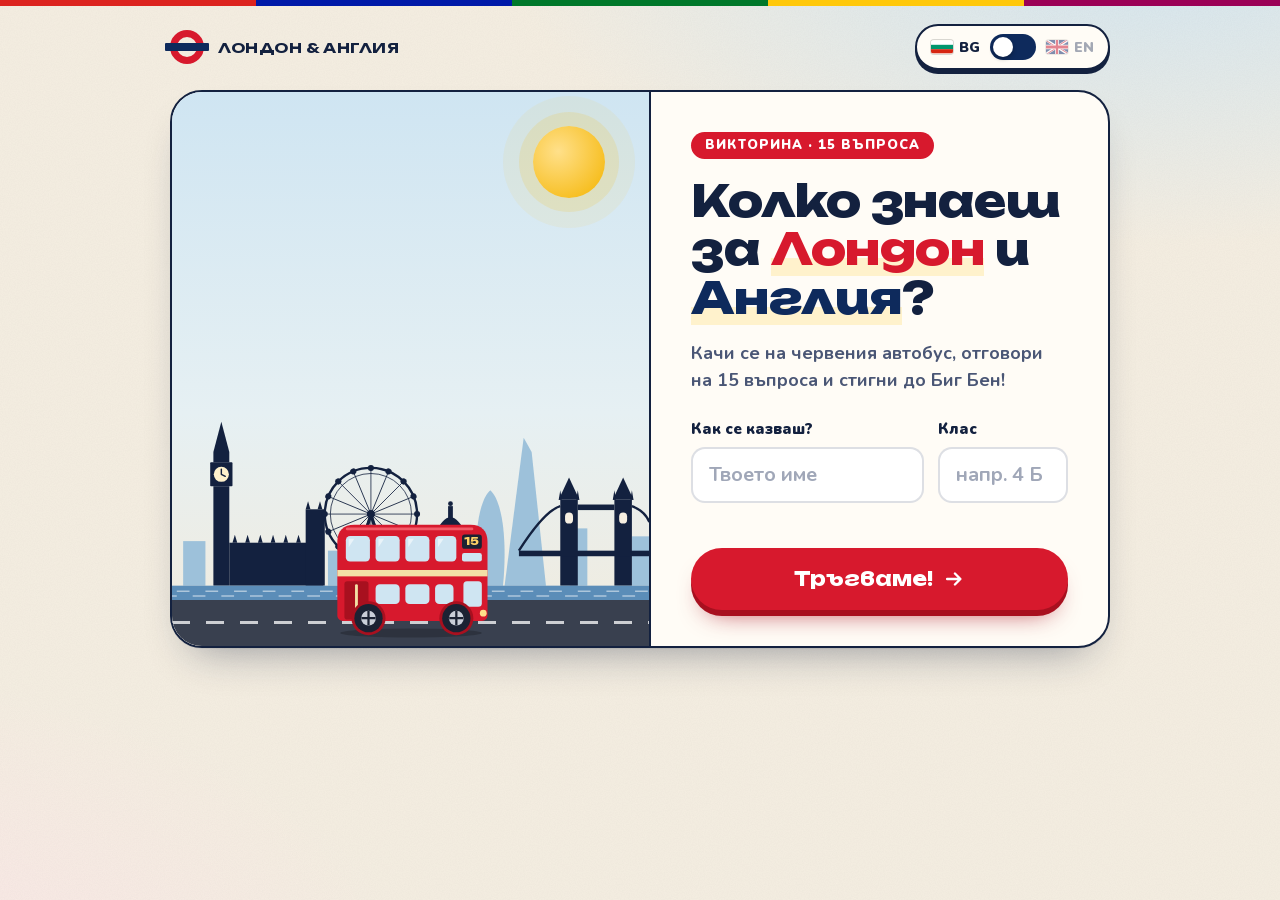
==== index.html @ 05cbfc50 "London & England quiz" ====
<!doctype html>
<html lang="bg">
<head>
<meta charset="utf-8">
<meta name="viewport" content="width=device-width, initial-scale=1">
<meta name="color-scheme" content="light">
<title>Викторина: Лондон и Англия</title>
<style>
/* ===== Шрифтове (вградени, работят без интернет) ===== */
@font-face {
  font-family: 'Nunito'; font-style: normal; font-weight: 400 900; font-display: swap;
  src: url("[data-uri]") format('woff2');
  unicode-range: U+0301, U+0400-045F, U+0490-0491, U+04B0-04B1, U+2116;
}
@font-face {
  font-family: 'Nunito'; font-style: normal; font-weight: 400 900; font-display: swap;
  src: url("[data-uri]") format('woff2');
  unicode-range: U+0000-00FF, U+0131, U+0152-0153, U+02BB-02BC, U+02C6, U+02DA, U+02DC, U+0304, U+0308, U+0329, U+2000-206F, U+20AC, U+2122, U+2191, U+2193, U+2212, U+2215, U+FEFF, U+FFFD;
}
@font-face {
  font-family: 'Unbounded'; font-style: normal; font-weight: 500 900; font-display: swap;
  src: url("[data-uri]") format('woff2');
  unicode-range: U+0301, U+0400-045F, U+0490-0491, U+04B0-04B1, U+2116;
}
@font-face {
  font-family: 'Unbounded'; font-style: normal; font-weight: 500 900; font-display: swap;
  src: url("[data-uri]") format('woff2');
  unicode-range: U+0000-00FF, U+0131, U+0152-0153, U+02BB-02BC, U+02C6, U+02DA, U+02DC, U+0304, U+0308, U+0329, U+2000-206F, U+20AC, U+2122, U+2191, U+2193, U+2212, U+2215, U+FEFF, U+FFFD;
}

/* ===== Цветове и основни настройки ===== */
:root {
  --paper: #F5EEE1;
  --paper-deep: #EADFC9;
  --card: #FFFCF6;
  --ink: #13213F;
  --ink-soft: #4A5675;
  --red: #D7192D;
  --red-deep: #A8101F;
  --red-tint: #FCE6E7;
  --navy: #0E2A5C;
  --navy-tint: #E4EBF6;
  --sky: #CFE5F2;
  --sky-deep: #9DC1DA;
  --river: #5B8DB8;
  --green: #0A8A45;
  --green-tint: #E1F4E8;
  --gold: #F4B400;
  --gold-tint: #FFF2CC;
  --road: #39404F;
  --line: rgba(19, 33, 63, .14);
  --shadow-sm: 0 1px 0 rgba(19, 33, 63, .08), 0 6px 14px -8px rgba(19, 33, 63, .3);
  --shadow: 0 1px 0 rgba(19, 33, 63, .06), 0 22px 44px -22px rgba(19, 33, 63, .45);
  --font-display: 'Unbounded', 'Nunito', 'Segoe UI', sans-serif;
  --font-body: 'Nunito', 'Segoe UI', sans-serif;
  --ease-out: cubic-bezier(.2, .8, .2, 1);
  --bus-w: 84px;
}

* { box-sizing: border-box; }
html { -webkit-text-size-adjust: 100%; }
body {
  margin: 0;
  min-height: 100vh;
  font-family: var(--font-body);
  font-size: 18px;
  line-height: 1.5;
  color: var(--ink);
  background:
    radial-gradient(1100px 560px at 90% -10%, rgba(207, 229, 242, .95), transparent 60%),
    radial-gradient(900px 520px at -10% 110%, rgba(252, 230, 231, .9), transparent 60%),
    var(--paper);
  background-attachment: fixed;
  overflow-x: hidden;
}
/* Лека „хартиена“ текстура */
body::before {
  content: '';
  position: fixed;
  inset: 0;
  pointer-events: none;
  z-index: 0;
  opacity: .55;
  background-image: url("data:image/svg+xml;utf8,<svg xmlns='http://www.w3.org/2000/svg' width='180' height='180'><filter id='n'><feTurbulence type='fractalNoise' baseFrequency='.85' numOctaves='2' stitchTiles='stitch'/><feColorMatrix values='0 0 0 0 0.07 0 0 0 0 0.13 0 0 0 0 0.25 0 0 0 .07 0'/></filter><rect width='100%' height='100%' filter='url(%23n)'/></svg>");
}
button, input { font: inherit; }
h1, h2, h3, p { overflow-wrap: break-word; }
.sprite { position: absolute; width: 0; height: 0; overflow: hidden; }

/* Шарена ивица като линиите на метрото */
.tube-stripe {
  position: fixed;
  top: 0; left: 0; right: 0;
  height: 6px;
  z-index: 20;
  background: linear-gradient(90deg,
    #DC241F 0 20%, #0019A8 20% 40%, #00782A 40% 60%, #FFC80A 60% 80%, #9B0056 80% 100%);
}

/* ===== Горна лента ===== */
.topbar {
  position: relative;
  z-index: 2;
  max-width: 980px;
  margin: 0 auto;
  padding: 24px 20px 10px;
  display: flex;
  align-items: center;
  justify-content: space-between;
  gap: 16px;
}
.brand {
  display: flex;
  align-items: center;
  gap: 14px;
  font-family: var(--font-display);
  font-weight: 700;
  font-size: 14px;
  letter-spacing: .04em;
  text-transform: uppercase;
}
.brand__mark {
  position: relative;
  flex: none;
  width: 34px;
  height: 34px;
  border-radius: 50%;
  border: 7px solid var(--red);
}
.brand__mark::after {
  content: '';
  position: absolute;
  left: -12px; right: -12px; top: 50%;
  height: 8px;
  transform: translateY(-50%);
  background: var(--navy);
  border-radius: 1px;
}

.lang-switch {
  display: inline-flex;
  align-items: center;
  gap: 10px;
  padding: 8px 14px;
  border-radius: 999px;
  border: 2px solid var(--ink);
  background: var(--card);
  box-shadow: 0 4px 0 var(--ink);
  color: var(--ink-soft);
  font-weight: 900;
  font-size: 14px;
  cursor: pointer;
  transition: transform .15s var(--ease-out), box-shadow .15s;
}
.lang-switch:active { transform: translateY(3px); box-shadow: 0 1px 0 var(--ink); }
.lang-switch:focus-visible { outline: 3px solid var(--gold); outline-offset: 3px; }
.lang-switch__opt {
  display: inline-flex;
  align-items: center;
  gap: 6px;
  opacity: .5;
  transition: opacity .2s, color .2s;
}
.lang-switch__opt.is-on { opacity: 1; color: var(--ink); }
.lang-switch__flag {
  display: block;
  width: 22px;
  height: 14px;
  border-radius: 3px;
  box-shadow: 0 0 0 1px rgba(0, 0, 0, .15);
}
.lang-switch__track {
  position: relative;
  width: 46px;
  height: 26px;
  border-radius: 999px;
  background: var(--navy);
  transition: background .3s;
}
.lang-switch__knob {
  position: absolute;
  top: 3px; left: 3px;
  width: 20px; height: 20px;
  border-radius: 50%;
  background: #fff;
  box-shadow: 0 2px 4px rgba(0, 0, 0, .3);
  transition: transform .35s var(--ease-out);
}
.lang-switch[aria-checked="true"] .lang-switch__track { background: var(--red); }
.lang-switch[aria-checked="true"] .lang-switch__knob { transform: translateX(20px); }

/* ===== Екрани ===== */
.app {
  position: relative;
  z-index: 1;
  max-width: 980px;
  margin: 0 auto;
  padding: 10px 20px 56px;
}
.screen { display: none; }
.screen.is-active { display: block; animation: screenIn .55s var(--ease-out) both; }

/* ===== Бутони ===== */
.btn {
  appearance: none;
  border: 0;
  cursor: pointer;
  display: inline-flex;
  align-items: center;
  justify-content: center;
  gap: 10px;
  font-weight: 900;
  font-size: 18px;
  line-height: 1;
  padding: 16px 26px;
  border-radius: 999px;
  transition: transform .15s var(--ease-out), box-shadow .15s, background .2s;
}
.btn svg { width: 22px; height: 22px; flex: none; }
.btn:focus-visible { outline: 3px solid var(--gold); outline-offset: 4px; }
.btn--primary {
  background: var(--red);
  color: #fff;
  box-shadow: 0 6px 0 var(--red-deep), 0 16px 26px -14px rgba(168, 16, 31, .8);
}
.btn--primary:hover { transform: translateY(-2px); box-shadow: 0 8px 0 var(--red-deep), 0 20px 30px -14px rgba(168, 16, 31, .8); }
.btn--primary:active { transform: translateY(5px); box-shadow: 0 1px 0 var(--red-deep); }
.btn--ghost {
  background: var(--card);
  color: var(--ink);
  box-shadow: inset 0 0 0 2px var(--ink), 0 6px 0 var(--ink);
}
.btn--ghost:hover { transform: translateY(-2px); box-shadow: inset 0 0 0 2px var(--ink), 0 8px 0 var(--ink); }
.btn--ghost:active { transform: translateY(5px); box-shadow: inset 0 0 0 2px var(--ink), 0 1px 0 var(--ink); }
.btn--big { font-family: var(--font-display); font-weight: 700; font-size: 20px; padding: 20px 30px; }
.btn__arrow { transition: transform .2s var(--ease-out); }
.btn:hover .btn__arrow { transform: translateX(4px); }

.eyebrow {
  display: inline-flex;
  align-self: flex-start;
  align-items: center;
  gap: 8px;
  margin: 0;
  padding: 7px 14px;
  border-radius: 999px;
  background: var(--red);
  color: #fff;
  font-weight: 900;
  font-size: 13px;
  line-height: 1;
  letter-spacing: .08em;
  text-transform: uppercase;
}
.title {
  margin: 0;
  font-family: var(--font-display);
  font-weight: 800;
  font-size: clamp(28px, 4.2vw, 44px);
  line-height: 1.1;
  letter-spacing: -.01em;
}
.title em {
  font-style: normal;
  color: var(--red);
  background: linear-gradient(transparent 68%, var(--gold-tint) 68%);
}
.title em + em { color: var(--navy); }

/* ===== Екран 1: Начало ===== */
.poster {
  display: grid;
  grid-template-columns: 1.05fr 1fr;
  background: var(--card);
  border: 2px solid var(--ink);
  border-radius: 32px;
  box-shadow: var(--shadow);
  overflow: hidden;
}
.poster__art {
  position: relative;
  min-height: 420px;
  overflow: hidden;
  background: linear-gradient(180deg, var(--sky) 0%, #E6F0F3 58%, #F1EBDD 100%);
  border-right: 2px solid var(--ink);
}
.poster__body {
  display: flex;
  flex-direction: column;
  gap: 18px;
  padding: 40px 40px 36px;
}
.lead { margin: 0; font-size: 18px; font-weight: 700; color: var(--ink-soft); }

.art__sun {
  position: absolute;
  top: 34px; right: 44px;
  width: 72px; height: 72px;
  border-radius: 50%;
  background: radial-gradient(circle at 35% 35%, #FFE08A, var(--gold));
  box-shadow: 0 0 0 14px rgba(244, 180, 0, .14), 0 0 0 30px rgba(244, 180, 0, .07);
}
.art__cloud {
  position: absolute;
  width: 92px; height: 26px;
  border-radius: 999px;
  background: #fff;
  opacity: .95;
  animation: drift 34s linear infinite;
}
.art__cloud::before, .art__cloud::after {
  content: '';
  position: absolute;
  bottom: 8px;
  border-radius: 50%;
  background: #fff;
}
.art__cloud::before { left: 16px; width: 34px; height: 34px; }
.art__cloud::after { left: 40px; width: 42px; height: 42px; }
.art__cloud--1 { top: 66px; left: -100px; }
.art__cloud--2 { top: 124px; left: -100px; transform: scale(.7); animation-duration: 46s; animation-delay: -20s; }
.art__skyline { position: absolute; left: 0; right: 0; bottom: 46px; width: 100%; height: auto; display: block; }
.eye-wheel { transform-box: fill-box; transform-origin: center; animation: spin 60s linear infinite; }
.art__road {
  position: absolute;
  left: 0; right: 0; bottom: 0;
  height: 46px;
  background: var(--road);
}
.art__road::before {
  content: '';
  position: absolute;
  left: 0; right: 0; top: 50%;
  height: 3px;
  margin-top: -1.5px;
  background: repeating-linear-gradient(90deg, rgba(255, 255, 255, .75) 0 18px, transparent 18px 34px);
}
.art__bus {
  position: absolute;
  left: 50%;
  bottom: 8px;
  width: 170px;
  margin-left: -85px;
  animation: busArrive 1.6s var(--ease-out) .25s both;
}
.art__bus .wheel { animation: spin .4s linear .25s 4; }
.art__bus .bus__body { animation: idle 1.6s ease-in-out 2s infinite; }
.art__bus.is-leaving { animation: busLeave .7s cubic-bezier(.55, 0, .8, .2) forwards; }
.art__bus.is-leaving .wheel { animation: spin .3s linear infinite; }
.art__bus.is-leaving .puff { animation: puff .6s ease-out infinite; }

.form {
  display: grid;
  grid-template-columns: 1fr 130px;
  gap: 14px;
  margin-top: 6px;
}
.field { display: flex; flex-direction: column; gap: 6px; font-weight: 900; font-size: 15px; }
.field input {
  width: 100%;
  padding: 14px 16px;
  border-radius: 14px;
  border: 2px solid var(--line);
  background: #fff;
  color: var(--ink);
  font-weight: 800;
  font-size: 20px;
  line-height: 1.2;
  outline: none;
  transition: border-color .2s, box-shadow .2s;
}
.field input::placeholder { color: #A0A7B8; font-weight: 700; }
.field input:focus { border-color: var(--navy); box-shadow: 0 0 0 4px rgba(14, 42, 92, .15); }
.field input.is-invalid { border-color: var(--red); animation: shake .45s; }
.form__error { grid-column: 1 / -1; min-height: 1.4em; margin: -4px 0 0; color: var(--red-deep); font-weight: 900; font-size: 15px; }
.form .btn { grid-column: 1 / -1; }

/* ===== Екран 2: Въпросите ===== */
.route {
  background: var(--card);
  border: 2px solid var(--ink);
  border-radius: 24px;
  padding: 12px 16px 10px;
  box-shadow: var(--shadow-sm);
}
.route__inner {
  position: relative;
  display: flex;
  align-items: flex-end;
  gap: 8px;
  height: 92px;
}
.route__road {
  position: absolute;
  left: 0; right: 0; bottom: 4px;
  height: 22px;
  border-radius: 11px;
  background: var(--road);
}
.route__road::after {
  content: '';
  position: absolute;
  left: 12px; right: 12px; top: 50%;
  height: 2px;
  margin-top: -1px;
  background: repeating-linear-gradient(90deg, rgba(255, 255, 255, .6) 0 10px, transparent 10px 20px);
}
.route__track { position: relative; flex: 1; height: 100%; }
.route__stop {
  position: absolute;
  bottom: 10px;
  left: calc(var(--bus-w) / 2 + var(--k) * (100% - var(--bus-w)));
  width: 10px; height: 10px;
  margin-left: -5px;
  border-radius: 50%;
  background: #6B7385;
  box-shadow: 0 0 0 2px var(--road);
  z-index: 1;
  transition: background .3s ease .75s, transform .3s ease .75s;
}
.route__stop.is-correct { background: #3DDC84; transform: scale(1.25); }
.route__stop.is-wrong { background: #FF5A6A; transform: scale(1.25); }
.route__bus {
  position: absolute;
  bottom: 9px;
  left: calc(var(--p, 0) * (100% - var(--bus-w)));
  width: var(--bus-w);
  z-index: 2;
  transition: left .95s cubic-bezier(.45, .05, .25, 1);
}
.route__finish { position: relative; z-index: 1; flex: none; width: 36px; height: 100%; }
.route__finish svg { position: absolute; bottom: 8px; left: 0; width: 36px; height: auto; }
.route.no-anim, .route.no-anim * { transition: none !important; }

.bus { display: block; width: 100%; height: auto; overflow: visible; }
.bus .wheel { transform-box: fill-box; transform-origin: center; }
.bus .puff { transform-box: fill-box; transform-origin: center; opacity: 0; }
.bus .puff--2 { animation-delay: .3s !important; }
.bus.is-driving .wheel { animation: spin .32s linear infinite; }
.bus.is-driving .bus__body { animation: bob .2s ease-in-out infinite alternate; }
.bus.is-driving .puff { animation: puff .6s ease-out infinite; }

.quiz-meta {
  display: flex;
  align-items: center;
  flex-wrap: wrap;
  gap: 12px;
  margin: 24px 4px 42px;
}
.counter { font-family: var(--font-display); font-weight: 700; font-size: 16px; }
.counter b { color: var(--red); font-weight: 800; }
.tag {
  display: inline-flex;
  align-items: center;
  gap: 7px;
  padding: 6px 12px 6px 9px;
  border-radius: 999px;
  font-weight: 900;
  font-size: 14px;
  line-height: 1.1;
}
.tag__icon { flex: none; display: block; }
.tag--london { background: var(--red-tint); color: var(--red-deep); }
.tag--london .tag__icon { width: 10px; height: 18px; }
.tag--england { background: var(--navy-tint); color: var(--navy); }
.tag--england .tag__icon { width: 21px; height: 13px; border-radius: 2px; box-shadow: 0 0 0 1px rgba(0, 0, 0, .15); }
.points {
  margin-left: auto;
  display: inline-flex;
  align-items: center;
  gap: 6px;
  padding: 6px 14px 6px 10px;
  border-radius: 999px;
  background: var(--gold-tint);
  color: #7A5600;
  font-weight: 900;
  font-size: 15px;
}
.points svg { width: 18px; height: 18px; color: var(--gold); }
.points.is-bump { animation: bump .55s var(--ease-out); }

.qcard {
  position: relative;
  background: var(--card);
  border: 2px solid var(--ink);
  border-radius: 28px;
  padding: 36px 34px 26px;
  box-shadow: var(--shadow);
}
.qcard.is-entering { animation: cardIn .5s var(--ease-out) both; }
.roundel {
  position: absolute;
  top: -30px; right: 34px;
  width: 64px; height: 64px;
  border-radius: 50%;
  border: 11px solid var(--red);
  background: var(--card);
}
.roundel__bar {
  position: absolute;
  left: -22px; right: -22px; top: 50%;
  transform: translateY(-50%);
  padding: 5px 0 4px;
  border-radius: 2px;
  background: var(--navy);
  color: #fff;
  font-family: var(--font-display);
  font-weight: 800;
  font-size: 14px;
  line-height: 1;
  text-align: center;
}
.qcard__text {
  margin: 0 70px 26px 0;
  font-family: var(--font-display);
  font-weight: 700;
  font-size: clamp(22px, 3.1vw, 31px);
  line-height: 1.22;
}
.answers { display: grid; gap: 12px; }
.answer {
  display: flex;
  align-items: center;
  gap: 16px;
  width: 100%;
  padding: 14px 18px 14px 14px;
  border-radius: 18px;
  border: 2px solid var(--line);
  background: #fff;
  box-shadow: 0 4px 0 var(--line);
  color: var(--ink);
  font-weight: 800;
  font-size: 20px;
  line-height: 1.3;
  text-align: left;
  cursor: pointer;
  transition: transform .15s var(--ease-out), border-color .2s, background .2s, box-shadow .15s, opacity .3s;
}
.answer:hover:not(:disabled) { border-color: var(--navy); transform: translateY(-2px); box-shadow: 0 6px 0 rgba(14, 42, 92, .3); }
.answer:active:not(:disabled) { transform: translateY(3px); box-shadow: 0 1px 0 rgba(14, 42, 92, .3); }
.answer:focus-visible { outline: 3px solid var(--gold); outline-offset: 3px; }
.answer:disabled { cursor: default; }
.answer__letter {
  flex: none;
  display: grid;
  place-items: center;
  width: 44px; height: 44px;
  border-radius: 50%;
  border: 2px solid var(--navy);
  background: var(--paper);
  color: var(--navy);
  font-family: var(--font-display);
  font-weight: 800;
  font-size: 17px;
  transition: background .2s, color .2s, border-color .2s;
}
.answer__text { flex: 1; }
.answer__mark { flex: none; display: none; width: 30px; height: 30px; }
.answer.is-correct { background: var(--green-tint); border-color: var(--green); box-shadow: 0 4px 0 var(--green); }
.answer.is-correct .answer__letter { background: var(--green); border-color: var(--green); color: #fff; }
.answer.is-correct .answer__mark--ok { display: block; color: var(--green); }
.answer.is-wrong { background: var(--red-tint); border-color: var(--red); box-shadow: 0 4px 0 var(--red); }
.answer.is-wrong .answer__letter { background: var(--red); border-color: var(--red); color: #fff; }
.answer.is-wrong .answer__mark--bad { display: block; color: var(--red); }
.answer.is-dim { opacity: .45; }
.answer.is-picked.is-correct { animation: pop .5s var(--ease-out); }
.answer.is-picked.is-wrong { animation: shake .45s; }
.qcard.is-entering .answer { animation: answerIn .45s var(--ease-out) both; animation-delay: calc(.12s + var(--i) * .07s); }

.qcard__footer {
  display: flex;
  align-items: center;
  justify-content: space-between;
  flex-wrap: wrap;
  gap: 14px 18px;
  min-height: 62px;
  margin-top: 22px;
}
.hint { margin: 0; color: var(--ink-soft); font-weight: 700; font-size: 15px; }
.feedback {
  display: flex;
  align-items: center;
  gap: 10px;
  margin: 0;
  font-weight: 900;
  font-size: 19px;
  animation: fadeUp .35s var(--ease-out) both;
}
.feedback svg { flex: none; width: 30px; height: 30px; padding: 5px; border-radius: 50%; color: #fff; }
.feedback--ok { color: var(--green); }
.feedback--ok svg { background: var(--green); }
.feedback--bad { color: var(--red-deep); }
.feedback--bad svg { background: var(--red); }
.qcard__footer .btn { margin-left: auto; animation: fadeUp .35s var(--ease-out) .1s both; }

/* ===== Екран 3: Резултат ===== */
.result-hero {
  position: relative;
  display: grid;
  grid-template-columns: auto 1fr;
  align-items: center;
  gap: 34px;
  padding: 36px 40px;
  border-radius: 32px;
  background: var(--navy);
  color: #fff;
  box-shadow: var(--shadow);
  overflow: hidden;
}
.result-hero__flag {
  position: absolute;
  right: -90px; top: -60px;
  width: 460px; height: 230px;
  opacity: .1;
  transform: rotate(-12deg);
  pointer-events: none;
}
.result-hero > *:not(.result-hero__flag) { position: relative; }
.result-hero .eyebrow { background: var(--gold); color: var(--ink); }
.result-hero .title { color: #fff; margin-top: 12px; }
.result-hero__sub { margin: 8px 0 0; font-weight: 800; font-size: 18px; opacity: .9; }
.result-hero__sub span + span::before { content: '·'; margin: 0 10px; opacity: .6; }
.rank {
  display: inline-flex;
  align-items: center;
  gap: 10px;
  margin-top: 16px;
  padding: 10px 18px 10px 12px;
  border-radius: 16px;
  background: rgba(255, 255, 255, .1);
  border: 2px solid rgba(255, 255, 255, .25);
  animation: popIn .6s var(--ease-out) .9s both;
}
.rank__icon { font-size: 30px; line-height: 1; }
.rank__title { font-family: var(--font-display); font-weight: 700; font-size: 17px; color: var(--gold); }
.rank__note { display: block; font-weight: 700; font-size: 14px; opacity: .85; }

.score { position: relative; width: 170px; height: 170px; }
.score__ring { width: 100%; height: 100%; transform: rotate(-90deg); }
.score__track { fill: none; stroke: rgba(255, 255, 255, .14); stroke-width: 14; }
.score__fill {
  fill: none;
  stroke: var(--red);
  stroke-width: 14;
  stroke-linecap: round;
  transition: stroke-dashoffset 1.2s var(--ease-out) .2s;
}
.score__num {
  position: absolute;
  inset: 0;
  display: grid;
  place-content: center;
  text-align: center;
  font-family: var(--font-display);
  line-height: 1;
}
.score__num b { font-size: 52px; font-weight: 800; }
.score__num span { font-size: 16px; font-weight: 600; opacity: .7; margin-top: 4px; }

.section { margin-top: 40px; }
.section-title {
  margin: 0 0 8px;
  font-family: var(--font-display);
  font-weight: 800;
  font-size: clamp(22px, 3vw, 30px);
  line-height: 1.15;
}
.section-lead { margin: 0 0 20px; max-width: 66ch; color: var(--ink-soft); font-weight: 700; }

.symbols { display: grid; grid-template-columns: 1fr 1fr; gap: 18px; }
.symbol-card {
  background: var(--card);
  border: 2px solid var(--ink);
  border-radius: 24px;
  padding: 20px 20px 18px;
  box-shadow: var(--shadow-sm);
}
.symbol-card__title {
  display: flex;
  align-items: center;
  gap: 10px;
  margin: 0 0 16px;
  font-family: var(--font-display);
  font-weight: 700;
  font-size: 18px;
}
.symbol-card__row { display: grid; grid-template-columns: 1.25fr 1fr; gap: 16px; align-items: start; }
.symbol { margin: 0; display: flex; flex-direction: column; align-items: center; gap: 12px; text-align: center; }
.symbol__visual { display: flex; align-items: center; justify-content: center; width: 100%; height: 140px; }
.symbol__flag {
  display: block;
  width: 100%;
  height: auto;
  border-radius: 4px;
  box-shadow: 0 0 0 1px rgba(0, 0, 0, .12), 0 10px 18px -8px rgba(19, 33, 63, .45);
  transform-origin: left center;
  animation: wave 3.2s ease-in-out infinite;
}
.symbol__arms { display: block; height: 132px; width: auto; max-width: 100%; object-fit: contain; filter: drop-shadow(0 8px 8px rgba(19, 33, 63, .25)); }
.symbol figcaption { font-size: 14px; font-weight: 700; line-height: 1.35; color: var(--ink-soft); }

.anthem {
  display: grid;
  grid-template-columns: auto 1fr;
  align-items: center;
  gap: 18px 22px;
  margin-top: 18px;
  padding: 22px 26px;
  border-radius: 24px;
  background: linear-gradient(135deg, #17387A, var(--navy) 70%);
  color: #fff;
  box-shadow: var(--shadow);
}
.anthem__btn {
  display: grid;
  place-items: center;
  width: 78px; height: 78px;
  border: 0;
  border-radius: 50%;
  background: var(--red);
  color: #fff;
  cursor: pointer;
  box-shadow: 0 6px 0 var(--red-deep), 0 0 0 7px rgba(255, 255, 255, .12);
  transition: transform .15s var(--ease-out), box-shadow .15s;
}
.anthem__btn:hover { transform: translateY(-2px) scale(1.03); }
.anthem__btn:active { transform: translateY(5px); box-shadow: 0 1px 0 var(--red-deep), 0 0 0 7px rgba(255, 255, 255, .12); }
.anthem__btn:focus-visible { outline: 3px solid var(--gold); outline-offset: 6px; }
.anthem__btn svg { width: 32px; height: 32px; }
.anthem__icon-pause { display: none; }
.anthem.is-playing .anthem__icon-play { display: none; }
.anthem.is-playing .anthem__icon-pause { display: block; }
.anthem__head { display: flex; align-items: center; gap: 12px; }
.anthem__title { margin: 0; font-family: var(--font-display); font-weight: 700; font-size: 19px; line-height: 1.2; }
.anthem__by { margin: 4px 0 12px; font-weight: 700; font-size: 14px; opacity: .75; }
.anthem__bar { display: flex; align-items: center; gap: 14px; }
.anthem__time { min-width: 86px; text-align: right; font-weight: 800; font-size: 14px; font-variant-numeric: tabular-nums; }
.anthem__range {
  flex: 1;
  height: 8px;
  margin: 0;
  border-radius: 999px;
  background: linear-gradient(90deg, var(--gold) var(--fill, 0%), rgba(255, 255, 255, .22) var(--fill, 0%));
  -webkit-appearance: none;
  appearance: none;
  cursor: pointer;
  outline: none;
}
.anthem__range::-webkit-slider-thumb {
  -webkit-appearance: none;
  width: 20px; height: 20px;
  border-radius: 50%;
  background: #fff;
  box-shadow: 0 2px 6px rgba(0, 0, 0, .45);
}
.anthem__range::-moz-range-thumb { width: 20px; height: 20px; border: 0; border-radius: 50%; background: #fff; }
.anthem__range:focus-visible { outline: 3px solid var(--gold); outline-offset: 5px; }
.anthem__eq { display: inline-flex; align-items: flex-end; gap: 3px; height: 18px; }
.anthem__eq i { display: block; width: 4px; height: 25%; border-radius: 2px; background: var(--gold); }
.anthem.is-playing .anthem__eq i { animation: eq .9s ease-in-out infinite; }
.anthem.is-playing .anthem__eq i:nth-child(2) { animation-delay: -.3s; }
.anthem.is-playing .anthem__eq i:nth-child(3) { animation-delay: -.6s; }
.anthem.is-playing .anthem__eq i:nth-child(4) { animation-delay: -.15s; }
.anthem__fact {
  grid-column: 1 / -1;
  margin: 0;
  padding-top: 16px;
  border-top: 1px solid rgba(255, 255, 255, .16);
  font-weight: 700;
  font-size: 15px;
  opacity: .9;
}

.review { list-style: none; margin: 0; padding: 0; display: grid; gap: 14px; }
.review-item {
  position: relative;
  padding: 20px 22px;
  border-radius: 22px;
  border: 2px solid var(--line);
  border-left: 9px solid var(--green);
  background: var(--card);
  box-shadow: var(--shadow-sm);
  animation: fadeUp .5s var(--ease-out) both;
  animation-delay: calc(var(--i) * 50ms);
}
.review-item.is-wrong { border-left-color: var(--red); }
.review-item__head { display: flex; align-items: center; flex-wrap: wrap; gap: 10px; margin-bottom: 10px; }
.review-item__num {
  display: grid;
  place-items: center;
  width: 32px; height: 32px;
  border-radius: 50%;
  background: var(--ink);
  color: #fff;
  font-family: var(--font-display);
  font-weight: 800;
  font-size: 13px;
}
.review-item__status {
  display: inline-flex;
  align-items: center;
  gap: 4px;
  margin-left: auto;
  padding: 5px 12px 5px 8px;
  border-radius: 999px;
  font-weight: 900;
  font-size: 14px;
}
.review-item__status svg { width: 18px; height: 18px; }
.review-item.is-correct .review-item__status { background: var(--green-tint); color: var(--green); }
.review-item.is-wrong .review-item__status { background: var(--red-tint); color: var(--red-deep); }
.review-item__q { margin: 0 0 10px; font-family: var(--font-display); font-weight: 700; font-size: 18px; line-height: 1.3; }
.review-item__answer, .review-item__yours { margin: 0; font-weight: 700; }
.review-item__answer strong { color: var(--green); font-weight: 900; }
.review-item__yours { margin-top: 2px; color: var(--ink-soft); }
.review-item__yours s { color: var(--red-deep); text-decoration-thickness: 2px; }
.review-item__fact {
  display: flex;
  gap: 10px;
  margin: 14px 0 0;
  padding: 12px 14px;
  border-radius: 14px;
  background: var(--gold-tint);
  font-weight: 600;
  font-size: 17px;
}
.review-item__fact svg { flex: none; width: 24px; height: 24px; color: #B07C00; }
.review-item__fact b { font-weight: 900; }

.result-actions { display: flex; flex-wrap: wrap; justify-content: center; gap: 16px; margin-top: 36px; }
.credits { max-width: 72ch; margin: 30px auto 0; text-align: center; font-size: 13px; font-weight: 600; color: var(--ink-soft); }

/* ===== Анимации ===== */
@keyframes screenIn { from { opacity: 0; transform: translateY(18px); } to { opacity: 1; transform: none; } }
@keyframes cardIn { from { opacity: 0; transform: translateX(40px) rotate(1deg); } to { opacity: 1; transform: none; } }
@keyframes answerIn { from { opacity: 0; transform: translateY(14px); } to { opacity: 1; transform: none; } }
@keyframes fadeUp { from { opacity: 0; transform: translateY(10px); } to { opacity: 1; transform: none; } }
@keyframes popIn { from { opacity: 0; transform: scale(.7); } 70% { transform: scale(1.05); } to { opacity: 1; transform: none; } }
@keyframes pop { 0% { transform: scale(1); } 40% { transform: scale(1.04); } 100% { transform: scale(1); } }
@keyframes shake { 0%, 100% { transform: translateX(0); } 20% { transform: translateX(-8px); } 40% { transform: translateX(7px); } 60% { transform: translateX(-5px); } 80% { transform: translateX(3px); } }
@keyframes bump { 0% { transform: scale(1); } 40% { transform: scale(1.25); } 100% { transform: scale(1); } }
@keyframes spin { to { transform: rotate(360deg); } }
@keyframes bob { from { transform: translateY(0); } to { transform: translateY(-1.2px); } }
@keyframes idle { 0%, 100% { transform: translateY(0); } 50% { transform: translateY(-.8px); } }
@keyframes puff { 0% { opacity: .9; transform: translate(0, 0) scale(.6); } 100% { opacity: 0; transform: translate(-16px, -6px) scale(1.6); } }
@keyframes busArrive { from { transform: translateX(-460px); } to { transform: translateX(0); } }
@keyframes busLeave { from { transform: translateX(0); } to { transform: translateX(520px); } }
@keyframes drift { from { transform: translateX(0); } to { transform: translateX(760px); } }
@keyframes eq { 0%, 100% { height: 25%; } 50% { height: 100%; } }
@keyframes wave { 0%, 100% { transform: perspective(500px) rotateY(0deg); } 50% { transform: perspective(500px) rotateY(-9deg); } }

/* ===== Малки екрани ===== */
@media (max-width: 820px) {
  .poster { grid-template-columns: 1fr; }
  .poster__art { min-height: 250px; border-right: 0; border-bottom: 2px solid var(--ink); }
  .art__bus { width: 130px; margin-left: -65px; }
  .poster__body { padding: 28px 24px 26px; }
}
@media (max-width: 760px) {
  .symbols { grid-template-columns: 1fr; }
  .result-hero { grid-template-columns: 1fr; justify-items: center; text-align: center; padding: 30px 22px; gap: 20px; }
  .result-hero .eyebrow { align-self: center; }
}
@media (max-width: 560px) {
  :root { --bus-w: 60px; }
  body { font-size: 17px; }
  .topbar { padding-top: 20px; }
  .brand__text { display: none; }
  .form { grid-template-columns: 1fr; }
  .qcard { padding: 34px 18px 20px; border-radius: 24px; }
  .qcard__text { margin-right: 0; }
  .roundel { right: 20px; }
  .answer { font-size: 18px; gap: 12px; }
  .answer__letter { width: 38px; height: 38px; }
  .qcard__footer .btn { width: 100%; }
  .points { margin-left: 0; }
  .anthem { grid-template-columns: 1fr; justify-items: center; text-align: center; }
  .anthem__head { justify-content: center; }
  .anthem__bar { width: 100%; }
  .symbol-card__row { grid-template-columns: 1fr 1fr; }
  .symbol__arms { height: 104px; }
  .symbol__visual { height: 110px; }
}
@media (hover: none) { .hint { display: none; } }
@media (prefers-reduced-motion: reduce) {
  *, *::before, *::after { animation-duration: .01ms !important; animation-iteration-count: 1 !important; transition-duration: .01ms !important; }
}
</style>
</head>
<body>

<!-- Иконки и знамена, които се използват на много места -->
<svg class="sprite" aria-hidden="true" focusable="false">
  <defs>
    <clipPath id="uj-s"><path d="M0,0 v30 h60 v-30 z"/></clipPath>
    <clipPath id="uj-t"><path d="M30,15 h30 v15 z v15 h-30 z h-30 v-15 z v-15 h30 z"/></clipPath>
  </defs>
  <symbol id="flag-uk" viewBox="0 0 60 30">
    <g clip-path="url(#uj-s)">
      <path d="M0,0 v30 h60 v-30 z" fill="#012169"/>
      <path d="M0,0 L60,30 M60,0 L0,30" stroke="#fff" stroke-width="6"/>
      <path d="M0,0 L60,30 M60,0 L0,30" clip-path="url(#uj-t)" stroke="#C8102E" stroke-width="4"/>
      <path d="M30,0 v30 M0,15 h60" stroke="#fff" stroke-width="10"/>
      <path d="M30,0 v30 M0,15 h60" stroke="#C8102E" stroke-width="6"/>
    </g>
  </symbol>
  <symbol id="flag-en" viewBox="0 0 50 30">
    <rect width="50" height="30" fill="#fff"/>
    <rect x="22" width="6" height="30" fill="#CE1124"/>
    <rect y="12" width="50" height="6" fill="#CE1124"/>
  </symbol>
  <symbol id="flag-bg" viewBox="0 0 5 3">
    <rect width="5" height="1" fill="#fff"/>
    <rect y="1" width="5" height="1" fill="#00966E"/>
    <rect y="2" width="5" height="1" fill="#D62612"/>
  </symbol>
  <symbol id="i-bigben" viewBox="0 0 10 20">
    <path d="M5 0l2 4.5H3z M3 4.5h4V7H3z M2 7h6v5.5H2z M3 12.5h4V20H3z" fill="currentColor"/>
    <circle cx="5" cy="9.7" r="1.5" fill="#fff"/>
  </symbol>
  <symbol id="i-check" viewBox="0 0 24 24"><path d="M5 12.5l4.5 4.5L19 7.5" fill="none" stroke="currentColor" stroke-width="3" stroke-linecap="round" stroke-linejoin="round"/></symbol>
  <symbol id="i-cross" viewBox="0 0 24 24"><path d="M6.5 6.5l11 11M17.5 6.5l-11 11" fill="none" stroke="currentColor" stroke-width="3" stroke-linecap="round"/></symbol>
  <symbol id="i-arrow" viewBox="0 0 24 24"><path d="M4.5 12h14M13 6l6 6-6 6" fill="none" stroke="currentColor" stroke-width="2.6" stroke-linecap="round" stroke-linejoin="round"/></symbol>
  <symbol id="i-star" viewBox="0 0 24 24"><path d="M12 2.8l2.8 5.9 6.4.8-4.7 4.4 1.2 6.4L12 17.2l-5.7 3.1 1.2-6.4-4.7-4.4 6.4-.8z" fill="currentColor"/></symbol>
  <symbol id="i-bulb" viewBox="0 0 24 24"><path d="M9 18h6M10 21h4M12 3a6 6 0 0 0-3.6 10.8c.8.6 1.1 1.4 1.1 2.2h5c0-.8.3-1.6 1.1-2.2A6 6 0 0 0 12 3z" fill="none" stroke="currentColor" stroke-width="2" stroke-linecap="round" stroke-linejoin="round"/></symbol>
  <symbol id="i-play" viewBox="0 0 24 24"><path d="M8 5.2v13.6L19 12z" fill="currentColor" stroke="currentColor" stroke-width="1.5" stroke-linejoin="round"/></symbol>
  <symbol id="i-pause" viewBox="0 0 24 24"><rect x="6" y="5" width="4.2" height="14" rx="1.2" fill="currentColor"/><rect x="13.8" y="5" width="4.2" height="14" rx="1.2" fill="currentColor"/></symbol>
  <symbol id="i-restart" viewBox="0 0 24 24"><path d="M4.5 12a7.5 7.5 0 1 0 2.2-5.3M4.5 4.5v4h4" fill="none" stroke="currentColor" stroke-width="2.4" stroke-linecap="round" stroke-linejoin="round"/></symbol>
  <symbol id="i-user" viewBox="0 0 24 24"><circle cx="12" cy="8" r="4" fill="none" stroke="currentColor" stroke-width="2.4"/><path d="M4.5 20.5c1-4 4-6 7.5-6s6.5 2 7.5 6" fill="none" stroke="currentColor" stroke-width="2.4" stroke-linecap="round"/></symbol>
</svg>

<div class="tube-stripe" aria-hidden="true"></div>

<header class="topbar">
  <div class="brand">
    <span class="brand__mark" aria-hidden="true"></span>
    <span class="brand__text" data-i18n="brand">Лондон &amp; Англия</span>
  </div>
  <button class="lang-switch" id="lang-switch" type="button" role="switch" aria-checked="false" aria-label="English">
    <span class="lang-switch__opt is-on" data-lang-opt="bg">
      <svg class="lang-switch__flag" viewBox="0 0 5 3" aria-hidden="true"><use href="#flag-bg"/></svg>BG
    </span>
    <span class="lang-switch__track" aria-hidden="true"><span class="lang-switch__knob"></span></span>
    <span class="lang-switch__opt" data-lang-opt="en">
      <svg class="lang-switch__flag" viewBox="0 0 60 30" preserveAspectRatio="none" aria-hidden="true"><use href="#flag-uk"/></svg>EN
    </span>
  </button>
</header>

<main class="app">

  <!-- ========== Екран 1: Начало ========== -->
  <section class="screen" id="screen-start" data-screen="start">
    <div class="poster">
      <div class="poster__art" aria-hidden="true">
        <div class="art__sun"></div>
        <div class="art__cloud art__cloud--1"></div>
        <div class="art__cloud art__cloud--2"></div>

        <!-- Силуетът на Лондон -->
        <svg class="art__skyline" viewBox="0 0 600 230" preserveAspectRatio="xMidYMax meet">
          <g fill="#9DC1DA">
            <polygon points="418,212 442,26 452,44 470,212"/>
            <path d="M384 212 C378 150 386 104 400 92 C414 104 422 150 416 212 Z"/>
            <rect x="296" y="150" width="30" height="62"/>
            <rect x="500" y="140" width="22" height="72"/>
            <rect x="14" y="156" width="28" height="56"/>
            <rect x="196" y="168" width="22" height="44"/>
            <rect x="578" y="150" width="22" height="62"/>
          </g>
          <g fill="#13213F">
            <!-- Биг Бен -->
            <polygon points="62,6 72,44 52,44"/>
            <rect x="52" y="44" width="20" height="13"/>
            <rect x="48" y="57" width="28" height="30" rx="1"/>
            <rect x="52" y="87" width="20" height="125"/>
            <!-- Парламентът -->
            <rect x="72" y="158" width="118" height="54"/>
            <path d="M76 158l3-10 3 10zM92 158l3-10 3 10zM108 158l3-10 3 10zM124 158l3-10 3 10zM140 158l3-10 3 10zM156 158l3-10 3 10z"/>
            <rect x="168" y="116" width="24" height="96"/>
            <path d="M168 116l3-10 3 10zM189 116l-3-10-3 10z"/>
            <!-- Катедралата „Сейнт Пол“ -->
            <rect x="322" y="168" width="56" height="44"/>
            <rect x="330" y="148" width="40" height="20"/>
            <path d="M330 148 Q350 104 370 148 Z"/>
            <rect x="347" y="112" width="6" height="16"/>
            <circle cx="350" cy="109" r="3"/>
            <rect x="316" y="150" width="10" height="62"/>
            <rect x="374" y="150" width="10" height="62"/>
            <path d="M316 150l5-10 5 10zM374 150l5-10 5 10z"/>
            <!-- Тауър Бридж -->
            <rect x="488" y="104" width="22" height="108"/>
            <rect x="556" y="104" width="22" height="108"/>
            <polygon points="486,104 499,76 512,104"/>
            <polygon points="554,104 567,76 580,104"/>
            <path d="M486 104l2-12 2 12zM508 104l2-12 2 12zM554 104l2-12 2 12zM576 104l2-12 2 12z"/>
            <rect x="510" y="110" width="46" height="7"/>
            <rect x="436" y="168" width="164" height="7"/>
          </g>
          <path d="M436 168 Q468 118 488 112 M578 112 Q594 118 600 132" fill="none" stroke="#13213F" stroke-width="3"/>
          <g fill="#F5EEE1">
            <rect x="494" y="120" width="10" height="14" rx="5"/>
            <rect x="562" y="120" width="10" height="14" rx="5"/>
          </g>
          <!-- Часовникът на Биг Бен -->
          <circle cx="62" cy="72" r="9.5" fill="#FFF2CC"/>
          <path d="M62 72V65.5M62 72l5 2.5" stroke="#13213F" stroke-width="1.8" stroke-linecap="round"/>
          <!-- Лондонското око (бавно се върти) -->
          <path d="M250 122 L224 212 M250 122 L276 212" stroke="#13213F" stroke-width="4"/>
          <g class="eye-wheel" fill="none" stroke="#13213F">
            <circle cx="250" cy="122" r="58" stroke-width="3"/>
            <circle cx="250" cy="122" r="51" stroke-width="1"/>
            <g stroke-width="1">
              <line x1="250" y1="64" x2="250" y2="180"/>
              <line x1="250" y1="64" x2="250" y2="180" transform="rotate(22.5 250 122)"/>
              <line x1="250" y1="64" x2="250" y2="180" transform="rotate(45 250 122)"/>
              <line x1="250" y1="64" x2="250" y2="180" transform="rotate(67.5 250 122)"/>
              <line x1="250" y1="64" x2="250" y2="180" transform="rotate(90 250 122)"/>
              <line x1="250" y1="64" x2="250" y2="180" transform="rotate(112.5 250 122)"/>
              <line x1="250" y1="64" x2="250" y2="180" transform="rotate(135 250 122)"/>
              <line x1="250" y1="64" x2="250" y2="180" transform="rotate(157.5 250 122)"/>
            </g>
            <g fill="#13213F" stroke="none">
              <circle cx="250" cy="64" r="3.8"/>
              <circle cx="250" cy="64" r="3.8" transform="rotate(22.5 250 122)"/>
              <circle cx="250" cy="64" r="3.8" transform="rotate(45 250 122)"/>
              <circle cx="250" cy="64" r="3.8" transform="rotate(67.5 250 122)"/>
              <circle cx="250" cy="64" r="3.8" transform="rotate(90 250 122)"/>
              <circle cx="250" cy="64" r="3.8" transform="rotate(112.5 250 122)"/>
              <circle cx="250" cy="64" r="3.8" transform="rotate(135 250 122)"/>
              <circle cx="250" cy="64" r="3.8" transform="rotate(157.5 250 122)"/>
              <circle cx="250" cy="64" r="3.8" transform="rotate(180 250 122)"/>
              <circle cx="250" cy="64" r="3.8" transform="rotate(202.5 250 122)"/>
              <circle cx="250" cy="64" r="3.8" transform="rotate(225 250 122)"/>
              <circle cx="250" cy="64" r="3.8" transform="rotate(247.5 250 122)"/>
              <circle cx="250" cy="64" r="3.8" transform="rotate(270 250 122)"/>
              <circle cx="250" cy="64" r="3.8" transform="rotate(292.5 250 122)"/>
              <circle cx="250" cy="64" r="3.8" transform="rotate(315 250 122)"/>
              <circle cx="250" cy="64" r="3.8" transform="rotate(337.5 250 122)"/>
              <circle cx="250" cy="122" r="5"/>
            </g>
          </g>
          <!-- Темза -->
          <rect x="0" y="212" width="600" height="18" fill="#5B8DB8"/>
          <path d="M6 219h600M-10 225h600" stroke="#fff" stroke-opacity=".5" stroke-width="2" stroke-dasharray="16 20"/>
        </svg>

        <div class="art__road"></div>
        <div class="art__bus" id="poster-bus"></div>
      </div>

      <div class="poster__body">
        <p class="eyebrow" data-i18n="start.eyebrow">Викторина · 15 въпроса</p>
        <h1 class="title" data-i18n-html="start.title">Колко знаеш за <em>Лондон</em> и <em>Англия</em>?</h1>
        <p class="lead" data-i18n="start.lead"></p>

        <form class="form" id="start-form" novalidate autocomplete="off">
          <label class="field">
            <span data-i18n="start.name"></span>
            <input id="player-name" type="text" maxlength="30" data-i18n-placeholder="start.namePh">
          </label>
          <label class="field">
            <span data-i18n="start.grade"></span>
            <input id="player-grade" type="text" maxlength="10" data-i18n-placeholder="start.gradePh">
          </label>
          <p class="form__error" id="start-error" aria-live="polite"></p>
          <button class="btn btn--primary btn--big" type="submit">
            <span data-i18n="start.go"></span>
            <svg class="btn__arrow" aria-hidden="true"><use href="#i-arrow"/></svg>
          </button>
        </form>
      </div>
    </div>
  </section>

  <!-- ========== Екран 2: Въпросите ========== -->
  <section class="screen" id="screen-quiz" data-screen="quiz">
    <div class="route" id="route" aria-hidden="true">
      <div class="route__inner">
        <div class="route__road"></div>
        <div class="route__track" id="route-track">
          <div class="route__bus" id="route-bus"></div>
        </div>
        <div class="route__finish" id="route-finish"></div>
      </div>
    </div>

    <div class="quiz-meta">
      <span class="counter" id="quiz-counter"></span>
      <span id="quiz-tag"></span>
      <span class="points" id="quiz-points">
        <svg aria-hidden="true"><use href="#i-star"/></svg>
        <span id="quiz-points-text"></span>
      </span>
    </div>

    <article class="qcard" id="qcard" aria-live="polite"></article>
  </section>

  <!-- ========== Екран 3: Резултат ========== -->
  <section class="screen" id="screen-result" data-screen="result">
    <div class="result-hero">
      <svg class="result-hero__flag" viewBox="0 0 60 30" preserveAspectRatio="none" aria-hidden="true"><use href="#flag-uk"/></svg>
      <div class="score" id="score">
        <svg class="score__ring" viewBox="0 0 120 120" aria-hidden="true">
          <circle class="score__track" cx="60" cy="60" r="52"/>
          <circle class="score__fill" id="score-fill" cx="60" cy="60" r="52"/>
        </svg>
        <div class="score__num"><b id="score-num">0</b><span id="score-total">/ 15</span></div>
      </div>
      <div>
        <p class="eyebrow" data-i18n="result.eyebrow"></p>
        <h1 class="title" id="result-headline"></h1>
        <p class="result-hero__sub"><span id="result-grade"></span><span id="result-score"></span></p>
        <div class="rank" id="rank">
          <span class="rank__icon" id="rank-icon"></span>
          <span>
            <span class="rank__title" id="rank-title"></span>
            <span class="rank__note" id="rank-note"></span>
          </span>
        </div>
      </div>
    </div>

    <section class="section" aria-labelledby="symbols-title">
      <h2 class="section-title" id="symbols-title" data-i18n="symbols.title"></h2>
      <p class="section-lead" data-i18n="symbols.lead"></p>
      <div class="symbols">
        <article class="symbol-card">
          <h3 class="symbol-card__title" data-i18n="symbols.england"></h3>
          <div class="symbol-card__row">
            <figure class="symbol">
              <div class="symbol__visual"><svg class="symbol__flag" viewBox="0 0 50 30" aria-hidden="true"><use href="#flag-en"/></svg></div>
              <figcaption data-i18n="symbols.flagEn"></figcaption>
            </figure>
            <figure class="symbol">
              <div class="symbol__visual"><img class="symbol__arms" src="[data-uri]" alt="" data-i18n-alt="symbols.armsEnAlt"></div>
              <figcaption data-i18n="symbols.armsEn"></figcaption>
            </figure>
          </div>
        </article>
        <article class="symbol-card">
          <h3 class="symbol-card__title" data-i18n="symbols.uk"></h3>
          <div class="symbol-card__row">
            <figure class="symbol">
              <div class="symbol__visual"><svg class="symbol__flag" viewBox="0 0 60 30" aria-hidden="true"><use href="#flag-uk"/></svg></div>
              <figcaption data-i18n="symbols.flagUk"></figcaption>
            </figure>
            <figure class="symbol">
              <div class="symbol__visual"><img class="symbol__arms" src="[data-uri]" alt="" data-i18n-alt="symbols.armsUkAlt"></div>
              <figcaption data-i18n="symbols.armsUk"></figcaption>
            </figure>
          </div>
        </article>
      </div>

      <!-- Плейър за химна -->
      <div class="anthem" id="anthem">
        <button class="anthem__btn" id="anthem-btn" type="button" aria-pressed="false">
          <svg class="anthem__icon-play" aria-hidden="true"><use href="#i-play"/></svg>
          <svg class="anthem__icon-pause" aria-hidden="true"><use href="#i-pause"/></svg>
        </button>
        <div>
          <div class="anthem__head">
            <h3 class="anthem__title" data-i18n="anthem.title"></h3>
            <span class="anthem__eq" aria-hidden="true"><i></i><i></i><i></i><i></i></span>
          </div>
          <p class="anthem__by" data-i18n="anthem.by"></p>
          <div class="anthem__bar">
            <input class="anthem__range" id="anthem-range" type="range" min="0" max="100" step="0.1" value="0" data-i18n-aria="anthem.seek">
            <span class="anthem__time" id="anthem-time">0:00 / 0:00</span>
          </div>
        </div>
        <p class="anthem__fact" data-i18n="anthem.fact"></p>
      </div>
    </section>

    <section class="section" aria-labelledby="review-title">
      <h2 class="section-title" id="review-title" data-i18n="review.title"></h2>
      <p class="section-lead" data-i18n="review.lead"></p>
      <ol class="review" id="review"></ol>
    </section>

    <div class="result-actions">
      <button class="btn btn--primary btn--big" type="button" data-action="again">
        <svg aria-hidden="true"><use href="#i-restart"/></svg>
        <span data-i18n="actions.again"></span>
      </button>
      <button class="btn btn--ghost btn--big" type="button" data-action="new-player">
        <svg aria-hidden="true"><use href="#i-user"/></svg>
        <span data-i18n="actions.newPlayer"></span>
      </button>
    </div>
    <p class="credits" data-i18n="credits"></p>
  </section>

  <noscript><p>За да работи играта, трябва да е включен JavaScript. / Please enable JavaScript to play.</p></noscript>
</main>

<!-- Химнът (вграден запис, работи без интернет) -->
<script type="application/octet-stream" id="anthem-data">SUQzBAAAAAAAI1RTU0UAAAAPAAADTGF2ZjU4LjIwLjEwMAAAAAAAAAAAAAAA//tQAAAAAAAAAAAAAAAAAAAAAAAAAAAAAAAAAAAAAAAAAAAAWGluZwAAAA8AAAd6ABLeEAADBQgKDBASFRcZHR8iJCYpLC8xMzY5Oz5AQ0VHS01QUlRXWV1fYWRmaGxucXN1eXt+gIOGiIuNj5OVmJqcn6Kkp6msrrC0trm7vcDDxsjKzc/S1dfa3N7i5Ofp6+7x9Pb4+/0AAAAATGF2YzU4LjM1AAAAAAAAAAAAAAAAJAWAAAAAAAAS3hDxaJx0AAAAAAAAAAAAAAAAAAAAAP/74EQAAAJ/AFTtAAAKWaAaraCAAV3xjUn5rJIDtrGnfzWQAAa2602+205cHn8gAY8PPDwAwAAAMPDx/4AH4Gf0PDwAAAAADD9///4ABn////+Bh4ef/gAAAfmHh493/+YeHj/dgAACMf/+7//MP+OPAAAQC0nGXNHHJLxj/AAAPDz+hgBgAAD/Dw8M//gB4eP/AAM/////wAAEB4/////T//0gAAAGg8PDx//////+AAAABjYeHh6QAAHf/h4eGAAAACA8PDw9IAAAAIDwCSJ0LENpQzNgKBCqnEtJjYJig2dVSMkTZnjfpQCEMGNLMGABBAUy6EYFmGHgkOguZ8wIL7tCFBRFMYSHakkMdCyAFPMupFG/h2/Foo4yejO2pwEsGsFCIJelksE1YGoGfvnWfe6wV424rwfmN5yOjlUapIFmOTODWYeiuo3PTD9U0gl1+/FnedurKrsw8EAV5VhPz0jdC9QUEptVY1AsJaa20lporTyi/Rdj9Wjpf+lw5hDGVf69NlV/DPsYrXtTfN9tz0MY1OztfvafHcx8os2aXLKtvGxb5jE7HLOH///81dr9lmOVq3zpa0DNOiIAA1RDhDYjUUEopRkkmRy02jYaBGrWiASVBDxmHDDIsSYAg4CgpiUaW4ANg0SFQo1XMN1T4EgqNMo4zUTmONIlr4qWOq47SEnYRdd56lzDRbSXEZ9cmZhasXibvuQSjpZv/DDxOgw52ZJBcTgWYe2NQ9WaxMNwjUcaNBLbwfDMRgNxqGNRaIUstnr3NxCzyvLpXHKar8rp7mP75TS+n3nhhq3lQ/S8yor+W7kvxpa+VflLbld+3KOUsTu544XLNeiu27UrnLU1lR3aszPYSizYq6yrY416PCxMyW5jM8///6a7Nw9XszUSpu1VqrRyBGOHZzZCiEi3RQBdigRojIZoWMw/SDklG8PwhiGYYD8HYxNchiUCmXj49y8YuitjqnRRWmyKJ1AxWZKdk2SRsplqXMGXNCTMDM8kcNkJkZGJTLDqZ5FCvU5xLRZS13rWy/UiitaaM4ujbspSSC12st2WnSdSlPVejegtb0HudoIsupp8gCulPEqZRIlJylgDnAoCUAygsREYgYIcZfDOPw4C2JsxHoCVBKcUPE7MtuPHFwNdxw6x91GhNj7ncyaSu5vPH0sRULDQlTyg3ibj/0mLnSJqWToYlvOTUOaOG82/Ap+lt0837/NJ8Iz4XBwCfdlyIM6SqoZkkgSlMAniYAxIwg0yRBqAosiCJwhBQPqrNVDKpJLGfN7frvZjEH8nassiOFVOMPIGHrOQKDPJwKWopOdg2F5z+k2ScWkKJgW0yYNOGxWDcme8+S8Z/jhPe7OIwy8kZEZ7Fu6m/McuzVaNnXVD2OSHcf/7sES0gAQlW9P/PaAKbsbaj+egAVF9eUnsmRViW68o/[base64]/[base64]/VEs1rZRLIDaRN09XcsgROJcKtI9y8spaZxBm6ZA/N7Nu7GZ9t9IgWPz3s7eUlJUDOMdTQzaRJJVDkho2BAcqiWOjHo2niIFmzCEwChEwCUV+tWetWmkg2VhABllBWgIwPCweJIIRoYHnHYKO4PtqqMwRIFQQQF2gg+hRXAGIQwu/glyiLjcIEZROS8HekvBzEkFkz9TfTNtbrs93s0ZNN+m+dmad3Wd7//uwRNAABI9dU3sJHPqVK6pPZeZdUmVrReyk0Spxrih1pKK0aqr7OWh6fWR3e9w1YlN0/2z9KdMaT1yUwViFt7KWyiUklwgsTGEqAcpDkYNnGuEtRT0Q/GBCKybDHpY8FRg7JLEfnpbJG2u24xbg17ziAibJkYqHCdSDGl5KkFI0iRgtEwrKDBQ+0s3FhHFg+wgtM+y31WCspNwgp8tEpmqlcBGWqOWfFZpdjWXSmqibnd2g73aObimMh7lGVrivW/ZrmnS7o9ZZ4pzhOUPFwCBeRRizUCgs/96lDE/YTRAAIJgIoX8Q/ChGJDhmpiQRKZrGRmWKWnV1xs5fRS3qtWDhESmBxCTMCUsaXmtIWVEBmeL6IvsZHYyabRkkF0C0YQEaVnklOhQtpo0MzEGAg2XkhmkjFkKSRFjEV1iv1BVxmvtol1opxxtVFrrvzuadfXOm+SWXCbE9WmsxdJ/cyoOi/auE52nLl68pjY5UU7L+1mCUGhkJDMkoIpUwSegxiOSoGQ6LfIkoLgF4cdpqa7V4xHLi+VUXMaSwUkKR8PSkGNjxZZ6kFzAilkvVhq2jgXQyuUslc71tiJEPTzChx1ezT8vS/3SwT2YmuaRuQdrkONOOVedekia6deUqKa+heRGzVf55eM1o3ve/Iv+Vvs52ZtXuTutmXuPuiYcz4TZDHP/KYFZLeWRUsTacvJE3hC5phIPoI4hZe0YQIjfQVDgQVG0qTSaFKoI1cll40NC6E9BrUY4mHBEPiIjyAWGRMJ9ZFGEF4j3QoCtGpRCpE4xRIeRg37pJsrdyf9bc2oyYu48V95TGFL7lNjSZIbwf5iz/[base64]/aTQPIbPwgjvaRyK9lGnqb3rKae/URyIOR5sifSRtRWRkvYicuEZWhVsNWCJTyENGATeP9A4ommpOYLjvI1GokcgagxQHMCwivRlKD0wlmzG83gZpzHtaGCo6HQOzQoO6fP30Krry8dQRR3ix/oXI8vCWj5SrT5X1jaeq7nyntQtCDa1fJnGQ3lZ5pioq/naWVMPay7dX8mYx4WrCEXRLZUYzut2rcKJU8f7esdRqeIP42d2Xc2kDguOiQQJmi7CyjXQCocs6oZlpJpzDMGnglhooDBpaD832IqhDRVkNA4wkWZnoLTkSEhmMwuronPHxIKdC61it7S8N15k1HEv/Mi220bWlcKJgobkgNBMKG/HlGjZCCJjkydo2lW3upWwotZ6SR7WaXSWn/zrUyHaEmx3V/E1O6Vm9swpvWnT6ljLz6XOp5vTKK1/LnnszVswQweLPO2Jh5m40UQAFDGGU+1hQsiOIqMedIkyVZkBiFlUqAU1F6ta7TtfAImhi0I3SKxy9GVEq6QMEiMULk6O0M5T7mRtaZ6MlG6i8j2CJTafKj438vlJrKT1Vx1qS3GRzPtvKMpk4l75BTbdM6WW9+X+fPu2+Z2fYZ21/uXnNqP/7sETPAASJXNJrLDRYkktqP2GGiVHtd0OtJNNqdy/[base64]/QSnAcEYQ3dcOdQylZUrCAzghAMBDgYwWqFOQOX6lEKr7SKKIJKgDeiORDNVy4JDEXchNRrUHTtLgJF2kvmJjJYFcxszRERSgeqz7esaKVkyqox43BtOfA0DhiyHQc4yGMSPTuXElGpqY6Ei1KWsxZ8TFbpnRVMmkUMhkTi6QX6OrkYhWtm5dzcQz7an1/y6t4n432+yM3ZSEqbLV9tn+TVVVEedkwFDwVUEAXSEQ0SSJSlBwzCEUAcLstKoxcTEUAQRcKJAgBJbrFungftkqXbU4HYjAUaRslIAh4dicOTBgSByLLa6JoyKz52kqy3EObjRMcPYIjiVcjRlGOCJHjBrBIGeUmfzfcJtWFqejztPuCzcP4tRH/[base64]//[base64]/Tp9zdRJ5hhqpy47UUK6PM011GcMBqTgAVBQK4lTp+1CfRRSbp9sr1TnKrqEZgbi6C6mJBnCuwaKLAITG1Z9HGlkweGM9YwcC9BlSxJkyEmF2PSmouB6pc/Xbnorx+6Kq2jh4/MJ+4lHhj2j84NGineH36oa5Set/[base64]/[base64]/+8BE0YAFB17Rayw1uJKLei1hJplSyXlP7DzL6m0vab2GGnT/NqqPtxe06satg2/[base64]/[base64]/+WXZ/VHY7Zmv5YlTzkX/ldqKcunLfHd3OCSAhxJwEj/[base64]/7sET6gAS4XlJrKTWomevaPWGGpxFhdUWsPMmiTS6o9YeaFY4MAefgOnzCAing0mDrDkzSAHMdC9KeKNvESy9044vT0ZKPKzEKdBgep9okQn4xLvp689Um+xunKcvPe5vOu+FRmaQytSnDT+/vH1mjaZtRLcUrXwnsadzkoNUVieXSxtxuTgqKX5neaIBQSCYpFNM5JmBBV3JdJGRi/7gsPabFWmGhcXMB0ZXiL5bOIydUL3Olo6aWCeTztQwfGTC77nkS086E4x1uJ5m9rfC0sstKy1FETRVmn7IGTxL1sWgZNnH55umqa1GebaXQlEjMwb4rGznb/j4nl38fs1lfafnbUWW0VkHk2jSWKTFyXMYbBbF99crTbk3ARQEsvuFgARSSxMvcCC0B4rvDQi+i/JHAyxS8cCxl5HLmpeavWoTJiwcuGgCws4ENCBpAjomChh2uSkGJH4xFuST3YAjDlYvo1ZjNpOqr6fuV1HwyFpVtqHGRS8wpLLnv/[base64]/YFnXfmZ+JxCnR0dTdDDbjt//uwRPmABKNeUusMNGiPCwpdYYaFUvF3Sewk1mpoLij1hJrs1DWMtISitWekTol9Vk0xjmdxWFQnyxgi9ZNNJBO/hAuxlLtVKtqcJKLkzbyyNYioQIjbllpHNqlo2zIY56v93GyJfJzvjrrSkVfIu47T3hCDd2UuXBIoei8mJD4IrBUJ/9IiBDhVFWcSLbmBkYKTaCBuS+JCCLBDwrhiyQBJHiGhAUUmIftQdIfkWrtYPY0WMjYJtC4IHwh1NzXV9xYYcDpOTopI2ARAESwlQqRSKyBa06n1K002TXiSyjAI7wjfzU95dZEuPSRuTn63PQeT32nOhoNwr93qfTLvFkZ/JTSG0h8Y9t2sRO2ub5ZsCH5I1H45/CsQI3WFg2axtyS8kGiW8IGSUMKqQiwoBuJW0LhVYnOkelCk24OkL57M0uDcLor4ZnnnFJUhFGs5OrgcQTCkjSXle2GyiNJH2bRC5wjmm6immhBE0ngvCE3s5hmN6lm6HxakbQLtKlYpqO0tpPfb87H3O7TZX+b9+9q/e8f/[base64]/+7BE9gAEnFtR+y8zSozLqm9h5mkR4WVLrCTTqk0uaLWGIjRwrnDWq07tN4nv9hbL1kwTxHytBg73pXIU2ONr7tYQp6ZHGEi4fPYinyXJcMOuhqaTLn1aRUl1dkSrI/A536ZJuoqGaZmLiEgZZixEnXhhaRYFBpkJ/roCRDdFRYzbTj3LAhZRcwB1MvxjoeAVnIB4sMCyC/Kqe4wy1QUVBC4RCZXADgPI6DmtMrMQSCqZyeTO1MvNzLZeOYuwNtFPBmyQgaCoHbMw9orwJwoxHRyjOUtbPgmEc2IiIYc4bSyj9vnEZtI86zrJV97zl71xq3zWqWftd5ZcnmIKTlQExN4Ke+CYgRs5PHNgdmE2AHR/sxoJahZSSBJJUHEj9QQSHcWAVSA1HEsNs+CIV5FAJERK5G6jEUrS4UbkEVhmfkOVJqSVGYK0fnL7MkIdmOB4oZNVSdqkpTNksoseie09DWkjANHXoHJTmRKTbg2mLQKKLxkyaMS7JkU0TyYSdphfFM39Ia76U2O+9s8a2zNNv+/Gdb16Kp6flOza/MyJut8ELfnDqorAZttskZaicw5tACloHFEBIgN8QGlm0/Uz0QEq0oVfMvjCMztoirtbHU00OUW2Jw9XVmaFHbV3kZXfjJARn5MV3JYjUZhQUSbkIj/pziYijuKJLkJC0288zFsmEAnpc8ZIFEECd6xhG5emBx6tfJT2LdKL5lG5B960Y3eHvbxNID8x1YfaRRx3W7E3KQQR7vdwoiNokKJJP/s5ze6HSEj7Y5okzGpSxEBZIAE4Qqx4xsjJA8QXihPRsHDoONShvSlRCOZf2AYcvWYtH//7sET7gATHW9J7CTWYk2tZ/WUmtxOtfUWsJNciX6+otYSazEh5dNoD0YJLPW8oZWSaZgbH3IGbMj6ycUkaI0nKhAcJNOMZJ/G60GCseWYQa5FI5jqPIIM4Qldxh/QNMRVsm6dAiKzd+Rsz+VrU9d9a/rV5lCCHw8gkkVZ0vEQjry9whKOnARmCSC9/890KBZ2yTdZbjd5VMDghwRCYVxgwoedQ4JVq6L0obtCToy5WbuWhqdmsKFamsiFJOBgLCRwGA7JEoRozw4iyU5rzYdFVi32aib8MRI2xK2TijdwT22ykmw2JzSEwqREizaqLoElTKhta9LpP5LYiZLx6a/jbvR7Fa/jMtF+/[base64]/lOlxGARx1FVU60ppl5iksWegxF2orrnJefbSXdOzWyOVvpy7VydKdsw19hXakysvCn2MVX8k4Tbu/xTLCJv/oASU4hSdI23W3m5GAqVBDAayMyOV0x5SiwVQNv//uwRPGABKddUmspNHqay3o/YSa5UvVzSewk1mJMLqk9hg6tBphuiTp042G/r2pyXZo/vy7e6HBNQGjZy1AJ6/lcR+lOThyZRFpw5UPMemmPHG1/rI4D4lWXauPDl56jkUjY8jsysWNqc+OvQNuECyCBIKCWQEJBFGD1zlgTqDkQkEpJHXs8lPtNPexN6VJKaESfiiHM/EINBknqMkE5VAc+0m5JwHc4oT0BViDAywN23dsIsuGx069UT4XM07KCit7fZZTAhDj6p7d1mTeNa+PsOfHbTlh1sur56K98GJ+MCfwHZNNvpQC20jw1AxaivQwn4QNNLSjGSqU7TWEItfkofgpO/p5HOU8bI16jFMuk9Wm0zkzCb/Ol7bo/O9f/[base64]/Y4cL6ttha7AaMOnDDLA8UTkFBzD9CkgmpFXzK2SJiLUCZOutref1/5WR8VyLz7Kk4tnPeYZ9dvy0MiIfM/7VE/vlUXnmLyMxxn7FTrGoOgIB+IM0kklTgJAEIqVH/+7BE6wAErF1S+wk12ppryk9hJrUTFXdJ7LDTIlivaPWUmsyyGDjWRjXUaTaDyg5uBxoRmi3oenGXlt+185i8za1ct3LK8UA7VnhgWEsOE6JUKbjTRKWQDU9hkyaAhyXWBBkqiEQFoGGIo7oIedh5WIMy1PZ65a58+kHo/kYjYpUv6v8/e3aHzd5Xltb6967FeF/+nopoOCMgvGovdmLRQUjy97FBV7yJNNX/dQTX01U0ki28TLKgIMO4QAQhKQMUOGRAMBmGnMpNWxv+XFyAQVLbsU0OtYhkw3RYKEh9AykU66lpG2UMkiYRKp8jZLtPN2rVn4wKI9XXi0aXOJakw1NpY/cUMs8PPJ56CrkROwhQo4k1ebi8yqSxqaZFVJQQrLXWrSTJsnrtl/VzHc7ciPFU+5nTjC2gulAadi/[base64]/7sETigAS4XVJrCTT6lMvaPWDJvxGlcUmsJHdiQi4pNYYaHJmeYBOMFK7PLLhtrQByIVgMsVgaCvBawYX6kHRcAup/WjA1LhEiK6sQTS6b6MNuYUmCnmiTE0j4OYuQQwQkMqz9rIYWh7tKcsnVaeZX/JBRpAs9fgcYB2QYp0Cee/pMJ12/4zoLK66V9stfOL5bLc/+d7vtR7KOe83/M7jVkSFXi6pTsQpKtd4SVxuJ3INjDBVoJCZLJtleH7Q4oA1gi1A1VTZWlp8TYqnlvWEe6m5TxOayiLMxoD/[base64]/nkpapusUEe4GISSglSZIQIiFFLMW2cgTVFAXhGtiY4yUi04VFKBFVp1PQrMqXMB8hF4QL4TrwdABPGDls8O4cq5QsvRtx1SKYWm4XnruL4rywo9e0dqKpMSGH/aktuM2UPVbiHu9oHOtsFv3u73LqGiYfWvjyBVF00yXmx1ajnhpmOzoKKxNnqs3P+9tdo7PohQanhTGD5m86LmAP2yO//uwROSABNNcUmsJNcqUy4o/[base64]/7QUnpA1WkUnMYHqOEgywYYSVRFJFiEBEB0oKq0agoWkdWTMzHh810wXgd1m5ZaSnZ4Tg5XrQymHH3j/xSTrTawK6A6KgGP/OJE0UHLTL78t6woslMXspogmbLadRkpObqE0dkoZtHkF48zJpUXU40zqWtEvezmZ2Mh4fS7yJSanntv/o0zWvEtgydMAjsCQMRQTlUAjrjTcvBkxQyioigYIlWxQHReQvUyovOWyL2x5yZ100w/1lLOybfK87caIi1CYedF/q6tfrVTAzfYMkb9W06oOz/rnPoSctxXqiYFDXnY0RST8banPUj2lylyYd2OOZB4tATHk1Ww5J0uGWoYdudLKjmwkHVCc1KD9HcSKIOPNo6CnVu/U4kYgi3i2aRNIJBAoOEhKP+quJtNuYGgRTHDhaw7YsKMKxGRBgeY6oKElSRQkUpnXAFqWMspCoOiZRpGaXF0JbwIQb6HEmsRsAQQ2kgUdqPAOlXOfDl2yZtbwoy0Gw1JCUCaLMgXMS84TKgiospjM/Psyyd4S6GTGpNKuY73jtTNjwufVtn3ZfHY7Paq+/NIN4KonlTFyilroRaKQsvYWammn/+7BE3QAEdlzSaww0Opcrml9hiLVRsXNLrCTQ6i0s6TWWDt05gaoZI7AQocQQDhhlysCUSGiGAgIJI1Ul2/BzXAMJY3alF9oVFlVv9lTT39nqe0ugZoTLTXiVDU9ahKyw0Xak1i+MxrNQurG0taZVpF/Uu/[base64]/8aZvq3JueQqCWw28xXPLclD39qcp1KKV5FWbCUHh8QEFHLFc0atPz0hd6iYANklDT5txy+MKnBiy4U98Xp3yoJ1alb9DlerQ+L0j/CQtp/H5noQchhs6sEhOWSFEiNSDiFveppJwmcy6SWUQgU0Gi058sWgnrucg5AGvWAyxZulEoSN7uuYJa3w/D7pIq/mvrjIzv7/aXyCqvGl8s6spPwzurW/9/52T7fLXS8Z7WiDbE7WwikngE/NydEAMFOTWDhCROGIaWMtzBkyYUDCBhAJgwKzOT7PjRDo/UdpnEQAoifZ60PsxWalKY1FLD1DA+CVUXYiWPKpXGwVKNNWUJ7+0W2VtHWW6A2E0lICnW50nI0eAedJh1UIIi/1FuCEJMwfqj7h2LPdO3053ViVzFdHHyD5mJtrxOJk5LLzM1uqSv1UWeV0WEuF4YFIEFv/7sGTkgAUwXtJ7LE2og6tab2HmTxSld0WtMNaqGR1pPZwk/Wkj4OIZCdBAlI4pO0zG3QuOfiCy0dnGxjEEy95a70P3f1+7x7jVurEX8XqApTIqtYn46rOsO6MDtP25qbGGLkJjuydEMJkjDcSJyNVqBtlaDVcvOedh6T4VXJxMunDYGpjyBeaTU1IKJIqYg6DS8aQTWeopNwMZDZVe1ta8KYcKoLk/1/[base64]/ajIpbkWPqRKxBRC7IRapFOFtGESNl1oZG9KDgWt4fTZm3EgYCNQQt8wjCgleKLJ3QEc0YnPJmpnVIyeRCBO4mUcFnEVwfcBhAQND//uwROEABL1b0/sJHdqT63pNYSPHUmV5S6ykdyJWrel9hJrMQ8Lm0pJuZSgp76ABIpemJ60ReIaNCA6YNUXpHlpDsGZRDbD3XcVkDDkvqepVgaKt2TgqMMgew1kWWYkeD44goXNuDT8TapkKa6U4uF6hp9WVeVETpnKTejk5GJSRSxW1pTMTRP2KQPVA4z7FP+53z42dy/VXjpW74yZmokHNjbLY5O5xNADgqsK1+cnY2bbXkuSVYBbVMzSRab4WuMwp8Ac6YKhAYWBVOiQCDHtSWSJT0ftYZ5YiGC391ovZdCBmlXH1gliDV52W3/pF0n6h0fkNtyiPygX2axFCmzhduI4vE4GtpMYxtXb9CmDiB0lmLXeykYfRnNqCSOkKLtvm75p3zXqlLfOW2wzsVrFErt9PyMx57t85Tu3v3y4CEikyTixSUgqa2YvPf6wQvBJoikmnODCg4gkEMoM0Vhwo2kRAAYMBQA6JfZXrIJO8TetjCHJPXYNK4oYB7nQE/dC0mItRltmPWJQycRpwVCMYG2kYZmgPI1RHTLacUpswV7UhDDpQROnp68atBTzYdOWO5BaByV8/1cuyUNffbaumkXuJcieBJ596XTmI71hdPv8GbpHy/cympr9vTkOimSMscSxG9t1q6te/oh94Oxxyy7ngUHFjohQKY5rPiKefgwaIVpS1QORmuOi4roJXfvD0JVJieuIZkEdiwdxKSPrDJ2igurrFcSH1Ct/E8u0Z9Pe1b0LUuY2/xR5vn4eVxwmtn2IZjh2K9n2mFkwpwi0Qjg2dCATZqGECFgRXMCeHMWe46jhxkNSSQsgzIJUxg3P/[base64]/+2zV56UdWYgkHkilQCfIIIotMwMttluu4uqGFqJDoxZoUDNAJhgXDDgw4YBELJHS0DajW2Ao5d72VXXfkc/z8mQFHIYrheUVPOuYmwgLEEBoYgE9IVhUbJT4pMti0qqVgcxaRAvoFZtNFJITiOn3bigsbvJkyZZ6RtVNvK8dDdYrrSmGzqft2NucNlKcKs5v/7sETXAAS4XFL7KTW4lquaT2UmtxI9cU/ssNRiYK5pPYSa7ML5aDrltO/yubNooPS/uKOwogA1gZKIjTjtvPQRLSbgrQVEmSBjMUBqUfWhCITZVO51+Ul5CJru729S/w8a3VjwIyas05UGFWlq3QbFJPsTiBbC6qZEq20i1ax5a8XMVJqlldkZ7Jq0pWwxOWfaTjv20qxeoKzENOJV5ul3tpoGVDizH/Md8RpspxHTxJ615lV9t5Z1H2k9s65rs/US02TSJA05P0YOSkRaIAOWUXSKSdw9MPCMIMUQxFVUSLhRxxChNCIoFQiLAddsV2DjkDzlWUxK0eK8xjn6iyqq227O+u+TkSSiBo2EWzKB7hOtZjTQjmtcJh5jzUmtIwgkFijtSR1Nb1pa2KLPZ9NOrHi8fZ6MnMYgo34Qi/BAnDGWhra/[base64]/FnKg3a5gzJekoefDsXBhI4KSiPMxhTVmoSiuw3BaMXmKWaxQkQ60uzNKq1nD+I2WfasVluw3sGZT6bNlUx1OoVJ7fQ071LWc//vARNIABLBaUespNbqaC4o/YYi3E3F1R+zhJ+JVLek9lJrUyGQl79SfLHev78GTPSSYz6pksnV07x2k4UnrEOuTiSMiVMia6v/c8SBDkXNTqKUUuCwYQE+AKfMwZ0wdqnWiYgOTELtixDuQpqyRaX4enhAdR+ppJyR3569ZWzfbhBa1XXdOR1Nl6gs3jDUi1wjOgp4F8SFL2124oaqtIjSzuzm2UQG7JzUwWiXRCbtO7Kor2ucyX8w2V33WXml+aleS2l771ivqFNOf7ualm3n3kdSPhnx/9JkMXidvO/+mRDNUO2JRRTopEFFZSadg1pUAOnERVTEbEyWLptoeS9Z8AYBqZuW4UiGZmus9/39f6BwuAoyrA2ZXjBHZG1L2sQ19o3rejqfZY+Hp1ta4wnoo2nQQAkuDTMhUNenM7XJrnFmxiGIGmyVJxzyYUqzISSbHX+RN9eWY3oczKa5zNdejIPOqr/Txy10Ziu9a5dtxCR+l2UedAgNK/9RgZkqQDLGm5HOFhmKMMg2JlGygbASDVuFmMzKgAQ0sCpCYyqRcQiBds4PA01osTt16aBm5vPZijuWGMiQlLoDAKFXFjNwCtIsVk2QKnXnDg9CiZhaD0FsC2slXc9iwNNMgaZS0AMOjRaRxMAHJxlUiiKokSaawjVRGY17+2V/Bl5//eZdlqLT3620Ws7IzvXk+2KBlmQJ5xPQJMnnS/[base64]/+7BE/QAE11tRaww1qJ8Lqk9hJrcTbXFHrKTYYlSuKb2HpeQbpCjuC5pc8DzM4tW9016WUBVhvNRmj4uTpPNNKKoI73R5barNEyToDKNjmoklLRJMWfFKfUrU2mYWpGkI0yqlJmZHFiBNHMYTW8PWQhiU1P5/chv8c8EnQVaqqTxJKLFSVn0m7pVqpNZlNfqJbNJpNZQz53/M2pJeaWJgFiE8xtTBIawPNEADwjxYYsh+JKEoMNsNc6PIAbFrBwmVqoR+3Ndp3BahQ42JO2JqNu/KqW5Eb80dFBXMne5sZJkW4mQtFItKkDCod/jQ7QB5SgtDGF9zxqCJibtupknIOSYikexbBaouu2yz8lddnR3ujRld9lvERtb0MLzmNTemlFJ9d1FL+dp14A9J2cPACKPUkSSbkwWSIhrzJQnOSCBFEYMxsMW4yj4OQwmfWKW/YYAq7ftSHKd6vv51cfsqPV7XdVlkarOp5mCt4mHsNkYX0efD9DLvn9We028TtwMmBsjKYU5h6zGUnXjdYnpZsvqPQZkDZgitVM8VbLrNU9Fylqs13sV7w7fG9+zLqCONCG/MM7blNiK97EUClvsXO8G8l2cHqBrzuO5pVu4E0NMBEU1JMN4+NqTPQCAqSawgUWRVhYslu3WLppXPgSahu/OTd7d1sKXMw/3Jh4Fjx5/4OlccpOwaiwYQuanEYQ65CmWfNhbIBDSLsZmElalxgKSBJWcomtAmQG6mbjeM0l5RuYwj/LR719y528zqlLf4+F/PByKTxsMY5tvHk3JXRrpFo09pxCNXvJnp9pMYE8u63C03JxlAEpBR0EEGWi0YSv/7sETugATSXlNrKTYaluvKPWHmfVMBdUusJNhqYa6pNZeaHPU5LSHKAUBAwYxAWmQeg3LX/LrUFxtDugjKUOpIDaYI/51FeQoiljM7x6wJdYjbGhVnJFMkEHhijSZYYjeor65SHHofznubX/yk7p7qUYSoqT/OqlyrJmabDY2PD3UNu/FybT4dtb+rY9ZeGJlRk+PM+do1yi4JTRMQUixOIPFnpEAN/vUgAYZk8lEpLARRi66ZgYCOI3i1yEKiQeQaCClJss8nmOPUtCJwJAEzcl7+7tV8+KNo/p1PCstOVczUrlbv3sKf+bxtaaKEhWgs2swMEhZVSDYljPonSnsUa0d81W5F1JrOzlnMcnKBAPD/aEFIRB2VdJOK7VHfJnU5Z7Kxsr1Ny1Z+3i/9b97fNaEyAGUjRMUqGLJJAqGv+kghY4uRpJOXiAQUyo6FOCCSsZHNJclQAyFxTOAoco9k8jxJyM9sXKskpHtpb8TltKuAaU81uzADhLzpDOe8DUJ/9kI20TSNpoGIviH2EdxQHcdDImIqlYGm3ZKCG5zSj4bbpZAfSaijWy5xrJ7ezRQfrFpvRxQaRbX9S3Nfv/[base64]/k6zXjJ3KwC//uwROSABMJc0WsJNiieS7o9YYmxUuVvSawk2Kpgrmj1hJrskolJWtoEFyOKIpNuc3pC3oBAnBKwxMitAqzw8tKVArYLnLhXvKIGLwVpbegp5Gpw1hhlijoptLoxMQpiAS4rFFKjUoz7YmaSnJpZPu2KE/jEVi4SMK2ou6SWvfVrd0L1SXmp5TmlFtQeW0kt75KYzqdazUJL5kU3226b01O5f92zwkZ1xqBzdkseL/J0jXQlXdR5xogmi5OSwuf/pUgT3p822q5eYkEs00BSRwem+JgKgG6iZ1jJEIsMjYoz1xWGGeFPhVa1LxUEbDtYkKhJCPkFIUhrH+F2jfvtRHSA8tMz9RuHTLrMUg6ovaY6nr16QvfD9a606vOIS/ArvVO5Rih1FUnhUUc3TacZs1P78jD1KX6uIOY0DXPxFs3lEz9oqdzn35Ky5+NBjJTVHbptKKxkkDIHNf9JEBDJMajCm5G+blEP16kmjoUdKDiFVSjoQcDLEBlmqzwl7X9UAHrXcKUOi4Yp9at4XAZMDMOBKKQ/zWl9NZgQlkZEOTZ+mRM4tP9xUhH5u445SjkT1XKwuwrVjys4pzOPS9Hj9bVLLg+hgqohoYzlmcTRdvN3339xD1ubSOjzzF7DltYr4qZ6hkS1jEK1HDzSB5JAqGhzlj6cAENE8qaic5iimQwKJMMBkEMFGEvWEDAmsKyMFT92zeYWumL/40EPOn7jSmMy9rDF97fGHFHVrVb0udSDYeidqNJCrE2VkhtAiMiThVt5CqTmCBtR+K97MaSYthwvUiQl1UdRNsFiFGXZO8st4zMtsuvrxM2m29nKiE5bo+v/+7BE2IAE1VtS6ww06Jiryk9hiI8TcXdLrKTY4lku6X2GGqR8PFFZRkYlj6ufjnTKk6Yh62rw8TRM5E49PcSxJ6TQACBQjdlJty84lN3F4BRpgY2EjRK3EEjECgoJcCjs+7fsTFo/hej0sgDJtmTQBFF5DCj520Jxt3PoWw+6xdk/On437rbWrSSp2vW8+P4C8vTPqvcct8Grg9if9nzQHuIydNKSfzhznM9nRuM/[base64]/WQAKWGckSk3wgpiomgZan4QN0aQt4g+D2hxDK0v8jo5zB5cw4DRr1aLOKOhD9LPU3GqLea+jjSWGFoTDJCWUTYQoGRsohiwtYnchteI0wTQ3XEDTCcgR7M6YZpZD9hNG5HCOqxnUGjGyDxW//7wETNAAS3XVN7CTWomEv6LWUmjRQZf0WsJNdiYy5pNZSbFGoRZagTJ4qzCSubDldqhuvrgbCVbcKNrDZzrhjo84t9bxZCnNY08UAOVr2SCWsZ9OR/ZLuT1kKmqCtNlOO9xTEAdgVVMYQloBlZiALPDqSI0wQQM0SARZk8ucIWNz5hBcgg1x5ZXv8fCHa8VysPS89SvMy7Fik0qoQhkjoqrguv4I8eDvuTFCoXkyqS7Hpwx1Uhkvk945rsVKUGmGAb7mkiQWFKcTrrWd/zbOt/[base64]/l2y37mRpqSFtve3c6e12siYsmMO1LZDpwlkTjlvB5zK1yir8X0OCH1p3DJy46E4QFFmQVLBoDuM8Ijc/GNvLSNCryiCcXTgSfk8dsrz1tZd9IHq6Vuawzd1bU8ljce653FOlwd65GueZKazYH3E594cl178ZtekrJBjlrx8hcoZmvusvkk7rVIkoulfMM1UvjRmvdPft6mCo5q4LS1n/JEs/T1ZEyKQLxCRBhgdrijcuNwMwCmbAJ8L4iFENCbdJAHVOOIjkv3Dky5+OMAg4zpqfot8bxM3KxvAeFG8fPEkOhrjtrttU2LwXz4m75xVqsngf/F1beX4oh8V5FYdvZsr17ywiF5rPmPvElbJ5JVj030yyB+NMWW5ZZmUl1udFak7bW9FAp2QfcVBfuS+lTkEDCtdmZnUX0GNa9jfpUAZeeFvIOLnT6ua/83NLkICjmIEpRvIvQOqEXU1sRIVnaLYYPIWbERf3zN5//uwRPQABJlc0/sPNFiTy5pdYYa3EzF3Say8z+JULen1hhrNJdTTUTy6qm1a2+sSnVFwLEUtugXHIX+xA00B0rrEVqJup6LBGk1sKB0iB4NM51c5Og2uGMOKx2scaRWxqAeobIpB3mj4iHYz+CUdpV6YlKz7SfDX0hJZRUBZ9dkqdSBj32xn5flRVbzN/Z5LtNVoJU9/Z2yS3gJwTNpZlUSyHUlwBlKNgRBQEuWPGbHfRAe9QU8iotwhuzvCIk1QVqr/FuxorxTU+96Og1ZIsDDWfVERHfzrg5UW3QiZIlQOTw/WNxbo+bydOtSYUL+K/VjZKxvJUyZQEago5PRSEHHwtRhrxv8mkCI7biOBxY0pSJKkjtlAhkY8WyAnoUz4/fWKc0k2kG7xbFJVnOenIGH54hFdlelohSnC3NNuS8wiE1zwjsFzFU4GMMtEQgAhMEFLJvNhl7RIbYCLK5uzTUrsRK9TUM0lqi3OUF+G2stRyxoK0293ZQnEJMlW10QZIiRAYJSzJqC8gKIByKIoskdDkika/Qlys/ruWdaFCCSZlzDBYE62ZGV5n+sm8Tny/rtv//MMrUXsm+JGRXnKjxyikkX5TmmqKPzjOgWWdp+IkvqjrJBNN2MC1jLxlw3STADF7ErQxcDyiMIFAgZR0JOgTgZPYIF32nkSggNKbS13lOlKvuKV3zZWI0lOK13Hs1DOUrXwXUVRKqzvwWWLQYl+VF2WR2k2nLdA09MidLmMV+/XZIw6HiD22V3Murs0zkVMQ9UW9I7G7aSB7TNtr7fi/t/S9e/4re9s2Vmtq0G4Z50DmNTr4dsZTcvMARB5mBj/[base64]/[base64]/W9k3i7t8o4w+iqakGkUUSSxtRbDfNX2rrkm4NgMoUkJGThEYSCDJIJIYKHlJHCQQ0HK3kLtxd3gw2lqS9x1yyai9p7lvUsgiOc3cQlidi/aeHae9Qv1Ll1taQNuw2jYO1tZiABfUnziGuJ1H2YVr0KEubxv9OCiOp4V8KIOjiemkMlMOlaOHFnHnaaZfY3M/1G7Vs/dW+/GmD0UC9q9znINcv/[base64]/BIajCeOgkgS9p8qQkmpMrctIxBzaNDHnpVoWlEp5GaRvbMgzt/kpsCf5U5lpvj81t8U6NsvfaOXrd4jMZ9KccWa7Gpaeh1EUhCQIxMbQ1Eo5uWFiFUGDsTQ0lgJrS3ChgCaCAsMFCRlkaqjoMDDny+IRtU8UFVNmjzF5RD8FNBp+0cpfEiIrOSUhk+9ctFQQHLqEpsdt3si8ks1/[base64]//vARNEABKlcU2sJNbqZq6pfYYa1U311Tayw2Kparil1hJsVbG0p0LLJ5y05fX7ms0SwhLHP74n1KZbPzlVn74WPA0rQzBBwk6VHwFooGj66pqNy9PwcLBBLlLkAhH/L5V0RUUpSPJiRSFtliaXh2YwC8saFQgRnjMHSqtFkq1mz0Uu0rWZuasUNJPtTpS0UYHAXCeIjweaVRL06XXtsHR5WkcyFk7BJh7yZ8V4qX+dkJrlP/90lbqZ9XXe/9103+viPe98RNEynx4FEJL/avBbdtKxytb/vjpgN7RS8UJOdUQLqpCme32kjun5gIGJhKhhEwxBwcEhCAowwzCLXQFBiy5YCdZlkpXmlOoDOstZGwgSFVeXxYdQwzys0ojOPo7MXsuXJdlbhkXEZsV07DHgzk0SWpv4LGbhBJMFMMXsdl9MmuVmwdo9UZRk5lllkziKyj1amRtF3qCoh4md/3/7ev2r3mv0cLKLLIVJxyV6m7k1lJIMGknpgtC2M85pg3uC4MAAyo0TyJxyUHgAcpYEOUWlRQmrK3XzrQ1MyIGCMEe1ysN9qyGLUMzn8cRmJlJfEIYUvIQJBS0l+Ks+VhuwLSEPoDXj98r+mdftlRPtaGYUYQnS9KtseK7pX0pchNHeZaYZYPG3sghzlHnXj7q/ZsSqn1O9wpmLWbmqbIh+HZu8RZ7sXb+YwrY/3O2u/+vtt+rLh6/UAcyzZNqSXnX/mArlUUaZWYk2OCwigOglekxsHInbCCzArwkHjMZEg8byuwPExGKlKwT8QC34oLcOPRiURhTpU266vcDZ0+whqPOUqs4eKiaPDx5uK00gKNqjiyQ8591fLm0GlQY8H65WEIMYDETDpOtCW6fiSlmOTMmt2TnvL7/PUy1KrvhBj6Z5RL81BFk0xpTEtgwsyDkidE0hA+hpmHqs6HQAJwiVi2tW28vOLVkJsCpTckE1Wb6giGMx7hQdcNUX/+7Bk+4AE9FxT6y80upTK+k9lhscUgXtLrTDWok6taf2GGxXZvNPiUgdm9H5HhYEIWoUMxlaT8sU1JYgRnzL5FaM6PDY3ZiNasvQW2AcLuwNuia3rdLLIP6/TpM1uVR5EnWOccBKUaQQIwSIHQPMFp3CJExBdonlYUhB81pNSvxW2+xaT1DfdXWz2n9s/+9u/+dtfNYzxuUQQOjR2XKKRy8JYWMINHQw5Jug+lpZaws8s5EEiRG3lWJrI6WWY8kafFySU/KCXVtpKtOiMDL5jqdiCaquJN1T4YsoTnlupdJJUj2MKkyPIDaG2ZQMldQLRfmKs69Jqe+0caevgiXBmGF/lAbsRAvDxc8lcO4U9xZhwUQOaGkFhy0LMlGos2POBTEB05VhGgcYxjWokB0aOyttSy3iXBgNUZVCFRHQJpV9oDAMUyIRBlCjd4SoJawAZC4Xsi0NwCQo0pWuu8Sh+ZWssiafNxd7QtvRfHcjWcj69OvlNEid3KiGerovV1V1YzFz6ZF1qeNbS04dEJPQDiUVxT2SqO/NbaertgpDTI/+/ZpubZrUjNeHa82Mhn+Tk3tbGs9YXjNpsnmoXharWgQ5p/FInLuBnheKSwEcGvEBC5IottiKGk3hgrcbRIF/6QyjtQXKGaNINQmJOYpc9kbL+NCq5VoPSUPVAntGPpkxcTnnFkbUl5qKuXFIGE26RuGD0m5IK+dqN2RMRbEomF5DFQ/MkiSIobpVWteH9uxs2u7Oej6ijiwl6ws04+hAjXJItpxo43NvmyvooERxhAoXkmmuQrgYc44y2XZmSsAmKSttRNycSeZR7HUDyxggOKP/7sETtAASbXdP7CR3IlCuqf2WGmxP1eUusJNbqOy5pdYeONYhsSImXx0Re+Zn2Ey/II3GoLljLHBUK9/[base64]/dSyiKP9O3+3F1Xufqd/WdHP27XcQ7/X+TLH15ECiIIeYnBirrqN1ASotPHVE3ZxA0yOfEVgdBiFQSsvoEDAzWwrLROZ5EwEJqUqA1Kth7PWuYULdZEY1wi3FgYnrMylXBqoSwOyRBpxoFr0Z4GYbIm2OArYLCxkSq4a/DotWIJcEKTS5AqOsMRV7Rfs72owxB/[base64]//[base64]/Bj1EID9Y4c2k+GCobt8g08K2mK0/be5JAtUcVXNJ3jFoA1h9iRMMUjQTXGyODCKMrrY3j/bFJRA1jY5pBuVkIefUxmMXjvu39WPhvf/[base64]/WERQ6d6MQI2B+BtabMoS2rf300uhNOl0WgQRWyRjUWmEHlTGpInIWeeIY/PaFyVrMbieML2qGXqMb2lGyUqCzT+6NpXv5e4jmtuVRz/[base64]/zaDC0NTQImWXJG9a7KV5nXQ819rE/4nt+8JG70mLfsqNkxsKeXsz/vX17ZbRHw416hG84E2FutlBU2+NJOKXA2BelsYpMNmmoUldhiYOS+gjAmY0iD2DN1lhrQ4EolsBNEGSQ5cvMuAzNXjkqoQ0i51ZW5XLEGF2xzZJDZfLMPs0eK3OYxAFtVkVp/[base64]/CafN+OxhLc3Pef/7wETLgAS8XlL7DDW4lAuqXWGGm1HFZ02sJHdqdK5pNaYa5enQhRg3ipY5o1SVqnhyYhvcOMKChb/jeRGsakvKEDNJC+hbQWzS6hRckuVmGQjIwYRWSShAMlXcIS5xQ5gwbZWEioSEtWlFsaEx3UtZC7LE5RdvY1IBfqJz8PzLGyOzZy1gxWSVFy1+F07pSBrrc6XWeve5oSx/bQlxWYUOXuuquS2psC6E5vbi5SkbRTt6MJi7+xKlHN+gcWtZukJY7znpk+m7Jd310s2zfIx02Pvsn1P8R147GmFlVNNmmaniLSIAKSQVKpktucYLFiSwfCjHiSeFr3hkQk0CjRo4IsSZWG+3moB+ad7REokL/MCDygDIJKdKNkV542rl42SWYaQoyHy1jxX69xBchJOrPcsFEtSBFJI7hDXGZz7HZj4smciUpFItXNo2KAkunSa/hzW7FclsRD98zf0H3J/jaqW+82vMt/q+rGlKMMGEGOMBU7FQgeITILIYAUioobLSbk47kCPSdEAAFogELDlEwLCGoF4SgUrpGf0cXFjyLtqlsQTM16lfJjBO8dVmDoTmwvAgFtEo0kK1qVo5h3WVFYgor2WcBw4kkwxBAiRTWg2WHgj9vqnMKTK3LHaYU6Z0dsXCEP9heTJOryH9NF/+37W5jPmw3MzzLTP6XX1QYiTjgpESQBBg0mkKhCjtII/qTAe0O9jTjt5VkiMKPJAGmrwjYkOgoZnDtiEIq5E1dKkrNMTEvdwXK0xkD5yONwLNIRjzbb8RixFAZXPkZ4FBOJZohCmPsk2pMRlBGg5ayyVuSG1mm1qaMGYxSiiBFvCIg0OmpNTpyYtOMg81mtmnYRba8VF2aS1LGNJsjs14bkSU/En1iplouLc769WU5CJqkUszCyBSJSZVp8RChdqvZWnLNwtIh8+IwEFS2lEybPgIIkRLy3YAIQdbCjHI4cDiLNPmst3GutTn//[base64]/La5gzfMa2owbN3xv59NFxUXe9XtIRcMliSy3NQYEjRuwsSmFkuKSWcAuhYF6yooSRFzx5JStcBELSCINRBlEsRYfuLlr79Wcgnbhc7lz261929cZ4VrHVeSAzPeQFxLI1lTMCBW1r/Q8na7UcdFTR1wnrY8wqQLgd3WpIu0GS3CnZSaBMJ90JVromvOJSVl6z5hre65e7B7I6bMZjf4z78dvG4z/q/rvHpVpORbgSLZaK9aKKbQkabbjmYmEWGCgSx5IKfRYILsTHixMhIkWls1Bp9yCDACQ66zuXztFhANLaUELRN+nio9fgY114eMggfWntrw/G/KimFQmtN7ED5+8oTNLnYLn8dbIHdzyO2aa39qOsjiUxb1SBOHLMQFmvon8su/cFs91O9tsuobOjrT4fNP+M+7GiX/2M/KRKTdWFsYYpVNGTcBQuBREoxy9bIN8zEYIjyVWjVgpUSevWbVmVK/ycC84CZABCRXWMFydhf/+7BE8oAEmVnT+wk1upKLil1lhrdSoXNJrDDVKmwv6PWGIuR6s2stplgIvawlsvQID5HdZgnBEm8rJDtSumbsJL1RUsIepN9oTKL0lOOV9b78/3Jqp3oo6TBVfF0yyyUjU6qs8QcdFpj5FiC1WI0lRiqL7i3dvGH1jGmWsZdVKwO5lqYiqsWUO2HGQ5hrCYKi4/jG1Wwn4xn3Io3MEGGYCMDgJABIs/[base64]/[base64]/7sETugAThW1LrLDW6mStqTWGGt1Idb0usJNbibi3o9YYi3JypD1TJZLftltsEEOJNapWPWg692nzytrBxnsp1Tp2gZ11VcphnWpcVOmBsuWlVpp6l+gCey9ZNx1jX+hUPnVNLnsHq5lniR7IxlWNQgsWDsUPQJypdrHC5aDUHDn4ythsDEL5zqg1c0fHS13tzM7/k+iP8KuoejWLcoVYTUYIQRLQTf0IxQjgyB2rckd3GkDC4gAAiKpfQiCvcxACpFNBRBdFxGrtphCiAeOP1m7l4JxxZO/[base64]/bRNYzpKu1mZh67+rbimW7QpBp4kLosmhZx06VjLggFMLTabbl4BCMmJ0jCDQcHVm1IS3aInGChcgSDU6ml5xVXBgodz1RKGXvsewkHgSTpPQTz9l+WVFbLlyw4QaVZ+jDd4WD4td3/USoGYX2CUpgxx5v6c9UTVviFV7K04Y7UgXBat2Hba6MeiyoJNvkCdt1D3s7tFU75VrljlDE6x9dp/U9oRvJmQWs+AHZ1ZaM1MSEgI1u2JNu//uwROSABL5c0/sMNUiWzApdYYizEnFzS6yw0apNrel1hhrdXmNTWk/jIUOUh0HikAW+GiRVHYuW3KWMDkLQDKynq5R6WqXfRuhbfQQIb5ksWocBAsZra9YzHZfGXWnBbZfFR7LN1yhVvB/4TWD3f93GPYai8vnKeHpCZQlO610Mw4k6TtdzG7zedp/xbZ2x57V2d6p2Xfw+IQZLZ07JdhNNT4/f7YtolJPi36S+qU4VTUMcHtaSacy6hAURIOSxtyOiGYSEsmCsqYiGJlQsPDM0/i9wiNFXtruhAMmpN97lyOLmYpPU8ikcgPnaSfnBqh2Z1o2tf2l/nPXfaLFJrHSqOWKYNbMdKWmGFtxX929x+FfesPTRQQiM0DplsVRZTNNTc1JZvES5EkjNANy2tIhQYxqHJwrgnN/qLRkJ16oWPJ+cmJAQIJFWk45OcZAsSOmGMKAQSUpYEABJfhxLgjoYYE+95uj8N8iTIbtPWvJUy+3jlksMkxyu68XhK/opHo5uP2qy7S4eowq6ZKsYSQXMRNV/EaMiBJkjckX0wrdIFFGZHDw83ExIvjFZErT+wIi5I1W9O964uWZueXnJoGsrFZqd7dy0MZ1mt4aY/55dlXb74nAcx8hNkIE6ZNLBlhPTGnljkm4skQgC6glhtDDrQiWCqYlcUAMHKCzk/G9shHj37+n3hI6SB9Tu7K50uIPfe08LCB9KyxEDgtgfBlYVgaVFKIeaRSsoJEQXhrTGjWxjJok9wU9NWkkgWYU8klFmlUVz6mkWf6dR7TkYkWkvdy4O6cfv2aLZ4753MPepIzWTMoDHZKMPUhWxjI7SiaH/+7BE4IAElVvS6wwdypxrmk9lJsdTEXNPrCTW4mAu6bWUmxQbiCjOWHqaqRRHXKnJLeEIiEluwoAAsgbEPFipTRS/bGCQVICctMPstFLTw9F405MhHSoHysbvIEavJXnVGAFY7WMejkthde6KLG5sKKkRlidSZCOVpTg6sIUiiaMpjq05MEOne2ERi6HB04pWGlzJxoeAu89FclbFx1PI/[base64]/AT5lxIJDih0oEfJBCEyKXuMG4qd75jjTupP2a/KdVCH8o5Zkz0q71L9FxaeaRMuq29+KgH6s5/AUH1NG68OqlhiA/9koyNqaHTLY2ZEqavuYa7NbunfjH353bGc2m/n5ey2Rmsn5Z3dCEHZ49PfYaqzgLUwZMxGKYsqOJVMYRtxy3mRqPyYRoYb7pUESRw4gAAwIIR1SfT3OoyuQNbLV93m3F5gQ6XzkyKEbMdRJB82dUUagGB2w6hbNmkC9NOWTpW8vRQ3/wGk5IdvfWKGjnp3lPYagtAcdVaMYrkmi4sKQwwZUC7k6z46xFEqTdKoxCupVB3VjI7phYoPUGxM13caqrcIS/jwuxLvESSqzQ2h7SISf/7sETXgAQzXNRrDBzqjyu6bWGGwxLVd02sMRNiZS7o9YYi3AcQRSUmAGzPMu2ZKBarRUvhgqWhZxL1NwSM9zBFb4g4wVDbu24Bi4gBT2oxUlBc6hq54bTuO/nrMjeF1ZaSLFCYEmlWV2Y2MFbt/5UiyNUdavW3hdWqyEOr5OWqc6EqSyDXKI7F/[base64]/SvHfu/77xPaMRg6NbatwldanX9U/arJda3Joz5SMmqVvV4tvkebGiPmrS0l6HIyWBoweE1QfYrUOEhoaqFBA578IMuS3bcOCAlqZrM+ds4jc2N09aUoI3tlLOm6OQhzMh7RIuB0ByWrphFB1T1pYntd7kI/ZpTfMVEHWokz5ZYu+5CuKc+3CVzkpI1WxvLt614WP91+3uJ1k7164YIiRZvWKo2vETXFB6iJJsNpZ/B7wxe6yo4RWHgUxRAwQuSJENpRZklKTBQQ3QRhAMIL1DigPXQFjgIGXaeAAWerAS11etyMceYp5yCGPhQWH5zfcSAGHFZNtjXiIhSJyFTBQJSdVeMBKosam1zCuykVqCUVBmQu5qbBE39bVIEQosC2XcFOoJJkCt0JXmUjpJIucNQHPtkiqL4sYXCZMlpbM/a//vARNuABOJd0usPS1qZi7ptYYO7U+11Rayk1upzLqk1lJrtC3d8KqsKaDMVVpM9NrFmMaiQhs7JF2qi1YfEeNSHSyORi2spWSa2depgEBpgOXChhmBg1EURMEtX4QaXrcB7XdmmlJF/VsNwamEEsrlm4NjoAHLpyStD0QHA0KBF4gqEIHk3qoNLS3S4+7xaBS2/dIErSl0RZVqU4Fg8jZfNGkbTJSUkba5nRZNBXg9U6ig6OpTUq5W3+7PrTHaysRmUqwqKupT9HP2loRru7NLoIVhrHFvjHxNmYP59zSwBDHLW201OKtBzCERLUxBYGJmcmKDZmZiIgsS5ZoLCqiClt/8Y5PMCi0M2IjQK8YtKb8sgZ+VceSIT5IVRPw4nhaQa52C0zM3wmT7CSGvqQ0TVrNUajb/Qecb7J1d2ILSpBhZkxzyO6V3v92hmbvfZ3/+fe2ZvP93mplwv21LS8pqzIx2OM7kOBHol2mkGczP9CZgpjS8TbcvEeT1BVAxPNQ32KHgA8yRedMusGUlN19sU9FQRu/DkGYMCv2c8biiiZzRHtaa9zJVCp63DJhtpqksssssiFoSmtJOa5CdjEdSmZWbaGCeEDj2t9PRiNjC2eTKTTaYc6DsTyDH5TM3XbH+sf5BNzs3vVvuJ/GaJ870++NSS4RTg10McpJD2gQFEyLnnJAjoYWGYoo0iyk30jAW8Ywaejtk9QIoQiKqAABHgdsY2jpZKwV9nxKESGmdSfhqD6YS2bl4thMfRrPQlv5aU9EXtv2xjHYPODtlQt4r2bJixpQfKrO0qia2LI7w36kHP6x3Nr/vBUkLGDuXPco1W8E2hzLzlmXD9SM5CePGZPqPU/I9PmovMdO6lqz/anbQWF80DgK1EDtiIQOdViDJmhypFtYN4UBBY6I2L4RSMLiEgiAXwEgATmeth0pBVEIi4eMDYX+zmoG5SFMJg8OdeYStSmrS4izT/+7BE/gAUk15Sawk1uJZLyk1hJrcTEXtHrDDT4kEvKTWHmTwIKdyNyifZRU5/F6cVSAVJkMiKYggaUxFw95iodn/zxBKuV+akZuGM2sfdGY9uY7L3XjTkZs4rKlcw9tay87tm1Xq+dncv3rqtfNPKhSJe6RIpap/9KrQhDFI6243OI9mqQWabbhVNwbij7Jx6LACU4QpsL9rDQ88aA+diHInGmu02o9qiZC2f5ZuGW4WZqMZy5/67PNhFZisHzxItmKwqLCqYeSOBMIagmTU9uCKBCNpAR1v0hblQJSVoQqLMCYi+67gxG103iMtNvzduGrDI7O11mP/GanzGbZZH9/y3f5OI/mMio8s1jSRmLLKpipqNVyXdWc1KLDi5oNytoHTEizxGmKKLl+q8vTOi1MIQ24hSx25FLWVqcvMbDuhxZaAIG1zC/n6/47f8Th59KFsqHR7GhlxYcsr3YJPy5kmegGxyDSYhJHDn2LSxz5LJoASEkHPfKQQZ4hWeK0i38qffDSztuVDnpahbPvbX9waz/Fa8nzn1DO8Ndk3mgNJZaJBUWSKJJKTGKaQxioxqmhQQQmERKjwyWARVbiElAxaEKHjIGaIkDI4Kck4MxG+CwjqARA1ZCPTYTltiygqyacA2fjWGB03emesr7tYi1Oni3aafTWFWzfjaK0Q7nQdO/ldVWBoKPyti1kozxTMfLEmZCgXgBL9h+SKc6jw3ba2UpzPe+ut0p1j3fKilN94y6qIIc11mE0KFzbGwiimm6p2AakKAqsEQL3NDEbCEpdeGkCIsxlFGlZI6AFAnpqI5Stvq2sa/tYfr5VJpE0Qoa//7sET8AASvXdLrCTYakquabWGGp1MVdUmssNGqVK6o6YYa5a5RafPMStVHmXfSF9ZzdYLjjDVVdDyxnJz1FLi5lxSUxpiTXgcZfbmBqNS+8/sKxJFAWGuCRCyKm2uW708ZYNBqUl959bnqu7s7bnapzfrvz+zVP+4+q2IQjXozDHkqKVKDEDRJST5iGEwLkiVxnoCB413QJW4oaU34ECRxbtWW/WiYOXqWjxDARs3bfsHy3GicRqH54yvuoWzHeuTCiWUVNbF7JN6GGq0ps9C/A2kfTvzmEIITBtQ3Ccp5qUBgd9Qvyl0k7bGxjXzkGqu6aTVO5/[base64]/Z7mX9cNSobtvwqkZUNL861/lrnJ2pBDS7hUgbpqxfIFosstLrrpTJ9uHNiVaQUi8Yr/5OteQkjnMOnrlPK/6oo5j91m/RPqL/hjjvNWuI68bpotUPjrQEd/zSQkzm026m5eHDE9iOCVwqWNjXmVCAQEEvELiEjtgkCszB2In6dEyVcYoR95K+ixyZtr9FUaiAxXcR7V//uwRPeABKFfUessM/iQq2ptZeh5Uel7S6ww0WJmr2k1h5n8gWKYXEvkSi1vVlKm22TbALaoEe01Uq/8ejLFe6xePrQGqknPlNCUirsqmmy4OKJ4QKI1UZbdNBmfcMemuDLu1K/TnJSVWIMn/uezyXzNK8taWR0jM6aLHTGSswzuvm2MAIRWNoqNzmYqbpniiMACOyV1RPlBNWXlUaQW5yF0SlANE1+hp5+kQQw+jVWNEIwSzUZHB7VDZg0iRGI2qPqQm0vH/viSWqxtCtalWqLVNBC4rDR7GqXcyPLxNauvCk072i64+aZGE9wPEHUUyb4yT7/G4zsb92o1Nx83uchF20O0NtbCR2McUiRElzRBRUGkHGP+tIEoZRqSpuXlwSLiHMrSDANlYuMjhofDF0XSY0AzgWl8XMqDLiMc8AN1adP6MQcDZrWNExVSfU0VYTxeWykaq4XN4aqzRoZGOxlxQjTBVnfwAAigZzxI/GhoHtNSzoHXNvqUx1M6RxDolF4yjK9o98+MUyyzJhtns1G0hekHebY+4GwdhrJNiGVR3iiWdLcRIv5HqMiSGVWpqDG5SRtu4KIM2AZU4STPLOhmkVUq0x2+XqPApbKuWIKoJw/YyNz8AyseisZkMnx/T302QsevxTJ28kO4Fx9AcS8uRvokyG80YrKOOPJCxIT0wgkSeY5TaFUsyYkQUQw2g9Q+iCH1h4Rpi/mmc+5kZHvc1F+V1ySUK44bWzWxrk7LfvcuPjqXzzQ9VIx9nsl4yszjbkvMr4wdi/wJQGiiZEOQLIAVEyyVnEwKSEC1leMIaOyuxFJdJ6MAgT1NFs7Kzwb/+7BE94AEpFxSawk06Jcrmk1h5m9R2XFNrDERYlSuabWWDrUXGCoDYgk+rX3fd1lhc6Mlll8AvfpRe5intzbk8pLaHaRI2+6vijs/[base64]/[base64]/7sET2gARzVtLrCUTalku6XWkmt1Fta0/sMG+qUq7pdYYarBqDeLXbxWMVq1bmrmcgXVWnj+sFWl7L/uhvGhksTNLGltVtNacdXe8S5paNSfWVrdoj9Z+uzt17Tw2fx4hWN93s29DHkx9Znu3aY97mQTauO2SGoH1CbkKpCMSIRJBJvGmYeLMGmgEBAwipp44GARBaEs0puilL+rDV3idKSuw+2q6wN/mW8ZpcMnnYu9sYv8sxLGjb/XLzTVVkfIBILPVRKxBNd8FJmums7ZsNx9nWcI1UCllk2hIbYUPXciAITTwSR200SJz8oR7E6xdmzZMWqCjP93fGTfx6bTNOMPz7pszma/Vh//ZwpM5Kh3ezCKAsrLykCwdwpppu3mkwW+hzAyF+Exhq5UGAVOKW+VEkld4oPAbVhMTv0kKrRMQBo92+8edqFe/[base64]//[base64]/Lbeiia3r/0mJwlC39QVnOWnVxerbs//+5X1n3dp6NZErVFE4BLRpEWUjXAyaqRbtiRalo/tOo+rTAOqVYLaUcvRSBK2yDj1Ig7peghQjkFCIfpkCxZyfYPCnbAP1SqANJkNYKtusdOg4bO2uoIaw9ScoHEtrGEjhXLyVx/6N0yaXIkTvQXIVHEExoUlblGMPToFlMSfhUL5a145dTmk3ELPvJmPrLPI2xqD1OO21OxdXnlJk5mS+VcUcNpY0HiUqwJT1GM5AqeVd2gWcoOXMi0kZSSTnBi0DCEwKoioiEKUBAcRCHCEHHA0Amje+TDSrjskIBHesr/pLAWCfOB4vbgFPtRDtVIC3t1dSDc06iZJSGSha2U1tfozCSmnz9cyYj6T7q4Du+1aYm+TISBhvqD8v3e9A9Imnu/rdnv+4xtT88m9kM9lsva9z9rWTavhsuQpA6q2ixuoZ8tlY5MaHw1aBUlPibmzGBZbXk0lJbwskWqYYORiogc6PGLSJrAuD/+7BE7wgEt1xR6yk1OpbLqk1hhplS+XdJrLDVIoAuqXWXplUXKCpA1W4z2IAHfewcYXc/[base64]/TNBy8EE1Xu4HpjY5R5lIKVXo7X1v/S5Z3+W7bLP7/3P/WbEw/v61dmepqmaKPkitIdmqSuG6kyJzbEym25eIVsHEKjDkGoDLkVEBYd1wCajGUu5PeSvhxg4je/FCzetJgduW4Sz9Lbp60VoJKzEZMt0hKa+ZZWLnkbqvUI7ZYWP1FTkHp2hFfI2HS9Iac2utryNjd7mIpn0jTLzgSzDRYOeWe0s2VBcZlsZdVXzu0tRe09ZnZ2ztlvn3ZfypmY1UnUzQuzTyaR77IUnEASDYPl0dzTSTmBAy9BGEKoI/g94DJjsYhRMBkvUVATMIduKo4JMKeDkoVYicQhpMXTv1ZZWQEQFKYBjLZGnm0K6Z4YHSzmZpKSxmGHXCNmUx9A8xiBCQ31tBwgbQ7rOzNGu92kptioooveiRLI/vYmXvW29bt4mW282/m/xRfyK/hzaendqyX6nZUNNnZ9EmY7pH3awWjjQBZWZlkpEtO8wACf/7sETjAARqXVLrGTH4l6uqXWGGtxKla0uspNbiXK7pfZSjFIheYFQTCCakjSSE92RUsMCHVTTWS7kKaC/E1Bgpq8gUdkT7hFtqB1ktWV+PKyLGr+LcGhXqfGtAdrLWTjayrLyjm4R/0Q6j2ollnzsqdxf/u0bR0DyEGWzKdXNjku6LjWybaG2dNUfWFJ0Wn3XketX7daMyoj7RLSOWEKuZbx44wcp4UBvdiwqVwUaqlAIkF1V845LbxD8AviUcK3CEtMIWzQ1Ig3LLoQ6UC/kABWWL/K0m8f6YsxdYKs/1mVvqDQFGN24DmcB+SbCZTZ4VFSCCFdDBjUve2OVJDaQICckpqYjWYaRYNWypvR6qHps5kTJyJ0AEtLOf7JonzqeadfKvRyba0mb+2Lp+cU8/lnbrXP82zeJViTTWFdzXj1G9269dY1oFoWNulJtzlziYpmAVkAqZ3lDRYCIH3kNyIFoBQbZoAUSzhWMMBdR2qkxFwCBEJrs3VT8qTmdXZVGkUaizvTqwO4BlqKI5kY08SyYu7A1aZiKovSssGVwnQ959dP0jZJkGLTCYk+6NIENVTfUw5VeE3/994+PefMpjHL7N/8z721m39pzIxWHPjSd3OLhyfQRDpopJnhyoIAYzVWXSxyW8TbChsGmWcghHrRoYsFAFAQoKKkIhggwNTlmqGHAdfOb5XdJhr84wzVkqqME1JC3jwrKGUN31x+RkZ8/WypcdniM9cVd9tKqxppqGYnBZaK7t43SjVVhTFH/WmDjefAZNXhBCMn/Jbw9+sLfbjHV7gtvbPJZf5j743602/zNZn9Pfz7yg0Vt0nKD0//uwROEABLpd0/spNbiXS7pNZSbDEp1zT+yw1qpaLum1hiLcgpiRmpZ3G5ZbyKaSKw5hQDPgthN4dgMQIYMzC7B0cWtl6rdgbO8upLekZf2MvCw1ur2BAm83OzFdfQYr+V2KZ2lvspCbEyueYLVW+9kW/eY6kJiCntlqkwrepEaDqDzIFZtpOWRpNkRydDjXEBYMljy6eYG33YrotRUjx+ZeWSRxCcJcFO/J8rTxy5W/XcnFxJLvZJkWYXWIKIu6ySOyXmYIkcIS0EydADRWEAwQGYFgCIpQ9Lqj0s3UeMACKszxWhAL3ETsZ0sPkMxfoQlVGqOwBu5Y9YWv1dlMZtPuUixcwlpS5+/[base64]/oiAiLsrrkkk4a8RHEDSoUAONyRbBIVFExDLiL8DCWMlRUcjBq3/nYh9EpbdxqQzD+rX3O3HYypJDLcFkNT06zYpIZ6+/eFM2yrSNR1cj5KLDg+eVNHr30ZmKxGTizpBiIB21GkH+Ub84dJ9Sd5bSjkikv8tkPR3i79ZrVe5rTm+XtqzMf+8/8xkP93ijSSB//[base64]/3yWyXzyf0onL1H5N5PZGMK/[base64]/sxBeaztVP4UyrY7exWa27W0+LLynym5EzEW+Gs1SXm0SKQMnDqTNUAMAJ61pKOcLAAE1TEziRoY/wiswQCFA4OCIh6pMfC9tD1EyyLyXq8H0ioaWJRGfoIaY9fksm9ENmsB5U7+Mua4/6EPuLBol0SrJJM2y/QinGtSCaJdFib2Ow9Flp7srT8NnF8flykq8ZehZ70cJ9dMy//PWNkZ63O8EfPQLzfZuwz27bNSk2ZmT5v/7sETZgASdW1NrDBzalIuaTWUms1N1dUmspNkiSq6ptZYa3R9Xmd9JIolo87kcBjjFmf+jgCQsumNy27jBhth0pgFl8g84rIT0Jm0ggw+PhycnzaHQLBlmYpe3R4F0bNyO2qqh9/X6xYW4n1p8HVrelVgUKYsPGUyiC9bRn3y1/fWS3uElYy18HXQu+EuuT9culnZRNY8I5YOFEEJ3wdV4+9mfDbjd/RQxkPJ1KXVdDPJeP2eSs2UJe8Hauf/tTLzrSjBxxWq1YARVIQWI4027wPoL2X0GZAMz24RvDJIWmEZjkguktJ6Fmle8RKjdJakVwS9QPAy14V2NMebPKL5MBq3+/ZWXFdkooIgWOiZCbaEZtN8VyZs2ohViFFY45ObT2m8VT8W6D4SRQLMd7MpBXMYnOGU2I1W/Xo22f537L9eUPU9kPNsIdoX/clMVZrLlOWqcp9NIvVQ2+KOBThdIVqocbZMbvDghA8j2bwpoln6wYRIhEmy0Z0kF0zHEi8lLcNLYaRdRuMT1HWGirVNLY/FEAj9Sygmb6E1V0py5eu169FBWDRL1LSSvK6jqT4OJM1u8Fa5aLFon+5TroROtNZtphhFguKCA8wo7TfIWPHMxEyzM2biGZ+7Gfez18nZott+dAP6iSSEm8i5bJyvZzO16aR5VZiDGUSU5SJCBkGLm645bzBlNrAzACqRwg0uSi3IFTVZ6gS/rT6RWQuhrXyLzAN1k7BOuOTK0lmvB2PcQvHHvAtt65lBPeHChKWNBvn9ej6cnVj/JatafTqB+3VfuErkHqOyjhmht09sPw8HwYSNPNqzIM+ZNqRo0aL4t//uwRNUABL9bUvsJNiqei4o9ZSbVUrljTaw9E2pRLOm1hJsdQ/HPfBl6pnRBKsikPHLCjHU5uwsMuVkmRxWPFKyw2JHzAFIepgvcjVc3BnV0KqGpBhSKsCXxEIow0HUGPlCcesppEOhdDWvk+YZVpzwubBFQInu3WiPV8Kfpqa5fks5L0xtIFojw0TTVQIoweRCubEmIlDCPPozCObC1gOg9DckEFDhGa1rZZb/[base64]/95TUjZppaXuMp4RaACFothoJJzirwcKQiGJEIWTwAFv2lp8A4RM1QwszLo816UJHggm5T2NSgxSKKnqVpUoxP5bs6Uclh4kQg+iWHZwtgiU+0ysUuZWHT63b/[base64]/[base64]/4I10O40pKoRNixiggK4RtYOZOTT6OZh7PEKwI0gkyOVDa7laDS91wVtCi3NgzByPSECGcXQ2hVgDtEuZshpzgwgQQvsYwgwxtaLMIAF2AdMEAgUrRRVI3pwwqV7rdqxH245vtKq8BJkNAhm3PPxOAMxpIoBzQ7AlmsJCdV0TaCikx2j6e8UIZIueBGs3/6YflKPBSZjVZzxz4rL718uOm+69m/OxeEX9VNtR1sWc+te6rk4c/EzIjIiPes63xcO0HkTLgkVu1prnOtEpAD1UZI0Ck5zKgVIVQjFbMo403wcwgQaeZY4OAlIJEZLBjgyh1xkNzqeXPQ6ZATGWdRP/7sET4AAS4X1NrKTTIkouKbWEjx1KVeUusJNZqfq9o9ZSjHK67Q4A2fGXRKKFgV7MrsJlDMYdlhV6SgNJkmsyt1XuhHehuwFHpW1A6egx/LxevHJVfP8y1GOJscUqIVAsQRDmNQ2LZIHqpcTatSR3L3y4+EStX1sYsjPR/THzQ8c8UQLh0G6EKqOEziQ0RZPNaIAYMGfKQaU7UwUKvwzV1GifsjQLdpMCgTHWMKw86nIyFghgiQ9YxizvoiSTLOtgkWxxd0rZS12GnYMgwvKDCP2rLVsRwsiQIrf9AYOvMp4iDOsp7/Bf+6bCcd0OXXJeQPZXNY8c2eiRXRywJOcJGd38YdrrhWd/SW/WjvTnRTT3l0DEUDzCG3qqL5rdmMmboUQJ8ncOpjIOhru+tgC0M1hEBJ3hx4Y6mQaeJCAfoIm4vvEYQHvXSJkedVueFchkjUdjG24yTEPU8z2vF8e38Kqndljk5guDLSM0uXIz7DaaJl02oHAkhbSX4KVjMfxWx4Z2juZCVFQRotMmhcdzxZ5OT/1oAYAnpT316/kxNRxeVqLHO+/TyS8oxRSexME3JZWqWT1ceKtE0+WJn4C3yxSJxJyozb9cIDchy9jTbmT8I5IzGM4VSBxDUS+pWO+ETXUhXNU7juw+YKy5lBegaG2MN7fwyxZipe61tsy7FMRIPyXJyw2wyJaCxUosNiJEG86ujA/mCiEBC0tVKiFCp1s9l6KRhZtZek3MY+epXHaVyMT1p2lSkIrVEdUaJkdIkKpKSwmzo+mjQ5Zab4KmOZCoRiX01CglchY+EDSVbTROOzqkCFM+MLQSMIsRhdkok//uwRPAABN5cUessNcibK5otZSa3EmVnTawkd2pULem1hJsV0IBTUeLyyq6wFpDnBnXkmr0DU5UVJrdSGqVpl2f+xOI6svhd+EWYOIixXwgbJTgZQkwm1SLtRBFyxPvaWwmOwEG7iytWKIUXirWpBVGnpEpdo4SjumHR633vLesQsqE8uSTwUp3Tj43d7xcxM99eP/t8q/t/[base64]/x9F/dzEfqfHUGXQ9CQ/[base64]/[base64]/[base64]/W7M7BEC8SfWR3NT6hTsZ4/+uglFOKuH45hyaIdKz8FF+WLrpwpaURmL6JuIwznsSA1G452u5TpPrLy/i++u/dsnbQtrfFwW/5Z5eNuloxc6d/t7YNbosSS853ukupYDCW/rIlJLg74P0YFiCgWIYhiblLUNwsceEncEDtVVsWYQMKjWdunl5qC+8om5HHxClwa+UYli2SfZCfLQaMllUnXRqf9ciWqDlbN5eruesGropxhrrTfeifZvVfeYE8VrQZj1zhquak1Ytj56061bY72FxM1zTyp5TmsSYRZHMFEK/UDoZGSK8Ui8IxKjgADP//7sEThgBSxWlPrCR3KmwvKXWWGxVJla0+sMHdiYi7pcZeabVKrAoOztViR5kiDi4osAAjMFFvnUDCy7qWaWxijxalHRGrMRMSJjD/s3op4iJ6fydZ0iDLi/VoYSwa2WRigKZDYkklmtVT7ls4yVxCesZoz4vBsPmXOqxjtb5/Ekbp+Z56uVj53eLS1lNCXWzJ+6hmp+91Br46Ld08MuzTrrNdqlz7li7LwjLNlxv2IzGnEca+ivC0U071w+XLMGkqXxpOSXg6oAMmGhaIlAGaqRVYXJNKw5BVCGChfGQ/aIYt7Tssl8QBKLKTjJ33h4IquKWXngdaJjzKSGD3HOTI5HMt85G1tTmqBM4NL2CaB0O2fEKiqle01kDZbuUpRK3k01LCV4fOpVuGoHGJ/6uG16iMnvU77cpH7Zl9mUOquwFU9GTY1jPkpXdRn8VaMoHScXHLq0KiFjy7T1u4cEoIMHCkQAQq1LvCpkRS/[base64]/1JnbW0t5/Z59og2HnI/qQXXl/P0f84rR+PPdikvT09gcrlkXoafmYV+R0gNm601/uxua7u2QwozD4jfhB4bY31Q7ESMJ1nTMzuX1lk4vKUgmcuZSrrrfXd3NOx7w//uwRNoABLhd02sJNbiVC3p9YYPJUmVzTaww1ypcLel1lhsdqUN7pMFlZWt1G3PyBAIrU2FZLwSiRirxADI4EZZodIhPDkAEEoQp4Og/qhcWxMIaXPRLXumzIT0zZr01tFbtq5Houn44k5uzFXoY9ZXN3eWkkeIaN5fsmpLm184Jos39LxtD/5Hpcu2x2VveI4mjETsrSPZWHGCmFTpe3nhfTftZemNW/XQ/z1P5Vxcszz6/ww+XLNLoq5iW/fQQ9pGNWKpi1c0MTL5XZLbuVVAd7hGQqIYfIiqvEtsDsDR2dLC5enzctm17vSLlGzwCAUyajvGZddWS1oPo838Q9lxI6wzqPXFjlHor4PP/r/jQjO2VHofQVZegqujFbRYE2ubOLBiA6mVAOQgh0EbIP4+N3pNxIojrZCnlKmUukF5iqpB/hkqseyCI9MSHK4gIQnPVCY7eKBApN/zOXULGoyk1KlHIKBAZNQIHE022SYRMw12+kdmmgghMhqo1tiOJlCz0ZicSh8kEg6tjZtPgx6wkgOGBALa/fOEBivZocXvSlRz2Hv0pb+/kLDBOp7GLn3X7be+NYjiebhcmIOjlUV/L+Ck5SktvO2k2lwpkHPU6aZRxKWr5/O26OFm57Qk1LePloJsWRoIknJeMFsGRxJKK7khwVJRUBhEJxWATEGATjMBQsJkhM+j9qVuobOLhjMghcFKXTp0uhTCgDramKMLRm1N1rcvHSbZ2I/CYdNM7IBs1ZWgMMipR7rs4taXGkmcpSMmQVxtN9Wfr9tvXd6aM9Pch1pox+bSmow90rSiG1f21P4R/07vlt7iEohLTmsD/+7BE1YAEOFpU6wwc2J0Lml1lhsdR+W1NrDDSqnquKfWHmj3NKvk8M7lnkFKwJA3djHbNuISg40QFsongEA2FWxcQICX+R4Inz211z8gHUUlLONLWAH0qcx/K0nwhSnSynRSvJ663WHvaWjrpka6I3Tyj+Ctw4eIsIn7y3zcWBXMi4kUtlmZNwcK6dQYgPHsaE2UiQsQI+cUkmOiczfW1eM2YTpaksusxkISzfKbGlskrC+nJXMRlLmc6a22ZqjKtLu/KIU2FV6PYG0qsTBJN9RNqTvAC0CIgEMOhMCgaUy6DCoDiYtCFwV8WSVo+Ml7WzrVGcyyzPzd9c7yu/HWiXpArfZcxCdZX3PWRucwr4rnlPlNZK1HfqjyhRn/[base64]/iGz0u36knKJE0hZKeTENSx55HmP6ayIhlZ3ErJeX4AXWHARzATsQXGtNRgCoB32iow3tI1rPToBIre85dVXNTSmahjNlrlP46LD4fXk99p8FD3sMDlcb8lOkF9a1OfCm/mukgFrb75ku7ZnbDGBigQ48GJhzGp8JyGzbcmm21Dg8E2aCm/e8z0plpNOvv/7wETTAAR3XlPrDEW6nyvKTWUmuxLNcU+sMNbqgi+o9ZYa3bxu5tUos/HX8KzU77ZXt9Z35kInkpWBHvAvUz3gO1iAwInCiQ05wc4DrU2hAwKHmcsEjoC08QaEgnTtKLIO0IwXPeE0RIXL+Sh1C5WL7w68UOlyHv3N5YLbLC9iJoTS00qODyBtNdGsKaAx77qwLaFa7Uia2opL5Terf5alKRNBRhk8igWiEwWiZjkUARpTmo1bqd3nu/L5b32/1HNiY61tN+nKqTPyOf+aUmE7Un4ZBHKGj0jbD4esHNaBmnZJKASkMNSKSc6vih4QBIJhQQOpJ72A0JbUyRC5wjXb6utSkZUaANfKklUTCw7D/[base64]/YynI3e1HYvclc0xbmubCOZK4tlykeVswgYWXcOfAT0yB/WhpojIWAYhCapIyOcyFASCzxhaQGEFQ0zhJoiBJHBhqJU/x89vShFLrtuST4iE+7tOi3GspuixSPHXqtJU3X4qIXMRWbS1vVt2sGsrdQg3Zt3vLIJ1ySrHl+7JLyHOunR8+xLjncjWtFErvRKzU1mJmGZun/Yb21xK+Vbvd7HxDwV3p6/VW5Mdtd3LfM1onznAu1GFXh2oXTIv0BSJIaW3XLzWJNCBkQBHEQBoFhl0BMrKhIcI6JQFfxT3omViQTxTbM6aNFQK//uwRPwABNBdUmssNUqbK4pNZeaZErl7S6ww1yJmr2l1l450XRpYOTNQlmL6YZhB8lfWDjSRW8ubeyt5XsM1JKU8XcTI4ZGHxoJzwouYm2q/YazXpK2vouMv6tz3UOryV/[base64]/FZD2khEWcbEIEcluyBqkCIZojREnJJeg+G5lhlWVCCkzFZpbpBihgsoBgMcmmPFMiQaWMw05D7gVsFElLio1OKSgntqsgQAm3w9wi3e/Z4p0tiemICprHzO2kq9Yu8k8lpZWPj3vO/fao0HpqQO1AzXT+/J0gj6aZtjjIwyPSnPfSpb5nzxVp6/5b62/Lm3yJzJas3Z1d3uR4vXGHZaL4rF6xVUockADEbm7ZNNqzjBABLAVQPPVMAqx8RlgqYmCDplExI29cZQrtMoWyhdP13F/ArCBou4sD0SaidUrlk80mW21jZE5Tayq8muuRnZKfQ7bui/KwayQVzjcdT5R1WEiRs80q7gxRh6OF2Ubvn1OM62K3exsQ9sEpCjDD5Su37k4ND+7IfaU1I766P718+epl38b6tjclKGfuSLk1UVoAWMlNmEbVdvEBBgng4YyVS+wCPExH8GBFr/[base64]/NpgHhAnX4nFGHDUB+xba5cm/13dHCO8DF9itDN/2U0lHpE/RcD9X3ckjEcw1mpprXPg0oiowvEmvIaMzT21vM8wieXiZvv9nyHanyMyG/vcVSe1NRL6j31d2AVXK1KMx3dWcMiEYZAQpeGhE3sQZKbwqXiHAIGkseXQ0ZnIK4s2aG3wHDMsWGCGso595XCMG0as+nHmDSEyPcpNUdeYaJF806hxrCbMTySBhfrEvV/jf36T4UJSqP1zqJOv5PFwS1AtCsKfAO8a2+2WxhG2mmJIL7VP/80fbonv6jFI1OQSPyIRU2tdeun+Xo84tImYLG2hQXCKplpuVLc8hjGEMjALJhe46hQqiFS51K1gYQa40uUcWmouDt5P2VTT/gweXZUVrFHseBhcAQE970m23n2AGDMVD7LqpYwwWtmpJ6NII3chUOjr5isQhk1FZhczAoy0rT+LNlAwo5hp7uBW2oeZEmBLqxpmL/q58knpXa+yMsVlS1ZAH/mHJpViGIM0Zb6+VtW+lJQ57wfdAGDZSI62ZZd2TnsYwwGOEP/7sETogAR5XdPrDDTYl4t6bWXmm1M1bUmspNbiXy5p/ZeaNRJkmBhrczDVZ8NKonhBLvT694DSvNcuR6mvKNGzFFzFL+jnNTRi/E2K3ca/NlKakg2goRe80N9Bv/[base64]/C5dkZwSLqLDcpIFkgwN5VIwg2MRmIhmnM+NhZW7nRyY95nmY9tUT4GTeG5Tyzlmm617kP/[base64]/DUGl4kpvmyc+Y7ZZyCD6/pbnFdso1eloG9JJKoMd6vtSB0qlymOqtLECby//uwROOABKtd1GspNciW66ptYYa3EzF1Tay80Wpiryn1pg7tLGxZY1Jbuw4Spg4aCIJbkIuFDJkQkMfZlRZMLALuMXomnjonG/UlcQQ2hEuvyu2X2WZLqlPKVZRfdpekLwQ3cLsN3IThs7YQ26MQ3KXUetwPFcs8xFJi2tf7D+Jyq+85tOnq2tK6nPvlVwv7BiJC+afrDD8xxTFw2Og/QtNq2YNyBRKSSE9QKMw46QJazrGkoCrlAXyhsSqsigMNSySyXmApjkzoCXEajZkTMgnGsBJGotmT55pydNcRkzwv2+s7wr9pdPsybk9Tei/[base64]/CoHB9jXN5NWfxw+QmVCNKU7l5NasDakOuj558TX+rKG09jnfPdUyTe5ZnSPvlktYqyYNUqMCWk0zEnrW7HT3f6VuM/yLdvfyddcfHguni8msxa9tdH7/+7BE2wAEnFzT6wkeOpLLWm1l6IlTPW9P7LDYqkcuKbWHmjVDFESJpcpR0lktTBxBiPJlO29MIP6yw6bC7gpEYEZCiR0U0A5cISfa9PKVvsXtnK1iOnDgVzfvVVAPwxzIgmOhQqsevXLTidZxKxQJojC9V94m/Vhval+eksufK1z7v//[base64]/laRgzR0iHz6j1F/vkDn3y5MFZQhJPYy3qRQWX1lvTATnWj2JMD6JFPRqnQQAsPNLrapF5XCWV5smUU+Xk94ZvXZ8PrcXP3MRySvO96Sg9SNg0LPwmd3QRPA//YgId9TUks6nYs2dIAjJsFWikQYUQJAEEBQhnSJ7AlA90LaJDrvUDfwuPkoGCJ25TZjodAlTtPgFfpUEq583d2UTjpqiztaEQlOxtzersebV1xvMH7BdJWK2riPCTWdZRFjvlidEq7JuktL5HqYSGZEiBnFmm5oupUZyZRyXpwfU25xQQbgbv/7wETZAASjSdRrDDYql8u6TWEmxRTxe0dNPTbibC9pNaeZ/[base64]/WmwEQzJ427bcw8FkEVDyQwNANgipLF5wyBa9KQvvq3CbjP2SyynhhmUgcCPULFGcQWIGNNmg8Q1iVCxa+l0jXOSNFy98TUN60wH1ZqHC/hv41ROcz1e3M+uY/[base64]/Bp84VmtukUHQZyRzXmPUf45J1aC4/ese9ZHpoH2s5jWvX1JSG4I0y4g9KsxyR9tMq6jye5yXgnUI7pcgAkYwxNJtzssHqrzNKwQ8KeAX0gQNMsFB0k+xqUvvORRKal6/pYvYiSk3Dl82igQZ4uaGVI2fTD8PEnueBjWEDlihTP3kmd5qRfa4+4qYjd/qqGT58fMmrvVMtmQ1N39FGSkc52nJ6u8dG8rLVlLqYybj5GT03/qX12pXOWy87RqORGclpjd3MompEHTAwzITyekL0EDMwUljSWW3dWwHpe40jCxywI4jCCByyAIZZPsmNR8ZPbgVC/DGG4//uwRP0ABOpcUusPNHqgS6pdZeapUolzSaw802JkrOn9h5qlclRZO26rHFiQwFDqOdcncdIi4br9mq8RLRBh56vY6VviZQSNrDHPwNFZkY1Hkq77vCyvvbxs+TkZIKbPHLRs6CikbMnYR2iGHQ+mlGp6z6/vNj/116bsTV5Xe3ubnZuKySo3/[base64]/[base64]/o8+3NW29AiEC2ZWVQyC81BC3CmICHHA3DBiAj6GWpHAQztnspXzB/zsSE0D+FF5FUU/h2rMXmCEp7MiOw9HGFEgUjYm03/+7BE7oAFDVzT6w9E2qLL+k1h6IsSZXdP7LBzal6vaXWXmjWo5evsQiEoYVZViB5I9EGDokIcgACQCJ09xZ4zlVccLo4zOv7D7qxSP6EHnu/l2FSj2LzyqdYyrrNi+4xmKIyvGrDG3skptSO5o3P1qr9PnzVLe0Tb2URxZ+kDDm51zOUXoImnoGukPd2ZJXb/mlRTZ+z5j+/Ed9vc/TbcvTsTyfMb+3bvRJKYKuEe1YopcSmVtCpoHm5T+VuS/s/K6CA6nRc4KHcIcXNihyKUTCHQqDE3c3EL9SfUlmb7QfduB47aStpaOad5mPVfvJF5NKKZfjg0ENavJiRdfvdjw+mbTteyBjC5jsK+e5vdY+FFYWmlbxDbphG7cw+9zaUymeEpd0rrlTJbfXJ+t9qzLnPrN/gc8wlZ05GNe/chy9fehkEzjdLILGQBIixCUSaku6epGSQrqLAUQxg5gsDi0ZcMoWaWklfyTlgiBA4qj5AOPXI1nWxza60PnZXKlSBm7z5dcU2fffhG0xxsPKHW5XrC+uozEyNCj77Kfe7vbdOBESRLmeybSak55uJJyNNYikYrd1kqW14zxsthCtQYvO7zHQyGy8XHoltZBiHOw3DI5/[base64]/7sETdgASPXNRrDDW6liuqb2WGt1MRd0/spNbiaCzpvZeabVZxc9tSpCAVWGJjLTclvFDB01RMCVCEoEijSCkBqYYTNJQSEMZgWJUGSObEwwakvUdh04mYYr8agPW4Fw3fzNxUI5zXFHBFx3PDujxYu61Dv3ldZgHM8evdcc8amZZMM2rwrwsEAPZdIsy30kZJ5HvcZOuzqlM1I/ZSbLZcp9KJUqRJj3ql+1zue/tVu6V3qc7PM5bXta6KHcwiZZUo4KpACnw5tNFJzu+NdJTgwp+Bc8rYIQi0giIBRLEiBlqDd0e4HXmAu5/efH/DDVY6WX1aJGcP6IRWKgYKkryZGOSDaVb13vj1thKf/8Hi6C+QUFhzJJYFyqo/[base64]/ROA95RrvESlHOut4SiQNtNebmYjOzvv54hB//uwRNcABJ5c0ussRTqZi6pNZeaNUvVzT6yw1upOrel1lhqlxDlbO3ZWQ/fT2jMmC+hNtkqvlIGK9EmYcLAkRKMkvKrZ8eLUADBhEgcoexWcJGI8ExbBSEHDGCvcAQCWam5FZcShqc7SLCt0TRIQEhi831lqhm9FpemKsdvN3m+hwElsEfaNTPdvnVJvt2ZusRtDnDwaQdeoFEwAU0ogZChM1qDnvZy+jV5kNeReP76H/NV/nc/DzMxsfJLKNl6Jyr5PPtDfKBGndkHDKBGqRBlxFXSJbbzNDkDbcACmIuAHAhFTFRUGLmVMsMOiLRgBfdxiYqbZrypCi+GCmp530AMYbhXzDhEwPLxfFc0VGh3eO19aYrOprPPr28KtoXwXx/iJbDda0t5K8XnadfYs8a9obFB0pLQRMF1bXiLK10bc1r+Xryzm8u2Tj4XO41wzN3fe8N3YyfTmfoomJbziyCDyXqP28K1ADVoaRMpqTsUOQGCBAiY0o6olaVASAUwoxC8AriKN36RHWWIrhRGzdjybEmB/BOM6qTx+CcHswpViYBHxQuEe92AbUSApHh6KtRKGj+Vq/vSg7cwrQef6dlVkCr5khQbvcZzyxBiGW2hWEXBzbzIZbur/Yp/WT8X+yLoma+F4qXx06P/+9vFOeYaemybY5UTzrMaXsgZnOAiBBOS+RPVeFHqfQkgChgysMlJzl9gi8toONihp8NBx7K0ywKIGMuCTczsoVUqyYwVItVlr8yoQi434Aoow0ZjlBIIvEns1lj1cAy36qyud4dNxrj+Wb2svlNj/kpF1+5qG57BK2sVepQklmtR9M5od3bz/+8BE0YAEwF9Say80aKRL2j1l5o0TZXNHrLEW4mCuqXWXmmxIcUcKxDTzJTVMzwZTvI5WH3bmTRkUzLFjpc+EE4/Gm3tTwOdltlWhUUQYLvyPUMjEBV39CAcLQuihVlvC4AOrZAImRgs5AgMOtkHDqxjxKwIQRVoUqqF7TBAo8asJcYGSt8cY+h0spOGRJMiPZl8tIMDvyeG1d5uRTMVHjLI1Nvzj4Oze5vQ+X9KxZ47JmtJou6LRRgnWrMqlhB5RhUNta/fXmo0x4VoqPBPTzKdJ/6Q3HQPfW68f1hkxkJW2/5mKvzTavGvxstu8s8/aQgBxQyl8ZJJdwoE+iLnCCaIRSgi3DTVwSoOW1pB+XPghx1DxgDrunsek4QARjyaUedQziSqtzYiDIua1n9pE34zjhvjMmd3UCnteaJFTjulMXE/gvqWUzZWtYU7/bYYQKLMtwurFp+KhBZPvCnzOWtA9aNoHV4Yb+zTmTzSxrme/2bR6Ze6dNaubbmkUYrEHb2xv3Grf8hmUugBAwFiIQ45xABATZDkKFzChB84NEyUIAgw6ELfrDJ+v87CYNeVBAWmz+XeVCD/Pc/MZdJFreWVybXnCaam+jaNO8rSd23SisxCd8cAabVfmAncZ/AE16rWl3e3+XL0v8z0Xim4plztguPNcpH7EUWZziJIFAsMbP9Ipo9mi6qRnDk1X5KavNIsZIq6Mlz7ihORjCzvIpBBo9/+pwCJF+YxSSXtzFyBIwFFAk4kFHrllDQBaUZCYihc92aX1uyBQoVAMWdRfJb5NaigLkrTvb+o2O++DFne9u9kG6uE8K5M0toLJagg+jWk+Gts4CI3LpJWHKF1KJ3HVcYaY1GHmM6KRSDSAnRarxmS/6BsNbFPbXKf5WXFmR7x4xeO3srHyZcrVpY+u8ZssfN04201a2Rt9PlGbulUCNCOkxuS3x8W8CkBnlGCwYAY8kj0PMM9MMv/7sET1AATNXNP7DzTamyuqPWko1RNRd02ssNbqfy6pdZeiNBrKFVu4ta/VMsiD2fu++egL6+jDrVaHg9Z/[base64]/XVEy5Q3VVraUiNikjPUfiXNIZII1tLD09LPN+7+bOLS02XYdrDI3tp2h0HY12Z/1Kf/+Sby0UBpTLHvM3jtXVUQ613j3kd8lun7ZIp8bFW7FzLPvGw3rZTYK0kYAKCGmAwG5OQwGxG7QNgMVo8VVbhGmJKtUJlbqGkUto06uiImLOEwSDKYwirsAuxS4KYX/3yZTtCPf3AcQZbQDf06UOEF5Md/+zIj+/W0Ipf+a735f69U4rD61bz7Ue0adpuO29ikMbFnobLHchwpfvlaqebn/+ueuMx+yCuY0FaVap+qM6TF4VmW+SjkH7wWNRlalQKLfsnCINdRj7jUt3l4etNsKomQWspAOFIrgNwDW7KFLyW0Ns6RTaTXbVmlQDOTnf17MmWTjX4y6AqM/lBc8FU63ZLAygRG4roOVxngFIEJvFQfJZlYHZL/GDrFx9SaTVDjCmSkGik0JXUPcpkrLdDZOJ6Z8mR+ZBX2o5E9KLf5ihVzbQk15LIxUyLS4rLoau6pfbXUlMohR1S6mR6W+L//uwROSABKhb0+sPNGiZK+o9ZYa7EkFzT6wlFqpXran1h451iZ5sE2kA/8nADAiXkUgEeEICVWx9M7OkQlObNw3S0g3NEhHpt5YL4xI6+2l1FSV2sS3RSXzGZX0JHsT5hYM6q8u9jqyFqDR6TBixX7RVJKZ8sZ/[base64]/Y8nrzGbre0X8s+PmXdfZ3S98vDeBd3OqpH4Qj69p7Ga37U72s7XplKqA8xqoictt4MTC0ijpgjAQsFLJQiIYZYGEwPEAQhaZzdKEVbYQi3kEynvU4b1HF8I6snn4Y1WEKvpZc/9LGoGf+2xwxRJPbcdpCfV5v2F0Vh5aDtHkRVLpu7+LK3VPbf7e3lb3cyXStaWKHmQY4kUozyFd95h/P1fIu0d199zTwY+VV5mybnZt7aj8MbMdNPnYkV/O9fHqzDsCQAEBJyUUXPDof0VWI1mSZ0gNxCsGOkSQ3iLqF7HZ8WHajpEe9WlD3vsYwSmC5mbiJVG7rXlduzFQrDKTyLRYzA06XKuNS20VEbsD56RXJaSpCwx1Z+8LMLuR9KilKKQ4PzZatKMbbZcINrw8va2jPpJB4Ocq/XucPxo51DDKYzXakr5WxVaqyNFIuq7/3XL/+7BE4IAEvF3Uay80aJoLWm1lhslTmXlHrDDW4jst6bWWDj12EkiBiRgWN04igk76Uw2aMYakrJfDI9aFkQLGYB5gAMtMk4oNEgQ5hWVPtTh21Y++eojaOkoJ6wGUxnrcIXvc3ZsalZwQT8wPRKMf7udrbk9oG9+sCvaR9oZLoqZ6Zmk9zdXfWs5C0cOwM2Yls/+0QYcLGoogwowxGcB0Sez8vmOORz19PIhIKjUqLD9PJ1wS5b+fXdYjmzjFgBZoCOKz+NKKXFU42SRIECJsNOQpsYVTHCRAMYyqYhaxcLGTEAuzBkMM7irGZI64ojAjEoHd2RGYUJHsdXa4mTfznzcYfxd6IskkuNhZCyX+SonJ/Gi4et6zagftWl+zWpJe3rlSsC6L4EiSG9GjXsu1LV3mYzZ1v6a+xE1Z3rxs2Wb3Xcs6B2YtYwP+bzStI5c4Q170yipxbZBp2pntUQ7JMWiECXEpxtuy7liB1e3cQZVtE+L/EbUQQoQ+XBgC878pTpgVdhOQatamhmS2XhTbHoPOj1DYgd6hhMNWJfdR39fZGvm11GZIj34VV4t2+35DNPY/hIbGhbtfWyASbozNQZoLlJI+Jx7k1nLZ4b78iXe85rdSOls1T3zlafm3l9E1bfPkGb8MZO6bYn0ZsGsPTLa7Z5TWj+lslBNu+ySy3s9B9hY4EOlsEgIll7UKw5ZNeLiSZ6YFB2KZDVvr8Sv22xQVCZJGrCPSfENPLblpYTVxqySTIc4NmHrKRUuX59Dqy1/WX0Hm6UaEw/TrveQ2nHrLW9oKWmlZhicShGRsTXbDmSnWzwtbLliGPK8K+bU7D//7sETZAAUQXdJrLDY4lguabWHmfxLRdU+sMNiqVq6pNZeiHK77W5jpU215+bd787lV/[base64]/W8utv6eHd5n5e45CZ12HsazgKDQVzccdvTsNxQLw7OL7AJ4uIScDgAogYmwJKkcoVzRUwLzHiz9MLtEIk6Hg/FFiAXFExm+8jxyUqWzEe87ku8bsxby4kjOqFpEYJ4symQ9i3LBV8X7j+lCOI3udZdmEFOkyL3rq//vARM2ABPdd0usJNjqVC8pdYYa3Eo11Taw8z+Jerel1h5ptzLzdhi3rXxtKgy0Ku5XMlyVkhulimM+f997Vmu9+tOd6t/DJSdLIr1jnJGQuGg2Elo5I5ZOnYdFlpjlgGoBY2RAP4mwHEFitGS7kV1kd6NByZdp8p6ZApErXyGr1BJEdrxVYQBvhOTg2nyn4sG21MXFwYWRr51qJ8/ZG0Lrv4GMG/W0WDCZHe566zkMid832yjdyFESrQTxNFCkyIPgxF83tJ3kvKdOo9eW33v+0zrZXm4o1vPefut5bX7XTnITOpmF2c2RMDisNZJJqTsqJ10jzCSf43SaAkhFAQwUevZ2FUEumHjxcnWmBh6l2NZUTtwTdk2+sGQgssAZM6KWw/SxRcXYHJW4XnmG/srbTdieAZp6v+dl1k6pG02fwMnEyek06OCiPePBR57YQQeLaD8PQg5zJh35XbD5fQyB4OQYuK7dqNe2Qz/cv260nz1teWXkmRvPozpICDhmFE6LQaA6MSacckt7AhM9HgGMRIazbMMKgUVCYHLpHhg0W9hknYyX7ubfqlTPfK9UR+P5k1Au2HY8YNQalHJCgu3r5sR7ewscZ6tVg4oYsSWH6B+Po63aA1ODlC+vAaG17vE8fe9ahxNS3gtWEDSGhSNC7CEi2ZeGz23XMZkLN/OJtdZs5twzF4/bLQK+zW13K/lDPpjIsWQgo0IhPzEhFMIVJuOThUuYeEOBm7IcQUjIjCWCI4JAhYIv0HLJZE1MI2zgKAIThVrdYBNV+/daqpOTy925W5JHlWtfMG4mn4rFtPP6xsN4ILOR2hQmxNLTdWrOPJV+IFXAYUaCIKEqNSTxFiCBSx5KroyF67shbBOX8gou5Si6p4i/nPzHLQV/ZbTfk3Ymtqtt4j998mnqyifZMYSp9NtERLgrkW8kOZaCOCDQWSGyHmgJA9cu+I4FCQ4EmzQvcd4gsZqH/+7BE+QAU0F1Sayw1uJmLam1l5o9TTXdLrTDW4mKu6XGGGrVJLaSjECI5O7wvKAmv+20JhEfSsWLqjq9dYeVyJPbGY7vOBM6sYVYKiIntR5YYO7UuMxH0vv25JWFhnIo+3Cq63Eim1n6/SNu0evuTbK3fkG2cZ2yZs5t30aWix2/t9x3imJanLoRC6pwdGnqU6PUSIllF2kpQhBo81MpuXxkj6RGG9jjyyA/QdkzBDoGRUWGCtpI06X+b8dbXmpQjMquBTsUtnMYRQLpCHypMQYCXgOEGc2EvbMqveHk+ljfe81m1lVa3aDgoM1ZPBfWpDa7S0x8I8qD0CXgtj+JRXehmvUpjfaXXA7fdxpxtYbVPt6/RTKhLb/g58nap2q0M/KxbdbFSakkVPIpmnanK8GNhAUFOxFpNy+WlGWuHkIIeYCJ4BfQEMVFIGsCEA38kaBkugcRfm5Q+jgOaY1sMpI7OwMIzOpYptyhmTULlSpb+DtcpcHI5NoI7cOjl6P4Ct27ush2ookvp+ok8htXIGtdS26l5QktblkCybF2CMzb47vu5s01mY51RklGrmaY+j7b/pHZFQpBEpUP+UXGQ6DKy9+SWg/sRaUkso9EBAAUwNFJvlUBlGBEAbapT1IDZRzEmApgfuHyl9rq3pXDhI6XXo29zNweFLbm7VOl8JMfvGD30QQIK2i2hCDLI1hUPWeiKqCwSI7KMZOXIawIisi1nIWq3eRuQxA5IyhOYRgWicm+Zr3eQpBq8eEIU247RijjX6cM8oZtMgTZtKb/bvu3//cvGh3+Ve80slR+wKVJh5E6UUZYgmgXnAiXHeWJGM//7sETsgATLXNLrDzTamuvaTWGGxRMxdUesMNbqSi7pdYSa3YgUeYrVBdEGTSEioXADttzKH59TDlcsMOIHgtrcAQOHkXFZq01shCwWUVItOIMBC/j5GfWHiA9kCBd5PcnIKA6V5uALCE8ueM7e1ladzDZz+jiCa+uBdCnl9NIlY68e9Ux37O329qKe+vtL52Vd+Pd30cRc8uGIetUcXrOxCnVy/gMfBvSNZqqsiFRqNRKy/[base64]/foKfcGpEBv3sDLvBPIgWSw6sQQPuSdFN0kakdKiqdMpn9kCW2e+n2sqtURytT/x3wvO+l0iFy+4W6DtZX7S/JzFqt0umjJgspidlHX9e/5aWRIxhDcRokHD5IGQino05LesKdABoNk8RYWNMAoWdgHJlYYZKsQaBsZrrzdglCwtzW82szL6VM/dF1ZY3tC1pQ4eJvEkECKiTTQKhiasJsZF8ElBXGE84KtM4f4wcJGDZWdJDx6T3G4mn7h8YQTmcEFhAGdlzau9WU5Zq7IjVw94QQf+c1Pb9WyEIerg3Eq7J+CjUNaavU//[base64]/Zdl+s2tft1RTPGUsiZl5zKIJFInFURNMs1dpePUonfFmlerKXsx/mzVT/23bVsPDMyt05D7RnaobtCJSz2CSO2YZNEJAqJCYbRal6+AiEy0TPEa0D11GR0gkQNlYHHpZFC8H0isk1fAo5eK3rSFPEOj6cRuwrQcyj3V7dFhzKYa96QV1CW5/GiL941X7bBNv0ZZpS7vdUtnT/dr3myST1E4/VJxBzL1co6khr3NL5RlZ2s12OO1Bn7Rhj6xW6q8ffdmS3M8/JQvYToz3Jnbu3OsiJATpFhsPGGSuzH62naixJZXLJuqYH/ACVV1DTLNNwBfA2B6oNI7qcVHUYXSO6gC/tyzKYLnY1bsX10AKYfahJ4yWQntTwieerqxkRDYiPqOopjyEn/1MbH4ocwjREGGq1S4w70CmK7tl7sbj2bk/jNUzDz33+WLTlIN/7xM2XRImR6IIpSbnD/+7BE0wAEgFxT6ww0apoLuk1l5n8SYXNPrDB1qlquqXWHmf2ahCOQWoKqKoJ8KG10jhDBLVqY9PFRZUDImiyk3JJchOCdggLnDkQ1a3QdsOowQslCC4FuoonSUgCNmMxI2IxqiPDtUzFJAhx6DDJv3tLrhHacUo/alev7Zn79NVW4W6DNg0tiVKOdXzehigUUFW4iwnL+ua8maQ3YKt8UAF6Ujz8hFBEk+xhaL6h413eIblZ82/rX4YtCInTv53CPi4wso7H+NupN9zSBWulS3FJpGmIU9pqy3qKmWgGepERtCwwGhDu64HCTkkCBBrMGsOl80HFs15eurJJOX1bmEGgk1Qxl2FiZ388CkRxg2pFiLM+NV1AfrEKsBAP65kbR2yPN3fNdXkucfu3jKxVetMJtg2hekuqK1CmquujVn5j/YTKeIpDzh6DSvsyDPIkjym2zpS3zSv5xSDRe122/4G3TYSajE/qpYMMJShSbk3XyYogDPQ1HCULQxggFeAoQHjHQLLs1p2RbpiY2dj7/0ye9FfJGhkzJJDVBsl/O88r1tmE07pvMNabNMGYmaxJZIRetVgRsiPRX9NqpcQPAvB/7Zap2cjLLHx/iRhckb8LVDTDSqt2oj7LwXLR87rbxm5CayGG3JmdZ7VmkDnhFLtq2LPCQ5TYFHlUVC4XT/rSNA+tEuOeOhlowCEEoZmcQB7YhEyJYCgo7pY1Ki9aa6PNZ4xilkrwzT8VaabXOwGnprrJGwI2Wf5sNmmIX+PG8bfRpGIba8fvz8yDj0W7ZY9s2ZmxFkihS0Dvp/UrWPJHXiRqiRSqsrTUa/SiH1/eyjf/[base64]/x/TV8e877R3j6d889MzcadfdcgHoI3udJTK1Is7/UuqsmmBXZWzW3kEDGczrNwn6MjglsFhcQ1dBZZAXDejDndmgOizAT/0eJA/zRL4qUeD5C7cmUniCP75rSBCTVlhRvGKC2uEWWMqdXjMzYFY9c8RoB9zOMPyIqr7+LWO/ePolJ2yOuZ8sz55vG2cYxMgmwhIYURWqJdqIcrXKU4nwSeaT11LNkUQ9zv0te6+EnRwxXMLUBQ9iBYUo44nrdyShmKgeLYTuBZBrMFl4g54mYvAoTy4t609QABFXid/soUzieF3laNS69qw3VVBVDRejC8jfVQ8l/WH33SzmX64Z9+1uIkMT2QkGv5dqz5y1eNqBq9P/5XdtEdKKYqtwXgzP7W60zqpkUyZOhki6z8suF6CQbqGQw0SR8grt1EDMOHcN2AS0RLjoBUJhSKSfUNHx2LGQEQFAhQNHUCWMUGD1KJ4kHD86gMnXLNUvkxctS+OvXYleHrQKEn8adpuyqT3zVb3ZWN2W58dE/iQcwH8rFTtQm/eO86PF37fMeJWXGsUHn0l/h2pZ7LjX1O1vGGsi+9NH70n3PWlt//vARMyABLFc0+sPHHiQa5ptYYO7UulzRUy81uJmLqm1h5rcW7T0243f/Gbt0Pnms+Tjf9l76bXtJz9UXZ9hLhKC6CnAEN/vrRCrice0ttu+A0dtx6A6xBwJOpkrcLQUJWeKHYm2Frl5yxDeo+kYrS9lsfxbruaXw6zwNDYe4YwpYzRcRR2o6+nThFQhntEtMcsKaBBXYLy0CtKEOWGadx6MadtjbjVTkTvOAVomV3Rbm3faCzY6FEVbDr7f4xLV+mszavs7wV+W/icX9wscjW9u+s9Ov0Xe/d5r2pEopWti5iosiTRQ1OKS3wSRKoVhjgoIUBDbStzISbgs+jaPANLTsEI8FsQCgzzu5MWYuth2c69eoxpPCBohCZaw8k3CML6EW5DBsaHkOHVlBImsYI2wehpPCRZ/q7D6+TYdGQ92YV5KEiXnPYybRLWlUpxY5NPszGSDvWQEH7O/cbOyCaMtDtEZrZl7cVVwpGDS69Mj/XdR+eRMey1r5dR0gCkahjTTkvTtH4Bh4TsISiK4jyS+vDxK8Q4QBDTboF1ZK+pIpI38fyCokOhSinoKPF2lqNbp29jbPB5GkYCaMBAY6yNMUxRGUQNg4ksQQFYiLwLkSohQr1iUh9SaUFJ2njZBtQmpjFlVstZ56CoYka5BGcpBjIpl7vEY8007RFkiPhpZ+T/Kg3WubrNNN8nMW1Ulabs6ILplnJroto4gSA23KnXHHL2YA4qHw0FeBrOPelZf0teECh9Y8F4IZXIu0d5IYYbnK0n5rOWa2ud7ZTTQ3i3eX8mHlSsgd+5PWdP5eoCUYmTTPxMi+RhZ9GXxvL5e+nBK5MMsTZ1dzB/NgmoJBgywBTxKXiQfg5hHDSelMoff4myOdghwmb0gkzxjUt29feAYIKgZRIUEI+iakiba5B4nLtu0gFMiMgmcUUOUcS6lZZ0ODJgggcHHzcwldEpEhW1Fw1+xCutvH5L/+7BE/AAEzV1Tayk1yJ9Lqk1lJrcSDXdPrCR44nSs6fWUjyxjt6XJYa86j9l15y58YVulMO3fBVsz8oogWg26CzA4o9fFSokIEYoWkkziuwLLqq4xFWcexK67zwoQk0BGgQkRMiuC1toTLV3NLE031qmtbLaaVmknTfSwLAxYOnVCxjRCW7p/ghwwMEqQGAxBbVWcROINVtyO3JPHCq4Y6u2M0yTEOBR6zBZomIRtHDFpvKpj8ufPUE0lukUwjzZ8tfBi8aDkMBGQD+XlhOL5tMwMn0O4ucghbceguwYb3PqS6dNG65daN1/[base64]/f/paahU11lRWbEQbXgw8EpyBjYXWJ/lEgMBRiAlJqcdBiSsRNDEGR0eXTDQqKZkBwiDI55lBShvpzSt9Hdb6WtfpuIj1NS3LTpRSkgt4pY9lN93OJzdr+gwlzTnMRSzlO4Z0/pb6EBZvZzJmXKZpA05Qdtam+Wxe2pI9ZRaNynbwbBsu/9s8tu5V7V53nXbOU7FvSWRkN/43ozkPFVhw0H2l0aBNCp3tBEH3M/WieKDbTck68xKsZYEAYpHAY+qucDISBScvFmHv/7sETvgAScVlNrLDTammv6TWUmxxK5cUetGTmiX65pKZeZ/DyZtL+CqcyQW8A57zTbhLSaRVSTJ5SH9O4sQ7o0akskYnkWC3QITM7pXWss8LMbwXq5S7972dxg5Vc2/aOltiR2zlVKDFmmomEpoX17+gRkuEEpzGVPbffZze/jGliGMtBzM7dT5Tv8tsxWG5X2EgOjU4LDEBNpDSweV97VfITcUOsksm5CsfwDrFJhCcsoD2rnYuPBQSIdi9b4vOjDS3WIS59Jb1/[base64]/QwRou9u+fmwhnFEJV+5KAjHXmHpLF0ZmtmJBySBV2WnCEQdCnpMvkBi5lAWkXcpxBR66SbWkX0Bv28hneU0tXtI3Sew2ZbmKifHjMKlPHWekBBIWsVjFsVMlSp/9EicJgIbbUUuEQMJOmSWGbJAEmYBcZRGHMjCi1WkSF9wgM+jjKB08TBMy5I40KNmFR5gP+3Bx1xZLXiGexHNFLBJWVhYq8cpG9dbLfYthvtxkyffjNWu9LSh1D2PpBww4IssWSpSq7SkvhJ+e6g6oMxpBVIrIzK/spLW1Vc7al7EV7M7GXAuWi2U+MbEWx2XKj1mSSiMKDTcQ6kZgEUIhzFDMJYIZL//uwROiAFIxeU+sJHjiaK9pKZSabEj11S60xD+pFrum1lho11Fl16FAkyHFPA/SwctgNosqePASLCVWAu96EbMsg4siPsokOHPivTDi3s/0J5lrVbRK4YMjfOghWDLGFDVLTHAcrNTqleqNPB5dSQWgayrNvbIIVdvqzHttvb+3Mwu5vGpmiGNYu0sKIeNbM81VtH7bj2dpExtG2ZdHydZGO0JTSQKZKakxn7glsqIGnEgnNCA/SAVlBJgnGaunyRSJ6OE06vBCAqWwNIXqDXzwAr8ZHdM9TyXZXOjyBYcz0sTbBKZranXhZYbxl5FBlrQsjsmUH751HjcevLvmArCI0jlugXs4i6NNmmPWH//47bTwjq8k9G5ZziJauaivfhCJmXiky2kvSzZN1+s29w+D0dI4WFaaC+c7nhEoAIYGQmYm5Lebv53CGUaYqCYYjKAUwYEpSAUlUVqjwjPKy7s5pWKWwDS48azafZTSfl7//T2X338KiVR2ET6al2nQwdEj0yHqDOIoxWbSTZggSGmSSE2yaB51lrSFuUx5+fZXZL69LykK25i10hNIJI5e/zV2tvSMNaGUtv3d6ztdKboXqrLN5qcvcPfPIEzTb5ZKjSMGF1vMimUNNNuS3lWGDYSVhqRS9wcYMWYXMFAF0mNQM0cRjEoVIvAxNkumj30x8QIIgeqtEEls+SOK8w5QsnM3xJIgF0sdFSOPw5E5wU6gIWBilh1FgR6yZ/wmamdKkkVXKcYtWIKMbYRsPWF/WbD4JkU0m6JZ6DHFoSWVJKnWi5mdT5y4Ml2uDlTeF1l15s3FnJJJ6kTtfx17jFpAwUMX/[base64]/d4qSzpts7bu/LaJP7/P6t3atGE16TNu3xysUZ/qDAZLDiLbbU5ACYgQJRC4CHhNaZtSMCBhjCg4yB04metAaLPtJVfaS0tPLuD7EqdOd+G5HntqU5N76XHnwXQwEhokWUkQR6p8vaSM03kLEwhPNwUJ11Qa188jndZFOe0pBGpyfXO1BZknSnW5rzDkt129br+f+/ZuqH/[base64]/7sETaAAS0XVJrKTW6livKTWEmxVKRdU2sPM3qda5pNZYbHHujMikkNRjcW99aX7ICDUiPFG5ZJ3rMYBhJaMYABZJknFZgYUDlB5xo8WFCYfdqszh9rCR72It4QAj7ghleygSthm6lejnb3YBEYTly54GCakCF1Y9WBdE0vXY6hKdrR8tPFta3L0HkROt54tVct5/DeNmhnCol1399uCke1cuL2/jI3qz4vJVJFtNz+Mqr/mHfyU1r8RbZ4rY2byPPOYwFxKF7EjkSRVv+qiMTsCIWJ2R2ScdSCVANZE0ZgaxjKBZJfYt8NPk7evIpypGgqrVqqUxeBuyhtcnIsXYlS6mKO/RRqCYIulz4alkGUesFDoomjIoEepyw5TL0yOaEgPTRX0nbnj1y5ZzFoVmUEmREgldaAImEICBV6HtiH5EFJ1kkI8yyOuVw53K6qx4/BrmNfsTKZkoAC9hKlBmZIdTR9kblkvWDArhK5MkhgFhncRGxMJDkDrzxHEsK4UldLgUmocJ5oidkC5aT9nfIcsWopF3FgLlqTgGXTC3Viq53JGq/6kRLTvFAmFk7xR5JRxNyIKCJeTWGMGMPYOvWFyuZZVXTIEJvPRLyefXamlm75me2m3ZjfkbqsrGcgYytejLf1+k71G+sydh2VKPX6O/LTAiiebssst440RwA0xma6gesxEW4t1F0tw+qNKGSlynNy2s6NrARaBOwxAWi1drDcxR7kf501XKGQsCGoTF2qlQxeagj0wffqfFhgsL0IYnpK0/GByjbVo2mqwJsSMUms0BER0uXLi7hBb0aFn94a0EHjLfLKOzE7yd2+2x4//vARNGABI1aU3sJHjqTa8pdYeZfE5F3T6ww2Kpxren9lhsVdDGpGvWMVZ8d37WxI+dO3wrStyxBFKDC/YLpCb0uczAmQyOVjkttvEQojiMUEYZFQDHBLMBDBEYVSzDIZClAyJ3mr386k4ODUy/YKKgSyqEgFkdqvSSeUPT9u/dudUlG52/mFRCjxyPXK/X1rJ4V3MK0filU2qbVk8zJLTj19SuE5H5ElrsW+qVJqQALtysmUyR7iOPaT53SMfxsbfxG9Dxrdi8M1+vuqM/Yy/[base64]/eJpy3kKJlDCyZmEiFMvcSNDYA9WXfKB4UrtRJ3WD/ZosV416S8oBDMmMkaCn7+elK6AMbS4z+MPyNBahjb+M5galWJcc75JLuxAL8EqDF1SRkJsZ3U9F2W/nEMdKn8ukpp1UUZUHfrPZpcgQWhKD332CGHPqbCJ8wce2F/vTodm06C+Wxf7vi/0X1JquZCmnDsZArQNscakl7GRsAtsSCFUjen5Joh50xwUNOpe8GS9odPekllQGMufYa5K40Y3ssi9nbOjAVrLFnr/+7BE/gAEw1zTewkeSpVr2m9kw8lSsXtNrKDYIl4uqXWHmpXCYwLbEywZIzI7asQGVTNBWDMdUrCjSRLAXXujTBfS4x8MTY9Ab4c3HLtBK7Q1NVwFFjxhHEd0ouuXcms37nai1b2Mzs5Vfd8z9bF/Wd5wtnITc+JXKCLJUkxzyAtRVUQG4jLW0o5eOGhBxbMEkDooOwJgychC4YDNiJn4YUzy6ui5D791F8Y4zT9QW9IUTkdJQPvDMHhB0nXxhhCaxfF+Y3cF5jAVKWsRy1Iwqs8nERpSCwJmUmSLOe0imPQALp1mneTkEokJyIPLafjivf2/jWcih6P8wv7h8VLaSPdvuGLtjM7c1u2yXO30JjEWoEQ6RXoPaaJNqaYkBlkyItNqTsxHhhaM11grGW4FRyK0aiSXIBIGQ2bhknRLn7aTKFzVolADLoOqBAsKlkezvwU1L6axUorKYmqeuGmXDEesNNIUFSyLCiRhg3kRxuEl19Jw8TN0g5BAmunujy0x57N96d/zl23SZUzXazYPy/CzYInmVvjCyz9yp3O/+N85WVmzt1Zf6KeIcbVJrTWmiLXJPDRCIEFTyjSSbnHWU5G7ALlqROYFWSblpAwYLIwAhIR/ZIvecfCVXFztMilVWtvYmti19yLQp6VNZLTUl3OSI1TcxepLdqFzE7bwytkjSbBGFac9DQogPQTrWIeHA0yBz+7moM8+W5REjc4ZkKPCi5pPpOxkUuTqLDBWrj5vIvuCuIIgIRSKwwh+/Rn68fQUIxBn+O9eBkLIEhFTkhuMiRoWUAkmB1BIrGkCQwMADyGNMYYcxRMetEk+uNFnKv/7sET3gATQW9LrKTYKmau6PWUmxVJhdUusmHrib66oaaSbDEFSWQP2FwVS7JLGVeC7NNzGlrp30tq8t2AZQuCxn6G2GY8qwnK2YcQooSnqALeuWnljGTspZBP4Y1oyzoh0+jazzfcl0bieU+F6h9c8/C4dnhsbNz4ZgmkmjXTpZzeNd88gynLsJIDzKCOBJXjytB5N3la10Q4tmsjjsm4hYnIG0JsQgVJA6SOpS/IOUAksPD+Jwo3wpPitIa+TKaF+7zgPRG0e72WML+YfS3V1qlxGgF7DDacBChnG9LhFNSUy/bybM5rC9QdBEknd+wECh4FPg4heOmhWke5pkk0nVJ6IS2y5nNytjEu9Sh3ydmvTn21+FpPklJU4dVHaljNTtgfYotbRLo8jcGUQMYnZEWUpO0szBYWAugqAP0iCdKkDOCpQOXk1IhPbQOCcrBmxHKMkTkPRSLAJFKOSzqAiA+GVt/kRIJCJ55MZfN9VJvENa8aqtYKPYG6w0TVZE8uYzrgiQnSj4P1/zdt7yzrSMUXZ721Vr36wvEEdTicdvDMc2xqDX5/[base64]//[base64]/[base64]/DkX9STZos0BL8YBcswHYHsTdJK4agOao5v8nxTdnOSpqqFvNqc2xR4IbWFBMmoWaXSF10aN3hNooy4xh575p5sl7nZb2QfsbevPlnZ3Ry8mbdNE7da+3fvi4Z75c27avJnkXMZFXxKY1o/4Ywnr/+7BE54AE4lvUewk2qqCL2l9lJsUTSW1L7KTYqmcuKP2kjx15JIomZ0rppDAAgQIGQkpNN8gNgQiNIQcECB4mmegilGZAgkAWXeZky7ocXK+j/OPgmHBzXG1XuqVyysc53IJpsc3Jic/a7auo02NUppukApURsKFWjjMS04LEEnzKLHmVyHiAHz823UImA/EqQXiAgVVPJefExiDjTDGpMeMvoanihioWwsZ2In/bRqQOX1/[base64]/wpmIAZSJJRuOabcGFPDSdoFaIzhjiqYiG04qDIIIC36JR4OFzqwkpBiXmWrabuwpw0rpr5ZJ61NHJfPW88Y6llupOuq7Ljxjeeu5DK5mrZhR9qlg4lKp6zZzT1k3CDjiBKGclLBCJMyXpV192MbL+FOXOZIgoqE8fQOJakIxDlEEO9/u9q7veb4raecP2kE2Rwy0NNy5TpA2QMGfrGlI7eSRGRB3QQIgKJ0INKFJgmBRFmWt4mohcw+NZoSXwQCEyppnrZq0PKNNm1BFmjlbNKSgudsQUo7zKZdviTVzUnWvbFi5xd8VbSbBy6yrgf08Xma87XGlIYeS1BLYfk5CjkPe7Eo5ZVz++t92EN647P/7wETWAAT2XtN7DDYolstKf2GGxVL5eU2sMNiica1ptZYbFVv0c06KW33N8L2Fx/PxSm9m2UtuyR/QYwVWvNp6f3ueTzAHORVtRuXbkoowUHIrwKh4YoVaG2gsAFBJMOvwJEjwyNrbS5utZhVNRQa+b6RxyaexQWrUbU/EamWXL6WHMpkklSglriy2+ZbydqNo4jIlFjzUBcF7/rXtKc35e0Dp5MJPRgWexBBScrBCG1MWXn049Bq3EdLTgT77KaPNGb5KeHPrmFptmSySog4/TTwJcXVH8gSZda8l6kCiJtpABgF5MpFuzlVMGMFCIVTcQpVLETGFLAqgAg56Mp+X14YU88/zEGPPlHnVWhKlF5/VlGZgRoiKlrIgBVlI3FgC4/RHpGTzYfUiEkTUmt2AZyeEq/bVkQoJFGV4pVjRAe03BiL8uUoOjlzmw01jEoYqrB2o50iYYGxUxvXXTIs+GVY12Qf9sQSTfO+7mRDryqkHTPpE/RzS5Qoe6pgBuUmjbcl262yooPEkoLSR8QquJgJICNI941XS0gEd5c16naZKmAfIOxSNU8svyqJTti8q2X5UlN9xM/KzTmXfD66urqrvijm0xrlyqrjIGl5uDxUQionI5lgu1Sp4co/[base64]/mU9tmxFXy65d1vZn7PbJd6KV79wCHbP7me5arMk92faI4DIiQWdNoWSApTn8Takl6s4pI9DTSCgA+pCQmgCgoAwzU04aJzUFKXTpmhzAjEtxg8oUHgC//[base64]/HV4+orlFwhgbkzQutT2ejkLfRGsAFumbJwsdCSWsiY5I4mQFU3LSPkvyyJCq/svlmvSG/5Z1FhCRSOY+zfbUjiszGeTCB5ApuSUrpfvkcrGOrGzQ+R4UmWc2o6KRBrUNpTabs7GSxMPYmQmIkkA6P4161kgXCKI2zdJd8kBz7upqwkvSw9XyUPhsZHtyaU2e5t1u3afWo2l3ytSlSZwLFlWXnJP5nt6IXY+aORCDJ6DOwQsmINHD6p+ajp/5j3WQzAvUnSwREzXrctNLCbaX7QN74aSOd674muZLK3W9Z2Qxfz98jp63SP7agBasp0eFNqZhaX/vCArQfbZRbl6s4iULigV5whsNDuLYi16NwUFcloCWr3MhsSahvGACqOKXZWKiyIUFl9itWhiIQ1G69LR/ktGvu6hasfWne1GTaWw0sbspKaQiNpnkOuTafHICNLkpR4+04vb3SUQBot16dt7FnPetGoOdK/J+Hqbc7fNwx2cyTFzda7Z8Vd6+yk1a8ENVTSYtRabEEBYTGO/0iQApmZWyKKit7RRFUAsUdlZAmcQtjTIQson/+7BE8wAEylzS+w81GpnLul1lJsUTJXFLrKTYonct6T2Umx2kCz11BES36lN9T03aThaHBMEsPSrpzAEY/FGq5TMmVU1Ib1/6qakV3xmBwvijKJGrI3Up4bFupuKB8Oa9Bh5Ng+XP2ab1LRY5P55OaPpOacaK3bQ3oNZVb2kRkheBHVmlQdvRyM7UKpJ2ViSu/AxmvZ+zRqzqStCIUsjIImlVGGIGhUkQAGEhGkiTTbvKgpgTN6BoUOo88IHRJAaSR1BQUwrS3B7mRVp2glRAVEF8oEG4oa+KIS/F6fisvi0Oy7W94rG+iutpOTbpgppZ1vZX20+YX7VVgyfZ5tiFfy1Q0kUftqQXz/YlqBqx4PIzhzoIX9WZDv+jUNuk1dO1reIpEfn8kedaO8E9TYy4qzR8SdJ5tQI4fMOth40PCpABAHczCGbKUkvbGOLCwIlSh1KPhFKzRLgCDjAwKBFgVHrrAnEZLa0hyliv2yS1njWi1zUXOaLPVbKQ9uHe0t2qBh+SHGLojydqXR1uV/MYxAzkIHA4pmQXi6qknJhUjuEsXz+vO3+yTGl4pRcXbfDJvn62Fk6EXaaaZiikW550GSMIk6/[base64]/[base64]/n23bKW94z67sfBR+/ilB6L6WaVEQFTlThvZJJL1HRixEISzDImAGbElwshsZzvUL+CDAkQyaDNOdgOPgdJplrvJbQQZFtncSSyZyIGCVxt75rv20DoLhp2kzMAzbidsoOnz2jiEsbh/IfbMTg+PyxBxLVW6BKuEZVV7eO1pYXGlvCXCkWUZXmtrInUSzFbmr71vfPs5u+4yJnKKd66i/H7f56rGblRXRNuXpNKEdKzEkAzRjOIhTUdvVlHcCaMFiK2hHhuPh+bNkOhjirBMtQ/bOo9Kr7Z7YWFV+hdBaukR2SgZBmy3GRTu2ICTP1xh/3Fv1btjTJTLEQXcOUEh5Eic8NmHmkDB7QKOhk6mHihhYxinDBiuc1SPOY4eoeKh/dajk/in7F1OFUsm1HbuScdKWstei8W+vVpHfdca2MaEKkZNLrlMPLLCAk5MaQlSaak6OoMiIoiY8hMHtCwic4IdkFxQd1AZYMRsUBGQ8IGk0nAgycaXEjQ0Ze2ohSdCd1JoCZ2YQEUdW9n9REn/4qjRBidMfYCpFaWUZHwPmXZeuOqKstcQn4OgsWUWcRMUlpjIEfiF2bjysP3eX2qjfn/qvz6esQ8fy3///uwRNsAFOReU/sMNiqYq4pvZeijU5F3S+yk2KJQLylxlhsVydyWj1y2nN1ne7vPtu/zfQkaKk4DI7tKLMOSSkEzGtVrUVFeiMomCGBBcgKCA9dRGnJio6LJORB6O9xtrM+OCNSjlGzRYN0gSU/k7du4WpJqQc38ymh+vhZTt7s6WOu7XlsCRZRrWnWBedZtmy87k2Vr6icwc5lDcIQoCxLXwHTw9FK0v1PPuIfyigtqPgxF+0PNxba7glblCsyjvvPvk8fV+/m2x794depJMmcxWtIQE2BBWE7TUdvUTBCBM+PEDJiEZlmFMcDCAVGCUhwC8pxmGcWeR2BCowRc8ZWKra04LiwLfrrlgVkgNDeSYs2sJIkHcs1GLoQlIXlYoO9R8FlqeWOyVAleSuoV18RW4gQROgLKUzH2xKoE2Rx3w4/dORpVsep0c6Jy3TqLTCjS+0b/8nEqauQSJPcqhTTEtse+ovMdDGOSDZMseiT109QwGEQmg45nbd0/x3YPXDCCUTMRmJshBQomJANVS8KoERaNjTPY+gyIuAWNOjddOxo6tKqIz083yxNG8gUdItGSDBmw3Rcvl9nexPLFcytR0jmyQo61n57BdlxLLFTeE5VdHhzeTFJG74SksnQSeDcgRXsxynhH8tq/bK7f7/V7GvrThmbtIOdEYym37/huY19f2UbdrVYXOQAKmgJb2xySXt3BhikZftOYbWYYCRkAiZQyVnyaqh803fvwudLPr1FvOhinSxIBhSzt3qWVUq1n1pYzlaiiEFy3THb5JBkSnY0RfK39lm60UOZOLDYfavZA0pbu6vpLEP0agds59Wv/+8BEzwAE9F5Teyk2KJgrio9l5o1S+WlP7DB5ImyuqX2WGyWt7kDLMuqY59pjG69v/32DRIPGYNBcfUkvwlkFY6Cf6Q49NJrI7YM9QqDQ01AQejEiAAxiRSZaSkt8rJUCK5NcQkD6ZitMOASjBi1rWkCUKhxVGhlusQqHZQ2gtuiwlOwiL347hlm/NadiNW1LBkTurbD6262sB+lf+Ju7PMqVz8y0Kb4xSB6y30y9iNAgozOqftNrwMs8myNewoSrmmS3T4oaV74m0c9XO1nxoMufs+6bUmMpujsdWlqPiqxmusvfha1YedkjE6/ckLowAWEwKTaSbcvICzESJwizCY4l+AXE1hqgvugtTN+MBs3YxO6u1xwlv2sKnHihQyOipUC260rrylgl6VRuYt11f/rbTqgNnnItSUPp+DHG1MPWhdIQioyVHMJVpecYR0lcH0RqTdyqrd4baed6d7lZEY0lZDv1p13dq0vutsv3Hd/9v212W2IT5pkI7r8ETprI6xB5EqTcqhB0Re5jltm5ACWJCddKxY4umZ5irCKlYcICT+fclFpWZSi/A/UBrF4RK23Z4yErJay/T7V6HrpTFJF4nKJoGC2M6JlNkSG3rl/xONrtTcIAbJGyYlMAqgTNxWbmKJ7s2kepoprrrfGnMujJjEkly5JZMjihhCJGStXmyHFlOoR3S62g9T0NqM0cDZFfSqXBLBAfqBClZWzZ1ii6LQKwQPbiSbk6BZQiRhgUURol+xihyQEOrlFiIq+UsaksmP/9MIAmzqCypsibkwFTbNSG2JnuTd83JFIHJDE0mosbvHQtgZKwX8qOESFRaJ0QwIDAx9WbgGjRpOyOLQflwzuhbFF5ynpB7FvjmsXioy/usYU99Ose0dzeqd/5Mtsz72z5DxpV/u2z4zwF4uTiJaHNmE5qmQoBpJNrBLaj4ilC0RO+WzC7odOsMNKg0FJcOEpEYlus3f/7sET1gAS+XVL7LDYqnAuqbWUjyVLZe0usvNSidy9o9ZYbFDlfXPOAioRGmjzSskFPsFDZrF/JE+7wIMv5JZvVJiplz7DFOHVg8l5KxDl7OUxHFBWhwD4kRPlg7ZXk2Vq8wLLAdwtErUJ914KdnTsHv2vbbV9r8fMUeUhuQnmWBFXz8rvXQ1P72Wt2z19X+/t3yfUkWVtm6ol6tM46kP6LaoAnCHqompJfDBy2V5VSSXGknCA0Qoky5Bd94MQ+nVbpfaluAGM0CDINjrIFqA9Db0qd8D5U7oYaztbiK4sL0NQmjBQ2ZUIGVe0iibo5Yg0oRhw0PkkjTnLsNJyuY63aiqJjBeyrabaSzNxiITjKcaKsMyw/uw6IZaRiK6KZIyDNyqZWLgjXkFe6IJTzjfDpqzefirndcs8msxK5mzYxHJQrktMC9pluW3oCQrWUrp+CNEOlBUJWUTBWmItVgJRLJd1u1B0oCJ0zWBOG7qj+LIN/JJfvS+pykh2USmqgJ5hdlxw+bd/7UjbvE7QrwOM2ObRBSUsfivi5YVH+565g1S/[base64]/3y17s3Gfptz//[base64]/BuS5+FpOigkzltwyCX6CpRQUYVinKzW82dDxfx87rWfcGcsH04WKNsoVbnHn/1VIDcYuMSKTd8BgDZS5gTKkcDV0NiRJHCmii6G1EEXbR+ufVrI4FApqDXfSp0BJr7TR0+AQ/[base64]/[base64]/zz5FR9jaAlhKLN4mgIE6081bndcUBsj/c86KLO36QMD/[base64]/gwkcDjQLgpdrC0TaTkvkpUTD3puTgZ4mbX+1cdQMddStlyymzMWt0T+WEyrDfOy+zdpssCWasVn7XH1lViis1J1LfmduJmKsbghsoszGtyYRjWJ0dCC7FLKzMfG08KpwthrcqGK+00mbibQzLrDd1AjvaRlEsKoPXiNv52Pt9/7pN0Wq2jS97ZlPFX6zn43PjDCDf+iAllE3kylGaZQLa6pxu+nBkcPHEiNWi1gesHRI1io4GGdlyGdLNVbYl+dchFq0k25rYGkAadGiEy3G7GEQOSyBX0m3jQGzDvv1JIIvJIvtTdmaVsUGcTbqNJTb5QmHiKOMIliKpKpmXh1ogBM/D6IYY+ZSR0Me0wLYzfvnGo4vN/q/KpLd+Vvf3Rv9GsZMnN2hNtNpyCKNpYVrSshr7En8kWVKyj/6iVAhFA4UuJR29bZVxL9G1eOBjKgcFJCaNDcBtMxZYvlVq3LlPFcx0dpq459XjPLpgpv/7sET8AASNWtR7D0L6lQu6bWUmyRP9dU2spNpiZ65pvZSbFexLII/eEFTHw7ejtROypdtJCUlAIshQFUgaXY/a0RTkemtPAhFnc0q6upYIRRKjAqcJIHtp2FfyB5psIZN3PyO1TZWkZZmPdktQmv773qSdk4lLd7JJSjUvWLmLrCqzsZv3MSZKx0pBKgMggSBKTVtxWePgyIsgWMW8A4S8zrICEfSsFZoKqdVRnOe3aMhoGaCuxrqmdcwDfOzW/2yBddA2j/0VXIIU9kxR3MJaxbteevY9cMNmWewOQfFzCMTKU0TI0zW+SjZ1tPa+q6uonp1WGP83Xen2oaqrZ/NOOROs45+yaVmbrffbJ96Rmdf/33p3xTthV/dP1somqUihCZkpQoCInMhSESSUkvaOOGlYiDyXI2KZIigi0CAUWIiJSiduwu4rkbbWJIrEUxqQmadARD7cTMWfz3bGlj8tAz4lPtME1BLqDHHQ2dw9dk5JKahbmFDWzs8goAqTfQ83ZIXia+VJsE2spI+0F0QRJKt89Vq9s/veNf8TVR+XJyGvt2xBd0Y6iCHwx83T+zJE0JujE0PBRjaOUF9tkckvlpoagLABYgAIAClQR/[base64]//[base64]/FKSvxWe49NAJS45VU3EbbuC2G0UmojeKkKmyiCRhB3wMSIHHnX40vyikxwGG2s/kt4iki3JmR3PNe6TSbn/9Dre1lRSCoTdrISVDkBNhexu4QBwis0Zm0m3N+9ZAEjwJCCjhANMEOKiyMlBRm7LvRkgZMPK249sKAb6KNhb2k6h7+FeZ5TSm5qvn9pbdn9RdFlSNpU9PFLhYPw1QyrchdGQQlTA6qxJT2uebGu0nQ5znNRoewNzVebKBSmXRZ/4dj/2LpkDbMK3LrugknJO+tayZhV/Pe+GZGFs6wQ9s5JQ8lsKrUSbAECCiijSSflxxehlAcwvgarEjVQFYa1CLWIqxJSOwFY4M6NbhsNKHthWIh8ENTcJsmT8o3EUyqCWFFAcGaOr5FUugVyvnRt2mDFefLpvb15qmow4dCJ1IYcKylMeg2mr7TqLL/NzYc57NZFtpLzKObuZ6dnuv43t3aM7VvlKKnl79re+fddDHhvetSCgOz6SzXIwOQhBoIXiSbkt4wuZG4aQH/+7BE6wAFAFxS6wk2mpMrin1hJsVSnW9JrLzN4nUtqXWUmyWWCIQHXmIaqwrFYiPISlVzImcJ0WIW9syj9IYbfxIVWbpgINappy9yZjs1fzocLCDU9fpVmURlJBAs8klSMxeKRGwqb3IBPo0C8WxIWSPcqja1/7M2+UNIzKJsbfqrLTJ2ysFdX1aaSzUEkUaaGrHb1tuui2g3TJMb5btL6bDy2J9WXE5enLiFIaAmdLBS5ZVAIhFRNRpt3wAcnh4B5aqYLMZpp3MWT8LX0yUDD3yB/[base64]/DpzCnf61P2iRLA0cbfQjOItrcvpHoMfUq58NWiYU0bKb3qkZ2iF2xmL8K8dfe3bdxs6H1LXyJxm+ftGXEsxZwlzEvhiOnxipOP/oMAOQAAUiY23L0qjkREqAQIQljJQiHKDjMGEZYOKiSmrP76ZnZ2TZQUiM5qx0gABzxtmHG63JiWvaw+IkkKGuyQAxXFaRrI2c4oDDAtaZlUqs3tvTjLq0rPEurqN1nhrnc8zkT/Zk4Xri4LN1OOYnUuiaxu7u0UkRZ0N+t6y3yLmqvnkzmLc2/NL7azMm70U1//7sETfAAS1W9LrDzN6lyvKTWWGwxORcUnsvM/iTq3p/YealVcAhKEm+PqL2WbP+hQArAQKjqklu3FVj+SjhbgVSBrF1SaaKBhgUCyVhZC9ymnaKNX0GJEwRSaIjRbQgHR8kjtRLwCTtCm232EVGxWivqaD12yNUDQ8lkCEagwKtyxdUaunRRhkkOSfG09qZjyeQdzIPJLhJRrzTmxTdLGncKtWwf91s7LMVWnJdD/6YnEeIpmj/ayiouvtJNb4j9laxmZgqNmVJtxzbrwB7RqBcdGc5AMpkJZQlYMTK0pH99JOjXeuRGdBIX9forRM4gWDN2vcOGjFMxQXLvAJGfLZ33G2+cWDzt8Sqk3FmXpYEryAy4bX+Ib5PKiFF1Go1Zea39G97rdIYWYTiGLRXoG+XtTOkmsDMdLeQtBCzjGLPSoQZ0Oi/VsflqVynd7s+TlJXECbPt+aUBJvpDaiAANABJGuNxycqNNQhNAKOF+m5Cyg4ZWQVGiYlU76Sk8XLmrUE3CayjC30jmZp+zZUNl81DLZem8kDMm7FtwSUgndXuyB9BKM7IIAuRDQ61bqlcw1fCy8lgvVQ5PJWaOi1KsZi2kSGFjS9M2RD5DHvoySbn5/vw7Kx3fWpspzqNp52c/b/tV/Z77Jl5Eacoyf325pBK+QeQMHmibCHGwhEmPEGIDCECKcVbkt7CA9hGARmgIi6ZaKcGA4BiDrwSs5VZ+FLL2MWkY0x81hWngbrGAGmjcijhth3riWNdsawMUeLKoGYdoSRWH5DbmWCJkOS8Ox6kHjxEFTDj5xQJjCYXbKzg6RzUc9luqMFh4SitbmExBA//vARNcABMxc02sPNGqiq7pPYebTU51tTew9ESqXL+k1lhtExFVexg9GG1FwYLUfXGrttZOezVVrJj/8u7IqLLWx6iooI4iTZuYPcJTicyAIQFVFIm5eqiYgglaI0FBw/QGoOMXZFQUkcmPJzNRL+QJTy6orDDMuehqD75g0ml7ch+BJGFhYy22depeLfy6zXlDiqrBg8Xyr0jlwUBpnCEqXgUEuETmSaSp1qJcmJC0W1pPJKJyyo4IcYZpLW3ECRkJhWPpAuIqWOcnr5G7kGW0z/9nDi3+LSOZG/c3jvqd15pGU10mcCmBZjnWTR1aUpnmLdNpEipB5QtuSXpOA7hWgKrEYiAZaoOQ25JELCgFiCE+WJ1z1SFcBWZk0nTfSb4DVv3zIpXNaboubWehYOPq/eLkSsr3TlBRU0Df3l6t7gwG2EuNMNMR81zCheHVwTkyuphw8fcleqqK0fksqlegmp9N41yn160iyv7h4bV9qnI+M7Z9aVQ6/ZnSVr29Xf9kEmYYWACSuICAwgAam2mpJu+IAAJkGYiMQPiCYFyAw5VGn8vGwKh4j3XwmpWW3aHYbBDb6VgMyBsYDZo6fIMi1VdyflWAoRLts0IVAZdZvEQXcJqUhIUB1ohnI2reIpuSQk8q9EMnoXarE4+pbaiOEVmoRMkrdtKJ5SGrRlnZs45VesmtKEv/[base64]/4RWVStep/pyzP+gdKdw86lpElW7sU0mkv5/+CJ1OoBBzAPiTLlu9CACApIGsF1AKaSQswfU0j/+7BE8wAEo1vTaw8z+qCrel9h6aNTKXFLrD0t6miuqXWHmqUaBIXsXi86aEKr2potRaYA8iv1ZpsFijMggFVSPSWt/0p7qADLF3ndm8Vk/qz3VTDBx9dvntBx/Kqoj/F6NiWmr4wYEtdozhrdNWLSk8QCgQnD5nCajCNFJEHv1FamlZe7vtM2y0oKPezpiKcmnKiRTW8+/X30Xo/lsnDTRzufSmX4VQSMiE1U023OncYQAOJM4cGjj65UZDFQMkY6QR+z6lWQ1JB+TSKMdUlF9zM5BkcQR2NyWG3qlDlQE81BavWkPsdb+xGVrV9Wpbk9YNndY9qTVku2yqBgfQkKzkIlnElXB7RdOTygqKyafpmmqzpPBu5kSikhDf7rPa//[base64]/p15vh2Zrq6QaXnxeO9v6zo+IRZTJcvZfXB7x01dlPucyEXMgOEqkdlvJEDKGQCgrIkLVgEFKmKAARpmKBF2DEIFplF+3LcB1WyaSDUH2rQOCFRW0+pXNUTHFfcJICS0m0+dtw2mp/EdSPTgW2LN/EiQXNkniMCo1jVdR3syti3XoGlvVqldICIajk5Xf7U49IzkWW3Y3SPikZOn7533b8y85d/odsmtKfWqvFfKlobeUQhJFRpWP/7sETlgATnXtJrKTaYl6uafWEmx1NNb0/svM/qVi7p/[base64]/ZQd1uvyF8dWkqIksvcWJTlNQ28zy1zKCg+T3JttKNQtkh2Fp3mSOOn3nR+ROpGWkx/tB7ayznpF00odFEo7IlLEI5CmTInEkOPjMPlBLSZEyEKMhaDbckkvIVAMg0kajQQDXpeUSmI2RUA0QbzqIvvkyilpFhXDMk9RBnTdVdwXKhQWHe8sapWs5T8npt4IQ/240ZmRb7NluBu9QqsQMHUS6FECNLCw+DVQRTHrUSQijigJ1ZXmmTB6+TFVuofe3R1Dy+bFvrVcw+ZJ2zjRk//uwRNoABM1d0uspNpiba7pNYSbJErlvT+yk2GpwrWm9lJsd6+l+Mdt2Pcb434Zv/UmYqz/2vUjILkiICczFIVlN2XdTozkEIgxtPgpVEBYOuHpRCWNBvq6g6Gs1eFikir0lw3JfprLJ1gWWBEC7+sbk2FlWG3OWe64rZ/6LI0g3nxhXQIbYLR0sXc1OTSZyLy66ogxWbLRYbSZWbh5ZBAXYXxk8ltVi7iIoxJtnp2cuSvHzthhvlsU8s2EntN0eiSUT6L7zFzCe0VrzowswgRkqo/SKR4lCIGMiSEibjsnLFRmFOybARYkTRLqC1aKZDGCQnDZqX1ddc9DKJJD5eGG02FV2wU+IgKpM5JUs6Ruib9TGeNMlHqpURLoh9YcvAwyStjYp5wttW0SgHi2sVJD045991YviKzX+pxsXmNJ42HAFk0ykS7MzZOycTpnnd9bG/[base64]/Lw0rT2Go8hoZzyts12R5aZhIpiuph+rh7ZEVi/sEP+mMDBl2xOSS7jmRoCP0YqaWxF+KTERYlURAkTsYXWj4rUuiT7abcGBpZGWsy1JRrxEWvyRSwvuKAjKtmtvOA6IloUze1I/eaeDsyH9GpiqpIOtxXDvibMT7DWzv3Uam7/+8BEzYAE0l7Teyw2KKJLyk1lhscTpXdNrLzVKmIvKbWEjySsowPVgFyGSQ8eKHUOKLhEsowMkb0KY/[base64]/jFE+cZHhaTLIkJTcEvnsMULmpuDZfXuCoKA5VRa5aAIOjyrU+UrYlu9P6vSQkan0HOvYzzVbCdPkvy+xqpcF0KrBtggjyjAlYXQojnSiVvqjeVVf79lrhi2n/s3OZWRXx9pZx5cS6V5STVUVXyEaklyllFXHcaTCjQ/[base64]/IKHGRyAMMPVtJxzcsSF6BQwZpuOlwKIHVgOWDQERhwEafd6ERlcJ0SiHaKnCg2FuxNKuUfayFR1qH4o9011VGll2XJh6RkFdoqGlsdW59ehmZZTN0rVlkv5BOOrWBm7i2A+ujemOjS9TBy7/o1RdDa1t0YsYMqKRGFLHDKFZ3K4M1vlV61SHii3SIyVihtReURLHI4r+QopmOVAcmHkCf/[base64]/[base64]/dw0efsAACAQCTSMLTfIEhYExRhVAE/nEsHDCapb0gHNQCHSgVBHAoKHm4fxlxUGh5drIgNEXvjwcjD0ttRXsKVigKi7SR22DpJ6xLaaRxlelLYv/SxpClsNJE+QzI3NjconYcaZUg47S6469NOpDbdoemudizE4wiRO5dQ+vPw1lDYhkMaf1tqT/9Es9BIuC86cfHS8NuP9fNjw2/7mxEH2C+gyKSLlJ/sTY1/uLbyBmAKaBFtVK5b+KrOUWoMxOODWoFFFoUuyEAlDYUnKyFUauNTzMFSBfBHxOoYKL0KWaCxVNUmLV6UNxlrm9x1VSaz12kz4r65nnq/HTZRlMuoIBxI0ssiObUoMpjU//vARNKABOZcUusvNTqrq7ovZSbjE1lvUeyk2mqgLqk9piNV2Z3tjCvTlPKWU9wVxwOya0i2J0TIxq62kKp99a77jxcM/9xXuNaTzy+fenGUU78qWxaplM1up/aUJu7n6u0IgCEIJCosquXlUggqhwMMRS3G0hhyoctBxMqhjCA2QJgtzYmgEi9x3odBwYoAqvRAR4TQiJjQ0WgyI97eabBkZ3SW4KRPt7/[base64]/xB5gYjKopBUifa8nVBFSIQmq3MQgTNjtA5rtLr1Oxr49bBpdJFDC52B1pdU7OjzmtB1nZ7TI4xCbdO93JK1mFpCZAgo22TGzU7b9sy1+UJCCo4isHfR2FDQexizOF02pF21u/KcPdkQqgcmBKcQdTZIFCE0cbbknHCSKxhgBhg5AOMWFEEV80BRMFKwTqsyQFLdSItV67xggGzeLsib5mEVMUAlV9hMntxBH2vek+WSwBAHikpuV5VkkxcrZTnJShRqnJUjMJIGUw/No+dRa2upM9GzgTJ1Pk0o/XN9hRm0YlKEyixMj4Z5MXskY3TMmHy/X+t6nUtku8dPe7fHy09vYZnd/+VP/+7BE6AAE7VpT+ykeSpuLim1lI9dT6XFLrSTaaoGuqXWWD12HoPZijZWMuuiBohO0W3rNxxxOkKBAg0kaBpYxGq4LBK5MQRDVTZWbagEBXaaNApgeDSwVNCkJj+kp0OVIMkdus3sEd1zeCzbN/CCqs2s6tlr8JTFWsf2Lqtcqlqq29KdVLBZ3GITsDWo3HW1JcY1xC1w+ZbW1JtXL2oizrZVxWzWLFfDqOOR6ee+Km55US4NhheYIGSwADBRYtiRPFRiDixlbQoDg4/teJA4Qnseak25CcWeLmD0zPhccwpQh9QQwxgUHZaAjO01QfKjdukESzlLpYRbYM/hNE/EkcWRTEMCw01DNb/6JJRuzbeJ5WZIBZ1/oFiv057tQZpC624sTK1CLvQ30sqWtMSYVNYlHLljGLq54oreiV+JC9VbroiiuyZ4GonBM5lPaVwsssZRInZpyzu+fCxhCEHdZjnu5tsV3tbTeDMiGx8TgCAA5oBQaUkkm5CU7iAQeXIQA1sEEhyYsCpcFyWcoqI3K5Yfk903QCo0cZbUtpFyoVNxmIIjVgIe1Ro27QB/y26eTYyywM8ZxpRrMTCzI1EBGqc5wocTt1nCyIWZT2RIl6z1KubltWFl0dcMaYzNml4/+Pm/f2rddmrxLmvsTDkmUVFrjmHo4ZqKTW83dp/wh6vPMRiPuHKAQgXyJJNyclWMlA1EjqSGAwi4zByL95RhcFDcoioDF1NJ2kadDJoir8X+thAYk/BgKNl8QnKTUDl6aeKV5ZuIhwkpv6SPpAzYgtMxOM1Ye1qlPYyx683scNip/92ihOKNOTyUu+OU5VHbS3P/7wETSgAURXdNrKTa6lsuKb2XmpVNJdUussNiqbC1pvZSjHay051PGbbx9Mx7r4jUOkZyvReqrwm/zpf9pKm9rNi9fvDef0E4OKC2OOOznxoYaAJiRFCyByS3kMBCEaRgkYXlEyigwivbdKUaCn3MQR4qkjcDSqqIRZCxdPYtAvN+DIMZtHKXPdpISBX6syiy9Zf6I02FrRHK+/4HHQghiN3qFpxAoXuxKk0RqmIszYGGFUE6p24m0flD9jhhziPEkl4UOGKOMOyBYgu4tk5rXjWpeJor3rpHGUTpfR6PYzlPSxIqpFONDzCUjbVUpDoubSRuW7kgRgiKUBI5AuFEAYANTUgcSNo2Gzqeakl/VeS9KwAS5809SzWU2DNGgbB/kplvHmxJWLAuMgCRnc12pJV2PKOwy6kqVkSN/[base64]/LtDKXhQUk927zuBOszJlZslSMTvVQaPJFh4lNMkWqH8JVOOpLtjJfWcwMgR2EmXiKRHHb931GHyN+Nj5nZozM/fcR3djS80zKLp9p2aHaWjpM5jQZw66SMmSAaKOjrbrl45IC2Y6S2L2gvhJZ//uwRPaABMtc0+svNSqpi6pNZSbVUtVvTayk2mphram1hI9dRlqBCAABlznkAKNYSWv3LLAqLVOxiINIjoOzP/[base64]/hStYStjGManKV20HP6l20V1+6dHRaT0jbWibPvIS5yraNOiutMktqLd+9ZcR0/1iGxvom9o3ePW6dWM0XLGGrCZ4+ElEGIkiW67c/uaH/utCMz0PN6Fj8wgIR42JHKbiSA0kKUoS5bxkowUEEZogrQIzATEwVCBhQZNA8HsSTwUHhtg1nZVD+AwnqpJQrrfE+tsNncGI+bwhzjhriujtEKYlItJyBCGtP6uZSPK0CGYt3UBG/GkCFaj1xL5dRDIvSzUYWU+yb0vsmxbWhzGkto3Jdo2H9IPhBeLi7ezDIp22Gp8ZbXC0S0ECZRAIInwnbajkJkDkJnCRxyS7ptGNB/Wb+AVBbUAsSAMCQoMehVfkdK8qVjet7hbBwHmY7LrLdpaMRg+URmV40CbUcmZ+9uIFn7H0MMTscTzi2dm1ZjdLZSsbii0XxIWFts6aglaK7S1UzfjtNM9kNsfek3cuSTpOdXgo7X1kjPy8Uqbh2s2djyevYeoDmyjcUVSm0pLH1jmy5vHjWP/[base64]/[base64]/Uzqm+vJyVrOMdSb6m5lfGWdhuMzPstrxhjHmGvMfFRaaHcDDp8lnJltM/0gUGgPtFkxzeVvO15xxrE8MVGpHfgw3xWXIIu7bO5RqrQuhYkqxn8W9UBIJJoLnI4FSpGieVzL+EMvfMd+TMTJ36RnyeFp5VYNKOMQmqWF4en1p/JXERh4pNDGa6a0JNIVTKabXzuzOvO3arkoKXO9ZKHKgp/Ms9lzfkvm3WxbcapIstEyXtjEcItJ7/5fqISk4oWfKKkXxC//3EAMgntlN228gKOFABfmCQWvFzxQErSEmiAsDuh5r4whti/D/OvUj4hrDrVkJyyXsjxhbJtRyzGX7eCSax3lLQ6FFq4ZQLCoP9T7bMIamcSww2UdFEO6kwk/wcQ+ibaItMqsER+mCA8gf/[base64]/peIeBne58uOhMLS/7y8PB65BCvXnrNj6/2Oi+o12o/xHGHYRzLjJ4rSqcRZGDWQ1JShlZuXQb1DjsD8Jf//zMOD2Zx8VSBBUABINKxyy9OwTKCIy1pgormMQcxAWyAgcIUfWLCoDqLXkNpur4gAtj4jSkA5KNiAWU242gS6evH0XwU8A1tzrLkpDuAuopYUb9OMUOSKwNcjNGplwbVK5w25/[base64]/GTrY8NGSU8Z3o7k35McI4HdiplHIyysc6TlLmiEHl2WmsLs88FlO0kBERCBynaarl8vG5i41/MjB2DBEsq9qBQALGWrIZqeXRvOAo0IiNCTVJAROkhkdVajtWKSyPId2+bNjeqS0u59L2zjiva/P/hWlQmUy2YIU4TNq4p0cKV4057E6UCrJTnUlotzbWha3EB2cKpoNLcEEQ4VcGwMyZFdhwZsqbuh0SUBFshQLlCMJhKKySxnM1FEFRRLS5IHoUQAKiAn//uwRPKABRxd03svNGqkK6o/ZeabExl1T+wkeqpzrem9hhsdRJNKy3rSDfBp1Llpj5BBNeKkCVQOi/[base64]/zH3pFmZySRjaYyIAVEyqhwG3awrWsSxnP3RUstVI0RGVmEJByIeqUiX3EZY6WxrPC6t9taWTARLiwsbOzKej+ZUXfwLPYrHKqA4EGpAgiggdA8iQRQ9j0TdT5x7IYEU2kmZThMuQyDGVObpzX8aWOhi/SOf7UXv04gHBnP/+7BE2oAEn1tUewweKplL2l1lhscTrXNP7DzU6mOu6T2UmxVqbkrKzSZStYlkOc8HNyDLgxVabkugASQBAIIEktS+fNMcnHLRiiSPc4CpgM6qmGFTD3jgTV1qSh58qEcPiaHZZyCr/[base64]/jGVfnP8nt2/7ofKVysQ2yDmJKLrlu8H+8tnTJYG20oeDpJ9RQCZFUgCVqjckvekxrJpEJzpUeeDnEUSkwwU2iS/dBZTUFhKfD6iR2TvsZbdPV5RZk3ejNDDLuqURd7uVqV0kM8stdm5tC6xUu0lDAaGGJ7ARo5YnNdpd7UW9IGkq9qnsZSZVkstJf/7wETPgATIXNLrDzRqoEuaX2Em0VLBcU/[base64]/3+C4A/+IHyynukymkvynhb5OrzInDpnUal8pacguFB/aAjdxEAlYrE3L2fmKmgsYRhdEmMLOnREDhTYCDoIwtRhLeJF4We6Q63miLNiS+WbExT616vzPtjyxt50kBhA1vKrjaWDUwpo7AsYoJslJiookodF3QQzmrN8I1gxR7XMQdKnGxdoGtLm2/m14fGOtHfb6drplrRxtKa30svXKMaXrtsMDKmd6Xn9O3OLy9XjJWzcsix7G7yoRJr/sCJlQRGUiktk3jpjeEKMCgAsCCLznQzloUA4jeMkVlqpX7k37EAZ1OaG4tWdctXM9xn5uNslsxivnWiSk6avdvP1GmTxaMxSVUsbEhqi0YCJaSpptCODyJGkaMgu2QL9IuC+ZadydcEbDnUo5GBhQqQ2gUTy1XTOYfQv+YI+N/VInHDRWqEVtoYHDccoKc/B7WBSTVpm+KvFDdSIDpcpG3N0lzTkHIC2UkA1JYeeRnppj0QnkjXSQsPqkszkqlwiBF0QmIKYuFKQIN7+Y3JmGmCTMRz5lHSIk73t2rMp4SzLt7GbNlGmZMJtrGSVA0NmsogTgaYb/yD9ip4kxt16U3IkYZx1oYnbxJBojX3ZttS1zWqthtbW/7cowmutZZT79lmSvT15Z8//n+fFHM3N2KEE2QdHEnHJ1FzX8usF6pqk8TOlN0BFH//uwRPGABN5a03spNpqXy8p/YSPVEwVxT+wk2mpkLql1hJtUQAarIGapksnSspeRqHlFou1qKyRpDXQEhm34z1iRQqa1PTM4wss1Xwxt0Oa45Pu3vG7COwXVOGjsZXgKAO9ZZPim2a8JiBzSpJFI32MZWFGbCZ2Hm27aNMR+7dvS+/hDM+vD5V3XQ3/0iz7FbiTZvxm9e9x7l3/Pw/oEClA8ocsvdRJEQDFoXOOR29J0y7CQAVAWMBKiAoy9QUm+JOtl+1YEmlA56ozmcM5EgFTwctcRklYqrDODUNgnoMplk+IiQBd09KXUhSwXiLg2eu4edeDBdyvYUDSdf4hMs0Ms30Le42WucJ854K6wtkgQAE4KRRm9Ip6gSlpxtZTVELicd9Pi5P2/f+nsVqaX/bfsl1lI7ulRiu6kNKMSjlEECKBCCgaUJW3Epbuk6ZcqEAJQTQBxoXBX2GAmWENL2kkxQRM4TeV4hDCepOILKgzyoCCdWkjWulZGjcDDCCUmxqZRnaLlGRR2sUV8KYT1mzhpC6M4iKeV5UWY2qwuF91tCoW3Iwima7CizKFpyKjjKAaKssvlLWX//JwnDblfnWq6zL71F0EclBhn13poU2sWJd2a2WQJTZhiCpS6J3gYYkQkymAFC0sxtzkqJpxk1pdFWwBLooBcFyzDHElE9WroeXFSWOUkpKgMpbo8a0HarDJrNM7eFyRonstgHn08yrFf/NsQ0DddddEmbXl6tPMU+CsMkcVIkljgbiTiAgZGFlW5W1e9fE/h0HxwgNnY/s48gtXTm6/n7iK7425+0rh5NTkzu4mM86uRvN7LVQOsceD/[base64]/5z5t2j21/CatqcZqvEnMtYRUeYy0mx8tqUVOOJys1E/TkNjkgQ4UiJlZUblvLBZjpkziGydYaUhaCRBUQiAFE1VVmqVJQInw5Ilh2/hh5pXx1FhZKnpc2yCx99+KeL1fwia/[base64]//[base64]/qNzbyZn3/n/s0ta4w0pHfWr0jda9j5YFw1KyfLI0imhhiv+1h2WpSOySzbkKyy5FFkxCUBUGMOKLCegaQxBhqKC3mV1JuBaRd85TtcgakiLYoLpq1S/[base64]//[base64]/UV3RYiVMbM61S50lhFSAaHmenI87CISIQ56BqIUQEEYAslPQIgIRvacDg+3Mq6mCq14iYy7UxWyTYL8+y2ZP3dbD6chp0w+d3M+r/PvH7vhPkT7xItNOkTiTU+J6xUftvtrxOZQlfhxIypIoFxSOzkBb4bksmDVAQAhINRGgIDiJ7JU6mvsVlfWOW81VpwPDI7bOJP/[base64]/M0K0T7h1Ccq3UGrHkpKRKPpF3Jbiem2hsnIuic/tCZY42O/iTjm/5f2LZm/Z2QguX/yXe/5rlmPFv3vejJ0xzMz/FezqIAr/[base64]/ajFS8SOzgnQhsxEjOvX1UjX9WZ4TRg1wAgrT9uKg9NmZe+09idJM+/6vqeqmylNiGZmxLa/+I02PXvBHORsYNi876nPCF22Wk2m5LxgcFKg5hGWNneaChkRDGbZQagSZo0LjC2Tqps6ZckwcNqqGq24uqmm3As9RLSoYz+YUhO96/bmeRftASzxwg6fv6P8TRos27J1sGbt4v2bJcRZ7OnWmV5iYLzRSJIl0E5RANJomMBeFQVEuZLwXjtBUV8qsjsz5+2aaBwSrZi7Z/[base64]//7sETcgAS/XVN7KTTqmAtKXWXmf1K5Z0uspNVqWK7o/ZYaNaXTZFFYRbDdKoP5GSQQAYmAIIRJSc4JJNjgX8ASAhRFzhZIeAIl1FCJFQZ10tGNbrtmpq6lcrVlwZINSEQ6w5eE6k9QmFw9nzA+JiETr2aaoeqp9xirP26j1ITRgW/7fuIayKYZCC0tMPdFI6oszruyyNnUXXzX7d2w3em1HN7S/L/vEo2LjegxbyxsrZvhc/3jb/X0OaacjRsDisLBfDiieJEklqEFAAgorqHAE4tGFhRXc3mjJVEhi2wiKYOClC3QqA1l64AYjDPUuY2o/ZlFJAt6VUFvCi09O+KfTxDs5rv2KJhjFUP8h22CenUvVYb39Mx9SxxrS6C21Usf0qOSSqYm2CGzRMcWxjKH8sU5x58KzNFyw1Ia64i69PgbcpA29XPs/SKQ25RMahQwRhRyiHDIu5A20D4HQz+uqwGOspsluWXgUcx+jUXOMssPiA4Ap04kEOAAZNGEiCQvZLL3EQN/NQSLtFiksvHAhkVWr1lcSfKjHrn1sDSyBQ27t2XdWIKMfli1atQsQp0/gGDVbrFyyivImS0avMJ6PRVcvqy8TJz1kNYUlx7RXZtWuuw0ts3kFTgj1pkPglrkCjfHYiHeBDU9FHyqI/UQFdBBmQIYOFWJRgXWqyBpkZG4zJbwQ4BWMoUtmmg5hFltwuRHZVc1jVkDFDQX+iSZ92faFpkMPVJZbZXNyruVeSs8lt5KCAxKzjAyJ0C7aMVCshKxXJ+iV2She5/HpesWq9yTBcPGPvm1BjILSWqB+WFgSwi2Laud0mV0kEiWILdR//vARNWABNRd0WspRcicK7pdZYOfUwFzTawk1yphr6j1lho0PE6nCGdGqnntn6ETJ9yc5wFc7ReN9deYli42/c9yQ1BBh60qAHTYAKRSMnAggCKAS5ZAuSHoC4LTzJIESSmRQeHBKXtQcNBhU9DLlL5YJ55iiJSXmpf1sRpnFzLzUHcDhZuZHhZ19ewruerKRNXvRZKVO6krkUMZV263SS0Ketl6qlTMYpsLlA+Nd7unpcPcFHxdINRmshflFt0t8jLb9OKzLtN9f2/eLP2ZOPCuFiCVs5SYTARB594U/+uMSuP61uJqXGL8bNCeZgFwMYwIEUEgQcEAjisUoEVmQzpXVZ+HBMKQkrToV9vG9MBxyD9UtBFL0OJywdON9AptH7p+M1rC9Wy/0BMPRIPz5x16I+XOrS+pwe8XsHlnE0W5lupVGU9F7c7OYa7vr/xsZX5waq3tcXik3/RSicv659LzntWXsIles7OXX/UilFc7UEYc5J1pBMFY1OFOJxSW8ZIW6eUAza2cknYbPysosZQMuyrImmzt0IHJvrgQyS+W4k6qCF07Q8jMNMWWELTvlizMc4qCMzb0YPKQV6w8uRrThLbUPA3RjM3H0/MqQ36UJlMWU8QjUINEv61Etv/yitnMKebktOp8mI4y3gz90V/l1rbT6jFv9/8vqu+G2ownuxEPhbrWJAZi8aKRSb0gHtCSzWRloHCFyqgBwEJq/i7QdUu6u9mzkjUGTF7UNlXpbsckcrUhws95FV0ZORSzyN9/NSFFSV4TtYixwiiGCHYHlsz4xEKwpYEBploskeYmcTTKpd4kdI53ijD9ltbbF7irkpM5xKGTPbUGJ7FxyiVMjhem6858uJfXXvVHasaocrECCSSFE4IjzZp6St1NkVSZyJN2W9rAaYqDC+k6AeVF2jAwEE5WEtMNFVUZOytfIEBIowwlSSiazc6coIw/j2kOAUGndNME2qr/+7BE/YAEulzTayw1qo/Lmn9hJplTDX1HrDDS4lUu6bWEmlzEQQuCVG4xVGljKilARBhvRFkieJJgNW6RBqSXZmESoShKRBiZSdRKCbNu7qVzHfDJo5bASFKn14OxD7knIQbOZxR8Qx1NVZdIN6rHxWsfBR5aKFDZSxqel3IgNqzXVttt3qVG9xQZS1PQA2CfB0FKS0IYwuy25mQ4y/GGI2t1e5jifiOszI3kZW7dzN6c550EKXZtqYNL7VIHBQ/rfwLlq5txp+aJMjjhjd8rM97kSbTmkER6m/v4u7xXJL7z9pjPvmOuPfttJb3Xr/l5/p7aZnuCO/1usXMNZ7oPVNTsbhkv7QXN6OGmJqukmci51IACZjziZLkl7KjmgicKJGQGPhrgzZUIICEELUzIgFNO0tQHZYg26l0BIcVOJ+YbQDgfIZUQFg0rehfCg6N4Inxbua+YvNO5PdVmD3XXYjpOg+w2/i5031Xe/KjtDXWcbfvAlyZck+RZkEdC7zLkg5WMS5m2aIMHvyt2bdLVTTfAhQODIyKUhqGM0jBVCEpKypmzjIPQ8XHwg5SjExKk5LYo27cmCbQn9SF0+ZQFEhqAguz4aKIwFeH8jGdID+VauJOmhpoBVbVqURa3IXt7IDqTq/JfMXHfLaImm8aBB1TkEzD08DkZEJGpJAAIDwosmFuHRPQ8vZjJcgqAiK+Xey+eHuMy4yK9mdVlnKMGe0co+ZNjwXCD56mMjJZsZCbyPLtvUvKeEjXT3OYomSCIxKdK5Gm5LuzE0zMIguaAzKQlIxVIUtwkig0TOS7VpdlkDN4PtSd7FZ28v/AlO0enyP/7sET6AASsXlLrDDW4msvKTWGInRJJb02sPMvqNC8p9YSalLyYCairWNIMhq42OVc4HIKcwi0uovRtRUglENQRJg5rObTcg3Xl34MYpC0DYhHucyFRLIVHydKQZ8apyd9R8v0+bZVF6Z37/KXqO5ZsNMoVkJZb5H77DRi4QhDKTjYUcZSJSUwCuiSpIpIg6bRshKQqkJvtPTbixCFZrgMjSbXROO7fcMaRZlZascKliqZIsdD57R8hoxEHQwZXunBgsOXXQO2pEpD8oqtPJ3uginpdnB8rH1gMuyHyP9LDUpE5AC1y2fTKIBbzvlc3qefS6Z+72XRdlp/3sYhsfNTeD/a8ZIhVNvM2XYFXWO5QnAtBvFFqEkkpzAGZwQPJCChYYGGBoBkGNEyhp5UW344V3W6QGlGvCkhqIlQLNP2LwIAAkJC7aGmwH1kx125QVqTFeusd3iRSeV95gsH9jR+tCktPbtVS5dhyK/x4afjzCsmG2kJA7KRJIpGwheFspW9MrYbYKRxJy/uRTYhiqeDPP/Smy+vD82tZshm2K09jDtJumt51ZENNMlxEogBKiZVNgF8GyC8C8hnGC8KBESkAwMEw1HW3Pytgj45N0kDcVc8z40Mn7vU8B6w8xs4EhCOXfBZ17S2y2TIT5lbqERiQNaRRUFD+8m3tVh1zykJrKai7xj9bZDEso2bIU7Y7XOrQS5025vuk5zxj5NXeIN/v/Ky+2Z7+Rkazs+Gok7QWgjL7wlGoKLTHKRSBKTmIxU3Ac+Y6wJcByoFBCAEbxZdnyWjLRIRoWLZWINN5BFIgRcXObtoWK/NlbQDyYGmPHhOd//[base64]/6ffWRQmmmwLItptAppbmQ1vSrdiE8v/dzpovUSU7NHTfX35jNKed691BqGZqCow5/bfxTEJolXlR+JGacBUlODRUbTcl3BIkkVXBzSEZmWW3Y6k8jE1YLhWoPLkuE4jCpKXyfadr0vZT3Za5VJ9DWm459Sm+o1Gpj+B1uqnpSC+dRgkroUkRNFrAclD6us5qcUMCfXaOQnvgu11VpEYF4YiIE0koZkM1AU3Xe7m987cnxKsZ90z/uq0vGZOypF2x+Y/un8JM0QrDoy8ZjCosMIvqxIFEpSnJbIhopHt1RyYhigFZkoQnKAAAUZesSVk0a4j5J8JG+zBoFy4kJEBHWngBqPZssDSrTWkLKhu47CE5JlJOeWHlWNbUULeugIpnhYIoN9OfruCn+M/MQwSb98Mg2mRHv/PnRQv14yvW1Z+M6HeOdPirxxDFNsnbh6XOk/Ed2bmoLdHb/LgFFqGJJEFpTmaKxhaJPMIACDmcrAQCovYkWOIVtQ4r/ts8X62Kuwqo0eLTlcvMCatO9bPRLl5TXGb/+7BE9QAElFtTaww1mpJLqo9hJsVRiXVJrCTTIkAuqTWGIlylpVRlG9NF522twbuOTIszyzDghIyYEMgYpGSaLkCIwVMc0xbl7loYtz0D0sqIdKgu15Y/[base64]/[base64]/7u5N/Ii0sh7b3qo3s5L5gIBEa/JHBJoAmytSmWm7LuFrGACA411WDGZAQsPr1Ijg4AQ1iyHkFKpJ6gxghBFHgIlvgJHo6yhgmHV5+wHzFy1CWCU1shJ36KZKusZjGNxYgZq7GwIRrpvIzNOnpcRmSOajZw8tE1Jk0qhSiGXsFxh6JAls5ZO3QxfR52Q2p5im2oLxpNRQrlrQ/Nre9vVw9c0iZGEJReLfPBI+SurEWVshVN15NIpS81OCoh4xzCm6AYHRKvyJA9VCFLZviUzZpUnqIwM+qMQaGz1+7dXBdj+p5vHT44Mrwv/7sET7gAR+W9LrCTTIlWtqTWEmxVMxb0/sJNPiRK1pdYSa3MpkQjBklGkLYPmbv68fTbkektPo1zcYQ6ITObU3HxyH6NOUy09Tu/Ds6YqohBrdfObc7lL7XrPkPTXjbju3yu+bpSXJ7z88tN92LtGn7Qi+XN7cUiINo6yuCIcs0QTabl5B1VVAIOsQMBQgM1RlAgDrGMZIZiCiicEQbsC4lZ4247QZUTGeSiiqIYXkeAkWF2zgj2uyDjKbJ7Rt/oVAopRNSqNNEYEoZBVl3w6obUUh30W5kEz5Xdxqe6QSRNLI6fUO253iALSFpECj2OjUXV6jGsnWou0zO4ZkSXTufMnc7K/+cy8zemTvDZMNNJJsORRFR28wucQEQUEMceLsGRImcCjwpeZWDCAY8FlC10YKCYIgK/52FNmeEoBOZLsJlHR3q16lpnYoZa+9uoji/9XCUEakE2Y1pkiXg6GXDmD0VuJAmifBYHG7XkomGyIme57bLpISNbpKT5LDCfDf6upNZ0fm1SKC1EzDhMjUuk86Nnvll5nX/jd9ORunLLeqhmO+IIu2eWNWaeiCvHiiIDhFKEZxuRS8K+RQRsBBXWHMgxJF4eQYBA4QVTURdYLSQETHThYmtODqi4nVsjlAcryCYtwgPcUOLsVFd/oDq2JW21Ft9mS7/z6G/3PIEIxtz92ehWIaT6OtdeCZmrLFEe/dBTJwuRfOr/oVE5gluRCqudYyx9KlQeJkympdCG9JvDF5ZmRmEaC2oCrYjbW1SLUkvFIjQAT0LFbKwsyjeTXqRIkwccVkx4lLh2PrKEh38rhYWA6hQmny/MNQwls2//uwRPqABJlcU2sJNLiha4pdaSbHUY1tT+wwc6pgLam1lJsUaJ09e6/9qzYzuNTx783piui6JFqYVbOPD8TUYRQLuIRMi+nDh5HTKeJqHXS4ayJ9FQ06nC/tqJkklR1HkVkpeDqrtsP0ptHXi5m7xJ1f3aCdJuhXT+Gecjpc7MSx3V6wyqTTMyQiG7GWknJeBBzDBDBjDCWiYh5OMRPKyFBqWKmj2EocgjzSy4ydLTVrWXoIh4ehbi+T0zg0fqi2lfaAMxUP/IiE8Z6sckrBGhUpVnzuVI0KQsWjj4kzJSaTC5uKD+2qTUKMdGugjMYGVy0oSu0nWzrNvl06k6374o0l2ZyhkMT3x9uY6N818T8U4zkz0LCUJdm9gzJz8Qj8m/[base64]/+7BE9QAE8F5S6y9MqJzrak1hJsdSpXVPrKR46nIuqTWUmyUyIJ/REIn3VbqvxMJ/X3kLxEw9zUnWBKpq82y4UmDrd3nT2F60W6aUpURKNMl7wlWDQwUxpRakPfAqnGKrzs02Up4JJRWtyLJo7y1G2rSWGF8DxSURW2wgXj9uWv17RzviOz1+9yd3K7ubinJa/1kZtnox3mf5LaFGrwISQ6P6O8rOZWgU4vbW427efEh4hGMKHlOUYKwEIY+MFl2whoIImBEI16nZkhazlz0RJt2yKepKqtlQ14dOlZs0iIrkZ2RiRJdbTBneE4rG66w2+TIH2ZgJ9kSSBCffpuEpFZfPxHMh9I/6fmNlp9Z0H0VqdxDHwZpOIblNFlkj8QdWJEF+qPuLbb/[base64]/urVZvD8xBdOWHHMqKB+eu9c/MHIHXCrS0rzxdHr26TSi5A/6Nm3yUKIwmmIkuPDwemSMJ0zrJE895v0qlktwVmS1Vj80yK2kkm/bup5hl4zb+ddtqWU1VmY6MggEdE4Y5P8HiAEJGcKiJbjt4f/7sETlgATFW1NrLDVIkit6f2GDqxLNc02ssNaqYy+pfYSa3KsWEEjJ2N1AMTMh7YLGrl6Ay15U6vaVbQOGYAsvLiEpkQyIzToxH4fTKhibot8ZduuzbQa/bgQuxKRwDsdbugqfQI9mhTEOpGnj+LTYXZVMAuxlMmVKzHPIFGU8viFsSjfdXT1bxAROGtsVeBKSXey2d1XD7nMW9rnr/eWB3bUoY5qi6wi+PCVEUMJn9i3WUQQ1VJQ843JLz2YJUllAbt5AoiCWhoRD4EgAJFGiUkAMsuMjAIwFYpQCcBoRa+qmeSHDc8LbnsIlBJPO6pTNcQx2Tx2RxjtjBicw8OybLmYNXKdpFDdzaEy7WpILjAcnONJlFbuNST6861o7hBlkXM/p4zx3m57P71+2Vv7xC5/7/n/s0eKze7sfRcWLflfoYfscYCYigyzVpyyXFfFipjCd3UFJmdhQjAOE1lMGbES3CoJejkBiQlBYDYFYotOVQyyKjI4m4VF2ykjjE2Y4br27RCkiN5iGbqWb0cPceahhavEusVB++Jq9d11nPe17aUWsLVlK0U6xH2Swiy0efLnZ/zaXuR5CTPFIPqmvUdqp1znOsGrX6aaGr2qymTSy0fABt5gJAjFBqoo7LuOGCYlBTABa5oAARDQIAHgEy0FnYSMlt3iBq22kzrJRzIbzJmpOEFZBNB/g51BOg7MGTF4NIIc3Uke00sMZWNpa/fVXrYWrLqes7pjuXV3XPmim+btNJaVtbsKut2MBHw7Wy57TYh6hTvfUy1T3nzz9lue97bF9Wdyuc5vxttCMOQpOUSno4srdRdOG0ESsbO0V//uwRN+ABJdcU/[base64]/RdEJPKVtOuSXnNxgM25rqpaSKUAFqO0Awp/MhasWeZJqkQ3n77CmZEI2b2aCNtCjbXWUCzVkevLmX00JWIhxSmp0H3iasKbfn6jkSiq1gQGn6Qm8uVWmMrNMQZNMrio/ZsVluE4kIlWPq1oFJygxWbtd5hs3/Gi/+r1uQ2bVaeq8ZbYV6ftNQshJMuXZFy8Kra4QUE1UiRE5LgCA2EUzOLxIpUww0nI3IainwCD0QqKHrcbWW38ac1zkX2LUurHK5W3d1hK/a8ByL1t3nQ1/7dpxn8VVqcxftQ5J65a5BG88rpkcVJUc3akGxv60hw3+Kmx6hnv8cHaxtbJUXWiit82y5hsoJ/ctobX/rvnS3S8aISDRHs1o/5qG9J+0nSnaB4lN4gDLhaLmCAEIGUERaajc5+OiOEaEGCGgJOZCj4AusHLTMeSaSdcy6ykRCDpDIQaFI9Q/LWBwc4buuvSOb3OP2HUS1rDAhjr0NbjQs5MtWmSmWW/djWQcQDxxn36bsDT75ka+VZw0WIubbifbfeNH6etayW0+J/n4LQMP3ii8fxFy9TcRPbsa9e6Goso6QPQuUQ1fognTHr/+7BE3IAEh1vTaww0ypcLik1hhp8TfXVJ7DET4mSuqXWEmxQCljbsRxwktnoiSYKLt7Libklx2eAYhogpAlcIzhR5QQdO0VAYQIeZnarWRsNEBC3zRZIyNDui3/NXI65+N+em4dle5qpAKvJdNWsCEG4nkKMG4kMXOMs2rywdmktMPkc6xMgNxafBCPjUO5RxqJhDQeKuzioWsJbFnY5Twxs5Fn+/cR55xTMnHyabP6TZcy5cFxmn9sl5zGV9ndKzN1ZrHtsGWjICEXKCNJtyO894BoIwCjQzGSRlUxVyIFuotMrGv7MINGg7jkBBpcVjyewQOUIlIHszUnexJJkw07raVNxn8fi7oxjfP3q5ittB6NNut00EU/axUImoEd5RCxqDBDu1NFCaSPY9TWEazhXNnLkhJVYRybtrGWWb/9XtZV6+5/ZVka9IFHMt02w2vU7qC0FP5Qzcu8WuL3/Oi5ZPM/cQCAoxSZpySS3meAjCXACiSwEleMlooBJniSwcOwWBvvp0BqqwyBMScWrWyRLqasRuMN/nIqlmCt/VppuKTlWP4vopKWVcuvbW7FDzFJoVFCCR88F2Rm1osEj87EHq2qJrzP0MWsrYwTBQnKJKOHap+zOMbsXuN6mvXa0ezRTINr/ZL6MJPuOdnxtwyNbP0MS0pRrael904T0CAkKwDmUbTre4I6l8pSY3AAhYgbft6MIWkBhHpohQKYajdtk0wiLcnpTGdhOGHMs6GI2qtepXiL/X6bOOvBFc6WgSXo41fmLL+xek+NrafTO6n6yNULStqGlUGYIrxx2hXvLkzdl8aU3Qo43ivEEg+3tFqv/7wETVAATpX1L7L0xImUuKb2Em0xORaUvsMRqqdqypNYSbTWHokuMf2mKaKjla7+bm5Y4x7OFXIFSupVx8ree5tsMDWQjTZakQ9ukYAQjB0Gmm5byTamwZUwwESBHIQ1ZuKqDrNsii3yHN4LdMDxh4U+0QU0nRS6lE1X1QX9wNGKF9tX6beDtz2M1aaIx6VWpLLmFU0W/Z0gXknIWs2zMRmy2KKoXNMpMqMpGCEugUfVUPlzE2Cx6pOTrCHJmZ0ShWpnOi/XTol/9Is4gYBmo6yTGotUYVy4e0N/8v/l5usMaUDjsImFwqoJoQAROSdVQblcvFdt0TPMh0ryXAgWn28xNgaKZSFLDi1APQLFBSCMz+uWogDIDo26VqwuUE/ln5fq7k3hom16FC3e1JHiWhT+jq9oHirUPUtUg/Yn1EQ3Zy1TZsFpEjCwQLLondDDDBRe+cNiCnzZvTnmMZzdKgyZeHzc79pbG13yYVBOqn9Fo/[base64]/PF6ZkdjKpq/nFz9XZyeYxbHazWE2SRCzeyLxTMWfSF6Y3o6wUkwUTRXWUXZNzMAyHTCB6gE0VWJVK7roHwsBHBw6DDIrSmHAiqXbvw8/EcdyQy//[base64]/YgXpZH1DYctFT7svEOBiFp4zcvaR6A/+8+ngnZnTVk5RHyuS9ybJkNFrvwkWjjmt72NdHmMFI1Ado36q8Kd3nvt9nP7R9ydbWfb35FbneP33TQzInICBBfQAKCEtUKMcfBqokKHck4hZ4COkrA8EBRUJ79EgkGEITaYMAHn12sXkTuMwEoIrTSmBniTZlPbVlI6Qe2amgJHW/jLYIOkbPLcTvUXveUspMHGlnJ1DCBu8uFysz84zAatX1zEy29FDN/c2zHTko5JbJlY2p2BZwpG8KrcOY4pToPzYzFHEF0+oO7szHNrunvwr7OvHYs+zUGIumsggFE3Qg0X1pG5pHLxTz3w2JnCvTQ0zqULW2TKpBE2cBoELNOmvQKkQ0ly2NAhCUw7iwWCJNG6TbdxoWCwPnrn4h9YzHhwo00zQoTQdt64crMs6KTFmsZzO8jZa1f/2rLiI4oUGCIFNBSIgMxxhBKTSBmyIiZDNqIcCF1WOvAkI291Qq4nFWBTmxwiZThABnwi8QKB2KPRIbHM2ggRRIyyi5JzK0QyTnDMxwcAD/+7BE8QAE0VrTeyw2KqALuj1lhscSwXNPrDxv6niuqTWVmyQAlCeEQI03KhkF5CyZQjcetYZqLOYw374DQDVuyOdfBvr1FlixuP6kcxDKsUriT/0Bxsbbk3O0gaGZN0l2gnqH95EGGx+UFjmcbDZyTrf7M0VbcKIrH1CS48Z2Ip9j+nuOprUcF1KKiiNdcO7vNRjPLvdzD68lU/MzNjfkb4nMceQIAdtKwmYPGAl/+9WApyu6SO223FtBMNtjGCLYCNYKpRMLII9KcCExl6H8IiUNMVc5/asfIUIBhF6xR0NuWyy1H2QZW6LckXPexpdQEWiOsDR7r6DGE0CxNzI9oMJ8gBqE1lz6eBVS9ykqHqIIUGQJugOSgsvUQG9I2ASDEUVWzKMX7g9LSsvJPKur/hn3zeNDFMe07WHR9z20lrV5U/nk1ZUC6ggm12S0XJby9wO2GKMwAoQy2ITPIOIDpQ4BBNPJSyp9qUogLKV7KoMbAixZ521HPq4X9sgs18a0STojPbVZkoIUrr1jtWr7fTtakiKnujUT0S+sB8IjD+S+Tgqqoyd0o/UNLIIHD8MMOeCpubSJxDuxI/F0g8agWSyyPS3F9/uQ31sfdMl330aXqGvSTF/0fNVzn6ziayLDinjUckck3N8kFLJ3GOOLVGm8aUw0gg8LQN3EQrjChascyzpk6PjotyMwrk3Rcuk4ebY4wdnlWJWI/EOjR1HGbnPKujXfuHq/gma2y08DC16VbSsiU3ArJDYb6gjUQOkgxI+GQQ+nYUdNKHcosShkjfDrZFn9ns8PEzX+18ZpLwuoS37kPhdVuRbNzqc2oxHJu//7sETggAS9UVPrLDYql0uqXWGGxRNhd02svM/qgi5o9Zel/Xg8s2MP55SeSQFp1xksoyOY5UQ5ozhjHRTrDk2UFdQcEDrIWCi4dLuoVw6OhF1SPdkDZg+CIjLENxRWcqFzlFvidqgmYDnVCWYbNThuNfMrqeR/HUl86iaSedx5Xw877jeOqJY8PWmUSNOeRRIk9JJqwoo9IeZXG5lYvaydq5cUMvdy3KrVp/16ndr7192GRpVROEI5Gqdey6XVV2sdC5zuC6rKDC+MtqSKADB67JSbjk4miDYCMWAscQzTVI0oehiWYBcT6AhjF5XJR4QcRXqVDzQUPHkc/O7PiNJDkZ1Lp3V7cml/DfLhazuBLDi37O9SDt4uY0OLFo2pE7AyY7x54Pc3Fv21KNUYiqyXqTaLF09c0TpyxS22sYSrISi1uQvYJwjPC0dSm5fr/f8ns7V68nX/76709nPPlL58UMtzuzsbUlKwygPmk/6mlTMPWrW5ZuTgL6SRMJJbJAGY85Gg/okakoxi0IDmDf1TlPHwF6m0OWGZh2tbWJWjEMvF54ro/wrosG6iRS7mwuIr+DPS1oeMtc8yFWxSKc5Ns3iUerN7f7bE7qYadsyNd1pmFLMVWaKSC7PjWR6/js2NeftXvDs19edanNR7LP+R53l0Il5Znn5SD/8t82tRNm0IEhJTORtqRyXj0w8o6wgNQ5GcCbLI0LShCaQJiRmuGIogaFDaMppEAZWAS6GIsPc1Yzipvh5M6O7UGC9RRzr0u49lW8xJp7uI8Si5fXa4rYzr0NijIUKYWGPHfPkgxSuDYvOTHm59TbaUlfTsJsgS//vARNIABQxc0msPTNiSq3p9ZeZ/[base64]/rZ1y9FOeQznLy71Blw+vl/u5f/a4SU6TS3dE1pefWstFRPWvYwnsZ1FYEye422m45OB0TgHbmCSHaMBwhTR7XeLNJXhcBhgJPHQZWxBAayeRNFgBfKhVNUaJzyhCU3eCE4lKtZA1nLlsCovr9cg61VBkolhq6MtsNQ0DQoHd2IDoxW3UsRAR5JRpCThLTXREHUZ197dZVxOOvJQZF+tM43M/u5lC78HRptbGNsnV//b7mZj3eRm7ccsqyzLXFuNVrkLDpsiiasl54LnEaYgRizKyDAhiJoD1OyYIBJjQ0yQhuDTTpECi3Cn/4o6uK7As1D0O51Z3fF66yPT1oeyfEcE6Zq3fKxvNlSMp2YW0Xmt/WviasYrHLsvM9rvwLa476/[base64]/[base64]/TdwkxZAR/JBKFJPC4EFUGmTARjrytkidUNwpnkPD2BEnFrToeWyspc4DKJO3Y5WPV+41Ula5tHutFZeqRY4dLU153YG/tDbuyjLz9V0Fqpl87OLYKV0YUCIydB0DhszdRQr19mqrbwvpp14hnCYtTJtFa5ZSTrbRFUHg/HNlgZI7IRNLcbTck3IRBgjSUNMj4VWhXRMJI4XAGFTqhQEpAdkUKI81UfnBRlOm4+TeJShcdUwsDNcqM8rV9w7PSNumSaF4+4VxWREmLYHweKogoHKNPZlGEqP/uCnG2ZJEkmHrAwUFyRiyKkKL2RJrPRbyyLJKGc2WsPF/fdw+lk30LG2MctShVx2ZEFIosrMwshJY25OuxsFAmP/6wEEKm20kpJeCOphwKUoFvl0BGaLA2YQ1M9Kd4gSBCCkXiLPV4+sfjq+3bncVSGhmbR17wvXvN331rS2Eeg8s3tn28bhbLUfMM0RrpWSVIc1XPVq/qXhwJC194EwcYLu4Sc/ByVNAWUU7MCKWZL1dwhL69nnzOsYwrPbnd52seTMKk1zbqb6bEHMxq20ggHIxRAnYuFngIaEADQk0kmnLxT5aMOURsRKCygvSkQ/Gkprl5V1F/mo4vCTHZP/7sETwAARdXVNrDBx6mauaXWHobRLlc0usMNNqXq4pNYeapJYjclITqjk9+e2kp22sx7HdApHdn8zuLtweiQvG9++meU8OaE698umubFd0u4MFZZmlWzyu4FVhcmKz/H7cy3hrYq/rkGJtUpzzsh92lxL1+11H1nfNb+009++LulEJSo1oTZCu8VEpED090gRF+VggG2/rQQERRKVKnHJbjdgMkxagdehiOiEiDUEbRIdYBNyBxGO3rPFMTIGBJbSFhBY0kNHi5K8sgj0EvflIKJ6VsQ2/Df6O/[base64]/aZQESrMU6STYSQ5OBlLpD96rhH/c2JxgxD5/633nf5VDwh/l7c0GP6q9x3dTivOc2JSVRmv5qqpqlIEBpQmEcj+IsRf/JkAgU0oAtNOczTKEtUNxiWjQgYgooVQA8ySKicBmAIlus/BakiuwZyqRha4/06X7D/dF3FPIY9ZJ1dnRSuWwzd+jNzCpZx6qakT0TLCkdOagP6NxtOVdRGXhT5yOwTVC0ylrZaLInSaWVjJ5nn5VHJFeaQ86lsNu1Da1NhTKKLw8zbWyNbXx4yOx1o6TWeeE6SCiToM2PKTBr8zaTk//uwRO0ABN5Q0/[base64]/w7Ud0dIEJUoyHUbHqZBJQ9aJSkk4DWGgEIjTUE1FMpVlGFzFlFYyQFEMIh6apkxgpJmT/qaITVzQfeuUjoXI8NMMChhDbRcNyqfEE1tWsFIotLyQwiz5oe5c+WJWJnBIet9GuZDZ6BJF/6UWTZSDQy+iZ7W+kmTKknBP7zEIMe27pc9rhOogn71O6dyeu/bYbZ/1t5eTdRLeWqwKgU9ealyD4kICCHULTSbnFpjKDN8IxRwu6Iox0EmJUSMIxu5ABODgTuRKaDggQcpUytFQqiJRT+5VGH/lDYr0tswzYvQBAbPGT52tzILhwTNtzAYSrSguBU7IQREgebBS2htY/qxRRRfUdaRd2ZHtHtLtd8HyzEHOSMcu5NN1UPre3L2GT/a5Qptm9jvnxWYXja1vzFxrp5L6YiX3ZNaJxXRByysIZxCSQ+tMmmm5OZNLHU6BkjgxYpnWTNdgayXaHVrVOJg6kxEi6KH+LM8KB7aSQ2WXppMUimtIAXfziyZ5FJhoaIJ7J4ntqKAoL5k292CJfRgwe7UibZ7jGB9zj3hezSjiKCuTDgbghAIRYDZg/T2/uMKZKD1GBCmnaFr3Lg+WRu6cU3zWZ5wz/+7BE3YAEs1xS6wk1Wp+rik1lJsVSHWtNrCR1Ykot6b2EmxXMcwMxExYIBEYt/[base64]/s2aY0VU/GPeOZAZ8lT6zM38F+D0l7krq3gpzHePu12opP9Fnv/[base64]/sui6rx6nQv5imFpxyjNDdqHaMAy5bD0xFZUmgVEtQhUutr5pZIf6vcdfFnblLt+kYhFMhm8y6wqZStDzR5ELTP2EfCrh81ZO5L2ZYhOQ/7OfV1d2VBoGYaL+lgaZDfaaRACEkGlRFNOTcBTDoKwi5gu8LDaeUPVuDIL8LpRUgArqZtCxkBieifCSZC0NhRSyL8h1p1ieu2WbYdVdIsrSbF9nLS2SeQly5eE0wLmJO9bRYVB8xtmyvor3fYLU8vQphaHLFR2jqKcw67Hy//vARNGABL1bU2sMHjqfq8pPYYa5E7VtTewxFupnruk1l6XcKlC1CMfBA0/3dhsvFz2fNbvzew44eaIYiCp5SlBCRjjhIPJgW+OxiTZuxxkuKIgtY7ZAajFZSILbvAwYlAHUhhwXVGEUJAmmjMahCzEAUIGCFzSlwiY9KCZE5cAZZEOLBt4kcydYah1ustuGUhSTJjIwDXm/CzKTcl0erV8FF7+cCdzhK9nXl7Qo/KXjjUZqKOWms3mIAdVfcyys06Zg/azXrPirvrGoR377/qc8pq2MRCKs22GOk0k+6an0sUqEuxjCJ80TEonZWki+ABECRINFDG3Jw8pRV3SkJwRSFrigTKRLIcUKJjYrJPiH1Eyai5F0ihGADpSIqnq56JYPq65fRo5cY21WmnYSdawlmWLAzqLaryl378fLetreISSo9y/RRi/cJ8vss0aK6WnFUYbWouKWkOMokgITaDo4cRRgoL9UQwqUmSeOEY2VWGo48Rl+nNl7iFNvUWsbNjH7xyxVGovB3c6BwYbKJIs6+cCiGVSiiSlLwVkOwBjiZTlwLFALB4TuDcQkIwefUOY5mnOlsu5hZKKPpPv7exjlp8Z+pTY9eWr2nnKdCyxlSy85JLfhRLZx5xjt/QutGbIfF2ISXIHmKahSKadUvd1LP3zPCO0+PrUVj02ETMepZK4bU0YrdvLgtOm7xcu70Etpu6Y+6otsgZBbZUJO0NwjSaRoCmWDnQyEnbXW3FFLznQGsC8Qd2HDKdAUpZ0NhwZfsVShgAgixCw7QFbW9pVnueSCyGOxCbchd2D1VJ6s71Be1lktK/zCoQEaHS/LnoJwsUGh6oWAVSaHAOCazadJEsG7tkKNhAUUm2wiVbbqVNETSzZGfdp7zc3ZvOa0TSBttqaLoKfLaP/5XWXmzlNQby7ua8ZTxeFL6xRyCy5cQBR0gN2fNpKOXgYw8EAgIrDXhAA08YMBSpn/+7BE9YAFG15S+w9E2JYLik1hJsUTYWlNrKTY6lAuKWmFmxVuGOg4IUuZXoWOM0zeebERVJwDKM5RZl1TUPTTJpqzc7Kg4djClpCgfUj6u8sckhJU117BQOauUh4UpHHjUqM8FhJF8MIucujeaid3ZO8w0jk4m1rwvnPmS2EloNksb52583Gdkr8B7+/5Exsu7luyinxzUg/qGJE00jnNM1XQJplCg45wdII2REUAyDALR6IBLqiZNEz4qoxEgDnaBnC1Wn0740ydrZs9ajcfqXsJdk/9zdPhPIDfvxXCY/e1o2t4Voi8z7agLMLVrQSRf8rtVu1Rpl6B84Q+wYhmYUgMIAFMZVlE7JyfBNAtSPnr4nYZq25R+9s7RPSpb6xWXsNlXtO77rLoxiPs1ZEF0OamRoQT9ZgANGy2smSbiVRm4OgRcLUipiA0JIAj3xJQjLDIoOhqt0RpCBuOl62yZI++nzlT3J/MSvRp+ofIDuVK3/gBTsRCldqGZcH5Y/[base64]/[base64]/[base64]/xS3ytis+zrfpBk02sbO3Uqqcv00tAY1z/XC680gQrUrlKEhwOq6TInzBDpalYbIfSJPJcqM95qmiJKRVuTleI9Y2bN7yv8bu+N+3O+Wh/PbZffSzRkWsqzPSt7HYDwECAyGBL+wtDE0sxRlGgsC1SYwZBRxLWCAyWDoDiZOAGEjymD+KclkIjDu2NyIdVUkJ8cD6sNiSQXtLNshQs8ZXQKtaWiQtQ3POYG5H8X+RuKWTNPDjd/O5Q5bKh630xNjFol8x81IE6yx9vMiIPTrnP7tzIpmX//[base64]/TsLqi6178Lx3ahyfC1g+ZwcGyvFmj1jJ69Zx7oosKstdRG0WiSEt9iMoH02MuudSi51M1eQXEyzL4RfTMvSAz9Y8MhT/Wy+4038VzbxXNyC/nrnTfJnYU3GCWye2CY27OMSPzCyIgUAlGJRpakw+ZCFTIKHp0P5bRLYVOyddyZ7qPUhhPyWJ4Xmsf806Q5NrCdn3WjZA98yL1NRTRUBzsDxpcJC1UK2wPJlE9ctdvbVyxeLJ7MUm+P6d53XQI93q0tLoWkner7JtKNFkDDiX/j0kmbV6vGtLx2vbkv0Xv0pt+XnfHyjKPxM0yx01KRQiJxCAwMjlkUjLbuNAwI2JeUwRVKkcAGFFr9coaBDQoGCL6HGrKGZiQpm6XohFoqJ/IHLjhKkjIWNrw9QCa0radbKZDXy+xwDLdyOrqiFFsdphAZbKGlRW65pn+ybrdROFteTj+D5lppBElzS4s8p11p7KzMlWZX+SbuxLx8bJ9NnsuZUsyLinZ4tmc5PPmzUlGRB8Z0bGGIgzGI44pLLeZBEPoQUPGTaVJYJBQ61tPcmJOWQhr4UAw/hdUZt5qp08AOxhcn/+7BE/[base64]/TgiMj6PLWhmIzuU9jDzH5btrHFrKaZCw+7e5e5Re/hnDXa4i16iURFU22I5WxS6hT5OKScDx+dLvRTDkCPHQut0GohfrnbV7UP/U7cFy8eM13i/6v/v0IR/dte/[base64]/bG16u9jspPUpaNYzFZli2QeM6ccvCq1Jbnrfdi4ghF5k8yt8fDvu40yvtvgufdoURmBPfF7kl43/RvWTjrkmgg5LKEn80zIO5MI7gAGXH1OSk5LzFJGMWAAihUoX+WRKVjolQOQgf/7sETwAASeW9NrDDW6nWuafWGGu1KJcUvsMNNqXa+pdYYanNWCplNI3DpuCpmz9H9ZRUEvS9qadcdMpHoMlooKB0nhqVAOzNrg+RXMuoTfLbbgscX/efYyTyxrJLLBpMFx2ajX1Ahkr0EKtlIhX9ZEYNDlWakgktN78F5X13v6uit+/MfPrZanou3dy2x1XNXRTQbiugpYs+tNeq0/c9LhJEm7sjkibt4Yca0mAUmaiOJKJi1jO1O0aYFSr6AoxZMxAK5m8m1yykUMTAidtIdAEJer2iQGFlXBiZ60RwJiTDx8FhMbgYVBUnLm2IH7VX1ch/epJjsblJJRuwzWZiNPrvXjdqdmtd8+ZufssH18kxDszZ62fbPGF7sJRzt943/qF06JTPr/SuWllEY6qW5UxOCmk5ZtG3HbxoY058wG4OgACnkg1pBseSoSp60KjXrOO4VtaZNpEw6MuGqU9uNw4DVlrZO+PYDGnTz43YimQui1uRx0qxq347k60KN4OBJlbRQQ09nZjL3sRWbLCXHb/8dEma8TTVJUeGM+VWGy+HxuJ+YZnRsRGTexz2dVefrWrynTL6ab+6x9zYLh56u5fPbnxhRorc3HJT/ibBakcbkUcdvEEwX5thLBaIxMNaFfl9R6ZdNqjWUtX7iDsqwymdZRUJRNdg+/akUTkNS9TXXjsWKOQqoONIdZWQqJYwXtBHU0JG0bk5mK8p0hE6KZu04LQSZWaZNQ1NM6eYImDqhdY06mhw06f8m9dN4dCVqWnvbGLXMFFlvCGp/5eU7fPb73rpflpve5B6XaCMSZjoQqqOIAtcTkaJku4UJGohII//[base64]/N0lJL45c+IZ4PsrRA09G5K9cit87auz+FQ0WAvFykS0FqYRAoTa6cfsYoaeQUDNTX7oRdEkfFPMg5C/[base64]/+7BE3IAFBV1UewkeSpfrqm1hI9dSpXFNrL0PqmktqbWUjyUHx5vNRKwsS9NrshglZjXHLNmQSBkiR2ZxRpxy9WMnEBAIKkISguqbgA9KKirmFnEypYXKabEi8ggBS/fpfLvDAa96Skp4fcyetW7VuR6ncpGzBWmKSGzSimRfkEgWWkylAmZa5Ro+eWikRpomse2kRoZkQdNssjTbqTuSUJ/NiW8E+p5+IeUe9WoO9yDZrXSXIkKFGMs3OqKWHMPmII1JFmxPzNDCoKABRLA7BAGsBFB9+Saabk4YKTGEIZCmIRypKHTjWL6lAig6DaGqf7XWRKXgp8OI1ElLEn1LnhjCMqnpaZjaWKGpgXiozVLFDA5849bq/aLD1a1rlIz1temwp19PSV95ZnlpqaS0tqaPS2XjyCbZqFSZgrDlO77rp/qMWyT1RT7jShMqZ/z/06hdduzziOZL7j/1soIskRQPPogyYUfW3a52AXKKk2WnJebhIeyj+CQRGaFHxINRAvoJCFnxUVvR0Vri42FmPxHkWrE4G9DcIcRXMkrZ1Q/[base64]/PCOYvU+epb6v1cYSSjT9s7CyteSvhDd/1//7wETPgATEXtNrLDTalIt6bWXmb1Lpc0/sMNOiVK3pdYYaXUQufSSUUjXr+bL7vpsGV/1ne9eu6XZUNu6cx+tK9OvRcIiKg2TKCiojKbRjl4J8W7ecl4ADBZB9GUFDlISRKyVDkiI77xBubZGzUqqcUVQV981j4axQXVSPJ0jXEkHhtGdokohDb3m2jLYWSywidxhA5ZzsKGT5w+9n0tKgcMuXRpEmoxzax2KI/4bSrTdDw0It+tbfPbnNJVNMIl5l83El/ppeKo3dybSpzP/[base64]/RWwnlne55CfbxHevlyzPKylSTSz++mJ0vuCoCcLJuIIVhhA8NBcEgg+Gw5EnpO53uWg0XhqMhSfOoJwTZG6qqfpy9ct6eI8l3++xG2z/u9RGM3zK3Gf+2jz2mkZe9u6IeU6RhNYoIAIC80aLabl5CEX1RArQKSazC0WLqaBwi540lkBWitA6lRZNTNiySy1EnGQxXKmgedktXVj2X40l/[base64]//uwRP4ABJ1dU2svQ3qUK6pdZeZfUzF7S6wZGqJ/Lmk1l5qlCX6scepy/QawGA7SGvKfw4iRdVxaTe/dA73aA3rGrX8LMCNEpYjR3l7uFn0Np6oyRGIEjiJxPkF5K29kK1Iyk1FtiYblvbagd6/d1nXyomTzvDZDs7opzEWn0kWcgsvwhIZZ+EaENvOlxSJuXkqwdMLDD0qWwrKVlDQQjiL2DxRliQ0IiF723/ViKZSBazBSU8079Utjbi6obQkESZr1Qp6a3GEWS8CDux+KeMwMa5evn8u4qQ7e2x12z03bTK+gbtPbV9u3nS5yjss8tfbQyt98xePmqv43VM038Xvr9vDNMVaWz5NMSN/Zy9xdJRteKJkSGwnRZCKDncj2LAmQ2IZKykW5OgIHmgMkZQoFGGMQYIhUBQC/ybJb6sl8yXTlEwarnSQ9aTABMhqTQTIxGKuF9vimCHK1lhnEFPY9w8Tw8OlnUdofQVcTPc0w2O9o2XXUCn713IK/[base64]/Pc16yV1rMkGdLl7N9B+8PE8XSa028oVbW/aj7j1d93mfT7kvmvSP/3e8duVHqORoh5L4ZBN4ayN5ZvT1UEFKO2ppSOXDMRrgEAWaHIlxTWKBF4jVUfDYdu4jClj/[base64]/b8kQi9Xl82atGGarp6fIt8Uw+uONJdbo7gAEyh340U3L0yB9iQItkLSKnDOpOB2hNqTIBI7JUG4dqbEmGMqasbYLWKxX5QlAqsNBW9yHqlIWcfqLXqd90wpTOXJYaUWL8UFS2rNl2/f7I89+cXAZ9t4h7RPys7QtODtohbWmVSHS5y2k4xEhuS76/hjczZ02Hxu3b68w1RX397rIW+lcvzZHgdOnT1mxZTjCsL6RY7rckl1mxU1Oa607JeYyw1iBjzVbZeIUDmMFiUwxYtqRhBz5fVqdsqCCJOLs2S1RIoFac8MnazsQZhrOGqemhMklKVdXVSkQye0kWvf2z3rKPzBi3/ggTjbZvMFvTfkJGdXCaEbauFOczhzpNWjsbmLKQj2lPfM+8rcYxvOfOuNp2rvu7mzb7dPjvfVG23yuf1Mk74gQZDg+ezQRMDKDNJARycyLCMwPXP/7sETpgASrXVNrLDYqmiu6XWGGxVKRcU+ssNiqTK2pfZWbFOsEyRwKMkyowAS0x2PFwYPUtGhn9HQDCPJiksgEyoC7w8bnr7TRpyprvGp17U5lghZSzdyoUvXPoZ5Bs39P4aOp12ouJq/VV3TySSUgSR5qMKckf6Kdo6n7VqJr/[base64]/JjMP35nrNTq3fdRto3YKKW9nYTjcp/[base64]/18VUIaV0jDj0/RxkpSQkwOk0WmneYwAtGiKOopFAyMAqt6DEC6SDhiL5oIoE7DIYwEVooqDMDKojqyztWjmotqvTXXa5bzl9MpHPt2qhMpak5OLeEAeQs2jYmLdGuZB4hWclN+Sc3sCBTKOZkWQpk+t82f8XXzaNzdaPcN7SbC/H9/773xDQyaTnrZnbH7WrDEMqqLtj04mQBMoHsk//uwROSABNZaVGsvM/qdy8pdZYbHUuF5S6yk2KqBL6k1hhsUTH7t6ekw0IgBDXJMpt3lrCdYS04lO7jNEQxp0yELlPAQ8TCqm0l7RwExJMvSXjeVJwXK/jOomzMv8NMgLtNtU05lqMx9CVvVThykV8hVKZZMWY47zeGCq7aWuD62GB5k5flx+rYFBFH/[base64]/OrHDtWrMXNU+qh2Juzy/RNPNpCsY/XHtcPhDXvez96arZMtraRz5koZYauhH392v/CpiXudwqWed2zqo13gu7/3u+zHeJuq3zRECS7xRLpHF2iEVdr2JFySXiDFDRPowA1FBlAFGDU5AGJUlQY1Ao+FEWv2ZeDrhpyJJTKmYUHTRaYQDMhBs4nZ8BVNg5GR6uNsCeqvbsO6zS3ld1luY3F1WS6rK1HljRzGfZDtYUl+mIqpmJc+DXUtozXFlEN+2dVr/sxa+1rFhFhETLC3/[base64]/[base64]/5dzTqjW0sQPfGTMYlISEhANS2QkEtS9E0nYdiCFBnO9YWIlmwEDFFoteYcFEJhJuiMoik9MUQtfBHgolDL8Vo4v+XvRj2X17GrfLUqwzs22jYYV+ffs69lG2zKzRRp7GLDGsfbUu4I4a5FM/[base64]//7wETOAATVXNL7CTVKlsuqTWEm0xOdeU2spNpiiC/[base64]/[base64]/3H9jDYLkep56VuDO27fs+npf2/gFzFIiO5z1SU5MEl11pWoung8KkCa5qXOojDYbSRlSlhbNblJkt27n00FYuDrh8Po8ly9fDrk5+VN87S+9V1mbtZFZlLLmXLOPhetbIF7aLASACTk1vN4eEYUS04k3JLwuUHPiAIDKiBtPctUL//[base64]/[base64]/ODm/1Q46Mv4po62/PqlokOKkB7FtLHVVblOf9PTE03PZipMl8oyHr+mvft1Hjv+/dn+z0HfsqfcobsEbhGmZapRGrJRDBazt6TkW1iKSG2k2k2peM3DBJljCCu4IIVVyUgWHFQiAxn8KrGgSOMIk3oaZrbiSceNiWRKHP5Xm6FMOvdmaaConP7lbc2ZT+dNlRTNetGIHFVH6ywaZfJQvAH04ssKPpAw0Gowry9k7UWlEmb2LLQl9y1VRXKu9hLdKQRL39j2/fsgzF2i+//5U/iElwF6llGHtBbvLBOZBDWPlJVqX6yUT/+7BE5QAEwF3S6wlE6pdLql1hhsdTLXFLrCTaal8tqTWWGqWglE0CU1LxDGCjjNHJlDFFBCAjTaaKFhEKBwOWkhVGfSH4SRETD1MVh9Ttks5IGeP8jNB2Sdl4R18NG3QwpNKrzSYcPDTeaj8+P6R0jWQZypwonnNxIN5evRUj9k1HNn/+lHeT0XWZq9FEAz/[base64]/WuoI1uxGOWZCwDsnmM5ZF72NSXs/cym7e5PWaSWvM7rr+pTOi76Bwj+hxzv2u73IOIaJkp+5XJ5HHTmzsG/JlojF7W1e577JKNl9xUdjHyDa9yVkVlG/G1pp6lsnmVajDBBpKtPIoNhAzz+UkkDTGU63XJyqSHkBxJjsDISF4cKPFSIaORNLNPeODrMv0jfMwo1TzzC0+NY4yLOW3N3+xa9Vhi03RxbGdyUlQJpsXiGqSVQU7rvILQ2fThIckwqo0zA+ih4EZte14tqoh0/qSqdkc29coY3ymbFF9WF2zRy/W1u3JRXLOf/7wETbgAT8X1LrD0Rom2vqXWWG0xNJa02spNqqbi0p9YelvbHTbLrtjW9Pevv/20Wt87P3p6fEAgcowtj7Hhp8DYSZNEkZjd1/[base64]/IS/SSQKKpoq0WX2HEzFBYDXY49K8s5UnYFhufpKtubpdW+36jQ+bqdBYWkgghHhyKKDQgxiVtpzlOWjjMqle+/cg8wJ0MpWNIE4IHJIZIJp1Ma3uZd9wtrzNNOj61KyXgnB3rPOX14UWlLR+rbyC3unl4S/1JZR3GpYgtB7NdXtBsVCzRIJKKXjDwuaCnzDdICyw2F0B7NXocEx4SBYgwEaLmGcGcApjtIiPI2kzj8yQ9LjZRaWxvg1Iz8oaRE5l/B9Q4uyEe0L4Yqp8tBDwiOMuLGhest69qaPN6+FmdtmLwn9qiRhsu7M0PMPEZv9ZjMmrz9TypOvcit3/[base64]//[base64]/DGzsZb+9R/e3xj03iNh0JIr36SGTHcW05HLxI8a/DFAQKWnFKAasy1i40otUiMg8RiKtvt6OjPfNJGumOGDR1aKOK4SWs0rckd8sen4NiG4MUbaDpEzV+6xBiWcY8KeFIJTbI1YYQyXk2sK6PthvB0DmmPlDLhpQJAVtgZb7Brz5MP+X3vHj1sb1ss1ffNe23Cl/nM2TXgpu7MQ39kZ/e3UyakxkJWFMaYJ23+G5/pIBS6pshbjl4lUXE0MO2pEA0ImaGeoUsBGruSWiMgL8cLKprw8vpnTRx51PhAsTHCNOzZsPR67o9v8cMZC3cOR1Nr3yuMVrlSsKW3PEVgdDFqOAcBYseq2GEpqhCRcUMOsQhdxd1Kowwe5djiNKXF3E+742R/Xay57qu9QW8tUVEzdLZK0w1RrSnzY05MUUx+KoJkJWRWpqIHESgk5NJUlI3OAoh7gKE3iDoAUQli0KJFj/[base64]/n2YoqlWnvtwi1FGbddPulo5WKQKNtsskgBDbPgbPNtaRszhKLbJpHt3IUGYqmKdaTIsb9oH5/fYkOCUs65RGzPyTddP0PzzNVXZDk3eARhwYcSKNAEWgYGwATIZiXayTktvBLU9hoQ9VGoZubAwQ/gktyjEiIkgXXbtBZPcaAgDJnJ4P+UWgZ/Orj1SvTjk3AxjEIJJBuYWe+ZFzE3M/3BdYw/ulkbdgljByreMxG9HRmSsGMtb3NPG0e8k4TOdwJlXN84kaDnQjXQgF/Y8/szJw6LLzdvydlovRP62N9vdqeklEah5ztUVX27YxKXPlLWIrAmqFMiqJ8pMuNud4yLhLEx0wsGIIRrcOiGSAeMIgAaZWQmq1RVZZgBDwreJOq2CDhubkivz03tf23k7mgVfrsWqkOPiSd7PXKm1B6veFUwPWqkw/X7herO3p5yq/U2poUvyojHPmCG6SSSPRIKX7OYFB6c88/fT4fq7P9PsX5z/v5e2fd9tjzvtDMhlFfHRiYfLieYLlGP/7sETngAT7XlN7CR8om8uKbWHmm1N1eUusvNGiZa4ptYeZ/WZrY08hsyPwkQOKMqJvW7thJsEyCI5cEYaAvrGjQ0J+BV7zIOEypIomhMiNgcMoHdinbKMK5m09jSkx22vH7kF68hdFPTwiz72wsvyr8omCoYUHQMLDBrxDUcP3rXDgYhfhyQFAwfZEHRIF6iSJDUaTszrDplIgX6zRx/m6tbV82oKo67rX3/[base64]/B7JONrfPe2GbWamy6tHcheYUaee5rytSgI6iZBLrgECucRSVpe9/D/G/bFtG21LpoMS7PvNa4s/7jbmuQaKzNpi3ZA1KQPIAEIqBBkJuTgFjaqiENRwYh8FrNYZgJlg8AJnxCKITcRRGgt2lhoRSJQ3rB6QztyDf0cqumRVFQnnFzZ1KN19mNtVZN7z9O6xNm1FZXLGvywme5ep18uclyUG0LrumIK0KNxFVal2PnZHHl2eOdSKXK6UWRBS6eWOq//uwRNYABMpcUussRjqZy2p/YeabUsl9SawxE2JWram1liLdKWx6TU329K00OYioFNBptlTBAuUMPDMmMWPMzSLYCJijTSLkm5i7FoUggUGh1EZAWIhhKYeRihIi65aJKCYiBQG7sNKxyBbKcECvtZqtUuauZ4rH5LEawvkSCVsjVL5+xKY1/6XylqUhEr9ltML+6VxdfcL7EsDT7HQkmbvDJSKIT5Y8JasYslU0PDXFSsT/STcDZXqEiIj1axx5y3vwSk0OKShSihcs29YQSkQWeRx0ifbFp7gUi23gVU5jU4EcgBgArACB4ANGluLACvKUZGzWUPqr1WqWv/[base64]/7Rv75L1FJ6pN2vaV7q6RT6GWynjlfor18VsOUgQKIzA5z8wrCbagH1EMkxltlJuTlrg8S+TJcEjETS3wvgqHIxqxjpdIYtTqNPYeuibeWRUCbNuXfHW4N/LIW/MpWHhyMk4mj2F03Ek/AoP5/zTLVpe6BhuzN7OqXpuXChX8rZj+nEXWHKdTpafsMXX1lRpTLhJ29YqED/+8BEzYAEn1rSUwkeupjr6j1hJsUS/XdLrDDW6mOvaOmGGnSccpalb3OXmIV/W2U8HZVLbbsx6q2U8b/+1VsV44LvKw0vlgWrWmGTMhCYXIUAm4+mEPmL+iHphmIFo9E8BgaQafYXrBxaFGJkC71nORNs4tDAGpzlmikqldZCojOaGJsTAeAPV48WmYwV81U4h633ipWYII1E8YDuxaCvnNtp8xliKLawsS7Gvn737cQrC6sE5iNpzDSz/WC5fO+FIJ5+o/dLL1Cpr1rXFePjH42+8atMbz2RYgGYXwNpaiCCC5Lv/qqkENSwNJNuTCXA7yER9cCiJoAUpMVOQoGXCBiIeEQHKd1paAJOlszKJ1/hK0OOl+pJb7JPhtnGD7415Y/uFW7dZFHq3ML2NFjVm4J7jrqDbWiQLBgqlpgxTWLSVRSa2OKLSV2Vs57qTScMh5V5mZFNTdf1UdCjtGbLIoZCjJGhmawLLueSU9SZSoU1Ov5CdBwibgad2UJZCSLZSUcuAC4mETJglAxBoABqZMqiARDvAIAIaJBn6lDD25PlOu/QJSQ9Zrbh5nkX+Pdo5RYv2q0egTeG8FFYzYnLGFDft1nohIluxeKyXq8FU/[base64]/jdqSJpxA0QRCwPUdIgzVa3emispmNhuRxrS7iN6LAGAcJgP8cISvyCUF5igABG2YRghy3Lk8Ghz+NMOgVBjEqaHYtLoakP/[base64]/shfdK4vcyC+MKHnfbWXcqy1BHnTAvb95IcK2cYZXdD3w6DEsHDQ/RgASOJZxB5XNA/uwbRdilpxZujOCOEPczTJPXWGeDhGwlmMgEMQSSy5KBqKbECcl3L4C7EAJxAEpVOVBt+wsWQYYoUy9LdjtdYZkco03bB+iatuXfypB+PLfIrnndiSgSKMv7BMTA5it2S0dcimLxM4odPtodCwdEwCqQVNyZ3gyXmXKeo11HKQdwjxZIjAtoSKlpusRJKIZzGJb+gi/35U1uzcUYzXkGNbnFVBmsjppSU4Rjn6jRKeWVNFHUj2ABAyGESkpt24kScilYROgJIFgsDIrtxHiq3AZlsQBfurVEhCMsqTrLykggVF1pXC4hAtqTuPK8WBXJTFcsxso4Co9Du5tNm4MapftSl20aoCI1rZ3cRqKDgqWVuCIRfMyCjvrpQywxLVJQxDaz3/6vIIj86CnytVRbmQVv9pWBVB2W1N1R8zvWn6c6Buo1ibvU4dqLrADKSjFJJSdkvV+LlGxAdJrkW4dso+wwIaFwFwJ4GDX/MwepJQWnQ5xmurTL//uwRPQABIFb02sMHOqV65pdYSbDUt1xS+wk1upPrul1hhptsX0IpRtfHEI2ubK5MeY1I9OSasJR5OWoX44M/a6jmqx0a+osvxw/tnaODyYQqSbvt6fa6kkdGUFlGxGCCSBOuU6CDzLO1PjZLHNvZLKd3e0Xpd5iatzW+P/TPZ1YR1Gs7ukgidai9VgmgIcqUcbbrk4OkITq2AcY60KOJRJ5KHgp6RYTt+AYBIbFyVWsWqw7ssCT3ea0qMx6W6P2wAiJ5fuvHgwiaLdkIIzI+pCnlZJ6sMLL3IYCZaX8VUitNFTaM4ZuYOXXO2RLSmwo1a5HVvkeOc/NKxIqP0DD/v5PLVqvu5jxV+d3FX8+tksU1u6FbF7Gf7tvUdz8XpMdBFHZe91WsE1xmEpl1y8ZYYSoyE6xyJKYKGKBCzwcddoGW7ggIw5uLO1uPfzG3JRZNqtfrxPly39SBata3lGKmNzKq3Rel2pcoHCo+SCLe/[base64]/9eO7bbM+Pud83bp22G8/ZmHZsfu1ayT7tIk5O+VM2ggSl0oSopHLyygnIOiEcEFFLwRhvhg5MuByZLpGUic7/[base64]/MK1a2w3O7r5KXGpcXF2MH2vKCb1oKYKZrKNpvZizKANswpYtc3NTVjrcl4I0pc2JaRenPv8qvPfLecy/[base64]/eKwhnp+WBpSumT1DOMHFEZXUVFOnbJ5qAAAskEbSBTk51BmKWvYcQQGjjIKGImCoEsRiYUJXyjoteAhAMBXxIcFJl/RIQsBruo5uQUyi6nFSL3ZY5UZiOX0KnrOeGNEr3QrRPHZpm+HHzTJJce1tUZe7zbXXd2cN3f3ozOrNQrCzgc8GUis61dWvy2t1cgLwjeNZT2a+F9/2xqnS5+fvjz1Z2fcac3MmLU2q0ESMpuhjrTPyFP/7sETpAATTXtLrKTY4mgvaPWGGxVONe0vssNiihq7pdZYbHBHOJuMqyXm5KW7MUAyDiZVXIKCJjAuM7T8ggVNGmJgm5oSFDXngdqNLXHio1EYhTQBLYci92AhgCkmrFiOonYSXXC6qVORvsrXHmbNIptBUJGq/g8IDC2jZTMNdbmC7CizTDEEzZo/[base64]/l5MfWEO09G9eSJU20jgpYeZtuTck9tdJ7sunyu9rf+v2abqFLO16Sy2b/NTErn15zq6Z3JyRIGVpt7abWCJYCneGXGXNLeheC4FIB0INIKWBwylK7yhhf4QsQJpeoYZ0TH7M5A7oFGPK88jWGwwQE8rYoQdGRYTXOEhcNa1Bcce+GJkmwqoaTaPWVtBVrtj2hiHDPXDewra+jdTSKJqQ5pcUOiqWRt/ht7I0sG4BMVNBLEDZSgSnZpxrGfcIOyeJ3VRvLzlPRCNaL6DNbxb7FlNXfZt2+I57oogifU7BYySRDADRTglmVllvQ7AYgVSfaKHkrhgbFRkoYkeIspvULUq4MbiHAYMjyyZMxmKeH8nXiVVeannrllYeewbBJZITFd+fkzzSx/rTxrW7VnsdatgZZYgR+K9mVUGO56/a3Oa0dSShw2bowOa//[base64]/MFSTJ3gXMixB1YYcQcXnhYZiCcJ5scgs6pKyfHa8qlRpH3Ffw40di0HLai8E24x+WEVJsfFkvljOIx1Q4uw2LoQZbRMqkal5qaYjiygUk1ABVzFOfQ6iY3xQ7vMSAaw+0oLOsUpfGtlCwmm7a2tOjiXmkOVmj5SrwJ5gaFK4Xn8OWqZS97yVICr5KwKDwfMj0xVwyq//tj9SOOMu7s0ppQRPPmUGSsTcMeiWi0/5jvW20/EC7Gv9KicpvJCXc37ExXKx/0Fez4mjvmXOkofmHLOLiTJJouWfNvoI7jblylcm48E0TEnJ6ggAXOIF2Sy4Jmy0dfB6syuLTQU6ZVizCbJAjQPlm2cs+X7i2es7ReSLXJbQw+DkwuD4Lf+n3eHKkJXkGfbQY8DvnYN5DGCKomY7Y7v9idNyUYsvYWR9wiUjrd1jGETD1aaFFhECQ64kwsZRNC/zeVFwtUm/Nf3VjWUdtZRyWNGLbjTa1cel2SUPKmc6izZGoSmIAL31qqWS7mUw4EHMBZlnEDxwLU6RAm94gRDRWNH2NOkLGGYh4X5YxyB5aLMtI59xZ63LtiD1auhqqG6leUiUZ9YU9sUyynum9agwBCnz6O3n+gZo/69CfwHNtcnujMJdKiCK1qSyCIkwlh7gSfii6P++Gqooi8zzTnaDnONdS2tImhMqZ1u1G7/qFHGKtvV4R8bksXCrufFZRAKzpcabjm4hQmWH4CoCgYiSOpU7/+7BE9AAEzlzTaw8z+J+Lin1h6MUTQWlRrDzP6n4uqbWDJ9VWDKFNfCkpcAUqax5ljQm9j6VcPwyljeqOzk9bi3ofhc+kU5mXcJ5ytz9qpXn5q/TX5JI7+Nychies4UE0IhyLKfqvjJ+d/6lqbpLdaeJJg73bJ2cVM4zwZbJsKZbx48NGFU+r34futX13Utth7vHzZLSRm+IN2fUZVrdpa4Yl6zocMKpfa2OXkUKGhBYbzSLdbd5w2SkLMjfQYtHkvWUSRcLbaL/u6VFwI9DqsANbTGZInRlxFJHnPS3dxU5n7kvDWtt8CE7VMCz+qto6cneCcH3EamyODlmuyRD8JuyOUfDUzQ9Ppa4yIIL/LZFXjscoLIuYqArNaUZX21Gyu8xD/nvnQy9KqHypUzpe9ZjFFZ+g821nHtt05fCVklozMHIHGtmwSwnUwAXJLwtc2uBgzAEyNVURPJtpQC4nOLnv6VA07PFOH2MZUFtKVOA0V1GXKtN2kSPeQzab3fazb2jQ54G6bSTnrMSZcVzJLQTqStOpSkhxo+773WFiGSNIeYjOd45/LzVwjZTHmBpdoog0vFb3iyiqqXqH16l/1FKFbLz7+r9S6eVDt718yP/xetvzj2WEGxQqMKSSSYTQGbXpFmnLZx8YtIocTPJEFVQXgRCXgPILemBDE0EqA+AnLLxqgZStqAWxIx07+TUUfqHL9azbjtqq8br07PHPq16SIid/tJOqv6SU8/HEyFX76+Etp8YyLdv+tjyyy4C4kvWQQdPmscQtPn5RRKXPUWS17TwRlEe2Qct4NbEo7P8iM+vGd33Gt6+3lNb+W9pW9v/7sEThgATBXFLrDzP6mQuKXWHpfxLlZ0+sMNiqhK5pNaeZ/FOGHJJJaAS2USSQ25OHSzghyasBjxKYHRwiBFBIcFJmBgkxQBp6rCsC2KSrvLywrhWn8oWNdZfF/VW3+4aIhRYdHarjeDtIxKxtxGKNqNiTwaR5rHa93o5VISWPCYMHI7zH9GwimBJ1a+iBzhhzsalMhNjyjR9nDOpZUpmYoOeUm2f5jSU1tr5uwV8qXd6/[base64]/85I61O8afVDuX1E6lDpaM5/V23Yr+7Qlf/+HCv3K4XrbSXLwVdGX/euUXJznwbrp41Gqo+Djik0i4r6iMelI4urUlOJvrnR/RhxZjq/dJBkSaPTY4xEglB8kYwGCSy/ydSbCM9ShMFtdbcknNeyEx0Kc2gtBIcdUHkQbaWx9BpaoXMt2VUxEUaM67SZlcg2lpvZyYJVufXnpdferPktpG4IP267sTqBiiSVyJmYo+Lkqd9cMHlU6BcIlilQCtJ0gJyf0o9Mr2lYpssQfDT6NDrJ6O01Fm89//vARNOABOFc0usvNGqXy5pNYYbFUvV3TawkeSJQLWl1hhsVHbS8PmZy9Wu7w4TnfRQ81KvK/n+aGdUowJkCg3g4BR21BimWthNpiQtNFuXgEpqIAskzjgocOI2MkEdQwKQZfttUUkmYk+I0RJrkhmVoj1NTGGUBSPcWtabNG8b2sGKYZZ0g1xHz7jAKIORRvc52YkM7a/InLq3eZefrNt2FnO7R8+gwIQRbyb9kcytRQWi2bXL+az6zsXvqISd0POZP74lcP5/OXim/9Q183KSYqSyyUrosOsDwu9XJRCOWxyKq3mygCkf4mLB1ELEAMx9LSR8b4IMx0LrhzaiwYNJCma1fKlBcKtESdN50eVxVUcoVWTOiLtChj+fsr6iSLBRKM7MwPKK/OkNgNUBufkzmtLdcxIlfHxmbbfVkSS/mOxRZ8QIWqK5pxjCG2Tr/[base64]/+7BE/wAFHF7Taw81Wp5LWl1l6Y1TJXtLrDDWomAsqTWGGm3arnQ6xPiiFeRImDJEnH5kvidcwZ6NWgs3PQ5DOCKzaWzq677HOXs4aXvl7iSU31zy4vWijqZCzmPknDFklMsK6RwGcUSwMROlVEmPPx/[base64]/[base64]/L221pPUDmN4rwBIUZVJItu8uKadHsIXCSrFP/7sETsgASYXlNrLDS6nQvKXWXmjxL1a02sJNpqbK7pdYeabWmEZRsRERFZgGGasmerymkocglIsVez51CYz522EwhD1iK5vVGYUOR1GeJ20Fz0ehF6186cLQIOHktn0inOuL6aSMWk8LvI081oEGQS02RAFUivyIydku9sEJ6k0SgqYnO+FqbS87nodL/P8t8/9nqjR8V/[base64]/vjB+Lmxby1pw8o/VO6rSSLXR8lCIYZBykFELaTVGRBKMlnHhiVU8cgakDEDCiCohFOuseMLIgZVfIiDj/WNBwq7Uky9qObdFJYz1EpBIrOfEPNpfaYJil+KEhFF606y43jvN0yzsIMo7Uw5NMnZTXXw3ehO0UElKBVLjZ3zaHAdMn06VGhJKhRiME0ZO7y8Grs5eIKNLLpAmIntOVnW0s8fv263/v78i/[base64]/r303//uwROIABOFc0msMRbqbC5pdZYadUvlxUewk2KpeLym1lhsUfu6y80ut2IczCC2ADeGsVabcvNwcoxHzEqVxEqQWOU5FBaokWXSS6R5R643IWLWWpmnMwJGRi0xPS+Cn/sSu3UtvVv49NwwgLZLLHmqnFobPVMlJ8m+KCWV+2HRzadUW6u2UJpl9xdJaL+w/[base64]/[base64]/Ia9mWULYq8Jk9JcVHOaoo+WJJCWmDklmoUWV3YyFZmPtdjUBJBCuyix5KVsrJtBWkzAjy3EDaZVGqnS5SNsBF3slNg3352GT/+8BE1YAE4lpT+wkeSpULSm1h5n9TRXVR7CTY4l8uqf2GGxV/vP8vbpFtmPvY9qfE9qbLqmzNlk/ea47E6VtmT9xjcSgABigyaNwuS3lvCWITZH1rRU2h2XAj0EKRxFAxpLx/rskEuDhQNVOVCQk8zS9jNX6+cot1a7wUc5Juv4jjAnaPBIhFl/FtFx8n/L9Hath8pnno0FvW85YxH+xTKcHsg0b1B7MSss65rDEWDMafluyqajkif1/WQncc45FozwY+bjnK91EO+XVN48tfvDpXCBSO6qS/KRsSqoSCmLLumW3KODAjQWQuXEw5I8ooS8QdRFpaVsZJDFVsiC4ktqSKD8kJiurH42yOxAUObYbgkS4LB7FuPwu4HRjRzC9drcOLSiSeU8CVvi0eeMSismJoNQO5F5kth0lp2bv2JBwsUwgG2LMUQ1jsokbRSW1Hu03WkX+S6SMtLbW++aGP8nO/[base64]/PJZ5MpCTy6vsbal4QoEMAxUfI4OKLvk0JoSysMj7Cx6RMGkbGDxNEbMCRLVfYoleqwNI0yoVdgBPl3HfWq06LdhpKGkpJ6Gh/Iz1TvQ6caW4hQ1qyy2NLF+bSLKJzZcsvZmN5tiGqoCjpMFGORtnTYeMebNZSKLg8K5fQQhzNTM/F8JbuGOjehkKSmIKNXqqo4PDcAvdwRMkAgMZxNJNydpQwIYx48wQAFSoEoj0iwRQK6QgHi4JJUjVmxcJgiRIKKkJCILFvI/LQrBKNQz2Nms//7sET/[base64]/BnLuXc8G8i/67rakl1br5hwTUpHpbDhb0vUDHC0ECUkWdykejFlYgnpdujlnwqZp713X52d1t5Vvi53Mf7FH5/y89xLVr2hs8/beukYhxKIHzXKMSIL4mJBKX2OpSSTnUgrEgMFzN4F7gxc6ICi82DB0WplyUD26KKDmUxWTiwAwxIsBSZa+Utdm1fuyPPaitTbJoyzEcJDMNyKnb4fxB0xU1F3ph1qN+40ngq10Drc2NnYWx/aFaK/QNyh8db7kAnvopTCQ7friUjQoemVtUuaLv7lN4o42Md730yfe83cpryteXfvb7t/znTLsz6fcbOyl7DkSEYfqm0o7uXaGFmJSABWgL//uwRPCABMJcUusvNLqai6pdZeapU6l1Taw82Kp4rqm1hiMV5Bj5EgJCFprMFgVAIl3t7AiKtsFjok2SqYJk2GAndhtF1k8zbr1Wq2M4GjMNBC5DN51Sll07tbqG4Ns3a9cWj9++6YBDdurqdb29HRQ8kgs/[base64]/Verf3mfsc2bc5rYfRptP5xAze2P4lnludiYvMNe5bAFNOy2JKybgrAJoHxT9WsKPEc0Y0jCuKXAtaUovQVAySig6ecD0z6EhlWUzTYzDSmDB4EiDrQCi5QzsOTcAoedoJNFDpf7l3i671pdU2m02LT+TLQY0j7d3pu44bHOrENL65/lPOLV71LYinIQfL5AZi/X1LXQR2xWv/aflW/byuju/TANJpv+8dslURa2x2hVO5CUkRKiy00rTloqGmHGSymW6CgzdSCIwNMWCTAjEIahYhWAgRa8FGx4LhMFwfdWNaGmluyksii/b3X5e8LQ5vHClWXXxbiQh+Yl24OkI5j9YylQH/w/+tXG43OgYK5Rre7dulZSB69mZr1YnkazkG6mX3oNV4CeZGpmkd6Oai7jtFX4HhGHhZpSQtU46kCMx/PIuJmdDoPCUGL/+7BE4AAEmllT6w8z+pyLam1hhsdSbWlLrLB3Kk2taXWGGt2HatWwg1Q02im1L17nEwPml8VWp8F8yhYyAlEskDNfpCoMLSPuRHYBPsjnV5Lgr27OcLl9XeFEhxtRS8qQE1pi1CJnfH7Eua/cyWr6rjgKLT750LeWnC+D+yKGIWut+7mF4Yiiy4Y2W4VkqpPGWU/8Y1KhFKjt6rf7jVHbc1nXdSxeTXV91b22a8nRYrSzzFwoMjaB5D6qyZEivsKjkl5cABXNpCtjFCBTTyg14iCXmA1pOjO1C+ystwsV7S7sRQTAL6Mb+zMoUoafNym5bQAQqU3gQwjj7zyEj3vT77BxmjJlEPbPFY/WW0rm3p2bJXyo0ZrGj9TIAiCM6WkcSQCRREGyiQvgNJG7kuTVv3ySyjmRTvtUyg3dzb+fJvK/MpLG9d14s66zO0Ou9gk24e9OF+kOVPWCVBtlE1JN0AANuceAoK+CoZZRM59ChLFgKCHR0r5Vm5r4RwhlNFu5KAaLKMTdRhMdJ2DEgDI1W1EwKQ9qp0UpkZWVm7VSRqpI2zzZ78+nUr28G+pJle5DVO83qk933pFo7jmgxJ4UEoVljmrY/lriq1s3P3kr6/bs+bNKkkbDmtUGnHtKR11fdoc99jTF4bV0P5qpIEHivUoppzjqZfkSsMU2BiRARBFabcx4UadW61w0I2nbfYFOotQMSEPCpmHTwqo3B4wKAvhnL+PU6YY3DWrXXrUAx/DsNtSkdL2rK61u+tMq5S/HtNa8HQ6H6G0Bl9QWRzpCTxIkehlFj1cZmZefdVekDps3eUfult7VEfJm+1yVPrea/f/7sETbgATrXdPrDDW6lGt6fWHmmRRVe0mspNqiVq9pdYSbDN0dX+oom3n4iiUQR7efk52h5Yix0vUCSoLy+pP9KACOFuYKTTvEJygJHVy13ipgAhFp0wWkiCMBZwAErH1Hg8qUcfSmZ6qtG4PcWAm7koaVnNJHI2Fx5/njmuPD95gMSo1KxaDZ0m0FCSWRLgWvOl0ayyY+hhaCT8vmoTKt11t9k5rwvIpMsvMZ8v5VOXTvry35ve3h9Z+3tnyn7f0zQ26in1ajmTmMh8aWZHNwD/v7JaftIxEEcYNYmi3J2UBFARExchAXUaoETk/[base64]/[base64]//vARM2ABPtb0vsPRLqhK9o9YSjJE2l3S6ws2KJnrqj1l5o0K6SLd9KS9p4kfF2QbviGIy8brZGRHg+4i7hZ+XY6sWfF87PHg/eauflRvbO65x9Rvf7R5buHX5s1ZZBEhcmo/[base64]/[base64]/Q2qLHhMwzYblB56PoE/ho+SJih+g/GOi7eywY2LPG5+wxWaqr1I/xOhMG8jgMlm+dt7C98OD2pFSJA+yWUayNJeK6TVpGZp5KzLgi7Yj/GK/p8rXxoe/Gd3bG31v/2n2PuZu/t9x8RPeibYDiWlB1ImiQ6vJEgopMkAZYwEFVKP/+7BE7gAEwl3T6ww2KqArul1lg8lSjXVNrDzRqmWtqXWWDx2lCkSfRQA/Q0AxYILFjC7yuphCYKhjw6wwXFas7A9hALzQ5IXYfyDJFViKA+KSC5uA0foxjc2kWMtJ4Ldhem9Jv9tVR7aAaF9c6h1j0osuu6Tp2t6rm4ce6FdlMSRAmAAEiASdThzjQADXyQICIQmM4/8rUsOzoDOhI1x6RVysMya0PWMVAYUkkBEqQLTpcIaSatyFZMEUBllkvyRp5R4hBkPRAwhhEJUjAafMqlycixHtfmCU/kA+FukmolRXrGeEMcztSx9E6cNWq5fH/[base64]/jbrK1LDt0rc2tq8RsprrKi23xra1v5g73kXVVTd81faNW13xCLgNdP/7sEThgATHXVLrLDYolou6bWHmpxIZZ0msMNbqZa6ptYeZ/dqaTskvTpIQnbhuKXEEaQM2cNdzG1CWg8rcvCtKJGushLstzEPYNE4tOlmzi9b5Wcb92qNNEbIVoFj2iR4Nn7JqHVzWj8f5bpWorVRJAebTTm36bUMs/Vd5KYXfWm9KKe0GS8J9TJEEOhCXPzdL3l7M7fRrcyIKzOWWzfNeTIyryD2Kr+PnY9J0jiveYtgKgYezovTmMLpiAwJ0hCiTbc3BKzoIWQUKWsQlMiQ5ajZMdS4sqEOLAmtRdexhINue9BGuIHGGURl85y6ddVKh6F4eS6mq/PKHiLDAwHpZ/k90YCQRwxBJMKOOSAgWPDoTC0KhHmqNuTiEZRkfdfEBer099dz9jGeSLQ94z92OasfNmZ1tcsqOdCrQ5aDMemeWa0WT+b6qNJ+WQa8uZs3JkEwOEZErStm3BpJqJAMlJMeDECYjHQrZ6i2uoCEohAIuEy5U6Mz9ziftC/TWaeGovSrThEhgKHJSIgLTbHp4sQ7uMnJAPY4Yal7aRR9tY3LLyhS8N0MEMcPVShqNWhrOMCQclaJfEUTIrfCy2O9Yaa2kda6Znqt/[base64]//uwRNuABLZc0/sPNDqfC6p/ZYa3UmFtTeww02pGrqk1h6HtxvuLiWM221ptbwCtZTnrzPJaEIqgIhMFNzmQxqMRXCGgYoUMcQEShgSA5cJeYSGja/[base64]//Y4cssvJX1lFywTkmL/ek9UEdCgi4Ij71w87UGRAbkxG9SZCftNT99zJn3K94x5DmbUJW/KvoMgs0GxdEGdLTwOtAJs2wlFJOcsCAILEZAxoUAmB2MFC0UEYQFLFgwuXIi7Mqf0/[base64]/bu3MDhGlPR8QB2LoJsFxRT9ViuqvzJlu0qVt85l3I4HKV3YqvRpmkKU2mz8qccTzXRipdOzHs9GNCwSw6VIq6WL/[base64]/EAVpJeyrg8SVLpzVUYLTTNW1MLDGHqTc20nzXZsn1jNrRtVuaxf02La/EJtMVku/enttGw2IFmJlAI+0D6gxXFKiEANQKUJpEpOVQUWMFApJmgBaJAUPFMoRUa91vrgoNS+6LxAByipeBgAXKqBrELu0jwUkATsrlYhFC3uQZyYyCzyEaRJBsmKCKK5ZpFLZFIVLaSYwegyy1ZuK/hqwMl8CLmn2Hfnu+VVXZByCdF1Zxvg2JzcrPUpRHt8TVfk292DMubpkGSn60T5SNImO3fYqku0riDMI7AZGakEim5eAIgPQy8FmAABlMBFGAVMUHUEpkUHql99oo0gPC0GXu2neqvJOiFgwBCJ05hZ5OkhOkJEw3i5kKOasPGHNXQnkx2gw3HJvBE/DHEEUhpbSB2n/rN7fcj/FlYieKNQRvfltojv9LsshM7c23Sau9bja/6VF/nMVbTl6o1PZpTZkFpnIaW8I+BzGopKIIoyAyqUEgUnMXTBJBVBJIe2DPhzjMBrQ8OCQuda7xzkfmkf2uM4fyB18v7I879Kz6pEeZdB11RXmyIwI9vLleiVYhq1iKcXMSj39Fc8O8wTK04qU+ClrF6Ewk5ssbHyzPFrOVVqLXhXmtvcXjny9RX/8QuZffa9m4EF5KmS3cRl3ZjUMc33uxAGpvaIyRoq6QqJNbgakvRqIwCrjUIxjMywe8DIf4i+XFEBS1bZZ1/4aAA0cGCORFmEv+83fORyIogot47WJqeyWjFDXaQx9Ohm//[base64]/dzt//aG/buztz/[base64]//uwRPmABKtcUvssNNqOa8ptZSaXUhFnTawkeSpQLmk1hJsNayc9MEDTK9rCf6haTIlEJrAQzhSFpiUKA7c58aS9X3fHwm/cpoUh8shhRaV6JyS6JmJx/29RN5+f/U3sMR1Ke+02/MlzMyV6mLEEA7FhwLE1gpJjg6qIN4pNWRtuXtAO4wwR2SIGqziFI8kSEliQLCECoYIyrqI6QVLrqFGQsnMOuq3ICzn2hgrzGBUo/[base64]/FkqSSmaUtNRhDUhPsXT1DSBiAgBMsxEzkmx3y2FJeqz9NteEXokolJUTsuctE5cOd/+8ZkbWxR1/[base64]/+7BE/AAFBF3Taw9K6psL6l1hJscTUXFLrDzP6lEuab2Ejx1KrKrff5TthooG5V5djiq09ySSussWvMV5DYa1M7igPuKLJNsDQ7CTMyA3DD+8SsuEtYNJrtPXCK5k80/VyJ/[base64]/grLowLVVYSg+zw7OLVxhbWgxJYg7Iio5PGioEumauhUJfwGKBz4dGzrlCmBuZIitJqrYA6XJueVndluduOTbtxwDVciUUN6HwuR+ORigiKSs3WREBYygWRpaQuW8kAwLwtiazKOd5FI/EUVadwEIjRmCXV2k66jiSKquWs1UnRpKIEM9y/Sc1AiYWmXpGSM1aLaiptYuuOaM9t/G4nOzUGnMV6yDmDuUSKNfKR01oOlA23jJKU47e7hBQ4vEtoqo3NdBpViFEnVEYUrkdpZdGFvA4rEkxuQA/Kp5iRGkkun0JWvhnssu1ToFyf7RbNoWYVfhujwFTedJu4Us8t14vpmenORc/QYjiKXImkefT0FIIybiLQh1aU8s+z7vEJJlMWyzJeylOtmsrw+5sQk2ZRZ7uY9dvzp3W2+hiNH7RBpot6FAW1CnK6io5vOjiGjjVmmgXP/7sETtgAS+W1LrCTYanwuqTWEmx1J5cU+sPM3qd63pdYSbFQCsW7aQRSTlLroXONO1KRDgA8N7g0x64SWossqhbgPwTbh+krfDxCmGZVaptIqSNz5NMLxFZQvAH0eGNbA6T5K4tOClJkPhQ+pUScLCQYRMEo/JEjGTEmjtLo8m9kIHED1M0aZdrad5S/lMXqdHKMvUNdG3Wcmt6bOn4SKpoYUhzmStlYgTScoIPIrjKDUsl1hPapOR3usFYqPE+QK7o9teKSwY4u4VBKtHRs0u1mylt6K3bgB/E08303apkMZmMO/FogZDu32Ov9KkQHClmto5MLInLAcu2kyuDpuFQmmS0jUpcftRlmpo2hYqoxBVtKeqCq8XVCxpJ9RO5QdqKoqXClrMXq70+0zU2t38Ij28JdFN9xJ0u9Rn1RxpypnhSRRRhqwP1RmykVGg4Ykm5c/wzdbp2AbXP+U2ZqSiYwISIfiRCFqqklli8whNnPjku4Ix0L0UEQ2PJ3y33iTleFvzFaiNzmWnk7t01UJZCX41T0S8LlsNIPeWWhtFCafStDCCZcshRmNFVGyxep6QyzyZNA8zSyNK+i/02tnXnpC9N1BJ6yUZU1WeWHU7Tk5+/uuVpqD0jTm4tBpyKggvzjNlgKRAyRqRS9vAQgCOThEMU7RcyBQ4QWIzNBtS1JF322ht1BY3b2oAuQBZikKll9H67ejNqZL3O9Oyh+IwuuHX/HUhkocVOySsy2iWcmE0Kia4VZQH6ISMiEKM8QLRIXI0bYqYuQjqEEDfkshdH6jOpaZNdmtpb7ekJa+5xAdFNMIkiH65wgDoO+f3ipXN//uwROAABMxcU2sJRjqY64pNYYbFU5ltTawk2Op9Lqk1hKNd+1NbUhGzl389I1hqBbbtlAGsgpKItudahioXKMhBHEqDD1JkJuDTBQbZhYLUZO50rbGRbl2uxiHWFXpRfiUsVdZopTyNqBySYsvxG1UZNWvP/eVPXm6HCzXRU0vJIOFk4pkECB1KzMuTiik1qPmWqiswhYRrHINVGQoXIFjBsTYy2QMJdpTF4wbcdz8WV99s1m1ExAjQLTPK9ja696i2Z0d8YL2wegbSwScXiw9nagQTIUk2gkk894jigwDbG5iN4vIt/[base64]/r1slGJhouFNu9NQGVFntCzwoCs8lTL7qakgBQQ+RVDmZE/jZyYWn7XgKWu9bpqfCkfaas8pJ5/pd9LT2kGpdaRq1Q2LrBl0Bwu+t8XTT8gYN0kMETCp/FPUduBwgXkELYpCT/[base64]/[base64]/A1EP1WFqFVdSA4X2pSLFQzXcJ2uPm2CGLvVFJX398+Mf5pU536fu/G6+rytpq6GF60/D1JbUz2zJrK1JnRmTAWMCToLIDupgin6HNnI5bfUEAEOQ68LySdQNBokBgcYtoAHrPIhKkkv/7sET2gATAXNLrDzP4mwuKTWHojRM5b0mssNiqXS3p9YYbDO25opwxVsw7H0mMIc5lWLcMpkk2u991SzktnKe2t63dnTUYsLWpL5SNVC5xxJBf2cUMejJEXk9kJ3SZOz6WneyoxRj1yXOQDAckC8KklUkHTtlpmZbNdn3feGbDYmXiutir+5k2+sb/GTNZW1shsTZDDNoiXp+bjAjSrXlbit7CQr1zja0Q1jBQRIcOwJCjyIxXgjcVDlGQAB2YTWQhMYTeImvKIcDNQ1kICS4AxYWO9Kgu2yK5K8+TQVUx6MKtlUphSBILzVXJMwJVIgUSqFBsGqAoWQrhyWpTCdFFTCEjsbcFXY/uW+ODcPbaznfsyG7sa/U70h5nNi9o8WNLhVo6PK97MiiWHuYMJPkdaUA/[base64]/MrQRZdS1WjUIkGeefdrFTFfqVQ3GXHv1P3H0JlFnZ54BoBqVYeB06pLFVBqMGVOdpFgIEwSzHklPUaYWVtKSmGYGDkaQBSaXLRIKTNVOmpIQahfSp5lHS2mXvW7ahuLf6Yo9VQgmmoSS6SNoOTyIsiXmgp+VZ34ylgJpV6okpO//[base64]/i5RtFCiYXSROiRJ/EeigbY1Lk247vITDVBMAaHUKhi9hiAG0LtbEAWrEC4GCt9ATAiljTeYTbTSYFfOJSKKCAcYcdsytkCAbU+VE8AFaXqJEppXeRSacPLIuxzUpn2DUi9giFJZBKCBNSSJHZLKNlvBqVmIW2umVM953Pbf3qs5l9PHkq2PJNB7GrUh8aGbnu0HFTmmp1Ls/h39vMrqqPwkk/POeUGSN5SVRuXreNSBYhi3B0Kpg6odEAApb190FA4VCWtxXtO37bPdT1Ig1Fd07jl/ugsC/uFBRMn7UvUs0pCT6SdoOExeVDtal2vR1Hus5/QtNPHdy8er3GOVroPpRl6GC3sZ1pigo/7T+Xdqlxj/+0wd7eI4gNdo8gN4mkLjhor/+7BE2QAE3FtS6yw2KpcLam1hZrVSoWFPrLB5KmkvKSmXoXyu6yYNoKpruIpl/[base64]/vnCzukSkdnjJlK7x7Ia7JLixiAJckimtJH5Lto+1jxNuAlnOz9qSiTcrTasRk56RVQ0BELTnNCgAxoe9Sakmj0iZWWaA5OL1M79cbbSmpFeztjBqSr7GYQ0snyFgmSQQOIw2pHmy3pI5Lfla3K+7iikIO+mo/XMrk6PIozf81l/L8/w+8ytnxv/yJRJmG2Bh3kUfDr7iiXGwqi0rLfKTLFfB3Ic5R0ekQLQVJjMQAQi28Fzzpxlko8+/ft1cZ+3GrbwcQV5Wx3DqiXO8/a+/22ukEVaVOlOD1uBnpE57mrfARN2L4S1PblplOEApckxiRGAx6znsy2jDKNpDXxTvkiUjNJmydeF7+5WePVVNW9ND2hLz0Ximypr5bY2VOGlH0W9U8ip+5hFDE3JVZLvTHc004mvAD4ySwY0EYGJklzGAaNDRyjYFTMALeQPLpuSUiwmsL9raZTxyK/I4qhtjyxu+jq51cqLiyOidOOd14jf9+aIJ/tOYZCPn33iEcH2adltfKCVqNwtzkNUgUdF21FvfZ0/rwZzkt3kIgdn1O//[base64]/9y0I69rL5HQCNc8kUkwGQhGcOwoK51uSzyg62zKLERYieQ6k3pbgKoIoJ6o9iQD1YPvDjVVhY1uXTXVh/jT8brEAbetSpYzJS1NF2xOzSCCjwhdLgXJLwmhbBSD2eucj/ypspUGZ24unkGnUOc46IKROLywlOzCkysoGNDuYRQ7mEROOW6Zgh8gifpizKMlxjtv6zu977J+kmbO3f68RtX/u6h3lU9pquarawlJzigmrgabhcm3qmu+kcAuyxArK3oMWMEorBGAUA6IEMRZh6wi1xqWMfaTxbAK+NvI07gpKSWqkp0arnrkF2yd6oHimMiHZJbgRs73mE4e8DEAiYsJX1ScZxas4vMxGB6obXgOlHLiKZIzSzzsX5oxmtmXdEFzSiiCiLG3lIos/Q0bA4fyaZBDFilll0POPFDB5h+rMUqDbHLbwgpA6rOkpbjRyACQCBG3CUk+183xwAyjAHTFpVqBCV0GQDyBuCYA0VhnbMpK7Y8bvVKWIUi8OztPUtNOj0jnKG60N/41GtYoPw5UD8xJI4E5Kc3NhCRPwU6AjZDiFcI8Q56BtJ+Xg7U03h2mpZMkM6E6VBDNDHlfHfkKQsoz7sI+bpn22vf7d33IpuX3atKf53Trul0Lyjpnoc9EtLSRAstED8I8YsG4CC2mi3L5OczBoKGnODX2QhFJfZCQmAm4MDlYEMYu9imWW//[base64]/WEttdpWYM8xy1bvOnyT1tWGGPBJ5BX6gq0+YpKF4EWYPqpNwgizeKAPTpCkkIKg31XGtZ6li7c/WWmFLgKyjzMRJVKsJH3n345ebW/fu5/68o1htZUahvfMSznMhvlobU09xbpa/7akfb49ZhwScWmYm9jw5u7YgJaQcRZLTnojTDVuB4xmMOsHKptyAmEVTCgydLIIdTNeFIgMml9Wmf+ACzNyL0c5MMy5T18bqHlampfmlUM5SQj8CQtPqHJULxQ3+fbILqqnpblhmV2KUUOsr1EySIn35cr9KLU62rfLJtOaMZDS8fSJiO00tiDnX1z33tO/K/99ouN+O7+u8W/hrt5NZNpkcE6LLgs0snZM4w3qQSGwGJpHEm3e2M/CjF8GSAOsIEAY3DRCiXnUtHBiIJ3pYr6xQESrZst0tM5W6krg24hLpotH35mwuFjX5XoExrFwToWjxbU0ROCbbkCcxoh5AosmE4OzFDVTjHOwYstO0hRes1BaGIKOUe9oLrycJQyYpT/oaStCHM7Zm5U7kY8/XLY1yGlp2BE3UxR/ZK6WWR166KdE8iTtp0gB+eNEKttOS75mkEGZNB3/+7BE7oAEtVtT60k2KpwLql1lhsdThXFP7KTYqmQuKjWkmyVo5YkHADOIzFBS94YJe0QghoO3OWS/bMC/Et/OU4NtlWhEN1ndrXc8MUb4OykXayw87jPGGCVgq8l1HJ0VQPdr+mgCGFFpo0CUom44xJZaMJtGZMLYvsJpD841A/kIIt6jaPVXd2Wp9++OV6ndVDaRSaT9qYSxioWh/2KPM04Odbzu09J8/IeF1yMGfLJIDbbLTd9KH5mBsMim1GpUB2x4NfItG0pCewJJeUPZg2UccsGZEMK5movahAqFizmp08EtZZb5egoYb+sZVM0bL5ma05fffSp5otLiaCg3c7ySVcO4cRwiQLG0ZG6UyNzebz+cYld1L4DqYAGH+kprlbSVt8vcrmS7ZmPzZ5J9SKNEkNs7xNpLwuTN/ZHSX41pHQtv5OYIZooJLMuSX8DzuQPvB5V9H8plUSjDFrKIRjylH4s7lhc4QHVuxHK8O4X5dhXdqW3r87cW5L4ov7GODRE+3IUvLk6KM6wkNsVx+Ahm7W37g9W17/5dd568UBSPfeat3XnMef5u65dBGiaVKfUV2kDOLUNzscg9EjyoWJgKGqt0kclZyEMzkf6uYqkyR+CccagCOKBDpcUMTAcBEbjMbd8IKYSQoySxG9GyaqHklBNZKsokRYfKTq/1DCYUK3hDUmk05Tcmo6n29F+JxS0jI99Jfu1V+NCoYPO0ldl82JEf0ZokNetVhsmtrCfA4LVDzBq6zyRXXamSJ2BGP+ZppAoPHYrTjSXd9g9D/xmM37Z/5juVn39WJyfph64tOy2+RaEPJ/81TQEkp6w8T//7sEThgATAXVNrLzP4lwuKbWGDyVKhZU2ssNiqYq6oqZeaLGQANCSKgin5AJ8N3K0TXoWQLNLybwiuLlkxpexShXyu6ZQ0m/avS7QpKLDlIzxoIuLe9b27YGZwpGlyCGpU1bEGJWVsA/jYOyJGi2n2LOhUB8nH05vTmi02LPdBmMtoJrh5sLtWNvk/PGIsy4PotD69vtXmxU798Ti33u277aqI4fva/+VmRcfUTc2WqEJJlhwsmmyUSYif/0VMl0oRqtSW33x9wooBbCuWQiTmVEBi1jUTWBIFpV14NvgxzDX09KzerfkMsusl3S5z9plaEFmDqQKEYHwJrSpJo/[base64]/8ujOYl5LYqpp2RJ01ZBq8HkFCIFEyFtO+UB+W4FDzNAvOSiBR2wEWFKjYIHDaPTuTUesXG76z/R4eK3z3Op7vLqiAeHS6XdRJ2aWfa4eTuC5XR+qpkxvDxeWNW/emoaUC8RwWo7Nq7FDXZxivhi8D9RSM10BrvmzWWjJ+Gu/fvW1m5pr9blNetsbd96lO3KBm//uwRNoABIxdVGsJHdqia7pdYeZ/UrFzTaw8z+p3rmm1nCU9WiijyGvcFsh2ys7mUUIjJQwuGo3CAYZcQVcZVl3qBFKO4PGITFgwSAFw1Ug5RgQKQQlVRa6y2IUxNCE5/Q22KYzsUh6fBi47a1OSEhFYgGE0sLLywfQrkM4iVNHQZNPhashs2+eUkEjdssYtDHXJSaAqMKk2dIvGSPSJ9IkNxc31s2pISuRv5X3qdSZuU5ubUo/HYXHL/+N3TLWBlDkiZvNnlkH9QrIOhai29zVFJt6rGKJVEyRYRQM3mrpd6QOWauEZE0QiBOIQhHMlEBmgA8i7CQgAJUgiB2IpnyLnyjsD/bpO3ZbJaTGrku6UTs++tAFA4H1W8FehPaYyp3W/TMh9Y+NZGa4K1wS91XO6xuq6h7rIvx6sUSCq3GePNqlmEh6oyU0cYbWJ0ZfVCNR8pHBBwpsMTuQvED0gMIDjvFOxnGWI/DCmDNleDlW9cWDVUSEjcjtu8wDvCpyLxneKJMxF6oJxsKaJjELnVmgXKwm+tPXMm6RpM/7EMUVcKilFbGrUC4ZZS7paRDy3ZpLVmheStp/7rubyuUssVlavurZxuD0mLFcTGNQl0qOhhRnIYS22v20U7QglDTAyCLG5ZbMWdV9JmrN19hDN51bLTmQj+2U2NbnKfDpnpW6bRT/S09fXvVNsFHRRBbCA2PpNJyXzxwCz8eMAEv2HcZAluRHdAkGYALGa5exbAIJEoyLq6ggsftFKO8S8fiO+1KRApn19t0RscnzuZZO+TGN5sfWZ8aufUeJe0rv0l98wllLiXMk/o/qz850ODf3pUFX/+8BEzQAE1FlU+y8eOpxrun1hJuNRmW1PTDzP6novqbWHmuSxtXaTBLPzcMgj8u58Z4+9AzPaEFGPuUzVzL8U3P/7R7q0R97sFHMk7yBNEuj2RtWS+0cijLzKQPg1sOgOMIArHgAqBC4mTtAW5TigCa31JYmgMBEJou/dLTRkERlkQwn6cFUvAVCkmB5oa1vXzBOlXr2DMioMCA9wVKWkpXUhru1Zq0JKfdffxtSQ2h/i8t9t1pnm6UIKg5L/2k3k/LajrPjfjWqsQmtIS+uX9n55aMzDPWmZnsyLX7bO+OKUe5xgep2FuRt+VCoEEUEEtIBNzx01zCBM0wByZDwnUICl+ETwcWooPKlQf1Y7jWwkGM0ETr9fvHK3u0nZG31pJbMkIEnu71Sqb9qISjw8yoVWmAUnjDZ2HJylGAQZS/O637uHsVPvx1KbUEDB+jtUIzZAnFfo7cvFHG05sOXbo/DsnXgrdfvvcib7juihZPT5t1LKM5SEN31bagecK0jg1blROnqwB1gGjABLFUrJPs4kLAWNGPCaBHF72Cj2g5Y0hFhZMndf2NBkMa1C79KNB+Haf7QNNjBzuUXCIdm7rDqesLsLCQVweUpymjXgExmz/kkN67/PjdefVmLqWznJbXs3camGO7J+kbPVCrjFbGaIWosl59M06ytWvo+0zEH6FFTsClobVTb5eacOsiRBBFmcNH+nLQoQujFhtRESOAN+UyS70J+yOpSTC8RgiX4ViALIfNZJBCEIgIwd8MGFiT5ippds5fMw1W/uDjDpEyI8pwtwjcjLBZWMFqrsOalQhIMytmVrU2z5zWja0UxuC1ElUqpaLvUJj1f1+pQdUopQ0gHRjEmOLWgDyFFm3qZG8Dr7U6Bx1ElnJEDXZOjJKPuI/JwzOnLIFlMmfqEJEaIJIU5WtRXujEp5GdeaMGAMoHDAU2/QnJKSptOBjKhyDpKSQAAEBiIOGf/7sET3AATeXFJrKTZKlYuKbWGDyVRNX0+sPNGqji+o6ZYbTBNQ6MnZlZWmaRMYppiAZOrVlDdNXpzAHfiJN/AysRNBqU26t0kEtXHjobMBMhklVyY43e9/ovZGTH/U7F8Lr2wFojP5uzQFJiDH56CGOV0tMLlEHJmGEnPuX15JGL9uVUrt53xvc4tWlVMNU5+uDsm2mpqLnMrG30hlkiiRtmQYgci9qceTO3d1VQASgBDEg0W/MGSkKJxY0BBCUEhl9U6h5iOF7yI9lUsWrbbIYYD+5SKQRN2c91LtpbEjmMlyVREJOXNUstSWltdcqhA6CFEeaLNpSk8qEYRdFIS0DouV4hjcseZu9ZA/DYJJkjCJt3c90TFaaa/K6P3d7Mm7F3WZ9dy7mjS4rXZOeVm6yV95x69W8+3iv2YQxKpCCZvVVHuTGggBkASNiJu/A2YBAuJKgAhHYObVhTqHhIoChRYtMKIsdqt1Fw6S5J8La/[base64]/Lt61YR7syPe5YiG9kbXLKCd9kvNlxHTm8QxhWaRpj4k7MBSVrKL3YWuyCtWkXiqyE5zEjS9PI6roEqQm9i8lH5r0vtniNjfdxmu0P8p3rvp3//uwROIABMddUuspNiqoi+pNZei3E0V/SUyw2KJ9rqm1hg8lN8o2W59Dv2rStGwdQggSYQSkkhkFPhPQmHWRKpS3ZfYM1RhpuWD9qqDVywRgYc1Di7RZJesOQf1Rov5M26rdp8u32ga/WqgJtJO36WwOBno3FYj5blm8TEouDuFrMBZXhE/[base64]/2d5NBcOVd/WLo8yt85+gedfSItzAVLWdSDEqhkciVlvbsZuUAhBIsaIUSg5cSCpREIgACGmZAj+MEhDlgYWJXaAnSfJRPAdzzgCZKNLWonAA8VSRnb2oEIlmKMx7cUpXUZ3BfY3LPOfc16RLBQ1mNzebT1cOWsXh6Eo3IECyha1aZcw8PmEVKOmjxzVE2qDacxai4YV/cfD+9DlPJd7VOS0mX+V0tudxpky5gmCZrQAUcIbOZUtv8GKsJJnQrEMLhAw6ymYYoTbFnC86Ncge/rcAEpR4gs7Oi1nbqFDINWmYOg2nZWKI7UmiBfTMWYDyvzGkMKav81E1jG6SnFesW2WjV5bUn4HNJsCXcOeDmJSxQ1LsDWnLVeGJj/+8BEy4AEp17Tawg2WJbK+n1l6ItS6XdNrLzP6mcu6bWGGxWbOcnkIXQUQuzmZ5/iG/UWW6TqZJlUrLW/vZaPLXb1kFx+mTOhAwP+DIIpsBASohKaJW3eZCm4QPtMICqtLoqDh4DKTCAWFhUG7M/XaSUah/l2A6aCeXK1SZRNg21JbFgaMq1yH3bvJy90UiyEvswTDk7Mx7cjyYKMhvDjcsKPrBvoP5eeekgZQRCeorgqTp0fyMoaBGHIGFVyeOpZMgRWe+f5t5vxBOMhk8W3nKn/[base64]/lHJT177eVbfVDqLkzD9GIg0MYhuzC190t16fZBhuY8qW3w3BsJ5V2WPkkjMDKKFKQWMrvYPtKqyirFQPTiqwrHaabQQk0nLT6k7RLuj2/zK5fojNa6mMSBjBkECsKQ4o9CI+lQ6RsZ2iyNaH5UhlAAxIDjiEbc9QcrawCyDYWiYb4hMSCBjrpJ+wUXcd/ClYyAlrFU+wPkVo/1Ksrg70/ltVMELk82Z4d5KQkaEsFNua9FpeR2uGS+baanWMbyuRaGCOYBzJxXvn+vts3FupFqHZbHoqKQWeJRooEJQvRLEDXRFcQYNyFfOftl2LHbVy9bWxLQOH1xVLdqsWrF15VyMFgaiwpBxDbHjB3SChSYEJUVJL/Kv1DgFwEUJAidE/i/IlWgHAsGScgeKuqzdADOZ08kv/7sET4gATDW1NrDDYqk+tKjWEjyVOtc0msvQ/qOK5ptYWPHZGIfuzz2Y2YLksItDimnVqR0XmSpYt2StEpayjayp7d1kUudeq4OumkmrUiy1z/VpqyrecXVTKb5sD2ohH4FBAq9ZwrkIN90sPfpLpwk1lX0IQGw+SgpbAxM5LM8mEigzB30FMKG6UABwMNuUyOX2hxxD4WcFnxQQPJgoSAEjlCwQAhY4VxXmbyhXSw3jEzE/[base64]/FvAlGlDLoKbpWMNmE/nOZlQKapVbLBfiaYdaKU+5kkMjMWrlhnsdugQOym99SB79Al9QTLMMWTBEN84gVGlfJK3+n+tbaazs27tU8pZZO/t99t8Q3lPtNnzaybzC/FtTvBiJMKYpV0Q0AGNIpdoFFTVDBvITigw6kRGwiSKFo+GkE00tUCRVK2wLT4wgaEfyH5PyNLQlteUVYik+rqXUiwzKyIzv0kRfgkGiklSNytYhXktE0CkyZw7CFn4WxpOqE9g8/Jw8zwOijB2sNIOFalq47CgdPNo/6oZQhJIUUFFL0y3vLMyDocgNSoxYMdDYZ1DPdHQfHYUMeMACICcecIGx1N3uN2b4AH4ohVo9khINELcs2LLPWlcKFVVbkhDFxAQ//uwRPOABL1b02svM/qV62paZYbFUtl3SayseKpqLem1hhuNt99O/+5SSiorsoxjIwOAr3X+py1ljTwNKiJdZfrS85beiOt0M/TTVndSX7UdW/2/+WQvdaJeLO7XEO/a5JLnvr9XM7Obl/jE6QpEH2SqLCKXldKXvbra7vXv/VxLPTfrxN7XESxzMXzPyDmmTGxYFvyjvu6VFAmdBAOSLdkjsl9OBMFVSHEA0LABvacC6xoq6CZ426JZrO65aUEO/ito0lbzv4uBNE81NEC4CkoLxokUD+bTflQMdmmJCWHp8v1S8cHxcwmYikbmZePqDqDCXMW/+aT0gKVsfsDZF1dXV3Gli2vtWYmcx0kOlB5kOKre0lINrYmuZyc01qnT2ttmCr2q2S3bWhSDas/Fle3JnNh6LPpKi7oFBAKkhOOMySeqYkAhMIUSzxVCDHy2iaxWIKBApIenp76hVqHhZiHb9mJ2C5s5Vr3pemQy+DreFOZIKou1LFQOssAy4SZ6amNZm1uC6gOHKEX2HdG+M0/1xAdf+25vUUDkrRLkXkK3OhplDkSo/N+FMFMcK2qfem6KWcrejey87mdHHva/7TrFPnhshs22tvuywvpTwM7Di7A4IRjjNk2tluv8ErGICqSXbvmcpLAgKBjuOIilwM4djGbPzGVQNobYKa81aXZZcuJfy6G6KSRMcWqI9GFfABqGnIiz/yceIDKyztjmyx5n4bZNW9hj0hhryCA7Me77P4QXCEVGpxVPCQMPs0fMS9pRJKFry/O6DSWES5OadC0lyTZY/Jqa1mf7hO4SYSErVaVpeK65NQe0ligAqoAK3Wr/+7BE6wAE+VzTaw80eplLql1l5rdS7XVRrD0WqmwtqXWHmf3LfQm3YwIdWKRcoMOIXGhJCF/xQIjg3ebgjawYKVqOtmxguVjtgwWAHKroKkjoaDUiztytUwRw3sM6nRiQgrg+XHK5iutwXzAQ/EsOdWJbyRKHtJ84p58EwV0y3dFEL/KMQgOazmARk+UUED/do/IyL3X1v4w+9wpbSyz9qrjEr/ncrb2kZzwZdzOTckyEMgq1Dw5CKShDzA43HLbfZM1CHha8chaO4ACN7BsSIhRIWC2GhibsJUsuuSahuxqIY24D7K4cv0cvv1WYYbl25QmVGMj5JCYWfZN2EzLXMYKSb0dmGyJRYkWLUyFKyh23JIiTgt5ILfkrUsvjSIKDJp2KkmubA5VLFmfMv6iz5zUUeVM7Fx/pZTz5z1mQ/rC/LW3Vs/WyFHXh8s5t23qFAuAhVtp16+cNiIUeC5IXYiA0GSio0B1ylANBJhYjL6HBkKSXGuRGAqeKcYSwOLVWnSi5bhEtTWbSXyp7YUrU9m0EwLw7OkQ1jOyrAvZeWrlX/[base64]/ju7f/7sETcgAS7W9PrDDYqpCuKXWWGy1OdeUmssM3iPi3p9YYOPfz7yn7fe1X5OeP0D529Z/1kkQpKYW5ZJRUFGlYJPt1FgyTNoluaXenNKTHRdBhK4I6cRlCHJCNnL4Ei2CQGkU3N/X/[base64]/pqGVhfoW6hxGrFB3mdxjnG7MQcpezsyXTW5uKKI2KONWuQx5bLbLj4q3FEYaDPWi2tI7iSSpZAnEpaxQQpKIL5ZApmTUPWQPt1F1WlKDSirsBtc7sUn8yYr9Os8ZRxkmunVpMnn7ffLwXc53pfiU71B3ICkU5SklBKTmCFscVKPZN0AcO/rDAcsCKUabl9IEHp7GekOmNHMCQ0SBACHIp0FnUqEIW4BH1o8lnkzw12L5CwmptOHmV6Ew591nRJiuTnBfLhdD+kXnyLeLsjxRSjfMnOPHBArpvqJo6s2/Y4ultiJ2OuvT1uER3dOtJs0YTInkzzB5Fe3rwruy//[base64]/PtIw+ZjptspZDo7hVcNSO2tCYUy5oumivfkRsJ0mclZ6TS9P1i/O4MW0pmn0wa8rSTKrOTm8IW/fCivV/[base64]/+7BE/oEE8V5Tay8zeJZLyl1lJscSoXVNrCTYam2u6XWHpa1oPcNSlvDLU9FOJnsjyiYy1BMu2e6UxKqodTR2zPsfs3twssME5uM0/f1DKmnTS1icZXTC+21iOCSTNKK9dcktZ0SmpNJI8IMvYI5J5uy/h99/djW5rbqU3xryWbzVcEKBRVhEiVMaOmMAUhQIUppJucBDkS9GCWQUPBAKWJzCz5lKIUTbQUX4mnJTxOHapciBlWNu0pOhlJYDgx2XYlPI+59HVlnLKfuNmrVP1QpMnB4iqcQLTunWYPF7C7Syb6iZ+i3J5YtQ19Vt93obWUQtfT+5Evw8/WrF3up9mWoGGctTVndPNfGpvb40/0/WvTvJta+IPu0dlJLZ3hlzLllCElmEEagXib/+bqQsUHjbb0u6E8JGI2CF47l4mPCVEnxIBZSNtRTJeMTh6djJkKacgb9FqgwA6XsFUva4MdzZWTEA+QebC3qVvjmBCrSZWP4zZWanuopmxgleLHcgiB8oGLLg2YLSRMT3Kn6BuSayOgdnmMi2tt3U56Ze5CAjbz+973hVZdHkGgpT/[base64]/7sETzAAUOXdJ7LDZIlstqbWHmb1NNeUmsvG/iXi5pNYSbBMoC6xQQBLhMOoqPmJBhlyH5loyF+V1xRl2Ci4APOWH+vZejVXhqremo6i2/luqYZFQ43qFVIT9JgsCgThhs1AgEjDXTXB73Ag8L57a3NL6FbqUploJpor05CU6eZ9981a9QfLtmanaHltz3Hx7erj7/eVlP52fsbSzdnyWDLD40FiZ//[base64]/[base64]/YZ450+cNjl7E5pie7ecrMk5Aic6RRRFEK2HTaYMMQmMp/+8P/NPNP8z7Lw76U5Im623mFklTCwhwC//uwROSABMJdU3svRFqT66pdYMPXU2VvTaw8z+ppLqm1h5m171e1xySXsNAfE1CyqfozEQrhcMlyVyCNDIB5KdBdU8KQvSAwFst6mBNIekAPhkvz9VKGsI6I2Huci6EVNWq5lIy0qmIuE9TkCLjZECC/[base64]/fVfGsKjnhgDTyhsTgBAuEpKjCRNBcVKQKhhxDSsPUcV9pHzOUbdSz7fY9iwgidiY0MHtFAgiges5rMZt3OfiOz/+7BE2oAE3l1T+wk2mp2L6l1p5m8TXW1NrCTYqlovKbWEj038zZvne2zrtFKk+Ren+wvz3NrFQhlJlNk4nWptSVlEtgqSttypxS8RmAnRgB6MOrJCAxYs9UhFJpxUU1swhUi6bcF7tvMMcfKxUkUsel/6lSVy+VSl1r85JuXCUkrf+pYlkPK3MMtVrtuOw2wnNNqtdJukCMJDBaVQxpaSfSDuIxKGKRaGdFpBflIRjyMaxSRecUlN1xTW1nKQ48zwRmHPZVdFGYr8iEUwhBgIwpi8lgIKBGwgSqQFDHpY225OSQUDHsOSaBAWQkknGWBBxFVwa+GxgMXcp/V2Tj8oPxQl6mLknj2AoTaTjU9KgGKoE8u7NosgPOHj+5GsZY2xQPmF/XNI71PNjfK2RdPFFE8OIk2IENLJNkW8GEiJB0ld7yilxrJMnk1bSemZ3Pr1WFhrd4zPs7OxL0ula73sNvf+9f/tvyqpAUkgapdESSDHyuw9gGJRtOWOS3s8MoCZlQCIQnBERbYygCCgsVLRjBaNnNE1iTwCDTz0OQ0WpgQqXs0ClDwdPm2BABwRLa3AeizlZVnw+YFQ/vlngwnkz5ivURzWkUcYSIp8JuCuB2xY9ERMSnRBAwpKosR4EQUJFxHR8dNqMREVLVGZ2kg2RkJPab1bT3zSRcxX/Zl0pR0KRCGCmHxBVZfYxR7ZBTqtdbTcvec6kIYh5hKwNmXQJnOmPBWaBBIoOgN8mqQQaNsJizOjmTUBjJXO6T7VO3IVHpGZmE3Ae7qrKzMaWbPqQeWf3pIpJQfGyVKcFXnXzkxmr0hYaI8c0o5u11c2VqjSk//7wETMAATWXVNrDzRamCvKfWHoi1Lpb0+sPSuqbi3ptZehtUiU9DLzoN60p3Dpx/jkItV0UelJBskd7Bj29RK+0szBR/j9q/6uDFQ+QY8KWu32s2EzdglKGzJqRucqjnXYaaotkChxCWEGDU0Bjwq/TAQZIkIs4mJyIW9jAtFUUp/JeArA3GFWPiwLYnADSxF28+xsGRNDurD/Ji5PmWEnWGEjMUwlDs1IcwBYKHioj0dIeiCFUgWk5zCAcNLDwQR0j4VkSUmzWLnu5GGi9it3lTD/G3HzPce83xzPs902uk/PcOiQnCChTiAYIUW5TeM1qAZVNLSJTc6HUXPCUlaAAeKQhdBFouaED2QUXKBCVLiVKQZ8HItysV5/IJraiKn1Rew1odGi+DmQa3kZSaYMQSOKGhOQhrc8XyijyE47QeYBoY1HvhIlIdB6KIc00rzRImRo5hhFA1X6fmTbqEquDLtnqN3ZjWlt+5nZTPruOjpfG/jty3zdzpWqhqRhLl/[base64]/2UgEtmJIolucYNjYWCA04rAACjPmmpeUTPMLGNPJglQUDSWKtCqoIbTaT8C2JQGCVr3NfyMY2YlMUErURguxcWbDxgt0tYRtOTmfQQHu2usUF2e6R8E86dH19aZeSs9XdMUZgmWbDMRURP9Lfk/ndsu9Rd4Z35URW74u8/ShMrTor62Y8NqVX4Ss5TIGDHRwJSRkYAATMnJSblzPQYeZARjggFoLLGXc0BsJQnWBzCokN1uyNhq4HL//uwRPSABIBa02svM1qha3pNZSPHEkVvS6yk2Gp5Lek1lhskgkKEx1tKr29YqOmT9zU6xtS9KRhztSrL1FI3vmNPXxr6s1dfUrHsjOgmLDSetpMbNy8ovBf7vNCSRY3Vy+k58r3rxPy21BOazC68uL0t/mZXekwnykMiOrOn0S7R96ecnSLHQ63o+E+VjG54SWfZp59LpAwp1FiznYgKZDZIm7Le3UNYJdTMEZR2w7BjgUEFBQ0JKWFKp6Wj21eBZQOClk4yWYpImIz1KXryW6BrMprWp2XJTxqTyHKulwY/+H+pEE6KsUbSZqZ6I4Xt49Bc/NnV/uLHDWUpzzbr/NqUj7LssIQdUGKEDEYNqgIcL1hAsh28NVREgEthzVMQ5nUqJ4UUjqZC46EaOKcHHgQQEMgsryRAgjFVaSct/m5QLKgoI0jMBHQmSDBI3RgWs1shW0l2vanfrJ+cgZ3YHjEvBRbmGcxD7YSckceXsmqoclR/FaHVwdm+ywllY7Zeq+pVmd6KyEkZ9prTWGON6oFN2Y/[base64]/vpB2jVRqN74p7aEbLwu2QT96LMjIejv/dbW5MPmvsdMq5h03LK+H0RkwIIwCERSal4BcHnGzkj/[base64]/uawm3rk23JZuWACIZMsqMSCIFqUk1AqtD1lAhI/hICENxTQL4vNAYK6n2zx72WQvBNXVutqxBFWnsfq6onO/etTQhXlDLpqh8l6yaT0UEoqRoLDqhvU6xe4TSKUgQ6SnS5RZnfQ6IY6TcSPDxJBiPQTPVaMvNPmtnf31O1xpRsZe8mamH8mT+WmZZAzCmorPGp+n9MWXaLIzs7EIEBikIUXG5eOKOQzKQGwBzhFksPKzCqwoF/BUTXBQjyaZY3qrJKYBKjg9diODMSQgOJLYU/96xBEIzsTGNO1Ri3LNPVsashWJsaSrOzjKWVqlEcnhoQT5dQ/JvxwsuG+jk9jD/r9o2I8o7OySsRcgPbfpughOilGTf8nUn/jTqBLDqs6Pe9/[base64]//7sETfgATJW1RrCTYqn0uqX2GGxVN1YU2sJNiqXK6ptYYbBdRciEJVaFowf/bwQl5KK0aPGvEVoYEQW1Um05Je+Z3GHFHiim0GSX7uxUoWycRrpgqNisBQwpfQw8lVNPVOtdjU8hDlTU8gxqP3azgp/54YI30SpKRehgLU6s+O52Ed39oTCrogA7CnVXU3s4hcFg6pfvRypY7ZdFZ40rcwaAauxcij3k9Pbn52W0f1DpNrmP+rmN79LM3pU1oFzKfx7UQMBVQcZu9jRGvCRIqqjBEUfytbrl9wBKACRHAgISAHWv+wpcyA4zWphw8DzttYRoFUvOxxYYeHIJAzIu3ANmIT+FJC/07F2KycoHbmKtLk1pfr+/OS+cgOKOLTVxaOJEMVArEubhJIqahpTB2SNo83EwwjTTi9iCxZSA0/XKVLoYfcG/Lt9zNv41NEfb7H1ENGy+b2toP+2RqcftHyHopdIYPhWvymcjL1wGk1eN5uS3uiIEDMTuRBAgQETUmx1RtY/QABKklYHbsrG5UqmVF3laMnXNNzbmgPy7HIrlfan9yANUiH1+G6tPMzIUWsO0mkfyblju6nqSRUZq0rJk00Em9YefeGJyXed6im9t1y47FTtyIzLYhpQE+YpLzrQzaz4y2IXUnu70/c52ZDLiS3I+cTyM7Q9boZD7ZtOxbTDeyEhJqRNtty9jZR8bcAIrHJXBYZEu+UJQtLpyZIxzotUYjHc2W34y327MQBTJZjab4/VEXvoj1eCzjblftwkLXEvCcpWCB6sc105Se73rmVti0eVjXgRs+wylmazU1P86KNmYcaia+w0JzXesZJ//[base64]/+NPtfUD26spgbCKDl4gUQiVcTrIEVNwWTi5dAjROkg0IefhPEt3IVjO0UjjFkiM5ig7sYm1996frGrJqjHfEqjEHfzj3TjJdSfS3c3v91RUVFGosaEhzz7mTIi6oIEbqcLa45LfBpO0DgAgSqIcOVQKuoSbafQl56TIl1YW/alluXJyyJ/[base64]/vW2xQ/jWs4Kz/+7BE/QAEi1jTay8zepjLek1hJtVSlXNR7CR46mcuKTWWGx2SPtu7qexusc+ObDZp1nlg1QL31SCrLmauWewp6OyexwRcmaRUigZxfF77ZaCRPtDLb1KnYvHr77hX/f/[base64]/Sbw9O1mf7uf20RbrxBG1IQ6kFzGV70ItFZE2m48KAHMgVUhYgyxzEMBJjJGSBYRMw3i0YwEioU5Sk2Zv9Fi0Usg6TMQgNuxlDUsXzh+knXQ1Ea/+wpe9u1Tsls4DM7Tm0fnJgeVqrTDnhwiPJhZgl+qzH2KQ7d5XkTSbOz27sdBWqW7p49/L2/h79xe/a7FTtBi/2glVWBV1pZ0TCz1UzJtG8zL2NEPIgAMKcR2CFjAdfIAuRW1puOTjlA0pEIoSv0RoGKMkZUPFgE2mnR0S/Ga4tcfWlHQ42WhS7FR0zjtxqMQVL3pHpP1GIpa9rKZlWT3m2QtWWRXs8nL0EK9euiqjPoDgSDlG8Y2gWq8xfsQKNIEke0WvgqK5t6JqX6YtlQo6MUWc2Ukom73ZUnJslkPW/EXR66h/moPkFt/Plv2019RnCBMkcAyR79yoNpUQiITQINqJyS9bRG8JUXfA0TDQGIEoJHFCXXM5L//7sET3gATCW1P7DDYanEtqXWWDyVOpb0+sMNiqhC5pvYSbXQ4KccFp6mktpUZZ9gq7nnbG2MkHfqyiNRubZDj8knqzZGPz13telYQnl3CWzE71AS2ksTINe9zKAUCu1VT66lOQlSzA+lOMFIs1uItQPuSOYsPtCmMlOtsk/BNjaUgji9/xaOTbpNatS7/uUgmxbU6U9jL2Y/azZ8sNIBdI7nmU0sRsNXQUslbUmmneKgBAYssEjEIS5wsUPKIZhB6sQAFVVb8Wdv22mwN6RFpuK4s9SAQJSCgkdSAHmGjIhY5Ys0CtGNSscuBesiquX7ha+qxqTCt7ny+h9plOcoE1LBkRhp2cCgvpFkAc23OczDTkc830zGiTtaJNt0Hy9h2jaz/47M27DxeQwgahRcaql/vjNFxmPFBiIQXwbE/sqJGLIDpG3LJeAjjr7Q2MVIsIII01SYgVBBwbtAANUoBAEjZHTp09wUUrN0f6KV5kxRLfJNPvFLlTS6C4pepaV1p/C5GaZsTNpyzD3LEeFKOantES8iXKkgieiEDlFC+dCyhHyRdJjq4ukVspN5+gbpFEquw+2ZIrRs3d1O46pXn8s2Jy8rflNrbS96P/TdKOsrqq/3xoVM5Emacrm1Y7ovJ1gEySPZOSS9kAeOZhIlgFyRwtnZWI2YeKZQIQpGSCtrm+itUSwDjnyZnD1/VsQB45cjEBXCy9FmzaGrY4kNCvzDUScgB1E/OL2KDNAYz5j5p+5TZLWzHRKuM1iRYZGi1RXi9Ntjy8pMbrEfI5zlIKU1C3pDEzlMqvZAbFxREVH/3/615r+8Rye1mv8SfK/07X//uwROUABL1a0+ssNhqhy6p/ZSbXE2VtT6yw2OpQLan1h5qddsyTHpnm6chCYljDgcVckjjm7gkVgU0tCDUjBQqsWaXgB4oYLzS8lG2sAw0ruB+IA39b53pFqgDE0tbm2CKdMGyi8G4oUC5xor0/A9w6xHNbqjfjdsouLCYbTgxOUaUYgADLGOUgRLhiNxTEysOmtrPK5JtPTdNLcd6WxebuGdP5Ex/r73VfrMeUY27s3HtzY7ftjmtjSvrU7PTFQqJVgAJTDdSRSs5VNOMwlDGkwUouwAojyI6QCjGUiAlp5AK39LIGZRTaaOLMYC5m+hijdq0TdZ2GQEM1h75zC8y4eHm9S3uTM1wcz1asQEDSF8ky5hZaTJ1l/Q3vtiaPW9EE1HVSvnFrtLXFUzDnUEt/oru03u39xgZJqOyVQKIo47zUmjplzMdh9x1/72l3x2W6Z/7XHrsJ7QVBMLDQkgiNhDKcFaqjbs5KVLwRlKNBEEPATFUKaQkBZYAu18cOxd2ZEuap1UsuWFZdTbmRpUuq2Z99pjzo1EMgygTpoSs19XFX7wI8aG5vF2qpoMLdmSK56clM9qHKEwfFJQ2e2zbq3VchpJ0lqpkwrYjGxF2mcNwGdVacWpsmz0PtGvkz58xvzP+/6Tp3822fJJSewY2LJ2zQimwkmId6ppuXli8OB3zVYxmEViW8OrnJsvcQgaYWgUKrzDTd7USwZiyRz+wEBg2KmD+esgH9eeah6gom7hoovWllndhiv1K2+yg+vFo3yQmYkrtlXtdTLESPPb0YdbnE7iDWImfOne+Sjud4Ip42tRtrbCNTDzf3/zeXWa7/+7BE14AE+F1S6yk2ypRLqm1h5qcShXFPrCTaanIuqb2WG1Taj+XhTtvW16xG9xrzz/[base64]/ZeK9A9NEQC6TzsRpbjSBq9NBNPcuFQ6Bj/[base64]/CDQy8t6TXjxF5aYMtfQrXBImwryjNUeQ9yeytLTHGkQWPlnUk2b5lUWUf7Lc3oShkl2S4V2qN7MYUs/TwUsQ69sgamo09NxEozcmmv/7wETMgAT8XlNrDzYon2vKXWUm1xOpd02sJNqigS6pdZel/cetLyCxBiiqkx6cpGYtywu/vl0hmmWSX/CXd7kk7pIFocL58achcJskqP/[base64]/5ca9LZ4Zuw8Y5u3c55SS/[base64]/[base64]/dHzn0otKGZJL+GvN/T3y2IF/ko1SaSLpCEIABHcoVsott8ZYN8UhCMNQawHDgbEsRNwola2YCKJ5hHLcUeUgjR8Glg+Ihyigqt0NqmMyGkrs4vSSPg5ajrfrJ+UroFr3sKtMx/DPDnyQ1bLM1OC6dLs5tsVw01ZRhv53dPithzSVlevZ2t/hxaw9rX9TL10/XNey+046bJwFmerslIw8xsLTz//uwROmABUldUusPTZqgK6pNYea3VKl5SeyweuJqrel1hZtNhtnA+aAqxw+ZUxVIhQgDEWAxAAouKFFiBE3WqEINMe2MluXtGJ1h0BQg1ghcIWPkqkUQVVAhXnQKo51ejazl1Ke6rCow/ssUeGoRSq1iQwez0eU79aliFybSzid2U4xuQExOarSzuBDMZEOMDM81yZuDy0sQd7L5nRaTX3e20zH171InkjTV+HLZ0IIJIbJzz5lZWFNlUVr/[base64]/5QFNscs0rsxabZsPkdW26due5DpZIrz0MRy1Du1F1n8WvfhyCNwoFpZB8QmPuowigerLZpDQQLIkFmCw4PNBg4PCGso8aUwlSV0p3MT/3roh4Fn37hyVxxxKW6TVj+5i4qKSiG1U3zrDDI0IZO09sUdlvGUw640wwCIAJ2DmBCNqhYcMbaYIXUW0lXOfxa6um+wMkCWJyq4VMzaUGMe3r+wh5WhtGMMGLQxM0MSQYDFaJ/7UZ22N1a9e4eDz/+8Bky4AFbV/[base64]/32XzcPgEWBpzPCHpel3KKK7jLXSBQ8/lOWrTG5R2Y3hXvQJR16WIdvRe3dpKCym9KJRyV0cxDfMcr+ZComDenU0JoigZLK1I76ad4rJFEyORM3OfOX0mV1MSpiWklMJUk43HVF0nSwI7hiuLZVBB6iv3uXbRqJqGDx17AI1mkSKak5B+NMpvk0gUYEI44611JQOWpwsI4xIU1qhVOlc/[base64]/O3icfwnOPGVmWMYQoy2clJWGmJ9vTIVXJzV71MhUtjo4rO3d7lXmT4TqH3W9AyN2g7ZMlKpn365hymd61LbY6uTK20vlHYpkBCyaVplNzoIQ0AOVHpzLREC4jlIg1FgUI1IsukijmhTK26o0MXbESBTSSy/NwK4Y4rIX8l8qhyBCyLUL9BamFtprSq9TV5iZVZlP//JQJWir1yFYZKJQQ2CNZKNrBKpum2wxPEWZ4epqRv0FZrLnIOgzFJWStsJ3P/7wETbgATwXdNrLDYqn8vaXWXmqRQte0uspNrigKyptYea3TXw8nZ2UiXkbvnXh9+w/1HFVrP8lzV462vLw+I+URsoCSqMd0U0ZNUwVRZNai3Jb3YAeAhotIxvUBBp0Ly3ByI8xhKzku25r8UqfEHxIKEhawDHGmM1pg0juxKESCGH9B3ewl9ejULVGkh58cr49X0+lw+c+5fS/d7DjWcifMkKJFwzpV3B7NGNBXBF3UoyeG/0GxDWk7XLFEhuOpEoCc5M7ZSPqMT+Jna9VjQ+oepLL3ryjXKQKfby1tfVbokMlZEcyCwquIBDlWQwHHFICCU6MCwOXAUpjQgHKishgYuGhaNgsmqsCEgvWFBVC5lxZQwoBdJwzFSFhqHRLGW08TDBaegqy60RgASG2bvfF1JwGIBctw/9psJ+JVmfPM2QQZlkmDuhEZSiTPgdZ36BI4YW+IB95FoJzDomHYUgzbpwHkyVuuvFMuP3rSJvfMX3r0pnts5sVPu3KrKw/o5KjzHebopIwkAaTKsyT5KOR4CZIAmyQeaKjkzsosiYhnkBgLkhekPXh17YQwd5IboYXBsLYJ1ImpGG6M+sw4FiuyGPxWglLXHplPJigjI0JVvXLthuhQJu7aiPeuMz2XGzL+5WwALMTuS4BW9uujBdbXo4IFizsLmSFuQxA3uEEkIiAI96ToPZ/x0AZAaeY8SWORy+6dp3KJZwxVpmsgrYNbW//vpvN/KKlPuWfn5zAEMU0zKTjvJFiqyYKAROaZQo8DLB5Yxz0TVyh1TyAQxPK9TlYrLZSEcK1CgiltDOzI9bhWsUcBRsLJQav6O1a9ciQfiLROVrMpTVR2C3aYi0XYTZNKmGevFFNCzJJOM7bjY4tepslcRRMq1IJZlUnu6UZaziKCkEoK/r4+er9NFy3+d5nGfITZKMZ0jSJAdiCub1E9xDo71hnawxFFiky5AZMMMLJYgUne2I//uwZPcABS1b0WtpNhqdC3pPZSbVFBF1S6yk2OpuLek9lhtMSAlKkTBaEGRAITXEpBEq7K1QVEAhVjNxR5ZlV+mxiEWp49GxGW+sCWpJSxZYsoeTOmiKBQORgSK0/ck3EsKCYtyq1KK168DB3rbmSvDrqqNU8VvvnUnqN+dRrP2U+8mQa4Is1Kpll3yMpRXL1zue05j77a7Y2rO+IShD4kZ5fqZvHLlbjfuTtP97mfuiAif/SmAAVHpY0pHOMjA6MFCFtAoqgGMTyPJ+kwahSCWuShQdT04OQe+KGGhAgjAhEB1HZMcS7v4dpn2SPsS/liqqkhLpMYjYoVsQzBE3OZRum/RT+fF8QqKithC5NpoRu3fwq2rz7G96vYegNpYSkpNRbewxqAeCKdYYiX5l82X/8N14/8NzK7XdZlPmVGNvpGO+omb9n4CXpgrFE55xhyFzDEUq0zrMcvYkRVjVgQoZEqFwgeSYBi4a+q4xGV/iNB3H+S3HQpFSgUicTSV4yGzA4k/DtN7hNCpgATYj8Fy2gxHiZ3eMruoMhwF98qeAIfdojURzRxS6aKWsA4TRlOelKr1xQCTsbb8mUTSyGKafK0tTpdJ5UTKw6V/fizs8NqTand183vLFNmxzuatbM+VmXpJTwjqo/2SuU/AlUWE7zsZBABK1ecpqNzWgV0o+X9ICguiWJB6AQBDyy8BUhoygwYo5MABQm3MkKc6mgLBw5dtGEO/8kqvxJVkp7QO5O97o1nd+vVrtkYvTZXManKgy4pkYqMzSNAKaTQZKDBtKBPzYiYTI99OhUTrKq8j7F5T7XaTyJEqvLyxhgjsTgIv/+8BE3oAE7V5S6yk2qKIryl1lJtUTaX1LrKR64mgvqXWBm9xGLvUiS+pqOQRiakJc3imfKfFLzArSGDqMQCdFW4togmIeRqJOToFnexhqAUiqBxKZRFVDogTa4IYOA5xMCbo0+dTJKHFKhS+IV4MHqYwZSxaLQ2Vl3TyW9eZ4inex1TYPip6V6rUU/BUHy/VBnQQmckdPct7Z9RV5rDfY3OZVK/MKS94tcifPFEoZ1MID0saQ1IKIoRhHEI8yXpu2RYaJl9gNr2GbCSN2V6WWPckgTUolRi0fvecQKITbOljibl7CygQL2OKMazIMmUV4UCLWIsDq4miGxWH4ESC5knJL2lCQ3nq0IqSrHo1LJTeUhScgH6jwqkpe0mOn+SynpikxswQdFNqF11/ymdmDkYSLjhn4NYvXv9As0pt4gaytotM3EUZflo1reknZ/07naeoYy98zffclp8et9tP7nO0yVCU5c6/jfvcXpEEx2MojuySYqBCiISWOOSXlhcOSKKwYMMnlAoNJHlQCcdxTujpagojFUjH7Cr95JyW2eMvhdJkPHTUGQ9FXFYCYwUJ9wc4CdEFNcpIAbn78Ihl1XL42DGg0z9JKJAZ0u8nFvQD5/[base64]/9Gb3yJfNGTiOHVETaMu/InnQjLApEgi+tfJHbb0XTkUTQBHgwRJAsVbVtB7MkCyH1IS5Q0oaCCWOv/7sET/gATMXVNrDDaYpitaXWXoxRNha0+sJNpiaizp9YSPzK7tKrPfNQ5FRdNNDOLPqNvhxM+9Ve/lK0LIZpJV8MwE7tSgj1j3oiVHnrK29VW5PztBLVU69jPPmEAf+/vGkPqeWSv6rXabdb5NIEGNsypIZVluOZI0WqjD8Xx/[base64]/mQb3Zte4N7xTtiVW6WsaebKRS8JLO7Odp7oSAomSwfs9t17cTiMMxEyyjLBCFxEixdQdCbdLd5pkpx3ZxzaGbIgZc7itai8uujxVv/[base64]/zv94+L75SE5StR3TyDFIXZtSxlTkx0mCHIpGoqng1hCAI//uwROuABNteUusvNUifa5p/Zei3U011S6y80aqNrqm9hg9dkQtEH6o9JeloNkHpl8SgJBMgKTnHBkT13llJEFgM2Vhmm5ruX0BeD1FgIbdpKykJuRW/TrtdphQGa5Cwrz3Z1NJe8LgqNWuZrj1lu1L4MeEK6lStINlt17roJLDF2zlBAeig/4h1ifaQ7IouWvuNS89LSFOes73oUNfbLZtM9c2IsrSrHQeaPC4KGo0zcbMWs4T1RR4KU/QDQAqilIQQwp8FJYLOelabjl5AIMCgUJPNejUG8PfVYjUxEhHMF5lwN+2KHJ+lMq35UOc1p77xQzkv4diVqyHL+lq/gtlXFexXy1HVaK/Lk5lcLETFI3qy0fu3fFDTTyl6IsvbC3Y9Au39Dj3kFTJ30cOMpEgvp1Ah4j+8n3EX8N3/M9+6SM23fXyHprrW32he1ifMvPhiPU4fGPTPpaJ2NhsoYQCGnUjhsk5JY1RJRDWxLRgEKuHnrCKvZIYTygZMxRhKxJ97pKBZwColCF/unYEl0ffUzehgm7lMswHscGuxzXgRF2DzgfNtno6mkfvWtSTx22SBVFxd3gb7lnMtNuRXtT+HullTFewGl48gQy1zmk0vNAbMDL/[base64]/+8BE1gAEyF5Taww2mKMryl1h6atTqWtNrCTaapYtqTWXppSJYyt04aWYp9Y/aMnHxv/[base64]/WF9kxL5TCHL/+ZK/Koyi6P3yu/LPn2TFvdjVbK7a8qoWrsokZOwmnwUTWdQUeObbjjt6ixHozmBlwY5HILKl0BkREzzCWJgwrJ2fN1EAuYphY5NCqSyWjTsKvaahub69tYIIFtpyzq56DVns32u2LDGrn8WOu9SR4tAUDHlKTkQMZsg7UFa5d8wtRutmek14yJ6WbZeWxT/1hAyyfUXhDIzbZOmsvyrfW+Z1DHteLh039IP/jdpxArUgPDtE/bZCYhxeTUevQyB+hf4BWKkUvCkFmN3JuIXmcdOIhv3HIS1Seul6844vaQNtmgPtXe3L1C5c9djSzF0CIIQiWuVDFbNubUqOrS361xiT4sRk0UYSXcFo+WSaBNFG6c2EUcErkyxhRhfZr6mgXqEKjtaW8Ue1DUdDbaBVJOS7fWcrJrYH4KQ3+5ivTSe3v/[base64]/WiEyGIkWy1J1Fx+YVMWcP/7sETyAASbWFRrDzU6oGvqbWEm2RQ1b0lMpNqiaK9pdYeZfXSkDWLBPH3AUVlAIkIB4LV8WwN21warkdpJlE0HYAOHkVrjVwtP2B/Acl8JzHfwXYMkUTdFeQIMVSYETO0SjhodR8YLRZsIO3JsSAaVkB+aYmfSKagAUGOMJvBQMBycXjJTfxpxi3pHZY3E8KKaiaeZ//P1p/t0qyo7dqam6mbyctEgB92QIqbbcd5acYZbMmjabU5IqqY4gzADB1palBdGAv+NJtBFh50KmMsrRpS/mIjGlECMmtve/4CzcOLwXFWmRpHGknvqSgdQEh+fqpjL1aZ7Kn5g0UnMfSFCBwwLxyGxRuUWPaK5axCba0d1lDaA5jSaNtR4whqRhqLKScDUknt1qSH+NrfjRW/dz9sbt7f60w/[base64]/xf8TVWalEULcprSRZO1FCCXD5EmknOQGgpw78S1xloCA4Knr1UVGiksxZFuYXNUjmztbFWlHQYFgtLSMsnZ4ADnVpmswdTQSTP0sizwmVZisue/PUwPCPmVJ7BBvEAWkfNsMQVSaQJuO0tw4vNvkqjHU6oLU+O9OVdHwh83Wwp/VS/yube63m5+X9x7immsaCHxZfc6MSap//uwROEABO9cU2spNriaa7ptYeZ/[base64]/d3Zbcl48DwrNjvU507R7cpq3xuw0Fcur9GHY1DIRNdmTSKk8Oj4ROaPIg6MoGFseADHGh4xgkxeVobcXmT5e/MGAyaWmJGFAF/mAd6WSFU0PPiBDKRo4OjM06RNLP5RjdUVg6pzGdn4ayBCMGKE7zJWVCJEiYguzxgr2Ln83FGvOZfNSfAxD2JUZXPv+N2cisMejC2VBBodLGttWeQtp+2b2/[base64]/BHEUQA+wFhN89cPK7yoRCuTPDEFPTfCg1bDkzYaoYgwmZvecwwe7niE2pwCbYG3UJRog6SLakTsUujIfSc7NJJDmRMvNbNlFribGXKF5CbuiVLYhgHfz/+8BE0YAEzFvS6wg2up3rum1hI9USjXFJTDzWaneuqbWGI1WM/[base64]/1n40lZqIpToKGow9ZWNOneF6MFh8wxqF6jhCu06lSJDHUiSbc5U8UHIJTcHNdsdZACwdcnaTIw2MjUCR0UbHAjOLGCQmSqq+FBEznoByEV3XlEJtDU0blLlP9pN1VKGco/WsKor0s7v41pKS2bSOx39DEMrg6li6k4iVf5CYUMSVn5Nae08KIMicikkOxAz82vQw2Him3lXXg84l0TN+sVW9t71hVdVvS2g/HjO60C6OaQctJCRaZNM04eyAUkASos4kTJZyGjNx0YRUqnIFodB6zWSaLFwuaAgbJ1GxtnlGFISCgVmsAMsvwIImTNu7GIOuhUMZsyKmjMeX/P/SVexhV97d+9feslhJvGUMEaC/ZEettKMh5DuzU0FTjPi/UP3Uow64hiBIT1KCUdggVyByZlLm3I0wQXgHB/S/aH/rKi3fVzsW2TE+8wtpaKr4acfBp9rbdD2hgJiqE6Stackt7dhKYOslERhITjKnWiYhG0IZHKV3t68a/E5/mx7SnlRs5gpiEDmNb6wJf+jlIkynjVvC/iizIdYT+UBuZ3eO9WG6aQsyYfF94ktPT0IKDHbT/giMJLTnPepKKAotWUZkwJh6NQ9Pv3jS3kDQhSBCGcTBONVNwNCrOYoWiljlR9jUrnojLSYrSoakoclx6GoECBDJRpLYnHZ1ggl8DXIlAxhTAVQTOWHBIrzDP/7sET4AAUDXNLrKTaam4t6XWEm1VMFdVHsJHriqy6pfZSbzJL+oB1aV9u2/vzIhBqrRYi3SHIGGUYnTX6OfpDIIh13nWo4KtAQpvIhJJ12n+Kw9V4jfpIo3lazO44RKmsXt4ZLnc2zXne00E6tf9xtY+tPm1m8VyR9AqZHZ3KBIV2spQ9dfGWLkYUcpM0a93B6J3sDMS/vxE47s1stXk9mv+fPb5Cr5iZ2q64vB4lID/+6AgAVMylsknHL15kazhBDQwgL+CNDyKVkU21GkPqXlhmYmW2twaFmuuigjmjgkKxw1Mbu5uTYooYAHclLJuqkDnml93kMyZLQ+1MWK3piO+f3YvnJQeBKjoa4LsyUpuUiARtZxoUpAmhIZJfHTQ7Ek4XLNDf/IQU59giiaG2ba23cvWZhuc0FMyII7EkfkZaOzVVcZ9OS6jdjWLOIvI+mwIBICQ2OX1jUsvWWLTNhEsRYYUkQuqEoSh8ZJoO2IkzdIjmwe3bGgMeh1pafCXMeCimJyz8YabKYz22yr2pKywAKrIYnXtwBfTjlduWWoVA7Ub1XDGbnuY0djJora98mqDT1/[base64]//vARN+ABQJdU3sPNUqhq8p/YWPlU8l7S6wk2SJrLul1hJskdbZ229+48GriXvG1/[base64]/[base64]/xWUDQkcE6DAFloOCQiXK4q78pKIw5aoaiegEctpYGltPVY5CYdR1+buyGOPGABpuj5qpMJ4/chmW2WxFuGz+n40wFlSoUJYhnG+va5MeRzsKtg3ccbY165ytjc5y56MtqPqaSUfkM8t9Tt+Uz3+3bWP9dffceMzcpiGy+ulHyXfLl9ZOeBVS1Vp1XJlmn9CCEkNkbZcl7gAdoqIzBCBhZ4XulyucmQucG8VjBpJmM0KNU5WMgXWX29dp/44DYQfz4cb+AggcF1L/JCtoDXptXG2g1OC/rSi4jjGqSUVkJXT6QNjW/sp11CpanfRKe128M9dbNa67aXFkWMoli3Y2okGB7I9h9nm1LmeIm31fmPfKua2ESRxOEHuDeuG/MpZuFWdU4XM89MGQvOxjoLQR9Gbeasl6qh8CYJCJIXWYmr/+7BE/YAFRV3Saw9OKqGrul1lhtVTyXVLrDDZInetKbWGI1QByZKVZN2ZBqmQiFEGt1U81K9giJFmFsTl0/[base64]/XKe8qGYudO57zUTF5ctDlRL5H7VUr1FsxaCvsA9u0mlpUAGvjik47beM0FghoYMXYMQFQpQ2ETUrgBVYMONg6CYqUEvpAhTaPEkJuYrK0XrX1N0rt38bUswZ8x61erynjZFC+/SXcZRTtbUKyuoyPqGYVHEdWPwqbRe1VILW+Rq+pM43Csgsmghh6jsLiG/6VUrpXtX24KwRwTBCoOHy/hqDMkRDP9TEv5LqXGI16sGMUESD4EbBZVVSKdFeUxjkw6cKIRu6qPgFTGJYGMJKeYeLE1IIfXUFbcqU6QdymSqWDmhpwzG4iZRU8hvOA7yHA4XjTeQvLRCFV/1PpcSolKHtBNyzrjK0V3sr0l+GqSX24RFZx2p7D8O3e46p/2EjSjqsYe31VaUnFd8xI+D2QPhmNfXXvRt9fxzHv3UNd9Vf26Kmc5FC/uv/7sEThAATUXVNrDDaql0tKbWGD11RpeUmtYM/igS8o9ZYbTF9trPPdzIxl9pMOBZvXQcp09+hEgiY1yKBu3jsQbEcZ7AyyxiqABtgqR48e1ARmNnRZbWHUeAMbafExHX9TDVzOV2ZmiHD0I1fc6EAoiKVXjdBuRUCY9QRuV1ttiUK7coqbN9wxQrqFPQxLuVINiz3f38WZpf5ARKbZEpzKx8zcQr9G/u0vTovoOWzNBv1/aqIoHJLhArbT1Xqs+Pvtq1ZHtO58mXPMjH2kUecNPSdvyjAfagTBGnHUm45O8Q9maYCF46yCcSNABisxQuLygAeGhwSEzMjVic3YMEam/afNFKKgcq9tfBnsHP8Dumzw9STuBVBSC5q1h6Bc7z6k5YfEdgu202tBpHw+bJ4QZbZiJE5TplCY51aOybUqCza/wcrqdhBzACTu2bnuTK8od/WGIw9IVYSOBwb4HZiwhwHSbSplCwToQMaAxbgZh+wQCXFpY0ZbfEg25tUmEjKIehbLJ3VQuWyIAypJRjlSUJ5TlMOogZVFtYdf9wCoyheSHnRcKVBdMjj889swhyFv1M72/Xg931qamwbKO0rqPhdedRjAnb+Xswb9XuioTOglJiEIK+lZrqGYKlWyd6OqsrjdoKx0EiAFP+k5lm7KFglmNuW8ewI9ubIOpSoSfhqO4xQTAYoCAzMxBAFkquapkxuZDuTTg5yWGIAALTPjCGRAA2RmyDWYNN3C42DiJXcc72etNhdGISwFmtJ6tuhQUgsS/W7FnAlLd7HX1MmcymTdtVZfDnryhQHxhu8yArMd7ihl++XRog3TODSjM0RJ//vARM0ABM5c0mspHqqbK9pdYSPXExV7SaykeuJoLWm9jKIlYqVhziDVTsGbjKDk/vlDKbfJyRHWmcH97MiBkzyg1jqYSwohAIpRjzkaMH1fBB3dX5HGMRACEHiWrRVk3KoSbwnhdKsgUWI0pBignac9AVdSP6ik2UKAXa00K0B3EO6LyOZa4veeyL7RKWR65KRUjOXRSzTtEJjv/W83ih+/+dJnKx3V3hxovyA46qWhGFkHd0KBFI804akiIWzTUMLNKD4pySJOWDUUZxNGR/tF6HKrLtw2+WPQ+DjafHNIhDkUZVxfGXlQi3jGzwZGJmoUFJZyxppuTkhy+gMKCxCwgI4xhiiAobJBwo2nTFUZbxpykYK4qhcbHL4PjqVh3RAmVa1DdQSW58gktyySLcef19ogsZdmnYFzsF5uyPHViYieH5+v5ZUfTT7ceE93w/ooYfn26n+97PF4ncVj7UOMq6l71mQSQ34zw/tmyENNqNn+GpisNZryKVuQrTSUu2XhTInYTSTIacvebc125BUGEEIwUZk4Mk3xMOVFFYdEBactaUHfSfaC60pAK3TiZfN/rz6iW787lk48dEBZG/Ej56jRMeWYYTUc0/y7FGeVbrC5ovrHmRLTy+OUdKpcys3hWE7NWswr1TsZMjd6i2TnIYtq18QoqVsfSfZCALHbJ50nNrsm/2Hn5uxf6TdkHzs0fMMpH5GUgljle9qkWQHlhJGLvySWS9fI2Q6iTVTFELAsV+yQIsmWjBMCAkqoZcv7DNHeRq2sHf1g0ND2Yx/t/ACS4gJGIZvYYFVbzX5Zx7A6UtS0zAVzxXbMOzONxtmz5xu+2jhI5tru0Jdr5edib/5s9NLrhjBg4zdSobsyWF0jxDdVtQaL01brVeCWMpeGipGY3+LWUiKNayusEKhAIiTTqN3XdpJFw+oBxVehWgMIUDXaNFdkZJQECpVNOM5+HQElcTYUK5b/+7BE9IAErF5S6ww2KJnrqn1hhsdR6XNPrDB46oWu6bWEj11H2EGB1LFKamYgsGb2Nzaxd5i8RQ/uNmH5KsDB/Pp6SYdsibY6DQihkyZqZP2J1rYQtOpvwfY6hei6mco9DO7FSSBQhOtMrEyIH9WZkmjJ5fqQaqLaBTcvDWeHyE9FB2IQ7c7FCCgQENUhETBQeIQEDoMlB0gB1AQiIiQ5T1uW3dng9EDIKHELiy5iWpNvS6cjEJZtH5cDt2GaTswCGSRiatrDmnQGD1zU5yB3fdITCp6o/8/[base64]/S5s5CNRKxcTAKzbLOcZ32HNZC60UdI3jlZkPTcX2ijzZ5uiy+a1NpyBuNWnuxhO1+nu9SZQ+4p836XhLI7zb08zhBLeUaGSz/EEmW/y5dMvEIgCAV0FOWhSJBEhrXQtyW8ZgoGCAhmEZySIw0mnD40q6XU2SBnaOyy+V+CjxFOdCGRZogATD+xSB3WlswETZPuU50yiaamccs3YUHb8ZqFBd+tNcB1F8uaYKIOhhrhK3mt5BEkBtKaRbvCguEUkPm6bRk6YYd6MZss5ZhuzOdKH8IanSLbDRRA/vTeW1BHXzS4/wi7fqQyhZmAiR32z5sdxRIAAgq6DLbf/7sETrgATwW9P7DDYqmGq6j2GGyVMpd02sJNiqcy6o9ZYPJeGXGRmEqBuB0MUxIUlYG6lBVIIDq443ArKm+Vjux0GpylF9ptqJ0ppgS3VGoE9aCBLdkUxS2oxHBZfOPxXJQyNszTBoQKsSh3Bignc2+p27zk9YXTf51kdoYkN2505nc86/VeiZYgd8/tSq0qw63fK4/q5MWEwowSzseNeLUPVOOp7a7Us4pSTSiwYQIBOKJg4MGGBANSkYHVVgkm3KMgB45rimSSHEBAqLREWNGggB9UD4QBhUk31aOWe1cM4diy21YH0g+FmAPVo7bO3hXWBBGYNZ5hqopxrX/[base64]/V2GmROZCUjSAOoDtdK+IBJbtLt7DFYxVp9Sas1ax+B38fWPvwUV2WtPZhkpvvL41+uU+e/bWmgx7P4unj27JdceLW8FeLxunVZb3ovTS5mnaq+H4VMaGo2etJTHL3TIrhpQxol1CgwNQCEhQAoMgIDMxcdEcaVVEWb9AKoWFql6VPOdLQEFnSe05p8MDBL1Mq6ieCDB9tOXz+GC6PHXi1eqtOLtW4f1YmKNDksLgWacPtLGvNRoDpqkMWLE/AdEm5Urc1KG1ZaD4q+0tpo8SHXqtD//vARNwABO1d0mspHrqdC7ptYYbVVCFzTay9FqJwrul1lhtNmIN7a0RxtUMNGvGZcnljci1ZauVIhllyLPH0S044Z5wGMf9YRKQYzjVLlngMerAyBkHF1hBEDQSgBDsUANaDhJcVQJVhWIgOzAJEgR41BYw/MEjQ9eRYxKfrJUxqHpvssohIirMXpihWS2m/qd3EgNrjChfRnyQS0Ba/pCjo39pQuZ7J9CHpm0qMd8N0xTYzaxCMPWtt712lBPVz8OshPNZvhSSbQk7tFXjszvM582WZ519l7nFmKUSVpEqsNSpRBJJrGUTSSb5UaXiARSE4EKBbGCyVwqFS2QlupWJmW7PQQHLx8GzjLEkiWrq6ggyJuyaVwM8rAwV6I4S23OxsWVUlmqSVtKSimNSe/14WYYHaqZzOs2+NI/yW11OLpbu9K4wklvfU96j6uTOxfBRLYXVSOyt1btv3NVjSPM/ZxTXZ4zrIx74f5/tJvnK9elKs6cqz5okb3CByIlE84Jv2EkWf1IotvDe5+2zcqVAJAiIyVPUwoBC5aWDpIzoQKDi3yrF5wECr/dKq51/lIwt2mCB5H/U+1uXNo9YmKH5U/[base64]/K1j+DgtTVyChCzqVwrsuo7SZXqWlp3HbV3bCERuooIT1noJ0zUoYJTQJFjszrJ9MqSxNg1mZCJEBIvpz5AjpRca6N3teaTUUoiHcUY2wTMS05cAhIQWppr/+7BE+4AFF17R6wxOmKiLum1jBn9UtXVHrDDaqoet6TWGGxyOTjgwxhOsAidgK5CiWPKhW+/[base64]/34oWsai1aeNKs5RXVU1FyHE7xPZy7qdJucJLMQlE1TS05ZNbXX7YnK/kah9iz6Slms3jtihc1J+oKWE+zw0gpGjsMp21W+xqqzfCm6ppMbtEpCbCDDTltDEYaBoCYj9PhHbObPp6SQNbiEqC731eysqB+42a2NKb9+aeZWCM4bUpstq6CTwlFAgPVO+mifTzJvxuz2jzB9RIcCEzPy/vY0kHFy2KNkY4bDK7WpdLmA/Y90yKEms35Jem+5tiikTAxIfS3gxNSZo0gaSqUCB0PFXWv3s6o12///+fr95y/2vpd/CSKyT56UW5MOIDboLUMkBVYxEgCY3hhHjzS7DPTwIEG+pHkYPWukCsOiIVhIsM1uImuRdnZMoMwJNsgmeVp7WX6yJCoAgbsUlaHH4uyucYEJ5JGiisKJtJcFIlIR+jHViY8fJEtaHP/7wGTZAAVSX1L7OEw4oQsKXWHmx1SRf0mspNhiVqUqNZenFJqEnNdRh5FgPJHw5500V1xzTbg1NsK8vrd9iksJ+cGepDqps5r7LPesfijvy7wlIrQIFKGrUSg4FB4Y9ULcdWXRV+Wy2343zzAMwlnjPS2ZR62dqLOBwpoIyi02Hou0Lm860Y5uRdUw5/w7bgUaBtP7QZ3bZENJ9/DdCcjUsyQl2zKxTzOGVU2IxjRKY3BiCFpSS02FKZDjfUfZQxeZJj2nNzAusJdbE7K4rIXyZSnFGxJE6aicYJRhiV63c/deL89ptZuzlJIGBKSBNVtTWZw1vOXVhJUkFlkril4FwCJx4MiFYeVXkyCgREArCJhEvY8FTlSPQ+6qk5pkG2x1o7fYeBmXIktG1ymelIt+qa/ybfYaTpKCqx8HecMiR8ZnIwqldDTK8q4z5vo4P8Dxu2KaP3Jdzv6yPNLc1TXhg8Dc3U1uB786LNLu0u/Ll68dZ2iP0kc743Y+eY07m72aX2mnHjHuNjvslzdPqPtDTEUuoMi62CCo2so4pHZx0RbwRGDmaIVYBkTiDAizE4DEUgoCoIQQY/rAoElClEuYy70pcrYsRlKb5haqEpykZWSCA/A8JoaxiUPgh10JcnrYkmqeXDltOz1za+xSot3t7uMKBB6Fq0sYGxKfl2zGHJVJik4ClrwhSgI6PGU+HPFR3tBJzPhBfI87lvdUU/18aH309d9+x32WjrvVfG3DQ79sOKHzhgOFFjJIpq5Q4THJvgFOpYZIaGo8QUJDTJMUIxriE9oMad5HGH5pHukqtMylcOlA9vntNRCZmYBjrt7zGu9JFXPahq5kn/AuFJK71R/jAtCiElXivpmLg1qntZcVPexdPYnDLjBdJWyksQoRUsgbBEqUm38lJRq4Salfz7MP1G9jf/3rYiW6BDFnR1mROZD/nzEzpED4COIoGFbPIKZ0Nxi7CJUc//uwRPGABP1c02svNiqei8pdZeapVD17R6yk2uKOLml1hhtVsdkasl6+g2YLMRnVkMaQQgaYleRIaGZRxQQtThcJ/FIrDv0j3AklbyXOwp2Aty6zcikuk6cd+T5O/DIxxpc9MwJGpAh0XtlHJfKofl7PW+mJLLWK2qaHiq1caGDHwty+UENZCmbhi1p5dGe0eSLJk/1qqSBPCun/p6jE2ivd+WgzP673Z/PRbc9LDkb/hT2Q7+J15LPMPNQMbPBBFSKoYnUMJ4waZNuOXr7KFA9JQ1X4pcG1KCEC1NwuYRHlKHs/KWvJr/1pHug/D1P47BmJIbU1A7pKAC5XPlFuxthaUWqm/vvrL6Tnb1h4bZ3Por6GUHTSaTe1AzNqJ38ZJ1kp+MYORJ06aVDPkya0+k3js7x9tacHX0Onu7mwx7dWz31+h/[base64]/ZcyMTg2CFsUTsvHMkhiVJFcCBOFjCeuQAKHE1FqNaRUVc/jfpOc04fFYk6GmNbVOAK0l+q4ddqgZeNzMjjltQ1PLlFGasQOOQZasQNuYJ2yAGA+06LGtVD1WK+6vUR/GUoM7jXtB6qwRaJGkKF9eiaR1aTG7SObu7Zrl//+8BE1oAEqVzT6wk2qp2rql1hJtVTbXlP7CTZIl0tKfWEmxWlNr+M/Y7Mbe1X5psxyLwnzKzYc61dIkVQZ75sPBjbi5QiQ869Om5bdxyKCIdKPTV4WgApVPKmKyhgCUr/IqKIuxPL6ndjqadsrKKZ4pcJtsZ7aS/qDQAi9b019YKzRr8/SsL73U1FZOV9ciC2ZCMEgnhxZqIKOQdZqEJnr2ytLt2sspESDHnUbpo8kTTqbTVJ4d8MTrkr+JTOlT/u83NVSf6duLtCMs2DL5zZrfcnU7av764wEpAnSig5RH32kWneOAk0g9GggFRCrMACxJMieEZDSQQNOocrDS6Npr91C7DfSN9GhtTeQzQLt/JVJ4E/RQpsr0xnC3glne1XRwFaaIdUg4uownavC0HyRs8zGGZJhJ6Vp6UQcMiChZEXeTWUcsOtlLy9Zs3jEqnGNDOw26Sbgtpi6nK3HDGamdU9OioG5VhExLoRchRhcYcew1Vh6kcQV/[base64]/5WKpA++qbgoQi5mSbo4hQ8gvWzbqemRDnRawto8RH1RV6i7KKaDKYuC2O+U/5b1mLuz8Z2mrHNrJ9CVqxoKiV57ztlY8pZLR818eYjez4h+k8pddJWfQKKS73zcUlvbgEhA1AVcQRDFA7pMZGQaIushPJU61QMqZsye1iu5zZP/7sET/AATpXdLrKUYooCvKbWGD11MNcU+tJNiqYq0ptYebBc0GERpGALyp4blFqHVZw5ETkdnnkhoRzsTWnhVFrAdRbtmQlSdJSlKyZK3GooJwUWHrUd0hN4oghtM2rSMn7rmnxDn6bpl0ZWDN1OOfSOb9X4/0ybghnbkJbJbKv8/5LIbmvhcy7lnKw+QlI4DdSVXqhChFnbSTdk4xQNYq8EQidAy2ADFxJRgIVghZzqSvy+IoEofm1iy10mtQ5AbP0v4vRakFuPxyr25Y046F3efkhIUZ93pk1ONpNG2YOlNhaayZs4qPot7TKw/7uV3KqvEv12NOTZcyHmYaWm0qfcso3GqaiEybYBJlc6WpkcVUr6PTjCSdjqMZFn4gLGPHxkWiVMSCQM9ci03JxgoSYDhQYkXkCsIYYTJKjRJbwQGWywbivJOZW+MU8gfl4IcizOHOMoFl8Uuu00NzQUTSvBhYwQ+YP/[base64]/O7ukQtPKacQRwOSXeoeaGoEqmkDUGioCO6AAQmbKRFXJx1QdcFmIYiQzFMy6aEMF//uwRO6ABItZ02spHkqeS8pNZYbHUtlpS6wlGmqJLyj1h6LkYPAZjfLQ6hNe3Flb+VB08Hus/[base64]/4N3MeXx+lrntl2xzWbEMb0sdQGpjEugoii16YXARJJs9tjllvf4bGMiLEAsMUYYYK0swKDvMZCUw6KXOC77CJLaMxGPjA5Fp/Kpd1r8ohMVlkQCES5mhw4wOwAwTT5tit5GU9CpEzXTS+iaveVzzB3hgHa7gQ2GWGh7lCxI3HBIFNEINFwWQuw9mktp06+lwrdKQunKo1iro/My6Y+nfuY+c92trvb/uTsZplm5rdj/f1HJhjVIGC0afStUiAjW/G4nHLxVYvZmJkOMMC6IYImiESYjNBpUHERkuaOYTNl2YW47i5y6D+vOmQQzU3PmuaKV7k2NkGikFW5QZmaqFRVFLHgwD8ZKO6vb3aM0bXI8HUktj4MdwECkhemWcCeCxKRiHxKzUSK8xIzMjPnmLdpGE0IrDs3VIfMdvTpX3x13/+8BE4QAE915S+y81SJ9Lym1h5rcTtXlLrDzTIn0uKf2GDyUjuUfPi5ztykk7ZivjFmXBpeyRSTkqKMv/pIwJiRTg945tbx04/[base64]/NitDaYGf1k0hlryWmqNNLq20/QjBhh6IyKCeqnG2nGhAmvUt5W69agdLkZtGmoibXwUkUD7iJVsqKn/e9J7uT9b7rP/SCBZ+N+RXf28vtb7t7rlYWmOk4fjr8YXIkSMREkC20kkl3GAl/C+5tQYYg0amI0GElBJaGFmxwc+7D+J14zIjDdT4LA5DL8wE+M1nggWClljEqedfm9Wi6J1zmkqYrC3nmYUA6W7Nl1nzaOjX4Xj+h/TVSE842+za8+VKE20bktRWxqJKi8tdM7+mNVNtNeq13/jOS7eIe7LyYvVLy7/7wX/[base64]/7sET/AATcXVN7CTYqlguqf2GGxVNFb0vsvRSqka8o/ZebFALOCrMRirKTKHon+r3u8IhMe6fUXZr/XrrsmnkGrUXQyo6tg3Zg+IrDNRzyr548G7aOxPpzlSyjwlDlKRTPJF4IORh7xRV3rNg2D3g2HXdkk/Col/5opmTqzK7W+/[base64]/55EEFkoSREkSZu8h4Zn1jNdDw9mxl21TOyfkzh9cTtWirvCdG6US+PrEJ1ZyN9NR//[base64]/Mas3/xcs1azM1ctRA5wPMc/CWE4pYgFJ4fWtuS3joBM6lRQokAhOASE8iUQsCUmWMMjpdtLeJB6cjyCKeac0NoMiXOdAvpBEzDcThAKNFX5OhBLoKYG2qlyuaPJSbNzy8WNAhywoWaJn2iWtzOZ472VzqjK4jdu5EVMMlMviLL8dYrCCZJSwCm5QXdxqjL/bUf+23ileHzc0lCdf/Ha0vfxm112/VdV2rnqQboRAUTOJQH0jSkC5ftYW25O3cfEuQXgEXC5RFpKJkabDNCZCzi4LQ4YYaiTPF2UbiYjMY0pGIKanMDbts4cOwyw5eMZe2mn76d71VJZz7MDDo2napkGjq6OK1LKqMrBoP1C9Y8yprdyqNQ1HdPP/+8BEzgAExFzS6ww2Kp7Lim1h5rdTcXNNrDDYqmktqf2WDyWUpzNExNYn67YX7cE9uvXhot+jBkFPD6aZPVGN77NuxWNrYzu3b3jTjv/bMjZQP6AiGrO0yKAoTEDJVOVzcdlvgMaqLeCZhecZHHAr6HciQdwOUUZIhFX0qmqzJFKU/34lCTbTYHbqJXutyno3WfoOBh13NZ9tIx1rGrayGZ7XPucfdr2aFhBlSsW6Z65/MtFu0Vf4vFentqn19tutvdzETa1JVqr6O9W8tHRil3XnIR4YikRhr3CHAl65dzgcjR+nI8MitKvQVYw8BgkCiwy+XEEAMkZMfxpt28kVM8hkwsWoKSBiMx1BEKvNpxcZyCUaB5+QoPwh9CYSQKHLMVoVdJToDfVs7fMEdSDgiZ/[base64]/lNUmK0WgBTtK6XUWNuVtjY/CqSl5m/[base64]/MOhHfFXUbNrmQVNm7LeCGHN1jirfudFlMORyDtOKOroCu9u+Sj2RrfEO8TXx8+b6RZmuyqYqHok8b4t4x45bbtmzFSUmUdWDJg4EEkpIWHutEtycYaEUV+aiP/7sETzAAT3XdP7KDaYn8u6X2Eo1VMhX03sJNpqei5pNYYjJGtRiYHmWJSFFp0wHZMjWhap1mzq7KUK5MXXZrEoPlQCHAVm7T5Mgh+BY5nnnGWK1r+dFgOhmx0KJGUnKXvmWUUc99cFkGrm3X1/[base64]/[base64]/DJhzEBVRvL1ZS0ELwiYWSJykZiaHbOZhBhZMDJqFjPzXWVa//uwRN6ABQdc0espNqieq5pdZeZ/[base64]/Oq4HYy9ZlPkYf9+dqeokYowZ30gx+4i4JEEjD092LbLFUm/2VSEQJYUnSRpxSdOII7BBIEeOVVtfBuF+IGrQH2ApSolh0xWCNPxtolNo0Vh7yv6/BcWK2YZmPpHZe2/PWfZgwXGhlpMmgA1u/Cc5djco1QuaVqpDcFipOgmXdsSdMChAwgUQWsHBSS0SGF2G1Lgol8/gpA1anZSZbUi8f41I6ZlEJiZN5FmXsVVTIIxsLyIZAPbINVy+iKdlvMqDseLEAy75IuNgFwsEJLTFkCITMWVoOuA316wXTagimJVd9lToF/Z6lYjIrUSXXezl2HaFml6/+u3IsE7bVz8C2FxeoRat7YyyMj1QyuRJnPgZhXGr61bK/7HZk6erGTNpZD2fL6Xqzh+za0bM94A7R1wrVPHSslkZq5xBW1wGGeExYKCUpdZctQUUDYNoaAx5mIEcoSI20oreaBkxl9AcxiGIlo6meYGKqKFBgk+hiqeD/rbkq7JCFkwXghZVrQSg1Pw7JaeJyeZoZmvHrFMlHIrs8q8LIItQ3Qk5NrYQQCaKTCrhCzNaTBQ63sv0aeNzYOJuIV7E7E7sy2v/[base64]/SRyVoOt1aTRjqCbaSSc6oiZKHobElom4CnEjRI5bJYcRBHgL1cpLylcHVK2CXQAt29clzC7s/ODxouDSNaQpKmsdlkhEQIZxaVWETS6rUzQiptUnuCY/jaPEEC1yi3p9rSV470WRw+jCaW7ofDsrCT/Hv908pPCPcrvKZio2zO9he/vQ03d/aqlu60OhtQQo8n2GKKJUQSLJmirgsyj93aXmYRbbdtvG/[base64]/Xya1w9OHUQp2c5qNzaObGGy2dpL6tGZuOYi/URzk05bZ4kWoUxAU3N+IIxBQu4LjCBEwTACEuAMWCAVjlumfggBf/7sET2gATFXdLrCTU4l+uafWGDn1OJd0usPSuqVK7o9ZYaaXymb/[base64]/igYQWFCxGbNJncliSS5SD2kmZwi1Uuk6QhkDwNiVcaSNLSxUTlmoOuCUYVt4c5BUSnrdZSwNHWkw6jFsqhxpo8+Fk6hgzuZqFGtM0MqGftJp4HMPpeJjl5XUIDhdhUXo5iMZBZ9JkWaOJJJxy4kGC+hxTYEkMSDS2JRJPCkV7FU6Qy0M0BS/pmtbcmBVzIXMvnsUFlpSeyuQNFwWAxQG0SyJAVZ7GColS1/1qyyICDKFXUQw8lSikuMqtn2iNyiyj6pOBjmtK7qCyFJFdYOMKrpZhxk4/9Wk2oXaWWRkp3vlRD5Vwogm5T4ZVrTj75ajfa8lCtsvQIQWRtGlOsuCFJNO80QR9MlwMAAjHEhBAsdIQvyEAgpKByYGUB52OQxBj3qKO/FJRLuShiO4XjshDhgdLG1m6sqxC7sF70URFHPIfO4vJtAUJEFAlJLijVV0ZtclVJGjTELTd4iLZ1Gpc3d7n9KTQrU82lKNhd5KjSFgeU8ZELLmlKs48wPZbsh7mlPQ0+Qn1JxD6OIFDjabJBTbl4MEREEVQsgdWoqcoLIARE4UqBQ//[base64]/q1qLSx6F730pkm7XyJJKVtYa6TD7uybGjh8u6zuPQmmg+LSMxiu3FHhgdjCvMYFqfTLxMSCSeoU5jntERFRJNKcETANoGzJa7czESD4IRImFa/[base64]/njcb91XjdRaGX6MTTQVWSyl+M3+XJPqHYx5Sfn7GBiKFYj/+7BE6AAEl1zTaww2GpqLul1lJsVTzXdN7CTYqnguaX2EmyXFGk5ZbycA0tU45oS2MMDFpqG9ZYK14eKEaLA0wUaJ3NkD4wxDsFpRXd2XM3YR0VF8o3+coU6sRqr37DYueZjZ1ltRyZdbumKS/VTbSGBsRNTJ0MUFkGMuA2o20uhlBaqOQS3szODdMqrpptSo7tJJMLHwvJMgyMW5B8NuCof9ocsq4SEM85MybUQYg3jN50wc5QjKc8skVZ0ZTa3g93bibl4K2kWoeV8ME11Kbg2YSEO8IFC4l6rCskVfb8wrZm/SsRIdBpSFA9bK4doSoMo3ArpR57Vx0y+K1We+5lorLH9H1Zo6RLwUb0ifCiVORpJFk0bNQjaXHi4Vi6cdU0z5UGGQao6mLGGjSiZRLGatWh6jSzuzIiHnkuqMMHRRjuNummquLhpJlHq/aKQ8kacaXJY9S1ofOCTmpoqyS0niNYC+iaLgDuhwzGVQcYGPXKhDSJCF2GkG8t2LEF26o5s2IJl2n0jkrf+hpyQCES8JptLbQpxcbiQFTduT5oYmS9qTjcFpwpC2VixB2zEJ2SGitTlF3iUKhpEh1NODHeq50FBAdNSRRWZ/LrsJR8ZvIIGNucpps7Hu+3b+EseSv4bd2THlfOo0typzf6+mESJw6SZ4WDo0NST/sVSJlQIVdbXJNzhbP8wCkEZo4JLEwxASJdrfR3aSgez1/VcZaFCGtKmZ20UoRfeXaP7sZsFcrYCAgIBrF8oD3ibnfH6aTNh6zUVDDRnYHqHKuSApbs8NcizQNk7oqikjjtOLRTp35fNUFZppgEhRSSEuGlJ1XP/7wETaAATlXdNrCUYqoiuaLWEmyRP1b0/svNMqYq9otZYi1FBPxtb0dCckIVyDvTs86dv3ZRPeU3LPSNQkuLV5fm4v5Ud3egIyWPNI20YhGjIIUyk3hCmdawTUQlmWgFC03yA0ITEh0vwsSLDz8RTInrKw0ksPOVSxphl79ansNtKXRdqNWnGRYB1zKc/GmTxzTHkTy4S3UKOFqkawm7G7jibMOolkY00+yFcdOKVLTaMxBGSIgwgiF2l3UeOkZM+J0GLZSyuafMjLtjKU9Xb2VWgqKdJTVD1q+p2k2zhghKlmhRaqTI2LYvnI5LJucI+SjWCCRkEi2kXCQEj8JIHfJQS+OyhFe7wt7DLd3/iiwreSLzGdHoYN3eTLLg1jq4vP/oPt5yCqnFFDuz12VqxdaiU/M8brtdvbMVtFfKnpe+3z2/LC6FWAqT7NPKwu7Nz2u/bY/L2Wptxrpv3/p/nySiBrtk3GLZCXT1elMU77Zb2N2BE4aMbMjZKbUnM40gBCAA7gVlLcBioMKDFlBJMMFIcKSWMD3pVuduNqqkULaSLJiNeZl6zd6i1NLtAEdjS72mxf+p5BNo2XXm+AKa1SIgkI0WMQaJG7HFFXkFoQWQQ/34Dgyc1r4SiEViZ1obs15eXzCJIvDysfPrNOo68Z+8O55rpS/bFxEutMzaop5WFmhUKPSTg8iMSJzpjTzC1rjbkvPKAqIQEJgBkCwJTQHCQpJyLSLhqWtygVpGe2z7oNN3Jrx7149MUH8KWz6iZb5ObhWuajPh3SOW47M4VMNoXr8xSJ+BhpDToUd2Fi+Slk8dWsmx3zLfTHjNtSIA1zy1VFt5JqiVVeTvLtrbGQ/l9ds+PqvPfWjfPPaX2mi0J3NRl1NzEUia+X1wQBVh0tNpuXmtAygHIMSy5hVUkyFxL1HkIOAEI0VeUgYZvJg9ihi76J0yuP3MrMkMxXqixAyqBXKUxg/OSE//uwRPoABHVXVGtMNOqXi6pNZSa3EgVvT6ww02pErml1hhpcuzj1spsrcClFBQgmYkkjli1EsxdNuYU6wLoRtuzey/mweRk8rMlp1viUoLn9yFPH8eXfY7TH2U8Yw1MpEs6Hos2IgubP+Ran16Ubad6bI8vPZ6FKFQuZ1cbbkl5QKAAyogLQIPCIaHhgMZjC4bwGQMLBrDvatvWwcRIXRdxNtOqGb8CWcxCFYuPKO0UPXfq4paEzFMviyuKATMRXx/TqpIhgo/GcOccjR6Uq0pM+Du8E63HO+zjnFqIfffPyVneWaiytl7ttreY1495/mdPlNrtERVTKD023KPpl064TdESTMUG6mDSkYubCbbk5EEzFVMbiBAxig0IArAi0q4CLQCR0529ZX/sIaTEJADxuLLoRYraJO5SGhx49Z2TucLIY51k++xEHrcqcJ/[base64]/+6BE/QAEhlrT6yk0uogLOm1hiIlS6W9LrKTU6lsuaXWWGjUikqmB7Vc17SR0xl7YhZ6wLFFGmHHiCwoJQqkvUvVQ+bXh5bc0q/tZT6/[base64]/[base64]/0X4pYXFH8WrLqFl/2UMSFVEiwOuJL7riuDyTMK93zLftTnbwPF3naV5SBlOXtlUyUwnJpAoMQKM3pnEwfZR2oNdcZ1NpeZB7pTsqe/7/+7BEzIAEpV3Say8zupXrWm1hg49SBXlRrDDTIiEuqbWGDj3LyJfO75WVZcvR6v5T3lvykpvdd/V+HJJv2RMl0NMZ1WjBQjzDcQaTjmFZlRiCIBtU7Q6sgDtIBBYDEiITVWNL/Vi1YZBbbm/BZDJpOXUPznTp/oMQsDBq9OmTgjZuUcoGq1yKXKRlSbRu95SVUV4q/2VfuxM0iahjgbtaDrd8dWgwEGAlolAw+pIzOROTSVJ07ytDczmTD72U6XrU3P190LZ74yLTNGxziSJTKzBUSNNyS8G2KvywYmQbAAx5XwETU5Imna4Y1UThR0TC04fLELi/LIl6Vu8TUHaRwnWyHGZoBUUme2zD1UiC7ugaSSACbIBDNBsHr1dKiUwioZMkpIiEn5Fo6b5bXpNyRtqJJxlVVKfUjkZLRpiv9bHSzM9t9lX389FmqUdbfrtUa8PVzSTMggYxzHDq9AVhM5VF8DlQde1/JQBV5IZPEcsIgj1SoNWMmQ0krIX6WCla3LlMyX3UpX/dzvTA+WUCRHrGwx8MpzJmXyfi7XHWy6ec7Zta2WyY8ye1rrfNWo7WqD26JB/Ve7FSFle1LR2ZWK7y3TTk0VbUJq27zS04hX16NSwst/uvj/75NKdNuzlGKVRBqk7ekdI/X263KXqd5BzbSbMlqT0BMTQIwqJNu9DEAOIJIWApxewrgkYZSmYJVA7iVj0PAnv+1NpfAUiqG5bkvJ1P3eas7HjgXy9n75qphdjJcS7T52jNoLlFKHlABkMuj9Lii27vQ9BVYyJNpLnWehDXS0nbIpD4Vc42fP335Etn+Tuwb8+zrL6hMybvl//7sETSAASZXNP7DzNal0uafWGGnxFtc02sMNEiR65pvYeZvGI5BRPrTMt0GKoGIH2fq4ZKSETBIMDQ0W3Jbx1pqkOGSABS09BeqgAZsvSuQSknw0SUCZ/IP5VnkxFSc61SSWaMxNNrYrBsQ37r8PIZpSzTzwldZUy4gQXsFotAzCqmKARngkhupUczqubP+qeBdkSG6mPLTOHHbcahJjnynJtvHwu60repd3Osk3d5qFQ9INHe48/dyP23Wt4WkUUQI/4vm1EaCQfYeibkbt4BGDSiOCbAWCQKGop7Imh1waBZDyNUflW79EwcZReZ6nIySMOCRGvFZ/l3WZQBA9lY/KEgEZj6n6T26KbKHHNMMvSlX3h4o50cC9Dg77OSWdEqnWc9WbHpVzeOa7Fev2d5W1VAEkgqPf3C8upzfbYyet77PWtddy8wnFZkduZ2Ps8gV6IHwPEjCYUFZIk7ZrxGkZKIdMnThKshYIqQ+NQ4jAC3DEWBI+s83oeJRLxkCwLAH6xpJrKVxCG4rdluo/pk12vjY15ILQesvTzmVJjInj6JmUkmgUgYSOua0hH4OcRhwtfhXPS+OU3trPKW+6Oe5fzN3OHMcLiPrp9M5FZu+/cwimqt/bY8cpvb474XjK7MSIUc7rOqFEyFvyKNWg21kkjt4OgAoCqk61UiUhJE0tXCTSSDHiwe0tdCmuNOWXhUGwpWwebL5ufZfL404jUputF3eg1gRj35sp4aUIpHnromsjcejeMUZKdaT0/BOgowwewzyVjmbNsHIPSKd4nbezvutifvCvF5MOe5zLQA2Od3e1Wx+PWFbrx53S93UO3l//uwRNUABHRcU+sMNNqWC5p/YSbFUv1zUaww1uphLml1hJsVNrfIjWxDVbFuBG5UBsNLJ2ddQJKqEc5acbuByANgVkiUoMSUErgJ4YEieTDVC5zM2uJE8ton2m7SN9EYae7TQ/XoBQSdSdq/mzp7Kz5NBsX/[base64]/lMYmpRUVUntC8vlbveVX/kQ7ElOlP+4n4hbM3fvWqQvEdeC+lDQgUSlAucbcJjtkzSD2mmSBxayaaAtEgzSbUvCEBqwZIA3YIGUHH2qrDiIBjpjAK5VoZOPGTlcaBvSSBZWRNv/r6uXW7MQeuWOozRjZoHh0ntNKqciQHG0pEGLOXZO8usp/oiFZg0LuKI5y06/oeHe7zKOIuIZz5j48w3a73C2z/+8BE0YAEw15TawxFuJ6Lul1l5sESoXlNrKTW4luuabWDI23PjnwYHGW8wY2oTbY1qpm2ntFNsZlsg3m+lSeNW4xkdXZFwICPuPHleNMKUSVqtNzcfYiyosNjHKF4xfyehZJSyGgIRS1irQxplJXjNE9L8u0lE/+qdyX8kSxleZXp2ckvVy3t269TFuapojUt4yyAnrhQGUB4Wy4g5I9EbeaouKMl1npPfTZ8dakPX2mdxTTcFW+49NhhOru/iEXNx8Y9Ks1riW9Ji6mWJzd7Z6LdKrkutwwg4aPhKGixUDUUhZ0sk1i61xxq3pGEYy5DpCFgyFMDRJ2O+PGsxC4dMthlwkPlwOLzhuBSUca+dm/MQqTx5AUrTFr0Dum7ubx02E5rXoB+pqGUBM8C4d3uQYUSuNBiIGonmpHiLSokd0adOhVq7B891jaubPiuxvlVVeyqtnQ4RME6KPWTSROZyF58ufesm7zc/OZVYz5D+3+VqZmgMxMqcwMW0kSGAAERJWAU05yqMLjT41EgHHWwEMVRqQaQgEtW2dnjzAauXcVtvQE6jGR4qHb9hUVHKkbwheaZIKAuCxn71ii41272WmGKOJY48hkNda7nsJ1VWTtx+N4q+9Wi1/[base64]/7sET7gATPWtPrKTZamUvKTWWGqxHVcVOsMNMqja7pdYYjJGKP+1idQbitJFaLt1MVV9KsNbzrl1Z2v8Dhsv1sg0eJLDCc5pQgR9XIKr6vRa41VlIbX5YzWh//[base64]/1Nmt8/n4lU5nz7k/[base64]/JdJvibK67sELXlNVXgfU2/kKSwynUzOl4e10GoYkcV0mOVVFEvcdimK5E8pSJtwYDofuX4Z1W1kmgsJq0zHbMqKRrLanLb/Lmfnitd4e1b3zUGr+cqZrM/Z7z4baB1Y7RZJRAB6b6u1MEAYxIvW3G5wa4FhHGvCQHIEBMU9F4CSkOJ//uwRO+ABKRdUusvM3idy4ptZea1EmVzS6yw1KJjLSl1hhsNQBK9GdzC20P5hg7b4MGUrKKsH3um/qbgDUxySSKHoi1YyjijjOVhLYJGkPiWuvEhNQBFy+q9ZJVUXplzjwQWkCH9AhJQUiZbHoN9oy4svUGtYjbs3xHlPJUbO86XyP4uJQmY14++Lv6ZX3ze7qHePeY0ryGy2LMSGFH2nhSO/lUsQWqm+OuyblzQu4sVTRLmEMgv8v29QsgSIFxiylG3YH0RiVB6Idgl94IKAxT/jX3VDELqO8/sWepMNNR9e2ZQqEk0iQBzgfbKQxDb1EZAcQCyMk3TOJrsURNQ7As2Okmg1kSytNTlTq1SpSOyauyOthRlaye59pn8dnx6m/3KONqrRSRzmkTIQbXOS37ZbGxp9HWui9TD7IAECPIAAChgEo4qHD5jgZilRhZhIHMWTEQQBSAMULfCwpJ+MkURkkSEAKZj8TgIScQZ8fl/4DoQDBGJr9KgFSRIAToCZAVcGesJWjajLmSNBc51m6zHcq+fObP5H8jQwztc8rwzG7UJ4pDtyXLMe+uUWPl5WTTPSwsgmq+2J+vrubnk6ta+9/[base64]/stFeVUZ39tC2U1/7Ozfme7oUyMn7ePRb/+7BE5wAEw11T6wk1qqZLyfpp5rcU8XU9TbDYqnauqTWHps2J33cXD0zoUznJz/D1THubBIJ9pk0TTvSSALBS6005L2bBb4VCPNARyqQT2gla+LVIVstEwJgqDAYcH9MHVbGHPEoYUNlOcdlF3qBArZKc7WWa8D7c6SwZ+vIG0vvlrTMIrBTGEBDNuk0hKUQkUzkBhMsw0z253bLPnvcnKTLSbUcQF1yE+rl/yuC5hiNefWz7W+EvcpS2o76ktSuF9xJaGO2ryVMrNwl3M7sbjh5pmdvEbM0HpQSA0JbWmm3eFjhC4z8WlM4MEkh/wyQh1L1xMdBU7Ww/YoVd0DVIeirMRTADFqWYzWpL0ZCKwrdnn2jUbGZ++orK8ov87meybF2FcvsqSxtWhrBUPUi9p2kUD3P3ggcxW1p89QQQ7ezSdiTkbXS/45ca+Jl1WbuW37wi37MX9hHR4tI94006TiRaQ+4QKeeyRnnl2eQRMESegSJ6iXkbYeij8rbst5lQGHxB4vQHYgYMPCHShGaARS7JZAkBQ4LBjDTT/By1aHFokqDP3EtszWS2XiPRQBNxzD8n5QRMTh+Yg+7mhBtZ51e/zBqVXXm/YE7l9NskcAklPBJAWEnD3swYmWj0CzpwwtnxODSacUtpS5kcs5UamBPRm/H/qcaO+tqoa/7w1ySzK+HpVbsprz8lHnvtOXAHNyktyCfQQBqEkkbccvC9RSangmAFIVJgqyApCwTEBlA4CtUBSgUHl04BgR43oGVE3nfvUF6pMqzuTGovluZgxeMLpJzOv8jKJ/0NI+du3u5XrHUoruL1nnUbD3XsdcizH//7wETMAATqXNJrLDW6n2uaXWWGw1NRbU2sMNjqf6+pNYYbFSkjd5qKPINO4CzLDHIGpwrVVtR2zqK3o844uDJ2G/Y5Uy2Vm1Mw1q/7k1IWzIIl8hsxn30nzGpSYPhbo4+oSgJBzCcjaTVnMeRFNLwiwYVFh4RZAMJdF7GuiPxFJfS8AI+LXx5smdOJDKCa7v7maCtNod16yrOTaeuaKwPHEJff3fGgY88uNFzTAka2xAseKfsesqfUOqlRu96LWenJFPCYntB5hMHJVDwYx5OGSLyoY3sduYkeLIID7O1D/[base64]/EbONuXjQGxwfLzI4WMHqm7sCuxcp11WcskwBIbBARSCM1BZdOj5ne7u9C1c92LdPZP7xqLXNY2OuZ7vvx/EZMm/vlt97uQZAvIj6237rN9o5YlEsfqWXc+jENBAOY8lSajc7PTBPKgA0ADEoqTmAwVNYeNDDBIJRVqStqucJo3onNjTawERHqP6ktbdUcAUKqx/Bnj/yLH7QbDxXGVUKlm3yvSk3Ro+JFei1qXIPa6r2pczap3CkvSy2fwxVono8yyLNutp/hb9FKbqujW67fF/Gqfs/xanzGf5P+b51/Mp0xeG+9hW4pIjX2MIp7XV2xBIASESzKLTnLdgF0cGF//uwROwABNddU/sJRUqY68ptZYbDEs11Tayw1yp+L6j1lhsMlRBRDpOaYg5b4mIT4RGTJYeoCBA63RQKKO8sI6BMHBOV3lTSHIaUkdyONAeGDioRYdKGrsEQoLjWLFMNcPPKT5i1Dcf3T9qPEGaackyjN2TlGGhDin+BjhwdM3d6nEPCBHGtdlvp6tbPWF/Ovvv/81r+FsfDJ+SmZ/hb5UvhanXdwokwIcMrFgyJBWr6P5qCH2osGV2R5NuO3jwxAoRUUiAjoMA+IIMLHMgXcDACxlK2sNWc531KbcBP9KGnNgvZ9+yvpdEVpoi/MGRi9n7bPFUj9iL0IfmUUCp5J2G1um7SAFR/HGaVaCCHKomtC0sISPLlRzNmfdK3C4mb8ubbZ2ttezEb8K9dTvmZ9P+eo6W+6ykl7Ma9kUVQ0ynZE25fWzCGR2QFUq9o5I7eRGNGioBqJlSvAuiICJnByWjEVELmtxAdBI5Wqq8tEyuGmXQRy3nKIOY+ga/zfxN7H3hgxDhiblVmvWaI9n5Tv65EpGGkUSjCOM2yRvVnEiGZt9qHTK6LE/c8IslDmKw1LeoikxvIEUqZszWUPcQHVgSob/iiXCGaQykMnQl4I3se06JEcrixJDEoUnxJl5gUCVEEkj6JyS8FcNITVI4iEsjJjWExwCCl+ouLPdRDqtdWutVaFTWsX0lq75ys88thEuEqus4DmQ9TOmhpVi7qs5ls/BbQrmXL8uvyp8nWivbGcnKdKk0nTZQ9yNOEVQVVRMsNoErXLVFpBiMLsXNEqh0kEUKY8yz0UuBSWY2KuO36mHeUW7ECDd7q7iX66jbV3xv/[base64]/[base64]/[base64]/[base64]/CYdPdSzrUF4hCKHt8VV8VFkijInB6QEY6svekjhfSGN1z8K9DczX86hmzbpadgIy97DTcdLR2yusHCnpniUh6BkvcQ92fDtaRroQ/[base64]/rv46ybTRaZjoe0EbiJo+Jh1OTSioRomUfykgyY/XUmRdXNPLHJdxCYHTe8xjN50vR9CwYIAhOSIHjNqtdS1HaK0AYyxdm0dnJZXIrVX7bYFwvNDDx1Lkgsw/JmjZduyrvDlKnNGy30C5xe37LR4eENfRcwspmHnPR5RCkSAflMlPTLNSQt7//vARM4ABLBfUussNGiea6pPZYa3EqVvUaww1qp0L6k1liZUTPNSQHn77aIbDmdda9vKva8kull7kJ/[base64]/uXeKn19IizUFyra9YpIayLCSIUHAyUolGUCuZkGnvKe6L1yiJGs7InIDg7OxyZRZqc7C8zcxjmW7ZL/Puw27h8tmp5Fma8++7vBSm13du334WmrP1SYDwOLAUQlSJLkk4iTErHgJlzEAKiA+CpgX6IjXyCgTtofstUozzBiMNPW15D8DHLqcGTX/sx6HZVdptR3jRLPa1N29AdY2SK8KUuv0/MQrQ3aEDahdVAg3NMyzFIlhh6yVH90hxuWJqvaXMlifeUsaY3I1B7EVaxpT2/37jL/nGp61sN+RuZ40vu/Sptm/XZ95h52+ygo1QKQJqqAK0N5FJNR81XBO4LKkKhqpEDjCxEkjeZQIUBBIaKddUQ8FnSCpkP9aithg6ndqBojNtaXw1C79mWVNBx5uCHLJUkVmmTFVEk5Oi6sBaieo7eUXIGHScYaXsmwmid3oA0PKLC88Nv+vnPNaElvW617W2QN2+CGg5ZHfXgsyKRq7i/69vPeW2P6dzT/X20uTN4Rnoszagbk6oLpLVIRTbnMOQSiJhASsUXDjyAcgWSFCFU7QEGzdbckQx1P/+7BE9gAExFzTeyk2Gphrql1lJslS+XdJrLDWqkat6TWWGm2gJqIyltXRXDDt+TDCtcsobkLaeoL5L+5ibbIZ6eNuRH27yH+nTbKmt1jylH/LNK8S/ZqcTX4zgS8eD9k+4PpJkrJ5V8tIp56nvJ0rfG7nzHrfubOXm3e/G+9W7u55hy/[base64]/RIxD07WcjVdvR7DpDAA7gWsnuRqITxYTcmcngRAcGycUN+7qQXe0+kYzxAH0tacmrdVEdWxEbbOG7GblV1ObLL0UFDyLnbBJm3vXHnKR0h/olnUsOCYspVl9gjjdb1+aoUJk8usNa5v27d5NnIRJjIrYm7L0g+Zuypf+5Mv5L2HzMr7FshubN3GsZl0x/KhykNQqAqvU4XFJLwKWdYCYhjiCNJN8bWGA2TkRyYSKCMFI6YVQYWwf/[base64]/[base64]/vu8yazsVr1qH7vt50It6yOMQmkXIm0g0cpVUgtHPxxpOXgWZ/kIoCIIZEZOLYELkNCYLEEXxYVA55Mu/5kDAziLUaIryH/dOMNLnoWqybfSH6sljUO35pirYtHfumBehnBzDal0MUrtvTVkgYDaAIcjbeHsx1McZc0XVV9simLIWliVn4dE1tdealztTU2zc5mmFRe45ZVNDNWdbU5DdZ0331kIb9iCfY1d0Si+x8iFCE2ZLHE5JOa4n+CgY/MwCHWjaC1R//uwROqABK5e0ussM+iUC8p9YSa1Url1T6ww1qp3Lem1hI+VfgiQ7iHoS6svYOfLsUzZ+IRQYI1CI9jcZePq2yJEEuRD9WVPeq6xLvrS2OvssefneXsZ2LNtesf3/Z5T2ql/Fo2MKtQ6cgfJpIGBWP4IhWVWT1XT9e3JsppG2Eyiy7FoZEtGnY03EysN5Y1hgz5nQalXkZQFb0mXx3pyKZcMiA4gUPQjIHu0COpYi5q+aySS3jAgAXMMgTDBoDEB6EKsgo1oIFIJAgcwn5MgJSdxDronBUaFahoFulmky/qs6TLlSuXw/AJUHM0MY0JgT3ShkKibsFQ/1c5asY0b8/HKgqvuRxpWrGp0hIxJE2C7IGxrhCUJT2Wz6S0iqnSiaZobcT/Io83YrExOEJ1DMaNrX6T5138vIyXeyn2s/vV4qZONQX3TIUBKSZMUzFJy2AWRWDEjyYNYQPhBsZCOoCFSCEYMQWwwsQDU+DJ6eVYjqS4Xo5FMrPSqKAqjePdHoWVMYat8/[base64]/bmm2yyzWXyE2no603G1A/9utJJNTUagbdai282D+STi77N3nqeSjWlRXbaZYIn37nJmvrJBNcD/+8BE4oAE1VjUayw1upsL2l1l6KUUWW9JrLDaoqctqXWUm1SMQx0FK7mLRIAVKbwiasFwyDX9BRMqEW9kVtvVkAriPI1ECByBYFcjVh7joSyEdMQxAVglVAETPVC3FqG3LKoREHHexqC6fQiDYG3jrqBRRW9ygU3HYNnMpC/iBFTa3nI6eXXWFwewrIwjNkJC0z2UkBOglZbdHFV16gInJCtWR5dhNhpWCWFuUc6qBhuog4QZjkC7u06zk5E7V06fxrp0bg93k+Xfc3rTLFduVFd4bHeJkSZU4yCJoOhB3/XVCAkAafiRbcxMbMUrQ6k0tF4dNDUoV0GMBCwgaAGVEDy9wm6gaNL3DEIuJsspRUAUU09uyftHwQhS4aBxVBvguEqCZYYARKX3emHqF9wTD07M2/Lba1pIzE3vrY/WYorqSkfoS1CaRdkv1L3O8wsZWVYf6p36FrRHIYDnSRQdeAMe5LEzBrfOahnbLnX03VPK+WRqkMnG4HLaDoZ7Q5e3e7ndFML6Om7YFfHwCGBqpuF/yza/z8EpTKuaDH7jsOXH5BKqSIMxQSSnzOXNxH1z7/x10XPlDhNplC5BK2jrCBYr5zPcrEKDRFvGvzL6jmkDEO5jnwkrdK5Mdv6h88HG9aOMKWz+NhAjfyA5W8eXRLJOFsBbQSPSFa6viWlGJ88YYQczvNc3WelIXsXyZhDUI5gbSYnlvpRbzsf7/vftnf8rKDROFYe922o5eNGBdoKki1xvlm+oTtGmOJckxRghAg8xDmFmAGLaTcsOPgMKTDUCfYXkz3Nd8ck8vEAR5StDUV1Q+o/QKq3Y5Ge7uA4VAOOLBUhWyRY8GQcQkFEzkSgfHWoGBYrD0AlIkFLdE8xEYiDA6D7GiUL669oaZVsXv5xhkxboY9RO6TzxKZeP89GXL0+0+OYWY7G7AYqLSssgkJRuFn66EnIACAGFTwACCo7Cbydi3jCxhv/7sGT8gAVXXdJrTDY4l+san2GGyRS5c0+s4NDqaa2odYSbVbVgu5vGpQRLGSPo7BeXeaCCahTaiN6GTZXnwn7WKq7cX/DGuurcSx0j9az7vHUBLct0OcupL0MSBal1BRAEkLJFKJ8MGnIcis0RComQuISHQdwu9bW1pmUUbwzX5i0p4qRzna93EQcIfA9K2qzKzkV7SU2jylS1J2T+Q6P/qP95n/7g/[base64]/aDGW4KiZvlLFplhqmy8xvFLEvU3SOqh4QYqTCkQ9FEukIhQhpxNpuTrtMFhR6N0AFXKKhq4cUA7D1loAwbZXrIhX50aW3+dMfkRJ0kX/MW82o7Q8cIjIUmo9HF5MX0Sri3Zx4rymdNUOHV6qnzx7lyiUxa8WmV1LJFodQ8Q3W4ZMlJm/dOS1rP2YQmIO5Xmnkllai58u7SaVR+5UQeyHpL3TvzmftO/dibabytwirmQh//uwROIABJ5XVXsJNSqgC8ptZeiXEvF9Taw80aJerqn1hI9dz8RNLE92T0wB5DyVKOW3pygigzlKGnIGoSAJQ2kCEQwCiBA3hjZEq/ZOr6VY7N0CA8949YU9amTThx/oAjkcqQ7Ft7xpc/[base64]/Q+Q/80VaHr6lgkQIwc3/im43N19AggYHAUBUFCyAlSMuiIFQ8tUHEkRDuqbBVW3bENcy/a5BhwIv3bB4Tg6FkLc5roiioKZl9nYCxZqabnII55Iqk2ucw5SZQWxyQEcYagiObXSW2olwd01ZvdR3SbxjIZ4epd3TNkqmzHo/1r/+8BE14AE8F1Tayk2qpzrin1l5qVSLWtRrKTS6nEt6XWWGxXftXmLnLcyTWFH+vxhLGMlDt+xOOxGDYZ7dKA81QMg5CWIOJuXsIMZJQ8FiJSiAwFskE5YFSfUyDESYxlKgxAPbzMBeWwU0gqgK/jcpeiFwDGk/KOX0cTkVSyp/H98s8GkAbLTnzC7ppQT1K46eYVPVZnWDtU4hXw37PgiYSHuRE5RWAeI3RA6jbSc/rS1VkGvd+7T59OqNWyME4KnPXvSWE7Y+YpHuTrIYtC917PjwbzDipO+Ip8kTWUMAaGlIttuTiA5raFBkZVuFVCWoclLsjOoiMCTRTsZOBRS/hnhQs0bC8S37ns3YqnJ8DlFkEiub6u/2o2Iq8wgWMl7+X/[base64]/I/1bXalafm2XBdTmofUab43zZa9xpx7wyETP6rGKI7DSMwN1RWvSSWb8vsaCUnEsUViFoeTGUCAwwwAIKOlERyc0GAcWBY8GMyaBok3cjHUVjSYbY4g2qRKMUHO3diERMgIga+VAuDR5dyNpCfbLkaWdwHP1q1pCI2DJCSLYKXaaHNtSZPaL/lCDC4fDyk6Zrtvktukrw8kWPrNPubk3I5nX7QMKt4Lb/DGS+bNxU26L+cxoet8o5U9csBUi6xuO2flUBqQQmBbbhCQXeI5ITAcpfJABmzMsUmbNYMzZn27J/kcoZganzwvPA/U5Zl9I8dpCOWVN5UVxIP/7sET+gARuXlPrDBzYlctaj2EmxVMpbVPspNZqZq8p9YSbFGUiFmlaGdPp1BtYWFxGqOqTRizmy1FdoXTiuSrdGs5x42ymiIg4GE6tZAkGMTKQWvLpFy3lu+Nmvr53nPvLbvUywRj4lPPhvHKsUld6jkZbpJF70cQ9M/[base64]/av2bw/1I0QkRGs8jSvqRMtxMqNUKfOBjQUIVNyTDs70nprzvbX7JylJFiSOFyUU71UG1JIoq2/6j3n6i7NWp68G06Dqi+tn3f6yi//kFNXf6s4pHrT085WnExA2O2bWOu3qDg6hKYJgFlDMSaQoNiYcVf6ARNRo04FDPrMNXstYhwYG15G3Bqkkhn8ompdNTOdDoFSo5l68NFyJ2DBdP6sVY95ma6ogH4/pNniLTWHTvpsmnkFi6Lo8yKHzVFv1/5O5WbERGXWfbhJR3rYtrPWVdoTPu5pGm+FfEXyI903nc2I3HtkTGII0Q+EFOEL1RSuV2bcHHA+CpAWqm8QxGxIYrPDwl8gAxJiXM5R6m+He7UyMLqbZ+9cNUjee54Hs//uwRPoABNteU+spNiiTK0p9ZeZvUlVdU6w80ypzrio1h6X18uyqlWEGyu32qaZx5QbSZ125Usa4fxYlijQGGbeHnTWI8mgvHKvWwcXiyX3xThq47KaM/U1rku5jNXb2vauRSc2qgTyfW+5JnEdtzprJsI/VYmopSz9bjJKr2GMQ3MuC8HIFJXfVXg0FCywHYUbXE4neBACdyqgiAheQPS8HDBUZbdMNDup5kSIBZ2WenxnXe6hvQZ21Ko9UlTkUvX7paeysr+Xq9ruBW4+4msybFOK/QewXMb2bOnJZ2u/pp72OuHkB42xRlmzVtXyscZVSldycCo6IX0XxmI2a0s88r1Sq6kQiBQr9xqIkFjWIAMg0jkjj4MeBhYUSRj8oYM3SCgaSTvLkFKhTjM2JjmwAYqyBswa1DMVWXxLqAZAdmBNKAcoXmT2L2Q0gwNUInoRLJYO2Fd56jvhqBAqYqVuM2sijzz1sJS3C/N2EA0V9bHWGInmIRByObfaXbvvqamfaYnUHm8xiuzd9l5mPr4/[base64]/+7BE8gAEjV1UawweOpELum1hho1TAXNPrLB46m2vaXWXofRM9rzCyepTO2fCaO/JMHz2FF3tqIKswbPIMZXnKrXanWIKQBgNKjk2xU5wyVh5Qd7h8OJBoqO0lGmlHoOHWIo2kOa69BiQymzNCmkBOIo9ZMTU/[base64]/hVidmdn4rV5bsuUVB68khckl8nn2P/jq7W3q1DblN3QHMJm7+ihRBzT0AMQwwkxJRuLzYZEx0So2Yxy7k3P2atjzT5j/Xk3eju/Wh+6t15/DooYlGVZYEJs2TJdqZHv2Jtj3WM8nE4wqTIAFxiOJNttzsEPh03h6Y7UgkE1QAGkxERMsie5YgGtZQugnzVl5rUB05RNsH8U6wwBBPM810BA0uQryZSpiSfWQBdnjrXeoFpMGOkscBMkStI0qXXYelM0cXb9lWW0akVmlbo4Jw/HSqCYsSGZjlLDJHLjpkzFlWrW5uuO76L+q5m40RTfa9pZOLJFRGctimpM2rXjgguMvzuNyTd4AGGGiMaOpA4JSv/[base64]/[base64]/LeuzS6XS1eDboqxg5W0l0zcCQFWDH3E5bONGOOJWTjL2Dug65KByCLr+AIKunVTzUt/EiNWtyppw3tnt+pGM8kOIld5nCoWJIeQEhJhygt8r1FHWmS6ZtxftWQwSQ7G0yR+XCWMnA0zibBlGPMu7K0CGm3GoKvfFVedE7b9QUggZQGS6FnVnKiWE77Sab8u//[base64]//uwROMABPxdU2sPTLqda5ptYSPZU2l5Tayw1upmLyl1lhsVdN/XvC/2+c5cpoB14ly39JWBhISkNyEqNy8uKZUaCMS/MkMhYD61hzADGhVbkI2SKoO8g9yPBGDyXMGYk36wmpqLSiDHcY/GYKqTzdPZPR7u18vDU7q3enwTTLtNXgT2OHq0ZO1q9sSoTx5a8hObfobmEJbvS3YvXQpULTKeiX9pmntjR5Km4zXJHM8rSl3nEpq4xaErW5mHt39vXPy5z+OS1R2bvJURktlXRQiDqklEyo5el0Y8iT5R2YyoVFK7SoeXnYG/[base64]/[base64]//+8BE0QAEtV5Tay9ESJ4LSn1lJtNTMXFNrLzRqk+uKbWWDxT1FOtZzO+UUyW/971Qs3ENbM3fhh3rtMubqGtDz8efW3uFCzchMJSMNoMrtIQBjGUzTjcnWiKQirLjITiRUOKL+M3RbaeOglvmhNNLTWqoNGcRaq/[base64]/OZdpfq7SkT7Or3DgO4WmuiByR/IsNESRZtsL3Un1mrS+zZvQWRiyLFkYwjbowxOj3lTM6Hc+9bUiNVbamznZtIGUufyO6kd0GxNiPzTiFpXCGxLHN5RwEggFgM1qNRy9jJDYIC1pkJI42HYCEouwLDUigCrJmEAp2zoH6qVtUGagjemlN4/rBmAl5m5hShsrAzmqkjXRkCSp5YgLKua3ilYF8QLoVRI0Qo5QHatNJdfwD7bGUI5NsF7bmriTWtTimaQ1I8oko6acnyS3N869/W6UizKr+QvE/mXG+zFJhX0uqpmT3urv1WfySmtPZQK4KYTOb9/[base64]/7sET7gASnXFPrLDWqnqvKXWXpexLlbU+ssHcqSy0p9ZYa1et65OVuIeM2xlb88arEA1/azWxiRXH6OLMZyJZ/dAQHYs7zEgiLLsugXnKkGvJPR0TWsH2L6IZK5dzDxDGwqXj4Sc/s3yfLJtjbrzP+y3yHZcbrO25qzsWUhspGtENeFfMOWiFfkooQAMixMtNqXjAJhXFhst4BmgYUEcl2VXhmrmEoCMbK3lFmZDEi3DdXydgdTLxOBRZR/fGjNtjKYxajZgOeF65AIQxaCSB5A25BCn1QLSWg8zEROblhLeiNpYgNapCFLdAmxHNe8o7KZLNT+b+/[base64]/a92W8zTZLb+Jd2a8lmv67RBsQn2wgiQ3gGEEojY6m3Jd2fGO2MjhhAUNIRmJjMQXHQ9YuKjpwLAuEuvuwgG++cuKhIsI71R1q1wsIZbITHQGpksjxexNh9gWHc0sdMbzdPkz66/6ruLVbuUfoyba5JX6F7RHTiyKGlq2yHisNK+Ke6VvpGex8HQViCi8HvFwjtbRjRyrdvBr4aGomiapl6/+J9ZU+JTT3WK0Y8gECJG5QFW3b19HXZKEDkAgSqRYcholWu2YFVs+FBvGXAjdt0JHj0gKX4VXo//[base64]/OWrw8xw8sVDpFwIQxbXZIgoKRC8APNInRZUJkbkIp8DtxBMtG3KLKQIYUyCrOTVf849HSVF+GvH606tizp9Qpssun7z7X8qqWCqKBbox91ujQAAyNlQRTUvXQdsXRZgyZMoncyZW0a+YQpcoQspTqR5v10Er/TbFFFSkLw3qkMXJcn7V6n8KXhovXKueXwQ5C6jiq6fd/+RDV29B3Se2WPTa65pfStNFgNwyR0Ed7HqDFTsIHDhkH9EJshWAP669M/etNWKkEA0KxpG0NaqNcY+BwaKFnAH5zAkHo9XJFtWdIs+5iomEzvSdI9EoUQAVpCMSAiWzxzm33YMuEk1JLKlhQmk/dPXvIFpct7FbddfN5pGHfr2cuEqnLNgdZzM8ZAdXlNatTdOSdTYbFKIpT2pqQZ7c9uDrb6N21sGezmZkbntJ/Th2RAXZisgaQK/28sts6U1+ojW6yz3wyo1YyxqpLVQQD+D4Efdhg9csCAMg0kASkp0Dz9nYwLWlhsZBE3h0svYDsgUcLAMDUUCAwyKN0gY06MoZO7JMjHs5uN4VX/+7BE9YAE115Tayw0yIeLKm1hg6lSoW9NrCUZaoKu6PWUm5SxxeTTlrcchS5+83HZBW61Gp2vzm7NzPHfOUC071TesEklyp1YkKHSkcQ9pRvN0yifOeTZrbxgQqNo6qtYWItfV2lels27vjLenzD3zs8fGquT/8rntUw6kitLNMWnqKhykSAF4DpHLvSa3ezqMKVYjzcajd5hCH4wMnHgWLEiNcBVBQIQoAshiJNEtZDs7S9LFOAoZyNQOJABRHly6uBelAjbNKmgSmjAE33I4tcRslSTG/Vq4frVXG0020gmgKHEjkgoGcqYY4q3fpWMIEkSxB4HrEVazi5Zc3bhtvYJTT6pNKPmGtrb///l59atlis7sWVu/9kDrhUMUWR7lJV0WwozUkfAkGBBmwOZGV2XdQQ/[base64]/2S5vdrBfRoj6WUKEBmMxHKJqxNVolLS9CplVlrtcJvurX/TtkW7B+mX0SHjlWeTjKqUiRe9eZ+i9432J6W48afkeKV6b6330/bXaN+bugFHcNl3NRsGBU4NYgYcVv2LHrSIr1Hokz+oUUCIFgdxCabb6AMH9hZJKkaqCiIdwoo+wl6lif/[base64]/TzaN0PI6p0idZm1ilRUHKEqk2m7fZJxQr4CgBCyjKTaKGjJoCTFQAEURExFcqwHNBxlq5YghoTTtrDk3RhqR18zonFgtQfZOs0+Bndx5b5UWliBPKLrkw+s61xujjNNFsxRJ/xfWYn/iKjOR7Y1xW1UGQ1DFX/3fYJ3aZDWPTLKxyaHQ8nruWrNW0dDsz7beaRvbNa90zToPN6fQpazR2xYZYLZ1PdL/IR60ExFCQANdgipYyOllUEdATyHiIIXSm1+jKQmX0hkRYk46oNHVtBrG21vkFGOpoSssTUHT1+av1DpPATloKxRgftpXISuX5/zPtnm/[base64]/o5L/jqN1P2oKkjEkjeJ7gRoGW12MMbmLoGbYlBAJkCMKpVWDkdYFENqo4olN+GUWLDmOVUUtwwaYhA44CLIxSmw0RGEWg1G5//uwROUABJhcU+ssNMqYy4qdZeOPEuFxS6ykdyo/ram1lg6lfHTnECiQZsDUhE8CnVEG5kx6C4kAMAuGpoCBcZeMhzFuHsG/dn4YpqSspUECxjLD2oI9t+HfKgMV37cvUsc9My7ce8pZTRlgMDhhNFLRmv3OjxMekEgjDalhzUVQF8BtCsZxqRQzONJF3Ss9L2Jn2CGIQCMmJzIkdnijkgxoTgQI3AEDubChttoIp1BJ5Jyu3sWOw8hODhi+YxEYgoNSBhwwEpASHRKf9xS/[base64]/QMtIpMZZlt/X0U5jE+w0sdtKdlpnEA99IDF95zRuFLzVlpDgrtgf7c95cDIZb1g1fR4+aLzT8LuLZ5qEmHhzj7Opyyo/aircuEqJNVW+TVoXnIlQonl9znKKPLflOETellphFbGcpkMiZsu5e6fqTf06fQQK110lkECBwHARTLnEiT7oCiw+mGGiNgBZhVFnhWQmMpojg0eDhJCQz6Jty/YfV8n3svrDdLOPtzmFbGDbEBYfldz+y0CdpZFLN17tirpzRTgkd5w3Vfg0fz8T8CQ+9iBO0XTuPWG0/Oxy/Hjf2yBs17025xd10zSkMQLzfUMxrWyVffJfzDt2zv8QRopvmZF48ksdd2v/+7BE4oAE0FrTayk1yprLmm1l5o0ThXNJTLDaooevaSmXmjUelBatMyTEeFwwj9YJdfAJuK3o4nvlJhaowigqIGpg0NBgWQRmR9MgBJVu5RA8r7AKGF1oEClciBsrLXMNhrhu1o7Vsf0CS7HHsdob0N0/hTOVHCNZU2ZG0XNwiwsd8xn85xGT2kbXup4JEeEEpKXBqMIlZbKsomt6QkjORmF/vhqRBk1aXzTi04TommpNiiBSnxC7KtZOLKdNtPaTLO+HI4dZ3XWOQr4jGbjki5ICC2JSmRuOXr2O23aKFgUgjIP/eUisAkjJ05zgFD1iwJLC5CHKq2pfByUDsXQQGUao5vjHQdQgmILPAe2QgcGRkKn4W9ET5FlZuB93i5cwhCrD1GtxRb2yRDUWHxiU+bTjWPmy9lsTmdrTGqXmjC/bloPcMzxPyLxlvs0+lmNv19srxfml49XbLbXdLhzc+kLWXjhIWptMBstydWI4sxkEbLBRY4ORfMpAIxsAkKKIYOhay15Bl/4STLyelf8no1FxmZgeuKk15Xt1YtE5tntc8pARaHqou4auulTFiSSMr08dR22Exdxscq81x/[base64]/RHIWVtamXZfRxsjKdqe7G4XX0DrLv/7sETQAASVXFPrCTTalYuaXWXmi1J5a0+tJNTqZi7o6aeaNB5lO5xrhOG8P+71O7kt7Kz/tjkbOdiiSeizKBADYYgAmRztqaesSCysWhoOmwMSC5JkJEESAEAgeJyp1xYVqIKk28LDnhaV9HL9uh1hWiGw+FufZ6+teAVs1M689oUmt0tldYhvdVi2cosbUd5DXcL2uToeUpGydpweLBbnUT1kRfWJEGhQgKUQTwtiZmeNbP+quj7Z2d8d3Y+vr/1GWx+9WVWl729TrCkDWKSTPs5BA5AMf6lVCBiIWgKKZT7SzISwqNJt7EiwfEYQwZEwQtItYIvOjcrI1oBIYxExkDWjsOigoIDlznXDQygoG4LS8BiAJHGorl2ziTnqIUaNdGoUzyRgIlZu8CEmFogu3K4R0ok/WYgoWeTSWpR5O7fFVmNnbO0/ffa8/IQ+tE+2zWzYbLeZnxsN/Z7PnxCWbYlka4dQMenr66S2suwNUIKshJAQptzs/MRTJU48mQHCg81www4sAHSQGg0Kiy/zCosTCKSbR5d6KwkdiEuPXT6JdxjWgw8opUDdfXxBd3E6N1SNSIRTIyoow3cH/5O+jz60YQOF87mH5CXmExx50rl8SMdUV1IOZjpm41ZmNms+7eznl8b75Lctmh6z7iFs+FYbj+Lx8qWbxMI90tXZT+7PMz+zByQpA0B2lNtx3joACwioRIi6w5BcOopq74s9Dupoli+HCK0/UBSovJLkKKLQiubAtIJhh++nh4wBlJyEPynFteCBA9JCSPRt3RICeLptpjwgfB56No8bJJs6zj7bh4ZnnNJgptIyRSTyrUop//vARMwABLRdUmtJNMqXi7pNaeaLUuV1T61hI+ptrum1l6ZcooKOZhmxc36zrqeGw2/mZLfn/[base64]/[base64]/pDdDmkP/7pDH5v2z192NOiaf60RaPIHj7CaCa2xN6RGGpHGChmGGNJp6yRHSaKLwIUrdPtEkvzkPGOqK/Q3L3oZXj5/8PiYh1yajLa9Nr1sxzEtmnOOPyNFzDP9wqjczlAJiEGSqrUjjl7jCCQqlrWT/IFBqFMt6hoAqFB0w0E4K8CzdzMInlsqdpHciHZTyQRWq/y7g4L2LTBcIjM4uXSkFltbFk180lITJK2TPAZZJfIHAkURejBI4kRLga8aasQgcFoKom6YlAIOXqREuOXJIuFqhB9qUfZPFti0u/zaR3qz1Z062mDdnl2c/7KNOyFM72lqRqJtpv6rpZJgyLFwkFJJy9nQAsJSWoCgZDUmKMjqJBEA6Almpz/+7BE9wAE31pU+ylFSpiL6n9lhpkTmXdR7KTU4jmuafWWGl3TwIweWQOFQZ2yy6hW9ljE7ti6onXITs/EK3NsvIehBClWa6xDY/CCaZgKRWgzEdJE0Km0EyMpDm2mjJ13XdPs6AjBFhaBqd6Q389Ze53IU8qe524j/tf/[base64]/+CdbsOMDggKagEFIrbZInHJd2umDCMHoEkRzDKB548AysINQ7gAdNIRgs4WFkEYHSKR5pMvlFq/KMtYxPyJ7NX1p+aWZcob7oe7RTAxf6Mw2bU2P4duhLMhKHqJvi/[base64]/7sETuAASBXFRrKRzalKuKjWWGmxMxc02spNaqQi5ptZSabZTrnTDi9sQFtieuUMoUMjUvlUZFyU3t8HJBhBszj2WxO+o3rFalOv5A5j19y7E6sWG9ZJ20NtFbSbVGpssytOGngbomtP2kal99KrHor6U51eObecztreLNjcfsxjtWWk/[base64]/[base64]/6mjkv6tOENlxpMCzKJyfWXA0goNLLMzbNvGIUOMs4nyuagqOdCbUrbkH1h3RkckRSOTmkEmxXqlIwX4XeZ1YXcJ2jsbsGd/2YvzFdNaPR5T6yMILaz63H/2NdVukdYQmkp9YpztF1qIRYgptzdPs6IkUydEFO0w9KDEy0wcICzDr//uwRO2ABL9Y0+sPSuqTi5p9YSbFUoFzUewk1KpnLqm1l6U8GEbhjBC3bkCxOhdsxUIJQe6oXLKEmRlMvuv4LhAn1JazIcYWJ6XdN5FBc3FQwpPO2vwFtlZg+oiEx1hbouxqc4wXXLKS+zg3eG+jRoEZJnmnez8r1LN/W6fyPUSkxOD837Gx5At5u60pSbla8i2XPZQfJRdJaaiuonXLqsrXKgJAFRhlVotRu5/DRDXSDwTIFFsVOAoUs8MJYSTGKcRCSGQIHLLsIEoi7rBJgmGdvjB8NiMIJ/jjYuZGomfTSbMduUaUkeQPD9xihewbQrm00nVFZeddJtkR4EkooRS9dGyTtylBm45yc3PKHIFPKUaVaH81lXZby1svUp8bLZhkorwrGaStW6jnOyNfdhqX8XRSMfMY5anCwkDUI4A0UpfGDhHV4ESgbADCIQgxJXwsqWtIjFWqoVAO0agAmQSNMU/qInyq9Brsn6p8TWEzkTO+PJ5lIZL5ldeHF3tdQ1Y5+IeWm6zNhHQ9uUfNRVOhK+0F/ZaoqJrAU6C0TluoXcBLNGl37Rsr8vDV9DxuQW6TKMzsFmLX2f9DlJWGOc/IPzMjjCd/UklSBo4UUvudayKlNbmSiVI8h6cBMYJsA9hmgpabYFoRcaAYAnFrgEij4aKjamjLFo88jAAy6ACHGkRytBxZ334uqRXXOYlDPT0ir/aYw7PZvG03J1WzMDT3HrMU/EsffmXVy37Upk7tGIKVhoX3C4/U7hedsy57zS1auejxjUQZCVMlRAz1mqUChOzkLdjLP6VcGUTRyOfBUFocYM057mSonWJICo3Lu0X/[base64]/n0YOAWhqOdPfb8DtCcQbUl2JQib8ComdenOapDFiqivkOWSLVApklcnIwK/m1O/[base64]//7sETgAARxVlTrCR3akioqfWWGp1GRdU+sJHNqXC4pdZYaXcYhgCaUtckKhiQMDO4v15bTBLFaXOyvZllgdokIiD+paZadKWgwinkKi0eQYKVtMM8YoGso7LFl7siEwywo9I04TAXKR8JGlJ0De99WK3as8Yg0KPu2LYrCKeT9jWmt2W+Nrbn7T/[base64]/MyKNMm5vdmWZHm0WTheiBvWnZXWBY5fJZa9GjWXUW0mbiP2UJ6CecLylkcL1V3hmqSydAj+VzMPTQFoElmfakJ26s/lUYnuwVH1eNsfSjrloj3/[base64]//u+3uHaX7VHyqiWogrT4EpLC0lsBjjdvWaJVWFDDmRLE//uwROUABLZbU2spNUqMi6ptYYaLUr1xTayk1So/rin1hhptVaAL0eqXyAAkaUF2wskQailwEChFLLElxcbuStPKZcDT8/cK60CjMwoUTQdGqRDZXvK3xqccp7bQ/s07MonfijhaijYJC1+G7daHyM1W5J+p4TfNi/[base64]/idMEGixzT45+9qHMn8Ee3B6Dme6eecl8V7qjeBL3Gbwfr2ojjOeY1lv8bcSlJzUI0/TvsPTo5Q1zd1yq7xnJdFlK6JoHGWoWreDAiw6BjQdGlMbxi4AtMIwBYwRkFr0YXhdpvO6LTYzMkDkISYvXbVgUV/WYBPOREgUYhHrkN/mGLrHWGt4lMfPwvmCp5u06YXojNIgHvFHdjQ5W7cczE2rtREGruO1nvvvDl1GPA+mfDgO6ZYPO4tRQdZo2Kz/Hns1flqIsGydaB7b6krM6joOfhIA7E3UWy3Ly3hnv/[base64]/F/a2nozWbOd+2mfczy2tvpSzZQpwg9IR8UXg3Cv/U0gr6+gHG5LxlYBEFZqqDKjIyCx5Q91QREUDCLfvGCjK6fB4ihMHTcmFZtPU2dpuO3CmOZrpcRjHumGZFAscXe9x+opBQ/USc/qwuPn90ZZWsYiRSBRmCcOVTPbYv+50TQ6ESJoJ8NSHOpB9OjE29FwBbBTr/fo/x26B011blIOjl+q+NzXRevSKbyh4MLSMiCUORZkBklKIlJpzrDgq4CCqAhowkWWWKSyESNAiIO/KEcDOmiXXbGJE5HjYuwdB3H7pZyOpiuvutej7+EwNYvLyZVRTi1IYVSm0QSSxUrETEZh4cMyIlmNETzqNqE8Yc3bWMNUJ+3aC6ejk6uk6x4m3NJq/h9LRMg7M+37b+Sztg5TtWH87o/sgrHNczsYeW95pSHo5oCTMw26KcKuIzf/7sETigAStXdLrDDVIk6u6fWGGmRMpdUutJNcqf67ptaeanSl2Tbkl7kjaAxj0yCoYAAIMLDxhaMpRpUHBmSlAN1pGoHXgMt/H5u0SEWsQiSKN0khZQACANZyVyBJ2MhmH/qDbLlyyVMTyyZiKZ5DfKCLq7xrkVryhZI8kdJN1CE7ZqcgFwRGThh6eSS09Q5rLI4Zcn7RNAOj8XFn62IXnLiek79I7TobMavmM+s7XWGovHaHz+crKMaDnhcj/ZWY1SATodcSTScyNIGqF3ovJvEYiIZqUPrVXXchuKCUclBei9otRlDsZf1l647O7V++z5Jq7KZBKYtcPeuxHk1eXwlu70UCh5N0DlFn2Zu0U1rDhYcWHaQqr0JzzUjjIk7i3go65a10ZmamdER7lX/k2/8bMSt78Tk6Yr55+Sghk86ojebEO5s/9n8T2RtiESgt602DMIwFqbry25LeukyXJKwyrITbK2gQBQqDU+xJ4UQrdF2qdwIBQM0yhECytED508jo7YVA+FyMuzOK24CDMzmGpCIuiJUcyUgJDwbPuXdB8kvsCIOt/wQ3AabKhE+CWXRiMEvb+2TykD0+mgx+EVrr32yNqbdzudaTpsbMbE0ro5bMh8e625fXl/nz/Fe5tl3Cksrmow4TIhGxJbHHHbwMEb5JBiD1RkMavRaArgYolYUALoSZnIaS/tXS6spZ9t4VOW0zfirP31HGbS+pqQwLQq1Su1U3jZiSKJoG0kZxGSz8dgaaJ1iknk5ljzSWlhNsF1kjY4QRKMKRjfY7rJ37NMf5B2T3zPuseeMOQN9FKkgu8R9mth3y4vV+F/ex0//uwRNgABJpc02sMNbqU66p9YSa1Uv1rUayk2OpnLqm1lJsVsV2ftTf3TopxCzWvnbEiJiQLWnK0W25uyYmvQ7golYMInGjgC0DyCawHOFxB43CaLiyz0AMmcaVvqgSZpYil+RT0ESCnodUT8X1D5/[base64]/JDN7pMtr3bpgLe9IGdr7xjfSCeUgS2nTo7LgDdn+YUiWXlR2r+b5sJDmwJEJKzG5LuAEjIGwnwpC1De+FbhhVbgwkOpd1KRj2F1SU/I3XpWCNvdarKoBk78Z2Z2N4Temia+53X6Ck0BvvSyS0GPasptShM4bJHH9euy25dLiNNpHDdzs97MoJclGkjEVfRMbmYlZF6yN6d775x8X9/p2t1H2t+iW83dKxmSwzw7ZhWW6JrMcTjkS4N1IMhAKYT3/Bhxeqj5OlsYe1LAyHHjtbLf0i47cOIO3tK4h2AajYWKNYrlktmpLXmka7lwnvA2UX1OeOSLtqXsUntqSte3YCc8uCuDpeUAlWHVu6Z1EtwoMclKHzK6DJ14c6XXNJI6Lh9tsva8vff7pqUd4lsv9E6rwwL3EvFLNI7pWEXqP/[base64]/GFYsvVnhpmWS0MSnzxoycCGLOTJ2X3gpyBlvHIVED606Q4kftUXba6Xnsg9Kfw1gjb+BAfXVOasQSXyho+OxAVGMUaFeiWuqHo8Dmg6xGbuy4rXglZI4n6pymd4HKWcgyxnjLGORc0OiYH5xFMW5I63/PUWaAjKaICCbk4EMMdsQHAaRwifUTAGKgYgvgBAMjGgJ+IDREUl8JfxpTsw3Nv/[base64]/Ikb8VdTjFk4OYkTRlC/R+nqTKxwWnO5SBA3bv4sPj+5i+oOaQxv8joXObEPrU+975fyGYqWkUh3eylvTee7ZjvXYx19//[base64]/zF4rarqe6y23ZNsv985T5PmOi5fv7PXLfdWa3zHbCjNXztzMtBliqgKHDbE43JerwypDAMYC0Y2QmJhaEyyxkkiGlY0HS1F3P9ElmTs51RRL9secrf6pZTFD+sJx4LLBB68S27VihRPC3mMPSs19bcPnTxcsZfjBBmElIF68VASagdsPjRiLcqjcgDRx2iE0n2rRGZ/H1qYpz/2nPOc9PWjP2uWjd3035pA7bLe5hJ1M5Wpn6XtqWw62wIkbEQ4pLejSUwCkkE5YQA/JjhTZZdEEXM3ceXuAUJksmAARrymjOr6TME0sK6jpUbZ61iHoaUmWI+FY3vjbfpbPI2F9teASbrGVjNnXcSLrr3khpzXPZdkcxRbQMQR0kTVywQK01PLinUjiUY+KXfuXL3P+lsHOc/6Fqz6ZXu8JafWGw0p5u5J3R9nEk69e6TY60QGM2qU2nLe+odEEkXeWAmkA98CUHnqyjzKJLZrrQ250zdy4eTtQbWX/c9CeQBc4/9R5OyAaLUdNqAojEdMrRmriBmKLUIOtw1fXga6/jzHPW+sboITTQVVGLJL6x8k1BlkZT3PCbwCBRt0byJZ44aZZnJ29papntryEstrt+ldP5ban4Z5yOppykcz//uwRNkABJJdU+ssNTiTy6ptYYabEg1vT6wk0yplLem1l5n92Q6RZO2BBAWwU3JL4HCOSywOPQ7nCARVggwOnLnjQkpR2h1tkdcL5CWVVSto41xVxWcP27U+7ddwzZiRu2P4MEyHFzdz6mz300GNlsGlHmhQ/Dln3uOqYrevLMRyZOPk1ZAutgmggDs6psWSBEFFnoldNBi70r4dpX1XL7Ic/my8s3sw2C1opl4V4Muy82XR5eYbUNvd5GWGP2oWMH3ABxQACSVzDSL9p4goteY1qJ1G3gLGJKCMl3RYl/p4u88z+KBV2x4LbJgnb+nisxKXhPt+J4RyBH45fWEkTeGbxGdYhFz7kIIVGNzBAinhwMXicUZBeOBnk04k5+pb8GLebpRePrUmtq3JTS//vNZeOiqcxq9/40ox3jkXLV/PtmbL3GoqQmndFAY6ZPct0xzZDYDiRZbcvTmDR1AAceh1DgB54EjFBiWxKTCGK5ZqZZeCCZ0JcijDKM/[base64]/ENyayhK3mDlc1WB1718rm9TQHyJTdP0dENYw5jquFVWIqL0t7PooH2367VhiI0X1WMYxiHDS7K63OQ8wNh1HUPVUYv/LhmrLLaYNjgqBzFn/+7BE2AAEf13R0yk1OI/[base64]/9W0da+YQ65ZezDFckJ1HMYyXm4Ek0cfjaSZfcx6sSxhNTX5/[base64]/D8YIzTuAgClC8Y26AdCqTnI3jiwsGUfrPN1gTWZjPLTmNvc+/ZpQw1S3Sr7255MkQDh7YaQVf9a4S1jMRA0dFJowRAxlFMWGaAZJAi4gPBGMKQnSDhR00VQhiSek//[base64]/ZfLJ5n3vOfGLXXlR3K/[base64]/qF49lkgKE6i/[base64]/t2m8ydBilyvT/fs9wWYilK7lkeTFFAqBMCFHSowZQo1fuZWp+tSyty5L1rdrV9pm4ybd4lZSK4XcRsWYcGhlh41pYIIdUgcUyrgj6Ucty0wk3Fg1Gnhqa0CBBtVIppzl+TnKjLAVLhhaAGwgAgg+ZEawEeOWxoc/K8iInclIcXh5p8wh0SxR//uwRP8ABL9b03sJHcqgS1p/YSbVEs1jU+wkeuqNruk1pJtU0vXbszXT8TyeBwHIX+8EQKANLX965BYUd5lXlO77+XLavYWiuxsXNppkLGaIYSQrq0jVOISMfF9+Q1p5pVyXIt9g9B0ajtke/Rd8qxS3s7/4gyUw/Z3yqWVVnO658ajFqfCSMwnnUYIGUTsWeaUkeq5Wd9giADGYQl1sdcvd0SdMdFEG+dgg0uIhhYpN4Rh8MthdwwGNDvgXkCCJc8cJiUKidmlldJLotAchlEjjbuS0aKl/0j6YzbClELdBj29RMqiRkoHjyxO2w5OacWEVt9Avw/[base64]/PXpu0VJ7KYDELLiLagwCj/+7BE7QAU31pUeykeqppLqm1p5ntTWXNT7LzPaluvqbWXmjTByokgIDA3kpOLLCxE2HDQ2GE118CwNJJS3NSO8a9tmnJubsoZCWWzBKlKkw5ojhlMzwihPOrLD1Jer1rlXDC6eH/FgOUaS717S0KCoMy7Y6RUceyQcjtNReeFNR2IqeZII6/S69Ze3LM2/XLOzvj5lY0wXclxcmsnLf/[base64]/[base64]/HGgYWO1oNwwnHVTCtIoymr1TgmijvDwOEfVcl5gkjD7F34wqXzlydnLwmYeVBko3Ty/vEX1ZBIqkcF+vC8v/7wETgAATnXFJrKR66oGuKbWUo11P9fUutJNpig6+ptaSPXPCuq0ygAkfEKzUzCXNaLeU6iIZtKnlXeJoFtmb1lAy4uaJyS2+aGmoKIhx0VLHBQgAAkAPIl9A1WOAyAUpdLR4BhQDRC1aljdxpIuR/[base64]/UX+87aaUnmr1JMgI3CB3VauFHZdwsGLAMLhiIiquDxZWYTacYyIcHRkwhoQp6PF+7F0wYejhmy+hQcbHHObq7SfDgsXaaxJ3V9cBDZ/[base64]/NwyGUMKu6P0kcTkzJiln+FeG63ilb8yavneTkeWhRMvEcMTBiZ55RipIUSImxQxj9zFDnKKBVYrHGX9nsLAgRsbCTjl7NwzNP0bMFbzdUG0W4jRK7QwyGUA8ofVMSn//uwRPyABP9cU/[base64]/[base64]/DOmdtGJk4fyfWKSWMOPA/OZTDtyFEyxvJsmFOTh0RV21WCq2LtTpESn4s7iNCTbBJU7pzYsr9IwH5dZmTFGXI4oYSfdWjZR7wSkNVDnRX2aGy6HBasWQ6StdpGXRbD5qEMdVHjohVWyGhzJS4GB+OQKMMsdQqCw9/qBA4aCaCRad9UoMFYNI1RQ4gwSJsyagBkIk+j48gtJLioKLQyF1lFwHxlwozY4w8IxVeBAkc3RyW3aFuC+KWHlazExGnVs5KRmCr6cXMstLFKWmTvW1q5FejJlC8SjmayyvUL211vbaOlcaUzt2xB5qjLm3w/U9vDnrL8L/NKIpRVJG6kHE4PXVKNvliHP/cGZq5oGcLeRb/[base64]/rHTXO3lyM9KTRTLxGUeke2wW1y1HPTNCZT+v9gdIv+pUAADAEAEAlLkoozY8zTYDKxmsNPQPCEINo5ANN0gqDwdIpSgWQwQ9BEkgFpFLxlHL+NW5Udue+JTMnjuKSdI/1uNXaWGmhSqel2N/uo1UsbrXrzWKliWaz0kaFcOUSEkjEE+QNm1QQKeSaZmIp5uaTToorCOtBuN8W9pETrgwpRcMk0+NdHKiJhDwt3Nx9nrwqj5vS6xGm3RonIkWXb1IU/bXZtUSTHsIAIoKgBhZT4yEDH5gEAcPCzAJQi2oZHoS0dwEYgIoKqmR4CCk5BCsFlcllooODQXJUKbFcnABYfeY7qOkmkhj60z8rG1JnRGYnCExUeOCkOiGsuR5gO6E6OaA/gRU+/[base64]/r3g4N0gfn3jktGEHPVL8/nf/7wETagAU8XdBrRk9IpIsaLWnmmxNNe0tMsNpieC9pKZeaPBl2nkzbOjzPus+7Gtiv5unqAMo3HaTDxqgQ4mh6FIqJki9Z4xNkVnEySPhquU0I5hu0EbEQmo3OgWB3jVKNcEq0GyyUnMoIi1JF9XUJm4FXkDU4Gj6jr/rnzX1zrTLAs+F2OjL5ghLqYxtaqk3W3hiwn0sS0Z+lFhrluwKUTky37awQtLs5Pdbmq8hs19XcV0u5PFe2fuUfq+mc0yZJCrbCJqCn1P4bH29hpx73Lzy/h67kO2X/vDMXd4c1Si9O+mt16+wTz+Io9PLb4QV/oUpSAYKRNjiUdknEJIegEQkUUvOMMWyQ6Ga4TBj5ag4GEqFsC3GPQJpWGLdIRS933F3HKIxY7EpmU2HietrvYmIJ4VgXrmdkfUeR7N9Ax4m54MGkyGXi5TdbRQ8EKwiTbVIirjCB2SQ5aBh9rMNPUWX8aZTpiHkq+M83FvSdf6g91Fhe//sMynpyz+P/3zzZ7WQVXmnFpXa6Bk2UQAGIgFJQNUdvfc0QRA0MDonHDHhhoYDA0Q1kSbKBsW7PDIin9l07AlZkai1DXqpWsDXQXOVpr7j1JJcWG2+benfazf1tY9pM87NB2dljBXSMEEQitx+pDCyEP4nrk/MWRZYTgkmhIhjCrBgUhMLpBTJJweRSYpfVB12dptMTBJU76x5hZ8QXvX2WaVjJ27hvFfC+/23R9604aIvfTqf2Ug/Y2/+po2JA2pNqSXoYAN0zTBqodPMcknJLnKEmEeahSrEYcb6IfM0+cnekw8A0FBUC4f4Uw9FD46oavgdVucX23LLX31b6xImUPa+7HcPV+GLXJoys/9++q+PX9ZHJq7V0/sRNy3Y/isl7IYhJE1WqMoxV5iUIQbDaujcajH+VhcOhdxUG9v2dPqK6qh2PZZfpbpDl2SSrUJlbHabBaAAgCKZs4MWOSs2VBuoG//uwRPOABM5bU/[base64]/lfUD+0xAGmTfoEqd7QTze0U57vlmnYe8vmvtOenujc/MowcIyBBygvaSTcl8PEWhyaaxA0oYUsXyXPNAgYmH0KbdYGi5gHjfpPh/iQgPI1+RwcWuUZS+fej8lXbjJRWnnnI6IDFCy20equsLVWyUo4FdZcIyww0njyd+1GpO33RYimt0pnNZ4SjDirMTLRTTS0a5/ZsNJo9j2r/zneNVvaGt99M9Mp+Xk0/e27zLz33XWkqlYXhh0DplrQMcXY20nHOYSozMYJQLDVUKRSdR7EXRI4nHdAMLeeVCEX6gCQeV4I4OBFBsuhqlrSSPLaahXnJmGYYCQ8YkoMpwFYFLEB/TLRYVxSuC0RHKa3aOWDR4L32Hy0kpNzHciatgq4zTA4MvXinUV6Slz9LzUuzQQQrL3y2M/Zrhs7Jal/aBfvft67VmZmX4V6GpL/+7BE3QAEoltT+yk2KpWLim1h5psS6XdNrKTWomgtaf2mGnXu2hDEjj8NaAFyYVUwWppdzDJzFsjGhDR2oqNSCiRABAFCBZEqeAOBtvSCAL9wtgyV+5QnIpD5Kc+xYku9TblJYJUXysN7ioEWFzqtCx9ZT8avcRL1vlTBkf+Ye9VZIa2YuyX9egqyw9b5aTKY/[base64]/OQDPrzjxO+5lm6SiSWYV+7O6t6B1u7pbuW3lIdZhLD00CsQdyaM/SgWbM/AClcv8Wyjs9nAiDCSAHWWlyYw5MywZrLDrcuGQGc2l7Dbu2xCaEYWWRMl5eFVIPKLe/s50JjvGkhjWEHb7xbXi5g2i76Wm3vdWiYWh/4N87PRZpG0YSDyWQhIb+hpubu21YXtap6r7cdDaxu9f/zW18y45pkveepyEaqLp8Z7d0trLr5s/N4sSVGIJ4CiI6Q/0Sh4MJxkpIt8dXELMMuBi1Ko4JgVFjJ0SDA0oCltMhIeyVA0HrZhwFSnqkoYWLzsdbJDPcknTl3vEoH1pMtH65VVaMH3X3l7rGL21zzGGT6IpqvMtLcbyM7UORn62K+9FJRk1V61949S+NeW5Qu6fy+zjPWFDnrJXLZef/7wETWgATnXNL7LDVKlcuabWnmmxORf0mtMNUif67pdZYbFAz7WpIXuIxWQdksY2aWX4tsw1j9eqYgLMRYqUuia01+n/coHDS5CEm3LyEg0RSK0zCywYDwg4suqRDoIgEK7xjCKkmhQO1siKwh6dVSFr/p2wTu7SUtPhhXrSWuqtlnqPXsSqLoVzLy+cUL1+WlkWxXWq9TIC8+XxwKkh0REJ9hNJj4UYX3PTZXiYZdEAC16mpCW2vNHvSMSRZipc91NeMUhEbr1BbTDEEY7lHUWXmO2Ya588kw6KRTZw9QgNYs8R/[base64]/o43zgDZ2A1hL8RBBgwXAHw3JZCrx90BXJQTCPbKaabY9/OUdmmXRF7UWwoIArLlsYaiUU4Fs36x/u/VWrRni10Zc4xaiXDZe+UlPNwlhyKx9tV8Rq7Fq36Xcu/[base64]/0z1uy1F1XvojY+srbYZDSx0Pv2HRxz+U9u2JIcbORGSIiyBN0tKN/lQs6EiJUehHXTZAHt15FDiAUyjESy6b9xIbsly9//uwRPqABJ9ZVHsMNNqai6p9ZYPHVDVtU+yk16p3Lqn1l6Wst6naDNCaXbYhV38QPpUKBQrccO7Ixn9cQUpwTCAlImkLKOZNeUeSWM2jytgSFF0N3iZ3Fl5kA/xhlSisDScyUrFdVq54yzNbE4VrObUlIeeepVD55p/[base64]/7/Yh8f59zKSMShC9gtnw8cdOer27atkxB31Ssc72hU4FSzpsk3bd0ZjqcBVKWKGH5qDgAeJja0JHdpLGpLVQfXOQ4FVkkcsWbylbNKsKiuwBcDniMC9Avbg9jh4OKvNflTG79PMNiizUZzYbFC8UK85oMljmhOgJyKSU0amoIycVpGgH6LLNrtqfIIXJLSQHtq6hJQk/Dcx9zf2fmSr6s76e7+8lZsNm+oiXfuW0Sq5y8W8I73gmonJiXZLuKgBq5uH/+7BE6oAE8F3T+yk1uJRrmm1lhp1StW1TrCTVokup6jWUmuXnYNIDsBSsMAEmDpg4t3iYWGJtkuVRS3GGs/VjkUhjXal5oCk3tgR/4JbGsx8mDqTIHm61/tU1COzMMJlWWzGIwoCRsDI/mEKARh8vFIT3Bi229hUaSbi3eiv7zI0nK4jNlTVDstr8TJh63g7/18dne1cx3WHop4t4b/7CMH9iLIJyd4xf90AAdDImj1Jtu4gNPOwQqKRLDgMdB5gMmUiCUzEeWI9cZSURVw2PBUbW746sLAq9d155bFIKBQoQnM00tdZlKw4hAhy314WGP0mDaiHam+J/602sPWjq/[base64]/JWYaZIdM3UdSJwJOAAUMEVum25d1UxNQVTAL4yELbj5BfomAbAZgaAcOKpMlXZ4FrHsX4/ZAAEJq1cXHlH4ug0RD+3JeU0z07AFWxz0OME06Hl53vv8u8dPSVoTpLqj3DLLNJWBnQgs1PUVadOWm07/iVEk80zU2wx8bNvISIEDFI3/MNvNop3uPCbyeiTHTZa2eSuVdP/7sETkAATsXFN7LDYqn4uqTWXme1M1cVHssNaqY68pdaeZ/KfxqTrutzRdMhXKa+ibK6AYQmkEm5L0O4HQEJEyoshNGXBjUAWLFYxuSi4JBl6vgJCXhpLKYuzfII2/TiqxLOUSzWApo5UQSEMtvtbmEhOhdQJIuX8TP9916J2u3D23Aupn+Yj6I2R5YGcdg+SfsaxWX8c8GVh1BpTxXsqHKPQdOzmve3Tz+XfM8XHJb8yzSfVm6Q+u7/KMPp0n1hCQDKRUdhS3w28S1UgKEGoUk3HeSAF+RiJPtCed5xlAkNZe8ZBJmrAaD5tBeXuGvBE2YDuCzWWxmVi4oc63WnupLC5W3dnnqWrF12lOM3BLfsHej+xpcGEe/qSEZMT0jYKIov7cI657Tjb4JvaaLiJcKo77Si8WZdIrGM/q1707/9V5Zuyd7xqSlsF81uWLUunBtuk7xaFteZZTLV8lvFRLFjMGQKkd7A27LuSBCAsRGJrteB5yQpAqvMQijzc6pxSR9ulvYcSw1y4dWGBWUYnqSggysn5J6mxsXWBvNtSR8JpNULk71KlJfBd2jGkq14bOUZVtZ2fJcULceoqLtodb26vJbQnu5QiYfqjdYvPO1pt6VW/E+5nwxJ/YSuYGufwGPhdhy2eGtUUfTIMlbOOWUYIqog1VuOANJOeKNx29/w281xSjYqng1ZNcMMFpxgUDWRlXtyOJf1pCX6ha278fHmnfoJDKou7YIGVqqT2diFaADeJ5qO3ktcQT9uCquOs26zRIcTxPpUklPvAzMCa1QtabnqY8gS10sEXpjrQ2VO13mNnRjFfSyaSBl1ZWtntS//[base64]/9laqdNrWj6c385bHnufBXNbJnvUtytymvHZW/[base64]/kQImEAxYCpIGIgGQSOAA4d1oATrrXGeQpYCKrBtwiUl13HbRkKPdxUs+0zjM+bwgKi5cc1KEqiHVOXCwnmBmiMEFS+zjBUIXf57wNdSRi0GP7LeySZkx9gqyBhCkjKTyt6apOaTM/zDl3TH+eyNyV8zGr5TLZprLv1mV+nk60yt0CVbBSS0lMdqCQCUXVQW2pe0gS5IhxZpkAHpE0zRhKHXOCa2HolYvARCxinL3xZcUeKh4OgSFu3+3NPUv1/Ids7fWwfvxKX+DGducIp9JCi0UzFKaNHRzR/TlMt084crFx4FBOohZVYNuECag3YCxMYBP1v/[base64]/mg9kbT7XYn1C2azpe1ZPKd29VWI92HMFgkZGrAOBG0an7+y4YahxNnwWlkHRSVvVoZTL4xlKYEOQGFINr1K47urNqORt7tUtr/crqM15w+fNlLlvbCRONGYqTT3TC5NclcuVRdpO0OPjJNKcF/VdKkQEcEsA067ulsbYIANQWJBjmPGijELFlwqGWoxLPMBXooff9PKLNZlXlCkxJIF1bMJwfXxju2gt8XO2towizIgKRwnV+Z581iRIuyz+7Yb6wERUwHBiYo3iElBcKo0waUCElEHLLrU5SqX67jlVrn4/juiU92lp9lSsyi+pmPekVOe9eKvwnaEEs8v7ZOKpOfOucSOeeUySwwGKAigo65Oz0MqNkBD4lUPm8GAGF0Drk0AGKzkiNXe+QCUilZps48Hn4ZLs+Imb4JUTSejyIXaAc9c/FNxSu3pytE3WBGdMTUr04ONCGR+xMsSi5hdPxH623be771eWKs0r+bU+bRX3lwJUnCk1QmZJn3tMtiBC5uENh8Sx4zbnYabl1P0Wn0Smop3jZ1Kcdmbi0lkmvl5ZDZUTnLAhwmoBjku6+QhI0RFgiFAy0V8CLAwxlVAyldosg+88X0saxeBF6P/7sET+gAUIXlJrT0vomEvKbWXmmRORc0usvNHqaa5ptZeabcBZADQtPcpGyRHQgxib1iZT3MS+dJmL4hq/5j4vXavcZ3zk+Jog9LNWaJlfgMss95oLnF3IeJgxeEC5OgKxFnXSlDTCOWrxt5tR2XaGVVM2zRIpmr77XbMaeVS5qZsv6QExfrG1ExdTEWHZmk+yuWm6gUfVJAIoJYMTil7GwFgFH2sL7PcETYMtgeMR4Ew2PFYT9ofAUHDbQ/hc6kQTR5IbFlBxTvfRDcAxHMWxVKoGHbHRZs8VTzf2GBoeYpfvSzBWWoudXpmnV03Ibux8ruu45W+/ZarxB9rwzNlc2We9+xb4Yq9OGWbl08PzD4LX3OUyfS1zDfZCTs6EI2gnbo31Ey2UdNnH7bJulEBBBvkJOSXtzCJBAy1GaBaY0IGDC0CVBMW56hNuCE7+fHW9Z/D6BT3SySxhZ8CQtdbUN40/0MYfd1RPtiQnu9ZA1ujnc6w0+KrUa+10MnL3arPjS0fo5V5Fs0hvM06H7IepnWl8VJcrqr2OxpiG0VV4wwTdAes/PNuEyZFfhw8kUF6EJMmur1o6IVNSDsN7VARwUeTSbk4oCMkDACYHLSA2VBwaBJHZakkFhcspYNAE4SqDIAnMGSVGk0rYIoknDdmze0noqRlMhYXA6pVYuosXp3ILjZpk++jrcet2prJK6YmsvAHvfqtrPcsssaLVVPbrvXiSLbXW4dtSlYxBp/OakkHT51/CzqrZzJrWl2jHK3v9ZnbPqvVV7j5lfWVXqwdiiXssF/tZDvDs9AJUknRcMwkwGBK0qnmmANgjF6HUgJBJ//uwRO0ABLRd02ssNHiPi3p9ZYO7U0FtTa0w1ypLLimplhp1iRCdNxuZc6pg4lBOQ4i9FnblbO1lANXWt4uNAxrWUqDKGN4kL4dmtaLXn54TYpjtKOo+duTeqUtMrONjib1WQXf3j5Y1C5oWpMkam0Vd6feEqOINEa1CXe5ydfWdoOer7/[base64]/ItX0/p+dRhgASNoAk258iiow0RJkghPDAJNA1ARG0sO5lDJKq8AFDOVWdwA2KOsaX/MXbt6/cTuTYgWGHYfaCkID/75wqcIJHtNkJyHlVI16qXmnl6U9r8BTxzl0WljVkN8gmNIb/UsfgzoEw9HtBUI1WbuPjxWzLR585WanW/ajfrdrJO8P7Knfjd5yJyPqOs7udJp+rak0ERJIf3ogQUFJhNOS8gJMFIFCCyI4IfkCg4XsEYhmrGmCz4sErsTDA0Vu4rFFIPnVZHHlclOqQREiEvcwhh1EJGQT1seDZKf2cesldgdrBqFi2C8bKiyxiXKrJZhXe3dDcimjC+W7tza/6mLkD6rn1jHPw2zWYEtPvU6X0v55TeodPU8fNZiEqKpECY6dnK8uxUcorZanPJ5q7zTlcLIqwqgIoC8wZNLeWCwb/+7BE6oAEyl1Ta0k1yJWrikplhrcTbXNNrLDT6kquafWWDnU0ZwhWc1g8lnFBqSJgCWAw6fiCeUPsPJZ1mry3uCyCsGhmA3LWJA/QC9phCFrI5M2iE7+E1VR6eryS19jWcdi9HCtZpA+dK89m0QlPS75irMiwsjYj5tXChrqXaBkRBBzI8kNGRWeBHvmDBRwp62ApQ0Ygf1gchG/P0q2J8baHY8YcQrMVDreECAQQUsLjjm8VHpSYMepIVkOQnOASSJB0TBAdsiTn2wkwlmJJw2WY1Uphq98IYjb+0MFDo0gh3CSTrM0QB2aec/XCJPrUiOBTWmZEybImEisGCaCAhiwhN0wNQlCBEzkgyKOIqYYcSc9ojbLj+LiDtjao3zFS/[base64]/Iyjyi6svQ84sYq0g7mak+xiDhWMePIah3GaZAobBubiad4hIGVFgoYswVEHLDj8IEAwKFIno81f0YAQGvgBn0T8hbAbm14RKCwQHq6ciiFpkopC8MKrIU6rY/oDIuxURokefMHuTbFgQJrZSjZM2WXaDwYegKWsRvAhhAPIt8ZWwrSrzmO6mt3MumvDOuNtSlJdv7mD8N/2a3/ZTij0Ix4gq98OWog1QfNk/JIiv/[base64]/XZWcGIv12IzKEZvqtOCQziRNX3Bjp5AHNwpi3IAIwwzhQrganiL5QDOAFxJtyzs/IrRs3hkghVGnNRgbkKjFJmUNGbKpihy2KN3TO1LBhLJ1xH5TrNFxCjNo7HHD0wU8OSg4c+Iunsshw2+/[base64]/[base64]//uwRNWABOZdU2tPQ/qXy8pKaeZ/Uq13Tayw1SpRrelplhp9MyKe0/CS9ofM15yeivmp3r5oetTp2rIpT16tK+2p40H0MAUZbehxDvDIBBoIhnPd9JYVZHQS8ZgkIjkwUw3VCTQ2GufB2Vxk03XOXaxCAi/LWE+AF45uNddKZYa/[base64]/[base64]/KzYdA7JvGraN559XvuiW/llO9xeXf/x/XvHwqc3KML70znEbe96ZQFUCS6clt3dIiTioEFB1FA0YLgRggASAAGAIm3wUCzTpprW8GAQy7cUboDdLHzVBQGCckph7NTYaqUchi1KOvWb+v1RqKEWeeOCQAz1YMRdgQp5FFfucfLr00JWhay0kuc+W5Gcyj16im+wgVV3ghzps03Mv/+8BEzQAElF3T60w0WJJrqm1lhqkSfXdRrTDRImot6fWnofUqtx3iISzqs3l+2SZsyvLOnELbWIXWXBj+i0vJHbNxMCJxGhTqS7w0DlYhOjyt2Q1gPgSqWEYIuAEC1/BQDfbEDQb3RUuz0z2prYmOIj3FdWUDrdMbXlUYddRJT76fNN9eHasZhhoWdhPlydRfhSRftrgpNSHYSjYEgy1I/1UUIHEslRZuIOYrKYNBwoRBE7QyiUHlmEjpIXHwOGr8x6X6ja9nYzpKWB322tqelD4ek63SSg4Z9BxbYqpIAlBOItSOTjgphgBZAm3HLjYWDuUDyIAeBJCJYPBufZGhJBaZjB7gw3EZO5FamxldxdzQP3nSwYbDu5ZtLfGg2VWvOalxyOFe/QOXujvKsG57Ejdeq6gs9SUzEiRadqpNI9GmS5BiBlXGu8b5tF9/L2NlmyHdOUKfJ/[base64]/YD8+1HRyVsfM6zSwSRv2u8etlk9b9521JmCLOtMVn6dWX4nooYdjN95ZuwOzFP7f4aW+EiT/GtkXqY1ql/v8aTA11a0dV0Y1UUxz4Taz3N3T5MhCTqj9390sQbHwDFZL8ho0xU0WhH8b5AOHC0oYPBIQylSMCQPDAgFq5i+VR3PjPHiXO7h3rAZxie1I6L0adLvj4n0mf/7sET+gASrW1NrLDW6lqt6jWXofRKRe0+ssNPiYy1paZeZ/UBvEW/9nd9TvHjKJPNZiu3t0dom1NPe86b3JMeiLSXIKjgMgEGE1AoGXuUTu0NMHh6/ci2u0Y6aW1tJe/[base64]/w0lZjRRfpe47eU7iUaEk1hE/COyms8oU/RWYASwU02y3L3bB4R0woJCxiR3A/oGzAoiODJT8JJtNcIKhz1dScXfW1KSgH8YFl1FpiazaGamvh0/EhW6ekilTM+Tstn7+HF7MJ13vjbz2qzcmO8w9Az/O9a1WnLzDj94yvbMgky5oUSlyxV53fwYyeOm0pxK2ylZTNcJNNmlFGI6UT6Cb/MujYdeskSu1ve2EkIH+bX06KP1GmAAhHACCyp2BhjEZ+RhhYFTcjOgNjGHkwOELB//uwRPiABIpc1GtJRcqqK7o6bSblEzl3Tayw1yqWr6j1thsUYBGmI/sdngQH1LoCD4srQwJIwSYWet3uwrGYLpqssSqpOPh1Z+VTlZ8sxUJaAumJ4/gKvRMrP0QrX/[base64]/yhnjemRPNQLzmstIrEBDAo2CnLNxQU0iDGTSsKl7AyZIVbSQAzAtDGrUywktVjguqBmZThYKGgXQnKfnLisrJZRT3d3KBxd2VluuMt1Pm5MGG6EdEDTd+08Ohe1mmKziPLHA3SoO5mSi1mqmisJEiwwWcH1YEnLovUkqLmWfv/H53mtzczzrwXHy1nGJ5n/[base64]/+7BE4gEE8V3Tayw02pQL2n1lZrcSkXVPjSTW6mwuqXWkm1VlMrwgEMBQBJyS9AQagGXiHiAiSnuFpAAAOJI2dgZG4AwBfqUAIzLKFoPtzmSqCTrhUYoqHs1FbnM9/Bvrr1l712fiLnY0l7f2/r6cb8pDTEyVrph5HHqoKWEQmJpHBxtZpZhAcYapvopfszo1C0BVUSWnC4Of4dRn6HaW2CfyK1fkxne4Pcgkjcz3p8y2xXxp7l+YYuDURdm2mlKEbVgGQC2lIZJekcdYZlYm4GMOHwaGmACQaHNdMKlNunnR7GgrcdRbkb8e5RNk/EQs1sNqzwnVznvSjEPm5M9oPCU2VJjczWGCJCphZkiYYLSrIvvvjVjOT7GDzqhdbFG86tWSSVOdqPSSO1mNWcUt/Z0EY5OrYIcORAqUhmUM61QHMNQjmhuSDJ9BZvZHGHXGYXCMGHANZEBICJgMqu3taBxsLB0RAsMPodAWwRMncMKLMGQSbIhc95Eqp4JLhwotg7SlREvdSgPE2SBN3m6YexgAX/RN9saypEXl13TrFFvpfKkOjW1vGuN4Irr94HpPfokaRahAKgognKYW4EIzbsUyZ/ZNZ7GltPKm++kIwrtCle1EyD2x5cORqXpb2cbvu4xXpN9bfbLRUmh4JrrONpBYyIABiOAtuOXkrZ5zCqAtCQ2Bl5OCY6gkYk8RouKYJEiiosJu8KARAvc6iH49E5dJhOUWa6EDqNbDYcnYI29lcGZahRtb7Ednu68J67A/DurC7aji6+jzbG4MX4svFmrnXu7VFqhwU/vR8jT76SJuUm2dXcZIyRyjGx81dK9Q5v/[base64]/dxrRrPdtSel/6k5H7mz/rhnXlH0ZGs8V33S0cgp0FB/[base64]/kknafOm+XcZhX3Yjkn6XCT9K1aRoaV5a3ChPgHiWa80bvutnvHjfhdNXpn5JLVa2h5lGXYawshiyxoNQUBEGRUSSfGYgvGyW35j41//Gt7mrntoQvd1GY6izbgyLw+t9SroQUeGp3LcgQkkj/Q0CDC2UolJLx0wyGREUkgI0z1eWWax6FZICao0aKor+J/gIKemVJSdpj9LxSh+Pqw+jJIQ3NILOEVafKtYH1GBCPYkmLDikpsZgjbSTuIYpM20sQs4PvZHsr9xEE9s8Ynve4SJ//vARMyABLVdU2tPNMiei5pKaYbHEiVlT6yk0ypJLim1piJl+0CoOTlNzrY2mq8+MaX/BK+7Z9bx3c5mx6eJ7lNvS+N0Lm8oyhKnOL0EACelIgiYIaAmXJeOiBEHABhyUQzqngERCHIsPSlBSJwiES5Cy0eu0LzwSm436f92P8Wlx0+AmRL5+FeIO/a0uPyVkctLmKsJo25ZjnQIOMrH86DzPLynDod/1Z3/A2h0objpwcDwccaMG2USUOLLqB1SdDRfc3qqXGw/VOXYWMUYNutk15zuoxzq9HlTQmiJtUIo2ZFFeAoQlbUltu8WH6idNtyBECGJRkiRb81QyaSMp5ZyhFm9dUjLHapINEgZZY++uDUeWbtAPdSrVl633fFmvv608mreu0fOx4fo1jgTKxsIMA2OSlXNtEx6i9jSmPSWdJjFaZckKOeYNqGSzI/+MlH84/yc8tL3TMSdUI2095rbd5O7PjWjU3e9U3qSB8xYBCESQNUkvtjy5GOreVKzPsFlxmLBAGLWOyUHRuZJgZNNvA5TU6RHUiIpJJVu7nHAc2WSjKpE+vpV+/BWHOt/[base64]/oZZwtiZx0ySNl5txfs9gAohHItpu3jgIESBwA0UOLn00NhgZdJAChBcloaiFrFEeioWWyyOw9KUSJL2d+ENov9jlqpTUjdGhpeT2YT/[base64]/Gl516S2yiLR6gmLjcJ/[base64]/Dz+79y6/+d71zYqoKbGLPSeWXqgwAMkk205LetoBFrtGoiq0a8YdUDkCI9AKLU0AZHExkwEixCuISiDYbngTiXsxRIXLclZJouUKTSCjsKEJCaG5iWZJ3epdXeTQoevlPWgUkgTry1Hg5zqlHPT2co0wolhHSC3ow5AzGIadCM84+b1zO5aX/QRs3Ohjakt3Zz93aiCdARcI46ZrnarvvuejOxf0ekohBkqu0/plRT5uCcyBSls3QaDvgZoSIgoDMh1jAgXGXBHguMTCf/7sET5gATkW9NrKTaangvaXWnmjxOZdU2svM/qXC0pqYeaPb6SOdU2pxthUrTDIr6bktCXqeLbDHQnsZvw3xLqYrHjk/rWPO/1qa0OqR+bV25xl3K3wqag2NSdmcly2Qm6W88G7nS+2fb+MTHqJDRh4Jjk/jFueHwuq30zeI3P637nfKd/[base64]/G09Es5dv7pfsRlV0pdIBLRpTcNGR8osa6sVgIiibFOnm8O8w5ZLfq6r+xumZkC7HHGykbZML5BTNaLfygbcQkz61XZ7/[base64]/fbjd5uCFSk4i8qRjjLEKaQ42hjLj0A//uwROkABPBcU2tMROicq8pKaSbXUsV1T6yxEypwLim1l5ptA0XeAopLeskBOCIlx0QyN8mhAJZWI5RmIIJRYSHbLEccGsRl7J0lEX+pu8ZdKH+XMc7umdbXVie2zVS2upjHnq5/cX0/XoEqtDnqz5bIkR41x73YtZhrOpOSIoIIWipaepn3MAYiBKiOy5ttcSoCkkD0R6ZMGx5fT14W5SFkZf5ZHi3xA6sQf1VeUvj48Oxm+nbHFHMmVhVpNj5QCFhKNJpuXjAQGpByaWBVROooblAG6EoxCjCBaMi7ORoSTi2UffxVCLwElHp8TM/ZeDNcd1ygojOFmq28/UCBDp97N3rFyZ2ISzysHtrAaYaANuo70T6YzKOZve1pp+dlIO6NWjlPvK5RezWbbpVqUxJ/InNjJ6Y1FZtB4OM2mhLVFags9tu6Y58dFy+iZTWRLLTiO5mykUslYBOKW8YEcigLSNIz0wWI6gT64wAwdKvIRBltCj/Cok2a1BUpgJLKSTLT23d2kWxld5rsevLS59mbp8V4ZWu9K/kVT1nvgsTLRra2V1ZcPXFrzJLCATmC4h9u9bbVnf3rwVNGVlx/ZfospdXk88kj9yK1qWZMJHEEqKZaJhryrkUcFpxV/s5+b7m3bbiuIPz889pNYRR5aH70SYAAhHnJXJd32ErwsnHXgPIgilACzFlSjy8vTikUdRQx+JQhr+FdIKB7IMpWPlkiLZonGosh8WbODm/48AjVPMNjt1BZocH3losIOM3pZw85MOXl5hpjIein2dIYRPQovOLx+ajNRsVUQUkhq4/Qi7i7xGLl8qUM7K5hUrgt+Uj/+7BE2YAEs19Tayw0yJ1Lim1hhslSMXFRrLDTKmYuKbWXpb2c0Li2mPK3IQzP3PmH+clgUnm0AwhZCFVLb2NB2xUdaYvk/[base64]/t+xmtnfk8KYsn9VP1NSWW0vBwdZZ26CVsgEK2CASinOSOgLJLwotLDx6CJhmagREIfm4Y/ZkgK1hQQkWHgG6LyvRmKjwMFB8xMDJEKHLphDloEj+/[base64]/JSlbPlGoY75I//7wETRAATKXVNrKTVKkOuaTWWIjRK5b1PspHdqai5ptZYadYZSdUStftFeC3jjB5QpsW3VCtnrDpE4fsPLFbLWulgIdpBCFaTd2AjAABkUJVUJugksZlJhgKMDB4OHhYfHRAuOGcQY5k/GrS+HeZrbz8xCJQQNOOFa7rSOyFzg9BW0gxsc0tWTaZ+U1fPKbV+r7NY+VSu9s4Lyd9Muk5MIm4153BDEcop2Kp9x6yL1Msxi6vc+ZueSebNM/33atm0CnKpMkk6rlMRygV6KDzRV6qHL8eoxSIfF5n0qEAARaCcjck5UBIYjogDHSEWV4Sj2TERYlNla+DUrKaCUoWe6aFIWxvU7zLH8q1+d7LXWb6/[base64]/igFDCKvyqWdklG36ssbIxwqbizEPLL8msSIxEJEWzrOVrd3/dr36+VrKt8OmPstL9ef36To+8LJmYtPSCREkaTNVhxJMMmQ/tDAAgURiabl6txE3AoQMQFVaEHwdGLEAHMExTICncSseFShQJWu+sBL4zx2F0Lxt37VjOJQ9Js7N2IUTpuMrBGI5LpVopXELMVuyfYiuJ8dq9FZykqwljxZqZ2GyTF0TKkrtaaU1UNq6k57GNzZVx6/7LV+o/UAGcZg+GCAnC1dRUBb7mrLQQGqQra4d3tJXlsiqCYUDHB+YMc0uGMIAnFkgFJt3ohDT8wqYWWDrE4IUBXhmQaoIXVM4YRMDlBeFOR//uwRP8ABNVc02tJHkqiq9o9bSa7E5F9Ta0keSJ8L2k1php0rYczhtAM6bd3ygNi8h4rs5cqKgIWigMkAltV9p2b2kuRUWa64sYT3Qpq7/j5rDNX9wyiWOUmpSDyYcq29e8J1Vru3z5xEDJwuOy3YsjMdnbYft+/3GmeY+Wv6XL5sYWGCoLwgNMRPsmYh1oHXXjXZZNIm+uWuslIp/+ibAAwSUaYTd6lJlVDdBksBEZ4CoQMAxYHbU3DED3QW67adw4BXhtrNd94HbFLExoMoLdj3RjYcWor1aApQ7krC4Bs2FiuUKpDCNY1aawqI0JxhJVtcHV5vObcLrKX/YMcjGdRR8crXqbmC8IygfxaWluqWSS5dy2pfDYifDF+I20QLY1CyYnJW0I05RVWXTJsc5btx3aK/j3pnVO2oACldCWnHL4BO0I2CwJsFnzwRDkCZMHit0MgtuBEND8PiM0qlWy4MVSXecYPgotsgQgCnikreWunXu9qJ0UF0C9Jvd1DNhLH1p6FHhseHy5a248ymdjvc5aou9b+xfLoKqar9hboy5LzvHkwzq1nJvHEH9N8/bXr/F//l4t0twvDpivraYcRgWVhj4TQaIe8Tdmct7tedjhjtmXO24AhAja5FZN2sAqEwigqGgwfhJXMjyAQ1/A47NOJ1om4S4bLLovOvfMReBc3ktT9O5E6ECvNX5H+25lMvlNqwSCtiLDbF1raybMZrOUEbk5oXLVcqdNrfYXxGfY60GdLYp5fpIOQk3E0njc+3NobBhfZndcN5vwXs0qJbWsUqJQRJ1fImn6VsoV575DqrNffrbCfReMABiSslJv/+7BE6YAE31xS60k2GpzLCl1lhrlSdXVRrKTY4nauqTWkmxyXpog6IYIwn0gofAuNmDEDQgW1IxISPiwZ+npaQPJJaNF2nF6FfDIFPBebhtpahdd/39AQx/s86G1C7zDXXpc5pliQzVVuYjRJHYzzvBx7QlVlBpGSpsQMT2YWYdahlWcHchjnStz4JGO1HJ383xVsl7/33FsctqzczUfjnnlnJlnXnq4pik1+4R1afmSNhkIj/p/[base64]/qZN5ALFHExt2sMWywgSJtBlbx0dqclxKAv5WtUW2GtPdte+5MBxkdDtylzflLcDLq5dL8s07hFucfW2usXzVstt8lJAYiIwPe/D/zL8az/[base64]/7wETbgAT0XdJrT0J4nCuqOmmGx1Nda0+spNjqea/pdaSPJF93l0WsgMR95IwtCslA/YZ4enjKsqUMZkMIuZmtCXBAKgAcjTcd7PhYmXuMSFAJA44oHLSzYFCMEJADzAwCzhpalxQKzdmfaPLdyBg/IlQYSZwbY0VtWbTGJh+oYHgTQLsOxewHMgiaKESAnMzLNzMMF9beK3YbQK2msWeq3uxCS1O/[base64]/zB1Lzx3aYj473/7ve6D13Y1GIPKNUfqVQtAxy9nvroNqnk5BEpEvDCATgATRSTc9cSGTJNEBFM+6jjBBmIcyEAiRCdqa6YHpetYm0+snctVZMl5UsRfVLQXC4UVo5uA4ltQEmZBZdlc7h1vONlO1b+xc8bi03PXzBatWxIinaqE2cVIIueg+pwcY/inr0BJhBih6aZxklk3QXjvnNbI1qjubmZ4vO2nfUPU+dQLjlYfe7DtGas9ux+FPhhHbWPQYmwdKgAMICSWRpuXgCOMhLxGFiR8MhZCFEymnCRCjbgoEUvG3qUr1DYXr9pdQE6lu81MulY0BJ3FJrZyKmExgubKekWVNvtvHGBHq/ZKU6kwmmQe8Ak5PaEIqS6PIIGm45iPiNt9fbglibYB91wPypa9+15LP3p99yH+5v70X4pJPNva91mar1OVUYjCtMKxdx3Wefk7aOQB8ANjbUkvCwAsgomJHCEMVAJxmCExL3GkSXDJipDE4sp6o0D7dmkiqK8zEvn//uwRP0ABOpc0/spNiqaa8pdZYa3Uol3Ue28y+JQrmo1lhrlH+p4EGAYct0766SGQkLRBVKWnEzD9F51WA+XOIthbZvVR1lUbN+ne2lPdHuXK73LY3LP2+aMwsmMtqacJ0Vo0ytjcxtx97U7S+b2+bm/ez5p/jd3Izcx8yqjHzXMrBL4gLtZtI2ljABgBbjZTk5DAbpYqaJLKKgMETyEYxOizZNVQ1EB32GjgFW1jXjMsFgdm0/jw3yKOpxFIZkkq2OFdRD4cMu9aOR+rFJWI4yLESfSug3h91tphuWtaLlpfGKESnK3QlM1RT4bV+yEO0yyzmK3XIVzsaU4Lxb7X6VEUCtrfa2jtPatlr+X/N2x+bVzNE/pyJuCWVhXs91ZGQXSyyEpJNyocIRzFFDElkm8KPXDIhSAs5H8lBQEOOjK8BduZLbv9FYjMTiGnye7lQRT2qY01eOto4BY9b7xHkoTxE0fevFuu6U1T1KhRRtlgyJw+hisiZAQWt8lHoUtXTnOKXEF5dKSvTXRhlsGWcj0OzM/fZr5vnxneMx801hJkmaU2PN7bL9a+UXefC8E4hhzJE+rHgJCCGVGW4+QkCaxjrDMBew3JQE8qkOOslEqk+VabsqXmuyouyQyqVVpHC8L9NH7UN2IenM7EF/XqqPS2lo5WhQiYTMmiZAshYOElwRIZWhOH9WtRPT7p3DxiCD96kGl2y8qaxDaivZ16ewYeUjpbulC7qgnRFDnAupIevhoCYvSdXJGB+fGtbOMfAzgAI1l7hwtZQK3SpEyS63tyDVoTywJLw0NCBEIgssvSICLFIyah1RswmlSHzqtadr/+7BE9AAEr13Tay8zeJZrun1lJrkSaW9NrKR5Kkmt6jWGDn2axQ3rfaH4EQhubSiuuit1z6LS0++PkR2tWq4Y4J76NJXqRoa5FVbKkuP+WphoJbnQ1cX/[base64]/tPc47TmA9VLtbnq15Vmn3z926miIJGzV2gXemAoaABjSAXG5b3jAxRgrgqQGGCroZYvgXLYoGA7MMWmVI/gsT4EHibY49JJWgEl1NnyvEMG3bCc+m0mm6RXU5XnS8xszFLjhwZxOLSshL7lp+Nn1OfG+033esJnT9fved9ZSnPtinOSKNuRw5B4oxpZHcxkFII49Th2y74VV93y//WTmXb4e6M7T+11dTSJjWg2Ug0aiMtYBCZCSbb5VFFvEAQwcfA34sDvHYDOzuol1gFRGoYoQmtgmnzAwrvYpfVLJDczrVJdIndr3tsoYdp+RuPAsSw85kCxG0RtU0k5BGShS0cjia7+pBhIGG59tBizawreWYXxcdTqIkQXKbOxttuMO/SOk2qcpnqGKXWxg/EnRhLxThDbhcLzbhlb2nTzJ5eJoERgSZS1LvdCc5QdVgCxAJJKTwcHSCYWDCSGhxxYawewI5XysnGkIJyIP8iv/7sETyAASjWtPrKTYqlUtabWWGnVNJfUlNPSuidC+o6aYbHPwMPQPnBNiRIS+y2x8LlvsqnLlq/IdTy8OtkosTMlujWiWTWA430eHTtX9iVtqnVFqOCQt+aJ49Lbnddc9i1Siq8xS9U5l2SIl4zu0y0Y/hVgqfF+DjMuu9Ymd4+3qRtHnr5YfPMEMp8LlcunkoJH1JA01CwdM2tMWYj/8gsAkcSbkslt5AwacBYjhCAJnMP1RfCyE+jQJfA0WE1lvp1zzFbMusR2EK4maM0odlAlxZ0Bo4jAQglRVjL7ZxE/[base64]/VgJi9yJYVT567yKer0O0CH2YtybRyRa2aiZL2Eu9HoNqGRcFZmstq+a2/tuPbPsZ2vbKRuSpOj+sTLOc3Uo/W912NqtpkC5sNZHMA+ES2m5O3YxRGlAYAdTODAHGjiYmYuoZDUqEj8bzqI6RNe+UzvCKK7r2t3aeUTsMWf3AdJd0z6lmKmZhY/mZrKw6bJGDDN0mIdBuRIIOlVBvS8enCC03VcgZtSgyMRvSMeqN3Hw5I3cSd8bUBeGRkubYa8VVMeY+vjSafNJb87t/j+ENl3/DFloF0iWgkbCKAFFYkXZAAACgAKbc6wRtQCgxiCAwv//uwROiABKlcVOsMNMqVi2p9ZYapUqV5TUyk2GprLyk1pJsdNBEMsHISIdoU2HAawSo+ZQ0uSuufCI/SuQtOox+blsXazSMAnN40tuzto+NqWZ9uSc4s0+kLa7C3SUYkeRI5rGYqDFSQxuSYG2G2y2dX2hSp0G3yePsgVFATUVBh/hBJUvFZ3+bGpv3fHjWyLtOJ2WIXW/xiizYGU/[base64]/mwmd36tXaqIDDUPsfkFZxlf1IE8uiXSdRksvakrrbMLjN707zedm6BKtqv4AqsCdkCacHlqMNamTs7stDD5QJc/rPy1Vm11ooAIIAjDbajt6yAScJAhiEAXQDR0jFiEYYMGnCPHG4o9MmtTyeVCpjhKtSp7i8cxRRBVNuCsFVQWb3x4q8RrIg5zeF2JG/G7Jch89+lNePkS999FFrrV3boNWG6XvQUXxa5k3dXa2630czlvKFGHqbiWvHqns2jlLIl83kt+UcSxk8xojbQQQy3+lxhaelHbD5Da5SrpOyun/+7BE4gAEc1vUaykeOp0L2l1phrkTzXtN7TDY4mgvKXWmGuQgXuZ8xPagCKGGQ065OIgIwQIBAALCqIeyFI8dJA4mmqLIG4g0NH3agYeD3AgLaaVLrVphu5bqG7EB1mSSnCxutXgswg/uvtokfPsWMObR1eb93kJ/l9GHGYTBc26vW1jAX9DdE1GvhUvn0S3nq94jB2UXX5hzzuX/OeDWlM3Unxk3Po9868/[base64]/yY5XRy9FnAI92hVQKwI6LyycRqZ50bR2Ue2Kzv/[base64]/0Vn0DpJByUARhAuFluBM1JzHVHfGfYvy+32e2f0ez6kxSFKetY8uJnVU7zbErPJI8toTMSKTgRYwCKlLnY7bu8ZrAaRMJC8SyYlRJUOhgUolBQ2ExKBFjytmfZdnK4FLOWLdmCZZYg4cU8UXgq7J6SbTdp7/[base64]/U+saxZqUjaCMS7DtdqRKGnlRHYrfljRIVD8tRxVc8lqcSNvTfVnUnSkbghgjk1g+xxw2zaMGFpLo/kVIH72vLGZoH77704bM4hPwUlFmUN7UNQgrppEB8JZNjHPBM5HkFUpDJyyMsNnITxzc12NdzgdAqWIgAAwFGGQo5yEiFwCmAyXAtcTgC/BBIGORwEYE6k4W9oIZIgZEew//uwRPWABItZVOsJHkqby8ptZYPHEvFzTa0keSqlL2i1phskKwdl1cKkyYAK2R6NRxuTyKEiNTKam3eortxF6aiEn2VFjKGZKSSRIlCxPVlY453UGHP0fy11Xw1l5jQIrk89A0t1x33m7/K5k4aPWVi5OaLW7qC090O5Gnzm/V2O3WliPL7QXsuZqNlvGfYbMOlQNqNndBu6NgSZI7jKvDzMwnJD/[base64]/XbUoRACHLG243ez0HZDQwXLBkhxEG4O0IoXg4S8d0mGzts3WXmLFz78XHSYuYYMbeR9nspncdwQjQxagZYPC760oFgKp+NWge6VcJ1BAguT7rnK1inIonkT4ZiTSTi7S0VMxVeV2YXcuvRQhpuNvBPPTtaLt+zLNif3pnl7vdirqPs5ray4KDepVGuWY553ev+/fPqFeFo0Vzf/[base64]/2z6kUSVP1GU9vXO7E/H7tnXYNiDm1qrspwa/[base64]/EfBoav/7wETUgASuXFNrKUYqnkuqXWXmuVI1cU+spHkqgq2ptaea5WoTU+USRTW5pPB7n/WZAnm4olc46IGEBrK1GsjTQAJMnYielvIBJgRgsGEA8QACMmNYo8PCHbCHTdygbZ0mWkJXWTIRoCyfcbAIl9ok6aq8uYu9hCChVi5D3ry7Ub3Xd6hzW7KkY0dqgS5jw9Ux4Wt6gLnwWxrhutR3OwMtlX1PGtBbXFsccqxXQocOLOaxBwO8WihGF6Jn85Z83nKq/udXTcmj7WtF83l/sm+d9rz9q0/ieu7oHIJz+cVjRxVsKBlKNqOO3kIIcsBny4oIPDtwfUwo0jzQJDIJAWtvRNNJgthiWm6fXo2azWdy7xuktU3meYRKxSxxNC9Ja/[base64]/15LO8RG4oUNh149qzW00kBB37zsNsTxVWnFuVRCfSt2mrpMgRnXKJZEJ3U62mv88Kxp9Rfp9w3Uc7R8/dsuVx8v6zDCsOJ2RRy3pmzqV/3xAgsE6xplVIbobMzgzRAeQziaQ99PgCHeArDLqSBUk7Tm+0KKV7MDW7cOtgZ8mG8BNRm8Ps2h2TWpUIQOC8debnAqeE0lZTFeXduskhNWFol2CVQZCLL9S9OMEmZ8UEgZ1NnPInp/7ZyDN15UtW/fJew8mlWjoEiVttizm+2TO73mH2WtZRjxkpVhZOM9bgBStqRXnUXrE0nRKATXHoGp5bxxMKzHKEnYYyocKNIPmRdq8EAr0ERbTpfHQheHlI8DC3tzdpKt//uwRPyBBKxd0+spNjqc69pNaYa5EzF3Tawk2KKarmm1nBo9/3pjLdH6ZRLS9k3hJ4r3WbVcZLR/awqwRLsKuc7Le/Jsr+NrKzNWMZRUt3qWpLrdr71XdGKDgZ/LDwxN/[base64]/SaO7DtJzJmY2/5rXT+ykZ8du0TucqULKKPIGFzSMoGpQGUBOmKsqSyTiJMcSNNQAIA4kbsKRHDQlXzJGd4YAk+3OEhn/QlzIsC0/PCFMKXjG+0NqGgJ8jS3kovmGaB9sKW380SHgPZsx4ijWJ4MfetIg425ZjwXOG8aZmOPZwZYAMZvgsja5NcKFPhme0iwm09VEyryIKXTulcw01dPpfdFvubK5evU/d20sLrc7Mz3+3bzE/JbAxayj6VMIE3QjVUsgAUUNppOScZTNkE0RC3BhHFDguah6niLBDSGAVFoHjVwNWSBANFC+kNbmVf/B+dLTtEpRAXDUVglqmfc0rHejsn1+4k0SRVJfO2cl4H/WNlLoIThOrqp6htXFcAtevTDl92FpNfFg+YWdGBiCiv6GdbcEUS+aXOMi7GbjeHkx0E3bt9Z/EjMfbDb9afNxSDX4TE1WqIqKP7/+7BE6gAE2lzS60k2OqArim1l5o9ThXNLrKTa6mSuabWWDx1uaFRYgCIqJSmm7eOomKwZaCIBhDBmg0rGR51HomIuA6PKVq5BYjUV3PQSiKm7cUpwg/5bC4bdU0EFNo5E0lPtYIFWoKt8nUw/[base64]/zf931cAEmptku1jUFkCqsRSAQRCo0KUTgOQoy6FCQkSe8ygTt+UibH9ZqLZoF4QyUN6NR65r5Lvaf/X6Z3LavZXXadaSA/3w3GhGU8vE67beOkgEQMOFBBEEGLHWmlQLEjoRhgvuPHZXRkQkNsvYr5E9pl2lDBppnEaizsv3CShOQ2bL10t7sWpHwtb/+NVs2dV/[base64]/7wETYgAUqXdLrKTa4mMuqfWUj1xLxb0+spNjqea6ptZeaPQ84X6e/mZp8W16ync0wt2RJqRDVRuZBr747n7cb/[base64]/[base64]/JpUczNkeAMIYQC1i8Ry1G3ozqlLmTktMnRN3ukIbcSjKZ0C0Jn8s/s7ofHQ7WSjttmmPWkkbKCMbacvC0wk2M0pWW5eOFmCGYqBouDpYdqNjN2CBw5cAlqqFv84bWUhDYEFZgS4tEXYR82fm9UjMVeq4UDm5pwC0MVpWdNzGiC2Fqrl6sTWoL+Iw0fzyrhWtRX1GWIylf6mJOB3LkXKBpFmH3vMIPeablmwxbNc/5kQmYmUyCsL22cu29erPNZO1HtFWHs2jbwqOUd9MzFQcVRCsVJiFGMMkJEihkMqO3kh7IjNCM04hpA1IdUFwS34k2//[base64]/7r+X8Hzvuz1nRa+/ue7V8MnuI61rVNXZ6VJL5qTASZkcQTTrvHS7oiQoDCkOZxAIdEXi1NGMZHUyFU/OAgIIi8MYtCV4zexHFjRAnv8hEleCR1EyV+p5objT+0ghDsbMJ112c433KsrsSm1Ymvre6qCUlHGUoG7X+KmRzHb33IsbMHdVNYzq5iE8w3a5mLHWe9bTRk1/mb9z+W7tcmmfvD7f+51/PdczPDHJbewtw3KRKyNIMEJco0lJOOHFSoRAvQN0foidCoEKqAVCktEjRhNJ9oBs3yfxnlSegMMHrPHOVQ/WWnf5bt0V62XIbPBs/VREcwspNmoRYozFh7mUxqaJVRVKuT7sqsmZA3KUf8RTzFvXugmrByySaOCyh5jGo+CzqBmWQn5SZiqeauBmhqtUHn9Vzaaf/+7BE2oAE0V7TU09L2JdL2m1php8SSXVNTCR5IoeuKTWnmjy1ZzexhwooK5hBxJOdEWIgIIRMAkxycLFy5pQaM6IApY5xESsKOiAQYYMVoIdDjmN9KMijTy9nCEYCCJGMFm2Lffp5cWRrya6njWjFE6Uq17N8MwZbRI+/DgLckk956tuNQo9ZKXZK2u5YfvRBofjazqFLO6cdqtkhXkiRDEIKIhz7QBDjyy/[base64]/9seXrb19XWU3dfbNaei5G9nu7Ve+DLvqVl6fh2aIIOWc08n1vJSrLIni0gS6OjZXVRIVsAQ3SGLs4cQtaaBeqFK0dLJd20Jm6bdXjM3uM6moSmnT01htCT0PRLUUSgUpbS1Ujud3qbaDj6y/hSJNYrjEG8J4sWvutHj4LS6bJrtSnxl644YXuoLxwmtt1iO8vB9tQZYEC2Im5TM4TIxmUm1KKSSr1/WdmZdNrnczmhO+RDi60UhIIBfm5res3Ko4yGIQSJIOCAaQtCDBgzFYcOmn0W56sPHAkN/C3SxwcozebtiTdPP3YMrKLNcDN1LV3wMipfXIHnPs9c3KNeCuZNvMwpqUmc8a7lVk0yRobtG4tNqnyMmRZhP4Cba2aaf/7wETOgATZXFPrDzXKmQtKjWHju1TJcU+svNdqi66ptZea5ePp7D08lrusPC5kfwctsO7K8hNT3EpUvH5WeYe4/d373TpJlE7w8KvJUXdAhFFFF0d3ofovSTOZtyybLpNkhAEY5uN2TcsBp6mOKNHGKQBzkcQQkHOpzhm0vSzk80yYHA2AxNEoykFhruCM+5fXghv1IxcqjwzLew0cOmccJ5i6OWIjJZDnkRgZ8X2/WolYrhCrAKTcj+k0vYmykCuWvQix00rSTMjHWO/+4DPQrRCCcq2JRglGh2us/wttxr0to15+1s5lt5Li02loLLtFjDUc1n0z4/RdOmeCSJcPWpLJ1UwCIXJa43JeWJjCxlo/[base64]/9l8qJ10dTaniDqbY/jlLuLSuphvu6u7ZmQ6/jGqZ/tU6ZQ1NoEAAAPSOGSXkg5COVE1vgVMgUGo0qhftwgIDiizMTSmI0BXgfrwyCHKUmTtQNnH3NRMYkFnICikFNFrUlclCbZ9L/7u1GqSb5mvX+kbolfF4etSaMvTOxmma6fTsUXibXng8SuRFwokRpYuQkKiBjiRDKZ9RdqeRSUfFkjhZtk7Vq6fZTr26fP7W52pszESptRTZhe9JDRUwh2pyrqUATDk//uwROsABKdaU+sPRYqga4p9Zea5VM1xS6yk3KpnLulplhsdquurMiUoAORxJOyXlQFBKBTX7ME0AkER7SiN+XAAPASRbJSOmoJQshuJev5Y2hP7Pbr5vzTBCyWFeDF0z8oqOu0GHpNmzFVeeLlMEEV/UMZ8LEVhk0f/DHThm2vpfaRBwUV0TqaBujh6pa56bFYpP27sgUTQg8xfp2lApon/H8T9NfnSa2Yxua5rdSDTi32OK2Mnd+epQIYcN6U/wWlNCjAAIU7tY5LeVRyoKZUpjiszFsCicQggeJOEmKlSLsQm13KO0zYJHD0vqw+TM0GVPXzXFKBaYSFiz1JqsntzAwU2r4wRG88sFlX7ccq1s5p00YpHLO0vOYQvJAxUMwvmpRtbBliBi1dUktiavnricPNGwjUk9YD7Y7pMbiz08apeZlVvnQ7xf+TqM/[base64]/+7BE1wAE+1zT6yk3Gprrqkpl6LUSKXtPrLxxomMtqbWHotVNOnl+6/5ot+BCVIhH5TVvuZpkrpINQi0GQkpTo1SAIhIsbbdl5BMARArQYd0g1o0olmACJWhzLBRqCYtXV1PtQh2Q77xAHcgeIX5O8bvGAiF0UlbwOHwPSPMoXOfUkzafTp+4UcIKuFrZ5NT7o9NLBhjQWPI8oYVagVJqY+eHQ9pSIJxeXHe1O5RFiYReBxKVQnix/kezrVzMvU0OVE4H58DWQvU7zabM1c83INkUkRxtCpkZaeooMDGpzOOSXkosCCwUNMYDIRwBLmFDCAiTmUEwGQxQeJL2h9vgwpOBgp9JC9tJmCivZjuHrwmFIrOqSxiTq4u+/[base64]/PTX5lHLA6YyEJZ66QZzwJHiqxblT3ixoewI1AmF1qHMRXcKsJAABBIKKttyTlgcGBoAQ51nxyjpYjiADJSKDu6YtghoXVTkHBYkHAPM09/c/Q2t5T9a+384vq7yw8bk1ZhRMmMgeLyrH7OsbF+59zc0rumsZ1Pwo4rjIZVn//7wETLgAUkXNNrSTcamOu6bWXjj1O9c0/spHzqWq9p9YSa5MIxth8FmbIJTlF25GELYYfPlh966jlo9V6zoPmrjkLRW71hE3JK9rLnv3fn/0zDpXPHno/oWaIYg9WCga4CB2OHqgT1kgALa4jSnZeVCmKbXzYNaBtHIyAwK6sYTHQC1X4eUvAI6sMIAOsmu6NPiEjitNI5qmZ1LUOdarSQbJXQXHkA/PicusKVCRsUg/GIRrYyjS4d9Rae7AxNa54ioRtS3PdPzbvJ4sDolS5paotw5RImolSGIt/3Z88zDRVM3Z9fzHry8tjtnm3iUbicQ1zakmXwZuinV+q6GSAAOIEUkU3OSImEWNEiwooqNvE4JVkO0McDMkrFDdeq4mRhj0PmCHQMta/iULmS+PDOiITOd89Yb6kCFlJE9JIjg2MOvqLq7WOrbPtxkV8jXtVL1vIFqZ/U0jOqXO5wtpXU/OuFxMgYRsMHSzLM3bXhWvg1Vdudp+VwustmWZqTHV1aU02qzGvTCtzi0qyrGGXPDXVMPZRwvrug0mXRAAxhrDJTl5AWZCKTIOlBgISWRAEpgPHUNMMK4ETscf9gYk9D4OVoZQy/Lx4i4/ca3JXrcAmBVdHNpKU2RxPhOj9s4uuMZSLExY1oMGnJjnoyx7r90l7E9iYLZBwcOx7tbPa799vL8g/0Ci1HD0UPkPtzKDo3fdFIg8viBLHwjZ2slDARhqjo2zdLdnu3S+G/f9Rp0aJhEMXF7x8lUwAIGpG0pLeWBoKIhygmKCAuYQQPJWBi4ZLkrPRkiPPDYhgWGUimUmhuBLHErtSmn/BpT0JMPnBdtRTHl0kAwHJLuMWywONxRqkSy3UWlFKCfNZrC7ocL+pP6kRyaTLoHnIZKRL5kko2zRx8ED3Y/j5arQooay3OmzVwlRRrZNIRT2xko7EjYu9Mf1mgVPL9fZy1culyeWuPp8JKTJAbhrUi//[base64]/goY88sZCIRsGEwF+mSzuXQcNyzaO/IysAskpFcDSLCyGcAQC1NSa1aLcsq5cY9cXeoT30l/[base64]/mXRw7HGQ+7phzt9+wTIruN36hbIHTz7uhaGyRUkZgEKTuqs5UTCL3dbuN0Z0zkVTGJNLmJuSCAlHqqm5N0O4YSDkJAIDg2giHCyoeo6YOak5NLbvIrA6J+w493GBX4t0ISsWrcZhxmFgkThmrEUl7e6yZWNuzqTy6KLyp5qWxK47/xjG/KNSEuaREuucAEjI0KuN4JWW/FhbnYTnHcjzkExtVh/s86sZykyl4Wt1KxsZoxX/+8BE3YAE9V5Ta09EyJ6Lyj1pJscTqXVPrKTaqo2uaSmnmuVdsAs2KzcOm3rYcg/[base64]/9KWiMfbqZuyTYaiFqkj5s8wIAGm5ABYo0y25ywJEkIcceIYXFqytGjINrX6CNC8E7+ZAwWLCIwviTNxh2x6QN6m7uq4cQHAVaJxhVsuoZWIwLFJ6vdpeiRdEscTysLw6LDi9XdgOV2RTHjBHvMsS26LkkTy6P9tK+1oV3wjseCtRvUiQnUmiNwk/g14/ZLOk8Prb93b7oO058sIiym5UZ3+3nP09kLQrnreWH/SjUEqYICEFgbUs3Q4gaEFSAUwKQERI8OX0FzYKDrF4FqbMwFAVKKgOGdVSl7bHAIBYyo3bf1hD0GOUwSCJhRK0WGTFpPnPndyGBHm03q2ngOnr581TQYZrWln1SkNK0hQ/85Fgmxhjm8m4j/Mb7fwSSDbNrGWgYSQ5EEuDhbh5a24GUkV0qTErjB3j9nLMv5k+WGGG43FijUW7pRw88tj81w9g9BugQMQWzI7yUWPQAM4UGEYY64sebDJgwQsVFFQnBBQL5NpDL1qKlgabkdmnUZ3T4VLcO9f/K/lHPxpVkuvjju1nl1sjUsHllg+sMbz/8M5p+uw1Kj177u0CmGq6LqXdPlpj0T9kNTnoogXAjIPOTfxmpshbT+2N4ztLa2/X3LeHKPfzh2yotKfbbBm0jlsc0kK1UnFITh0SXhIBADEIcVkvWDDEoCQBUIIzgDBiy4VIKKigYUEvURP/7sET6AATZXVLTTDY6oitqbWXouVMFc01NMNjqrq7pdaea7U/tlwhYbKBohFpbJ8a5hQ+L916nGQ0w4DmbfYW4w4RPD7eu9Ob+MPpW3Y5YzI1tiyzNa5jvXyNTF48N5am1HGxemINgg6lfrt/Hh2bpIsl8tazu00F4q4L+TEjBiJu1HjFXEmG3CGbulF1zYiJOdGc7ZuCpW0GLemHI9MpPSkqk/dFOxWk4TopBX5PJalAEHscTjvVRHkAslUWBo8PPqXEpAOxuWDwy00Vo/pXKI+2p00kx7seA00imqbrdoGJiDBn9lq65DAdl1B4FFKCRTKGSmV91S3z8rVYhQ/2VxOvCVY192R5w/SYzBQVJYbudlmDqaTfJs4SsCctI9bnJbhNFLhF1s563u0Kmm1/mWV/vnnlcCl4LKSRlLahjP1c1ouTA+ES0C/0SRiocgICDNhjet3biJdSJoY1EtcXDjwoVDDSd3yKM7YQGm9K5Rztl84s/0O/TGCAX4xFtRltJGDBjUoj6ida4Jk+bGaK3yOkOVCiZIbg4vYUd+yR3eZNoTttzPHe1bHz2lez2Ctbn5/[base64]/XisXvpzIn8OpBZArxrcuMOfB5XOvzCcMd//uwROCABO1dU1NMNjqkS7p9aeO7EsV5T6yw2OJNLqn1hg7lJ9LupIl0D92vcNP3uZrnXupc6+Ktqw4oQBhmwtKS33ShgaUBCBNRdSFg7EnclKFBPCVgh2snEqbJRKBGu0WHQM/lSrtxmqPIXaYJadFnDz0wi0VKplREdGmQL0iKOIysvl327G8fsR89GXX3YYshcB4+75a5qFvGq7t/rkIARYqUQgtEXJUjqYJ2qHSJwIcTGwpOKkycjwsvcl3wa45CK5lDUMftjuwRoKqqSAIpqjbTsm6jplhAslWMQhQkITGSUmBiypDQAYoIhsYcFJAHBboBFpBJJxeveBwGpAE/WtMokTO4Frbhi12Ch0JGMb+cp0GRq0+iPC1pCd/evnCOlJdEhDhJeMcQISEh8xAxgUWo5EFXvN1F20oCipVcPfIlB+zR61/8e3ffHf7/kdK/N3swn4JlOqSU3bn9JLxps9LHjJhwKmCRRDUGm7b46EkB4QE4LzCYIkjLwyUUCWzpCWkflPEoDmCA3VRvPu+EM65E+7UmXTNlUsbwtwF06NZ6QOlxcsK62OGzT/[base64]/T/+8BE0YAEzVlT60s2GpRrqn1hhrdTuXVPrLzRqlquqfWUj5XH19fbKeeXX/eOt7ZC/3a6pJkTl2naHO+JlKekjrik2bTmev4mLcsoIRBQYhbLjtt9wFWAolf7nD9spJSwihDIOPo0BkulSoy/dGLLRdlEMZeHF5TPasaeLIuY1fXYfov23HOJSHOetVKWcqS7e68flUbwwle9Qqsk3vEpMITSbidzpHseDK0kaNVU5JebSPYNopy57VbrVaukstTVeSpKP4XMliryQr/[base64]/AhrWhlCdOQbo9AHVV1ey6kLKA4tYDz6fNRaSgAePBCAiQEiDklnhNPSLZCNeZ2K8QkhXdvmp7huHHmkr0r+F3f6mIVEyyWlmlFKQAhJaXsrbxut2/bnTMm0sFSAggEwRBJyS9bQQYABxgcKpHiegOCxhSqrILf/7sET7gAT+WNPrLzYanavqOmjJ6RPpcU+tMNhqYi8pdZYa5KsMDB6lVzjCHm1TrqUMV1+ho/cZg7UXcWXppv7262R+bCeRwtnD4xZZNcg+r+rwonpZzNAfi6PG2lrkt7sXsCaopAw3A9RtqOFy9uZJExJ3tpdDMS/4Z4sqM9U/PK3s7bltRznryMVHK8Ux1QURhLbK2yt8eP3UUSlRa1YbqCoUAACqtNuSXvUYYMYIGTGBUuPgoUOmAcXQwNKHp04rWo2HHpcVRCUC+lm86CA8rLEq0Y3hxowWsdL/QyJ/whaUj3bGpqpB2wItifsmjDFqf6z89saco4H0noysJI4azoCMxSrxTKLpRYyU+jVbIGDadMtQi03UCLNpSFUQsUz/1vL4kpn3VJKJVU3Wsj3U99KwyNL4x09d1oof5vw22uUUxUNBgQgrbjlu6qAGEMwsznV5hta4SRodXChgOfpw46T3JYPFU4mRWClFL+FjDL05zKU5oYIyq3fJk67AmRWolNriC/hb3lhfv2U8UgXVYiTa+IgsGSVubMEIYw8/FUDIjTrVofu0VNUH9WgmEsDxSjqFCDr+KVj9RqMUPiCFg+KG1NPj6qWKF4IY84VOQalWhdGaneQps4DHDUikFUECGqSWyybrYNRYdNJnRh0FAFCiHQfXGATREfcOEpb/BIynLItqMgw3/AuJhK+235dWUjAe61to053ywLIoZk81Yl8Gy+dxsWYzQ076oWSjGN0nftWLq6kCuqFGotOjlBuLBKi6VTb2SAU09Paqn3PVAYJVNO5vZny8r9oZzI3tlvrsqGJESiktilwYDs2crWv6//uwROeABQxa02tPTMqbCtp9Zeh9U4llUayk3GpmLqn1lhrk9mTyF+C2AHqLcTAAapcMas15UGMwQdNDpREyBgiZlDoGrpUgJaGxIilmnDCILocSyUUNcv+CQ2s87+Dd6YGJOFPUCj9ZsXBlQ2x3F5urdMGlh7yEEeOPX7IQbu5PW9tD28HztgEGVzh/4autY44xC5gotnvsRJqP2Ufl9TGkuS6LfZLfNaFf7RcdLtWsEafpN4sC7ZytZ/ka09TMVKNFz4UkiqoUACJCJqKR3rAGIIFojJCyyJ+AxQxGUIG1LBiYCWByWOMrWIACcgEhT3I8U36QZmHWyygeFwyOBpFjmw9ZxAA7hbnc5ZtfLg82r6wZmYRYNSwOLJveaZdywvuHFh1ZYmZM7KFVVrT+E/h1hO8VpKCMbYQXVlU1GywUsSSS3Engr1d4ZT+u7xTearCToGt7IQ9mntenwYz0XNM2sQSYtDYdWowmAA3DYHFZNxgQ1kC/JRCYCp9HE0IhNCamihpD8BxOomgkFDYoj8rEDCHe34YbQRTOdfdORyAw5CyfqJCz/ZuJtET6xuFGgR2NvjNiuP9XQ5n+olmcoo3+aey4m3elp+X6NH1P/BePJKy0tdqMNrtyZfjfWVTftSaZy/cvB0a++u0p0mah8vOnDUhSct3YwKB+6nNeNMTYi9Kr2mNdBmb+trQEooAidujdd5IIMYYJhSjBgkw25aiVUZohgBEAgnASLU/LVYihlLk8JxqT5f5CA7LO5YNlgEzY9CF34EQ4r/wgZQQeRKLU/MNahUly7NJxIlC451BN0gxd+VHkUx31V9jaupLEnxH/+8BE1QAFEVpS6081yKOLim1l6blU5X1LTTx5IpUvqSmnpuQhEycvvXxjdIn+qalZILEnGmdreavCcXLfmpNlWSZkbmVTN3I52Ech4VMQBlXDjDh+bGkEaqYajBCNWUJcQdF0E9GNQAcwGlXLywOMQKEhZEFMYMPkMe4sIzDEAuEMANiSWVPZW+NJoW7ECBweQ/UDi2bsSOmo61gUD0P6eB3nQ7lWZ2PSkZfSrY8kWJoqncaNua/[base64]/NPD9bH1N963LDJ6yKj1/hxJKSU1vVRCLIEznjHqcm/[base64]/He9Qov4/yZ0p/oU3FZpvRXjJfvLVM30UiR0fTzU2UWcnepkgAIMx1t628lBGABBCKMCMMdkGUKhQoZ4KkSChEURxnIfUCAwWGBkAzZkEjr5igT5orYyEndBxMC7cD4Pp4foEcfp1N2meBAd394VsRXGbcGI8xRIza1FxeK8Ot8/iQ952HMiOz7p2+Hi2HuY+8I4cciSGE35puc53JGnaikhfRVbYa1y1fFaYwNv/7wETngAVEXtPrT0Y4nGvabWnmjxQ1V0+tPNOqhC9ptaea5Cdonw2WRbrQlWb83E8+N0CSBAE5DGIURMAJliNSKu3lUkYgIZUIWUIURxyJM6GBxrAbyhhBkgYNlk+sYIKwwsZs6X0nz6RBuzEzLKkekAQHeyPzjc9eoipTMaUszxEUpUtAWY+4b/WHKaMq7xD8TOPK1TxpWiPm0vnjA8LqVY+d7283Rl9P8bFNfY+i32Ds9T4ZNjo7N6yzk43Pd4fmziT+9Uk0TrPPM/Otbw2oN0TD6WfooklK7ZDagAQAlxNScdNGMICx5kQBSg/mLBh1Qb0W9wwFcgv384rSTR4spGw916i4Qh7G/LZhujXkTaniRmsWVpbd7fPOc/s5Q4UraxKtltZ7DYj1Lw8he0DV0dC1fVYEhSxd73v1jzR27GqeRBmbo8p/Pz5EYlClJoEiMrM3PU0/ehe4Z43gTux3zEFo3Dm+bZtuNp0meh5QP7IIicOg+3/TIEHBg4pJtdxVMYwENKiEQoGBz48GKioDG3vMGDfQMF8rQILB6yLMRUzcznp46csXlTNQClTrLOO20OELIlky6xPBsPhNyr1dyx5UfEfY3TaKPONEnrbUVZfwa6gRk+ErgxX6/EzZfZLvt4v8SrcNrcHGseajZPRsvWNHrWQNGRihXBmppN0I7kcoc5w8QGrJVMnKqId2OqjGKYwgXpJCugBCRKajk4wUQCBipMYRwVhiZQxcflFvwy1GwgFVuIPggBVGhc602n7VHAV+Tt0y4iK5xtQ9dxdh+YvHpNaCu3LE9Ibg8kVFHGNPaEoClw4eRspOwfM2Mx6k/bGFl8DURj94EXGswS4NZi2OpAO38S8Vvl9c8p6ShtljviRRjZrUhcoPCnh2aMQ5j1huYaVD9lCepsGzKy3NSNgAUMJIpyS8RNAUINKOMGQBr8jBEShDIfVlxxZk5YFETbLFA0qts9fx//uwRP8ABN9bUtNPNOify1qNaeOfUyl1S00806p4rql1p5o9QmPx6g843mtZYfC5Nbk3HResgapKHrfO4cAmXq/jQKRmtVRIFsQ73NaWnph43VVesR4rfQqIj+PP9fd4l5rQr2IIcqBh5pM9TzfSJJvrdJjcKQXSWbyT3zO87d+COzuws9iPp0PM1L51LhyBzF1qOFtu0kYkaAAyplcrut5AWSQKzqSRITB4QmYFgqAkyjoKIREIAPI45bwDGX8MAIeZTJm2HEX6Kzu/F272SoLgumssw5nHFhmo3b+maSUkcuo2o1djVqtm5qhEVv8l+bGsUtuT+hc4e9Poru19/vmTh5Su3anTnr7adM+y2/EtffV0TYIOxvnso5Q3sKpUGQd7dji5tmwaVsYJA1CqSjm7l1x3AAMCLk2pbeSuMsD1zRUEfZ6EEahKicYjdQ5R9QcYt1xmmEzMYZtt85Pz1eWZfZwfXT1gRFYKPUQwBX8Eiq3sesnajCTVYG47bHPXE1fmmE6gpJvasDar3JFxfHJCx3xvNH2/[base64]/[base64]/[base64]/bPHfR4WI8Penr23e/cRdN+j4Z47NmlzEKyf2JRuU+p6z6qzvoGixC8P/czUwywDE03ElJyA8ITJwQINEg18A141vFCRqg4cDIQVlCGtWZeLGYwhRxm2voHBBhPWuCdqvIDPuiZc5XAkgOs9MNUrXQ705eKzLDiriNjeZWxicNR1g0W5JRZ8PICjeRHrO88NMQP/7wETTgATwXVNrT0t6pYuqbWnmyVRxe0tNPNHiZK7pdaeZ5YMX/GsQrSVhWxDssmpE4b3q0Q266Tr5gcjJcpTiiyDd07U7Hyi3bV3nQpJKbl8zczGvs1nUkHaXTXQXcSTRvqYIAJAiZMhuTlQE3cMPiMWFZhjRI97LAY1wFTkwABgKoLT1MPIkE6J1Y1rb4K/MZlUCuP8MIHIGUZhMRJou5AUTQZjJOrjjdWUFghVigM0rz84dqZ37hvtb/[base64]/uepmq70i4+B3D5S8HnUNNTJoBoiu0xJu3lUsBRY8jGQoXKHfHh0YZFDIUFDgKBdhUNSbUcQDyswAlK9PtSdLdJlNNHL8PR9hrnBUUqSA7EKY3iMyHjHaWaeqWNGiEPa0E6Q4SpyezGTmvuC65iEu5oEhVbrvDJqgxJ8OgrHLtU5u7/lXp1pygtjmmnNxtnEqfWLLu9Khvl+ny7NvJjbhtaepjenalFFOtCgTJhgUI5KSSS8qJBd03Q0nxWUbzQDBVgbCdUmfgJMOAZcoamVbDVNBNbblBIUSrxDSWFzevnWoCmxjQ0E1v6bWKC1xJIN8VqXQIl45R0rjCROTqWMwPIk6rvHclffynjiVnmHlnp/Wsq5yiBJAZcl6fj+NxTtVH4fLldzszzrNqJ6GXeqxbXjcrU2+9vSEmX/3xI7XTJLY2dfOUghiGwgOGrVYpJeSKDAkzHhQ//uwRO6ABMBdU+tPRMqaK2p9aSa3U4V7T6y8z+KDLum1piMNsNBI89IlJIqICs61kWNPUCgMHydjIKHZiQ6iVgpJ6oJIqSD5+9LGZQsdO4PtAT71sqFKeTYPljg/KYnymRIyoe6HZKPnKV1fwV+OtRe7CGDrpDsJkQouSCnaNiXMPKLHCcQ2LGsTdn8Z/Q/nhCoW0uphleyqjlGpUiqP8iTEg6ITHSju00ylZsio845eiB4wwRowAAC0yk5yUMITIdHQSmEmg8aAsCCES5AIaYoNaJgWErTmBz2dTNm2JZ9lhUB9kz48s6RVsfCnWHr8OIIlihtjLE02qlvfw4b3Zdgy91nu/nYlzLzT05kIAmWScvsSOTxDDsqGjyXdUgByka2SWe7ZBtdJVNGoOX9zqi9lvTs7UHv9tJ13xne5RZBrste4cX0NC4IlubBoHKPgu4MAAAiQqGx3lQIWrBTcLBQpRYYCxjcSLeYoGZAFFCgF/wMGQJ0eAWJdV7eEgvIk9jnM0xwIB9xVsSWM6hkBTcrQ8irUCira4dqPYqGi8fsTA5ZeMJdKUo3azzigU3SmuDLV7Mr5J16dsf3pazg2rsmgQuwBErW1F2SswR0aj96bXa/[base64]/+8BE3gAE2l5SU080yKYL2k1p5p1TXXdPrTzR6nat6bWmGnW1689TaZtLWksui9rxM7GP8c5c81H1TRq07NOXDcfZSpgADdNTaVlvKgIGgzAjzKCzBJTvDCcKQixYtIQgLAYsKmKpagGnX9MaRS6VXX/KfQu1CXkMfCIqMlK5OKCXFQ4Dcg9zLBeJ6yr9oK/pZ+Dv2nE2jW/7LRjC9P2syBBQ7ixzvmjhytf11rKkkWfZMUwElUrmmQKSUx57/[base64]/[base64]/utfJnJNPT1bEs25tpXKGd52oQMIpHQeggANlE1FdoqLABYIkSYjs5AEMGHUyKGBhHBlhQOdu4TiFbgccf0aAyuawHgHEwasfnKf/7sET8gAS9WdRrL0TKnmvKWmmGx1MZd0tNMNjifq+pdaeaPJBBdMrMRzeuQdAloClEzcHjwPimN439/G2/L+BESTrDvEu4zW+mpTOsxFmu/fVuPmTGn+Y0KzJAx3Oz+RNj0V4ciYYQwqsV8c+m1jY5D0ghiQk1HUmI9Z+9iap3PFtsYz08Z3nWTlkQcWWWQIkdsvxpNHlb/[base64]/UhQAGEiKRrS3kJBgjgBwSUIGCn8b7KpgRCrYghlhEpXf+Cmj3mL15DnNsQHbVaM/VDEc0/htdTnTpN2UwswrYjworFuPEboqcR7zVnd4bGsQdS1gN8ZH/Ot/zBJoMWDSrAw6gQI6qswQGOjy0ytqcNceyC1Rsyzl4UmWrJqddOa9Pn2rrTA8vnnD7uLd7jIzHmLdKz9OMgQy3Ql86AADBO0ackvKhAwpkOAJyEBsTTj2odLAqGtEonvoUCbzgPumdTDwSkiWO8kO2b8O249O3FxxIe7jNW/jObvANYSmIkDNbJ1azGe2a4UBA0x4OILaruqt2vBnT8CHD9N4GBGVuq7fK9cQNTWlZr4McBEhRgYaASBiAj0AQyCw7xd0mrCrFJXBH7k1EoZ2FcwlDk98xhRkDMBDQEDMIgtRx80YBq//uwROwABM5d02tPNHibK4p9ZeaPVG15Ta08dyJrr6n1p5o8XAAEEUnFNbuQijElQIIAAZG06oci3EJAHL4ZInUMKE7pc08slcWICxl2Ea3qXcdSVPWOyTsn6tClQtIQNZxGeRLscTda+Ni+6Y8BwZZb40zzksUUaFA/2EtYdyubnO+hW0zyrL6DiyKCp2DSSIoHIJyrUsRltgqFNcozkVdzWL5vbSZWta1VXLy4a5fUmbcmLuITPq8R+3kU8naqkwB/Jxyy8sAGOaBoGkED6AkCkA0UnuJQQIJHE+/rVS/Gadd6U25ZgX3pOZ3KjMJERIsekEDtGu69O97ZVe3bLr99LN1MlwWL6JumSCMLr820LJCrCf2e5eBs469Ocu86v3H5xt6NteuvQ1jsi7N+m+pUNPr+/DRmT9ytdt8dnzUB/MT7O2bz/91Cve4UxQXNprOQ09jdsJXaBBIhaajtl5AKMuRAwwRBBlWaEuAhyGZGGGQYMGNYDg+68FhwCuFQryMhh6xSrVnO29XqKYEQLlXUdX2bRug8lMgZd20/zZS1upOqEbi7fbwT+Q/UHVn8WAi7b34dogGpWerVHtaDXNXJi3eAkKKLLH9DG29fAInCgGsvLds960bUv5bx8x+j0omIJeHljm/fYj7vKd7lAOfZHtRusxWroABGwkGnOOgRgoOBixIoEBJxgqaUBDpaYiKLKMqDWwhwtv2qDgHUEIA0Nujt7rKCWonYiOTlYDoUzWK8j1jL1gYvcs6+7mrOXmZdffMjw+P/RT0gZbmCe+5rMMcz1QMI4un2rNOT94Mvr4rLPj37/ynKX3eTDtRrMd7/+8BE2QAEwlxT0yw2Sp/rym1p5rlT8XVJTbDY4pOu6WmnouSqsvMfYnXOhzt3KAs0OjO30JkorItTMggTLJpjnOoJsx7PDIS/QoAW8Kcsl6fwCJgAEDQRAnOIVAYwqIzGiGxAZq9IkKzqiIIBBMoAwZ52VRPGgbPhM0cZksGQkxpFWGCoosmSLoXQ6pU1SPXn/P8wHuo7M5Zl/8GOWuZ4CfatTIV0QrrT4cwFNUudliLaaPHpeLHh0kMFTzhQ4eKi0UaIySzhVq0eDzpeV70uKx3U095gx5Ui8fX5cU7xE90agzXeGnMUPSJktB/+uiAAAEu2mbJOSgAUPCGC1hAgA80fQDA03gBKgWdu2HBN5RMILRcMA4ttTyqZBweXroaxabZYkvGQ8gksrmX8SwE4a7Bt9uHBbZncbxoER47gQMOsw4aFyy4l1jKXvH/[base64]/Lddt6kB9JSNSFDcmFvfvVe1M8GApMR58agwpVtn98x+9QyBa+4kly0htcWWHd5OwQKfW41Xs8eIElEJPKqiE+XjgSFk4gnZ5BAqdxm0/2Y/E30X7qKhArVW7htxGY4XKexq8iLKkssIvFv/7sET2AAUaWlLrT0XKqEuqPW3mnRQxb02svNcqgi7pKaea5BmgEGyERHZyqAMuDMkIDBQhfHADAMKXUA6FswAFLwHhtjTfgohEWpziRMms2SqGmXFsw9HoIiBKKfyrPQZutCjqk82hs7e1qpgZ31XH+NfN5b7qlMxsWj+irxf/V8iHtUzCyWiQHrysTfi5vTgiBhkyZeKxKEdzSy7QbGIJSFbiSR582PWd6kia+QzX/Ufdfzu5zJuU03AEObFRgngVki5WumQCAWvo2oreW6CFxEtFgQBHHjHAoWVRxVFqmARF0ED63WGKqv4WgizZJXbtgYfSM2ZLKYalCwxkQikHTkiplG+yApihwhu7stazuTRHn25sTO8f5Z3rci2pvhW0/gRmXeKz7u9Js5RnGHJArukd6xseqzTnHHlJBj/[base64]/K2paLaZztImKLYd3GrUhOEzmXqeQ8y6aQW59N1HJmKDdmauRN/iO/T/9h3mdeq3sivKesN61cUVu7HsDyjq0IgAQMuplRy9ZBhwQ0hQ2CpU6ZAWroIiZ+t8Wnu2WqrQdCygFfSVnmHUNvaSFazbzzbBKQoHfuJvUyrDtpLWZmLuN/XL3rx5SvUQerWm/VE45aKnMjtW82m//vARNYAhV9e02tPRciny9o6aww/EyF3T60w2Op/ril1tJsdLgRUurD9iOrME3c+aWXCOyYnkoZ+9HbtUnlIluujnLc0pl+r3K0180/YhWQUnFObNZ8OSy57XSoEaTdvE1ZkKSoRaJop296CYPKBlmw0HnCiQdHiMCIldf40rtbDganlCdQ8TzyJsDsfl0XsiAIpZJDdM1lpKxSZFT7d2fZHGaTBKbuGGel0wOCaHHrRnYuO/HwZOA3OoulGAZfLcnmgH8Jubz18mtW5Q41kEwYDwxWHfSmQhGFD5kGN3E8dE/[base64]/DLvWbOytRvSq1qzulKpN18lsjMQWgTJagkQTeKMQuOWAAQ1HA1ZL44RFGgfQAm8H9Dfyh4RUnaFhnhHgLsoS9W1tEqQF1W+hMoCo9yVwBCLUMQIBRp2LU1KsR1kgyEvHOfG8Nlv4fslcrT+LabEeOeWYuc/x0szX3esWgxEdFa4yl/+LNCqYZ6osxzRwdNJEicfCTJktY2l3/iDR/GT2aMv97L726TH2+fILtKFSR14lsx4VMuggjBZPm4QQtKwAAEAIiCUk/EjDRIBFqZwiNTmhEBHQqKgoABQQaYKqUFt5BEXnEhmoTCObCspXUHhzCKvvAMGtAiax4TKJU7NLcmEPqDWOf1hTJLxyJMmE5I7NWY4TRObQrLlAuISGB+bmi6GoJF0ExqcES+6vO3TfJsikhmMbjHvrxeUbleM28x9yHLdp+tm35K3fP/5s7PeWjForOOq6LSDjTkv/+7BE6wAE013T6yk2Op9r2m1l5rkUUXtHraTY4mivabWWGxwDH/TiX+cRAQgBjailt8BBkQQrKCxiD1QxolDL6IWArF9FowJJWTESs43mmxcr6R0sQ5I6stdp/SQ2L41KTKUZoN9msLNHcWRVb28CdDOF7lrJC4yBBDtEtjtYkO1z++wj/61ul7356lmNifPPCQyRZ+poJzBG02xT1VxhhFo5uepNJa3ZXXURL5KpSd63+b2fmVELlZ5KzTTz8MqXVtajVbEID1cUlvnDIkjIDS3I4KOwdBxh6yYbEgh/Dw8CkVluCZ82tfuc73x4HybsRPJo1Aq27D2T+TUujqQ6hD/Vo3EwtnVKt6jZC6Kdec0A2BVoXITDHESHch8TBY2QdRpC9ObDEIbqYy4KNpaTnLe8ROtDMzXWhvlk4y5LeiiNHV0q8WrOxzlJfl903nE2hT43TblGImIbFkVIhk6YBLCFtbVt/jIcKDCoCAtxOgJEgDYysVDQYbiyXUKpWcJ123jo2lxXvrz0y2BI3D9d+AQUdaA3kUagSUYpiqcyp7InDNBwzky/[base64]/IO5+UTvKk7ZWilCrlHoumnNRlTP/[base64]/kp4iRhoqkYtSCABTzG6/F5wPQ2ihoJFBSH4spQCHgBKRmNzqOmFNBUGZAKITwaLJoLCGlhUcaYKwxU6HJdbOlYesRwqZ46SDx33tqkp3Z+n1qz9Vrqeb8ZaumssUrEzV3nSrZDi2vr0RzFM22kqv7b4ukJCvuTV6yN9j/1+ZYQhAgROJZsIoaWv2iYt/c0ozltzI9u4w9D8iB1jIWl45VkcO7jo4MCDsJDBeMgCPMOiTNt/IATDQLQG0iO4A58mxUcT5EYQCRZ4CS0Zkv6YmcpCYByWASzHSBGvCcmlxd2pxAbB71/hZwrJlPljRdu/yyn3r77BwiW/vv1fKL/8xOVOaw9No7A6sf3nbvLVtOYgpXYFTR49rkfVLOdRbV2kU3fk9Ztbw04wGdfa5ZdNzE3zopQe/OYrOgb2qC6Ik3fUtuaJyZQixLCYwABMZjk6UoVFjCQcwADAQGcGNGRBJAGBy8AgQIX2p338DAVcCu+quo5Rp9KBwg41JlifGBTdHs9MCnMTVq7HFq9UsV7SDqdJk0tnMSRzjoXae0dyq1rH3mBpwsbK3Ezt8+pBT9qYmfy//vARMsABH9a0+tMHjqbq1p9ZYbJVBF3S6280eKyLqk1t6LkaMiDlUiyZ6fTpTpWnKujiZH+qnaX+cnLLecSzwipz/zYrXbYTVRh+l7EOUgSRPTGdGZJxRVJUBAaojTYrb5KAjIcW1MEIwCLHJggAASQOKAZtBpTe9GOMMFFgQQh8vMJA0+obsXLo6CXaSQShzXYh4RglBLrD6OTZDAfaNSKVqwqKaAndvWGSPFXmJ6t5eakRKgbdT6zXbT/rO/FBTajSxEOc5bKXPjRmRTxhGWoE4uHJ4eWOg9RZTbt7SKaJYoayT9zcMOvPZrg6uUnJXiER1RHt3isiRYwXdAyOoXlrINP/poAAGgBpolJPoukooeHJWFiKcNwEI38GiYiCiiJSkxAdFFeC90zoaVgnX/5atJB8mbtNx/4bRPo52zDk/CKiYarZqcpBSk2mJ2pLnGpRMMkkVq9G7k3CopHYrJqzYkHpIWFpJJwakzcmcQxWjFUWWT/T09rfYeX+f6/+lu+3jM17uWd3otL5ak2mmX9P2P/bXB3x0DBwhN5O2YSIO/rjAB5olck0u5UFCxgyInwKkn+QPDzQsOtFDg6KKKQqNjzjRV9bDOUV5L+Squ5u7PQ3DT/kosN0tK7j963hCSvUsWj3x36t3Cq8fUXnCXEWDq0M1M/Hoyw26m8wY8nENQuDCc7s6HueJKUb4KqkP21HfPKfhmszCVtZDYuW1TVWthUYbcRF0/7qDFtXh9vqh4r0cMCOFASHEi5I2AxSVso1JNywMUkHOJsCmzwIi2sMJTZ2Bo0pdBiMNu6iJm2XGBb/HYTgp34faSyqAKUBEd2EV3wwq3U7b+t6waVaresWfMsJMgnrsQ9iwJ67jpacz8jhE6DS/SUQn+jJeQYnEpFdIpoiHKyS8adb/PiM42XfmIcudY9JdF+GkpZyN1Eeu/8GUbm8rcDVEd8dwEChBpIptzrJMIQxCD/+7BE6gAE6F5Sa0k2OJmqCo1l5rlR/WlRrCTYalut6XWWGxwUyQciIoW7SuJk2BmQHVAUCKLbuiECU6mr+sQi1WaLzaqTURlEE4IIOaqwDzVtMRb1LzVWmS+klIz/8hGm19vZgNIFkezDAeuzt6doGjk8fu/Rfsdbw2oscb0SQv7pyNQnvou0Y3fr4zXv77la7um/mP3a2/298IvymNPW75MaRRXZR4SokYvJU1VQBipGauyWbpLlUQ3SGrq9B9I80okzIWKHp4GKDXCeBoiCWyyKXsiwuS1WutS3btiONQJlpDFKRU7FX4gZXjTuQ9ellO018ucpNxUVbWRL4CUQx0daWvuUMx0+6yqyvDgTeQNLowe/rCdMKBU5kcEJpyxDXIhbK9p3N7WN39ND/17b77hW5MGe62hyJRsvMut78NSbb/pMnZuFOERgsEIRptOS9AscIGIBDxIKDxMaPIoGIABdIiPv0oxNYtEQdolXRd0pBqWqY1IJltTB6YsCQNNFKVov09hCdz7fp3YUNfy/[base64]/cNvfHNIZq+tmfFfs2vUFffvadj5CVtm5XbX35/uh+f3Sv/[base64]/WYKxVKvbNx4ZDk9cy1BIVuK+Hhhtq13da9ZEcnsK6B236X3PzKOQnQTpMBTUHkkSkyiL7SdKySl7VFsxS3jw1ZZHRF3zTlTndZamljmbWev+099SvL1/eZfds09HhoNQQOMTCGhjYDEMBiZccvGUAWsDADdTEKxjrkxoWHJlAYAMBwEl+wdnDDGJRtgd1Slx7b7M3ww7lqC2XLekMA0ywBiT3gVO4GJOyVJWW/p4lPpnKyy37kcftrD9twuLrJWS3kKcLNIuYpiuQHWLU9wp5zRDDYSoqKldWh6ZId7ufV4ZLunp40Rmjkc6ayfLxEpDVEJA0hg6MUpMY7KEQGUKAWkmreQmR5uPBh4cVQpOTFnpZAvSkWYUM+qUcRcJubJcWwRJg0ADbwylu3QJpAK6CogBwA5aBiMGigZZW/GotqsRCHujxrFqJoGDu7dejCFnaSyNb05boUSlS+tmmtl7Z9onS7b5pBMtrdPdLQRc6UrNdvUc0u//3//[base64]/PrVgWcoYizRs92KfjHEfgPbHdq7iY5qs+TgMrVONl5mtWmD5evCgtI1sR1CAXpCuJIHIE9cIc2E3/SJo8rKrl2DqxKE13TYh/ZK81OMTdiXdqKx5Tyzc/[base64]/+7BE1IAEuV7SUww0yJZr+l1lhpsSkXFPrKTT6lEuaSmWGm14TrI3C2ycyO7aOZ6yT7lEvIVBJQejT+tCk0DoApNScLFmYMLEGaUWNz8UEQ5kskRS/B5eAR4CGIkVhQvF8467cPt0GiXXpzlZNTZDrfqLbDpWFpvLnC1D+rPbezLix2CEaW9VQ+yseYOT08i8uoLLHEUzbh5SendHsQzahXaIo9OZ7T1M+JIxJ1OZ/w6P5TT+5pmPjzD+ci2/Y/tp7PWTrIIsd/hRhMki5QU0dqpMN2iyyRyW3sXPyS+IsYuYN4LpgAI8otuBjLDIm1IGSjsaLWQ+7kdTaRRz2o5GhIWwhiTh00D02qPvTskgTlHykJCKUW9ViQ/RKn27OM1yhqOulCpq5r/Xur8f5QdqFhVJFUr20ldjlMpmFs4mHLccyNFzqjjgmKu93UxFexbYRIVtVIJFg1GPLiCrhP0+IJTbvbuTOTCD2HCQQTMMNEQEiJgkWCgydiON6JIE2z5tIl7LI2h2bLq/RTZaJ75MOIqFTw/Yl9udsfW2OjVbwL662iWDRC21Mxrh+ejpH/Ia536ZDCU/JZSUHjO69K1Fcb2Ce5jzJzS0fGS/[base64]/Gr1f/7sETQAARaXFRrCRz4kou6SmmGmxKNb0+svNFqKq5pKZYZ9WXrKbbyL84xaRV1FkFXZEM07bB7tAslpzF0AoIDpwcuMyAIEeifoCAJNiyqHyWUuiKDjxR8ukIdrlYKiNMD/rSCbG815qoYKqLnGKSPyxTL7RdXGjO81Nx7dhg3DSas1iq56V36lhFadWw5uRnh8jNyIljXvEM/Nfb7TN94ymmoxz/XifGMY253rXjN1lMv/b37C/[base64]/[base64]//uwRNiABLRe02svMvqRa5p9ZYidUoF3T6yw0ypVrul1lhqdWdypQ19KNlpOm2KYaTLVRScTvMJM14jmFd18wjMZAMRBAOVgDQEMo5UjzqrTdI3aG3kg2NqFxfkOQPKKVTQMwSPsrZMHK9ZFeCywspoKWOP/0bEULVAsmJ2iwxyFmjQoHtFXPdoeoJGYddkRi7QdmZjfjxk4XLZ37bfdir3f/njYYrf+ze9Ousaj8dn2TLijFyU/02iO6TKyVHGg66gjfGoEhJmXMFJpzESwc2Smomg2ULLhIDIRGCUFNRVVXAgVMFlYTGxVGAGvu+MFuczjUL2zGqoInm5eUtv1oEvX1W3JiSWJolL6FMoiYywodYaRSfkzBRAXBFP9CQs0gOJckKQRVFGwxQ5+xE/NP03bZ5bLh32ku3kvGNz19fpviTNfZLXdSnz/dtAyu2NL1CWLNwpborspbB48EABIiVIAlpvjxw+MYYK6Bk0AlhkDzAEUWCXaShpwNgnkfY5Ppmuk1piRCiURIDLk/83glMxducSjOFHQVNjndO9VoZx1tMENKwc3XuJ6xpjak0g8OSOwwrPBbgRI+SqLBF9ZZWw2P3T2gJZcQpKieZCkSu7YnX5WB6aTJ9NXa33Kd/lfGt93tFdrafuJYstjVsAUzxjgyz6hX+OeIkq3fbtt25uIZCAEpOSHRdhO19UfiOw0NMpaKmzRQcqB8DiZr7sMyIFgvC6t7yy6zBPKKQ0zKWNYiGmEMKfoiHTlT3eWPaS4GSKayxlQTkGDImImTDE7fa2dBUMFsRLJouep9YsKSGESOMzHofBs+jkUNoxdFOmV2zn/+8BE1oAEvF1Sayk1qprL6j1lhrUTWXFRrCTW6nCuKXWWG0xlGlxm7EM10Gbdc/dF4VjNWQtN3ysYt0LSdD/[base64]/TLVMSyRLEcnzOyZHEZaRpQmIEOoC5krECJHs0oIffB5YTD9do9D1h99eXrH4nX4KkfrxlItblHX6KIYs9NDfmfVf5Ns/nmv/dFSoun7fUtXU4kiBAdwq3Skkt4V6VgKyJ4svNQh7qFAJEnkpkIgpNQep4eRZyA2JG4jm05NB3csKSWX1OoEZG8DuwRAsIVHSayx86Tllt3IPvEfwN5SPyp7dfbaXv+cp9Utxll1avbnFi6rlta/p3JRpL0bbrXb9ndj9HPi29GLhgXUMBzdso2iaqGYURWwrTRTltxBZlhiEoxFHjYaKooGYQBlBkqSTTnIEB6TIVljmFiwdcYAsQoapAAqWcoIIxCR4pHRodq/[base64]/7sET9AATcXlNrSTW6lmvqbWGDuxHJe0usMHVia66otZSbFPh5KvBktytS97ZXCDe1JHLD0FlYa0JfCXpaA4z17UKkZJUlDYbadMur+vjXqVFanY6ui5c9bN7onjb/81236V1XPx3iMu+0R2Z/6y1J2JVlS89gZBIEIlFYSKzNI4sM/[base64]/13U1w7UF05PzQE0Zjq+c0gNDN9VGj94QOjH3lUlIf071Vw8MNvroaynu1yFB7DMCR5A6x7ZOX3Iqu1xdrdsNbUtb4dxzo8yuNJbzmn7PuMMSf1TOT8HZRdvpRiE/azI7yba6ZrZ9OCaYgcQ0mDQ0gHaVNgm47eJOEI0TBoBK0iUGjJVgFac40QHWGlwGjSxF7KiXEpq//uwRPaABKZe02ssNLiW69pdYYinE1VxUayw0+pZLam1hhrVy53g4y7qzyy9unkpVvXGUtJcVykYwdv2OvF4IXOyzK9MsdPWsiuobLZoc01BFBAtFEs8mSgiDEFnH8yVMiB5sREDme7g1HJ8OopGftvDRtoler/lN8aPfIQ2w+NP9YV80r+GuXvalrKe7iKJHVs2lSgoiBHEkmnOB1AWsZgg9aGSmCOCigukGPIBlCUBscHAbRdOMTKB/cPUdElI7A0NUGN9eIzJzJVGJNeD48q1yBJVeMY1yROhl570dfyjN5htNF42WPXdcsZrXfdTIzl6p+7dxZC66/HkbVKDD3yLF07vsYnwVES8bGCg9nGdCMy6z7HMziUc9oVbjWoZpSwNsuxakIGBGcSeqOdJI1y6/1gRigkRrDCJjk4KEDskICIk3pissv0KuDZaAJQFTWDBgGNpXw+/4hDgdl1plgOkJAYsX2cBusvKwlOftzMUaRYP6WrJYxMYpNXMNqWTZq9+26a3ux91Ta0/97UR1pxEiNFnLN/FlJFAt5SPrTnIsc6I3cljEjMtGlN2uS9Nl4Yo5rfLbcfd7feym13O9eGVmbZdPEWAzRJNEJ3Jm9xQYCSFbhSUSXBbxZ4VQCikTzgc2ABonADCN+rUrQhinOh5B1g2YXq/LgsgGuti+URu/1eCXU3ySz7wLAwy3DXIwd2j9JUqW6bbEnRRIrSdp5QUye1JuQj1vcnNGJEjS1xTUWcSmk5ZfhGGd1Nu27gnUIadGRzs5CGdi2evR7o5b0W+l7oiO6zyRUwmLMCoJL+JFpEQMNvooxu8BvgusBtMQMv/+7BE7wAE/V7SayxFWJ0L2l9lhrcSKWtLrCS3aoWvaTWUouRUwiwoEZpAkIZQCtTH0WQoCW3UOtYAUpxX1ko4Mg6xrCg7UqDATOllsEWimuWAjwBDFxB8kTFDSjebRMu1RcmemZKyTb6cEz8owiqsBzd/KbMIi7SrpHJwDJxIgyxljTc4+HJFIFphrRIpZrlYflOkSX5ufdbUe75dD45imsfEIMGEocyZqhGcOFyRGCKvIHljlUwEiHFyikk8CwRGQOvF2TIXBXIPYCpZiBrArQDiMUEDSgUTOU5lJyuDYmMJBxK76K5KP0n9ebgjEzmJqpPgB+3WbF0HS50SG49p/MLBrbN+DKw6wjMTZGvpiwTzZ2klwyeykbqbETKWdGH4W01BZVPT+36nqWQlHv27vlx8jHaUlfct9lLP2Qh3yC5uStiMgtGoQFHpUkZYb5j0gKmCp0lG5KdplwiWBckMyGBQcEOTokQDYIJIaGgwhKQNfy2iLLaWfLApxmPxyAuU4hARgZg57gvqkbEHDqH1/tZ6KqLqDSB9eDiLPLKzub7UWEnCAriPPl8roRhML6HSak3+eT53XTxUCEiGRJkGpnN5QZ8naPN386DkDUsw7LdKC//md/[base64]/7sETeAATUXNJrLDW6mctqXWHmtxLle02ssNZigC9pdZSbRKueVloLsslSLYLIlw9nHsmS4hGoU03b2XCVJlCApcxaEuSAgHIl8w6Mt6HRrOGQoIRaorweO0J0I+WCqZDK/WldiwzNmr/tq+00/Ga/p+7bvRe/HGb8/OilfKC2vhKKVi4wy1N9uJLTXowntkDVxZQY4WtdyzoPFYaTueHJEzUv75WxDItNi0YjvzSpTRDvPc/[base64]/[base64]//[base64]/RWUX8KeLittVLyRRpPco9K3qfteb3c7tvyLas3IbOazt/2rdjPGN73S7/bSOGjCEA+3rJwQ8tRAEZUaKRTd5u6J+1gy4afULEpxlVU41SmAW8fVBxf4knPwwWSdft1Apcjeb6iqo6OGIaJUaEdn0kD3oggoxTfZhhZ6Am9JqlR8UPCk5I/sLe2oSsUWX2xN//4rlA5glHSBaVGi9Y507Ex5K7vesz7775XlAuZmYtzLquybpkYEWPTTsnOK8pl5/zubhIojFlumiwTKhMwm45eCdKGiUTOQDLe8qFEXUB5GFQEzCDjhgWhNLbNIWnU+W3/KXLVqWYYm4LQnsVdNYx5uHH7KS0tlHEUG3WX+G7/dI+v1utVr11FMSVBb2CJ3IkKWEmILV7wpGKNjXaCt1C5d/r7OGZOt2P5f//p9gk8ra21R73Tf9c2e7d0011dJZhbl5/lUeOJFDcJn5S2EZU9apG3LzCXIsi+JilmJGHEvcEKGCKXPbiYIacxUEEAJhISOGhJm3LY2QgB0bE3WlnbkQcdisKk8ohLgozZ692IbhYtNUNd7eMstS3duAiwvu7d099nv51oglpX7pjSUZqC5/oy41i2WuzSk22WZTlROvBG7n89SNbIqsa2ItskKqbNaiRk2cdqvcbmIfdZopwyyBp0lbBzWkL1qAp923KuV28sFIxlhZleYAqCMxBBDSNF0oGXfLVBcC8QCqkhpCmKPrTlUZNZEaLXqGtHEtRND8nEg//+7BE/oAEjl1S6yk0uJQrum1hhqkToXNNrLDW4luuqfWGDqRCwtF3K3gUwgiJy0xegdUKLx39t6SE6tc1eel5O6+totP0hcv7LgYRmEIzmOFHQAtE5kiAkbo9/[base64]/vv/fK2f683HurPdvvOb+7K6JzYc6TnYAFH4BBab4yqUZgYMaOBMQRArkw6gwknDLIBQBfjfwkwjXn2kmzWOvcVSS/SOOdDxV8pODod+LRJRS/UhWjtGGMpbUi1s2LEONa0m4DDqBWJaaGm9uftLSO4OEz7RyerHq9KeUCBMLba4WznaYqmLLo/[base64]/2yv/GE2b3XfYZbJGZaqLTjvbQ7dOYhT7bRNoUBQPVFk4yA4KuQiW5Odjm2xkKahhW6cLamnYQAIUp2XnWzIGFmcVb//[base64]/1KBBAFYFg7G1HLxV6cJqipSDoB1leimV1D1FCBwDNE9Geg5Nq2DIymVv4KRS4WRu53/XOgSjHakCvGIIDgavx2fkHhHWJpgQozkvsUPmVd1Cr1Di3XDNy8V17y9yzNUd8UtN9iFzLH1XLKkhcdCjZciSCHMqalS1Qz/[base64]/8J3rU9/[base64]//uwROoABPJd0/sMRciWK5ptYeZ9UqFzTaw80uKBLun1hJtUgI2g7ALEhUXiC2Ghj1SIKgb8INI+JXQflfZI0xlq7Qfsvk0+Ur8gaGBhLD4RNsVZUsLD6c0zq/Vo8o4rTVsWb+diprCuMETBVzTbLn6s52WtU9pDEUiK0bTFRJZ9x5cmKmHSqvhby5uOj7qZ/[base64]/Y7zGWXXpjXa4bDqqXD13iM30YQ0qH/[base64]/4KHkKo8iM8hIgIBHHG3JLz+Qo2ChAYhqkPFSSGcr1ItNDBgazR6g8TGuDQxin4ssnHazltBYzfPt5Z704jifTM12xzeIoZ7+PPirx3aLB330R/EYGx7eGdCjjUjyRHysZNzRvzTpAnk5azD0tdSBbGsqDLSdjEYTXtUzeSkMt/aLH51z/l4z+53U73ar/[base64]/a6jyC7OmIuc74iLi/+klVrUhiVpNDCabKo1M9EiFoZc1EbLeG0F7oaBLQMsDtZ0CmgUhdKNiBCoV+lBgE9qdIDTQTJaYcaJWZbDz6PPlmx0oumogMlzRJ+vz10oVA1UYcnaxamsv38gPO/Y2Kvo9h5q+L3az7tl9nk60+wpFprBParUkm9qkqiBoGmbxcltRI+qiTTjdgpBj04a8xqu5dqmczKh/[base64]/epyy4fbba3NtlY60T03jUK2HRDAEIMLBSac4k04SdxsAjSBblGEEUEoAtIlAXifssAQGFiIEqI0yu9IyU1ak3SSjkweIAZVHmyFgarNpm+HLI0VL409telmUQORYftnmnZc9PQXLRoz4gGMM/aVBBylOjeG6UliVP/RLpZWzhYdDtnv/7wETTgAToXVPrDDVamgvKfWGGtxJdc0uspNMqfK7o9ZelPfS6W1NLaT5d/t+6TwiTOLz3FFOi9KMwrOYSxAjZxvKecPsuUAGAzWmClHzfACKgagXQMwBHAHGjHAWQBWAKEim0NacF1AsAiE/WCXidgca0fk5MhChJBRJyCtM6deA2zRewmpGR1BcwuuoH1ZQxOElA+Du1Vdd4LsPzoZjQmbb3tpL7bMfUmoZHaReCzSHZOJUU5pwRR+s9/xO45TTskkIkKmbFBcIOurvFLlc8Wn7zduMJZDK38kxRZNZi0WwbMs0NKBMhm1UUjk5iKtQCmHshdS/zMNPtHEXCpol6pclsjwFizuw8blxeok6PoajUf1z5dIk93sr5u+/[base64]/[base64]/kotXRnKuMmrdMH1uQ6OAlXg2UFbbhBsGcZdbc3LNk/BjPFUgCIjQwNFESIqSWzKCHfWok+4qmVXYNcbGl7BZUCKFKfrMqFamSrS7xSt1FzEV1fhI//uwRPqABKRc0+sMNbqWy5ptYYiZEU1nUawwc2pnLmm1l5pl56sLyyMUDxcd7VOsq4Yo4WpKriZSrq1gE/eGPNB25EL0kgZpf2KekCTINWsnmty2N1suKdtyX/lzm23qu+T/kLqe6JMzF1O3+7ZRVolubUcx5WMyk7R9tRBeNUkRmHo02nJeOiCYAEQYEWQBKBCOFim/Kz0ahJRdKsr/[base64]/KbuOjS9MAveayGk1cRWS4ZQhWDExLVY4vPlsSZ/1kERyxGScj/[base64]/bj5jhjQhoqdEEQ0QEAh5pOllkDQoMgAGTCr0fQqI72EAAgQ04OuHzp0fyc8nxKJutnQFUREuHvjUDUtklEr/+7BE+YAU0F1Tayk1SJILen1hg7lSpXdLrDB1aoEvaTWGGuzx/+xGHl4lEcEiEuHlBugLliFjyaNKPDKFTMqF+1lytU46t1L9X6r19mbqJrGoQWfvdfdAotZyUO9v9upfRQxa58DEXXYflOBzt+3coh9YpG0wi8YhZE05tORz3y/kW+5X485x4FN0QRvcbN/IIYoIgqExMppuXhdRE8KqA/gckFNQBBVYoANBDxEVaCPT6hzKeAh6My+t2NjZodlM1Vs5tEDe7r9lrxMjt6e6+5OWQoz9M3c+WTdQ/[base64]/YsuU8rKZ8tknhCkmk10DMyqXqDUnZtImrra6t45jxvzXg//YSlGe3JPZx2GStOEtyne+VknLcQTZtUTkpL0LRzqvUmEFAZCkSlLzF8H/JsHcIjkhNKrBZjKxJsgAxyYLdl4IZz82DnutTViwUMM0PItDMxLBm3arXjhpHMLScwccAwxevcgfsZvyM7XD+Y93RpsLNxgqyiJ4XhBNR72t9q7BS63LLHkCl46GINudKeeqLTaVfFBeSY6e9nXRTt5qmMY4hnOVfwqU5sQh1DWXiWSUcogUQFpotYKRis4hSP/[base64]/mo6s8/XefmMhOF6kd+z40f0ftxES2Y7lU8KrXMKfS4MvSlco1dVBGOiJVxpuXglafTGSJRAkHDByEnBA0v/XACmGrQZYtiilBUlLXljLZUgIRznGOPT5eSGh8gSiD+PKNuSCqfh4IUB62nLd20US141tHHLdoi3VDqvYfgfZf8HSDTC9nOG/xfKbnuWDipZ0yneZsjz27ziCfi65ce5wip2Sa/bfscbE/E2eYj6jkplUdz0F0WY/KK7wF0hTKcDi6TUc3C4yKxa8ymMiQCIFQRsGDl125ARikRQjkF+sLwGc/VLOlg4G45lnDdSUrbc5bcnabdTVW2dJkYWbZDx1hI2hWsmRp6rmmB/Hw7yrMrkFhx+HHV6il+HwvrGziqeBfeepV+i5w9ROsRD205rsOKq0emcpVP5nKRRZpb94SKd/r1iHdTJ98jHRgzpI4emZwLnqMeKfsnpVFllc0yEkU5GEEpeD0M4CvRpYgAEKDkigVMRt7bBcLFrbJAYOWU4RWzL5l/Cis3hdszdKtsP0M6rCIfEY6XvQL0TCrJeuxto1tqevKR9aKzTOEEMjxvip3j0bK7AZYS0PWs5WvsXO2zHZkMVGFN0zgbW5xTErx3nGjSdoZOxl//uwRNiABK9bU+sMNNqga6ptYYa7UmlzTaww1OpXrin1hhrdCki0Y6aLFMVPzugm89q1yh7u83upECSJpQpNhTtKOS3kzFDAJMVCISFkkZQoVN0ncvwZK78nV4hbhTFAaKn3FBOMTuyZ8Jpr4CCrVnev/TMD7dNU6UUcDaJrYYL0+WliVlcAWzbbPPLB8QnY0kWF89xXnNUpCoJk1NhafeCLbVgyWB9KQ/tgrPmIy9YiW96YVWa70bEu9s7k/873JROop2zvmzPate0jVvPFbYzaqiEI2BNUim7eClkWU3R4ZzmOsHDqhQBFbV0hSEXSlfUMF8yVhv0l8kMky/Gp9uUZoxQ5QbGAZfdveVqr4IHcLwzvbz1ip3a1/63zRFfWVawzeTHqFehSxCYpmL+kCum6JWqyKsmlUMVmyCKRaux1OVDmmEwhM1HCyltvTdqMSPRdLMva2yoLkkv7P5Ai/df3ugXCMOTIwVmFaSC0QpIGi3LwEuTeFgtGILyiEI0XSYgGgAaIKhiAyeIQ2sj19P4FBe96IGGEhYlpk/[base64]/Dsw4SeiNcW0gDNIj8qMcyzTOy+P19v9YqVud9LDy51vfXvph+dmB+9La29E1z/+8BEz4AExV3Taww1uKPLuk1lJtUSvXlNrDDXImqu6TWEmxSyS0dJqa481R7u+3csz7r1D/c2NLNrxruzoQlpV47EITmo3u9Kbs5nwWRyFxswTR/Oz/rAIAIhSJSbc5mYNER3IgmgSch7WFUPANAd4kHFU9WHgtDyQQYfN+7sSQIRiT/lM3JXTMH7H3+ll2lUsx7Sw3epgcFqmZ7KgeyZJk8RMtMMrsEZy9I3nEtMj7HqV0YTI5bRtMTI7B4PS5NlDk1iTbq4bMlNsf8yJaajddXiu75aAk6bl/hVZeUYzzNY1N4bDTW60MREE3izjn7q1XEE0ZE3Wm7eVKMPIflajCAmQEbDjqIFBH6HSRhsC7ggdJGzNVtI7JqBaz89x5huNReMZ2eTVI069qX5Z/E1X3qKenK80/04LGsyi8LYes0Sa7q3U8B9K0qWNG3NsT1C0y9gnUG3ubz/bP8zcjUkVjIFG2lsrzWdPSymZUNAY1YbdoddGvVSt5htXDrjSVRUHjB13GWmZgCaBspJLkvEMkUUCxYBEoMCEnAz1GBqqfABcyxgCXwjHRU4k2QR/YzxYVgtuMS+UVxEBX96OzrDFG6Bkd/70dt6BII7OGLwlisZRqyfrXuRKDcsShciB++ZQsw3GHWOsrZCp7SIqSC4oQMLoTSi7F0ImXrq0SJ+fW6+3OuSLv6if3tnZLLTdij/[base64]/m+Tr1vqLIMgnMk4LZEuptOTGaVRAqIVeaJac5rgPTUTD0CQSSYcYGjAMQx6t5iHLU//7sET0gASrXVPrBkbKnSuKXWEmyVMhc0+svNNqYi7pdYQbNSn/LbW6cXPAzsSkYwTPS6t0Eo7iQkGgNWYQwViiPL7o9fhXgF5sAHIH4uawpInFTK7IGAMq1GMVhFNMcblCiWhbkvMcjFgeUWkDFo4pIJssee/buPSX/[base64]/4QIWKIYCFpmoOigEiOxc5oFzkV0cQ5LqQwaoTMWiKhxE9oOThLeV85aOarYw+8Vg1aCMAHfukNsQobL7SdIZHdOOpVp0S+1xP8ZyvptXopw0q18pJZ/+kcQrHZMqyFzQEv+NT/zk5/zuYlsJTm22HvURtxUS+mvBIuHnO2dotXWzHU3kwmRo2VdV2SeiAoQlQ5FE0nLw96dxMQPAm+CSn5QNEEEHpNeEiuyWZZMgTziZnK+nMkCicLNsDIPpiEHVMIceMEYVXKAgUiQcSkMZ86mm5okR2YmfoyhHnuQrmajHFddB9ReOfROknjEC2cQTWYTofuJl60Y7aI+/6WSK5zziD9kaO6RPJVGfpE3dCbJvj908Wu6M6RzkEkm+uMbHVJSDUlAIMEwBkMt8O7D//uwROmABMRbU+ssNTqZ64pvYYa3Usl1Tawk0yJqryj1lhrkii9AdoQsg4c/IAuEHKIHMADiXQLc0Y0E/M2IAYpeuSRfzrfYcmNwCyxq1Fety3JoKn/QiFWRODxetc1szHlAvWyxjRaqhory+j5f/OIJu61kp4H014sY/lsPrDRdlepmschjM6FFVWe8c0hIf+apOu8xuvTXuMZr3uftcM+e83XsrIZwTSmNu8ZEhclBZfI61UUI0LnU62neZhpEgsAZwKkCAoHsEqIWKEik/gdFDiIEWSQ3UMeR63YjIysqVUNhxjyxgtBbJGKIgiRtBPFiSXOtsRlwas3zM9jsbazR6M4Ql23sU9Gh5aWO3wLVhLHjTwcYOY2KLdYXR13xJye97g191lu1GdfvXQVFQVW1/8l8x9d6tbgtvL2hBeV3mbOrNTKZyNjz0CyaOFg5HS4JYsjthykqSy7gRJMAFILMomBdATRDi0gT1DQZpoKaEDNWr+CjV5ZVOtCjFnaC/afrZqbtmyJ2pYG4rY41gOp4WvjUJ3HiOcddroKApnrO+xDYlTM9Uj1+/[base64]/+8BE3oAE9FzTay802p2Lmn1h5o9UYXFPrDzTqm6uKbWHpi2yY5ErS525fK2cbaPp83d1oz5/2xWR8Pps8qsdCR4g1KjVTBKYdjSikt6R5SE2mbkCQhZw8EfKhU0B1yJDfpFMlRbv1hpL76rkbJgK1cJlXXwZojDliFs/H3Z4syedbbHKsJ12x0uIU/23q7A+korJ9R0DBiWpE380Rhs5r5rpsbaLVGlXIG05dEgXwPOJFKkgcy6Pu7iqhbxfui9hPXMyhkfLGsfLHZm7vlV/PGFVXzGE8uOx31LcWVUcEBaqKAKINybaic5Iot0cSYopAQIBBYMmfcmha4RLwekfIC6FuuiVldyS3QWX7LomsO3GKSppli9TXpBA7Nb87VsTNw3AyYXXLXHj4ZHSkzgceeH/[base64]/v+5HXPyl7npM9nlBBsNao6BdwgcbtoZ4leUqymilRFFYUabXoILLKJnJufEEW0QQxGoU23JxCmX3MQIDXGOYkQe4JZct6+s8lguAEErP/[base64]/2Nm/D9QAyavQLnurAMHbH9zi5drMWfwWXYgupSVe4kOQIESaCNo6ATTaKwCBVuYaOZA7y2qlkm39srLuEiLcom+JM0UVvoqlu5iEZE9JH6a6m1i5ir7zErfGdJDvtp+WoMyfpxAYFLYSTkvIEhLY7UQFuYgpkpg88RWsPHm08gw/TIHfHBLFOYpKrodc+PsehnlDbjkysDCnllM5TNJ7DNvfJLf+47Vmtvu60/T7sZfl1o8p+xy7BkSiOEisIvKI9EOmMOTc39NFE6A+my1DUgY0TpI3aO0qyKVjl7SmV3i4e6iO+FaJB+TVlVFVHrA5cXmxpIq7OtyebjYQaNGQw7ozFIAMCpAtpp3lCJNEGHBJZVOELZdIymCzSYxe0HGX2fPoQG57IFGWOu3VuLuaU8JqgMqJSsf/a+5k9tCjtu8wixrUWPO2MMrgu1iHnyECSrNmuFq7zNKTaWswseIaRGYSglBski21HOUyOOnBeRrPVHNX33PtnnfG005MlMyqjWROLcomsg1/a5yqXjxZAiTleqAN0YkE5dvJ//uwROkABNNc02ssNaqfK7pdZMjlU0F3S6y80aJjLim1h6W9TKRAUYxLLrkm7ESPY0Ye2MqBtW/[base64]/I0e12gYU/dCJZYq8uyFqG75J3ydJlSxqUTGT1krlqjUVSniz6cniw+Q6be5cQx8OX1joqjBiS7nK20e3tNZqisQh1ufskkOZOqAo6qt3JrxjPJlIkHtkHT3z4djpKnNarKvIDU067c+7XmI5kWVtz1WWfd7/mMUfmOkmD2FjEo7JuagETEPQc85QGgkeQb0u6GZEQEUV+KqtiBRaTY8Omnqg4MGgUlA+wTKcMUGx+2UkZVy2tI7JBhW+sJvuteVJm7ULK+tvbVJ4vgJ9e7/pM4aVKfRQNUzmJEDc2jAMqknR1YTu9uxPdTaIvG6ub9tvmPLvNxIYr2OspI6b7/+7BE2YAE2FzTayw02pVLmn1h5n9ScW9RrDDTalovafWGGmy0oszbdV5Oa+XbVihdJMFz6TYFYKbCrsl4dgWwBDjVzYxFgj4CdqlKzKoIiLMUNfwMzU60/uVR8U1oVbSlb6FwenMX37xVs1KU2jF1/[base64]/+Mui8qudVQZzGoee95ozK3TbNdkrSaEihEluAmJizEmTCSCIrhni8kYdkkM2ZLVPO2OuXlSFC3H3rZ1KUW/[base64]/7wETTAAT2XVNrCR66nauaTWXmmxQdcU+svNNqQa6p9ZWPFTGUhCCRrjDdQBNVf8k3O95EumenTw0VD0fu+uZGPRRk+S1RbZtNH2pbJ6/[base64]/fCz0I+KSs/Z9M/J7v+bnzufbPGeYPVaJZBD4uEN/[base64]/D+Kf76HEtGmqsaq/71gqzXjy4BHCjCTZe0UjX+jV2QPQkMxibKfHhDdOqz7ZNLYqE/mFivuYduffmu79971j0lX3V397pXjKBsgDRIwQpMw0AKglUE1XLwioo7Ax5vCkK5glAtsRbrAC0CIAUHXMwxkY//uwRPeABL5bVPsMNUiZq2qNZYOtE3lzTay80aJ+Lil1lg6tiGoYYBQlhrMyo4RItayimUM209XmHzlIS1oEpu8XbPCory78FHX1cN44YkwDFUbU5AdFtD6aOnZ0UIlraES2WmH3G1tDs5Q4lTF3QQJorYzUGDCY7ARG1C0YxoKrVgi/WRJQdMIIqCHhZr6Vqw7ChYcQzUWAg4kGMGmggq/VcAFhjkbjkl5qRkw7XwwQwii85GWAhC9ZdEYHIhholbCZAGR1DYBVgWme+G0Ym1llL3tIoGRTzjQ/[base64]/ZKpQJVNSSigQpziBhsV2S6QPbmBqg2SVNEoQniaKDIglUak38uM6hpU37/m1rqLWVJFhOSOm/k8cck2tKg8dMxlGwbSjR46oFtsgB4OqNtyO8pUwhjgaQFXGPhyjHZSkaWrcDgl+jGFxR70H7NaqaXRQRPRuV9S3Le9NVt1JVAVtbMIkE2zZT9xYFMSFV9iy/LI7XmNfRljI2yozfYcjX0jeXwEhpgw/XVlYchYy3wetUQFDcaj1ItEIMZJcu87VNaM/zuW+tfh/TfTIiQnDdtyv4Ra4lmV3bTkIDGBLBv4wABwEthQxv/[base64]/2BABIRxApSOcKAkRgKGVOUWCjqPpmxtqUdRYaDaYtmXjQGVpCCB3JdlEEWKZLLpzsgPCcLTM/wztMxUvYnSULzH1NvPr5MudouX2hFmSmfpdQl+BuJI7f7SupIwktMFtz4HJMEw+/CQY0jCPLky98ii0C21qaq9fc/+lflzV3XfW3O+vdHJ+4VrGM0VPK7LWUaUV1RuKFeAJMWOJyy3cFFkRoygRSAlRN0nBStMMJYinaTBQBSP0Xjt3QVe7Gdt8Boltq8bMWls9a2p4Zsia/yExzaUlUOkTWzq3HGLqoYCjfaJiayQFjtk8S1ofHZXGlxMpPuUUU8M7kIq67Ks0jfIyYkUSlWnNjF/KvEUGpU5rT/Vv3IbefTvhEgflzvPiZrbP/7sETdgATLXFLrLzTIlguKTWXmmxKBb0+ssNNiYy1pdZeZ/aDdew6OmMm9EQCbUaIddkvT6DpQSQJEGGYDFSMxaoBITSJQQMoUESiBg49p+jBOxjP4zFaSaWdriSs9qZzVJ2OzdJ11F6kSMCOstm5G5uUaafzOmEnYZC6x37yx6Vn1LLt6z/uwg8yR6ZxIDz+y5MN0ItGMcUTcu/QkUlJFojH3Kcn7ncpv4h3dpVlZ6zN3UnPSLy8fm5k01mmda4KuSB79VSQCqLpFLLdeQKMDCgQWBEa8GDZgXeaoVpRAeCVOjM6KCS3cGEGl4ZEiAOPUF3mWHHC0GQqc7Zz1fnRDixLbxALy0OqS4+Z07NCs1xRdo/[base64]/Hrxeu+yX0vOzD4zZN3rxfkxyLlPf97kPLqNct205oYeZg0Akw5pHXZJxXJRsAgMIAJAdsPZAyzYFMV0AgiFzt0QhPR3wNVyn7lpKAS8plVVSoUrKANAvKZfQFLGCRJpSWer0J6cb6TDXuHZbhNCXrmwO4mkl1WwyQlp3F/9p40aBlqcWNvxjNHkea11/b6ylvNJRDgNSCcICB//uwRNYABMBb0+svRNqb60p9ZeabUu11Taw8c6pWrSm1l5m9bu5qLkrl1tuGSf73DMicpPSp1XV62m5sguA5H6ko4iUAuhGBWuy7mWiTZCY5onEiRVOFrC2ZbFMFcgCUZM3JSoG2+oIgxoe0GYM5PXaWJrXpInz9tWzBu8imzWBMo/ZUqFQ9zQhDYUG02AhZe86Y4bOUDSr4BiwmweQvjDoxDz15qnLLuS6qEJG+U/Ny+9elQ3rPkd99+K5rPnSv3BaBY47lXVxabkU8cs7UH10mti4YxshGQigC4A4Uo7LelsLLMIk6gV8QUFtBbKaZFtuZrG5DNSqEdNvFPPCzqOEQl07wntW4q+V/H8ZqnXjL7dqnxxZER21LZFdBwnRUPLwht65O++ZnLzPU2YlLrsRViNl9aPuPLG66helhks2C8/SafcVqD/C414za69i0zH31FGQjrdU97bsV6msb9F9qytgwXR5SHxkdYuGVCQANACAlckvJTjrDNkIBJmPCSyAZYCMohjTbXwMO94gAKo5UCl+Yk8jLGPZyUN9R65O95uk/[base64]/5fDMCtUrJkbleVLnXeJOWURyGu3MoKWdWVT7BeN9Waw2A0YLXqqxC0K0tPcsZcL/+8BEzIAEq13Taww2OJzruk1l5n1TuXlJrSTaYoAuqTWnof0IXPcyOZiXJpGY8+ut5uMJXU9y4mnvHacb9s/[base64]/Zv7TTFjWJUFusuuEJnt7GYpnGKWeU5l8q5vupqTtHYRYKjnXi1uKnWsKwSXED0qKwpJIl1AhtjDpI2he1SBmc5aOuxPbh393lG3eZ9b8Qd//88NQPbnNsEe1tD6k64ZMwm9VFXbL7XyHNdBeELBTMwSEWDOxPLbeXPWECgbVzRKCyYTMoohwDlJQXnWEc9pocVjpJnOV4EIqCivYidSqWUILU6VqO/[base64]/sTKuxsIXnb/4y+3Cnanz+A+YHcS9NJCA+mzUNsafhxOWaEVxm28nYuCja7JlaFRz5vK9n/moJV+858yas12ly8c9p9Qbj3hhlpHZ06LTnAJIvG552F4puIBKVwSWtvkRBQSP/7sETwAATyXVPrKTa6oStKbWXmm1LJcU1MvM/qkK6pKZeapUNixZgSjlY0mYhMTBUsDgwZaqM8ZFrYOqiyciiuKLokLA09Uk1usQjouyWRDYF5OzyTRD2tOG0f7FO3wIDghryFiA5y2A1VTApHlVDaEodJ1mQqVjEjK9xiyhOhKBFFw8hIWUsMSKq3JJn/oz1p+1k7e5XGNqGtdN2rHypovmtbs7s/+v/JWPr+Guq/3lrLyx4PCFgZJiPBTcZYCxhBmOSy7ix1hRGVAQYpCFJPUswBloD5OWfbdI1PoW/P1BpEJgLrGY83rfdDLixY08hyPjRanOFqraWbPdXWpDhT0iYc7P5nlnkSjniEY+olpq9iTWcZUnY36bmPkJwTZsgXJMNM7iF6yLv1DaxnjFb4uJjGVMWi1xjuSE6iTP0jDUS4WzxLm+38RXnYG/[base64]/tVSwKAHRWNZBXJoz8HxygY7HeyUmONgdAWBw4ofRJdYOdZNAA4MlkiAnOAhJ3oBHvy2cJQyZdp2f2NYMxllvWhVUI4vkpcwJpuqpSLpovYSx1aZJ7uec8owtKd6v6NZjFqxdaByDoEz54y0pnIn539oV2aQzBzqyVtXcr27HvT2x26VU30zGpdvNEXM5x//uwRNoABJ9bU+sPNGqei7pNZeaNUt11S0yw1aplrim1lhtV75+YdlcpKciUJ8LkmYy1YuAhHLJoagEyIiAnLdeHOA0EI1bGYabST4JUvUQDpnkFAlPsgYmkJOXCzMLxnBkEoLfrfbHeQFIuf34L44PM/zxtM8k8/SXr2tVoO613mW63l2bxksWsuay8wm+rrh8+fiW1McHUq69jS9xG5IUbRLCseyaDXRlNhYc4/pOcOMWWp5bXeqh4EvbUyb+f4OF69VMZKBrZUnxKiCk5QRkfjUD4oBbccvUtBRwyKnoaTo6gcB4JjDm24yIQFxIlGIAAoDlSpFQxJ8iqWr51aOm7bXnPHvZJxTE3SaSvFNG21px9LDYozduLFl09Qv/NNtEZWzZU17uSy8lneVzQGFLYgmWSUa1Tqe0vupcrbFlPT2l+o32lL3/duabqZTHk9rYxVlqtVGnf7U/xG6a0pyZmE0IBTMSYiRKgTs9UAqOyClJN4YDigKCgoDmAqYeCYjbCBnEeMULixCIsAirO2UcmvO/[base64]/+8BEz4AU1l1S0y802pVrulplJtNTEXtNTDzP6nEv6SWXpey/eTqaicXm6yUqUsos6QrX/r9m9vu7/VU3r4+7mZ5hByLD4U8SYirZLRSDpkHwKCGuwh4OFNEQYuYCSLCQwkasswwE4FHH4HjsqQxStVDcFGpGnFpcUbmf2eXPh6eFKMqld3AfjHY5axNxoCtJUZhaURPEmbUbV0xnSe0kmbdcI4IiVS6RKObuLHuT/JGow/cxNhXWLclsZ6x++cLSk3XtON+SGTF7B8tazYTtcTGHrVKMG5w+5rnYtPLStnDeLte4RXms/9IICYCOKVyyTggHxJgHQBWMQCAtYw9DQERkWoEUtdYy5I0ZMYJ3NSlkTVlIlUwbO33r9VCt6Drlz1UI431u3IofhVAh+wS3KHEwmWnU0vXC7UopTZ1A46OrrEbS8CqpokchRMYo0OwBZHbBBIUUon4Jpk0lO6e0R/c0I5bLSP328q+FTG9DdZqvM596hj5c4m9tm4WbG67yy8dEhuGJkNRinSnEQHEYoUm5LuBLsmDoIkAh44wD6MeCYrNFBAgqpWfq5VJ3BlkbbFFknU2GW83DueNmX8/D4bhxwbFPL6V559ozzVu0/3M/[base64]/phPf48NV9+za1ZuM1JFy+lIrjXp+irGOh6UWhn3bqsitRtKbNoDBK2wHCKCAU5JOYZxoEGIOGQijjYj1KBKoQyTFv8ARFXqKzP/7sET4gAUUXdLrKTaYkkvKbWEj1VNpbVGsPM/qUq+pdZYabCwt66rlxouyaOtRh7BgeobEBQ7n0OXwbVqqKS7SsP/zWJr5ay/OWiJ3P5WkS4K3VT11SwaktK8gqUTCtnCaRZhrtLplF6mlKe39Zp2KeZV9267Z824js/aP0f7ePJUO3ptzw6DbffaggS7ro1wlJFfIUWVlkKhIJJyS8xAkIB6ZVgREQigtIzpQFGgrQluUVpiB0VrvWr2Z23MtDncyP8UQ4j9WW7lU+LRisIpWasiJsCF2PTR+Kt/5otUlRnRqghZc/3YCTlKS+0VCR14eit4KNJFm7spnJnGqSWRvT8Dec9HXHfu8U7Vdu8vsFWY3WeduG7T7RuGLbU7Rr4fX1aTSvtBApwWEiuJioQuSXhzAmKERP6YYYyOCwjGVNkBiUXBgYBAgtk4kdP4FqwrJjUVLLs00XBcEElGu8sc/NltrLhJa6KH9fGGJdOlwpanXgBF37zgfAGG1EGjA6Mn6EKxpIx5d0HykkNAgVE29I0Dhtj1mh/[base64]/GfHc+Pn3+Yn9zytcmXiUZKX58Re4v0eaXB3L88YWgR04OHf2VIgRoxsKhI4QEiJIt6ROBWUHDGZAUFig7BC1Q0w//uwRO0AFJBdUtMsNNqRi4ptZeh7U0V5Sayw02JSLykxl5n9+0rQNzwFcWTeLCGIKWPJXVjXekp8aiuyxaJFWVZUzRPARkDFnOd/[base64]/faXSvaRRydm7JRHKDIzR7GX27YtFDYbYdBmrPd7R6bSsgo070YPtuo/DmbVFf/y2nN99mPafKfTX9MXgETPTLurAiBES5vLA3/[base64]/F2VgW0pejcjx1utRI0IBCwcEMvE5laTNy8kozmJ7zJsu2UopIpbAvJs3R74etzSjzUNNfIGdiIHjlWahRTM5e//zVtBkRO5j22LOo/TKLkyoSRQq41Qi1hJUOz/+7BE6oAE0V3Sayw1qKArmk1l5n9SmXNPrDDTKlyvafWXoby27oZhxRSOrUIlWAgr0qnl9i0zXhkoeWgiFlLNkY7I9kLKEeUG7dqhAzDNNnVStYbIjeeu9djL1EcnKJNHe1frKlo0KsDe2ypaPGEpoBBIat5JDkGOlOVmI8lHRVOOJejSQ3EDD2IZbFxgw/tLe/Vqm+R5MdcxSxLuMxvdsNIGklY6kW+uaofnNpFOlDGNRlx9VegAyE6025JOdziFJnURHCEKoArqlqJRRBfIhCnQopPMfpNIaV6C8k8TVYrfoXoiNZ716zE/[base64]/JIhYjecteFBLyEmuVmTUXE+vrYsIMVC8+wiJbqN6EsyglNeuPoas1ld9F0dpJokCi6fsSKtpDUfN7fgpt/2cMier/z53m5NVWedPX3zn7puW+Nz3WWmW+wiBtMFs57xkStWJauWW8zRIqApgGMaQFQD8iGSIYLi7gxAIK3aTJ4Q5KwumFxFwUOy6Z/Ldel1E6KvY314o42CT1I+7cDQVHVzS6tSXIbv1NsUh8KGYJyigekFiUzTK7KrNOhrIlT1ySIribbqnNa4GQE8IrnBA2hoDQADJXAryEKCbLTa2gkMEgf/7sETeAATFXNNrDB3aoAvaXWWGuRMNc1GsJHqqXq9pdYYafBC1zhmkglcfXygNnzRQcpAhyGGLCUQASJMQ0pJeIIoWE4VnBywpJACYdQaUMnU7EBrZJAlZLK5gC1KItZL7B0ZF8I9qSACZb2l/ecIseookcnhLcPj74jIeUtt56uApe3d54oKjtErHdyBa1u22NzeuV6PkrGPqXWCtVxpExEujVcsiv778NbaLLj/[base64]/IR7sE3YwQFuuBTOyRbZcVvRlOzAT+XbyiQHYO8p9Yz2PppNSVOYkQwKSVRKzks6coJp7DtSYYrUs2lhQiqpznvhBm/K0jU4rP9qpxWhbLLPq6uP3GcTVUxRbLbiImEkS+TLM98RlAaVOFWSS3gbieIYNCocsWeB0hA+bJnNLB1AaJJ1y14KxSJSNDMcDXBXMT7tzHhFv73j9vcV+NDgMDnGM4o4KsVzl2FETx4i1l+vyw8x4uaMimhTVvEzKp7w38ILK+H3d5qz8c1T0XpqUGlQYQp//vARNCABLhd0+sPNNibi5pdYelbUt1zT6w80appLWo1hg7lZejoSMKbw6upZXbFw+myy6rvy/DW1Wfusy/jfu74z4Gpz98xaBzKgZGgbHNsrLpdwegS6JzLlAliKwPcOBgso2yctohkrLC1ZK00PEd2DHlIIjRmJT2ecReIYU/[base64]/yAOcT7H1qKK1pozjmk+wv6xlP9dt7NMxKGQtKYAy7wo5DsrZhkS2s7MMz/XLeGPvfjfNyH1p6BkixxqKLwWkQ44K023HeDGDbgU1d5WAKNZ0IwKYDXG8GHCEsaeJBmFTTrO66MNS1KCk/OMWclEkE1elUDkgXjpMutjQG+vsLjluxOPWlL9XXzhb7ZeuwEX/c9ouKhtY/3CRhlXL8hZQH9TLTNJkSgOAVsww5xHxMp2lWUluTG/O8x7n7TZ9LyCi9VhuJ0Y8tDomzzMrK34jSiU4SdHhFsoKuuoJO27ggwvY6LboXMKuR0RVEsgW5AhKYQhc95mavPNCwoHUpqK2h0H35dfyzmX//+7BE+gAEoF1T6wk1SpYLql1h5pdS+XFNrDDVKm4tabWGGrQd+7WFqwHb7Eh82yDCF+C0VGYTCzD9ur37r6K5rf0NYsjLSyi+WEbFFv0TPVQ1zry51k/[base64]/hx02vd2+lkpxxQqE70Rsil12bc83x67mGMh2MYt4CJzPii5aIeyAQghbRn+5dbK8u2ZCctubRds7PmtiB8IZeZ8Z41I41teiWxu7fnshLGAohmZQluSXmIlm9lmVPEz0wAdgJkAKYAVAhg9+v/[base64]/BE54gYsvCr4tYKjhy60LGWVVsLAtxkJGHnzcTnHvaeECMRo6Mt194fkS+sCGqU1aD1atjIYMPejOEjy1x2m0svbPawyPyHSmOOOa+/EYuMt9BxoiqtJ56jBy8IES0jZlDaw8uyqJfJbV5DYHmwONjOstxipNcoqjf7KeKdCDD2DgREXdV+UJIdTSIbVdnAmwHwe6NAJQVTIdBNOE0o8BGtxV8lYtmkupxRaBJYxhMyitNK1YoaH9+gswT7bkkVNgiLamzycECRcWpWkAqmQoKTO4P9pisQNG/askVIEQzbC8GjrMMj0zHxjOsSUTsDPITBZu4Nlc3m8NnEqpU6b1QtVczskjr/LWsMJMXstdgZgg8opAU1GAiSUXzHGB5Ay6XFMktDoLCmO6MBMYaSIwooIxZsEgSGNIkTjRmfKx+OlDSbtQjzq0XBYRRBXmAlxnbsBFQmWHokA+be1xatomieXMJVg6CS9j2Wwpw6/+TsS7pSm+nJvGkp+fTdyd/OLvs/NaSod+W8TvmPP9Y+Y91ZScUWvaQ+6eVDSui9LTtwpHSNIURMkQCd5L+XGqIpyREBpRy9G4NwYQo//uwROgABOFYU+sMNOqMi6p9YSOdE0FtSayw0aJNLim1hJptQgV6dxfExjFCJOLlAJmgCNsQbaIRJKGKNEeZbTA56xq3mF9fGDy7IU9HgejdgwWcK1SMsakRyxnwBdVdPHF1kEI0xQ0QG/[base64]/eNSrU8+P9l9Vsx+1tVaMTNOkwlgsdJcIexMFzy1ltRzc2iNKTRARFGACLCmgj4pEvy/IBUqcQCZMpipFk6Q81GH/JBDSV0SKJV8IYEY2KxuVz15yfEyDaMTzJ0/VGshNvQ4bJ+govNWFsxUQOSmBIL9ztGhRA4sgD7htEp2Lik61obkaSl3N1rjdqrjDfDGbHfu76dfb6UQ8GyiixTynErXG/MrFQm+DT9EO3TgOUzaZbb/[base64]/6zWW5jEXzJNjxrrfbhXjzOp4xIBAsq1UoDNujabkk66BJoM1d8FVmRsRDGS6XhRjUqCgqvmlWFC2Wu4ARHtdqKiNABj2ZypSWZ9I1xMqanp2yCkAbkxIgg6ydzKNjstrIDJyMoiNzJ9yNuaFOUeyxRhOKTJRDJhM5ckIlUVn46CgeIiook+bj+nkci/Lmv7pOzmjH30Zjft8eKjW/3X2rz3k3GMdrQPBjLMTlIyrRtzMQmgWhLEY5Jb2cBqgzpMskqh4W2ANUbRrbpGYaXSTz1MDz8W28sNUoygzx1YcK3xiwfnIIf0sHqN1GNPcx2JivzLLx+dHs4hy8WqzHVeivRCdpY66lYlggIOlqFoehO4n21BTUIw4ksfQ4ZfZB7TwOv2ll6m9ZPQ56xhW5hG/dTbR56Jyo1ORa+BOUtiIsMMZUotTRFAkldaZTbnGRRIoiGbqJGgFQa6MaMiDJi2GiRwcAttMVrjiSMJdeaHWLrBjxUGUXXLiNEmOxW1urT+ZFKTlDuUHxFEw10RCdKwlFjxGd+Stwgko39Z04mQE8EnxS3eCzZ1RiZZG1ElhBr94qbXZOuW6DZm1uw9teRO/M70/9Rbenf06/nesKx7l23DNyDiC84KkP/7sETgAATTXdNrKTXIksuabWGIm1Kta02spNbqRK6qNYWOfagBBKAyuNgOSy3jIxrRTNTkzcETgywIGjETKfciUHEmEiVbq0YAxM5bC2ljSotOybqsG5y1dEXKvhG4LR/[base64]/SKqfPmsrKRh5yuUe9fx0KffUbTX2h8bcQLPRiQJ9GhOL2H4oEFRKJEtJOULFh3g1K3IZJBOKGRqpHAEAoGEDxY0Ep0+brUrgGAU9sSpCQUiIdWRZyyP7XmWYsMnB1VgDmrnN1s+R3GlVGopVTRc+fph0La9tlhYPSj+/1rTRVahUfWlWHFsPXw2yaRNv2klbDqTU+p1+f3OhSVb7ow2ZPxqk4268M6//uwRN0ABONbVPspNdqai4p/ZYafU6lvSayw1WI7Lql1hKJtYVAJieF6XpcpPqae2U5dU/WdeQeTMbD5OwIgCFYkSWk03xRYPgHlacX5EK1gjOYWQLMWgLLDFIZr6No20bxDlOPVZSnSBty6bDfIJEsWuD2nmm3h6tOWSMhlSejyFeoLTwLski1KtslVoQbK3OCaHm2x6QcrvAvLF0KT/VRUjiUtH1oYO9KlBak36RWhkvP+Zh1m+kv67/u6jnGeeg8Yg2A4RBckkLMNIYiG2k4FGnJeDRAVAKilGaQgwaHGiLsqAjSrTgwhWBYZwGKSCNl5bdPfnGgV6Wnpr02z/au+NcAuwFr1YHywoZRLEgpa3Yxm7QNKKKQaiTLXr+QIRG75JlyUu4Ta6yY5MtMmchk3LzNOitE14eobdwvb3wf8rPXlmjckhVqisjMndZH14d3z2WmvEal4PWBI8fOiAzE4gXE3bxUAHYAE8eXEYAwCZwoE9EZIkKyYSEDBG2ftKiKvcBoX5YW/[base64]/+7BE0oAEiV1T6yk1Opwr6l1l5psS8WNPrDDTalot6fWGGn0u3NnS5zJqsdRisZDTv79S13DPpaO6zK5MtAj0JgLqbqQa8bqKblm5igbDk51nBe6mBmCEQPIyz7My/YMKyFTlHWKs/Jrvm6kP1UsZbOtn59x3GxVt5DVGFUrl4tXj/[base64]/X8ysl9x8vG04M+GZhbFucYc3ebqpfEfHxPplc/dGQ3U7EnFJbzHGMUMXFLkggIqhFqQLINCCyTemUEv9hqa6gWpIgpUo51bDAZ6AVCjT8eD5fKx8pQi9b1EsVC+PzZY3vPVuL/5xYVI4dvbPTj++9FTH09Yfk1gu+sk/q7tKrszmWACROLG1JtVZJZpbZfEVzfkyqj2c4q5y32MzH+Z613bex9PjRDO7u1op9XRMQ9adkYrVK0G6ilHG07uCqFrjJVWYt0VYJ2m3IvAHWVuMoUikbC/yAmkgtg+dWylNyLZDvMJwfoBWQmyQrIPSmfWcJg8sOx6qocLr+60kXVu7F8vQA1cjOsyxSq06tTvGOe228Tqf+emeJQQVkXq4i9Yo//7wETLgASfXNRrLDTYlyvKfWWGnVKxc1GsMNGqVi6ptYYOfT0ZZjhk0TyUn0n3bnjMdPp7dP5PMu+sop+5U9HUVFu2XzkrZenO2czhZpAqCxopJyToSAOYzXTEA4yABZ859JiKxMqMoWhJoJfKw3raDrWVNX9TsfjORFX3my99m2PE6oQRa0cr6rSYdc/L5jDBRt29ksV60mY4Tz21n88PNGaHCW59DXYpb/sbanshNH2DNI8/RRy12Xfbva7wcvFIaDsRdKkh0FHcTWN0M+MNy/3Ix0fwlcCDGGHZDCMgIQlkhALQjJJSab5iimOEZpJbkhFEIgZmYnodETEDAoKkZwOiUqB3agBGdtckBNVU0YPi5l5Hpw8rKhMhkLpoXcvIMr/lPz/+zbFNPXz/doPqGfVdXNpGLUmjyGSzye+X3YasKa2uyRKW6Nn6REEjTGLpScs7nsPdPzk0z6ZydIop4gk2k/m3m52++/[base64]/9q92PXrNb/Z3XY98NKK2ykaSouSs1suI0rWSiI6RPmaJAR/6vWEiGSCkkneZJWYJyOIhoAZNosOYsMKQAcSGnLQQUDW46yzQwBuwuS5D7+vBG//uwRPwABMxeUussNOqVa7pdZSaZU3VxSa0w02JPrWl1pJsVpb+oF7uP09X8d0siYJqnsRLDBkB2Slb2xVrUmjpzl5E7s6EXXmjmlmB9dyTCVUdtzNOZtbhVsjSM4uCJnzG225v7riY+ag1S2FZlUY71EydUpQd/3BeSSeeza2XDOq2qpzUj8EtGamCAiFEkk0neVEysoiJImUAZKea4RwpBjMGruEQjY2MuQgvKq40PK520QICxrN7eJ4cNQ4Snj6a7qSJEY23EjwpYq9JRsUFXrlm8KzMp86kxd9pveRG1RTv9xGaRsR7n9r+lMah/D6+h9ntO07pIZmTrY0m9mZ7f1n9Fe4c9/iU7QnShOmu0pQdsNRzep9yyRLKDSgHJVMBISE2qSck3GVwegRKlAIyiQjg042TBoFTzxDAjCVZ2uJF01MnS7sMy4VCFiXOh98W7R2WtWhTuU0vlDtZM3sWJZKrtyE2vTcv1F1mV0uNihqr/0902rBfN0poLaEwMoILjbQ7qJBQV9MTNZPfZajVsmx6i102356F3qpjIop5hsO+Y9abZxaK95kJkaCKeYo6vqP1523ZUqGfXgkAABQUUik30FgeQQrNEFLRzZcYqbxABJna90dSsPKYLR03OgA85zRFms+kcm7Iw8qCQUIZsCIBhJTBY0JD/MBnRhRUkbISRIH5oD1IG0ZDiZwn00nlnNhLVDNOL21SNiCy9ttUokvI+6a2eEzLfew50Ps0p+NJ43bo97HaYtSG2nPU5+U8TPQ963mOu+3vXz3iVjb4tr+1lv/FebG/6VAw/SSSbnbANGAwegqIAg4DT8FJJADH/+7BE84AEsVrS6y802JuLWm1lhsVT1X1HrGklom0uqSmkmtQj6vxANKA8zBKbkX0u5r76QK3dzGrUece5BSi0mpflEGMLHAMh9CEUTFBUDm8gQwVW1tV5AVePsmUmYkpwQtOyBaftMMsxFNPw/0jijbSKKJGmCDdMWkQQ5seq+mPGOUz2XW22xdxvbPptnl30faDWjefC89/k88ZTEdwOUt0jn9nm0/6qgAGhYiJSTT4mRAWiMTcWkMNBzD4QFOKDhc6owqIu3IFoxiNhYruxKcvwfI/[base64]/gqu71bQ9Mz7OvUTrMSaMdOsnlO6C3qq+nJ4qte2H2XSsxy16YA1rLS1K5eaYhpghYJnIcIFCR70K2IIBIR5RQcmIZ/Lk5HuZaaJFaAYHSldZq0jf6hduDYNTwg2rDc46JgpWxlkSMxa7J8u9tr1CkSweQW5IgYIRZqLSZXkCTYQLgzrEoZAUKuwOTzzze3jrNNfPz1pdNLpW0m1/dRKpMb1kGZlPGW3uY1kSjjs9b6bK9OdkMSi4PuYtdFIcBmBsqRRRuOblqgNf/7sETkgASMXtLrCTW4kou6bWEmt1NBb0+spNbqU67p9YSi1czAaaEoQmi7RHgxUMQLoUWlg3V7lOovZRKlL1svmxYOU5MWaeq0eBpHUaPBb/CQLoERo7veFHESzaNcwipZNJ/B30/[base64]/ty0j2vo5O7TNGIo5DKcyVv9/7NCLrSdp+QpDGWmxx3dQkR/W4ACm2YmS1N0fTRAFhAosnkWBjmFMFllhRS5AXCRRWIqMvu21ANCS93IanxId+5b2mz01Ve83Loejy+5YzG1LLFJfsomkht0FhyEHo9zXEppqIemjNKUmfi0y9MwouiOpo1TnI6etnZstJvHW5OisdWaPtiu9tuNb7zt5sX3/TJQrFY/1lK/7biOAyTrG+rMMMAvJukg/hWK9OYDqSlbbjl3NLVMjSYEjYiWHFyQYs1zAQ2cgAatbRJEwSzTsXvVspYViW7HLlJVqvDCZbTVbURtLbu5z+7uNihuGHpNiCLU1sy7FNn1lpk0B5maMfxNRk7aO5bKORncUSm++Lo4Im5oTPjDHKvR7H0hYFk4nGMRlZqN+vg3KP9YejXvHIaWhE7rlAT1//uwROIABPVc0mssNTiZi6pdZMnNUvltUawk2SpnLyj1lhrcsu8rxz+0tlUyZcfkwAGWVCECi5wCmjUArkhwcSVcjMLAkZgio2xUwiyIcsAQMmVTtzZ3fi05LU6oxI5ZJKsdTpW/YmKXuK4wbq4k/2gZLSoTDBBeaPM/aYzO8pfoYRlKn/fWttXW22ITR0pnaj2nM3D7nF6L2ZLqoQM2/6w0o1JTEo04uY7tWNZ+M3a9juZE5GuzXXmXN3DAs0oi5BIzn2WQIUl/WuwDWnG2m25OdIAApUgj0XOJHE3xXTBx7yBoOkj0vqmY3RTTMJubukgB4KzpY194KhBsRLNI1AIWVHz1dcV1KbE2vJycW32H2ECHFTaGrzXOKRT8MHO1zlDRg5+0uYJYMognLbMR6anH2quHttZ9MM4SGMhaea1+st+KH3ZN0qXEr/HzcDm1FhUaIp7PRJFUwgBMosltty8WKCwhRBEYEgJNEdxXSgY193UARe5aT6MRk1lk2D72ROCCGy698BQPkTlLIZufRLo03T5eouW9DZDOwLzRpYCBjvnC5kDTMsCAy7mjjlpMgT0Cu4pGjelRCWGEqIqUfzsO1Hf56KBHyX7sk01/[base64]/+7BE1AAEeV1T6wlE2JOrql1hhokRrW1RrLBzYk8tqfWWGmXeHkKKqGFj9MbCTbkZcct3lYOsDxS04I1BwwSsCihYgFBejKTESl9UW7MrVbC4MjKdy72o7MCqj5IIQ+Ll0ZM8g/kb8WJBpeWLNXsNxqeg/9Ljhs/0BxuTy5IqZDLrB65ZC9efrJpJmJqKQ9tFCZJFBaaCDfNwo1bT7IOpbt3hoOY+v10Y7PjtZ/[base64]/1abP6+HXa5rdj5289qTSL1BvmBjyNOU5cikyKYbcLf6tSJCE40kU3OXYET5plF0zNLJLwSoBBBpYygZQKCqugaQJZz8wDhLszaQLTqcntLNbjTPQgQdIIv0REyw4toLmHo7XP3OAZ+MQSJgyhX1LT0y0v+miqBejYShjzoqHzD/qSVmsiPJnrjVNDWZZR9pHpKnP3eI3S899tjLs8nO78N//[base64]/[base64]/qNfzVWKZ5z/[base64]//uwRM+ABG9bVGsJNLiZi6pvZSa5UkF1Uayw02JRLqo1lI7srVVcyj8KufNa9l/9nNebYooRVGV0iM/IwykQoaxK6JxyXctyZYwhHXIHbJcC5KAEInTUjhMQHApes3Vt3ZSamqa/Ao9JefmV6v0rGlOW8lGUvf6Q/ZYhONJwXjprmWiJKa03mZEztNoT0kQTLJ081NIeP72rYlB+KIt1tfamubjrCj0SedW+72zro6CM3haD/[base64]//NOz6eprKb9oMxs03/Cg81jLtLcZ3qZr7d4XzEAJq+P4zWOTtggAUIEM02knJzkaNIMyhTIIGNhyohBIUlIjT6gQCBQqS2ggurflZwhyeALD+CS7QMKs3jxqkpzzjuLIRyguDStKCE2BmYWXmgnKMpJnqUIYJrzgzINr+DnUl5NQttbq+XaQ1uGnym+Y3k10kT0UBza1imZs/Mb/[base64]/2XcHQ0dNGgnU2wyifPgmbjTh4izptH0uXEoQeWzE7q6ANQyrabUm4jOFJAgpqCaajAgm4VCigHGSKNYUkG70qOVukMVFQOQwWDSIVNeIkmBXBuuOjJDhojQIDJpHsFgrvd+nVgfLIm2nQQFlOqnjIY9onbhRSTcZZbFT97/JVPXoIoDq8W0KFOiHKYUY2nTTi5OCWPv78yobTbs3Y/z8GiWBtO1bgZVc+xBrXit/0UIJt5B7FSaZ2wAEhSSCSm50PTaEMAMMZAO5CIf44FBRwFjnGDCx4B43kFgp+wMsM8gRkM0k3blkVaNjndh5bJlQPKPnDN7QD6x8NonH6JI+utWD80fTNaOG263Tn9e+mpICyKc6BYdewQp7MRRokEolH7OWcoCRtJ2o6jkcX7po/b/[base64]/7sET+AATBW1PrDEy6lguqTWWGm1MFdU/svNMiU66ptZSapbITqJIblhwnn1mVCqbfyVHrEM5PjMfJRJkIqSQp3HbHjJeDxXZUiTVj12pA4xqKKJWnT5v6vvCjXPKLOvc6N6V4jugbftCodJ+lrTLMV8eUj3j+/JCoYWbR5kEjDFm5VeQB2LJZJHLeGZCr07CMpvYVCkcog/[base64]/[base64]/KBWTGYX7SxyBd6ukWN1RbvBPtmKnN36/3+ztZM+Jaj+2pbku6aGLuu8ucK1ACWw0GQ003w4IFXBFEZNxsQwmEUYow6KX9buYgzE1alwgoC3pzHa//uwRPcBBNBd0+sPNNiPKxp9YYaZU7lzUeyw1qpVr2k1lhpshuwzxKLOLee5KYoCG9MMfAa3CPBtoR8tRyztnojdxpDzjaIvXbrh2WtaiY11DIk54WtGgmFToqiCZ6JqWo6CEMxEi10+bMd6Mx75yEZ9cr929NWuzT/vef8yM/ufjtnr15ReQs5FKySYORtYTGKVrAOQ1WjSju4dUdADQDdRzRK0NIvNUpGZFIGHaGh/GEBdHmKDTra8+o6hCto3ea5puTeRCDpE0ybjj9RGbltXlNTNDpsbe/idJk3HEmYkWecEoSCMNd8tFenJqprCco5dF2UKJNlibYZEvEktXt7D/VWPMdtAxpcFfpmyWp3uu95qG9OtNhD5zE9s3Ig7mJ5fmrLzalk25h+8rKAw6QIMcnUxMMQFdGsAZNw46dhDZ0dSJ9byH6n1H7AhDg/1gX4h6HQDCCcmG/QNiUGmUQtvAVOZ/essO2SqKvmfFC+eWxD+23BJiwnHEMhHMxwlAxIiASkVnLgCENyZFMgeAJgpL6ae4LP0ik8oqHPsx6uz6R0lrRb5d3PXt+W7s2W9+aaO+YlpZTeCrqDiaXNkpVIBzEu6abcmKH2EgFQuWYrJeEByJEpaBhRc0dKlgUFQfHQKPEt8vaHIsX+B06huEidSNUiM40gni/TOWms/QgrOc1115hgQoFIGeItxqaPqjbEYRkkXRCVZZxY2uw202cBOxNtfoI0jRW7GkCMN9sgtba+y5rocFo+kTbg6YbWX1ZMFVPc/Wmvv2Ukp52a6u8/7SJKtcwiS1wbVAj9UADISvlVN28xUUPTDMQrGZUFT0CX/+7BE74AE0F1T6wk2qJMrukplJosTqW1LrKTW6m+vaXWXmmQtbALBIBhUKUI2rXT2l3jQTX4g/yc5NA83auHuDLD/HYX4/Uap4h3Nk1Jb5qj37PliVzPPl83x1KfT0OBbuzuTkFKOcQ63P5aB6R6wXS28wju/PPofUHEtLg/EneuxJtzNSeOrmWRtU7/118zLb6c9p1msVCGFZEm/Z8tqJ/o0UNWSxJnZjDsVrAWQb3kskd6SAGNMBJqo8QOACYEMIECYRXg4OqxYRnQGH8fqGNuy7hPqLtSHn+pw+wzWZXpNHskM3rRk+pYLeuC4zv76qu0UwwlY8hwnTCjnl3G6I9EgcapgwSFpqJA5heE8IZL5p8YRZAvFp360c1ejIpHfGIxF/tLbTy2fJ+/xr0+dz2fZT1n3zetR6bfvdh0Ob6Zwc6/YQHEE6y25behJF0QFAz4CGEAw1woSASBIR2CUFFhYRlyDuXsdj071fbO57ebvwXNq2qX16+MP8bHv/[base64]/7sETjAATEWdPrLzN6lkuqbWWDt1MddVHsMHcqgi7pdZYa5D7LIRaDzbTbcvk5pBPqCowU2IHjSNMwBnRETBxapdqdzzIxz+ShcCw1CBiUCgOPAlDILVZoio7VK7UMUhsLFaoscdMJCK758vZiZUFRlCu1VtY8nZ1atH9AUL3j6GErIr3K1WF/w3dyaQ/WccQotx6ulJR8OHnmBzafyjPesvZ7QW8Z3MVXbDOevL2W+oF1lp/[base64]/vqyz0qKxm8xKlIIyBkIjGKLbm4AuFBQdkENESoyYabLIEEosS4CSKhd3MiA5YWpVjcVUVGiHYt6w/[base64]//vARNWABOJd02ssNbiWi7ptZSa3E2l1S60w1up3ruk1l5n1Up0fqLXzmjNNzYIN3L3zr7NMqu7/NTz5yKvhh3QNIUZiRQhkCNBF1KlN3oTjJDLeAp8HRIeH+qgLCg7xvsAj0JjsLqDE8Lxvmg2n29GLAxGlkUAiyoZVI0jMBx3ZGJSssVkwytz7OorZhxfKVlQlGHQdwfhtpmKxrodYGRxcJFHjPjjZmJKc+dQOPeVKSQOJYoKR3GVLO5z/t+ajuWTi9f+LbPyOPkvO3Xw72lCBQ3bLVM7s6YKLQ/MO3DTKYpcGzYIgJCFkSO2SXceOAUajplgBQNHsNLC4L/jw6r2AJYqJXUHLvBAFAbsZVVWLokOHvLCEP7zB/Icojm1mPX8IByuXGT9DBIwsQoX6nwbLlahK1G2kNM4uGTV0r937LXG/[base64]/X4DMjFGm1JbjNFj4NyCjkACxENklUITGcAqMismGzpkiqdSnCEzU3K5Ixx67gz15CIJkpfDhBzklTHa8ALYXdPjZOhkoy0khESzm3N6LTjWguJm87FzaeaUdokf2J72yNMYXqcLgtycnGkk4R1mRWU2FRF9q/OhWF5qcbNRhvI/CsZzcrHxKtv1ryfcZ+1mcTED4hNG5JLLwoGCnjFDfUZKJRy0wNEFSgaE0UmKUHXc2ZafOpcQbEpYVRg8Rlc00XfxEan/+7BE+wAEul3Ueywc6Jsrul1l5n8SAXNPrCTTKmktKfWXmm22VveQFNtZsrWldzR2ZtdsquxM4m+yrtTKiztUFX4ErZNPgwWCLh44Vk7ZE1HO1jI1NM0+5TXbHkjV4sVKVG1IxiJxOE5O8fM3/cff22/Xz1Go5hT5ba7rZ5dKcz1tyP15wnB20FBaggAWIlU/JHHNwe8BQRfGvDISB4IIWWVIhAraGBXUxuGSzVqlFptovR+0OhElnmFLId/BC1tPA7rWoDi3Bs8pFAVB5ARyJijZhg0gvLRk3U3SJaqE0zUpQVGraFJSlTueaRhB4gmjT7J4he5F71mJov5x2rWmP8L18+3mQf/R1F3KdTjXTQZB1UvdnNayyqd9rlRVHDfAG0Uk0km5Oaf5FoCTTvMEL4oiZixfoHECwkUDhQgJJ9rpbrVVlcNQzbWUqHmTBMX6NDixJZWD+FzCv9IHKFFpS1S34wlgc+cLEZyvaXU0KsZeYulXO5mKKv2WbmPxx0e29IoYR2dBpxhCOcPSbEsRDnnPTpSXU9W5s/bS9JY9ZiqR39kIoaddQ9U8DBDKa05wxY8Vsp/+moA8iwxpluTg5ADWAxUiZMYosFnssKmrtRJIBBpJEhrs4NE2MgANOQ2/JKIt1TGdaKNJLwUFxBjMQVfWZBZ9iWRjtXcai7m41S1Tq2FPLl/dWUpX+j6D5YLj+KflJ95OWl8z1FwaWdylqmcA4+7SaLGGxqd4IRrdNy6pj8+Vf7fztU+Xm96jSvE3ZbNqy2ub/OP3BOGNEftTRup129igtgzBFoGhzMTkRI2HA7MAAvxExYWdFkxioXivRf/7sETzgASmXNR7CTWal8uqXWWInRKdb0ussNOqKSvp9YSOdS6KuXC51oNAu/[base64]/OJppu7fYoTE0W2UX4IUQ5cG0RPxhJ6eYSu0ZMqj1yhRcoaW4cDCowZEXEmk47cKgBGBVRQQjUaEw5iBqQWni7NS/[base64]/fPl0UEtQMTdqtF7a1qxUg2V8EBfUZVprj9tFvaYSJHvBpKG/Nncgx2lMkrclo0qsr7+C1XbzF1X6FNTHzm76uLfcKRj7evFlOdRWRi3dxx+hQBq3HlTdpy6Cv9BiAQRgiIyU05OILAI48cFkNhx10MmYhe8gK0//uwRPSABOJcU3spNZqUS+pdZYaZE719Sayw1uJzruk9hhrcov8LCbd5ViTmASeOP5DyfwaN24FpY7AkPs4Ve/81VvwWogz0uo6QGy5+KudAY0V3bjaFbitdZfMQ6k9Yh0UN6rW5oF1y6WVBvyIfYQkE2N8zB6SghVJxneTuxms9JX2uHxmqqx2z9KdN/OZ+0NBSHKyMW/UctJYOkZwIoyTTTwWZ+tWIGxlNttuSXpKh07NQdoAVCFwBRooAsRhS0kX1+MZfNecimkSK8WlkvJo3wqVJZqXuC80CzNmtakiqkn7cm9WnE9MK1VjcDk65ymAUHFMc0TprECJhUlDE8d7JEgk/QYuwfpFmlm6OnjisokVVGF6RRi5gXqJjRjpb8t8foLIF7y/mz/PMtz8li57PkvUMxcG4LQWu+mm8SWyQtICOSMtJON30weMIITgMch0hnCrQTZT6f4tSNASnUvZMzaCiyDDWhQw5RSPuEFXnxQbOCWeph0uJ7jTyXHdEiz1quUYtt+3LlWt8XeNl5ab95anXaic7X/HnJy6l5ZOaWUiJkyu2NKBa6TKSn1q3XnaP7M/bG9dmjH2Rirk24hDlycfKmeJejIZMoSZYQeD6w/cM01BIXgA9FXHUy3LwqiKkN6NAGCmVAD1HIDRqFAAOjI+KVsMLboToVD5admi7WnN3QWXPYbFQ7xdiBn6pJuvRRUv3DFWy+j8Pqz20dwKHlHOihGtOnBKSvJVNPiUi3ZzH1tcvHQNs+j2LtHHKyrJ6lj9UQ4HpR7KeMeyaZgw3/sc265t//+4nwzbTVFoV910HboPt9Z0wUbB2FFxpMtT/+7BE5YAE1F5Tayw2GpYryl1hhptTUXNLrKTYYluu6bWEmsxURNZPoo3JrxCc/iUYKMAVMoA10XR4qUwqB6EJbXC3aKTLnfGAv8+r/JTmdSf8Jdp2abQqBekbfSpOxZUKtQeihAQCFAeQoAUASlOWqoxEzC56Babjyw7mnDc7kBuowQSzZSOtG7sHVJNoNW/[base64]/BguNQOxCGGjbtImRGglUUi3JxEMDMDJGwQOw1szpRRXqiywMLDaUg09CMMzLUwoAfSHoi2aITj8LOjEQQ4q2qQGkZCCh8k2JNLBML6jDyFeBoPsrlEKyNGnsFz9rcila/jXCwgHEIIGR5MMzNo0wvkgbHQdItGEOWtneSnOrUIyreupqknPp3P6kHP7y/[base64]/7sETbgATTXdJrLETKmGu6TWEmp1MRdU/sMNSiRi5pvZSaFJp0RJ1H+ieRhu2cxqEHhdOqMnyrSJVWFAkJotN3fAitMtIvCJLGOubo5/yBiDjl+QqGNErHXQwaLdZryagUbAODdvFCsRkT9MRzGQoLSAjVUj0SjEEnIu6YVFSiogIJKPHELMIG0pjLhrFokE+pWw7GY2I9MM2pmwnpbgdt3zX3N2NqVpKZzqi+yZdVsxZhbIX5/prs6i92Op37VkxHOw2IhBzVH6GtCyyZqNtuXlgwn06CZeFhjpWViTxLCCBr4qVOBBuGVqP66jJqJ5YHlrT24SogH7dTfTJDFMAHIm2zyU75CKoITmO5KgUrJFtz4dsR95M2vWorRKbk6/[base64]/W2t00v0tXiGa1b/K++b6e8l9MeugMtMkjEkoFHX6kS2p1RppycwbG6AcciPL1BYgMVVtHhyZVPUxii+8HseWBgBPGEUDMKSA2tTN59lixavAUIRC7CokJkdB5Z8ZHhsdKO6cHztebSJRReNOghESaHBw0uTMXcZM3/CsYFSrKMStBNZIkrC5Y+r8JHUXtm693llYkk5uo8aklkYyV6dkfW3zrrOs3XxHy3bdSI//uwRNQABFxb1GsJNNiNa3o6ZeZpEuFzTayk1SJkLOk1pJqsVR5LHww0ixVhDTVTJKUbmMTOKoMAkxCABIkcJDw1PUumuFsKAguu/a91V8HMfmHHcd5hLNm638mScsO9U4gZkrSSZNQsk9NR4+uw8lQTHGIRk2ZUwfuSJdElkjRHgfLKIYawC5jn8WQIGoLN3bihMnSY8IC4LM9M4clj57pFl42bJnaqqYi9hplVTlu8ZSzqNuGU770t602ODupwSBUU/9aMFwtqRltuTIcBdwA8YdgoYyITYaxgZj6u+Z2g6nk5MG9HyzDjIlInm2LTcEifMLCxn+pUkzK0shQTtpEPnGKbdq6lelnILJo2okeEGO4yY7JB2Jn/taKRQlJqT4Fyxs/X8am80udg8138G6B075e+N3vFuzzn3Ivv6fcy7fst2dm35hqbzaXq9TOXjIQthMJkJt29DgUyHVAJ4sE+yCYA2JmtDDvmuKMVJTpCSuH5t/WhtWgGWXL/Vx08zLZ6Z6r61KbnhIKJtMXcT6kMguqeJu1kMM4sjTVIWpKvaRKs0IKkrRxL2t91LILOFIDSEMtGLsn0UTWbFEiglFQIQAkjikqQmAqNxBIlEJyvlmKXUNeXWenglZTmFL6pNJFkdSTSPIEySaTndQFqrRNqAE5/MrKBYtkBN09R7QsVuTIwQAHAa5TPq1dmDZ6VDjfbDPxde0NIcaWQTHzVa4miYktIy22uYkvRGDq+E5rKRiv1TWc84cCuM4lALxT95cwuyumvdmfG3sVqbMHMFOBQ9GUrRV2CVHXMwTCyZzHPc5ARK0exSEHvlXR+7y7zRLT/+7BE1oEEX1vTaw8y2ptLuk1hJrcR2W9NrDB1ajstKbWEjrWooIZnCCRRyVcZCjrlUbbkvTHF9CApZ8eMMHhkO0LVdBlZgIBmOBHEt2DNKhu8ymSRuQwjc+mrLc5plbAJosoUVBrBZ5M20IzmQjFzarU1DaMjPc7DBGTvKxOQkrJz6/[base64]/jtlT7bHfFFnltPt0FxCRUpMiSlI3hnoZZL4IWahlnBY5jgWAhYrwFowOlxoyzJE5fzew29z9U7WGhxSwsNE+YMWRv3LyxP6wfn/ddNbBAy6uWKN7aw2ZpauQ8mihjxanYtZbsVR0eiSWq0xOtI9qvOeYPnJadVVo3TI4b4to0dS5qZ/DIohuKpyhzfOnCXbFM8yNSUi4Rqb6CTAMG4cQDMx9xkJKuaSRyS9SkSYneIVoDRiwGEyUWU6tMiYLDfelh31lU8RXlWgF7Z+w+CHeA4raLGIw8XvQFzPPVmUtc+Jy+lX3JiTsHKhK1rVmVv/trvstJsWSW+YMPScZqFpBNAocEbKj0SAGvWOQUxDhjBlxVJwEGhd4zEQ3VevrpWIWQXMHMqRVWsHBuXdBQpHFJhVAP/[base64]/9R+o+8vbulP7lKzTj7L8M8zQdE+dn8yULSSLIv+hWMguP2SRtyXtKDymMwwYIwFUEpoLGj3tIjAZTA3/g+RLpX/FmvM4NuEJFADxdHxSWqEwp6wf6pQ4T1tCOIVsRy4tQVDfi7iyZ4zm7ZAmwOoExyPw7MTttwy2o/[base64]//uwRNoABHVb0+sMNEqUC8ptYSalEolrS6wkdWpGr2m1hhqkm/RTUKVdLUk2nLwZADdBxRmSlgjuMBMgS1nXgLWpCo/NyWjkzaleFnTaNdeyvLIBTdl8QsUdRAThqfWXqrdY8W8+qXsUQugqsfQnHj6zqze1SaPvQIlnIm5rUpqvYf929JbhTHu5lljbYj1vRrF9upj9Ter+sd31sl3d8bp8rca8xn/j7kblvrQ1rG4T7k/y5+8ppTVECJuZyOSWXt8PXB01tMPEDQu9Tw1kHCk6IQld94ive5ATfUihNqqymAspxu1DdsWbWAC5U3JUUiBppphkjEltHGkSwyKz1rGHUXWeqvJEfXE6rT2W4imSNb3Bkrr5/Y3skl+NEy8Xszv5b5N2zTTYrEr3SNd81s6e/u7QKoQwaPmVYZvZ3MdUotycW/qVbGqJkGlVVsppOXioAdeFxQoI84MTMGN40WCQaCRCIJLvHCFd2ViSKKLpss7bV4rctYlK4rZrz/rkm4tORdBmebZBMeUQoiNdGNPA4Fg2nJcuDqSDz3YDk299bcyi1u8HfGeNdK/p+9O75RxJkjGj0nslJtG57RZ4p66L6jv1HtcTCX/aEGcjGfrkw8fjMBEu7jLlkdU2RCWbW21JJxwEoONwYgWHlyzAJhbkMrsPoh0MaGzsro47N7NYKy3ShcW5ToFthee5LY7Zeb8ZfQ33CkF/Deru6WpUu3q0QQBrF2UL2SoEg/k3oIvUxJaYMLg4JWdaJ7QKlCA469uZUya2KdF71Tbb63PNkYjmJEXRrechmmEu6ZQoX8LaQOWEEGo2migatoARtSSSkn3/+7BE3IAEhl3T6wkdapJrul1lJrMR5WdNrJh66ksvqKmWGiyki0zgBdYBRjiQJrTWEZqy5CVXQ4KJ2G1sLphEDtvFoiIWdPSSXFfvveAPjpbQHvPYpqcNrz5dka46JQkZv7fnIjeqgoBHMZzsMieySD4XE0WcXDOIK2N/rmj9R2j2/u/k5y2nxX1/PxvXq/v3/sydxO4Z/zX1BvB7typFq0RrA4RASiIDlUTxTu/[base64]/iiuRl1sRQmMD3BpWRJ+uqN7tO/pPV0zbyn327R/m++2f477LO/JRVgb2JSEjD0GJKpTmJggkSQtibak7SA0IhAIChIz+suAEfBpioySl1yKsQ9ozUXIiTcRAVOtRRDZlVyeV3EYW/mMC5qHwqOyWXytQaB5JlJEmptJEE+spBCCuxVgWUey9AIAgyhghk9TojuRKZ0k8Dn6r8Je1EIMorZI36LXebb+PpyGYdky8vMPm6/yhufFPZ/ms++e+Sh0v/7sEThAATnXNL7CTWqmAvqPWEmuROZfU3sJNiiWq+pKYSa3Hj5/ZMqFkD4ILCDJOxf+FyET8iC23O/ItULEGSjwgcsUYCrsiGSSsAlEgPtJqjaM0f6HEfI28UDVrc7AdyKWLEosoq1IJVqYjs1+YpUyypBqzjKro3AZ+OdNcUh5lJcwogPMCsKIoJGGASitEoYZNmpOti0Ih4NNpDcpCUvyv143vM3Z9ZbyqpaWh/2qqyPmXLy6ulPjG3SzgRZqKJiysScximSP/pV1BaUXribbm5gSGWuYwIk2hwC6o4gTTGEajE8qWCMG5AqVkbg2MhABkmO/0zjMRh+ItHZfKsXC7W1hgmDbv/Wm9yJH7iyRLtGl11gUMTkqnzAogeamYvNoNWuOp2PmW/2O0DSc0lJwEdmO2w8K9XWvlqnFRtlPO7yj4Kbb2T3WUZvOjOQgvHSTmYjVK0+DmHljYJMkwqSEADE5NzdjclvMzQ2D0tgMeqkOphcAmOEBatUhRgKxHjfkcBJAwSXFfA+iWCfCBwlVRqUmWthqqBjW0+b2UXBWR85kUK4vO/XcHJ/DOHMHHkUyBeTyIkyQkzXJyag6QzTldD02PJ7PZAmSTMqz8Q7GKxJOPEzOVB8s1Nq9QiIX+3rYU5zdoqX38z9t3u2Nn2dOIEz5ilMcmSAcmWdijjt7rD3y0QpNNAuSIQK2IMJl05p4Hlhl2zSJtlX2bJMOKhkLKXsQSkr14/TBisPG1VgNKTiXFuL101Q70yOlTqtmiamXXfAYGPUkaFdAAqjPNJA2hyWXB5J0U/JaONy3Pt5X2VRxOW9UcavNVNwYWui99lX//vARNOABK5cU+spNhqXy2p/ZeZ7UlV1T6ww0Wp9rmk1lhqte1Zzqz5JDL3/WOvNue854RG4tkeVd/uVqzICKxrTSVcuAoAaOYowiRR0ARIGaL6EIhCHKTFGEkXBjaNgGTAolSXhVGZZExe1yUNFj05uz5+AIoUJV7Z2VVnIqK8dvEXd9IsSLKVsUz/YYsWDQrWxsHW/uT93YzZ5EeNPPeqO2SY+5C6EcaChZok+kf8QjAjws4spj90vnEtefbnp9i2g04pL8/WpF9mhBNVybry3ZGSiqPs4nhfcoFUwACMyKFaCSTnGDQqENGA4ErKCkBeYihDBmiT4MBKoLPHPSBf29UmQQm95aBXktgOeITFDKRuGcNUya7zwtUeyA1I/llkOxt6zeyRa41kFkpZWMO2OlsCAsQo+eqoSJYASbp/yKUVhNNf0wfWpbeQ0bmvkxHuqhrzFSnJ83ZHsTguqlRzYmQjCy0bISU3PrYDmemrXW9CgfjjzvqsxqBg0Xbbjsl4iKAUAbBa0iAIKFxiMIs5BBpSkYahgp9ds0nzuqHAVqYqybWUBtyp5yJfazUTl9GfCJUFD7fScKkB1GYm9oLCVhRAWRmSbSqmIBFK8e/SOz008QuEAzYCJoGkkSWtplmIFp2QWIPIcTKdplu2/mL97R7TEUx8eu1pqPdX/LnHwPZxP233UvrN5yLktOsZKlYNZCgAX0CRSl7cR8AZ8YEGRKogiIUWYgkSJUOiJjwZPt/[base64]/+7BE/wAE6FzSeyw1uphLmm1hJrdSpW1LrCTWqnWuKTWUotybv3UJXx5WSAZP2loGULA+Jj6razF3sFbREyahAq2C5iLE0LTDbLmBUOyKZnHirwp4t9iGPOOHmPnDmKZ9lJU14m3RhazWMpx/mOx6DQ9o1HqYqR2TjJOeGtDRILzUl41xQoLuSrVJc/+tjJgSd8Kbcm6iQPaaDBBQAMRpBhygRmNGtohjQn2hC5JbLql5E97azQrWi7IxRp0Mzpg0sLgeKqQ4PrEt3f8IhHDaBE+ZI08DeTKJBk4SMdDQQ1j327ariFU+vHxJaCcKBpZytLfWPI06UoubNJy/tGvjRmPN6Sn6QzORpN/JXMaA6TEc6+UV9hPWHa5XxRux7gLBY/ZCTVnIEAdoNGEMNAQr8DRCPGoDvzYNihc97mQU0ltq0tFTtqu9RdqVCwEKyV2r+BZZAEOJc0VqCtBZHqe7OzR3GMisyoxTUwcbckorIFQmqlF65eT07rEWKuzYhHTCTtEOml8anTUmy67Y0dkit9yecbrWIP0yI5mtWzhvKSrGz28K6RKm97jNvRWFwvXwL6iO/8x1/2YBNNLeNJxKcQuYUKNBhlOBVIXWWmBx089KECTE74FX289WYpl0SFrMUfygQaEaVqs1fx9IhggHnb1NUuQOx2izm4ughli0Wo0ROig42amii3sToxJYyTyKNIggDAuyoIDAs2XuSy9u0E2LncMnZkrO807Zj583s+/Of7bGj886/5vsxX3Id53H3t59iHx+YJR10t5UxSGyrP8kk3NxHI2hEVwYiIFgpVKFjAa6Z8eAxGYJS0rgsfkFE//7sETyAASDW9PrDDUYmkvqTWEmtxKhcU2sJNhqS62ptYQa3fqFqa67W/ZRVUMAh4mxN+GQWW7GV6X99qQFpTKJRxRL2QyWQliqnSJJILSUByRVSqImRxXRSnxnY3vfUXityNiMxb+yjcguOZDGN2xPtf+vu9375z91uvKo2+/Xqbol3W0nTRN2Sjc7IibTD64ZJWCYilKikUk6jsD/[base64]/tWw+Ql2oNeaArktfclBItsuLj5x+GD/OVFv7JMlW7aarnT9e7ZgUGjhxZExZa7KyZdyiKFlln1Wx++Y+5TT8iG7foe4cMyqTLO7neCrWXetjp8j9owiW1f+0T6zWx8n9sRd0wgGQSPTFnokaDlAqNNMJKOTlzQW40FWGGlCkBiUTGBNwjwCKPLgq6s1draWIdTdlbQ+jDmirRR6/mDY0n9kzI/5lfstX11lHBRa3TZIFHXV62AhQvv49WPsuj8EIyYF+yPgpRMmpErGeH+lzTI5mnbSd/4RtUFJ71UKv+cq3va73Xeu21TbF9dZcT8nrxSg9mbFkYNLrNBEKP5tFtOUkSh2OHSJQOMOQMyEOogMwDMBJRbYxyiZK//[base64]/Uo2Zz88l4il5szPncEQ+Hp6ufVQIHS2nIiMwRGmHEXJL39EsDSjDI6lL/hlFbA8ql8oAoAsAQhksuXs0uIv2eyiyRa0BOA5NEcSUjLml4/LiY2VaHIhCmHNRfjb7pIFnLEhRzBzW63NEM7PexsKm0axhiaKVPRFNRveh9SNR+KI9UYFGNHHKIjFGWV1V5jNfPCjJmVstZhFeur3mzcweky+OetoFi3eXgdNkqYCsVEEfEqooWI/GcQEgnrGY0ncxIBumg8TTIByQ1QQSYMAdW10xEOli9NOtRZj7W4MTIZtgtB0YMgQRCpUxuxGJROhyMjwjF2RqZt7SX6954jZryu6Fp8teSLCsLW2GGGyqy/MS6Basq6mdi7fzfep1i8qhzGYUnZC3vtl4ZVOy7ekvu19ztl3tUXTblL1y9+y6HjmLIzvSxSvpJmPW8WxVGunNJKIIQiZS7cikt4jEBdphJDR7DyX/[base64]/q8tKr9FUEqTOdCqrNBFlfSlKOTOQC5GGRgeGbU8QPDiAMy2mtBYSAtRRPN83TZpUlCe0CwCuNMCw8JKhd0PyCVva7SdcauQbAzvgwDy2n8/fp/[base64]/f6o6mxOIx36MrSUeAgMCS5eIFnnrP/5SgANObtotqTqqkYxmCbhe4hEFLpAhh6fNAWXqKovYU3y16aXhcMCN81d8XBeZqjZp5xbeURUCvX49JPY2mvD01U1S9gycVSIoTb3KA+sftGYIzi7ENp5IfKJlXsPaShowUeCrhjHfESILu9Kq+DKgmPYwUrkpUG47oyGKWi591v/qSB1ExjWGv/7sETiAATeXdLrCUZKoMvaPWUmtxK1d02sJRiqVa6pdZYa3H03EbBgsuDKLQyrRoHrRIgBqxElNyd/xd4x6jCWEIwqkBB2aixcP+X/XsqlFJE8Sp4VPtXj0FyqWRORS6V2Ypb16op6ba9aatPUlto4je84OI2svu0eIGXZfrAGsUvvRrrt2O6raMQ9qOKMHp1lS6Jw6mOKfNlswSY57RuFab8fHg3b+vNIKb9y39S2Pr5Pts8d9d8z+HPknRyjD2JGXCEEX/6q6QUbObSSTk5CMzGByTJk1gWGBk0TQERarOSYpaxRpkrSXVh7W1kzyxZSyiRyxrcJt7nqtMX5jE7br5u8/1TK7p4cDNc72SjClWByPLR1Wmk/AaTS4QJ4QFps56N2kiq4jZPJScSPMrmR7O8mIfKNEwRRDL4VhBJYq46KGP7izy4WXQT7U1sV6BjmECPhUBBgIxU1xpARCikESC05xhICcj6YKgFDPzEMEFC2AVWGRJiJkSUYiEVZNJnfcll7TZNY/[base64]//uwRNUABKNfU2sGHkibi7o9YSa3EqV1Tawk1upkLql1h5o12ZEbnypY79v/Hbf486za/Mk9BDFE1mIIyRkFZQJKOeKablypStxpKBym84CalKClhiHikQBQjinfCYbc5oFukFCSFVjFM+Jo6DWZJChRIUJdpUsGY8JwaJpcwtq7wmWJPBV7BqeGzRiraHFwQiJ0lal4cF7vEFsllJEjr1beswqDKP+k/6+Hm1setLwpavap7PDgVuqWrtsPFdrxi8/PztppnMv8yZvlPbUUgggXR6eNMkZmyYbKmubTal4hMDJnLqlZUmj4WnDRHAbR0yX1KHtVpnNYhP16cAgpGUpQTVy0BjSh7YhfhgvaWITcM0/LKdyzJz6tDorjaC+VcqykYbb9NzrTyawnHB9A483HfXYbjgtVOcQCjJGxHi9uJ71uP27ZevOsxbJYc0PbX6q+7sjNId0dl362zX9QbtP8ttlsPN44U6XRfTyWMBDJSqbZll3WCDWgwL3oupGIpgrxyDAcfEBSs7d4t1YTPKcLZwmhW5fv5QqDZNMUOGBEbfDy/BE70vPn1x/WRved0bvk3kp3u9aigH1CP0ahItnEJJdmKktespLkDWMocxpfwQKrqpvpef2CBi5zrK9ZBe5T21KvF281C0nPrMw/ayT2WXIE92/F6L0gu6VtpGviBmQymYbpgmuM6RtJO3syKHhWIX2jqYRM8GTCSy9LQ0KCoBR5Z7zSl9uWkdewOs1iVHKFBYzFLt2mpwgNLSnElJSGaKX3IDwILGhYLbqspx1+Dy+wvoex2FePRNzC31vyNaka/SXCH+Ftcpmootg+TnL/+8BEzQAEs1tTaww2Kphrem1hibdTNXtNrDDW4mot6fWXmfRu9u7m6memjKbpIIpukVklc86a5c7usYVvrNLu2Rb3Xv1fx4r4HRIY6RZiGq/[base64]/JjWLiSekt2mnzWP7ikYXHK6DfyIX/[base64]/[base64]/rb3xEy0GfsyVsspGnlrd320l4Z3VnYE1VjyC8IDaomadUd3KoTCZGEP2YBIelRAPOGjjqq5uUXzfnJkaHBntqyyPcGOvOf/7sET3AASOXNTrCTW6mauKXWHmjVMBcVGsJNiqaq5ptYYi1e9qE506769qQGjVMXEVIVgsrA84kL8rGGWSw6sEc/JB9oRAwHITitQeBbjThnRw0m40Fr4QgcZbC51Wo1I8iWF0XHxSWVby0N8uznCg+clhrXfZdNajhmLFUgtUGWcUTJZt4+Zd1HqQhHUwVmnnlgqkAIQWtFFt3lmA/IhohinIX4ZwUTFkP41woUmtWpWwJWvn9dYtyWMfvfHyy6lcoi9SO3EAtSabSwGhI20vBSghd4aeRn+UECyBiek6k3DZcyKyXxz0YPumDs2KemPi8aijwO/9LZPsXdbL6ffr3Of7vqke6bT4IVf+zrd0vMUiUSwttSS5HVSuSwPoJZhcGKXUgiWHk45ZN10FMTLQGDAwAEhP4mcHMwfweGgdAGEywWXfWaZWhhvt/JwoWnYlCsLdO0G1XWvl9ap1/[base64]/MZDWbVjZ6dPztW45SpIrDTo5/M6e/dLgiHKdbdRTPKeWWVZoQaW6RZRzbfffBqbPU7Gnbf1Mgn4KayILPqgEkwtWNuOzqHAboMIKQUiIGF1AVgeQ1uVGBaCke//uwRO8ABIFd02sJNZiWayp9YYO5U0FrT6ww12pfrum1hhsUnGiNhaxGbSVz5YtD1uhcJ8Pu184eY5cyzhNOwiC78nqVwa1Zfu9GcNtH62DXAdXvLbQQEpAdOrHh4q9uBlskUKpLkjXciafzn8Iu51MvGSZEsrf13uNoZIVpTowpJKKzLb3Zv53xt83u/Yzaff/[base64]/vVHD5syEEaHK8Ye4qyLBouzpbKrtarVtL9Q/NTe9p2MLyjFclSI3Sz8dJDxF1LN5Tl20DNy1q4ARBDElV1ttycwBIIUEBVAiTAKIrELTiQ0MPMYIIjFYXDUtizZ+xjUaSQk43dECoNM+7HWu1IAo7bYCluEEELnhscR05F6xLK4Q9rcjVpWVKFxiadv+YLVAeduc8xIWtypEVP57uaVmou3EFEGGbrIThjRDPUql+/whi8UQ8+3x7eJtsTpsrvdKfZ1mq28y2v/Bggsohakm9VPW1BbDcT/+7BE6YAFF11Taww3GpDrim1h6G1TbXlN7LzP4mivKbWGGxSlbcevhgndLzcAEFBsQDgTmLWYBklOXvJQt9dZsozDMrLiLfj8Ma/T0R2zk/8IfYoZL5LZeOGpUwqFU9pw0dKHQun/pyefrsmAFDaqT3bjyg73pFpwqQYZWEUKwDYMxKHi0TVcm3XSaUH/1/n3a6AGVMYaaFwHxqOwyM8GGLB7z+q/9PMZWVtlbL3bdmYgXuLQrkd09k2qgBACFCI0yUW30BRVMFShcxfghaaWN2DBOO2oAQBSiwxxtIXkd4WNBwUZS2W9rWn+8tYtTPh7WhKz08mY3p3hqMCSfbLwDlazmSGo4RJ8nmM/Raez2ftbDXr5qk/jcxZbDlkRUMZhhKQst8DoPZO1T+/3w7Fu7bl5X2Gfw0Rfx/uIvOtYU2k7qLNOtIEG7kUMgRBVmm1JrxXpx4OLMMhBJPcX2AhA6yx7JfQtcyRv2Z5LErdWDk8Nt5A/x6rQdn925QpfF7eVDTQ6x3DWihsmVKpRJ8w+nkC6IFqtzW2Zky5C0sLf08wg8laTflRepX0iLzJwyfN18s8t8X5s6YZogpXk9v6JKQhJizs/Ljc/rIq/j5svEdm76RPSQdFwImFzyZAaWiOlkcsu88bRlgopEdMSOROK1CQYdoA45RZIkuFRMEcW1wLCweR8oeltKsI6FrKJX7xeCljdxOgYCLNyjEqBf7kOJreL2bGTakpxCzgYSeYtjpyWQB0wZyK+lcxJaSKsJYbbPpQeU/lF3cwbJXdvpc6+0vL+Mp6QO17e2KKaaZO3V67u0Um1ZSB5bqmBLUd3EDKwfP/7sETbgARuXFN7DzLqkmtqf2Emw1JVY1XsJNaqaK5p9YeldeRKS7yEW4ISlRKNxKhqZGg2NT5nQUMcIGwSaOIAFz8BaI7GPE0NWHwXBYUbFdwEEaG9/p6ToXOLBhELSA2fZMh/[base64]/[base64]/0QJiRIYMbIJSd5iLntLEhvdIcLVgIFhQsEmG0owkMZJK3y+HWUs3MhQ88nsmuolF4eJizV7OfmLSg0PTOHdxJqdDlVlfMS+Mami2lnrEAuiR6NTBNV8ZOUWDzz2diBlLuRL+T0lYzyrUqKmLwZbhm9VpvKdOK+GFKbJt8ELLC3hLdqT5XNtpS//uwRNwABLZZ1PspHcqaa7pfZMjDFBF1SezhKeJlr6k1lhrcOLMLipIWuDunGbSH7DfBDFZpzLbrW5d1M00AQ1i1MlJSclIbDEAeOWXCxLgkz5knF14aCDjLKgBAFFWhJWfdMAGmgxt1UrbSxQIGh43r8/eRSfqdJCNoawGXXvsO8R/bO2uV3X0z8ZQGkXrnRSvPWF1lC+KtHYTsQ2LvMm2mFw778fWzI75RznPhqtPxRZiVa2SllpXXpBEp+vO6O5GlN38+mK7PyG+TeFbuLSCjsIv5/ZNyAAAlOVkRSUvGChtkiFM40VNEDIzSuQHJv7Rig7FBEM3NkbOlAdtUGHHiEgUA0OQ47pQ1C85K/EamEYJ+/W1MI7peXq0yujWDGOrsuKV8xx2hGh7V2zgco7v9EeXab7cCIX4JbAdpPJNSmsi0ROs+59ez534dGUXMIp/+tSeDzdPIIgXsJIkzL5a4RCx/a+WelB++9UxDEbxGIz+DsXUgIxJUk25HZd3LF9IcDUULnGAmP5c47jWjaERWzDAKsxKkxdqoBezaGiN5Jn62nOoLQXB/BE0i9q9JEbEniulEuUtG80F8wsVKP9wRo+0+r87H2HWYkVW6vvwERAk8hAOILJMRtIYN2J3IbrqLvEWf2zXRB2bIjU4ptktV/z9dgmO6O5p3nxKXon9YuqOU0d6Mnaicsy2ABUiU4WIlNycUQLvCpADIRBcwC5DqiJgANAwAEPEQIMkXczFT+HBJaoRCEKCgJzI0XQYrfxdarIC373M9XbAwHuu0mqR2DsrJ2871L4J0XZ+qiAdc+xdyFu9/f1mNT5eIWsfzq0X/+8BEzYAE9FzS+yw2KpZLmn9h5o0TGXdN7DDW6nAu6TWEmt2nhaZ9vhjSRu00pl1MYldGuZVPnQyb947fM9Oxa/8rW+/xDXlRp2a5+osDFJH/oezV4MgIYUNkZJTk6Rp5AVFAmQhCtowvIshzAoKmFCI0BcCCjLnBTizxCpXdl6qkJtwOvKGJB11n8ZkhN7wRLgoIgRjGoOKp9jWFgVXdFJiw/Oaya7ZFSkVF3DC1XjJpCr1WFa6nzGdCRpAvQc6siVIrXYAO2ZTxmw4yupKlr7yUnsm55Y7Va6svLeY2qKX2worO4GQCwQISCj26HJk5UMWkIst3uNxpTveLXAAIsGtkEMRKKIRwc416IkS5WEomwWG2TrUp9lrY/I3QcO9CQU2vCOQBrB/UyItolrV7IGbbH1Vh2jWrz+I9/1tok7RrHBbTwowuHMbq957oasH0ykOWgcR1LaPdZ+xUPu1e/YvNv7v2dXmfH8528evnnMMQvE31Ci5+X3umh6yn1R6Vn1pJ9tIYSsjNQGQCq2UW1Zx1p2ksoc2wwQ8GZmGZsE16ugLB7CnlhZzjMTK2BKHmiTsJXEbFSvuElnToBakxB1ChoKn3VkIRI1S7pdEl/U7PsxpeTBDNA4/TaBRnlE5qqQ302rTbeb47HLm/FWb9XasPe+Li+zH2GmbWqGv7nstpX71pm5SYppbK2t273KhdRr9yeHXW3LKbaMPaNRTxhAUAjKVtSaTvEBy3AQI5KEIDSRCwHaDyvP6Kit6stp5nVZfTwUOon0+nLY5TxEvS+tWXxuVOgX9g6n+niDdkW6PKUdRpE2whzV5k0vOio5m/XJauQHiVIp0TjqivjQ7Mrn11dk19ghnpZ7J21xheeIilKbH/m0d9/PfecvlXbnoFgnU8Ygd3TVvojneBC41yjyaSDEnHCICcnT6427N/ABXhygwA6YSEmqLWBAQaOVGIi5VbXmeB+Fj9uP/7sET0AAS3XNNrLDW6levaXWHpXRLpcU3sJNiqRyzqNYYaLZVWBkWCgUhxC1a2e3s6PqmDpTHogXlhp6hYXx2n0N953aLmC1+/O6eBmNEm6HZHVsNAaigfAL8smDZebCMC3IdRuRCE7CTp2fZJeHPj1qvjEgjXmWqMzwxp8sYgbvQp03Q3sRzHXHOxeoJjYU6J7Er1P10cUm7OQ9QSQBqDBiFcRnAwgKgqDPOBkkVlnq/GqLOcRBDQTKUJUa5+JI4gGtQsy+dE78S8ZIMHUg+yTnOjjplYtFfm7e9jTai0xEou4t/eIQF0Ek0mcs+SdRHbx8Qz/ZvGxEgA5A5SRMOooaXyvRRuurNZTMbHKiq+PDU6s0uk/e0i/eEJezDqmLt/i5J1ceoaFNGpkzCZbETiCKl47UbjJkNh0zwED5WOW+ApLtO2EDD1FcQtOKUS4ag4BHUqxQU42ObNEnThYNthvyrhavs/AcpY2ed5EYFb5W1mleuu/g5HHTiADRxoyrD9jqqTKj5mv1WbbFnJND0gaQxMnRdeixU41XHq0tcxWdR9jGdWPa1hlNmW71lxqQtczrYvkjWJZSRw5qKbkoBarEiLbcc4IwbgBdYEOgPMBzjcO4DhN/IzAFQMGAQOYnGH1DH0zKbv34BnJYsWjfBpXQSLIgXT82A4YaliIRH0NoIqkc7nSMhbSaMMKIgosc0smyzek5gToGTQXAl/z2tW+aSoycSSBSWH6tGcI5GTDGIYzbm7Ud8yW+9qs/KvZX8+O2X+9172rckSCz8BkXPtV4SITEIgZKZwsaSbl5AIe0CUmh6BEyBMaVBBxEvjZmCG//[base64]/[base64]/+ZsvsCLihRAtJAXOECJvZjR1l6rdojTxZCQgsoDJEkWPGgvY6BWLPRxXaplR5AqpMlNMMkjJB2lgC0tKLytHU1y1yBOz+zNb54rai2liqZ3TZb/K3Emvex0OplEVY6SUNYkcjlm3TpOyDMkElWFNdAkKZZelhUbHRkomVrsp3HbAxW9Maq4sFvnD7K0VOnzJ+yR1q5YYGJJrEdI0fY+1A2vq0za6e01R0OV4k6xEzeebtr8AoGWRRktZAaYh0DC0C2aaIej3RiBVW/NPoDR087cTp2dBOjbSgl0y0kogDYxTa93ZR2ZexV8zxuk30f2SZqNNe0ExQQMDCJSaTcvQf/[base64]/hCLJFu7O8+/qfNyG7Q7RRdp7/FNRFaVUTbqZv3BrTOJ2UdVXCSJqO/BMTgjMCQpFJN0YYUFOgsHNJKAy01aU+EijORVYgDEQsSkCYL+QGRJX/ytGBmhfVqyWQovhutOlnasGY1VZb04EG773L34rvOahIbeIkquNaXqZDEjWPOPR3SxdnFDHIceezK62aH5rEOdTvcnO8CJTokjAnRpPqnQdEsOJc5yGliYaavmN0l5aFtb0aosjlWRj6R0v/7sETegASqXFPrDBz6lAuqWmWGmVLNdUvssRGiZK1qPZSafXLVWaosGxAaRqS3bjNCY4MdMeZDsAHQreHMDIAOJXoEHhRFlTjTk0wNg/4Vsr788VaeRjKnxGHguw9GIFirDMrWPI2tyJ2jx9AqTAxTJbrSoTF1EBEjDSqYx+qhGwbvSdC2+c5xtH1lkxEYuCq8UGkia78b/nBlysiyBdo6hy60VltsEV9e3BHF9nTeU6ibx3KaKSnm1v21QDubVitK2g2q627euYNOsMIZiKxgMpUPFIBLKjZfVA767b5sAXRnvFcjD6tHG/PWO16RxRuuvi87O45x/X2WztYlYP1iNMWj6tC2er14EnoFPCHY6sLTRBbVRVFuiR+ThRBSCzii7Vry7Zl4+hxSJxmlmeU0a5KsM/dU+vufSteayWmfX3sXffIn42HXYcihprT6BjgHQIKLfCoB/[base64]/XFpggNdYiojJIsGs4maPTkiEmKJpZmF+ISdIo8hWoQS6TIkSOJkc37ZLS82C2dCEqSWZtHhGwe8nPPmM7oZezhV5atZ4lvLI479zr8ai9p1RZcbCNAnK//[base64]/aVPvrbaJ5VJVhsQIAQFmTQXME4qEyOXulNvKyP2eEM2Gh1kyXuEIHkpT92gVBarStI5abRh2IJdz3zzKcSVXzNjc7O/o7nY+HuZFyz5n3mKb+S62CCP0O92Q4yQs3vEORtwWwFhl9CCKOpIcHIBLzLEzFd0LEGCuzTuhVchTaXU/NPR3Xsh8TFwim6QrFYTBEbk4OWR7XsGi9e0xzxyqu0xZuqa14LrCqoo2ZnZcZWsFKKJpZCWObJaUQttWT5UUZtG2ij7S7xtUU0PZ50TAG9Qfvd8rXhVq6uZWuyba85rad8+ZpbR5i62VS5T/[base64]/06JzHUp2a91J2kRx/fVlSqjU8sgSi0m5OZIJriAUc4wm3MVhdggYM0FClxiUEAhl4oCd2mXIvCQ3Z2pi4GyFubAFIpso5BtfMZOA8spIFF02NQKhYOuhzZ8Qs0rbKdDtrNTQNlen6iFUbJy2aXWQypbN2FBN0RSaDyI2BDOoi0XnMPJdDdf/sd9htfHX9uXsqe+u+9sfHyMz3LbxZf3C7SMMU0M4hkSJXSXIkm05lYw2stDhluAygNsa0GArS2gg4gMIrJHXitN3AS4Hr4TETbaYt3Zbgudm0I9lIWs33FLChc6o1Fjke44cwtIDxUdjtsaUiEp11NC8cuLTKhxcjN7hjMi5pRA6O+Sa3pK+RMJhopN7/5qGbRpinbuvN2S8dJU/674U52tlQ9TiGsXrqrTumv/7sETaAASOXVN7DEQ4lauKXWUmnVKhb0usMNUqV65pdYYaHfMQePJE3zBNRhWVYSTSUc3bCJ1CkAgZfYfoZACwgs9S+KCAQZCRODUh5kyA2W1cDpOI6SrK2MbLawosLZ6vhPj2MsG0uWZZxv0DBSZIQmTK6SWgY/GOY5SJLnlpGFh0ib0cUYpHwFOND15oqiR+MpZJjEO5PXwq8u6Ph/0M7P92mz4TOdK7RBTwdInB7qQ22vwcs5BMnGWbMTJ52F9CKiQBhZIUWyt2S84BAgEtQa0qkkDxCox4rZWWgEaWrTQYRoNVwEHoGx6U9AqWowphhAIdRwl04AtZn3T0+YcP1Lh6ec/d9M6eu2yBRHF+0IrOuxuf79L+xi8sua/KXqHi5qJZTqOuygQRByU1zah382gtRk5erkZbUxT6iEigqrakl0MNmR5oeygROOJDO1+I0SqTnWHGm1HLzccBMIUhUxKwoQRIHVsuGhwGWjLZsRkjyStuKiNu1abHcmD/xSvYMjCWWSWKoO08jTssWXWWrHNZNENE5lGR7UuKvqytyg8YPHznLchPsTHMjVFIGmxAv0OpxyUNYweMeZ5P4qIJZN5NN0sumyr4+GOjtrrKkRVsUtrGjb7i8yWosdTFXHUntocWnKyJWonHLzqoxlUXJzo9Eaw540wMs9htCXYKFfKmn0bcigjy/yI8gq2+knmaRWO9XsyeeeuCT3WIe0L9CiMYcmFoLee6w7FT6jhksOWK3MkN3JjCz8sRZy2GEjUoPOl+QOKy/eTeL86117O0w9rO36hSxbI4XGmRtacZ7id8kPs67Ot/j82nrDcys9PO//uwRNeABINZ1HsMHHqQy6ptYYiLUilxT6wk1uo3Lyl1hg7cFes3QZTqZSZSbUnMcgqNkIbIqKIhpgiVAhSxQMsyEK641HrgZTpjV3PmNSDpLHJmr7AbOUVtszfuiaH0ZeRwxslP8q0sXXbmkftjCzj6tY4WykYQsQMTC/q2+oRwostMa0G4SxlMShBT3aaJ6aE4qBgSnPotjbKQ407Vy83e1/KPUUsaeCBiUxs6QgekHE5D9dUQCNkRQklJzhlJIABiCtlMcNSDnhRABAgI0gIQDlxI/KWSUjI0Z7cY+GIcT71hq8mERQSaCIVhMZiTQIiaRjtpQhtKW20Zsw7uP+8qz1HLK2RFJ6kPe/EpdxDdTVreLvdsjTMGOZNSb2dckoV36W25Z6dmz7VHlnzqlCUCNMKTg3Y0nNYlbLuSnjSmxcyeYQWnlmlmOjhiLpgMqgKxFRy8HQmKM6BkmQQcYhMcVCAgUSJZQmOgExxZMwxYy/a81b1g9/JRKsphn0JgGhkyUrD6GMQVUlyqULp2FF05mCCepzVryVMxjJzJkB10RNJnYrvYRxOnRJczsXKXE9bikgnCLRT69Fkzk6Wj83Eokwvm/[base64]/f9lnMvzv/vU391ASc3LsSsr/+7BE3gAEv13Sayw02JhLKl1lJsVSKXNNrDDTYmMuKXWGGnWSRa8Esg0A4YSYmnHZzmptwtsPEIAidh66VYZVp4cBGkmS/ukrY/KV/UcpnqlxmvUi9m41rXRuIYpEp6xNP112ISvAfvIUCaWj09+mWm7a+dspM+cY9phc+scYLhomT1WzZYx3tcyr9yEeWNWiSGDSep82fpXYKREDTzsIcjBcXfW1677y/c8uYzNa82f/[base64]/ryucwmJdPCTeBYSJMzph4yGLJ8WUhyR59O+1FKhhZdf973lr0Ta4mH6irS9+WUp5d90mybIcoidaDOVQFZZLvz/pnP3Ix7P7IXNHti8iAJ5VKa5vfU/SqyFnU+Z+xvhkLdGM2lgVuQU0UlKF0ShYGmvmmqHqiUBgPMmQiTmGj0Nn7oUpYoz0SDtS7VDTMsj1vG/g3SN8FTQ2EkMAom2JXyPyANA8aRojiKEJPDbJAqhdiMgQEy7EVUfcyTKkbth1++UPbDv7CqWNIIpZ2M2lI7KN7c54nu9b2XDu2++2aZpAMdv/7sETXgASsXdNrDDVIm2u6fWGGuRJ9c0lMpNWqUC5ptYSPJR0ZVIplZ9Lz1B27cc2VnyiCMxvspsmQ5DGnGS5ZcZek2xmpadL0HpAIAZxWIOsnUYxiwn7xXPEGioS3NgurftPJKo/hWpGbKezsuSl/[base64]/w8X8ztzYkMnLPl6RHuJUXrDwzoDOENox2RlKO3ghRTlqwhi7APSHgCpgEBPicQNEkapEiKWoX2zl2FK3iP7jUlzKfRVQFhOFyGOBu0vPFJ6/Rzuc52Cz5eHybvA48arh7km7OkY/[base64]//uwRNIABE5c0+sJHaiOa6ptYYalEqlxSawlFuJDrCl1hhqtFR7GOxblyG/[base64]/O5xFPpPGLQA+7Zpw0jYsmICdKIuwpJlBOwO8jULSPtSdXijXuPi2qc8NpZlp0NOKrNTSt3jSRGaKg1GBm8Wey3JBUWGDxBzBhKBKuzCJhGaI/o3oKBQi3XtGC6og9yHiEKDAiA44RAMJ7CBDAVpKaxKSbfH3CGa8RQCVQasuyTpAsxQqE8eAPO3VbJXdNc9M03KGI2kvq3h26vmTuNACsa/KBAjYStVDqBVdr0afgeJ5vy1BYlL34hxpCqfhiEUyZP7BPUUMo1Fce3j3zzKECRRqFiy0kJg0piSJ3x7v47d9qC7NjM/9vGZ2ZvsPczk+flvv1mmBJhIhVZz980gQwgGlAMpRpOThMVqInmQClZOpEcCkCIjSnsTdUEf2gbDbepsFfOzKoba5Ryuc7p/aLKxylYA1Y7o0JizdLat+lz1xOdNGqw8YOyis9mGFJSA18SScHBUUigVuvST684i2/cByaQOgWud+yi5JikC/0ddzJEVK+1777vpZP3tHU81jMZltsZcvn0z7/+7BE2YAEr13Tawkd2pPr2k1hJrcSxXtLrDDWolguabWWGqXhdkyKQ2r5pIG2aq5XCVXGG40o5LzoZdItmAClklF7ASFAtCPRyodBLqMVjyPNuOLj+pSUb9tEpo3Ju+pUqRoi+HAwIjS/V4hml4OcT82wulYj3K40aNV6mCDaB5cww0vKrs3cIMyKDBoxsRtTOULhJQocbAxOnD2qZwujaXDNGGN3+Lbq07N/[base64]/yFQmh91WEOUcjmhTxABUiTbl4fGLKgQMwEDCTSWUrAJbZANNFkOixaTbhe9DAMsvp6aE4xyMfJVUYBg3GDZhGcWnaUweLqg7XPvQqE3JOQzOq91adKX5gfgP34sQLLomoFTG8d4pCYSc2XbYz45hqCckzVkkM2rtn7uuptpvUyvz83T1/afOfMplw2bp97iVeos5pxN8UHUuQarmyWnJZZ+NCWVLuVx2S8Iw46vjgRxSZILYlATOIktDC4Qxc1KGc3mirnwpsm6ttJoxEN1ad/ZTOWIZrstsS21efuPSusbFiT4Agq5NDGtIKOgkgjKYQSMMaoyiMOWDFsfRZIgO3VpIJ+9arAjgkpArU39cv+YBunOIDcyJd3yYzQmb1ulkxU6//7sETVgASYXNNrCTWqluvaXWWGtxHhZVGsGHkqSK2qNZYanTKsLDvWmFmrhkwQ+MspG/40HdJZJdya1CaWeBSgYaJiEXBsIgsYFQQcFRVL7coXTNU6UNF2/225cqcKJ4RFkTyw4IY8AAr6K1micl5CXHdD5YZXcOSmtPXvajs2eQNWSn7aJJy0Kl5lp8W+zp4uJyRLLUcXibW1PHXq/U1BVwreVPh+0l1k+XU/aUEpeHapbslSOEI0+52Gf6rCj6wwyNqsGOEVKRxJzhwyY4ck5ULuEaRbAVUmqRJQgGBD0pfL2TblpEufme2X5YREV+JIx6PErRWgBsgjNESWgqVxqXMLuNrvOKYxChddhew7+h8tXHulQ5YKaJh5fBq/rwBYjbYb2b1oFzkcTin3f4gv53f9v/9tTPv/yKeW9Z4dpVvKe5MZKZQx9r42r6gUxImIpZXmv0maBU5KKRbjl5nINnCiwkqNhXJbgySkIgtiAhgAhkb9qunk7wEuBoxcobzIqu6k0RTBO+HTgJL1aWvn/91n6vrOnCmbxLaHB2Ws6zumycRIMhKIX4rCGuRaC1FejiAHJxi2C0OBmGoMUtopMpF2jZ0yVcza2997Ws3/n48bDzMjUjrRUz5GQ9s6NavMQFHInda/NbwNmEm6AkEkmnODYoaLdCQoAaLyD1TLcoApcpeIzgpCVcMNR4vhHiQfVysuThdobVuSq5S+Cp4PNIgFIkFScaarp0bCToeEZ1ExAkLzIMzFnqJIbuGc97RY1yRF81mnNLdt8kqe9faZ+7163HsrkZf/xv2tfKe2Qd/2qanJ/eUf3b2mpZKYTQX4//[base64]/oQ2y8azeT0PKpRONbMmFM30M2u2A/Ucls6SuupmQOYglEAUU2U5OeKgcRegyTboC7AcZmWmGJLAWkTE1K9pf/HfCMwLavvFsQqIlzM44+nKrQdOXRSoDifVWjxU0Xj/lyekTjSEgJ11bKWVhS7xi4h3tNB0ZdPry2X9+ARAHsYQQQSdnWnTMTeik7SJqNwuF49v9u7e+vczP/3n2o7H8NfevXmS6TIkx4r4ccupkuIGQbzArVTVdvIciRFAzZdhxGoChLMpXjzwcJDkqPc80P2yBDIFz9sD9rWqVbtXFciw/r6sDRcR6SSKJR0Z+piayzF6lyy2N+5yidaUV0xiGWxgmxkK5JYSCGSPHjUEVh1yZqbNyfbj4mLiYGNX9kCppEbRrdzumiPB09sSdf9TLPzJEPom1Ks05DB+VYrBUM+Lo1SBFiJFXFHbzlMAxBIYXlUzErh5oqiCozKksHYQNYgstxONlEi5PU9kRyS2hQ/CReudITw8wHSwpBID54dG8DT2dtKwPrkSLoCzRRyC29PWtzj8637TNXvrsS21Uz7Ffi+mhIrqGqvNiP4MbVRAgnClabnqO7uHRnIEYl0Jf4iLE4Tst6Dph9KA3ycWFlopkCalRxpr/+7BE24AEh13S6ww0WpHLum1hiKdRzXlPrLBx4lkuKbWGGnWS3heBEAGKDgorkdiZ5VEMmVMUMBxC2111WCUjOzA2F/jAT9pxQW9B/ATGJ0OQdFMQ4GqLdFK6N7dWInMo2ddHEvWDy2hMmzbCh3HL7BC9sX84VLtu3n/rjz94Z7EC2c03bZD2tZI+Kfll7B1QYSRUd2L+KZ0XnFHLEl3qf+NfqYpmaKR+NLondGUJj4is0JwVlYcaEk7brl5rIkSAy0BPTJnM0MWOYsiogATBIj0s4lk6emUJzav/[base64]/[base64]/3l+yU4eYvs0YjWwPNrG1zeNStMjAORInxVdXN2pogf583jVULj5/XRNut8pP/[base64]/Z7aIjvTNr7R3bNu/5na+tuNN33bcRJA54onpKVtKcBtiEtabkt4HInwCTAHDrAsoZhFA0lMowgCSY8GL3IreaOpfPW8o1DjS7d2P/MKnah27Bu4qskspw9FPbaSlGUokUDZ+jbIlzeujQKDqihG3U5ry6oQk+CqOOuDcRMO7C3pK2sjh1kyqo7k73blKFLu6n9vzqispM1+xWtOQ1si2F9vD6+Y9X0OUSg+NVYqWVlMC/wyKRuyblZB4BjcFyQEHhEgMABwzCNZgeJAc156l2yRla7cKuV9jils+dQtoSxyC6UedWri+a8Z42hrGbrHc1kqmtV9ql9V92m7C5/oKM9lGZ+nHTdaIVdrjF449XLHAMEYgLQwqjuI1Myi/[base64]/dWU3YhHT+NdNKBR//uwRNUABIpa1GsJNbqOq1qNYYOdUg1jT6ww0SpdL2k1lhosM1xAJzP6iQG+wG2k2rOEPrlCBDFIKhAcSPsA0AeUBRyIhfEqCBcJRdk0TeEaCfq3VtEGclVNh4DMfLsksUgVP0SWq0HV0TNYU7raEjOXz3+UVL6ybvKmdIDnuQQsGOe1onkOWh/yk8lGNvpe37P21vD1L+9Lc5kEpBq6Qo+NSvl5HWx7yW/nvm3jM0d8Q6eY1s0jBBIjcUXDFYTqz2qEjTwRktyO7mDQNGkEZWGAhrYHFHQgZgAMNfRbQRN9ALkcYcRJkN/[base64]/zGPTJu1Q2ZM7L5i9fd3GYtt31lZv+be71Pp8ZT6zMCcvVVPg91JhT1tyyxSW8qNQWLwgO6hJrIWnBxS/YZEYENJHhwLcgmJMLDjudEJyWt/A12Zn/9iN6XUlSSrVea3yXRdrtHOwGntrsA4fWWEBtmJIgH5NNdi6JMcoz9+7kSRGNRvOUYbrSGP2mRX5k1tjGGmNB5pXkmEJj2L297sTkt2wurJk+76O7v+5mZ/ef/+7BE2AAEmlxT6wxEapPrqn9hhpsSzXVRrCTY6mQuaTWWGp3FftsN31m5XiaUu7HeREEvVJMApp3hVkukShg7NK06VENxY1FtJkaGUvG7yYCw1VnQqGDAbz8SiJOejnK5nv3WFOwHBYDQGqD1M4pPOy/sCuYFVIRIrS+YaOuuYkUafI6kB6OqUkEAigsM6yh5tF3g0mMwG3LRM1fXdmN2KPt0MrX7ZH9FT3e9MqEZNezQM2iujaG73SnJi+xKK3rKKZH8+MWFkUkgumSNIgpUy2peAUiYBrZivhQk0TBMMkIccEBhhKmKEhmmbpe/gsFLqelgmINdvUjf1/XsnH0Fg9Dlev9rj4UR1uYmCeJw+iWEhZs/1SPTJmx7AJOeuWnqxva4qt0HinHoI66aGVTY9ZmXOv9W81OVqSA69WUlewcUh8tZlk8NrLvsZN1iFxnfeVbnfmINJiCZqNHurbKQWphSAEToZCIJTnJVlSsCMuMKHmfAGlkMDBwVClwgFARCMMrZ0/yTJE1PTdVuMaDhIlnT59aOjiTcXkAGa86jSFRY9i1z2sV0OJUxWbdKjswU29F6h2SrNGqS/Auk9y7xjfEtJka7tZNoO06qifSSJXfJNaKxCnZVP2/VcWZmt0+718xPw7z1lW5z5gQY5xxM2qIsRo4CCF6cRQ93rwLwdtFNO8FateERINdBoqhIvuiOlyJDCR7ZQwlftSHdNiGlK87diMhdbKPS6VaT1vY4S+ZWireUOHQVGh02dH7U9U3YUVdq3sI/3tnXUcIhVFzxjIOlwxx9GGSfkSdz9hFA+0nVC2OQ7oJQ8F3yCb01XWVb7P/7wETTgAS9XdNrLDVKmivaPWWGqRLtd0tMsNaqdK6pKZelvb8nObLZzyB+lFpcpyi7aVQXloJNi3N1zSxoGIKPIS+0hgdgUB7Kaac5oCmaAKFhdsKlhhA/eDhwgUeCesRhF6YTtljGYEgypLp0vAStDkzAYoQYkRx7OkBkPqvIrkUcsJ++a1N7vG9qa3FUsDu5Al3SDCsuQ63MxmruXaYhzYtZw9OtUhjLlMyHvEGan1HSbxKHYyV0u32TU89SzMtnPW/7Ovb4stQj8257eXkE87EoJxxM2SqrmSpQ8rDLevXF6rCLW0lI03JeE9E6a5wAaNHmYiRHCgLNyhNawAEDj4XmU7oSMA9Vy1GgKhDf3K+zCRz19DPYljknHzE5izsOMRo9HKquu8cZ/JfTat/EtKBJpEpIWnR+VcyHKx8Jn0Wn/jR6ssGGmlIrPiaOwznTTxG7PRfXyN3TEyyuXXy65+7jNT3e6ymaYiM2ud51zI5eIPkNEGx3gJBBJE4apeGuW8FpjBUozcka0Ikq1kYxIaiAkOf9r9lENCmpn2PLMnq70ttN6VPeoo5bZUu61U7jajMDzlPEq7/anbtFWv3uWrFhVCvlNy+v1nGb6bb7hUasZnyMagiPkYlpMbPIhQiymrnt5Sd3jYhu8aGKveevE+c0VhC/jL8NyBmxl5N1nzPjoNmP2OZJJzIeYEJ+DJMRA/+hBwxQiCknyL0CADpIggNEIztQhQwEi5QcYyUuuHBOfZV4/rkj5UsmbxCMguUuwO+HL9MaWCUb1WnBuanCSB5IVI6yjeZam22LqPby+fDD2socsQxHzLzCgctviykRP+zaK3UtRPn7WEaw7U+mb3q0i7r3GI6raZt38z02tMlFe8K3cL8Xtu0UVEV7qJXqn+oKV/oGTxNR93tzDIc7YVTrcd3Dyi1BkIwpAMCIrqMWAMJphEU+xAdln2exlZYXcDWl58SyYlMj//[base64]/s3pjCKEhprFyMXXBCLNjcJnpXvFY7qefdWfQwQHjcGLy4dH1FS35chtBfIEgbMrzClaUeuposgm0CASqEB8pMxqP1PDqTi8zFl6tF7Oa9pYspRHaR3Sjv+de+kbqbLr959Zm/fLZmG0+Fz7nUou2TwCRZWMMoJsaDjrcku4LOAhrejBSjgJLDlEMkIBqRuACBCKJdPy3JuC9t3+e/Sw9iXXq1pn85E6jYFgZIlFeAcjapVOdPWaaOG2KXkUaycNTa5dKnNV4lGm2T/nfttbM7tuUtEoO74OVQ8r/[base64]/1JEeABuxxxy8FEU5QDgxiUJNspqShMjVb2HpxJm2M57BsSEE7hX+FvhnMZ5+zK1ZgWX/[base64]/[base64]/o7XtfPof78M5wbiQgvMK2Sz8T5/GiQY5V18ZNM6NZYCSQ59ITBXqQET0hJ5SRgQoiukam8QdnU6pOdyUHqxVmBKOVJHOd8ZKiZpZOK6z9Rs5n9bh3jPKdnT713m2jVZiXmPlNs1/G+oO7Xtlq9EAnSgDiwQ0Uk5ZyVxOFiwAiXdNkkhSTAWEDjUqA8Wc/MzD/W5i13OorW7Lh7fa1Yp1A6W//7sET4gAR/XNN7DB3ImuuqXWEjvVKla1HsPM2qVq8pdYSa3RftPTFj7ZIpgVaWBGC4sSIEnCxHUGG9G0OvQeBPCkpaPqTSYQuZTTxGE142NKZsSswIKWKMPw9ZDB1oZkUo1RVH+vtxEG2MM39z5q3+5/i/rRn9NTd6z1+xiTgaaJ9kHMbxMlD1aQkqLsdak34CavFCkCda0bAE52poaFYFcF0QdDNFNCKNAJQ6krE2dEi0/gMKuy9eqN6Pd5p82yGg76sZ1YpmZisrFMzjzMqzot9JMi0qySuhbVy5LKi6QIwSS5qsIncRqji4/lst9tysw+DTClqLmVjESsKeX5g5kS6LIQZDpaoigx9Ub+6l19OdJWbVhpyAM2kEABFgQNkSXHJwsMMOxEAPYEdhDW1XA8idCAkjIiUzIgC3SbcAWFb1ZjHiIGbBoLmGYq4brpnQWnX/BhSenTGbu9f4n7/TJhtbkXwE9CKql6sZ3Rtne9WNJHS2FwYEo3C7m5o5BpV6uNMzL2jcdtOKTNy7a3pRvU63y37fvcbrZOtbfvm66TO6O81Au0TU0DjKW4U0R9yHHo3JbwOMEdg04HQmKMKki5Q4CJDBypZkwQS4rMmUGy1J8F66ljxVEg4DW5WiH09b30RjII5Gcij/fhFJ1nHFBQQJgs4SikZC0bGH6BI2GBC3IKk2L12raJIxuKTSZZO7FiudJEitE6kTg1n6xzKL1NclHIUgg8Jq7YVlMqX2+9oFr73sK+7qTpU6PvyUqD3m8tsIhmbbECGtAjsabbvBYwk0KhEQposNZKOiAloQsisEYoL8MSbg1nJTovRJqGni//[base64]/VtQ8FNzwFAxUw7SStk9c8/6gtisc+WU2d8rKtpW7dlu5ev4OlrLycykC4v2yRFBsUm80DwprJdK0DrkG7m5ZNwd0PI1ExMRWB3yMSxBMa00oy4KekSYGn1SNzQhzy1GZPZp7sg1eWVB03OQLHkJL2M6oH9n1GJXNPLIk8HsnXChc5Bd4qDOOsKE8rL7F169pajbYu2/[base64]/stwMrhCWkaZcex9EJBDU0OjNFH6H1BvjT5rIJyBtSmULTyUEzJcsUKjzG6HPdNSDx2YKZFnKAXV4QeyAjE1K5ec1GZZA4hQ9YHGsYvsDmL/+7BE8AAE215Sayk2Kpfrin1hg8lSwW1NrDEVajsu6fWEjx1dtohwRIk2DZrsGiU7VXlakaNJqSd/2xyavEoKW07GPN3Zc+H2nTQDKDE0Lhpl3V0PGp3NbATsvaiZIWTROVL2gYm96CeI0aFaLVqMo7lVRsEp5OztkuR2XI2MoG3pU0c9MT9Oia8TpsJHQ/[base64]/gNg1uVQG5opIstuTgoAuMjUYTAxam42RF0WoupTQAgMM4Eiao31RsCqp2mlt+snropR1PipXYTkTD59iWni+62iLR2/[base64]/5+/tpSRIDB9jXPuy9S995SPwxpgnaKcPbED0IUYRtkD0IAJIpu3gGoVYAv/[base64]/[base64]/f/QlOjUWdBFJ1dhAbSwdF8O//uwROKABJRd0+sMNGiai7ptZSbJE3l5S6wk12JiLym9h5o0V5/[base64]/+vFRQAggATR2tSW9H4riawD7kEQc8pnOCiTKFf6ykm6PCl94yQfKTOO+7k3BdX9rHp92KKeVSYFTWnbbRc2Ens0gRpmZWeMkq6uROiSnrQmOLN2PWIIxRTERlKWU1BoHHujeuTCRrmWxBOIINCCOEoqqtMcCkGS51bkXKq5VvMdk88mwUS/YlfYq93Mxu2OXmZh8k5cnAyZPgqDTibcvQ2ExGsgCMKsD3jc4bDkCU1tgmw8eT+pXeV8EppJjP3OGqExPVDWXEi8bKeiQoy/DOWWOuFLY3VH2WSJFkmzebJXvn9cQiagRK2JiSAgwLUCCKc7EuxCsdN07LYJrEWikCqeYLythUbLsbr5bPl9tzl9iv3wtJ5i3R96lfYrc1mKn5ipiUnIsqW0KTC6iCebKal4CaCiAzZnQzY/hCZZuqY1rsJRkBnLmJfbaiJaxq5ZSyCcrVXLBUjI5c3zGoZKyqXq1OQFp0qWJYZlXl8C+iz9li5QpnVgHwdFA5kQxoOvRjKMuCmD4rpSXLkNObXTiJ193q8u0k7Vo54hs7ucW7FTttTZFR/rbifNxRuNMGrQhd48Er/[base64]/lX7U/n1u+/Ty/v5PbMm0MeIerkwghCDStHoGUlN7hABltjjlvVqErWxFUgZNNksB4lhE1yxEGZgJOITSXLtrNsiVn/jMVX4jdBRVqdHN3aGWPi+KpZPWvxWfaDaqomx8uRkxrTCYkhG5pgxdfxtANjrCrydBODR46s+fOIJbuYVlYxBChpOho4XRpXXI5FK1yZBUzT53010yKaTHO5G+q/f7qxHt9jY7ed5mwk5psoMXr0xBVjKCQnhgMjNIlJyYIOBXIMSRbIFyc8/jRYliZpOrsAYJMJRZq1PejwYolWiqyhrK7H/gKQWp9qDK1atKgYPtLdkC3tnT7eOvVYxLfv2TkXuceOMGxeKDMBzg8qHGolSw26uL86W13ifPhMmQawhHkxC3Pojp/+ux5ImelM69tZyRubE92T0Wx/3z5r19jlNO/f4YstEws1OiX1TIIhJHmQcTYSSfAABpiiNODBxMSVIrHAKRi0IhFAqCNqciVj8v8qcIdrV8aStLX8cG5Xn1+Z42a0GryflWUzwC3nChcWEB57075pzn+/DFMZ88hj6dJnXVpMbWZZYlwnPxJmlHyxmyZjooRsKTSIMRPl3yyCLzvjKR25vK65qf/[base64]/w33k/79zGtX3DmzbpVFG4hrH9cpWMoVABW1s0t3MlU9ShqQ6B1ShJg9a1RioOlQkF3Sgv6HP2yr3qa7UiTH5G/mF2+ivlXicDSUQAvIUSxoAqKh6qhadMVqZ8vL5jWYV1MRw9AVTA8z5PixGPZ2fsPJySVVpVDCoR6WIbPFQTvIqilAVIszt8KPLsgWvul6ZEi7I+a3tXxGfcqq/Uo+bOeGh8hc5UJ/W+ovJCUjAIIABUbCLTnMM80xh7AXJa6RiFajpGsIEKtwEAqWfNSm4m+XRmKbPOBia9mzkXsetbi3xeFLyR5ZNMcmIJXRhK4n11Id0ODxKQIpPEBqj59JJlhmMFVdVVixsy7tF2HK3NZB5obiqHpkgM27sTG34N3zTqwo45fTvesyStd9fe/i56RSU/SDkYybOLDtDw0o0YYk8nFKI0H4naTAXYrewVJIZUBEdlkkncwMwcah1UlAdQ6DMLS6ok1lIBIko1+UwxBy6CJWd3WpO/Dx2O/Vdn69SMXmkQNLKCktrqlNia4ZEh8sIjCxQnbH0SAjXiko5KSrSWISUQn9QMiGR//vARMsABMJa1PssNbigi7o/[base64]/7rKmpPIA4rJHJfABsWW8RFFIGUwkdASEfAU2PoMjTXGgp1obAajOqteFCqD/3nDjPSaGuEWop3qzGBkptWrpgpeaFDWYW2Xs1YbYx0YnCMtggtA/IoLQLgAD5T8T9jc5OXdonMIwJoFvK1NOrtrZOEHlHczMYzWumotvts2lT1vNZzpXdqlJB0exjTPiToZSCGAjWIRVRIdiKLLfqDAolAaxBVKDriYoiAGp1+LNFCx5mLSRmm0eBsKX4ylu7hg5x/Fh6SI2B5d/5M4Mgd1F9U+UyRQKVR6jJB67G2lssGkvOZkVDWAlrJb/I6ZLSH6/e+FxYufK0DjrqabUO3arH1CEMON+Nk8rWx857A+oIbr5r1qZZ7Uc+ev9rWou23+7VK5dtymnDmAJYg9M5RFMOgYmdzd+8lWjoksqA8W122/mCANrnKcTEQUDrhrMdKMIJaRWAnsjnA91f9iB0ubP/LWWL/7DNWclaV1/OntNkaNHc6tfBVa1aplIvCkKpoUJSqGlIJRrzHTGzqDSjrXiVXk2vHXTls/F9PnIFFFWnojGrya6yS8E8Y2A1EbDvxW56plF2PxYIG1FEZLILBH2uHsMEJMSXMwQSCxVUmpAXVpySXIJiPR7sW4cUPENLQRCSG7OL/+7BE8IAEjVdT6w8zeqML2i1lhrkSdWdV7KR5IlQt6bWEjyWMgLtz+b/[base64]/Yr2nYbNaryixgwS59implMyy4lfqdjZzGFo8Y/ZXCcHySNZhCClOZTaFt0tznZMk0nOTTsq1opc70+mlkKG0OdG+QAyiQ7ITxPt8KSP1Nty7fP/[base64]//jIIGRM3HJFMSk7rsnJ97CkH3M3CstEro8CEGueIiWWGNy9MIXaSCGLslDypcDlRkYYFJMuenw8k03e67CprVPhRe5VBqB6Syj/INXJJgjxU5VoAig69z69s/YjWrcQn/vf0iLZ59upWaYgrEU7ZrJVVKUMEdOCzorKmHGsdDBtSycylQwqQmt5xHTFsQZjSRhCC9Kbxgo9bfpmxNGhki0KYgWbCCCE7ukJL+iCkiKbk6EoTapgITvqJ9FsDFwaf/7sETogAS6XlNrDDWolWuKfWGGxVHNb0+sMHbqVK9pdYSa1FHVR4KzPhFIQQnLHWEjx/7hdwYfWf9t5RpgM/YoOwGyIfHXgyqIAbQIk1E3F3U2NBmPaoH0rikummcw4tfZLXN1aiSSorE9dm9wI2awlyUBBcSNo0s54usTnLePmdLsa17kJdtV9breM+ai3zfOFXtNTbkW5BRZF+MEkLpN0bRVvk1iEl8cku5pLG/CBWzpBHRAOiLQKaCRbSy6hgBISZTSrDblRQJIKmrEDuzL9yrDbHLOE1AcTRTV5RSqNWYy/0SFotTYqNlUja9WQEQM0XapCQFJiQjVAjRSZi6lDbbTey/[base64]/jb8RLd1/43ea3t2Z55V3T6zY2QTIcXhpNyRSBhEkrlXrNGRbXFJLeYoYLeKkxhwGHMX/EsCqAn0JBMzBxZQE+cSV7ZZ+mH/fgttlDIbldJBsnTyrYzU1Ey7J+fpwKEhSCNtonQDZLIPRzKTIBzKVugyKmyyNZSelBIrXatW4RxNb37xX0vkmse1E/FZZaeRn56zBAEYOVXSlFFsqwgbmpHaskTe7oFNXFeiZVROoqRKDIgYSXgExHKmIGk0jst6P4k0Yh//uwROcABLFd1GspNhqT67pNZSaLUr1vT6ykd2pWrmn9l5m9BrxAlKRlaBCAPPCIRQceLJgovcGbpnEBmxnsyscX8VhcmRm05sjW9MdD2/vBvjwbo7VerLVzjv3ri1Nzm2lWeCqhTvIeUi+10TSaSH5ZM5wRXbXbSZqsnLpO5NLdUmvVlNWE3eJxD5nb36fM+pzRW/dzO/dmufM7M/Pn+PJHJuDqPLxIvUIZBSMGhFEUSaRxy5WgFsEIQqZsBMoElfowMMIlRlkAciFP2uLb8A4U/[base64]/e/vu/tsVedn3AnYgq+RLxlA3tIHwn/+7BE4wAEyVrT+wweOpYL2m1hhqsSfWtR7DzUalIvaTWUmqxskkppzq/AgpdExVC/[base64]/RdsAkIq+ah+57mQt98bMkMCVlFJeNsTTEQTg3C1ZgqmxAi+o4jhqisRn82dXXhimI96L9XO6zvCD5qJNukeZT0bVW53yXipbf9z+vj7r4+HRaU9rU0PC1h40VEm53O8Q0PMIpEkplyoMFEZo7mICFHS0xRcpiENLzLoo+pXZ+mPDk+GQxi5K8HABjhLz/CvLtCdsk8p8O2J7JI2LhgrGgxX76JSdhi3apdYInMeDnLxkU8kejNhihvoEGeQoHhR9F6XZEmcPKRjPv7rym+VJbVuosxkQaztFPLOzUxOjdRtet3ncyakzZKl1m61o0YWzphzemQgv/oB+aQLuQmBplE47eBHTHWE7TcYTdGpAFCAlDBDGm2LJfosclbDK7OEgss93ItDmqSXaxXVKHDiXGlKvepSGAOlCZ6N4prKnxHZbUs53IRR1VK+6pGtcWyvevsXc6bdHGvZgysNOPfuzhiG5BMNUIyNrubwEQyehiciHi+DhcPR7G4vRVhwFERiEpHyEf/7sETeAATEXVN7KTYamauaPWXmjVIpcU/ssHcqaK8pvZSPje8Z9HgpWdyIgxZAYEdckrl4gVQQChYMRFCxMAaVMTwQoiE6VI9jwE7XZxKW4oX7z3TewSeuS78mevnK5fDtx0I1UymasbjFPK4axhyvT2r0plc9qO3/qLcoKe7XoEiNpIy2uYZULOsZJGDtoXPph+rqNnV9IMiHoKrErndssd2E66JSYm/IjzZ7noCUJDEVY5yEkKVAdJVLd2JwgsEwlVHgxSzemApq0m7ezYitXmPQqOEZAOcEDwQgUVxARDCAGPWLuLZFLO65LpFEY7Vt/[base64]/7pjZKsKZ9YN8Nz6tcXdLUkGV/NVmtDjVps8bJZ++zMXBp1t719a51DO7VKrlTlFxDLjPSOoxDPTHVrkNx//[base64]/t+UDsNKghnRUZTH6vZuMM2WXhcEFpPcHnoUbBFKjZDpEBIW6SNy9DcSiAohsPEigfWgeWEz9FNhNSRdEtFS55e2UzRX7tVnZGgFOFVKKE0/FPReR5St/0M4ZrTLq2W2lst1hLC6ODcndc/M2UT1vpqiIeamQJtpooqIrpXKbfh195fr5PVARFVs/RM0fZGCY5OJJ+ijTvjByc6UQYdgRQclMlAO5x+mGaoxguKDqkQ5LD1mQihhATJNSRzcBToIAoIaxQNSK3URxAOTvDqZeQ3Fw4KzWh/Bn4cDS28rdhaWaJE3Qnat/nQXOXLn3CG79pseQ3zmhoVuHcOh2WT4zhouKgkwEBZ6t1fKs+gwPkrPCzNdHbT3SnMU2HHlZN+FoxNXSnhHsZs27u/lJ9yt3F/sQmftPPqCF5q/cnrOSul626gi7h4XnP114lCTEJgpPRNuTiyJwDG0+ficMlGRMcW4AS6b6ajPysCxcdyH1yDR0WxsthV5H38rZ44Q9buRflZkFA9tJIYVFJRTFIkrSMSHWl0l9ZthL0xXcoUTQTScJVaQdCoaenMvep2tDdLvSWeH3H2EU3qvrz/+7BEzgAEqlvUeykeOpcr2m9lhpsSrXdP7KTYqjKoaj2GGl3Eu18d515eJ3Wjayy4a9N+w7M7XkW67ZvX363woxiW2pI0r/[base64]/L2BWslkvlOl08Z4cHheUe/BzuRHXqRWseYOGVB9jjUdugk49Hrc/CZRyH2Sy7HczTpMvVRdx6M3VhDGEFl6btvvjP8m9WXJ/sWjuCIJjWNedR2U7Mw5JShA392t12kjA9GrCQKQCklOHdHKyGBCO4GMiaw0uY6A0YICC6aeIYjEp6AZtIws9zdu5Ze/a1IErP4XhTPvewUXUV9kf0I1m6MFA5yQRSdKVYRoBwNBIEIhPiAA62YUXpNnw8slK5gx3g5pt6UjRoEnmYtm6DX73v/45f+3/2qYsx95esmemhLG/8jWWrIqhijTK0uP1mLZME+p0qog1RtJmTjpg+sXcMCNEEWVQHg1EShXUiU6yMc/Ju5MrByti3Ov9TPLJeZ60/bizkZvwOj5auVakvXjLKhIaQHgKRRbExVs0/4jTWJsREYkWpiaxKQmFMUiuVenECIXyDEV9UHE63f+U8lZPZ9//[base64]/IaUigQSoZUOZ9IqpE/oBarHJJeCIglwXIFxsOOgWkBQpEMEJNRmlITqZ9qmmioRz3Pn4XS4xaRWo60m3TVb0/[base64]/+d3l3WlbLtec77rKNEJEXqp19PGT7MJxRFSjabk6xiLJgMYXDIhQI2AcEEGDEJirCp4zmMM9ZQW+vUluG6d4K2vqzFyfs6mNsQppdOUlpOukoH2KhXPZ0ZEGLQb0w2qYg0LGWmpRWo2acrJZU4axAxFVhU9S+hZiMbTsl2w8Xz3eng/JFKW7iWUcSyMkWTrCq1LrFIQajPO47odfaTdJbuYFbOFyhc4QzyKOPE1oZ4BSMuRyczyHCgRRjqOmJLj0EdDKouYX5XqJNa5ANvrRRpca+3nC3+1L4c//uwRPuABLVc0+sJHjqcq5o9Yea1Ut13S6wlGKpcLul1hhrdiMkEjPnjMP5KF5GDSGiJoPnLE+1LMfc0UiY0o9Oyyjc9lkqcy9VGuWL1hwju4kQdJ2QA1qYh5jWmb6CDXmRkJS59r9ymi24j/jZZHzO7mvhbaVWfvO5FfLx4b+83cjTrxAlpMke9pMlU6tXMnxIRuttu7jUDy1Q40mboTLKKNyHsIdiKSaSOeqR3rLGk4OZaoYEk1yJ5arzd23WyqL3EpGgJjgKatMr9Qt++NEIw4kmaI/[base64]/arXcGRnpV2evmQ2280lv3TobeOH/sUa/MPxz25u0rtoJ2ySR3hhYLSdII2UNMkQihYynCMjsYUXRcr4LtwaWunW884Et2p2iypHkl85J3OjihBGWHTsYLBiRGHUiMSDs7vp+nfpcuFJO3E+dtSTOSQTJfpIF5ZgNQkmaIVRWIyQnUSR5FiKG4VZQIcouvaUqqDJQZohf3y9/w+3edDrLhHX7fauXTNhX1GfD704p9n7vxCCw/QH2oOtOOSbpJmoydJxAtMDCHoqomAYodDIYWI5SWYcn1GhpEV3u3HGl1puTX/[base64]/LX9vw8mFRUkWm4aZuHQ0DLCCwRGrmXgG0KyJg61G58an4/oj4mWKuJisZySk9OS5NKKA4jdJXU4ryWFQJLF8lBl1aczIWGIQNrBstRYQ+kYws8YEegIr7oEfr6NRX6yiIO+HDkH8OhiBWE3oEEzqUccvLWAdpdc4oKhRyAJO6JrGXLEIwGYoLeyVE3RGdKWXdpnCKDY/gObqh1XAg0QzosfWteQ2/[base64]/7sETzgASiXNR7CR3KlAuqf2GDj1MBeU+sPM3iQS4ptYYaNZwAAet0ewnDNs85MPi47Wn7ggPnmwPfmbeTBHttgTu/X/kuF6Nl4eIWW5Wl9clyvLllUyPzrX1g3PYy6LmDEy6Q2afHyv/ups/79ny/mWdvxMxPPBp/loZzq/s5p34RRPMcwrFH1DkeqbUlAoUhBUTaTTncAmfECKKLAhJknGUcARBrgmCABhzNAjcYU5mnnDJYryzTQ8692TxjV5Y7rCthKB4XM8WXoFbb5wV8JlaI8LwWER0wI0Dtw5Q9PDynbeg3IlLtImR6S1t7RkqDRvmUkaprfc/ReMl0kqXb0/bfk9k42f637WvTecS1s1//y97w00pi8CEgM48ERsqa8uciCFKIAQtFJqTl1TDABAYUECgQC9JpmtHFcFXAhYzRwM9G5Yyes0QIch2kpcslp13uskIGxwnKKggKiqFTGifJsOnA9CEQ8QsM7QjkfxlHMCW01hUoiVY9JpYaieZZL10dTsqmVqmRmLTt9P8XtK9YcXg12XD/shzo+eh3vu71qsZr3t9fs+Ft3jo7aJdnlJ5RU+DafHO7q0dWRm803ZsIshZzPwIwZgINhwrREUeEkKBAg/E3Uaj7Cw6cWv377yLcZVY7bmpNby5cttFWdSvzS2oex25o+rvonXpG1Fdhock2+EDZapqlEElIOlOA/raduz7c1GJ+CNcbN3lpIGVEkiCRyKjREgTD1rzHwRlEYXIZaiMigu4cAOEbiyFhQZx/IKCcyI0h+GCY48UAIMABCTacbvYSPIJUhABEYqxDlNzD2F72JmIYkirgUkxb//uwRPIABLFfU3ssNSiXK+pfZSabEoFvT6wkeSpHLql9h5m8wTLFPtdsoMxIVwr7OblbECOUDnWvWhh1pAjTYlZLNmXJKQfbqVyj9/A2CWvOjWTSBZqyaRhIXWSnBaXBdAi3rbs7aTHvepWCLNmKn5/e79t65/bGuK/d0Y5fPz+r2VzhkudI1yn2Hujl0xIuDz0tmC7aFr7ajm46MPUoGGRQrIWTEkGQuqFBoqVBE/ZFbavHVbEVpbdqU0kadJIRFItceqWW7FylTKF+UC0PBgVQQOn4Hnbvo3zhSbp1fHI+9FyREqYonnY8htMNfqfspO59nGn1kmjy6AYDkSSRco7znQlm3vsJF05l2+6bcV9diMxSi8srQR14lhGDdoqCWdN7p+2peVSaymk0EXsA6QDVjjjt4z4GpTAM01UDWUSA/oCNGlaCECiuq7X6r6k1q0puYw41neF7dp3KK3FICWmybh4LBZfAgH6Fdihnctl47sPYgG8Jb7R+e+JWJ9f13FscmFXzyusFvlbu/U+ehiWnW82FaQKRErg1nM6R952pY3cIF7EFzJbWM0wvSre9l2OpLMnXNd/pkw1vudqZLqPJF9OS0TioWBF3QgV7m3Jf0xAF8QsOjpCVrKEuCChi3AoI4hFtWn8QMQuwTsXEzqKoY5qIXHyplY+eskMTdzZltrYDSaN9doGIbJhMAUHQWmSIRjgoXTo6BMxyBrFy6KJJB9TsyLt1apWCE4DRHZc5DqjftU18g+xhZ1uVOxUqw/+cI9JMsw+JIl7yixVmWaln5T8pFvK00FsjMpuVmNy7xkrio8YjuGRnKQSwmWgAl6P/+7BE74AE1FvT6yw1ypqLmm1hhrkSKVtT7DzNaj+t6fWEju26NVywuiothPaHY5As7eh+bhN+X9YnOS6Zhhscf00VR0iNOqNZsPnGwDEEyyAoFXtCQ6yZTFKUv49XX3sn+Lo6lCN3d6nRWZOm2k+aqMRkmKxaXYk/+GUGN4tcyHbaOzhc2HEMJRSV0AsfuCvVP+2gxAV2xEOhS6q1LRAtuJJyXAY82TEQBmUUHMsYIVQwBR8EFk0SQaBqUR+DPA8qKkdSXRR/sbc19JsEr6zKTTStUryhvxEMc4cGWetob9d1EnkhZtMnXDvyNAU7qEkdQZFI4lzaxF9ecixxA0hpGyCNrgDM2kEyukVqG08bb/zJf2cLIHqerGN26/UXb6dl8hajC02Y+lqP73309kUFUApAEVVtsty8AnOSBCoyHQRiohbLPAKdIQaujQqCDsmtzDRg7k7ctt0XyqlC2zRIfFAGqRGmAM4KV0CAEROSoiaiYfM6wjZF0CBiQ1byOKJPGLg6VWbOFfmmFDHVUYxpxhbNGpzzM8G5MVrl5Tp+/iJ9f+UEc9ObyV28wrF3OPF10Wu11rRpZjp97SPRrWvb0nB4zU042gZFEmnerCUZVUCmSFpiUzERsQ1B2y7yEpWeBZtyKdP8MXny5u25OL/UtTsuovl8XoUe6v1deDiFMWjlcXGErWJnjjOf002Pq4HgZz+T04tZPPCR39iyGjhKK5NSNRU3p4XibTtpXE5GVlHNVFb37dpzP4Nv8ltebLu3bYbMROVWG9VL0EB0dJStyfiCR4emHCgV4SS251YAlIgcWYQnmpwLKncXpBz2jJVIv//7sETrAAScXNNrLzL4lIuqX2EmmRIlc02sMNZqQa5pNYSi5XrsEess1B/5rtGpGo+cPW2wDYZVE4DlfWQzRo2pAsvryDV0lT7S4gWY8raSlB/OmbPwXthVbH0fjKTRi0D55HHagusIVhFzxYIRJDGVNKfFXCvczU80Sv9Tw7o+OjWtsePyljV1H1ZS9Q6ayH5SHYq8ZtD6saiJCTjbid5jUKVHTCPIOWA8B9waseKqJFhLVJqRbp5eqoEKn/woad1qDeWFeC/qz07muiYhqcfbasc7Q6oRNm1DBsuWQS5O1FHtMuk+KQlKxha1OLqyQRJB5JdfRTNmDBnGin3xM8qPe5pObqG/yURnjPsrx213fa/[base64]/xpYFlFurbsx2jt01meafUx7Co2jRLKZ0EJC+Zxc0zUIiCiiO0LFWUioL1PbSSLNlESZBrOpkCGoyciJYRjHC2zVV0jD8KOym3862KKK7v//++fahGHfvMsc3rP2dqyWe/9zUCSACw40tNI4oqTyH+lE0GlB9sTcknbqD5CDhr8F3G1Y2JlI//uwRO0ABK1dU2sJNjiXi4p9ZSPHUvF3Sawk2KJbLqm1hhrNPslYmmIRF7mhTNBPs8DFV7V+C1oiVFSZTNqWiyKsNR2MNeUV+7g9ieBwKHZw8g6Wjjx5PNY4s0BQhCiI4wGDueoybOILBEpYl6SVR0yWmQL/[base64]/Txk2TV8OnlWS+rbZmhaax6jPLkSSjqO0f5g2VIFkOicXPBzhW4DROMq+iWpDbShJn8F1rffLe3iPBhzZcE4OWGQW/conhCoS2ub5jTom0VVsgqlf9TP9ZEElAyTcTcvaMGCrAGCEJgruDGUBwQK+5lBF2C4SsDK5XLlshC/bNVkCJo83P3ewcno3MMVenOeqf0/nB8oXWKrYOU3eNFuaBp2VifjNlILc+hKExBEzCpWc10nyzahuYggUm3aXkmRpN8Z83UWfJOS2Mg659b7eve0ckjlelzPl0rwkXFbT0liB6aX8dPUEbGqlFyRdOrwy2XL/+7BE5gAE11vS6y80SpaLul1hhqkTEXFJrLzTIkqtKPWWGp1QCUgSnLxUIRGlqg8IvKCgwMqJVBkMXLeAIAGhNMeTOmTTBSM9Yr1IdR/zxu1brPhYcngOQhrWJohvAxP+n8yeas6QKsytuVF13v3iZR1BqMLQnfOxOlJ+8p0V2zbGBkzUNTwkbJe1MHHZvQ0snso1k1ym1/[base64]/qzN84XrvGECgdZ4OSxBJkcdq+KrRAqAACSLkk4wCUVrJIm00R6QSoEZaQIdFCEhkSIYuxKUpukZ7nVIRYtrk7le1xR11JXNQPBiwWwIRcwJnsRWSkqFm9tXImuaw6cnI+7UrucXVGTrJ4+uQyykOJFl5GYBqedPx1pMcWeSKRy0DsMVn03dlXPc7H/g9Jit1sQk1Pu9/l/dj/evL//hILqj0gDC0mIf20oTMBFRtuS8m+ZWOMYVgogHAZXS0s0+wWESER/d5rDcbjPh9lLL6SqOQebRt2cXFk6xKj0IbsJZhCHqVdSPmmFt6q2pQMQYCocsHLRyXPRBWIZY6joBxy7w5ty1kcptfd6ZBOSekCBgJiUps93qhdtjbdYzk/OszmGXqot6aWlra7taGF1jRvJXWOfBupaeQPj9//7sETegAS2W9FrDzRIk+tqPWWGtxLNcUmsPNEiUi4pdYehvCZ7/+qMHSAOJqOWfrPB5AcI1nZQLsEBE4Az0XVAXILJsSkD1+SAFU/vMfyeFPrOtLTOYzG8tic5XCykVb4s3Tc2bfw3GI34mP9khagQEwcEHC4mahYSPCuyyJDBup58d0Nk26JJbhThoflHjiD+SZPKNIS6gez3TRzE4xvmNKXiqonultLGjj53gYZeJ/q0MUWFkPCAQ/4JtezxLUbbk3L8FeCqcw9ELBlJzYmg14iSPEUHSzi+DTuMzSp1T6S4DZpKUznR/JueRzwUIoeTngGSiQla9vDw/U1NyC2hKnOsg7CrQztEgTXYFZEkzZBYkidTtbNG4WVO8kcgntFomp3hWkecRZMxs6fXnmTktbvDOVmNr3jSZpBkOi+W0oSTlstZbZko7IFRkaT9IZQBGAAiCU25zWiPxcRGlmyVAaFNcwEDFnhqBrIcETJuPeheSZRGYxyX1LsXZdhBNPdzY6segfJAJI9/XBM1dToVZ1Zr2RS24low8i+Zi25Sh+JfSsfbBzAQcTKlI6oOy1j0EWA3gcmI8pyZoW5FdUXjF5fQw1o8ddnqNVKfv05X+sn+nF3ryyD3n/3j8PRNlQhYggmAx4tDPs1SE0xBNtyRy8CuAQ2OAmaQRnGCSNAEgooM3Yygga+87QardR4U/Qf96EaqQxycfWExDCE2VV847frR1sXyl58wsxBEnRG0SVI0Ag9ISR11yiThZlddVjn2n7p591TFyg5ecbbBnnWyBM5HbZlD0JgwosSXWEHBHUzh+QooQpRoLLJQMxbk552l//uwRNqABJtdUtMMNFiaC6otZYapEd1lTawkeOpNrum1lhqcKRmAID5/NuUOqiSJOSS7gEQDjlhA0TU5ghcMuX6VgPYtZAsRkKbtf5SNLMoe4wjHVEljcsTmcsaHySrReC9e3LkKDjrCf158mgiwgR2yhbSkyBYdxME5ofYSESsDkxdB25ceD5jtcfW5EouQtllGWurzfJzIp94s163GctBmer1Mjjee162GV8Qvke6Z+H7/fhnQdM5kbtdNyGIICEAEAIFlPwyPqNdQsADHAe2mHQYASARlzrI+19KahwT0HBVIfs4aD/qxbTC3jXK3AYQuPSqB2H4zhGpQkZ/VIfR7Wi0THm9xFszkV4Pa0KvwwhgJWjLkSekMmm6QNQOtIVJ7Gd5so99XG0sqfkYirH7aP2qnl1jMIoDl7NZu6bbhHaz1b1M1XJoIzfbKjl8SmoLU5aor7aU/0PQhiMKAjCIqNyziIU3yATSrxb4PXb8xgS1YVXQQJUowSjsV4yEejpq+USBQCElh9SrLLivdW0qeAZHVXoVfGayo6llongMLKiMfEB0WMBlLEkwoCHIk0aCDyek9rO7xZr/WJfYLMJsG2q3lGFoyKLw2b5XwhKeR8Y2577lbW4+bkZd/PMa5bvH2ceJvXnAxZajECJBuVolnNpHtsoKJJNyliqOwxFbAJXDhkaGcbIZalLViA1qyqWUStBEbAsjjN9iIQDmVOes7i2U9GbhwIbxgXzqBSuw0o5mIaxpGzFYVUu9WqgzkOXO2juRhx9Qo7cYT9KW7HiCWIBREg0MSozkkaMcUQZJAokrGtjFU4YMVIYdsloNkrQf/[base64]/hxQcUNPMxBIGCyguuzFkxTbS5aELSjmJJIHcEMYxaq4ixUxNptt3lnCbBoOC4s/FwGBbAFsCJBpChOCDQHSLRaBYTCgaAtMLwas0I8bhbIo0wBGsD25euQ4SuxEtpK7K6zJ+ctXVRLizhY2rIogbRr6bJq0vAKqzt54FiOFnIRe2mpMXWw/9+zsffcp18zM+VuZ//1vdedl9Ms5ZTbnOLOZS8c+Rz7MJAq+UU9mITlBrF98Y0hMUhbtt4WcNU8QpoCBEiA0DEDaMEEA1ASPT2ASzS5NRTrYlbLbpbpp52aegi+uRfT6xZrb/qOaZOvnZ+gKv3m/irSS6uXuMrHRZrU7oTsNHAiMh0NZAafl95TIWPss4cgUYnYJMmkibrhiErKrjNyFEUeddXdufet9ZW7DRHst3syoM9nNG5lyv/wkRo4JZ7jE6hFxfUgWmxIW0knMjeTPBLwyilA10gisElUX5CDPGgYprFm+h59HVvQDjZk7Xn+tqkjs+/vMZS38Th7o8IToAkjbTZfBI5ZJph7GHHIw9FZBrMVUBGalCRVNFWTvMajbln6qxcJ6minDB/x0jnSiwJWU1vRVv39ytv/[base64]/JXAM6y5WJxS6miwjFmZHRmydQjMoJKlsTBZMRJGU/Z3qXvxFd5o0SxydfY0hrLzTkmLdFm5dZGZl+4jVu9Vvek+nMVypi97qkpO6c3KubNfqTSSVkorSTqxJKKgO1bkst5QkiADiDPTNIaSgmOqQU0oCRUgFAi+kdWJSSN+7bVMbEkeh/XQLi00DOnZnGqqPNLlTmtCk4S922Qr193YVyJbCwpuSDs5su/ZZLnpHUkHoW5WZz3UbvtrOmbLPpo9BCzIgIqMGF6Vy1LF3zE7Myh6rzed+rvGloKD9KJVhAytpNxXYUMgkBD8ywa2Q4mm25MSEBRDPEUOCiDZwAYQTKyAmRdlNxBdl9hj04+ruyJpdnUHP3NyVL652gnp/BptaJS+k+DFuw7Zhj4jQpwQm7VH2mkDaYkXTYQtCwTIkC5O2GqLrt5iDQgvUCgnpz7W0bYEWniK1NbVE8kxpyrZM3JSrlAhevU//uwRNMABLtc0msJNhqRq3pvYYO5U0VvR6wk2KpULek9hJrFJ3brk3PzUA9z0K1u+O0eOg9SU8LcsWQUabcKeHSQiMGiAittyNzlSAuAVGDHgCAPGCRDBQM40QSgZQPPhUvLxt7AkazZnZmIS/NK9ZE6f4+1FTVB4lq2iYRaESZ0PohaKJAAmBbEjz9BxR6YVOsN1AipJKT8Wcb+fXEtXIEegaxqZMxOVaZp2buqb4xyvBkt6ejNz+Id/sb5bnt96T79y8x4fTvnSxu6cBJ5JAaiZUlwyqpMKOo62OOSXN2LQkxAqtuotJ3ilg8hxBoTBy8UTli3KsRXHKoxTRCldyIO0r2iqRjr+UijMjh1OmwuBjYvHdLwusbZyTuJh9aemZWthwtXKDEX0Rz2T2LK2Di2oqB/ll0bHHjidKgs3KNKRKRlmR3R7rp7bey+U2b8ndbtvKd+8VJ/W77Pu6NmHchTIa5pur6g4EXcDjyVuTbsu6HIBNA1BDO2PvRyBdCZC+lfqDiEkjhLEKua/IGaRLoItu2+jdBIFLeg6ldhVZKmecIfWkwZcvEgXQUgjMs2D82qphMF06SdHkhckPgtGWA5k9MigKLJjKIYntJiiSoaSJve53uYm71RdomFGQNt+Y/kpntn23hIy4EKjEU4lmeWlS3tOWdyHoY7lkaLlLIk3F6WjnAtK1GnJhUwYIDPCnwDMwoQDgaAESXBYAuBOh+3vbfOo2COvfP1Il2SUKu6S58Zj0NqIwPGcacEw8RoD7y7USyPF69afLI8MoSmkOTtf6a8DCi8QwISjYA5vGksp1ZKCfrkksJWVU6mhzLw+nj/+8BEzYAEmlpTaww1qpjryl1hJrUSuXFLrDDWql4uqf2EjuwoSx9LJ1m22QW8nQUzqpUVes8Rd5NQ7vdtsziox4UTQSNftN1KdapmBqzmkO45LLeVYA8wC2XpQzEhCM4EIHRjpjAlADgO2/[base64]/aAdk8QtguqNAXQBITskLa5zB9I9XM7zen7JBdXX6vtVDG2Ie0MCVgxlkCY+yzNUjYr5WRmpo9jZe6o/DVlVV35zbQRXJMqkcow0+4bdVudshJ0z1JLfMiFzPDUSOTiENu2VsJpFxK1av2x+hsPp//[base64]/WwFWV29GypOBjJ4GswAs1obSI8p8lA5YLIZqPTZRQNLzg1ldyFRSxRxdkrxrlpJvOX49eypYpnxdRWZt4BhuefIgxlQPKi6GCGMo0/T6qh0mQmEhCTJIJdhZqGETpR9aXqRbAhSBNX6ya20ETtQguUGa7jhdvWCpEIdPAXVyz1yXyC9CcdoICgI4lgI6JIGJVbNoByO6RJRybhUZXwCCBjFAVyEB7oj0buC0LkI5qYWlU5HlCX0BR4sJBV9PaP/7sET8AATdXdN7DzL4nqvKXWHpaxI5c02sJHiqby7pdZSa3ETI8DOy2Cneh6IjRFaWYKWAeMwuOPOkpBtLmkLDEG4QJHKlbSHwVFCJhgXMFoundGmRWpFGdGSU6yzAuy36jyXKdutFA1LpLxk8M3HaCrKZvX3L9P45yEmJygVZqEm06iNSqyuv8HpqSJJSQk/[base64]/jALq+IhTN7ZWLMvi3WSv5G1f2r0uufHEua0WvVGKJtE358PNmKOHkDN1nx8tVHr1ougK6JShKbrXa6fQL5RRQ2/hJXyHVZhT7sWROMk07nPV01UH/msJHUzaBKxs+PpWtkd/[base64]//[base64]/N333MJXeRoqYMDT4OdHFtzSv81iF43ii9elM01ur9YXXosC3OxJMw0/ZWUOPS259bJhK3syHPMcNtdBOumracbk51JiMI52jZDV8JhiEsmLKAacChsuBy8lXYInGJqpRLxGO7i5VQzj/UoASmmdFMLKowRTfl5CamCdg1CfZhuWZ4doaeiskto1l1asTLxnKFdSWRD1K6d3hx36mJeVazNa0ppZb3m0jikUCKE5JyVnGIMRtHflEXWvZdKNiYr1ryzU6H7RMv2npXu3/tgphIjSfiTxGdPyTA2SVajbjk4d0D4SzRkGAkcMCAwoRcZI4qKIBW0QqUelC8Y1Nqb8dGnpn2fubdRdUo0/Fqvp+Pzp7+L6q1ti1fmQwGKtlASzYbZKkByqmU1leJ1rGyaBslQ7KEiFRSRVHhEy7DznI9co+RMtbFHnLzlSeKy3DKPUMiBGtjUtWNKUefMkJUOla/MNelWuxSW+YN4FT/+7BE5QAUyFtT6yk2KJ2Lel1l5o1TrXVLrKUZKlwvqTWEmtyoPIJEUs59xc9OmBXJc4gkB/APoBscsGNInJYEBmJUrLL13UbhECHBFF7nSWLfTBb9lltNZkcMIRS/GBKGXrZUop/QmYHCMNGG6qZ9mMW5p2Qsku2C6rpWt2m9WbHzlYgrqOQ2x2smdVBsnMQvvDlowpAIONh8ZLHLls6Ub3M+PNmyXW/xM1Dabye3LVsRtsx0VDKPP4KcXBhoY9dzUJZZehMgFlMobVptycCGMxBhRkGZXn6xfgm0ULoQadc48RWVhippqAHK2tCw/zTHkXnAQ215ZBG2ROmAAkxy4sTjyMiNKfTXSBKIMNJnAPMq1TZpKrLrbFVxjDYSJ1RJpeGPaLOqIct7QNy88FRF7ZpuZu2o4m5uxf1ycIcw3FV/rIU2Y2Zyo+u0XH1KnuK2tLWuUjkPzuX1oUEEpDNmajkcvMQAIgLyBkTOszES8IlFK1ZSy6PicDx0CD1rGtSjAoxJpYs1srsBuIlEJfU1YQJYUkot2DSOoxOWjqB46JkYrZ1uFsTlGKBGm5/wkMkwxkkkjyzrztTlui6CPoykY/XVO7FdAzCkd7Uz3LHTfcqX6e40u/1OM7enOZkPEfbuqba2sKLrVacQrg7yTph8B5xbTRySXhfUFWm88fWFYMsJACscvU9Icq1xS9WefYDLWjKewdaQOVYeaA3/BRcSd5zI/STzQsHflt+PqzzFBL/QxQoe9SnitdGpcZx45GCNccPol0SJpiCSNZoyI6ltsSX54sjjUUC0wSRUE3hDZOrSjynh4anWggz691UYX/3bGf/7sETWgASsXFN7DzUalIuqb2Emt1NldU+spNjqfi5pvaYa3djs/vM7Gd/ERLPZ6Je3CSz4HYzVN6QVqisAMhmkLZHJLeZu6ETQYsMY2lYdEHAhQHATZYUSOweX7Z666gOeON4s2rCl82Zgy83DLJwY/0JdOHGRKK3IBI08SWml8C0sLC3e70DZg8zGsqwXljClZCWw6SRcfHpy1ZxVRdDzXtp6bJNetjmIoBzrLxBKktKSazE4TVxyElxUpt9KVDXDSTd2rp51x/mX3icx7ur2jC0wQp53dmyZ1L1EBOQ+qtptzhWQEkVBFoRQQuAgkTOIiOkPBXuIALwa8nNfm6vGE6pX/za1NBQUcs2e2uSe/[base64]/qhW6GfOnckzahKs+cjyOykKy6gdeXm69YDzDa2oHYO2ohKKs/WQk/21d303UUVnnYUb6pBsmQiGl/rU2NOOhyGdPYz93rr52+fmZd3E6z3VNsUndpLwtOQ3izyErYccSabnNqUMFBFhgjGJEkGCZG+EiRkQuSn0XZbJbUxnInD+2MZTk3Sx6Ps9iEI7Ia07LLNHCL0w0dWmzMbJmjqBW2Goxpp815Rxjy5CKB5d7oSPprLk+7Vm5pJ3Qk0+pdZ1mOVpZSMGL3p5rV//vARMsABJtdU2sGRqqTSzp/ZSa3Uo1vTayk2Kpgril1lhqlS2w7Y+whn++dOf9pntRVPcu2xGtuTldWX0/8Mx0ER1po8SSLDViPoFo0mm3OYT8PGT4Z4hhROGIXmKBUUQrFyEijIBWxOtN3lCci80ue1pLP3vdxC2rDk4gJgdCKItoDlk77narVLINU0uuQIIXXnXkC144HFpKZw/pE0d6+pvIH2MSwDlAlBmX6RtLOdNE1J1B55nljzVsZ85+fXxrbdtq2teHjNbO39uW4j/P0Lvp/wGeWAIUNWjpEGTmGKiwNCjGWmUnOPTFxAsYPgAJQezMHJOAywQSQDknmIg4ZnBvIbpPRBhrEradj9lDVSqhPuO3iUrM0MMsMPEb31Ho7zv16ranykhKp+rILb4sJBbMy8TVc7sBqO0GZi0n/+MVp9HGnJvKZdtr7m7mO1bDqQglp2o7WufX+N2+7BbJbz53Wc+seDXyvl2Z4QRhOSS3lAiehADQJiyxqNu3gsxgcIVEWQEwjeCWCxR5QJMAiJ7IXwzeQOhm1U4o7MYtxYYyOUkT/iGcOxuWhxI5Pjo6wRgRVrlOHmCRCraYfF0mnm2Rck6qWoOJBUjt0UE2pb0sZiUTFYk9almH3+kqo/kqPHRnS6tm0Sa2zCZ7MdvXc5vbT/Nu0P4OM7TqXlrnK+WSKIkHzk8OI6TGm2EBnIo3W27LxpFtMoqCL+kXgqoigPXZWn4yNDtH30RVaFKmg5Qnk/MSWV0Da4XLcrylUnl85SV6egRZgu/UksrvrYwKw6C6ttQixXSAMEzlVlusmTdK2O3uxncZGahmVFlhhVBqKSOOSWiHluk0w4s3kmpqgY40TUge/SdHCGJU3yGZbYPJUyJQrmDEgzIloJRrRHlU12kmu3EuIjBcRKYHBG5L2KAAaCrkkmRkoJyfahIpuiycj845BrhvQmB2go67/soLW1H4GV0xEDAX/+7BE/IAEoV3S6y8zeJeLum9hJrcSKXNPrCR5Kk4sajWEmuXRkWTVZSOJoVR3XdRtsQkC9NQVE1QZku2Yxu30JUjJ1jwYsPxRawmXgnrqXDEsltg4cqamhmvw/m3Pms+dXU2UTy5qL37KpfGdHzfaOzx8hzbd0YqQFWG1IImCiJjTjc4Tsa6tIxOEOy/SlY+QSCX/aupooTb4q59ndaXxk7lX796I7Zfb5dt0tWF8xrSywshWGESGtqgzJIWGATXYaj27VK90q7AN0Gyc7r2VVK80a66s4A+yiWQsNPTZySI50kbMWzXKCR61NlX9bXwqLouveG13r1TVW7GeCcIfNuYY9ReGlP9GZiADY0FLAmAYbP/0IgKkKIlNNycN0ogBQGLxJMaEF2hiBLqpwqB5SYMqwZPlxzq9uRReTwmKv2tuvT0MvmYIYvWxu9uopfk+QmTT4msgSMKH3KxCYs+t8TNNPQxkzaMduNaJUdRU8jvdmDASNmdbp5dxJ14biicFZ61qKyk8L+dm2W9eXZvOO7xsRT5VXsxLP6U2KljTopl5W+V7/YtUCep+OqNuXmYoJACtwVCUdJlBAKlAWjQ5mfEFQi26mdOzSE0rN6RGyDpTD7JX+lCQkrty2U42pZS+/bwStDtHbMMSzJzH207liInVOLIGwQbOiCoREEDpuaaHUrn7MaTNLSjnYatSGLaL1JMw1yaE1OaXDVufT1lQXWbWPb7C40/NZv+/fJeCRJkZw5yd9VfnCx5Q+0ZJDHz//slv9aIErL1aLbcvNyi4gJYKkJQkYBw7LAEMZCW8jiG7S+MQluMo4Mgdx1o3DzMoEP/7sET7AATJWdJrCTY4kevqTWGGtRPFfU2spNiiWK9pdYYipCpIbtv6j4hgOL7r6wrmSBp1E40wpr9Zxoiwl7V+H1D1BqhVH84a1Yw2klPT4IgFi/[base64]/1oIERqZw1bTjm5tAaipLDAi9ZOEFFZcH3e0iY9IVAtVdzA8pdK4iKnlK8XhLfLXfUOTI4NtPfK3JQshmjeRMLgHvsKWnD4SF8MHLqzp1vwXOVFIAeFHlDwU3GMhi2Ily5Ggn56LSVJ8/7UGs3XWekzqakn7IacX+ovT27e23yhSdjsP9VftZpyBaFIVLIH3q6NOcvElEqSQ085RZIFo5W1tSNvhWotAk8CRRZpmgMAEYICeKggYa7BQA3CnWAZyo21CmRgkdKyGXxyHC9T4WuQy7jdFjuU89fmppWvWqG1Uqs2o/jFWWVU287DYfUS8IE4QOayUU5lImRJC2yTlyYKtiFGcuDEUWjVEkt1zk9l9OKKO30XGbdxmz0db36+qlt6LtWdnzdrIfvXXcl55w3Sqhj4Eqw0gREqBJmGPRNxy8LKDFAGhtCLi//uwRPIABN1e0mssNiia66pvYYazU6VzS6yk2mpWLum1hI8dZqACEpQjzRCYjqIwPpbZkuF2YT6gFq66N+5FVryrW5VBbMg4LI2hU9NTX1a62GbUuwwtKiAbKr1qSSSj1YRJBUPGUsXTNrnXXqBA2stinyRHybtMxoGgkAagYmCINZqDXdQ/EUTTJlenZpkchwwVP1UpSZQSm4aG7/[base64]/IwaPOIwsoQEQmFQLqTWMrAWYFRwvhU2ExISCW4YEoZKCCoIrwzFEWaJ1nuZaNdGLWUnexjKSa4Y5tVW/Gf3zXrIzJN9K1HGpdY/+U0xTwrY1lU3ReeSVp4CWaTPIWQZVEQwOahGMd3kjkk5xQqoAhARos08gL7BkCZNMOoUOSjg2VquhUFwNHRQMtg/Cq3NvwKFh048MPQwg2uyMSWQ3tJ/p1T26RCGhBM+U0sRqETiIjUCgJvUYguIxFrooM5o9ikCFDiBZHZNng2sby1ZMQisdY5hKZdKa70t33dMAGKsFYGQYGuCYHMgpwuAhEqEiE3w7SZ6dew4wJzmQA1oJf/+7BE5AAEf1lS6ykeOpurul1hJrVTuXNPrCR5KnsuqbWWGu22qGhSn/U03JeZaRcouMVR1AwOMuYSUKFZUJBLDItwTbae8111o6XBjb3Uk8yNNczi0+ou3F+oaVvEilZXnd6zIM7Yko0Fsd/tCpLyzrNWsa9Ax0C0N+qeIVCktYWFah5VZeCkw1/KLr/BBU3XK4zT9af50+lh1bWuzT4nWfMa7K+25pXzL3sz4+9LL2/[base64]/[base64]/XJVaklO/N7L6aM0jNbNb6Wyk7AluZnOrClNqPEZcu3pGmI2LbbYeKhQuPobQDiy5h43EfEybSY0rmPmmymYyBWn0e+3X1Ooei9PyORhsacz9rr//7sETXAQTQW9LrCTYam8tKXWEmxVIlb02sJNiqUy1pNYYi1b1u/uHfy5cRl9u7pu+ft5A8nZPU+yfTlzaQAST0CJLcvFth3jiYcyTlE4DI1iCz2ekxnRQMfSNLxaT2zMSp4IEa87zdn8ByICoINv17jHI/LItdWjdTAQvTkJW9l+fJJzD7kWu3a99qRGqHU8YERSbWsDWsa9cMepFOthNVkkCA7zOpjaIrEW90xLlu5qW1TGQfSIs2NH5b7DiWTcpLGkvJaokVd3nCsZZWicYkrawEEdn6pJLudCCfYBSNUAOYT5JQWWiUy0UcJQhC8MtaNbqU74t3cmff6/[base64]/[base64]//vARNABBL9cU+spNiqdS4pPZYapFC13T+y9LWJoLmm9hJqkEiN0KhlwcwzBAy11CBhiU5J+T55sN89ncpwQQWhxdhL/MpiEHXrsnOetttNp16fR/MxeKsbU1EA2FCSWDjilvAYxsxvQaKA8jwlZxDMG8EChILYGMspg5K2mlq/5UHMbdei98RGNpoRaCZYkd6WBs6eVPy4nQ6jeuUJETmFTQL4LygvIMsPn6AMJUKAPiMhRAYM46y8RtVuO/[base64]/f9qzGjbptXm/OnHC21EuCPInqYEREYShtGm5dxFUt0y4gAXhJnErTLIJa75bIlCn81xtl6ymvT4jIZ2NzLQ70tHvs8pJRk9LdUwItE71vKGUsK96mYsD0yJnIKo0tnUCJRJKfngNmTaPy6htSJmJFlF3zirrp5JPxmU10wTGJvGnP9st/7L2NNtnaEXMOLFbr+ZDxyrQtkJzsbjtknGV85EsUCF3OCjQPcqjaBhRJ0DKDVvANR4afQgYqEjWK/LEBKMuL9J7pnUsvWZEaen/+7BE8wAEwFzTayw2KpLLul1lJrcTFWdR7CTYqmmuKXWGJo1oSQ+EddFj6h0pLRwvNsKKGEsMD66lwUnzJcS6LNIWXI+5MTPi0fkD6zA7JtyFm8nU5RntdAuegmrLoZsR6Su5Pqzaj0k7Ztqe+btnk0ouR4hvaRlNURLqzaTnvpTzhe/dYin6vL8YojW7fVmUYTYBdA0hgrmNUoFpEtA2yIqFPGfgjkATA8xxGLQGmmsgYeqgyraHkWCuKFwN8i6AAO/JJU2JdzlHgiy4AbE1e0ypFGN0lPHpE7g9Vp7kwl6Vq6/YdGxZzoJn0tF0bkB4Ji43Tw3YPsvtZTBwyjKyW8K0+dbZamzeqiQQiwxJkhA0JUUuHCXNZVklTs7nCn2LV8d3OxAxkZeaUQSiyCEHDEO4kDg8RRxn4QtNy9DQ3gRSEYDXdAIYAgEQVGz1laHoHAg1BCANZ2cv8vpbZZkvJX/RWCjseQZhmAoJFEVHwahBGXjJh5DtsUXwlKp+YdXDCy9O1WhvHtnbbS2L3WCAhkVCClGfMw4WmyBQwIOg6JVWtDZB7x9k9gXEMzRHLivWqIYM3udOxAxM6+aIuYQYSNQhAJw1AEgEROUTabkvBaJeNm4BKBxxEiWgIiyZZ9SYeHkIaN/UzIpYdygIj2cM6UhCmlzSN8IydqRy6JOdNyGkyuNEThtU9MkggX1a5skFKdSQNLGMxFBfQlLx438Fi47dc1ZslL7rKRQnn9l3qMrCu+eRvRLirrSDEoprdvRubR0wxRNsjGk86piteUirysKTwRJn7U0JTOfIRSbOG2tU2dWoa1QHEkllrIIJtOYGRP/[base64]/MXWdvVqMTJmIpmvwyJ0Oosj/3IYKgmaQ1cbst5P0oukUGmSKIjiBRjOGkQ4CxaokaVTy0GpYO3HGlwNZe2aZm/ZdF3cn/nrMBo4QDPQznCZzciWgURScpImYQI21n2XYYRTaQCFAhZ2Nk2tQYSIhKVqOt0qn5mEZM6O87lrXcL8YFoYk1txYGYd8CA0dTUoMotw9KdNv//[base64]/AuIw6EteVo57IqEPlARQ63o+bGX0mOdHNlB0iFRkhVLEJjWmbabl5lHcDtgQ6YY3YGuRaHmrSDjumPIgKcTvlVef6sBEIn7AmaSlV0MSuJwO/DgLLZS1dPOsEz4qIKQA4aRSJGx1CNiRJiCI8qlFXmCik6PJZBjJp0ZCRgRmEojyDW9vfg9a4o8jZfUnNooPqiz13DO1VNP8ps3T2/ubdNC834ekyqCkpxvbxrlkSVH37FpPin/M8hGBoQkUKGlI5eZq5e8OCBK6LROECWF0j1IhGRHaqjRBHs/[base64]/WqqxetBcmqPlI+nyodCyOm6xpD7jEL/+8BE0wAExV7Tawk1qpXr2m9lI8lTAXFNrDDW6mUvKbWGIq0/bJSjZv/w1IQ7aQlBLPTd0UWLYyMM1Na5ojo2PyRcLYTE6LdgSTkt5mSELAIDWMLnE3G1gfwxNMLQ7TpI+2JxozJaa5LS3b5PxdijdJcxiAZS/8WoQfkB+boTgZVYqYPlNpjWOYTGbyWXcQ2ar2MOT3GjeNJ7HF6seQ5Hdkwh9thxmXJiwXh0F6NmnYzD0QskolTrg88OFJaHcuqfLpdkgVkbfJdRdnrp310iTCFVCjdyWDfVfJ40h2EIIpNZRxJqTlUdMMrHL8CBMOYAMRbgiHaKUIQCTDZSkhivjupwHygh/[base64]/gaGjcJaB4dTQK3aMcyDDUA8TLI96is4OZVMD8FZUhyapgpNAetsSO/SpqTbS/EPhu3lU0HftWlM3/Lymmch2ru77ju0Y+Nmkaqr7/OtUs+0ezXfp4CyWYahauwbJC7JEq7ualgPlyYMYcakiUQSUMnCYsBpWlhYKELvdIoRcpX+A/[base64]/0lEwln/58sVX9TjQnHCf/[base64]/dTJ3P2JWz1uaBbCIAlF3sF6F7XpxrChero64JzjMOxSXLNXZyEqH/1sxIMXYX10JfeOmZQo7dJgXWKGbxCJEgqUdk03nw/05k995Ps5CdnG1tfY14jPhWqj8+JvN87jISU0Smdi6jYcga2KgiWTJDVOlplNAI3EwhSknY7zBQTAizGhTFigcMGsowHXYTDXgRnIghENlE+lWxyMX9oJcXImXhj9ENBXefZozflQkwEZi7ZfDxSYsHsQO8tQ616rr0T3sFos/[base64]//uwRPsABMRcUmssNUqfC4pfaYarUxlvTaww2KpSLel9hhqlLBX2R5xKPNyGhNzk8krdoM15aejciBjWtOLA4trrJHnDnaz1kIV2t2XeEmmMdQpJujX8yj66fMQTN2zUEep8udo1dR52u9bd4aWXxWf2u/67TUViu+vziOXppbKLhDn67taqRa2rJo+jjqkgyBxSSBbJWtRSac5qKZRojGuSCIf2IHhxAjbWhYbAyI0qsNnbfVLMsP1Bk66rMHmB0XRe+OyK+zFPiLdp+Wo4ohnaszgHt8H+10sko/AFc2tDmR2E0cTlQeg1qULu+Ro1zuiadrNrLw59kzZdyut2+VmbXn58+R2n53fGxodu15+kaQynxGYjfrk2l08P4MsvTyecxNAYpiQZLSTUnBi18w6abDrA+4MkKkJrw0imnOLCppxkKv4ljVZnw+kqHVg2NXoXaF8Siu+TaXfsblYs9QvvfL8K1S+ps/rQnNwP0ZfPufWnmIa5yB2lnHfybPJsr/89l2g7csV1EC0Qi1ndhZAybw1pA1nxWhYVW+BQfYhI0q1TQzteKFFkA4QDC4cLlQPBQhGNaWNqOzgIsvemOAnEHwlIkRaSRLPWhE8amiR9oShCJXLJyXQ1MDrZjBFGh2/HgpEeKpLEzXeCQAKrBEfKZhdzzuouNNjVdYzCsrt4wwVNXJPpSWw8kc7b+UmjwLfbm8rHNX5dfy2qmhqn5OLlO8KZ38FbD+PzTo6TsR/+5ddtasv60/x3d1zcjyLULLYsemIS4Ww0lHJzLXS1LUkAyeY200gAOjSUlJjn/TwSPqoHQU+9Sq0SvIbDzy5o7iz/[base64]/8Cq108o53LCEQbfnatDHWgz9erU4B5Ry5pW5d12rVoz676Vz7C5uWpQm1EFZxmDIgXMst1UmOWLDQqpA6pDsj2dDoIpBccWUPNNU4VGq2Qan8JpCPI4vQ+0HFrXZ7w8jmheXRhDOS1CK4GPYqKD9VwgspRKaR23g35JFgYC4XDE0EoyYY1CcHsvxxZFMuxs/J2VOBFbmviNuKb+mna8EQLU7MSOZaNF/1lEIHKiJRSvI5EPS+M2mlGagLu+WExouGY+PViePzIlR8zCfZaObx3h+GreZllha6zD3J3Gp2WYrfVnIMgDgoxzbi0FxP6k5YzUKL399+387xnX48nLiN81kZFo+S1JPBJQAQIjhRKk3bwTeHOgB9ggBBDlCoC65FZeRIlrOv/[base64]/QqPwLXh5vX+IDCMMGtbcXKAni5x/AiyMRyRIb+ypbny4a5n1RJJYjKyMBpHukK7yV8UH7LKNez5xaJIbVik3tzEpIxIj94hhcHY9japd2sL3d17d4z7bGL3nhreSXbn7L0r3dJXbnUEdShKcIX26Q/03LEQnBQEMM5hJJpziIUmtFjQLq1opJKgoOKHkWwGAC3AWMdaWImtadjzCCxhxsT89oALUsEEu0Xrz89Yqttgs0bXwmyMEJfuFetqRjcHcWW2DjpDgTsgRBS7KFzw6EWofqIkowUkc7yMqx248pL6LmzE7dRSPzpSLiYa9HG3CXMXdEzLGRN1Wxg/Sbk6LmBsQ4yhXSKM3JD1Q7Ca4HUkMhkp2RFJJvgipIcI6IiDOAssgUBlGk6AoHLScUXLAcVUHrwfqSCQIuxChawtJnit0qxl8ENkf4afIoAu27ODU62rkTorWR+znHLqd/d4e4HXKn9nH6hlMFpBzNVJTNj0WTK5WLeUD3X4PUqj9XJRlJpPrilWU9761svo7M9nj6vv5qv9YuIbszf+Izd4KSPWp//[base64]/9ae+w5c5eZXyZ19R8La5eVfubDdcNzorHwCenNfXEuo3wpMiECIow0U25zGNIBRIEuso2RjDCAwCNFPiwxDmhs9XGDMVgep69eQNXiluZVfG6f79BxU8aVxY9c0bZODzE004RZal5Q4ehJiFUBbVSlaT4NbdEwspmdDHQyLu8keuzLYxwqFy3LclRBzVfc5TP/ut27evktr3t/W7Puql0bedUnk5is7/+7BE1oAEn1rUewkdypVLen1hhptRiXFNrKTVKl+u6PWWGtzUODMogil10o+AAGkQgm03zU7D/T0LMf4EBlPw6cmiPZPDDAyCCkm7Xl+uZI3SlxeyMQPXuyibfe52S0/zqsFRvA+/SqreSq6nska+3eZHpUks71xrqf+shkfI6p3r3W1IPrbBrKImkj3PRujmXcg7c1ScCF273lV3rGYnrtes64xel1KmIZfz6eWmv/[base64]/jwmhNS/iYeClnHN4zYgrRlk+qIZECOf5iSbd5oeiaRcCFDCw0DIDREpBUZqqgEdhmUl5IpANN1KCRtPmK7aQ6GHk9Rh7ksBAuZwyw8kG4EioBLTgXi06GQUm4GNPWWxYUc+oaigZOE2txutNu21RX57AhRhTJRkH6vp89Lv3Tp66tbY1qufvjJzzlYpyrwzdfwyJv/7sETWgASvXFNrCTW6l2uKXWmGiVHBbU2sJNRiYi8pvYSbFH7Gu8zX0nsrhA/[base64]/0pMQQyNleLGnHbwDGqwSRJgV+k5A4oYjALNZUyVKY0Q2ivuMjtefxwqhc6zSSFAmn4paChW8nYNnHslqqr6OKRoLF4KoCCJgVCeTNIKUg3D1qp5GwogJx5CmwuopNJVR/[base64]/dfZ8MUpHjIMMGUeovjQ+/+iEJw1xtotqThaImwa6DjkBg/JKQGWMoWfCZ1uiUmxWkdnWbZ1Kqqecdgimf6MPs3+HIFj1dNZwoiUTIiF2DyDJlDcH0k2vUUNvcH8kz9JwdbJzFPJyopk5GwHm7Lc01F7cw7DrGL7TjxXvue//vARNOABPta0/spNeqcK7pdZeiHEs1xTawk1upUrqm1lho123E0WwKdC3Yao3d5+wN7m6mhkTk5f1/9jdtvD3n3UPaBJQQKNdW5BPni9qg0BvIJJp3dDEO0IgAe+SjB4KiogABiKqShcpTWeq+oNGn2eSUog1RiOQ9KkxRT9C71TchXtA8VAhhxhiMhS1NULjVH1IX3Th/Tls5gSKtSF5yLWOYbsTvfnrMn0827rpIk0tEmIOcdunh0/z8eyZG3Kx9Lj+PRaN/2lTbsNdXBS3szUDZz8tumII2QFG9R5g4nzeLVREAKkSiKblwgyAkBCQUAZgyNL4fwTbgkeFBaAx9slhY5bdtuhaCVyqjht46CGYdn6R/b8RVw8HH+5UeNity9WYsnxbwk2/Vsj9Lvg+cdEwnbgcUpZJOdJEY/SZSVm3jQ8rcqU4Kuz+gzlYbL7OaUaKKVBpbHvaLPjCYf46wJNS+upL+nO+4ezqQ3GzWRNauVy3lHCa+KoQRTzFaTlvKhQnAIOk8FZKdlhrCCIcFkQmkiyHanEuYcp4ZgwYBWZk57W5TGmgRDt7C1ViEehc5a03ZIuPZw8qgzGpI1FSyNaMn8RTWZxA4BsUwRQYei/3+jJ3nNR0rP1tXUIqJHOKpC0jqT5OVFTi9W5r7MQxi3idQePyvtQalZh0/P/sG66kPDblZZJSeEzVEThv6V4sgEpHItJJOY3tPCgjI4sZUR3T/LWiYkyS4lwtbEZYkU6tIxPx5RTFVK6VMRaP6PVkyyHqmHity2G+qbQ4cSDFpAhLl841huGJXsNWPs4hwsEwlpm8CA1w2uRxmh8jVoUx7NPiMDIbZzY7HfWL/bcxq/y3r95zaQjmMzXrakXsHTjQ1u9Tfjp5TpvdZGBNFrOKLXfSRMBEQgsKE45NeycJMIVTJ5EIw1eWF0vxaZoqGjwKAvTZavGfeZsZpgrFU4sKzQHtH9x6OWa3j/+7BE+4AErVvTawk2KpdLum1hJsVSgW9LrDzP6nwuab2UoyU/OU9U7UgNf1vWa4MgMbkuQ/[base64]/QinHL1ARqhdcOs04p8QTCFkgG4F6eFY4JxYhS1MKgtFoamzksVisCrwhl762uvD+nX1fTDSTPlhY6VKOffaxqGclNwXq9/6sEmJlkELwdPVTn2FuTFkyGunbu5zlGNvQymrZzM3a25aoaq256lW+PO5/ffLLkgac8FfDXeE7e1te9lUpbmCMJFsiiUMn0mHI3/K25JuDUmgCBpgCIEgeRIGRj7Vgi16HcIE1mBm/aFDEgpEXr7yPpJ2QQMYByajbvFZh6Wmbf+isPrAKrMNYoUD5/JLEFQOMqjwNp3LtQCPCjCDRWRQ6rseCuPUwsdPNIFLeiZh3UxiaHo9F5Qy0Up7bmvOXktmNvnZW1s4ra+nIVF7KbSBZj9++5c/FI1e6zonFlYt0mKMZAlJyTmGGfgABfMicvKEXKlDiyJxPZ9yUEFDMVcZBG57uXv/7sETygASxXFNrDDW6kSuabWGGpxL5dVGsINiiYS9pdZYibLCmXG8isbZgjAaKHE8VkpkQ4eoepzXpukcISL7naNY2iddpz48Qw16yc3i9izKEqXJk8+qCxjFCy0ZMNdZoqod3QvBMmCQVnPOpxQ92v9V7xjxu/G7nzVWkDVtel4HQgxZWp6+10NCgkFodHEYoQoMQVupRKoZ6KRNR3mIJ0URJNqjMVFQgKPKBh25hylooEqSXLpcaIxrqN9FD+LjNa2hc5XL2q8seW7G4narPCNQj+MrbaCUpIbbZ6JMNMrS/LNtLjBofqKRmbzlnTll3nTurZj3Q+I/9y04xZ6LacXlrN6ps37dfNn57iGnZ7eKZtuksxj4Tl95+p6cVzMhSmpGNTHmOyD7aI8GORkTMIcSkl6oRuh3Waymg6KgiAkGXTlhZpEEeq+kiXk31mkzWBq09O/0PV3Pl9nn63CZLSxfCVPS7kpxxnLa8m0mrcRl9I6dsetYHta7TURDWo7eVlFm34UmSTLhyBKHTx4YyBuUYk2JsYigRrTDW1J//rVXaphmbwv+PSFhv3qjIfF3a72o5WaptOQZ9PMZaBoGijKJJTDNlUaakk4VWakRgioBqkwGXCxyYcGrhSUQNfCiU1DkRVLOCymoyfT5/qQ4HtYxqL6IVJ6tdJ2fYTtYzxyo3bgwKbbIvwzUVlFPSrzGzT5KVeZqjnWiYbazJ+0K+ATIPbYlqJDQKSWyhSLUxdqQktm2S8nG1nL9u0Vn3GeGf5UHbk1s7P+Rnz9CUSvGHHnflTMEFIg0ymUm7mhjcAMdRAMSlAFcF1x/VOFQqHIBV//[base64]/eeDLMpi0A14Zpa9790FuhlcDTVukahhey1tdCGxGhKEQWJVI4jmlckdZRjYtzaaH0OM+45G4vmbTIu8w/fbPDr1KKLaGuZxcqNhj08l1b3RhLYF+c7fbi4/b47an0fNPPaV73ejHqk10WUDixVG5I0gUnJMzwrgfyiAwPKpuCnCjQUhmLCkJzul444mcsWnsP+5MNWaR0pjasMx2V4lGgQ2SwqtZD2ele8Jr6+sOun9PhYh8d9YW3tI+/q333DRmc6Y+WTBdyBm287nfZGxToLn8DsM7duKftnWYOL6XDablvswOm5V45MRGD1+ZayXZKfYaXMhQkLAeQCMIJ4NoqOXocTgKNmghi+PDBsTiMmpTpWNiTzUfoWYQqXY4JeQI2z6516N5su546tJ9xOq/c/WeBVl7GhR+F89ttiHlm2zSUP6x2daRJF2bwnqqwX/QoaTBwQgzKFJJWuT+hrGyiEsQR6/iUVSEu1+r07feNjHZjRhuO7GfFs10U5T/LxURiGYejVJrlTtSabzLbaYJYZipCqcl3hsnIChgSAUCi2FxqKk3MiJK8lRv/+7BE6AAElFvR6yk2Io1Lel1hg61SjXdLrDDYomQu6XWEm1RFl7CFJttelC0LDfR2JQVK1/xbe96poXNUl+5UarRf9eH3cV6rVBEa6+9C/EUVsJYSTIE760tvWXDEY89s4tOYflqwnDBi0SDHSISJOWkYivSNr01MlCfsx6t8mUMyF9oxnprhO8N54c7DI3zOIQVBiGpp1ho5HP5Ltq7UyNUNEEJ1uNNyXtaNQGtmMRlKyQlKDlDyYkkCxtNZ/[base64]/08VIPQ1laxLy6hsUDF8VgN+cbgvam3Ha67oplHeDNB0glXyYdFDdlz4KTpjiszL7V5+VLPqNu2Yn/[base64]/[base64]/zeeBgeiOJ7h/1Ep00zZM746XSQmsiX8Y2U1u2s9jO3/umcr018/47NMF6iddYd/mPn3McuKdb1VHbXQtZ4hIGbUstOTmcEehBsoArIxSk1RyhWUI2cFDQZAXSz2hTZt07ySUyg4PWjfcpjbXx09pcOyKw+0XDAl9WOpYhIUV8ahBcbHV7XURP0r3Slv3VcuDp+e1eWJ6LffplzVfo9Gn+4ynQRwa6MXXR99kv6vldjfyKLNKWa/ju3/fZ8yyt37P/adpexHf+wYaiY5iarUvpowJmJAADM0h//[base64]/ZPQQIx60NpKMjydrbFUdTWajcooU2iYRFYWlEy65KxjK5W8pDHwjqydWvpkaB1OBq5BDnbKlCqzQRmCJ6ZjfYZYCVtJENmBPQaATGlFkQAhgZQbSslm4hQA6KjwAFMEpH8lQARJmBOmX4SqFg4hL0HGTz/LBd6Kt/[base64]/[base64]/krz6xFsUz2JhFKcdGRQ0mRQ0JjZSLnTeFtDDAMoMLFgLoQvnUIHcrKUMHA0zEOjmqNNdw7pNSpJ+Wm6VGKxHCpIojBKKFuA2nNTBE4X4C4dIY7FZfY1xRH7TkN2FSmI4yhMJy+F6GFCu1CzCFc+sktxI6WLmT4xLWa8NbEy/0inpoTCG32vW2sWQ1m+O6stdtRidLWlcHSGm7o3YbU0fGEZSwgT73EKUgB2/QCAOirFVHFLyoUGGjAAoLGRcIVTDFBaVfTJy5hMoypbi8mW0mMFAArB+5FtpDhIaLVvxztLH4Guu5B16uOBIAW5Sp/lmoU/FDzxeQWl7BYjEoKW2nsNSstfqZwHavISq8nhEVcop6XfZ7UqoMKYt8Y94/h5bt5JMW/7MrZbVVrc3GtnZkjJ6vrsaj3SxqtpJHz8OCA00Ys2U7b4o+mhuutSclvKiQlA1MyyTCDMAAhrQkFr5Uhe+Kaped5V2rip/pE4oEpKCQSKw89NX1B0OLIDiVE9Y1+QQsfmOLd06ue/7ly7Ed7cVvmtl6QJol0x109rL70J+V419+Y6tFnWYhYujTmXp26MZ+v/7wETSAATdXNHTLDW4nGu6XWWGxRL9c01MsNjqRS5ptZYjDUSdIkVro9Pzs60nnHjPQ/Jhip8yXVdsb105LvsUmWpnN39lgqjUf0mNOZQAmQy0bGklJbxDQDoTEGEKIALLtEMKEgQgr2Jg/RBL7zLLWpU/2C/c7GZpvIeibD3Cq7nMYoLAUL22fwehOO5+tggLM1QlOe1Hez/DXzLzOlgeN1uBo9p1hBRCB6sQbPDWwvSIPQvY88++mKLQspaJHV/[base64]/[base64]/21g8g6N6qNCcFbUUK5As6SIhSLQv7JVtFULsZJ4wxG5BmyU3ZRt3Ez23vxC0Z/lim2orI9B7xfMki2N9QN5XaTEbxmpJzcLPXcJlGsaaa3gow6iVh7QRSgkj3wDADQjaVMbjcvEbFLR8BE8owRZIAjSwnSPKEAgOAoNIha/Uzc0IF//uwRPyABORd0ussNiqUq0pdYSPHVC1zS6wk2OpqLmm9hg7d0CHSfTqqKM7RZhsFMeWLRHL8WDVLwlxNmaeLTFlBBMswQlukRJw8jd2ptHZm1zsjiQhxXXxHjiVbCzAo7BFWFmMag0QFYGDimEG4quYIvd6Ja186ucFSHQZPkk/RAaAx8lbru7OTwLH5KzxHHcYGLAQgPLxklATSKtqSXmFYNeNCJBAEgnOSCAJMIgaQTEtEVCzzBlCCebV0/w6Y4D1hPNzSYmaiixWdjY3CZxncXgUpPpqU8xb+9ite4DZbGJInUO4EGHFdMkZjoCR3Xjdh+BiY04wmkN5iR67WRq7o5kFy2JYcbbac0Vz6eGymzbhy5bmv0G8pwXZ8N8/6FsnSV7sOeJeKonb5GnEqQIQCgLemRqSXiKS/T8YwmB0EVVtBizAwuojC3AaazCkbs0u6hNniUCzIytVM9hzVRElY0Uoa1DH8JJqLwJLJYlfBNjL76DLtyzPtNL5hidpnmwEqodmYgZYgmwQCXDu/ojCK0ENVZZXHYXc2yarxTHfNNe3rsJ5z5WzWl/M1raCW+EZvXbfSiRCGu1Hb6MPq0tdyW2WRPSoq9RUjqVFmGvAFCau/wDILOGuqsZeg8mSmXxY1PYvaosknEqJSakn/rRkAmtzwg2dhq406G+TeT6R25csV8cI/K98rSOnYzfpOSrKxfidJKbOhqCW2ixrr71VX3k1rtKOwvbL5cm66+UdHMXEaqhEPBQc0XIjQ3OQtUNlJitLzYmpIz8m754s+ockDgrAaKBxQMLRZMeCdd1t4q5oItEAuBSAkZKZY48UVEqX/+7BE7QEEwlxTay80Wp6rul1hJtURPV1PjKR6qkKuafWEj11hRdORUSaavnXl+kZ4HwduDmX3YVd53UxJaCpKpbjfbo634WG3qrCNCjFJrORviYz13Dfq75w8ii30Ig+licjxVwgmoeZTgxas7xmUoZUfainOJSPSSyWRhO93OU1SBobiKkNFPJ/[base64]/NuGpwbCgQIA1CE0o5eKQPwNGmCYpiPbkhDgJplmh5uCxJpP+2qo1GbnZQYAkkYJzle47kc3Q/u8+VyLUVu+rJF7kbxllYqhTl2I0ErrwElzEJPBbZ5JGlTb00bGbCWMoERAgxK4yQZhZFgkrS9uhAkn5PL9rfcn9/LTZ0OnUfvD077vyIMeH+D1RBvxjvWuWnzbzPgPJrhweOU3iCNJfrrtbBSCFRjTTd4jsKBQEGYhw6Kpg4IOIIpklRCMmSpBnMLJWasXexcnRTadx1yX+WNuebCw8wrmJ01oJ/VYZ3hAFc5RV0vvFdR4zyA6YcbrOGw9OixDkXFbLHmJKURLHrLChEJYuLqWUPJuXkshbiNDEPSFeFtb3692TiKmziiHe6cQnJswikYrH3KyVCi6DdLSCXizJNGyAAZIZ//7sETrAAUCXVN7D0xKm8vKTWUm1RLNd02svQ2ieK/[base64]/NgpdrEqQ6aB6B9I5J6PvVvRpuoPRIJy303zjGIfXhV45s/tGZsw2489/ku258jHxboLk7IPE3CSPK7PQ2TmdsXLKhNV01XAg2iTgnU27eSUcIwBEMkjxbikBRYOIs0pDDqsKs1OnNdqWqFADF5dZaI5vyK/zWV25EZmFTvbLYG+m5undpuZA1kkOQDuHYfgNpT2pymskqctBDWEwpNMTTXcWRCyNyTrv+cehZr4YggKYSxk8O01EmP81Elg8o4ZZm7uwpR33lGUT+86SG/aUQSMBfvuaySub3qTFEJA0MbxmxqRoACbCcIE0U5eFNlcgqcLOKLFHA4atMaUbAVAVZGAl4mWMBeaZjdIOgOeqWXMLdVuQ0LGaz/ZN0doz6FkO35T6gmA8tuNtUZXn144s6FhLLNWOqdZJI/H5RZX1VvSk7xOmlMo0w4HY6jGeNhBq60zYDMRvYOFU6mPXm//CTeWfE6PNSw5YlL2mh//uwRNmABHBY1GsPMvqcK8ptYSbTEx15Teyw1KI+rym1hhos0WZH2zNSSd2YxJy3ahxekghRcVEE0U5eVEKmQEgUjDiPgKqFAlZIAADRkTAVpq0MFgarXiBe6LFPB7goDQuvHWVuMynpRyzyqWUcnYCTN3PWqT2Bf/[base64]/[base64]/8qWgYDRJxfmTMJBoSsPRYjIhwgWADnio3ZByLAMp3qbabl4gsus3jIABUwmNywxwlN6AolOYWEmmwRjrQKjDFknFigrS1mpgUkCGIEp1JPnKZyb8P257q+Xl3MX6lQahvK9gsOnEafN5eJ8c/afQY1r384jieXJXSoM7kUJzWnTlFHwC2oxA+PLSdmvsYZOmv/[base64]/qqUhWw9iXc7WTosuzPOouYWuWaALzh66yJeck+0/GS7Xbs1762W9Pr9ulCPfPXmPqplP+ns2ag2iqTE3n+tPTRMAAUNKbeRt28KrJXmqO7iXROuQCCQYsVaGh5dBhcdy083dl0Fs/Bh9t9EEbP0qGvEhtE1t9YbtXQcetOAFbHdiJKOgMeZxJZMVE7Gb2LOVLOt0KkR/GsLANF+wxrvD1c+u86QTp+BtWt188MJpRWQJWxK9pVlupEqqFyfTbyD/GNFWlGVhGvsXGnKIVFNehuqXS87uVKsRddRW+QilGObk8hmq9JaDk6nu91vUAyxQq185G5ZuIUAgYZNAQiGxOGBSiFceGukwU0zIODolL3dkVPHyyMPt/D7WZCyJBLIHZlM9NwxJ3/[base64]/WGBX+sS6TESjU+xNJhMEKSFEDpZHDjBVB49jBHeqs4tkgcO3K5N7mamklrGS8HXVWyrPVRXc0TimZjRq2KoWtjyDjBfMYIBuAWlEpqTiBIP/7sET8AAVwXVN7LE6an4uKfWUj11QJfU2ssRbica+pNZYapHPGCGagZoki/QKjEQojEKg4FAh9rKQ7S48v/KlhpBFeXDG7M67ABIZtRyg6QmwjusIp7dcAWsPdpTLOrVlKHJzdqh75ysY2/KztZ7N+oVnXaw6kPrmphFsWXWkFpatFOjs1/CydeOnk/ubs5F2s5Kys52w52/tP7PcvrWjq7fFbHWXii/0OBnuSAMApupsksL5VKkjAWzlI47LeM0BVyI5bEz3f4EwDokQIZKOwaTGVsgocI3Fke0guaaOpFiaWhJNS2zEf4Edsu4+YjiMSkLe+pEuxxGp5aA2xWz2lUkW27XPE/[base64]/9MwWx2tImGAbcu5A6j6NzkyUkmiHSRGhUhiiNl03kSKlyYKlNp2KrEBpdr2gxBbK2TWX/K5OL0rt9KCKOiDeEhw7LzJYU+gQ8BgmObQhBDboJpXfMRMjFgx//uwRN2ABJtc0+sPM3qUC7p9YSXJUtlpTawkeSJRrim1h5l1bw1KBBqMmFVNyW8kENKQPPlwC0pKlwOQDwrABwUOoizdZVkSyF12EZS6tudS4ofim/aNYfQNHku3IT8RyNAYAImx6zzBvECAVRqkQg1MEIRwouC3MSIED4VYlALCNzowYxxZtrA0pSLRMojpRvdR6fZku1U4HE/vrPrHPjL/P55eO3ouWnHW0Yr6a74+73lLbVZd7zQwagoECgAaqxtu7lgIHBqZBZOVC4pEK5oCbGQAt4Adiddj0KuM3WKLBeVokLewC+iLBfL4sldsqP8RPCBIYxR3w65G5MKspkRZq5SGLRSnPNO2jXUiKEUpRPjcYbs/NTdy3L3PE3Nx+peGeUpsy85uaIVhTkcpyFaVRz5Osi2SRZGC3XiilLaJmG0d421FmslOd1Ndi5xlqF3XdOcEvICDgUK2003Z0PB6YFHDrazxu0FQtlQ1EbCcfpY00RSoh+rNUCc1atF3pndOe/tyrnMUkt+GJfb7msLfp655RaCUyRXFgJC0jjxCFxck0hpY1oOs06GcjCEoXhK5yc6PbIH6Nmgu7sp3lI50mY9SXp0mcpzNuzKXjwTQXR2P57+31/F/LrxX17/LUXKY2NLe7JFmwVcQgRmghCOy2y3isjSWAhEdBgrMPxTVDlMDFhKyJmo6O83OGpeuirP0T8MDae+c7DMms00VqQVO6pbf58VZDljh2mSBhRLUNkbYm6Z0iFpIVGVnJKOWR7As/Kk02q/WEnq7P2iXZSw8rBBk4T3X504QlKfQCB76g5s2wlyJPaEbM08Ec0cqZQ3/[base64]/[base64]/7HQtIJz0LME05xy0a1orjcIFMUECaOIAzsYzo2jdqjaqopmpqc85O3QR1TpkHXeM+JFRjaz+LLtkvLTbbduWhkrhlyeQIGr3FM5UkAqEhBEkcbk3C5jakkUYhmQASYSWCqQWh1Ji2C6b0u4QlrZRLWU3ZXEn8VkP9okXEM/XrxgFzmcsHwnl3LeSZTqkpFIiO0nwIBkEC5CD0YtOcHJIFKOZI+mesibQvHiOUIo4FuEJSxyo1iG7hCorJKYrPdzux4t6Y651uY+MaSo80rKWl21jIP/7sETWAARrWtPrDDPqlmtaXWGGm1K5e0/sPM1iYy5ptYSaZcH9FOcMscpqLS/lpY2Cg6ES2mpJLujsLnB2gAM3KBajicQGBRy+JQSAC/[base64]/4IufhiwkhbMjZoFZmR6253JidtsjMfopuymzfD7lnXu7KOJ/9qU9W19u7Ly6a1RXv4BIkmLNo+kd5zL3UVAYw1G5JLbenoCznFRE4awJ2D9sZBXlSI4u0Vhhm4rU47dEIrTa57jK7occswcECk5Kgf3nyS3hYnNpH2xFhbVD8NTQJIbJyFIliSD5IiWjFExZXMtZaDaIyhVlikMbj81VdAb1VFrKCScU9s/Vz5E5YcQohmjdXFF+8Iun6JqouQUQMJg4hpdA1FQK5oZPQRD1igPMjE6225euYynOBhixsKTPHno8j5mWJSDCWqKlTHextHbStsTNPysUmWx2jEBspswGIEjlhcX4ASmr6xc01GxNnfcrLEJ5/evuv2FYxsS915j2pUeEBQl2fUx0yVgomKwJSrQ3Pfq6sjFZ1KSqkeHCIj91NnOHQwTODTPhGYYq//[base64]/FRxNUxKvapuTpuDNOXO8S2HJunEe4TMycm/BxbI0xkvRsRuRuubjCjyUbIW2Mjy5qIxmEHFIQFyQsEmjNQ3D70tZSD3NWjUjmzxfLzMQjunK1AJY0rfmGEvjr71ziNlLS0Kd57fmxQUxw7rz69bBraG23NJqiWlt7GoeaWUtG+7FYx8tjMU0Pe/35jMjMiby2NuHfxLvvy+xSCOLxxG0bVDbK2xuxpt+Ss9m59wyi8XSCtILJNpNNuS7jADuEtAa1HRYiCGaLuD5S1TJUQSZFu25z5M/[base64]/A8M5fT57ZRWks1ROi0gtN7BtCI3Lokl0TdMkTJTWvsSS14R2SK0/mqJT6vWdOkkUXrk0moxWozGw6gFSOfqAkig2afhWqaRKMIfIndzzXNZt5pcPp57HSWrGP3v9fIeJaa57NjDba+cWoLz/[base64]/D7GX59K1PdyvUarZv5kxifcdk8j2lB0bLt97dtqE0t7nW1E3f8pB8OiJqZwifDsp0CwIzk0lOboGAwamAlm247eh3H7gaCEZ9SoqL4TlUaC2VYkPiEb6yx122ZErRqgwpZFHu0Mixqspb9bUOMQZE1hs4wqiDy1WQThBENHVmjETCDHprWjfEmCD9nmCUz421Ia4m6o/HReGyXQ0ln1Wgr96jSt9tjFzq3puhSi3tH9v/+zgXulEtjlZ+0fwm2aXOkU5llOUacYgOpVl6CDk0Ko2i4512iWiNINIJiIiA5oEkBDBjSJMOF+yQLHmnOy3Emd8Q1k4DTewseg8VWpEQnESLOjmSO9glFNMwywle+lSTqXucfFXrYy0Z/vUiOczD+OzcVlBY4ooRLQMyLnGQjMMXLQ3FCA7Y6Q8qyjSxaN4pLoxOxs23XTypEFv0Zw+ddFnWp5yrBw//7sETbAASrXtLrCTW4lMvaX2EmsxNxc0msPRFiQC8ptYYaZJpRVQ1qXQaaKCDTHAoe/1FAduzLNxyW9YEPe0g36GzNcHipCCVB1aEEpGhs9d5YaMNxMpZJAmN9hjP7tnMaDRCMCAQAGRKuqtfQzXVjP05lqCM+tVCLGnI+TqyzxPeYfUMQcN+xVyCuOmUMjUtjXlM8ggZpfswq80wm0Q6dardp5j+MY47Mv4Vz7/v1hX2aj5VZm1FO6GY+Y/My4xkqhdXx/j7ZHHJwv86qauBnBzmaFwRCAWouyGUJ7FEvHObSnbIxDO/[base64]/yKXl01LT6pTKYvo0KzdVi1UoXMHNSGJTpkkIw4XF7gXaWEmOzUdL1VXm9DNndjtjOzfNfunMRex/[base64]//[base64]/e6FkTP+xs0QLp4PNEJMFrQkYXLi1Tb8Tyb7UphZzDoMIvy4WefWHklVakUCzip0mT7vJ6xKY9O1uQPSSIIS2z3LjXf57vfFazPnXXsy2zERWPMf15x7/5e5v7fsbGMAEuxWW3G5hShsmKRK1n4AN0tUdgJjFQtbNRAgQWKrtpdIqQIJGYXRS95pJnWp6PNnqteEWoXOdklPMuJkQ8mVJw8kArzRFMjJjpMDX40iT640oCZOtMdpxhI2sDWPiTJW0gQCZEVUKp4XdJSNjaBtGUCe8jhaMGzcT/+7Bk1wAFRl1S6y9MWIyLal1hJrVUJXlHTCTXIjWuab2GIqVhDy/2ty6ptwonMnHl41GavSiw0vtgQ02EVeI58jXuSZi8BA8EvBA5YGayIoKLYpJJe3ZmTZ1qq4XUTdEMmJA4MI1jAdiQRuD1c36flJjvGmllHSFy3G/FaMAr8FD1aST8/vSjEbGOVQha+4vbcH3I5bXHb+JFOtHVdOm7sLYwuejQmiBcmk2VXE5YvOHrIzKIU2cKxtsixFxtZrVa0qTdt9QsQtCMYseMvXjWOqnuagZWbfjKkYmJXA3LY23eIgmmgRclOb2kCqwKEy0mMuwFLTwcBf0aftn6c+Edyszk3La85S9XY39iijr/M8AGYDDKQWo0RYcNiVsSIHxt4jRImJNvgTo0i5mVyejsrZXzFwtTITeXGZcwTTjd+JQ27pmS0fHe4Zv92rzx712qGyXfMr/q39EuG1Ze/65dLJnuutuyusaDMNIqtpBpFuWcs+C9ArZasUCh8pkYyMMJjgJg09JAlA1Jhj8sTAhZc2W8pQAF+2ud4VG1rj6HwpM1y09ehWN106jjhSV9DP7W9/[base64]///7wETMAAR/[base64]/vLK/qb7b/jJte7GZlsUYzet/oxAw0MZ//NuohqkyZEw1E225ObhhEgckIASASAAbkSRpQ8BaIjCjFHr008jnl6bFuxCRThthbnCCaCMhHi8D7aXGuSFhO821a/X5tYePHmbD0r5gPkpVIrfL1rlVkb0PwnM21NJqNoJZhpMiUQeyR4Z9cxnOTqYOIuGtKbnZqr18pmfttszR870d/[base64]/sHMrkJ6Dwma//uwRP0ABJRdU2sMNGqZ66ptYeOPUqFxTayw0apVLul1pho0w6iL5TZOXPsUqwHkNh9NZc+vn23vLdCvKR/OcfTnL0RYXpxPl2WZd1I5aF1+N7YZV1R+flbDXOLuvnOR75TOkeiISRqdesJcytx+lK22t7S8n39uGRZuU2JHFsZFDDjREjjakl4dgeC6Y20RUJFn0ggSHVLIqmGRjQHZv6kTRFAMMMpfFnVqy+in6do5qgMsaC0RY46IRN4q0UNazZrrnTesnupEC8WwN5aHwkzQ/ilnj5XKGMD2qR816ImnafgMXCb3c1R6T33jPf6Lyn7c+st7h31qal6dLy8maUnOzbF3T0/zrTxV6TtUewSFUWHI0o5JxPpGEiYDghcxYaBlhaKHcHVZ8FTo+OTRsgfdkCg1zVNQtTYraktarRrENRYvLx4BU5LxcZPkkbSyBvIo/es0ibZeeXm76ilj4YeeP2LSFC0svxzWL6c7A5Me/aNS7S7tLLncXu2oWvh/ps+9WkkIyt7PW9Vn3MbTdtnmztPkakQ7xc1NtlrdLsgCLE4GPSDgcEz2RI/6DQMjippHLJuaVggAtw/[base64]/+7BE+IAEc1rTaww1Op3rqk1hhq0SRWFPrCTW6lOuqbWHobwn21dbeae0rVsxl5tvgTausupoLVOeq4krNNGEceW+NHhBDPSYE1OubIJIlDDh6PR8Gixs2eNKEqjRJXAr7Nx+QS/[base64]/[base64]/Yu0F+m1mGm2GGG2mE2BwmQcnDwZVkvJYWJSCOVSyT3pG8s9qtGX1FE4oi6GEaa5K2Tb2ordJGO26FEyVHIanvRinhPM2+X2pmyo5WK+LB3drKISktmyNDnsesMSCT8mrHEEKq0qsux69M8iIlQOSE9s8E2h0hKisURD1D6//7sET1gATaXlN7LDWok6taf2GGt1QJbUuspNiqYq1pdYemFFFYfkUsYSBrrGchmz14WLUeDu5fkSzFedanZpAu1MSEaSS1T7d7kSVbaRKg6JT6hXV0TKyFNA1Ag8aH7c1Jdl6uwe2l8bQdJmUd3UCW0uu3e27p9dWTxx6UzLdvmhW8svzY8/fraTZzNuFPzKuqvdlnd3vku9lGZXHuJ/[base64]/YWXfOS2tiOuEMKqHd7+WuMPSLbdOPfvkYfbblciMAj5NVRmp46DmLDROMDUaikl5jDiww08ATgbYS3JJjwKBMoJXqjkTEMCpZTDic6mtrnaTj4Z2u623rNqWD95rIikT4gAR9IJLtss1myDwnTfgPPMQPoUCBFSvtEsplnnfQUxBiSJNlGGqk5ic6PKqtKR0982d/37sVGRVU75N6hs7v+/JyPsmQkYdd5KO4xG27aw3T60rTyL/noJKNEEcTjsl4AaP6QvBQhkBK4Ck//uwROiABI1d0usJHcibK7o9ZYabEhlxTayk1qI2rWm1hg5tDiDwlQMPKLp4Q9ZgmXNkHgTlf7DyLDXbK2rgKJRNaEZgQ/a2KAqRau9aZuEjmFp+bwrDzB7o47EtOSg2vmP10Ffp7r5gg8cw4WQZQEGoVEZiwjPYaDmqL5lcnpx5Fru2ZCLjVXArsnWl6CXYSZYkLITGRu2CBhxNwvkqKAWSEabbkl5uii2ZdYxQREmQCA8IkaaSHIo+p4BxqH9mlg96xKO59ahtJz1LtTm1/Qq10BSEdScH2ogFdl2IYsHhh2g5lx27zRAQrpm22BLbQ2WZXJLZQ4nBJZaz3JIBro8Df5RCSB0nBYfXQ37k5C0UY7Ken11s8yXjZLdt11lZteD9qoKZrhnfMr0VoUpBNFDYgo0/FQADSBYyk45OBni90dh0pZUdMezDvm0HkqChQ6FKHvJmwzMtXfitNDtpBmQ4wxlfZK9GNOUNuLLvQNnuVaXRea65GVHkHqQ3TFZlAyUtp00FLCkXfkTlok6tvEmSGmH1TSSCGvirSUl1Z/3eatXqv457Nby2HHMVGzk993vu+XrwXDS8xTbWEkUEyIZdMUapqm/[base64]/SH/+7BE6YMEuFtS6yw1SJIrek1hJqsSsWlKjKTVqkasqXWEmq0sGDbdEIcEGHT5b+HbjFA6VuXXpLFnQnZiTRiwnMBTeE64LnkI49GrfXTvJRteRyeVURmCVThASHSBAxsV0HYYagPrr/KtW8dVeWycs+ooNI6WyD+mVrURukShWOm90jp+pUfMbRx0tGQhn85sxztprvMi/[base64]/USAICCkik250axshlCS7bqSLJ1mi7IyKbWxQiea8qkdyW0GkltXET7g/FVhvhBcaWM3AXz9JsVJqe2oxLEDEkI6PXMNyHbrvOeN2JORIEpRJmhCUGABk+tJAo0zIreVMTNDDYQjCZTF6Z0cyFv//6g/14afNdn3qyXN/0qMfX/c2/rX2g6UzSQZZSI9DM7Gt/1GFIoBl1JRy8LUB2QKMzvZoOREkmoQFAmFGUd0Ioae3k6xkMvPyy/JW9cK/qznjLaG5NRquyEqHlTIpCSwHK9avj2FTgmNe4yZT0zKYulGUieU26jv1VIJvZmrTcIzeohTu6yZqe80vtkxsyxTseUfEGMg9Y06dFm62anV2hma5uPdTuYVWNJqNWgvc08VCL6SeQW0chTSTcl4IQdgkQxG80qBnWv/7sEToAATVXlLrCTXIkQvKTWGGixJZcU2sJNciPC4paYSabEgAxlALeh0dOkFDT23c19l/b9imiMVcK2UVm4DZcRIluDHRRRaG6knppzGUkyHlKi5ouNpJpPpVNAjEVr8hmscSVgC31e7jnJHmqdgC+MCUd2aUNlqaZZnfULelvXZ/jbfNQy9nM7IF5h2bWVNuaqLrJljoWW4FOyR5M+ZBdUUQGFEDRyNuW9B4HjOEyyhMccCEpR2VUIkMPIygdii7ayqVtILXV+/jIYry5yvaj2pmmmLzPmCyMh4BJE7CgXWwnigIiJJ0IRLoVXoH2PxrFFaFKTOZL+bouWuLZ8luhhxrUspJkmf/UDSXZ/[base64]/l9lJ1NM6zs1K3mHcJaYeUjJdBQDkCNSJJucEqB04jRIClLTSEOgUEiuqTIoMoSBqFbOUhmk7hayQ17BoLZ1akRd4yJla1TNFJDOzJZvXg5jwW12kHImc7/cedjgQJdqpSs+IsTUIP9Maz1loLsvNkyKkjRV5COt1pgxlpOhGq2C7uI9u1xkU1Z57L28nMs2u/t8eSp+Jj3x0LtK8aEzrv5rmoi2wPQNkGkHNXggYaxJNuTlWQaMVaAICJD2H//uwROgABJFcU/sJNbqTC4ptYYaXU0F9Say80WItLukphKJdooNrcHmRkVCTMbDP2KqyDOxftuKVL7j/[base64]/jv/T57vF427uPk1Bojhq+y1O7JTuHP7eErDCEi5iCYeS04yG5E7JdxGUn+meOqPYxBIBJIAgJYGTAYEAraXMhVDg3YiZVrZlQoh1sQ9OMhUjMGjF0Bg/JFCxDOVCys603fKYOEXUR1aWJrH7h2YA+JY52L59CSFbKMmLwGTutqtLMRi2N2XQm6savTUxmYyCT1nJIDHVie3ZMr6zOyOJ4gz+8JVEp56MK3zmTvqbTr7pbzqilMIgRcUyzUhlI3I5OZYjznRMhkaSVQOscVLnTPZmKGInLyg55L6HEevIsOtxTqb6SYSbGzDcsuT/+wPG/f1GkysqhTQ3UKNWYPNlR86VWl0d2m237F4Usun7bDx0yyy7GDomXRyTCKoRnFqLehONxwxlHM13CD/jqmtBN0OV5XGxbERdwsIZGOnHKMqdOUgdNxpMXLJ0ErQdycc5B540c4BGQCmynHJwTWLdDbADj/+7BE6YAEhVrTUww0WpirWm1hho1TXXtNrDEYolWtqXWUmtwHkUETAgqQKIgKOOgEgmCXlB1qKM/S9i2OtT8JqySWY1mW2asvjthkeFBG5QKAiZ+roVk1mcIDxabm+OtFGoJoh1pZCmJSFutXRvIjUiHI6VXEJu51I25fy1VlNUpQ/x37PFEo/hzWb25dozk1t1tMv6X32K7x8b1kPm8lED6aMzrPCMLO/oo5pNoRSayWTgAoZgVKemGczJzmgts0Aom64NKzAhHWX1GMAYWpfuiWWY1pKIQxKmFGVReMsbg8dj3aJ0azKFMuCyxQWtOWxCg82CKg723pgIg/g+CT70hhEGHjx8KlqLcO6JDCxQoPGjYOMZpLV2tqNW1VLnqontaKe0id9KX4uI9u+Z6+JqI1oRXiIa+UNG5TBtJJBSuKW28LHCCABojqBZNSM5gixEEi1WFTo/[base64]/mWBiliD3iLaSOdRQcvYN1xAmbYm0ghDWxsmkwNuOwYfJyBC3Bhahs3eQmRKnKp0CUuRwhIQ+pYVRNNwYdNBi0YMH29R3vXz014xcz8TvZ9QpN/qoTnl2lGs2GQjBT1/OXbzYl2mjlStSsFLCkyO2upP/7sETjgASJW9PrD0N6lms6bWEmuVNFZ0+sPS3qfK3pdZYa5NWW9IcmoPUQ3rzEJaKBSCVEQDGSE0owBGWkQDH5I3imBlHOTFm1cVrKUEXt0uEBo6wDIXYjD4pgo+P3YSHj+Nm8cNqrqsjAkJzbamp/kWLFmt0plLt7+J32SiW1sUCyiykB+8bLT5wZbgRO3JG0tsJNZZmZyuxkm/U8aWiUX9/[base64]/SFmFAeNnn0fw0zN/lM2MzRm2kRXInc1M4tjTKmT9mdi2j7rnzlt3LM+6lnqHiWw4fRystHMkzej+g/MR8tuZjE2LJhz+iIJxJ1OSXW7mqAB02FDpIqK8SLAGUU+LWspFgFaE94TMe4gWEY7HZTMzbAIHzn9cbBfhGNmVuEJhTSziqxizSLTck3M6JpooLpCQ98syHWShGmjihMqxWBBVG555tE0aJkRMlFJJI6Mt+EV/jnNQpfEBVh8InyxBkWNufkPSOavz//uwRNoABNFdU2ssNbiZa5pdYYa3Ey1tT6yk12JZLSl9lg49+9VabS5ZeRu5Mb2Nk7f9jZuDh/Y8vR07KGhCCjBGcicslxwsApsPIXyAXUOCzDGUn0LWOjRi4FF5MupiqoFZIEjkpHsfQKNmxzBIGiiTEpwZAxNrVX3Lxas2j1tpdb4SA2zqmUpucSur6g/2Bfqla05jcrjm78E1oya/ZuLnn5Fp8Fg6YRFCGKaQlGCHQTidjBG+h0VLQ6qXjxDXpoYMlDHsM4almhitIOyA/[base64]/+8BEzwAEyl1Sayk1upxr2j1lKMlStXtLrCTWonyu6XWXmm2Mkxjis5/q5xXYtI/bL0zn3SEPjta3KjVZhjG35++27dGe+1K9PazCoKhE1sQKQTSUmcjkl4qqRrDQRruGmjApkgkhaAUmic4AhlAyj09RwuAShd5q96Iy4KFRzDfFZQqqlxWUOLeMZUvLsfXFFenmfUR29ZGpTHoP9V/ceEcDUrNzsSqeX1SrVLE3EcH9XEhoqtNSau7WQLAz2BwM9JEvH2TMGFq14Zd/3jNyUbv96X/uyyJ6/[base64]/uB7YQUTkbqhVu8lJNOUC/LdDWSQwfFOs8rbQu0lFwHEEjKdPw3rUkOheJkkU+XueY4yBXuUBFgTNIuotzDddh3SfLIyPIFJ3eWOZLDWfwJV0uDhfwK7lUXywPHz17WO5QbcKmkzRVmHWkTIoIFIUhyZemkjfsv6NZH1GPTnXPTRyab7y3rXrLmNzPe/HSa07X8IZNEXf/ubJ7GFSndJNlgKbHZSJTfNTQ/iwJlEMwKoyJwhoDULsmy/Zfhymou3OpVhwb+WMfnYRa5hYiaIsuuTcq0wrszQxEb7Qn+nNHUWAqElSRtkjCc15n0DZurEXBfzo7ad/H+FWqLpq6WwHL8H1e45syZfyjAs8g5HwWpl4zzru7S+/J3y/lpqvqN/9lM+a/laKQwkWkSwnB6CHJQCGY0pS047eYFgehKES0IzEqXGCohUSGlCGHCMJjKMLzwtDbGrZ5yWmQQWZyGLERFCOVf/7sET1AAR0WdPrKR3amIuaOmHmm1IBdUlMJNaqXi5pdYYa3Yd92pCrK/uqMMX60of4/C/JSKg39jalZpf3r2SxF/PxO0dgisvvJEmepqPC34FqWHOiYuLC8AqbNad9EGK+IPyOp4RMpbkIu9gtNz/SOeta9+pU2y6u95X/NmbnMOsKxZ9IlGEKGCkEEkzTku6A4edBsJfgLBpSluDBCAxBExAA8S5rd/sRRgKF7rdx5KYDtPo816wwalp4/KpGn6CIoFY2WCEQAZ7MPFUTC674zxEHwlFSP6yqbaA0kgnKeNNCIzjoykoFcdPGYOQHkRqeOo5kCqJosgeH53RITRUHp+3xHp/Dau0T9RJ4j/Mvbmazltq+j7+pSjmx0N4ODAIocazf6SSbmxd4bFB0YGRMJEkVBwBQstwoE6PEKeHQaaioEywCqv6CYYgmIEAeeUXvZKH4U2Do0BQtdY7eJGqt+6bj4vxRIkcTVsIENlSy3ommUo8ogVd5SzjqIwmssxB0fdSQRRbVbWvBKOK3y+Stgb/[base64]//uwRPSABM1WU+spNcqTSwpaZYanUs1zTay8z+p+L2i1liLcLjRL7TcqpZaFOBA1PRDAlShdx43+Udssw5kb+dvNezl2ZwmLL7FQejX6c5AaqHnWdpsfy1MFiowaKqSpFKPLLPN6PNkkqzjjWGFG8clJRZtaCsxE5ToPH07qaZEruPmZ3m/x9P3bj1IWRJCC0C1eWVljA6DDMexnX6Zg8xjE427wwwvsLHNwxpajQZwGBFntfaWJFU5RenHOkC7ijN2/yFk4dSVi2M6NuOpam/I+zFZVear2bFoWrM9IKId4VseBDLFMy1b4Aica1/bTnE95Y7zdYqiaDHdifRuSBgtR80+/G8R/y2i6O5//[base64]/0iwEiZiZhuMcACQtOYAcwNTuMsdq1Jgz9Fd3u4UUXebcopvrXIRA2NPTM0CsIV9zwcGzliJ0459mnr+UxuPQfep7dcgnlWFrfHcLhxDKGyHozXY9sxzNnq9pE1pGFakWIcxB6qeQQ8ZvKQ99/m7l7e7HB5vWPyqXvm6LaMZnasnS8gGMPiEEXxN75iYdGhZmpJJeuQpLGlwcysOAWEBgL/+7BE6gEEiFtS0w80aJorik1hiKdSjXFLrLDW6lOtKbWWDrUQHBCyDVBY9rSANVszFHHQp7nYgh5gwOOwJCuypQZ8rAxWgHChlY/lCBvvsOXdPpauKVtHzZbq3OOmaIlxpA664tsvotmr7l3Uf7F/5FrUXQw5GfOvbWms3fiu25eCsdC7nfkKFggqRChfclSsPVy1Mx6iwRc9UDmQUYOmCFMvfjUIOUwTWNxyblRYkZxjFQssvgFbBtB6slFQCRV+JU14/AbyIXTmuSSPQdL5L9LL1pyaklWFdMaVR3Yrk+CCj7b3ObmHan2XcTRtXt2C7HnTtYpTrYD657r2vX1+V43tyd+EHUxdSd8fV22X8b5uZVofWYvXponpZHoeQuy956K+1sTKnJSbnGY2DcbIvEmT/KwRMQg6AHLGm3LxWEPGVSHEjREGSAwNyBYESgRuCAE8E0atmw1UWDmsOUnsyrxN79y1KFls4316AnnFSFAE1QHN05WESFCmfQjb6klwdYfbMGCQhBWnMNtdNCxUxkeW1rpmyJK/apY5nNh9vX3N2N1+za3lXnb7Zrn5H/mPeoH9oblnF2X/Et+xg2bNy+1+JJwmTWYoc2QvCFXklG7wusfwBsHawrdVIFPKlWkjxxJRDcNCIiLeZoZUAWIL7bYjI+1eXlSqMYlYDC8oHCplIqIp1KUmksDHftbGAeQMFYwMUmPYE3FTjxhqLCnUo8Xc2zBojDCHqxiQ0jlHrTKU7OMzUqYkXpam33uu14peXhWvIH5F8yWz/JjmsVWzWdcELiyjMYSTFFUOeMRIlLMtcTsl5C0TYCuBMDA1BoDbEf/7sETmgASNXVPrDDW6kwvKXWUmt1J9dU2sPQ1qfi7pdYSbHDxG0t2woZGlyvCFQ++rmIAozQUz6L0RJl0w/FLLxozTZA5NItJnE5HJVNRaw21549xOmKUh82JRf81pVlU5LGhTMzmyKPXXhH2RNFylpQbOvOCfxxKTAqKtgLZTxvmLOaTth6r1XPn29+PjUV/[base64]/IvBdfnSiOV9aWiA7O2nuxRITylkpx0IRLy3Npsv67qlVRvbx9Nmspn9T+/[base64]//uwROGABLte0dMsNUiQ65paZSbFU6ltS6yk1ypsL+j1lhqkzAHACEAlGkUW3ODTgWaYJhgLiJEYTfIxaDKMQ5ZjhpbZ06J/2g+g/J705K10jStLbeS7EEyoC0rQ8BouEWWHTs1cXXv03Z2xWP5z5dGFX2F682h+aURvdN0JW+WeKC4zy/4xA5LJPQO8k2LAjqIvcXiy1/C9nEX7wv1rXjXpSH3VYY2ly0Ps31zbJf1jug1JoYgnYCkPe7JEkY52frUAAEIWtwpqXmCSjpdQyvB3cUgB8ZQAexDiHg9V+JPOTijgYiBdU/vOXHwiMLdBphWWtHbsBTaQi3pqempcz53K0C4ZYQCg4DswJ3OblwT5RXF8PpLFR41qVcmdw0UxNZjCxVEbKHTLKn88ba373p5R8FvfWgg9smmXrls+6gX6NkcN6Bq7RdTXTuxCiumce2GUuTuhFJnSdR/qDLPtpJ2S8AWUFMgDb0bQDEkQAN8IYD2OUSsJqw57AHljhUBKLUN8kc38tgOYkyd89SQt/pathYaYUgjg1DcSC0MtsfNGrP4cBlKMq2lCeWoUUTajCA8uTYm5hltFa0RGywSIHIJQqZSOOToxfkqeh/KDOtoPvI9w3/Q3sddsjmlVFyckVUpKa6MLghWRp1KPqVgsnI/KOBTggOEUlJat23cBKiMPHTSKTLpFbHgKhUdFoTwgOBmJjwKbnyeyIwKHs5Y+PyJPi/ln+3BysVKeoz59LURjkPIZtBqEyMTLlmkTIKDeRM5Q2E6zFJlsbLU5SiTejVokmIUalZN5hICTJGnXsmjpnV6mz3y3tPJZeoXBeuZmeUr/+7BE2AAE0F3Sawg2SJfLqkphJrlS+WNP7STYamguqGmmGtQ3fn86mop3RKYtmj1Jb3jWzGPic0Wj8zR5UQdyICQ3JzFlBsEDBICCGvLIOGGCDDcw4kIQ4gYiOg5DnC20a+LBZDZ3NxePW5VUxzWg/V5nzP30eZFBrz5Byj9Xzimr0TyGL46cuL3NJkUtqpv7Y4yooL2AQPdsp1VKLGk5x5QPQrMRLTdWr28KYeg6nfUsO9vUNp5CfejXZ96f7H9XvHSkuz3i2KDJ4TgVSNRppKrSJ5/vHLUogtQR22yyXrCFcYckaI4N5TDC4RgGBwY0/bFjhaZ0maNAe9oIkU/dTkAwRI/[base64]/h29DKdNE9KH/esfZpty06Ot+LUY3WixxegE4Bm1JHOStlqmrGGkZGyCcZKC8xpBGSIwwwBQEgBUWSz3tkCFO3ZWpXFNa+bRyhFfSCgQhDxq2Sq3EsSBRsDBfzRfma525tJiqTRuJ64V6BeSy4a3alXLYq7NsA616E6BEyMTs28IgE3uW3JMbv/7wETNAATfW9LrL0Wqj8t6amWGpxLxb0dMvNGiPK3pKZYinMFEovfsvNW792pLYncp5d5d3u5ll+fm62XD/7qdVU/gYaVJtGuevf/1IC9VG0rJeKyhCzNALUSvPeIwBkwiRHhmxAIFKwKh7pJ1lCT3Lb/[base64]/BXhuGhAQ6/[base64]/[base64]//uwRP8ABL9b0dMvM3qfSvo9ZemLUw13S0w80aqBLSk9l6JtZqcRSF5igXDNPA4Sbr5QJtzliQaO7xlOyZbFNGfH/[base64]/MFB6w183B1zHzXxy02Ik31qPo/lZrvyj228Mxj0SqgGY9SqopkG0YlEagARS2ro23JbwuoFhbYwVD1NQJBjmB1SeNgMErwGgTwmomqiA/ttHMWGK3hx7rInWi8XFSw1cQCuA4yu4+SwbrWnlz+QroURqflA6naHTD97trEGikw8nOkmLTbDU3KvaJGtE/nt4U/epnLw9oeQjD8XiLtiTyi6ExepV73UPiJstDysx33Cm+Voj98KrDrfto8pkG3pIIaosBFBqNySS3mIMHHg6VKkGWtIFQyz5MSphkiTOlU2EZ9Q6GsgPE1IZqzakM/le5ntPhK78HtFlUATtmWKK00wabQiZFcwCNGyVoVG+UEk0yVCHkKNFrek8kUUOoUu2YczK2k1WqpNCn4G9WhGl1GLy5SnGU1JFGskKDqFBUNgwoxLodcGFKgiladWfSTY897tk++2t3ymNkmNhNVStM0oNr/6YwImQ/nL/+7BE7gAU5V7Sayk2KJdr2l1hhqcUUXNLrKTZYkssqbWWGqVDEsOUEHkhWEGC8LAKQ4kyppRkRKLJKm2atD6IAYdY5unroQbb95ovAYGGCspDmZgbEuPVn1CA6WH54uLJ7d+LCvFEXPQCq03rFtLML6y7xj3LIrN2GkdrdzMi3g6MSRRIM4tKb6EHVvs/S9y9XbtDs9ZN6c+b6f3EP3iVes+PvqtpuzT6YFnS4Ly4H2VVLAbSEkkdlu6MYt0iuD1BxxoiD4wChWTGvCHBsEaBP0sQZePO1bXx+ENtaj9Te4/nEblFFGlUkTor8wh2yuVbGTc6G1br00upsm2Ws0jaw4eFJ5J429AgYpzysqUjk2lNmhqUpahrQUNnhkw9QkWWk/2k7wZWXKKJHl++p9lz2qLk6JiIzC/R5n703Ina8wYz46ZEgxrASueWxGAAQsAuFJtucaKI7gcORgmzExovuSFiyYkTBIsEv9CyR0suKohzBOjKq77zS679BAnYigAdxpsTvvIyLTOIVAmd1eAWDFSVZKoplDaaM6n4roCMMMzLI12batyCcxTpm2YnWTG7kySpMBAH8drpvdGK26KOgrWq6/2ezTcT2fGu/e3lV2q2+W3krc8Q1w5OyFojP9LByjUVImv3ZFMBuANRxRubgwkbWNsRWQyV2MlB5CgDRUdYiAnFihVBmludQ7mKHBmOVWDmGyerT8moXKrUxLqN/bEl5VnBUXG8Uk6sED9t6Av9FV2WW45tSeQC2thiW2uioYIVtS3zkUKMjmFRV4+cPQ8urI75n9Jkv779qZvDzt0cUxknMh2FuxBd2aAKxPqvM//[base64]/hpog2rvKbRL6Vv3Qg0z1irKGYjn0zMqTyUz+jUolsA4XDuAoqKxEcCwfIuxjAThfRpZyJohMjEA5cyqkLJoYcW2Nrnvbq+6Z3TpkPvqre/1TaL/ZdUNEO5Ll5eXfZHTNbbuk9mvKR8GlGl4G0klQwCW2O2W8liuwDQM0jE5U5ZIIcJBEryouWGGWHid72Ekz52925CHiszDaYT6DU9Tyl/qq7pa/M/Uh5ANJ7Ax0icmXQERsLpznGg9K5ZNVFZFqFV1uSioqoO/xgKsHagq8QUihHKPKiORoWQMxobGdTKxKZaFtprwjemJ4VM/qmCkNzY2BGysFSilc9ciLVQlcctl3ZQA1gGCGFDgJchNT2HA6fwkGn0DDBAFYYHt1lUhoJb1iQyeBXSG/G2Ey5YxeMU3Pq1iBNWsari2d3oy+/8xWbLc/jsVjlLs4CBEog0Pa4m5np0j0W+oajuZmIMr7k7mzlKYC+luzntuZT/b+fGzWeYt/+W793ysedS5S//uwRNKABKdcVGsvNEqNS2p9YSPFEbVzUa0w0WJXLqk1lJqlONiDobs/pv66Nzg0UUhYSk45ewkHsDyBliAZsKHiMYRKp3Cz0aFiAUpAkHvDTrkQBO/Uxp2tiIuficzjUQdVUSsjDMEU8sZioWHCw18nisESU22BgyhyGTRZJGjRAPcZTVRKhOXNGpLJXnDxZ0K348ksyE4SuK7Ft3hRjw1EsqMxdwf3nDa65ro4cZWa1vGzirOwxHGOMOdtN/+LMYiEzaUoEswxOpTS7qwBtRaxc8xPW2DiGgCJw8CIhzx5MGdgpliN5eV0M9PCrW3T7mN/Chi2UNUGTPq705SyswymusTml0rQuRrdfWrCbKKdnFT7IqfxtOMNVcuIly6FEWsSpqQI1VTKyyZr+qovMlm9JrQKlVRLu6DXao2XrP8/xjUSEYXi/7MTBdnbO6Qc63zp5PEdv3D5XKdiCCmCIygU252SA+E3RBaIW9JQTAEAVAXCZRHQFOLIwRR24oz5Jl0J/GyNNlUjb0SHVIn0aYIjhCCaKBHli8p5eL+mZ6MSQnWmig6w5DcyAWrpMBg8yqkOgGQoNfac/lHJ1NTY8JYWgot4vqZlnNp2MnPyb1+z7/f8bLzPovL9fv3OpTpayb9ydGLABMlHTJrQMkVAv0AAkKYymneYLiyR0oZDMWh4RIURmNmKznYLgBxbdJBAmacoss3t6coYGgPHVbG/BVNLqtfid73uBEn/fdP/lg4IBOFWUSJCTsNwKw9g36dFaWkpV8XmYXphEwsJkTCrMtRybFWvLaxHOqYhmlLXrfN/3POMqSzP4VrTLsLiq87ZxNr/[base64]/ZdonIzknLa6F5RTOskZq+vxKl5ELVshSA4ovcC6i4pyJXDyeKi1xrwMFXLssXerhj6a+1kw5j3TQksU8vJmYo/VXHsou7RbpLiVxVLML05+wSUjFFkjJLujYRnDomkoo9lIIOKBSVEgtEL3l0nngR3mgNlaE88GZ3qiPT/YV8phWRQxQKGWo7YubZFFGNHr76o9Aykritt4fkuRdD+YJLK87P3XpLCR09NGY6eSa5+yHLTowvA0uVTpFwXsFp42EIiaM9H6GQ+//b1qMdrMg4QMmHm3k1XqT9RPRXTVae2ZyhpNPcWgaYa7EuJmCmGNtxy8yIkXLGbAjI4ACktDIGTBA0hx4uWvaYogp3dWUv2H2UwVauQAv2bv5RbG1BUsjdmJxtm8Xjc9jLWBTl+0TRlFMbF202iQSYHyMgfOKJMmTYIyWOo81ppNM2LRYWnampC1CMdUiTkCdFtNU3v/7wETRgAS0W9NrDERqmauaXWGGtxR1cU2tJNjqga8pNZSi7NlfqNqhFBZ1hIVdkuv5uaj1+vJIcUs6Vks5n5BafovIZj3VUaZqZ6RqjdxgIxw9T5QAVRUVECm5OjWJtBCbxmGM2Azl1NQuKHFly0+UYE76qwiTLXG9eierUkgd29MvdQ06p2mvft+13oSAbgbaQBtg/S00MY9uWE8YPQkQN5cXsjwj1DUCMj3SzZMoRhSChXzpZOtKyxJkXURIVVtvIV0S75JIfNClivIfpfjLPPaWPsdi1OowVGWo2+MpP6qa3y2S4WQico0s8cOEfVrzIZ/31YmFnBXMymnObkZroDz5rjDx4gETBEaChgkkr0WQLZsVbZeDSYcU/[base64]/c8m73iz6W3QtyIOjRhXM0+Yqp3CYcUcYS+Ko7uc5uWbab1MRuZzIx73F/7ceNaN2W19qYa8doq+zPGVpUk0z5hNsxIIAUyGyjI7YFJeIYlKAWFCYHFYVKQcswCTkrJ1LGSmvMkYzDML3I4mcjzQRiGvmB4J41aiNTwjBxs75UH2PGkFUQ1hpc8syJjrWWuVlh9ovFhRZXl06rDM/rITG0y9jLbEy92GQAKeEie2hIEW6DOQ+lwiV5oqZcxensUatrZBm3HhT9btTEW2p/+2xemPXpsYrHRQW6CNsaMWbSLJbc4jiNUA5RTAEcMKU1AW0EgOU84OM3IlBeWEgRuC//uwRPKABNxd02spNjqQi4ptZYZvUs1vT6w8zepcL2kphKK0WT3Ry9BUnhyt8vpMHORskgOTFQ6ggs8tLtE1yqBUiQlKppY/ITLLTlExezaTQoqalEuyMhZVrpLxVSEDSzlWDmoVktN+OJkTpOzwrMlMqRcja4mFuTOkmqjlR8XEJDqk7LwOt5JtNtw/EVWFECphMih7pRNqCZUVCbUbjl67B8gEiYQp6BWgQogyjURRfUAZKANfc1lbxS4oLGNWExwJ6lCPbJgbqYhELywB9FUTqwhRVcS8e3oeMoQ4N1tjK8bWccTnUtpnIVL5XirTmGUZ7C0VlzF1MTf3quSUYz46mMWdsUYlBbrbB8dBCDEGruqKncbwRmni3Mx3N66/183pZmdh7zqWaWQg6hrgIkQEm43bE45bd3tG0Fg6tShpYQcSBVZZ4eAqiYkoQqnaC/2aehsAxTOTV3GS/nTAsv6DBm6xM4PZgkyUJmKhUYNpp/H64yi6042Lnqzj5qvj/LXbla593BtmEgpbFs6KAUlqU3zkxSVTFVAdG8ONTlGZmJ7vlUVrzGWdkmcrpQrNmf8Jbt7jZWznbZRzUb1yztU/UYv2MkqbDal4gMB2m1ZZUYCX6O4BBxqZMl3QKhh44Ofl1MsGAArdoZ+vB0k7navdf3k5uOzLVtOkokDQCmkxC0GxbYu2b/OUOqzVQ6hOHzclorKDUpFXnTbaHbizyK1oiJHrDBAjEETIPGr3u4QyQQeTDGxdtKjEyOdQ7koQQTQBFCEDjw9ogMZFZQBkECBjihgTYIIpQRXtJJu3qJBzpqgs9B2CGRnjFRKAiYh3TDL/[base64]/X8cKGEShYVSWH6CIxw++VJjSkd03JYl1p+UUwgNkUSYGYwwGNlGCik0ygMsxcYi7UNg388mRYYlmrjCWHu0eFQ/rpkoL6OI7ruec0XiGbGLojrbMxOndV98uNvfZ55xroOhqUJFU5GRijbxT7a27fm+Y06mQggb87hKgJ0MSYfJPn7C9JgBy9Yt8GXOnWdlkTSkWoSgT5KtLpiVEURR9izhVhfWQ9/pWIudSSKRuGbQEsRUEUz/jyjz0Lz2Cllm8pGfD0SR0mEEKSC5IziASYTQ30rymz3HKtm3noYW2eMGEzYpDPIQjPyrf54RyMuEgYSJLJXJL4cK2R5gWcRzHK0hgQ2OgiSamxUYRIWVqtI2ADVWe9sBbSUKov/c4YzEqs5exAbrgyRXVhu0qxucFwgLR+NfbUW7iK5lT6qVLPZV2WTmWFJOljQGzorTgr0dcLZcQVCKrw33FV5gJv7d4/2nSiMhV54d9eGt/8Q1/Hjz3aWY25frU1Zksi6REgSCXUBnXmpZCEBqoAadSKSTnJidRDoFVJeTsyZgbLJhlzuP/7sGTqgATqXdPrLDWahmr6rTzC2RLZe0+svNFiTizpvZSPJVAa8ocz4xouhIcsLUGwfhXgfGy192GRODTNeYTvO1V4vOj0yoTAgKSpCqebHV2xg6jHSjTAWG0co4QbVxy002hVtyVIbkicy1s8pEKVypR6irUdSUiYTkZb18xJIwswyUFEOSwxwVJi6s54bYkpz/9uv7i3bwjoB2IgA1gFRNONzgY4TpgxiI6wUKU4AXB4xRdJ0RlQEpzqeq6SeCWPzbs14vH7MzP1eye048Rkk9TX4lnlbT+tfWCwvPT4ToboLrvqmNNmIqwMIlQjx42WUPC7pAm8oM4pDYssondDkMDAnVJ6G1jlXT+/[base64]/[base64]/786Ubtl1pxTWJoEaqTrmuRRgTgD0kjkt4AjTmAoQiS//[base64]/5zW9mlsFGNoGlKdgLEEKQXoCkdTdm6h5XIzAcYHAIJAcKDagg8wdIMgLUapNonMEEu5ZmXLUj3drw2BPPn6rYWdcQHl2B8Em3DVjKzk+NWHAVSkvWXsJbLVeRo1GUVDbDkvkyeDupaVNXnnU8ryTXRI8TV6aGFQmkwoXQ0jTdFTa8vnlts/P/J++aNDDnlNxjIWwq3vYdK3wYrZJe7VYylX8UkFAgCMAptlJS8qBkXBpBAkgBAEARzHkqrGB4iCBQhb6WrZ4ZlSq4QbJq9FHZ5wbGWH3FWw5LpHNwOz9COpiMANxQIqFW5MWuMRlVv+v7PxVU0oR/[base64]/h5whvZ7X6rWdj6zEL+tj/6xdP+iJRz6aQS8SgZEV7iZ2kTlYdmj/+7BE3wAEsVtT6w9K+Jgryk1lhrcS5XVJrLzRIniuqXWWGqVkU85edrPZBZZZEiSbkcvCwA24XoNecEBikRhSl7UrxJVhIXFS7Yxbjek/TTBU+5PKJnD9QrKF/cYPDaUkALFg/30Q9/[base64]/[base64]//[base64]/[base64]/y3rakyv2acwrfONN5Ba/HUap1MJdKS9ZBSqpBSFIBY2nI5e8ZF8ZCIDaAxab4HCJR2WDSyq5NCuctor75Qw8Mhi3ffpQYDR0svcL33LvRSbmrVZN1lIyuTAUaRcroSmqMruXwwQ3jIUTjnrC4/[base64]/TQrHWa5K6wxlKpH//NQijj0sjficazc1oJ51moN3lCDH00N6ySq0CS8T+SMSFq3leHiSHWAy0XFJeFTgsyAcqeLVEDQF5MwygQMZyArEABGaWSmwxkNfEsMIjDij0W2GUQclg8L4yRgPP3acyOR6//uwRP+ABJBd02sJNaqYq+pdZYO5EuV3T6ww0aJvL2l1hhp9o3kNtqLX4BXQgopaVHq6Gz5wciStQtisX2cgKrj2y5RitJ6a5WnTi09Pm4NOE61408+rRb+ubZOs//MPp+2NPcqmr/f2kiUv7Ta0ZjSRZmsCj8QHaH6iRhLVNpmUYOp2F+ESS2WSXmIOGUAUU1bkOogjGjAsMisVoMhHiA4lNNgsW9sQ8JIP3CaWixm6nxzCkvYReNI6wPKZ+/OsryuLsskSA2fQAaEZlxWcBgmnFpwhROEhsgexoViF2G6ioi8qqkFybyFN0lJT4ihPcN9qcMfc+sZJnhTiZl1ldmHKHwbN7FUrYoK4XlMWkfChzD76aiTov1gzaKqAKiJUkvMycBWGiKCbkBZAysAFEmjE0jHAggOBZG12BqrAC+0hv1aKq/PIbWYNicYpVhfAqLkqZfqHP7Dl2r3tVDjz9ahLHUmtD6WH7JCOv60WJqQ3WswrLXRWgbxjPgVa+ztb/ZsprGHsiRRrJfUqmzsbGR2vN73hs+N2GKeGjXiokC7LxT5aMW/zls2RYyXpLPOqVDEtwpNN9gYmKYgqIRE40kM9UCbiPCtwEIAsem7kakYd4HXcF+/[base64]//+7BE94AEtV9UaykeSJZr6l1lhp8TUXlJTL0tajMuqfWEjrX20U43S1H7tPJ6kiUDwaUlBgRPUSpScxAnWjAuvslRSBL7LCwo2or1aDX76u8KmWalFOE2JzvZI1b8U2XP7NKTYW705xdS+fOH8acRQenM9nfDUYQYvrMRkycB+vBahoHUIzY/J2qyJswSyx2ObmFgPiCJktqMhAgoxgSBcLisPmBgVYa9CoHp21GgqTmp2wnRQPW/[base64]/dM6NKvdU15MwuaRlvHUdlsUxNuzuqYLOIGGOMqn3NrV0a2wIUQeDvj6UaRdvv10W+udsyzmY/1LWpCkpa8FpGIsPRKSOXiHBZsIOIomiKqRdkcUiOPnmUMyIiyIszJx2CIf/7sET0AASiWdRrKR3Kl0t6WmXmmVMZbU2spNjqS67ptYSO5XXbFLZrDo6jS4YpmjhGMKbKC5UuZD7/[base64]/19i7YhJEpVM9lYkN46SlhLlMzV2Y/ZIvCSpOoosRn0AnHdX2QPwUQyTpCaQI9JBwlZpArPiOSmPY7ecyUIceQYIauXeUahpBZmYcMZTJk1beUcbslSL3Izf5EIsXrbocOmFRK7NOIZZUkuHQ4fInDFRcCG5/QwshJONux2O3iIY1Jlgak2jaWULLVlwAwEwDRCQ19vLSy8sBA232gCfvOfXxs5Y14/Ldyq5mvU4HsRSSrBuWqnyS63exc5FRee3cPou+Nshjqs8qitccIK9p4uHZWJ4QOI4hUIXx7ZTlJIq74XrCvJIl1o3e6eZVExVUVZ89nefWYYrlEnu73ZnamXI5ekKr28trWgkuMJrPM4/MICJMGNBtuTodReQCoAJ//uwRO8ABMpc0msPRDiby9pdYSi3E1FxTaww1upML2k1hhqkm1M1JQLNBQHYi4c5uZKF1V9Qew4i7Dmv1B72SF0WTaaKmIiWPQcFs1WtHwnHXW29MzI4EqxDPHmE5XruwpIz9QeE2jvU1Y0tf3y+yt6roED2nbeTslyJun1GQtG/[base64]/[base64]/+7BE5IAEjVnTaw80OqFr2j1lhq0S6XNJrCTYqnUu6PWHmmRsQAGEhZSYm3eCBi8AMIsADVDAjuYUsWrCA1i/YspbDnvm9zvCXpFXrug0wqMpcOD2YB6DkLakzBNVQz0pBwaDqG+v3vg9r5+I9liR8GYztyeSsJiB00EIAkUKk1dlpKdVrOnOlrobRbmfDrwD8Lh8R0M3lniMsusqIxs/LIZ95+V0Nm8NvDkVp3qWobGJ8iXKM2aoxBDOowgtAjIB/qWQEKQRuRNyXmDDAMKCDhIMAheTiAEIwCxSgPaQSiTBEKPMZWAfATMStjuLyi16bCf2wPnjVK/G8+RG4mB8PWVgukY64gPYMG+PO60e7J5t2ggwKUovSUm7DCD6lDPNLIRixJphiepiS2DSjL3scgYyfWJ8TWR2lrPjlZC5ar0fxJS4b2V4ynOX7TpOSZSnlvXQRycZrtoW3yjVydi3bRkANwuuRlx3daQeKIgAaMZQqZQXAa8HMlEcuLIlpEemfRXNQRE2BI/HmEKahYF4KKeiPG4tRp5JJY2y+HuWJ/1fLd6HgwITbQoI0iIRVp+G6E+x0rBtQNObUIbxfS3wHTWUfpCitdJz2tFDXZWszFIZZzQXO26KTGmHdC2nE8Weje8sgO/x9pBjntqQe5KuLwTW5eHgckVk68opZh1k8YL0Rbcqck3BnlskpESgs6ACIA6dOQM0hUFBD1W6y75ay9d0b3ZeqMttbsXK92HozPyum40VaX1G0D69W1a82NT9tKIRhyy8MEgsLephMelcrF5HQyiN5hZhUpezTnV9MLdzIeVpWndJtVb9zKa7fW/u1//7sETXgAT1XVNrT0t6ncuKXWUmxVItdVGsMNZqXi5pqZYOfY7bBzVfcGORRbZ/rcUIPbcPMmDbuGxWJzldbUYen1ND/[base64]/Ns/bzuTkY7L9tjPvKQQ3CarP9EWMv1IFBRkAFJOXmCwHthxR6uirLssxDpQMcPGSkhIGiX8sw7ApAIIS5rVlRKIuJraiPknWQks3vQb3FnziL703rYkzA+3fTWdbdaGQcXZ1iZZliUcX2nlzfl5zqqmjCBybQsrZaOuXh6jGi/3ffKG6axuPLFXUPHdzpi8SxFdRlsnltDTslE0UVEVHi06UUbftA9/ptuyXyQXlAhlOVoT2VOFGQsna0wdSTTi9yn9qkOtBmJG2JcTvWb8yVisz1ikhwoK46ZViatW67a33O1cCy2HTjbTN4194Fi9lQeO0bagtEnicLh6z9bOsVrc8xyqCB0fnonByRxTxFHd0qkTCtpk3a0Jkp2Z6Th0//uwRMuABHBcU2sJNEqOa4pNZSabUiFfTUww06pCrml1lJpsfN/mEnVym1D1dffm67Pq0TFg8oMVb0kQAokQWm5b0tinpCcVEQANHkewsdLyYykJAxofOWveny2g8M+Uom02oVQWa6R9t5mRRcEDcuZkRywHQsuJmUcg4UA+DytSB1G4zCeCRRJ8JOSest1UrRNNVDnUXb99jklahOFahoq5Yy++QiqV3SGkK81NEZQg9RV9sK6vT2+S7/tdfczdog9ajBDKhsvS9WiIFqRuONpN3ha80wE8w581wmQAa9WMALiEdgQgSL3JlwlgTEEoWYxp+6QRFBS48Sg+h6BsuC82mnLC4pAJarGOTIyeI9JuaPcXO3hJA4gIgmY3L902w8UbzuzPLq8axG3aTko7lRvUfpnqt+P+U+f40PD9pydbzTe2XflGj7VeN/d3KT6vM5gjCno+YK7ZTEckaScUvJYwWs/pvniXaqRjnoBzALHQ32JCEvk31St0dxSCsCvXfkhKBD8E3lYisjBAkZbBNMVLVjrU1QqZze/[base64]/NaVbvk7+NVJRTjPirTuanqzSFSITQYr/+7BE04AEZ1vTayk0So3Lem1lI51R8XdPrLERYk+uqXWEml1xZGQkiA3o0klJbirM2EIRisgIsQgDFipVhSad4dGREfyKM4iQCeGYXk5KtpKRX9M/Zo4RiTZNFgomaCEW2pIlW0aCKxRJuQHrDdL0w9KkAtODUTU/[base64]/j1ZiEJatLbN557ElUk5pGfdpO1DSFfgFBzLudaVs0KRac3LKnX0qZ+33Rd3cCPmXzSueyU6l0XBksW3LLJb+KjCISIhbtkIGudAwYEcsorCOmh1UCX2o/cm2KrxeWk+aTjgzU98uiu+1sWRSyy6U4lRpRHo1ID7tz+qF3xKyouLzK5elXlhR5tZfaYdz1KSJtRBNZxyZ3uzp29z7oCq8w5eyyL5cpvXyfjVMQQrdPmXbvWspS5BDuWXYmCcpFSv/[base64]/8yIy7+Gxun+a/yN2SDfchiqz+adFx8FOQlFRt221sW2vneykgPXrVf+lVAyqi1I243eMGD1ZCumqRIBdUXFEg4mGEtmGQligwBoVVuS5VP2qO1SrWgmzYxxpJZ2YpEveRM2TMNsFpuAehZAsrhSTIdmqGLTLHN/1OhLS5a+7VJVCPjHuySzh59LOaFkeecqT4MWe520eXjUpzvVvVVevL6VFU331VlRr0TaIvU2ZB2xBjKvmPYGy/fR9OkcWT3OSlUAERnlFFNOTkCRWOAARJRBQRzg4wFDxQSVLMBZAeBQ4R64z4OBBAg8EhuhEVBGPTN5YixzUUEDMI8Op2d8+nd08Io5MWfNm4kPb9rXSrZXeJZobJiSIj5ISnRivVjcu0ZGUBb9/3S+ZsU8NZRAQ5FM+BOTpW+9qnBHKOmvLMi01CZLooOW7+ry0/Cv885hIqrRKd3fbeCQyiiJxSs1wKQ15tgpQNJJpJKcAjRc0lkZgqARAQqHxaFQcwlTCJFsmHVPBnHk82RS2HH4mG0pfPxACof6ioCzuhRAoGpZmCh4UKGDUGZYNQfmngkKOeUUEougtlnWWcP4GjjZWBtjWT2GM9QVNDWm+HqKqeZhN/qmq3ip//uwRNSABLhdU2ssNbqg68o9ZeabUeV1S61hA+pQrqn1hiJt2+pSlvFxee5tPaquFhtB9Rwlm4jG5IfwqClch6AcCSlxyUbclu8LKPDXyULAQIUtUWhLjjJSwQhOt0RgEgZt2T7LotdYIyRAqRY9v4nlDS+aoQ/[base64]/[base64]/VZzd6U+8NSUf/+8BEzYAEy1vTeyw02piLaj1lhpcT0XVHrLDVonKuqTWGIqw5S8eL/yFN8WdMD+d3qFazmloUzGFS8VSH1zjSZ0QZEc2qOZzYhOUU/232O3OgtZcuifn+8aSKTg3i21JLyTokw2ABWUzwrYXyW2FgKmh8YCNKTTfSy2UHICDNmgmDiFSUD8wJuWLrclvl13CzU9QqLVqWJewCoZl97F63mvi8iLiwueKSht3X/WwZD1oV19a5QiusbZYo06vYgy9z4eovCDiVCeEsUslbFjpe/RsypuE0PS2kwvmjagpzVms0apTcolDlUu+IYacI3mnixfI4mpQDESMyhTLjdl3vFLEDBeYWWiulSMRCPqEJjBZFgdC+77pTGIZAcmU0wDGbkoS3kv9sHTGBow5RqZ/LHKgsxNA6LCsy6oLiYhR7kGqA4LHLNuzj1mA6yQS2UuTRQuCJB/[base64]/iTezNcmJwhO0+XkpS0lejbznY9+b7l3LPjmHv7oqWu+SlI9ud2pK/3NAQIhYIViy25L03yPq+TkQrUK5EKy5BIKRqWoc0m1iEy5mODWoSoEl4YgMyKGY0qLTghAz7/zNNY9hBIQIWyYtz+fh9tOqAbA2oiKK2JAkDiB5RMOHzpILd6hRFSsnoareeWSRSYq5NxPtVKS9mqfM+aRW0POa9ddRR2lbRmybl/8lesdPP007a38MwE5iZaOt7JpGbGI/7wEDQ4FhVJzW3dqo3UaGEUR2KqzWsvACVDwS6IIiHf/7sETygATQXVL7DDS4lUvqXWGGpxL5fUnsPNJiVS7pvYYabLLQFG5tuAl8mZGkUEUFOlaNecnwFFbbZ6sMa/rjb1mVlWBueSdzA4lexoqb0TswX+MlDuJKu5b9o+VOeu9B3TlXTOOeDzXTyqYIa/3ousm7Tl/7NYrHy9/fOaVLPkvrF9eOigZLNHvWaburhqX2DKOyOei3+LYzaqwimLY0m3LOBMB9sywQ6MmHQxR/CpA1JDy6iARcBKBW02NhgkAnit6Mo8CwLJH1VGYnLjBScrAYnLd4ISyi32Sr65pw8fs/zpXY2X7U/3X/MomqxsLX7NvwdlbXxqtdXs/bMiooXOGbz7ZZN7J11W3TB2rBUMw70fzyDlY8tROUCZGnpBJH3vve+94nfFxGy8+HvkSwS/pk0h4wtK0EAny0yo5JxBYDR1rh0wVLWKHPmGMUI0T7CMQmBUappoRhmCcsAPCopkAKHiLMs5lmz6WyjFFE52frHj2pi5FdYM0KDqTV+Ty53NNjZR5nIy4LG2Dsh1bXrb++KUTPWfjkyyqL2GWUPQCFD3JWU5OwjLYy04Njx3uD/W+cm8MyHbvjfXhspn198dtb4/x9iZXZMkexhCDig2h8PfpgUbilrljbt7VweOmIBA54gos4RnMxYoqQVCDhrD0UfnVBXBm4FtM8jLw1C8bFdfe0KcRtK6yy0tvnUuB2LJK5VaOmHDKyaG6yFzzTl0CiQx5silL4q76RF73SD3Rl/G+1snO/eKfEo29z4kMCj3Y/FWtLvyTzFTPfOK7K3v/vl3Zmqvc/bZbQdcc4VR1QiBRIyhDLTbcvEZCc7XTR//[base64]/pLpnNQM5FT3LEYUJjkG01zMZKZBEIAp96ijEkKdrsk/b6y+txjpnPLx3Tv/WdkNYjOXkmZ0M+fXucrYn6aaoBoWX/RHtSZzl8glBpFquIpNOcZmlSpI54K1rnAgk7BNUDotBi0CToT74xRf7sdcWdYCiU7vKrRmKJnS5xqcp1azACro0wMkaN8t0q2mFspGGHhUg+cGQzVqQTVZ0kiYhQlAoj5raKPj26DJGWztX2WLTrH1yteRvUhjJPU5hep8rb8X61kMycQ2aNhO/dVj5az09JdppzAUqeja6JpAmTKbTcvHdT/+7BE4wAEelpS6wkc6pvrql1lJtVSIXdLrDzSanOvaTWXmiy46NRknFAYhNMhhGYmmnG+Lnq0wBPy9EAHHu677TEVQhCUg3ZI6kkZZU/[base64]/jvjfO3tsMNIUrN9RpZ+TzglE1UpFotuYKCmsUjQAJwh4QCiQ4EXFjIHTUMAAOTGgoRKmdi0wlDsJ2TMKAeD/yLB/WXrqV9EU9IN1a9o+w+YQsmuHPEZ6rECJoVjwYKNU2hWvzYiyjVgnPPygoHGH8s56iBBOOqNlO2whHW6LsWwsiTRPkvPv+4pvzzrV4LQvYS/YyOVXUuU6yLKSvQZYqhCEVor9xIjQLOe1bt6NHFec6ARSTlaSbbnNe03jYFMk8wgG4maCgYPWMSXaPDPmOhwTLHlKwF7xOUz5eJDa4KC2Ac5/1q8DT5CPftGst75TGFPNHbNG3a6r19HSEi27lhtEz1HHdee68EkrPfY1BKkE+gxqQG8KRRfZhFdFYZXtNBqTZ3xqZ9pU//y+f3Ndqo6cnuY0enz9tZmGkyBuP/[base64]/XjtzRr+sqvvq8f9yHWa7FZVsR2cbev0qSjNRhmZRjtL0YTaGqAJirupRSTbps4GMcM4JAYVDAaUUQmSEMElIGqiDilvn/[base64]/1Z7M+WMbuzJCLuaWOu8P6u3jootOiioZ8PGmI7iLMj/mFMx6z9P2JyGdJazSUmFOep4KNkoqKwpTgc//fMRb1j35eHZCjoNYyPhRkMex/VihTk1tE05LepyB5reIWk4IKOURpRE9fqAwBPcBR7cpWw15q2ESvPE4zmTkrrJlSLGNhcGUcX82Yq6PVHs1fbvAc257A+bFdQ7rwLARGLs+1Imucp0HJOim5BS0q7IJaIPQkGclTKmXyKbzKKq61Js/NUhSWVXmbbZL2fM//uwRNOABIxb0msJHWqaC3p9YeZ/Ufl5T6ww1KI8Lymph5l8xvlu7y7br3v/Yr4eyat3m4XZhS2I6rpmJy28tMBxrEFDj2H2ERUsib6LLNC8Z6BtPIZZEnLReVSoB6IBQ2gxrOVOwNy428vbLjXEfowN7L9msilqr6XQkIZGy9J9DQkRN1RyEhJPDbFKcke9x2P4mDyRUC04UE9I8srX/uxm+WL6cvfW8ybjH+Do1sMbI/+WflL13devbNrUxcWfcapsRLwzraoiONt7VGNuXBhiM0XHCGoi8SKoqUWc11pJMAOa6zkS2MIpvjGnxsVWRQBGpEsRh8MQnOXRVJiTQ5C9k9JhwhXSv66kE2QmKkRNy5w4gCqJRAGISSpd8mOvFTpnpm4ClbMEM75/s5O5HuqMNZXZM5GKxv9/X6yzLwtspWqT1DuWD4aQV2V3bdaGK3EqfbN1DvrFIKZJRSkSFLbjcc3BIQ2ctcLLFECbpMyYpYCOGjVogYgiJdN8rtMx8lpzFCXYTghk+YzI8UTrKqbz/[base64]/IVhALDr+RuUl9Xf4XH8q0vK62Y1T0S5mIVGisrjTLYJysSzV1bqsNX/+8BE1QAEo11Tawk1uJ6rel1l5n9TIW9J7TER6mgt6bWUm1XJE6uP/gqL547LvgcT5TizO1eNSItbbcLi3dIcQwhj6lwVLGTRyhTTjk5lAh/TXjCkDgWxmAADlyYxUbvkQaYayYnVclmzKmuqONiT8V7fuR2lvw/29vtnGbr1bkDdv8us+Zs9dS5EIzyUv1FgPMRtJI1jEWEYQWVLNELBBBPkopLHJrt+zGtzKm5DtvWj9JXVGjayEgOTFRm3L1nyGzczH8+t9ZkfXZnZmecb/l2/3NqrQJemIL4WYuWGlREjKDBzRolIucTHY4mGYsRgmPonOVSAcqnUNFJFgo5urtckwsQBghQERCsymGgPZTjmagYXPmZfbJlkrt40dVsLg0m7Myhw7RfTFf0zJdevi4gb66zE7Tlt2wM65MQ7JHSGLIUfE/[base64]/3s8Pbu23SpbwgfrQy5zPvb1GtQGx6bQkgYUmjy+cOUBMcRrRRabt4CaA2JzgCwdtpULBhAwS5E6wKsmI1SLRFKYQBTNe4RCpVljVJuXSOKJYo+I+CWUWG2P/7sET9gAS8X1L7LDTYlAvKXWEmm1LJdUusPM9qYa+pdYeaZLBiMueryipvxYF82Zpnj/VoLp8sbbKuTHn4yR8nyMgkJqH5aNuxh+19OrmnMiPo0jyyst2Pg2m8t6xwaedyxzOV08QJMX2ovVZdM+F5GTvO2kFNXbmwhWEE6vC9OUpeVQkjELGUkW5egOB4JagajFoi25UJcwSOYKrAKoI4ryitSGRope8qR/h8ZBRY3j0BBN6Xf8ouj062VjgyLpy6NBOquocH5aULr6o+ifIGq3Z0pnMP03G4sn7eXX22n8ljJslXWarpy9LVykVHXtNSJWlkZJQFXKU/oObSvc3npuVfo/yYB0kZyLhLIQlBPHipROsikEHkSkMKwMx7KhCSwUyNuOS9H4Hiq2AaMoDvkKsAmCQJMqjEIAQKiE1DkhJjlnOO/7oIzos9xsxt95fjT0/pdzLhRiaMwvTZYGCJEsRGRPgjEwKzgoUtIgakVo8obSaCJcSkTNxsWVp6Fpg7t8VB0m33NOt11vjVwXU/5h+81/MZbVfzw/eWrNk+rK2aRNYxqVfvK5E7fSi5+37IkHPJCBWINJIlIt8c0JUPhgdQbEnqYRrnCGBi0gCzo0dSuHZUwlXkNOa8D2JPtW3jro7v1ouK4QIo/vRbWA5ORMc2TaPqMVWr37tUrbGktFY66lbTtWq4zExUeto+/6gouJqsX3bv8HvB3pvWvOmWy+xmG7e+rT15at/k1ao/x5s38/HyK6bK++lLfnLK9GpKNO2owTVumyqNuTiLBGQTAwgoHYEcWNmpLDS+C1SgSt8tgoqBScf5msiaAOlU9rln//uwRPcABN9d0ussNOqVS7ptZSazUfV1S6ww02o1Lqn1hg7cEZHL8cJU9aTlWeIsJw4awrHhStWybtwwZAtL65vzpmjaXLXMmMamb1tWD+wxwIRB7xZFEsHYnIyQsGA5mIVauZcSqaxGJdChsZZWZQ/g6nE+kjGeeZMFHxjeaA2FCVEqQTdTxSJSbbxCc5lTjKjzyULKEJ0awG0rGFSseX0hNavTsjGiKxQXLY0wuKwm0siDkXTEPCMd0xSUwsHV28fjIrLriheuZoY3PtdP1NmltI2yQdWPL0ehTvxdglJAan2d/BzoMbBGsJGJO5NJfPF1hFySHW9TD6qtbWqN/[base64]/WYrGLrqi8KZ+qb7E/LnSyk86bVAEHPs0WiogAitav7ssojMhkgkJJvGy4ErDTwCbFEACkRCMSFUnkVMXlZKiBF4BcBqukWX45lCJnHvZyRCXrhcXXrSsNMqtpgwqCnusVgRm19iIkyZd17XP6i5CFzMy7OEQkIW8RtM4isVtlnQrJ3klG2/KalIbsxF2ajhGo7CM42qb2V9n0zmzlt91291whDJwgqxk44hysUjUJTU2EisBAtKyeKFmkTNr0Atts1tpuR2cKgEY4kENLhQgoHJhQccBklXL/+7BE9wAEzltSaww02p1L6k1lhrUTpXlHrL0tqoguqXWUmuVjFtVbRAE1/28RghyG0x36HBxYOX5ZS5nVHy6/0MqiiUrcbAQPEyTtQB1tqBcgEa7ImsJo07T10ic2KAAioQIUMIg8QHGiRgQCpdJSMClIGGdkq3ktLUjCSVVCiHx16W5WGPeJJuzHM86nd43Pm5jPbfNzTnaZbWicK7tpAxEwhZCR5hZtpI9IKkg1nY0kU25eZE4uWNEmojERGKCkG3Fll6kQbvP0FQISzJ2E56F/29hbZBoeBZY0WCVXa1LBi3VeohXmGNQjTHLeckszXGoeT4io9y2p8PLSWKNosurz/[base64]/MwqK4uO2saJt0JjwrGC6aPaG4hp5kyydDSuyKDYNgo2aa8zeIRMgYvvnFwHiQRH020JipqNybXoDoYZSVjSJNP6daNUl98vCVlfYWfJl4yu18wO+NmvqsbGiFVjllvn62P9b9dKX7GZcZTltSSy4JKDdFwU0kUbCUm//7sETigASiW9NrLDTamAuabWEmt1JBZU2sJNNqQC4pdYYanZOK3QaQ6j1xOKGptgIhosJ8rFUBbQZLDMcZs97V5U825WlHbxfZ90+Um6eiVCBmPS78oTo6/pCuudOaZmYkPjt7KIfmkC1cmIDLc7BsMVZcluO5lEVTkFovqTpy+xDtjRidvTRGvm7iSf/7fHxsb+8btt+d2Mxi8n/4+NGLbKctJ009zNDF0FDqqihBIHGY5I3eAoiZAWNCgAABjAlxbweA2cOW3FtxQKTesmpLostNpxKF8T6EuSE5fBbS7a9YC+sJVjmxVGbj6pouxasWxJ6oZ9RpG0tyiMnwvGziS6yP7fKBCIopzqJMKM1sRyHMV625yejjvr4ZTZtbOfNfv3/bPu822x9q6YrkvD7Obmxs7yzXPCkQz4Tr/ljQEEIzKERtuSy8EHF2DRwURCgYkVLFlB8jN08kQnpY4veYl48IECZWIAlz03yjV2TXJhWRm0P8T49Pz16NSZfdG2JgHzpCrAXGmtX3Ej6da6ePXh7JUMUlc8hWlalL0lrH5yFpt5+G9oKrX8mO/pDs5ZROQUaXbL5s7ku+jBgRT1M2IjGM4cR7GHJ6DjKepGTpb4NXoIpmBghX2QYT2z2tuOS7t+TVDWBE2MkLiYoWMIVsnDrM+ggq4alSrJBTGevCj+7pkSw3Py86wfpnW2hRQ7bjVrMvBU1sn2ODoHaqBz0zR/TGngQksyFnKIbRmFKKWhgu5j42NiovDEk3eIUWBv6WXQzxBRC41UpMndeMYtHnGlNMQZhWAbpHnmN9aqS07zn2aL0/G0nHQPbQCS4R02Sk//uwROIABIxdU2sMNGqay4pvYYOtUjVrUaww0SJarak1lhpl3J17CeoKQFi0bTBUInBAMIDxIMiLJDWrjIUe42NFAzAEuVcI+IFqFSOqUlhPMi8Crp+ccZxvpb5R98UD8vXV+uU5qE3P/s/6FZgscePJlGOitBybXhiLzFbnRNk1+8lFMqSlED0Jw+y2t0/[base64]/+7BE3oAEm1rS6wk0KJCLel1hJpkSzXNPrCRzqlAuaf2Ujn1EEMlHJZNwqsLDjdxbNb4IPATa8Q5JoLJQMAs1mOV2UK1rjgdrMElgF1qfHrNj8kw02eOlHoeJyx9pgqL5biZdiCFJQRClxp9qlbMLMMbakiNhhk/Zcsbnk6nigjYbcVxfqu6a9SXk0KWcpLacr8187TmlN+2Op5+erCsai2ZgYDCAghM71THbIGEaEIJnAw9DqgwTYS2m2om+FwC7zLgRwFGl8AWJHciAk0tcHiL1qAt/GGiv85tW3VVRjH7aJQPRMo9JQHchaSTXM6RRGQikWPzqf/aSFdtQQskMYWgpyG3KqtRhvEU4WlDTzweEw3SnGrZ6WMMtIXqXGM4/[base64]/QsZLArCKsFyjC5epmj24NlAkEDBLmtgToM9ohCPt9ruowQnAReJCWlxDL3pcfT3FjzWybuuuX27jenu3ZqwsjdFZ2aP4M2vmH5oQWTf+GLyv8jXMhG8XbQZcJk5c3TnPn016ut5Zm6bBJNvgEP73zhBBwwxuyS3clCP/7sETeAARjW9LrCUTalGuabWUmqVItbVGsJNUqUy0p9YeZvbqH0pIochHwDIniaLQnKLWlrpIy5jZxiB5VJpIaMtaxSLGHeebLJFiLpcMUKzxjT8DWiMkPcrM8kHdqvGxcP47BXSSmzkHlYwkRPrNTTLshaUqKmt7YYrNiyFg5LDMRi7MSo92pNm2RBLv0Jc9OS/TJOdk/[base64]/uZfJbe2RcFxDZl+M25aIG+shoT/xW+mpsb1eOyENb89Z2OABYoBkclCrrLNd+WxKEFDgcCWDr2zEQBMa/XEDgo3iqml0stHhF2lMlM3Xlycfbsfpc6WZtPq4bEu3pmdm4temeTrRbW8LOVvO9cQKnHJ5ZAaI9RkzT8gebHU4J+DEB9tynOqsqpW9qSLAY2PY5bTJk5cV9QpbEwTctGQsohb6fpuu148qKLbG8SlEc5GHanv1Llb8zflfoz0//uwROGABIxaU2sMHFqZq2p/[base64]/[base64]/H5NcN1aNXSrtLsxnVk1YHonV+r4k/jOt8TGCVgwJjgPmjgoNFYcxa8d2IaUYwwNf+k63bM99x1RGMSRggEUpIWjn/+7BE2gAEv11T6ww0ypeLyl1lhpkR/WdPrLBzanouqbWcJP1XEilg4RCB1xZy4g0NrixxqOPbghgOcM7kFwUpUsLphRU3AHn1jIVOUgKxnKbRFZLgzSHwsYolSUmFIOhme0kYzUpkLvTqM0KJyJG5Sa+IRYUxSmDBsE09KFUOokRM/YwmrhOpImZGUSkVPCa71UGR2ML8IMKKarmo92STv9gyqmbI3KuYuCl5sLkkla2LWsNrTT1F/k2tpC0huGeG5GX9zlTFyu077fDHaTECE4QzJJJtycOaDWxIswyR1AwUDSDkRNy1ovyVUkNkAKA6DUyGpM2tcgZDsrTAkDWkC4vt47LStGT64sLbCFB4XHrBZbmK78NkZvFXcle/E+0W6o3ILqot+CJMfJRjRqZOWqu0oA9uxVHVFw7Z9d7SONVclm2Zkq4/Oyoz99a4E6/[base64]/7sETSAATMXlN7LDTamYvqPWXmXxKdfUmspNSqRK6ptZYapEkUr2z5/j/sqe0Gw+Rk7X9szZ4zbYqWwsw9adXpcF7hHKrlShBJWQxFJuS9DoElggQMOQ/C9olCQiI0qIKXgwkaKTLdt+2qKsdJ2rcmVkle+wa7yhzzbqvTjF5dRhz+x2RNNr26ZcftWT5zbUialTiIOHmIHF8LbCtQ5HFZke2WQNLZsqA7QyCpguILQpB4vch9+mYzf/c7w0+Ka/Ul0ovNh8dldm8xtbyspmpPbr5y4aDuG5kIMOSStuJyTjiSKw2EyPQMC1QzSDRQ5yUqgQQOIsVf1O+Cp43Vc50WqNPlN+lrraga7jE9QNyfg7XXmhFX7/[base64]/hksMGQemu0svT5Mz5mmTlZiX8Uh+5+vpuM2VGVRBE+ym3x37QZv/sp6wIUQKWYkjlWbkCMFSLqtJJF3Gl4AkBhg7bbAxgGEsCTnXu+o9dQ0cBFKVy0YpCrDBSsdR161uPxlaV3MybRhVwKK1BelJECo6c6b7jiaCJiC1VZj2IKAyMqQKo7Ydbk9MQhCjD2iFWprTpqStc//vARMyABOxbU+sJHrqYS6pNZSanUeVhT6wk1Op7rqm1liK0v/ni9an/h9MfWRQjPBrnkZWVlHbt8uFXemuUa03XtAs82Kx7lJhW0iyZwnZBRrVcSSSkvLBogGBxaEZf8CRBDywo0m4bLkEatowI8l1e48O5rat2SbJEln3JHJbLAZXXOa3afKNExcxckgaFaM+Rsrq/Z2Kh9Z9pE5ai1dC4mtazLSutHTum3fr0H6e9/5TsiWn5UMmavLTtYtWKX3b5sLml9PNjpeKYZ3QoogrPdkitGnKwq9nHpbTbvUuTTS49zktEPgeLBOLQRCUoJqLuNJNyXgoI3EBKD0jWRDpAwUGC0LumxYhGZRFoM/[base64]/pjgYwvUw2AX9Rck+rwmpg+4qlzywh8Yki6JaIKzT3slYvIkouhkKhjk7wtrT1ZzQpLxkkQoqDYG5nYkCGgY3BkcMoAiiR/RifuRsCpwMZEjelnab8FMzQ8YSdLSmTxTjwYDJwGq7DBAxByLhFFtaxyJlS9DYbSDoByy4BjWCs5B1HIb0iczJJ+K0qxEHX7acpjWCEmD5VK+PsNzkwMgayitCvHR6tmYCYZUu2Un2TxpR1ZSTj0nLAiLjMLInPEqMTbGdUbmYgzJtsIodn/zEYOrHzHdnz9MqHIqRxLbxLdMa/TE6lMu6Lq72WpKyjFdzazJLvHTOW5HLeSEokEF5LFtpNOXgkAPZDOAEG6gJHByrJwdgsAvweKXYh1pZllgQS/bUkmIwh5MfxVCWI2hCkQpWfDVH/[base64]/XOh1lz3RKo5lHvPOg392Y2sacuuxQSuPpIVBIViwumyYJYMXpWRl9hNirvlhnsl0zJtR7YyOX5vVE2k6ePXSjcTSu22Wtmdmi1Y1dO/ct8d7LZ2jIPSMo7hfAsn9Agmjy2aCbm5frK+ZSewdUkRqyNJNpubmE8VhEIIWGCHRFCYoINCJBxoFWNFUHIlmHHlK1h7uTNOYlLxwp+Kfd4yl02PtXqD21sdaO7lkLx+588ouhfYwgGPKQBCCR2G0ggjjARiRtCZUXyLIgZA7loKNK1K9XGQcGx9ZV1bvBX/ky2isNvKs4284z48Nz1A3/+GCyd1WwUTnvH6ZqYhHpbvythtdOUEEGTOAFFFTAowd8XGDll2DQAFiUkLHeN0DKBA0t9jJkeSzwMExFHtWFOxpsWxfnJeUOZVxwm1aW9ZHvfIdxR0XNrGbr0ItFJxhe0mIsTfsUYrtuqcjRyRDUsY8SWyGpApTXJ+dnpnmf9b6Ue8dFkzrx583U+t/imnYh1pnR0sb7iRB7JrzytOKMNEhBghKT8JHScaot5wCW66UgUpJeYVA+5HJPcwANQjSRpwkNR1AAY0LvCLQqqquDxI2SZDuu5Ag9l/4nhqLGOjOApcrdo89P/7sET6gARqW1TrCTWalsuqbWWGl1LRd0msMNTqai6pdYYafVW+l0XK4F+cpWLcoZyw/vkb1sp0jB1CshatV568RTiU8xNPXLDpuJf/9K2j9moVZYe9QsY2sqGFz6ZWtGqhyR27kvOskkK7dJ//D6xeoqj3e/4u4lvBRQISNB7KFV5V1AQU2raoY7JOk4UuigpZlY7oYE1sskjUmaBgs3RdgN9F2sdc2CXSg5RZltbj/wKvuK+XFKEJcRnjwfBptyNoH08TdhyW9ImFJUcVZXIUDo2rHOCluKLIlMTP0BGsnI3CYEgPRqiy8w1fIpWX01HFSbk4xKkJr+KrI3DrV8nHu8n73/x/Pi7Z3rHqs+yaptZZxwTiL9zLEAXdsWk05OloH3iwBUOL2isgiicdIoaiZKXNZsOAx+GEJqMD2y2DJ1VBVmvP3RyDGW22W+iioetGJ6zDAGTKGjoiS2pResWxGsUuNPa6QCKuXL7n7KLV0Cw8s99163WjvezTAoIoJMotAq4R9JVvzxuFw/Ph4/2Hu5aYb0dXyPjWlrn2zPWOdsd0TUD8oPoUigb6ftSzEa6JIm5I3uSVGtHgaGKjw9M0IkpFQlAXfM7kHl2F8pi+lAweeaZCXywnhSlooNnNzlssceK6oY4PwuYF4/G15xtmPCzVGk5p45OnjRKfFxwwbPcQujfr2A4sCJR1klmkiZHvLKKPqTReR3Xqtf/lf7LfvbsxXns93GZs9JK9riy+imUhhBZdTyV5bYkx5VKxsML6rKXHAsRAoi23OKzgsYxg0BgwMGLmgklATCopK3lumgoCIKqQGNKM3pmsSYohUS+r//[base64]/dPqxYSEFDkFbkcQI4YBAtVsn5H4uUJlPWUcXPYWqB5EFh8NhIF6IfHos2flIXNzi7TLGOivw/KlN8wS9vdSZdQ6Zl3e8wh8auYOWVmEdCARwoAJpGpFlqOXlVMxABp8wUjNBHY3XDGEfCJlBgECsWQTLclaykOrDF/KDwmDCYm5nRYnHxdMODB4sfGtHAqURKBQqVS5fbyoRGBPWFSq9hb3MQlcs0nsZmZbm4Oe57HlFCMOEAk8LNA/lRrJOZTlw7Im1br7JYZ2fn7UJnx3bK3LuUIMXXaVW8KZa36NW5rs7oZszmYm0YrSwaEUFraiSSnMRRPINIfIgJx0CNHHiC11MUoB0TmCEcC0MAg6SEMSV/Wa0iRKKerPw3QcuTVO1yvPy7WqG1Voc3TaFLZinrValSY6K1pUekJzChEkVCDWySahjJ3YTDzl4Yd5Wd2jQVk+cj/xLlY0pekH5vebp+9NVO/dnc77uQEPjrwqI+GwX3r/cn2y0pkVI5TmnbiOVWCIBIpBAJKb5iiYeRERwHMDKiA4qYkWUDT/+7BE7wAEslxUay9Dapgrql1lhptS5W1LrCTaalyuKPWmGm2ImRAVaQaAh4ZCztDDIdOAy1gEBNXgwrAb+7IoU8mKkIRORqpgPWWnMFTVcvLL0FqSiWxVtWJdlWlr1ucxlHSfQdo/Mc/CDNJOc3MACCOwQJEHlD+CrONT6//+2NfzXUsjH/ee0QmzNlePfNKEa+ultQz+jjYChgCVJd6a/DYtAATI2STRRd5hgB5IQQUPD1RJgFzUuQM2lEt4qDqEqA15hnJMqCRWuoJm8rJAU8ivFdBxCJSwzWqFy1ISK/eIbBuXYzcr3w/LcZVWLzde8dYugikSa6OdcwVqEiyzCBblHI27r4hn3/y16zb7e2+M/tbeLaGbPTluZLW+anRBwtJx6mQyFGPv+/k6VacpPUol3nbdLLl3u/SAAQBSAQSk5waUI1JFMEj41rLDoqIUbQEfjbrCgkiEqwxuUKKgZYBQqECCz7RwoGSDKrmknHWJIioYVJLV82PWK1yoey+eG2SeIXUDqhmSqsiXPAh2mXB4mErCBBJEidBKWVcIdSNIlZLu7DosDSOO/rIIQn4f/J+86dOncYvQ+j0qxLGkK0qbRWbtPVMaz+2EaCHvuVKOKa3drTkk1sF/2X/kUAGEvCSkUVebGif/hjL/AIxiqreahJ1QYokNTYBG3aXsWjC5G8CIsjW3GGvS80fByMXg+3TAWJ5LBJGlq4BgusQHlQysIDTokjN3Ch1aBsIe1EKayORIWrERR754YSbmUVnCl/u7GUmLuo5utLTXtKSq76zf5/1HL+p23u9TYJHm7QLu1UaqnabS3/sMI2W4Xzukff/[base64]/SFSpshPoqdrql9fUyFEo3rp/jHVzr14PQVVGyjJoCYHgpNJVNFRKW8LhA68MGBJYGmJJRASNLAMROphooOTBQ/QUT1MCa/[base64]/ulLFuptR2LqKFI9Rm2SaonCOjMVXjKm5WYyJKPLBCYaAdbo3mtycpm4KrGmO8mwgmnuQ7nkpZIjRQlEge8ZHAoyD3TuJ3k/DsVDdobrr7+TOaatvyZk65Au//uwRNgABKtbU3spNMqRa3p9ZSaZUy13S+y80SpnL2k1p5ptE8l81cmJo8tl6DTuSguxE4KBSDMJJKTnkpSOHkgMBmKLlBgvcBiSElIBe5YFFvGWRe5FGlt7FmHylQ8oCWetq+K8Rypf57e/UuqxVJ26SOfxaR3BfmVkN1TfYo7Je8zyj68eTUfx3jBjKxVn5yNWiem9024nNHBy6zGeXoc3p+6JGdhI6WqsZ72sVvyXnMy30z02TKdVU/[base64]/[base64]/s12lqIItGiaLIirPh426X6YkhPFFdVsEaNRzVstxyQYF552JyT75XRVBebLzaqtE73M711m7E5QsxpKPsKFqEVFY1EuZiyqJL/+8BE0gAE71vTey8z6p+rul1liJ1RoXdPrDxv4l0tqfWWJmXK7usvkNejcrWOxwgWR5Rf4RBtrS8sb2HRm6n10jMqMFw4MQLDGKaQCUzbbcku4WlB/BQ814zgUDxAZQkyUbhJKEpuvuO4MDHgHpj6NkmSVZrhUSrRxN6Lx/YrUqo10mUuJ17wipPXvavL7UdxllfX1dv2W08WRKptne4j15tXuXx5VJRJliUOorJnUSWSfeoHrJKx1pKPYyqfUbh7knFpK/q17t5cEg/Bphkw/3HlpqNS6avq5ZVbGEFJ0nehDKrstaUbjt6dJSVgg4kI4IbhaxgCZQIeKYKXB9mOS5/UaA7hJ12JjDA6oRAhsGUXR5DVsilomrSRmZytl+MJWTaixZbx2H1b8Rc5hTRdQES4xK3797iJDYHsLUa1y0BJyTQmefGI93iX/[base64]/HiO2lVWNXlZF7ycp7O2pcla33wsqJVKj7Qjc0OTtNmQciRPQeDGflv9GojEgJWhTdcTlvMEoXJFiTHYQJggUSKDIR4x5GmkgYQIh2fllAjABqrQkRkn1lqGy/CNFiQuKkaIQaK2wNzIWRMbQhgA+IEKkconV72yIMIyygeSXIDHLhKs3Mgydc9M3+oI97KlmVZw3SkXPrmHtJpM7LUaHmnhTkyVvqUxdWs9bLlylSW/hkdPd2xn85d6ptPPasWbFk0qyPhzMAkCOcotNxW8ZKJxQwkZAkAcCiWHChzEQhxAWiwsqDniZcIwUc2hID1//7sET8gAS0W1PrDzP6nkvqPWnmfRN1d0/spNMqRa7ptZYOddpTxnd9JQVvLftaJ0iROPkxdqw9FLrFIMTenOGYS2w4+ueNzm8T6lTnWuhLczYUrK9qPJU9RF/[base64]/v1LJJeXZXDZstJkVlJzC6RAXhgmnzSK75aGy04rDVdaFkmpBtEDCOHEcpLA5xBFvJ+rzDlZR8YBpp4YZKzenh5joPtu/Z5tVt/++tkNb4+PG1RXyz3OeufiHaNj1AEIWfAxaRAkTJKnqytgqR9wtNOS8yYQNFmHBA50FRAjDAAarMYEegPZ4IRO0wHeiMRHjgYFU4zdBnrn0lhZ68pG0tVLa0/lbUDCCjyBORII4EipSdZJHA+OgfhHYlBaBqWgdZOyScgjZhaSKBZ1FSXEkDSSEGJlrJmQyLmvNPNP5Si2VOz4fxmZ/uYgYvEGMfsd6fGemjDUEI+2QQQU3lZMqRVQCEBMxgSKbccvLTBL4NIEQgVKApAIJLAAwO09S8Lg2lB//[base64]/RxdMstsdSRcpR3QmS0zh0UxYweroGYsuVVT1G1yFCfXvpIEKPHGEErs1emzsIHPmXqXVtdGRcJ+jk5Xz/Xh7dLfk8s82/[base64]/D25SWNWY/N8kf4TbMYlXfKt1lZBhkOU7ZGOnR22wi2pGiko7OO7mGYkSaKKwAw2XvMccxRmuJWg5db6aazLDfqSa860ljaHd1ZRcpLboRmyiQ4G0hHsOPvnOQLkqdYpA2KYtdrm211yN2M4RnYsNuWlW5ijWIoT0Ro/td8Wi8yXptMbD03QXkXDtvWJHcsv73TghKTD4Pk57u2pq2J3VZHpk87+bZvtRqiBzdCY1C5xCEwgklJTitpljGqGpoDggv/+7BE6IAEgFzTayw0yJ1Lim1phqtSZW9NrKTVYlYuKOmWIm1CBQzLBNMakdUHLhwYhFWJKVKljsukb/y8qgtD1lfWwhfXViWQFBZBCnj/YRSRlqP7PvHqxWqpsO62cq+6I9VvvpYLrXqZW4kMM4eCEGNqZygnvYW3HsIZGNKMx7EDbnqodri5+42n26THM7hyPN4SpUZLm/SvCdwgPhyI4oI1muriKbNgURLYTQJRSU6HUDiAFEtKGZGgADlgCCHMpmK7GkbAWLa/XdZZwDWFBIEk5jSLzcrFlHMyhIitE3CRv7pE34DSrHMHTTsLEUTDEDpo0lD8HxqC8DsYuXDB1vZqWY+hYTS/fh5oTdQ4ng+khS4t0mcZOP/ruutGjHz+UHFGCgsSbn36eQOYqpuBxwsSc4qMxCs+MAESykoGUkk45OMEhoCeRpliUQMIDkjFBIhSIxxxqAtsW1afQxZPJiMYuTiU6n/yLjyEIm4PDwjQAHxpsVJJImFAbbPM8y1ETslDSSygg2TF5Nwu12CiTZxRlKjQtFDZanuLyijySdk3vYhOK1+8FfGu5qlvcbPjeo93T/K9V72S9nf95+dtbOx2Zv7deyGsmUxOkuaAMqiGN2RNttW9Yo+Sz8KToUkiQiWXsLGwCvMaWWYiBA0RVhjwtYBMYsLE5gQTx1Quh25VwvxUQ4h/aVHBBbiZdo28pPbWbEpLZTEQihpYhFS/ZQqNkwx7Nva3DrxA3fLxL3G5G4z+dfPx8GnIo9suZqsUbtdPrf+O3llGeHqN3zBxL5G7nB7htFTk9HSexQiFaCiUmpuu0jVB6JoBuKOsBQRM8v/7sETkgASUW1LrLEPqlGuKbWUmnVGNcVGssM9qSa4ptZSaXSJUthkiDRYUSjSZIiFMcB+GKrpW61Vs+dxUkGAhIufbGpBhyUkbcUfGhOVFL9LKyUVg0wWmaQNt4oVx1NJGCoa4MqXtxC/GuRZNdeXRm037sn5xB93MbbyJe2zTHPzH68du+OVa51kN/[base64]/lU/e5pcdj26i2atnijaGlEUGjhkpT3YoUpYxdA6YcPkRlyTaIqmiDF+FqIaKervRhvNvQ5lUpWJuJvFB8O2ukR6tY8ghzzYGsDwZyxGiY2k02peYARMGNCoWBYUVrNgJDwFXg4pQ8aaULUVp8YCVCOQ/hEKhURHjZw909t3IzRaPuNoRX6eSlwZM0tdce2lZUmw3Y/3XZXk0wPlmxUXdkSqY0Zw53QSeRXxDE3OwZtApdxPeksq8o2EDHz0UUkfsVDW9O0nJyrrklEjpfDoxk/U1yfOM3m2qgsnPAgpP2UlaaARkZQoGOyu3gio1RU2gqIpiQ//uwROiABJdc02sPMviVqzptZYinUrVzS6ywz+JSLmn9l6JkqiAZ3GQiyTKyh8oCVLA8MtYHiWrl5wg5kj8jTbsSynbVnwcx4WWyI8fInFnkAe1Itt5pLnxVaf1WRnjzwnjNEgByCEIyHCfMEAbCsx6ljmcU84bBC494/smH1IWlmEiZanKeRLczA+E7QcM66divivuLOpvhI74RdWqCSa+Mlhh8ulA44567I5ZehUJ2HlGNhEARBKRKhCiGmJ9Aoqahexd1h9C/byv27FkYJA7W4aKLx+ycvnh4rhJ3VNhz/FaGPQfKnrNc6m2qVXZqFhlyNWvwpKr22ruUjnbpIKt1earb7vs162fU4xYdsRay/an26jXZqUJgnih3M9lmWMXFbDxr2HVg1H7uy9p6wug5wzBoJpMIpkzpOttt3lpid5fRhGjTgAVA2QsQZQSVztCSLBEdJhu44AaqKfKVYCYUIaMllZtS6XDmjBULBo2J6InJTg+YSrgUGMqlj/KFxLc9XDwcHGEQzGkCVFIlBkiEo2FC3lRRpqC/avykDufpOqXUubaSDHOm92899b3jO3aH1lbGfC6npMgaXFJsud74nWOW8eerpokP0oDQR9UocjEjTcbcvASpP2ZphiIKDAxQOvHjEACIocgGHIiqBR247LTmWRV/Imwhz4lIBwXjjetPdESSa9agjxyaQgpHSJqg0MtKUJTEfHq4vwnVbILlaNKvjl9m+c8AkzwDUJaJFhOBs1ekZAY6DkgNDCAyVFDAwhOLhR0u0inahyQygSO6IcqMe2XQSsG6QIBwzSDAT1SiWmKUm2m5cFhRPYeKNcb/+7BE5gAEiFvUawwc+JjrWl1lhpdSXV1PrLBzalqs6XWXmfVIoxKh5MMEhBQKmAULLtLrxWo5KBxYSEBykHHYFvLMpGOHFvJmK5xW6I9fLMfacYUUKlUvWd7IlZD81Mo3N5PiC4xLbnlaNyCkVS5jBKBiByqcyaIpG1iPQxUu9e3pjfNIPfO1W/NqJndn+ytrO6msp0ZQXPO7Vn1qie5RrJTKmQcsII4mCjOVdLkY1jrscm4hu1g1AKpEXRDIAJXwCTy8HDZpSpO2KCbaA+9Z5n6aMrVZpXidY/abZTjOpaqifI9oHbCda9Ok+78gadlI/BI/5G3U6XXeXR412Qf1cjWVoelcjMmMSjrRDsqPXI62KPpf+kIyWdyNpA1KBcFWdZouokXd4i7gT6KDgn5mrdCCRQwZbbbt4zdfAQAF0WSF+GLKPBxCkinWnRTiIcujjgjQEw4mHCfsgA18XuZSsu3WiyxY7fNO7R8Fd4/[base64]/qMRZLpPBk3k2xa4M5TUUgBwfc7/WEAIhCSk1HLxECGgDxosumkP/7sETjAAQsWNTrDBzansvqXWHmjRIdb02sJNZiR68pdZYaZSSwAimGPLR8kELxxxQB87jpJ8sH2+8UUaUZyk9nS4v7/QiFj2LfafecYYCDMhXHEWMs+bvxOWWiW8sYMP+2k4PdPy1KCNPrW84llJHnGSZTJpUS/1PDkyX219j5lyctP3t2j6xe+8bxEO/xTeQ8Qpl9K/OPKYEUWsCksy04VF3alSAEkI6WmW5OpiTYkwdKZooUjEIJZM1xGkJAsWakjc7VEQPMsCTFAjKoxcPEYXoI+0ONqvkdhVPW54eqls+brLUP9+u5mm8SJt5Ek3IdLydmSXZGHEvMTsFlBSvrkHKj0UqWKi/VnHIx+WUnlW+KqQMQWfGGe0LI4VePsRBhcxmc1tp87/EfX56sS2+cDXKRIY2CCqeE0rUILE6aSit8CFNAY2BhAKCIKSUkyRRJJPpC1uEBiECIYNgXu/GbJJY0ZOLKjKoRnVv+EtHLw4pT5CNWXfebD2rEK+ituxxGWVTuKXD46WWtiB65c41u9NHBOWkh6juUgvFVw8tT2ko/CdEblib0+v8Kc4IAyS513QrhrZO46da2nGtnRSrtj1eI1Gc+bTSvnEkS0kqGS5KMQJnDpDCAkJGkU2neFbFyWHBnBahmMhEAphzXEQliIpJh9FY2E/EaJaaCHJ9PrA/VTHVoipjaiMIQF4MsKCiZHBJW21lrTXgZwQMgikyahOKUmpA6TOLkMyYskkpJAjNtauhfE0WvEnTIIKQrJp5KW+k2++d/NYJ5xrtJTXhi2e553W073LPUEmnrZ5eagwreNJdqBRV6ikUGRS7ZA2nC//uwROaABLld0usvM3ia66pKZYadU813Saw9KyJJram1h5l9aJj9oUAcEVbiUlvKjC3oXEMrNyjkpYwQsoTACM4hOCKJOG5CYRnJM0C3srOFuqXjMrEOOPttMqjaHN/[base64]/PB5mWytguEPZOS6kZMGyoqUdNWp1K1INLWizHVOU+0jlCeeGVjl9xOWx/qE/[base64]/ubyZWxkPW1SspYqVW7SKomWLN2P2L9ZRUEOOwOD/+7BE3AAEzV1T6yZOSpEr2kplhpkSHXFNrDB1qjCuqbWEjnVcQThYaCZFJDUccnZMN+N6zUUHdMIgtZP4DVauxwRBRZiNFNS9cM/E1gIErpZ9zk9FCn3pLQ80jICw0jogECWpLrJtoFCkw8RoYrMhcVHlVoJMXb1WFN80Rec0CNhiK15irtjEPRYHiHuSQcXsTJ7nbzMlXFmUbaPyk5KRPbXpmHd2O7J+soE77KogTRhwRi1oAFG1pNpuTm4Yd8DiTJFFEMxxSCAOG2jUzGpBeHHzsxZe7/QOzZ1WFyJ2azQoGmZIWzgFIxHPrssXUiouz2VEaSWSZGKQTQVAkIoXSUIQb3aQNIfbMEdocXepiN3g1JI2gMTQWZxmvkNnWr/44nh2VXuMZRSGydqcPsS+0oeKClWsypxjZzXv3lmgqcwyiJuo2yxQJESOTLLjtvRlIxhFg5SCQdOOMLSG0q8NCNCP8Yg+u5S73aaGu2ERMoPVyegAUn6c6IlRKmVxQW5yQw+qUnT9iusF5+SGEt/XNBNiuQzlItI9fhCVJIpN5219mrg2jSESFAg6NEj+wd6ju3VCikvXZsaQdlNQrJW5gjYaobBIasIYxTP0+OihBAOBy4q8vESEta1JI5dzbEeyCmIHBdYWCATIsF+mKtcFBj1mBSx3R0JzQkxSSiNrnWrDE7CsVGLcdrmtCofLcR1O1p+tGdm7alS/RlAMnCIwx2LSNDBI4ZWFLJSVKsiNTacVOS+6nJ5gJHaRTfxYZk4w3bYxWxJNZ6T6tzKp0Lvk6bJtTFDhns/XpDIKRqGub504Br85rJtoZOgQoHk03I5dxP/7sETfAASdXdLrCUT6jgtKbWEjn1J5bU+sMNLqQC5p9YSaZXdCASIoIXtEQ06h4gK0rxkBItVz7WIdjIY5Ky436/[base64]/W/pswW71/Ealw0eOqk99NbPWnBatk3vhKXmPR1ZtxCzkUVtFtVZR/qSutEpKLQWZtYVQ9Ryl0Zea2eSsOMvmmz1XJ6y3rYKelLnpmUDppUxHrAWCQmzExI0051NQfgzDMogsALABIycJEdPlYypizAVC8tSZgRBjkpaUsFBFUoWWFGM1H6w+u3RHCRzOlaZosirLsM+8RPVasQXyzs/4MDTG29igQmFyqoYa424Ephh0irsJTLMLsyHmx7YpQ4OoKMa6Xces1GSlvY74vznzpTpuSr996xWma+ql71a6SWouVPIsMh9ieBpg/Ehj6+gk25Im2m3OIyTgAHr1a0kh0RG0ahAAqfaPQATQtVtb6KsQbrInGm84hBdHbfio5EoqdraZ/Tw4kccGDK0Up9TIGBsJSaNpANlpxUSSc9ykFnxKUyhlFZtonbYoojJhmnm/HKttjwOZkjLpq2JiYaN8PCm2c+e3lu2fszmXnzG85ePeXszH8CkEqrcXsPhe0wBDUVbLcc//uwROMABKVb0usMNGqa69pNYehvEgVzTayk1qplLyl1hhp1cvdAfCLjL6IAyWRUekyKTVOwIv6EBRtZdGXaVK09X0OtyWy1KXxtYRDwdllX4CuyjOIdHSvrYScG922VGr/oh+PL7dXD9GpYqoO016NPtvsxpFq/Tdx2XYrIqL7y5Z70yKYngVc83fORW0TSp2cqHao3Oq6Ztq8/tqQ6FT9iHNSlriSaD7OOvlCMqq3FUxGUGZAZjIbbiiyTjkwJsCUiMAGIKDC5RAFqKlyUSIg6ZJgUBG4Yli1n540uHaC9RJwVSULL6gPg0XisrnBwBdWvLK2KLsSXXnzM4oL98vNOVLIl7I/xxvUQoNZPFsOLXI8eXrpYcu3Bz+1wMOKo4wbFCzYhTCawSgdBoeLzczC0IMaUWDIygZS1H9/zJlmz56Lgk3EYhzWBSKiMYFAxBRApJFzjOAsURKa+TSSjAnWBkVkWwchBZQAqk5FYgpzDtpqryIytYksn64nN8vJoUWJWmzhfezYpF9aUcMvMwSMDSNphVAsdcsQDg5KHqaU3USVE3tVHx0IIlIa1vK99wz+Glmum3HUdLPTwfnv1yXnc/dip6PZEwmj/nVUsx05fN+87LCOMOg1jN0ma/98YBqrSUKKTuMYdj4PJERJZYcJGRWwgZJyCwSnqpFm8skjgrNUIYDHSegsrIKF12O8LoZ0ODBAwCREZMnYHKOXpltiehWVUX1G2sKTaRIdTIoJ7ZZmIH02YkzJs8A3rdlZM2pPOQY/L1oUem+kiqaN+dAx40r2l37TGvgXl/epHaxtQT6L2rUNa3yrpjyJkSDTHAAP/+7BE3YAEtF7TawwceJFrqj1hJpsSJWVLrLDPqi2uKXWEmlUadRRSal7VCg4eFlBFMlChNL/g5zOkp0AgkVH+Do6w1l1NH2YUCwaUDutoSE1SbUTwfVLp5Y8fgkw72htibx+iAz/RJ1XA0cAuI0gzrLdN60dL6cuWPgzZ1ozPVsW/ZVrzHrLab9elYhu+5QpTfrQz3iP/tdmwS/2LxfU9qr0l8RYryWYyX5LYDmpopsOJgpGJzlGkEQVCKlAJwYAKrCrSapRWCBCJm7VcmRNo12C5ZD7gN1h2VQ+2CpU1CpxDLQrdGgYMut4iR3FfCyzNSgG2HSZaEEFmEyEX6VJpzvGU1CAuoQhslQJMHpzW5uZK7Jkt3oSaSAnW5WP007X2aXnem1d/Edndj9q282mgS3u9omU/M2Tzt5onOYsonBMxJ0IKKSK/0AFCpVxFJRS91xMQQdBkeWsK3I1rL8No5AtZCNJ2VwQ0EoRALVmRsAbKUJiURJgDS4bxLo1sTx47WTyJ3Hmw976TWWqTZxlyaVNzyawB0lYayE4eq1MKGWmWDhPZ7I1drUftBA8TF9bQX0PuuyXSko+8mHlZ+Y2kFzb/YZVf/5kU75CfyM7Zr0d+7fToKpJYJ52TMYlS0HEEWm3MRxLOhIiFoEIDWGwASMnJAqeKgqcTCIPjl5v5fCojF1H0uYGp2T4uRtw/hWomrZ8Z4rcbXLn7vzj3SdcavMsRpyz6ZzrVhu/BfYIm4KN0dYuulvdrEvxhpgGgZwIKhjqKVeqUghlAQlcnMEd1eOEssXhqxVw+omPh3IizBmuH9EUKGdiBBxiDqRI5bISfZf/[base64]/dw2oRjmbd9mWh5JPkJ79k4v1hXNp7hIgElk8guY/uPaiyCinQVYsDA5CUIsAZaCECERf1fwQ9CNuRZ5TRsS61rP9SMCkajcHTtyMW2Qawr0dd/Z+lfOUzbPrupXkcNQJNSBde8WSORdcsbVXx6okhFpS5JTW2CxaOELwgHtGQKaL1LS5aIa/Zc3la8H3S4ii6vIjcifOMa8dXycanXuJT6Z8xHCsv/ftTz0wM6KrLKAiETIBkSGMGaLajl4NqLZEsFnV0joiUiHgALQJDhC9lumaXHXJhKsVQLbKDqOlEKsuOPDx6n7McbWNKtiZrzjoZYWPoeg/J7KpJa9LUba1LtXrG9Gj8U1WwNxDuV6YoSHYOFYG0Q1EYf3LpLpwJkyEDMOaQETuTKfDOLhi6MqZQyXLJ1I1zAd4QIM7BnBMAzVhJgFpJEpN42MH5AsLgj0WsodFbDaFf4YZWF7WF1bULaA+Umhm4om+UboFroTESediFUZcWaSxbf0O37VaVk7p/eJuhjW9Jt1Fv1XoFH8fluL36wjXsw5pK0rWstlHMQN9pTmuhnolZrWqIxy1mMV3iLcoxiz/T20bP/vGYxy4vH+tftL5ri+UawrFQXhd0NtBSZaWYRSST//[base64]/Swwvt2XSdmTKdq8e+FHCs/[base64]/WWW05M3cIY4aQZjWyNYpGUyqSCRMqlVXFkeLOHG8tK7uLIMowpRgZT3DLyRGYERmRRbTb5ImeN4jAEMQGtUrECIOBBgjUIqX0UtGAnagRiK6oVOOV7cU2HIiaaxD3KUWCZ5aYcZLzbL/XM/zYFj1eTXBu5Crstssl5SsTlk9v6SkV1yxgSW2YJImp3zdRcuChFkh9HwdJe05aWpWdz8ZDP+tbPLo7vp/DkIeIzHnax9xHPrt5eJy50liN0duWeQy17MyDD/+7BE3wAEg1zR0yw0qpRLum9hI61S6XdJ7LDTalQu6PWGGqWhVUi0knxBgLXMxjCAooOjHF0BApK6QiBi1RgTWqSWEwlC+InRqAShD8agFljLE8qJYTCQBJwS4Ei4nImOgsaQa3db1lL8Y0RLds+8/ZOWYehZjeT3/+YZEWjmI7aeFGa2uksC+qyou79sZsZre32+/mb7P3bvjFY+lVuzNy3mW7567XLw+W9EjEKOJJEUJIYWfc2EpxBplJtJ2gi8FyDxAUQQtIVQqatAUNfQuOELjwau4FlTvvk0N9XYzgBcMHXGmj9VGsyoh2OVZ6mdepTDN5xaso0y/ytk85a2v/XFhThGhfbCXGto6pfQr/H2lF5JUM6Nz0EikXXuDc1rmHO9Q7u1/97vKmiVJcl3surNQRctNuyEam0pwQNU/nvIe4xGN6fdJTVCLCLSTSbbmHSnOAOyCDBDQQtCWuYtWkg96g5Edp8OPgw+POfEWAQ4vAoLB0oxmXCi2d9cB0FF0J8GSObbZxCsUQMGH7hG2BbFKIPPVnLl3EI6xJlHIgOl6CNKuSMVDNCdYfaj3xiEESttZzt1w1t3LnPmQVHy/uRbXHvcepymuW517j0hOPGd9ayEKg7hbcVJgGyW0qiiSknlbiMBVObzS4FgBJV/DW4LIhCSC4wWG59tCKXOZLGmZkpH5bg/+CdR9DLiyoEI5cWseTl1cFi40kMJmGpkSYpul6ws784OdOmIyh2sicxNaCSVEUDpNj9NIx+55ldUg6Ps50E2hU4V+k0b9m7a275yu5z27Wbjv/zHzWL1Btx7O3nJoF7ZsSNLOS/00Jp1RP/7sETdgCSXW1JrLDTakctqTWEmqVJRdUesMNKiTy4pdYYibWSXhdRZoOepev0LQRbGniblLV+BBAM5HV35Uq9ijqQxFIkrIljKJTVcSPhQ8sElymdLC6yZe4+SobqtZy0LveovA8eWVfDRg/Hx5a9hEMTtXZ3hGU4bDxbSh5xZeOzjUeQuoaOIcejvI8pa83bfGRNFJFXrUzVKIKzo8Ww+0G6uNgbZluZLCbiJIEPkkgcb5AgzZNXK243epgRBc4CEaGWEMVAyw41sBQB208EyKCfRAJiTD/LxfYgFTvbnduvFY+ghNOqepNkg6m0bsXTAcOtNIeSnqWk0CLt8mYrS7gE6rcVHBcQLRNNvGX0BBpgudq7KQaPstkzl977V2b2X789p2vPhp2dztVUzqQpR8Y/[base64]/2AsKFloFnxiOIAqehhOPB8n0nB7TLfSBE5DJvSGOgn7ikxxyReO9t4dPMeOmTT7WxnNPsoVL7M0kTes3axl6uHCceA+wsxSSPmQTEUhEAo0m//[base64]/[base64]/a/idq3JzrpY/SxTNOV7+7GO6FJ/fakrrv8f+cnztPig1ne5LTrTWH/+7BE4wAEu1xTewk1OpsLim9hJqlSgXFNrKTWqlmuqXWGGpxIIzQeWsopydpwSdDYDJgECJDPAAxsG+IlMQoHiNwd+7FCJGi4JFRYxIwfBDcfsxkcLBL9LRSoL5MO3q4+kdbJyFA0yj1g/aUQrJuwznIMNFXu5/kCLJsSxrDGdky4aMaU9btWnaeCmiGMZ12TObHYgU7W7JohcE25h/QrJjsXpmM7Y7y9v2n/THc/[base64]/kZCaLzxKme5urE/[base64]/pZgFn2b8ApBF9JTDplOzWm/spOLLzVnmaqonu0RnePO997frQKRMUfZ+lGVHqf/7sETbgAThW1H7SUXIlGuKXWEjrRJVa0+ssNNiZS6pNYYarGx6+Rh27WloWpZ9VbKJMGLqJTcnBkyGAKKLtADTDAzLDijanjRUXcAhRZ6KkYGlOrHlL0JTdluXsKsBR9k0sPjYdRcOw43o7Rxl6RMPmaQndLRZT4oNtTT2kFnCu6w/X3XoHX3my2x00Wc62ifZKiOLuHUnGYYYZaPKGUXN9OTZfJU319hJ5QQ56u9+o9V/iDvSGENjnItLu6LcWmJMMGc4TRmiVZUEQjODY0kack3jxQRJo9hAjlnGJKCoGAuhiJEUoqiGEByYm2lDStjeqUPPTe0bRg0WJUUyOAZkm0G1UiEzE+0x4LWj8Oz4arDd33IMHVIYm05lmjnWDamS3m0RK1Mt0RQ3uI713IVDe09KvZq/bovq7m/9iMeYdnMsi7nzjlSctOKwumyP09jFKlMtTIY+ssBFOttRFpuX4jxB4YZMwSFYma6XowBcy6TEMeA3RkMSUVR8c2y8NBGB5sunUZ3cfoCaqJbHDg7aBbRcymDhW0sUwpNbleoktuXRNr7M/[base64]/tpl63KuN2IVlloJxuM//uwRNQABHpc1HsJNNiS65pdYYabEplvTawk1WpVrWm1hhql8fe8Q9segUWxgMRNZHG2UA1T5omo3t3QB3U7AWwGhGEiNLhjYWNQsQkQArLl2oHU4VauhkDst2JiQxMvW0ZkDfcjZd2BPWlj5u7NQeP0J2uFJYyx/OubeXIPmE+Ek/jZSw7LBpsTLFFRrnzOu3M1+i207uxzyrf/rI3g+nQCJD5pNMGzmJu7Npjcq6RXhX/kx/cJEGmHSUUxB9JHmWnUAPUiMsIVbQjsyraaTdxhwZSkwDTsuCKXMpWjCGKwUMDA0B6U7QnTa0i6nk0J32nzMjh20zlxSUll2mVmhCTLn6kYQsMQMm0CBiKWUpGaiyolnNJW9YQnUKC22tYznMYjfq3Myn1eoPTgThql7QQ1+mzFM3k7WbHfJmnN8ZsecMatPw0/y0WWbnTflpuhiWvTYvzcGu5/n4uMP1iBpq1xGKSTgGyRJNEKhDaCuQLFREqRHCRkke1NAuXy5YzCVa4VBq52wjdU6W/szqBUklUqeDGJV3cdCzDFIuCkIMJd8G5LOHjwGTgL6JHfEzLSdtNppoYwWgsMKipZYz0CdSgHzrPI1WKboGkpvkw7qNtPah+p8I9a8Q89V+f3lRV+k9jPjTbNW4+6+O2tH6Wo0caaWWxE5Q5Slv/qABKZqZSSaUqchXVR0KIM6m0BMUxwya95eIBJRK4kURa0i3Nwc1CgL5RPLJWwbGDMEdyoxj1W0Xu0jWjMeIGcTGlbYyPyhV0TsdjttZ0lfGrKMadstrBMk+nFaY40Om182PLaLN3Vp9qK6Bz8/w992/LdFn7oNvz/+7BE1IAEol7S6wk1SJ3L2k1hJrsSIWdJrDDRqmUuabWWGpVLG7ms3Yr0MM/NSRhfI7VvVP6qecUyYoAHi2QY8pNIk5LuABhsZAWIjgcdCCEMSHEm2QsPCyz5mMAx6y5SbLkXq1OrORCQ9Zm4PSuSQgErIaCA0vHRykixY/dwUInqVcY9S2m04eoKO7tKyA6TEwobREadEpmpAnSL82EfTiOxSTQ4Fhjmm5b0rFsj/4UVzsfF0m8Ioptiyr1yJDUtl2PrHNbBql4jvt9u/[base64]/bEwaBSSUyvR9d7Nl9rLdpIARgSZDLH5i9URhXFmLY0UWFp6fUU9Cp4anaqG7oWJl2fHVnJfdjgkzNC0mvqRNe1OpZC3IC50TLlk7crKtppFGe1ue206WNX7O/eNbHzXry75TPu2dniGZt0uc1i9w3Pk+6tIa1lFPhRdENMTogMoWuNJJycVe0laR1EasRQTKoUZiI+P0FlJCsbxhl9SgLDogqvKWFlAJA/FS/ZjNy7G4NUWhcSbXaJjydm6Dp2DOlrvY0lKMT2uxltIRsLJ3OB46tAk+Yq2csm6f2JOSaCk8QVjRRxyMek16Wbtv/7wETNABSbXNLrKR3Kl4uqXWmGqVJ5cUmsJNbqUq6pMYSapXHmsfePEv+j63DeohvtyUpl0zZ2abfM8XVu2DWNv8/bkFgVBGQAIwZ3qxWJnGnICvCmmMA6A84oY5kDmBgACSjlMdj5WBRZViab/DIx5lm0+j6pEq7t2jGSraTcGkcUkEgUFnSpcupLUuRHOmkNtvpNFSWwHUEhw7NlqRncaYZzSW9EsylGp2zeXRS1xbVBcVr6lmofIliy6RSIHTsQ0yeWa+ZOPJ1Ncle5jPG0m+IoRCeyf/BFimJCFS0Ga5ZG047eQVRhIkGDohKILD6Wvl4CskmLJqBJerjftkCmrM7cIhTsxhq7mnjC4oFTzRICJu1GuWvYyv4eB+cXTjS2PbZav3n0Tf1gE1dFq266jOTfu17cOL0huxquWifme73Hz9DN+qblC2vD4Ypbk9VE+a2kv/[base64]/lOWkBBCxzScaSc7MSKCAwBrIwiqAHVCtn66WagKkVELH0WUkDWB8GKPUVw+1QqWysra0a1DjKaBCZI6+8Vc8BjCiSa+/1DX0dt5LGZHuI0q5255ZBgQIG5aCT6SkiYdBhyf0uWdOXOU5AckSdiAEeNsmlur6TsRRr78bJjXMy2flSpp7CtPu/esyp+Q+jTcL9X4or3Si1mEaDCDDEchaSFfNejcss3RlFqMaEvhOFMi/EbCpQeF8gEwmAITP5elC32tPy/zB0P1uVMJSzh/ochUUp5+BaSn1buyzeX//uwRP6ABIBeU2sMNNiTi6ptYYaXU3V7Saw8zeJermn1hI9da9Vq0r7j9BYwrX5ZbdIKFKMn4AiMkQxtGJVuoR8/SSSa+MrR/fyPJTpQhXVkjdVNKqaykgQbmzX/[base64]/c7YkRYnuEfETZePKJ+uVOGo5c2/m0x3KkgR8VB/WJKRgZRCKSTwIAPZX4RfM4jBAA8MDig8XdcHXEqOmy7krWHZHBsOyBur+ss5BddTuCYpS5YtT7MubOGEidnVwRDJhLkVkR1eVsqCi0Rg3jOiWKKMBYjSnHkiVleojlBjKk1tlY6H0CdJ4mSszSWhqm3rGX5ecb/dmHaHMKz+N/mdZz9nayKxEunK/mddjJksno5ykDJyKIlpd/qcAcpMsUbat5lAEhQzK4hWIoYjMuJmA+ZiYGQXzWhU06K9BoUi5YCg8Hl3IAqLgspyMIIxfxPzmIfIlIRKdbZ0UqOLbsyDHyBOitcKRlVX1oJ2Wd7p6gs6jzWr6T3y/inisbap8aZWUiU588s57ii/pSWXyD5hW2XNlJShsMVWWbv1Us29oTSgxiAx9WUt+XhgCWAaTbTcvL/C/QAUTMSXC3B+cPPuPjeYtYZxl1H17ALNUW5Hhoslgur+sJDQ5ycKgkr/+7BE+gAEtl5Sawk0WpqLui1hJrsR9X1NrCTRIkcuqTWGJhXYIa5G2EWG0I4vPnIDEjmtGpkMHIWQtb14MXhV6sa+eVNxUly8Ur97qs3JW1Jt8rvZa3u/pbcFbh3WzDZ/yTqpbb7t/7sqOVjUK1WGJSycdhJ3q79ukGyRKr+W0oufMkwM0Ami0i3OQEjwaNogOCkCxil4u2XIChj6GCGnFA0svZqdIBMe4h0xqgqnhWVBy7A4W4VG5kbzTyGduQl7VcMG2vRy0af9q/[base64]/VRseHbX3Xww/[base64]/g699223U4BJjVNgyH4jCJqZ0OkCSIcQsVIhNGCn3jClTQefyMugg7q9Galc6HQqg0M//7sET3gASGXtJrLDRolwvKPWWGixJdc02ssNEqRyyqdYYOfRHWypfZX0+Hi1G4Xjo/Es/fiyWXn82x7wuPToqPvYbrqGtPXwLmJpD7L985xdecfzFjdDHG3rWd6c1+J/[base64]//uwRPgABMRc02ssHHqYq5p/[base64]/EnuozehTO95KJaM5GR/Ps1aCN+5l//OXpn3qnGlrTJspDbIEXiunBlvgemmkEMfAZG0KXpw8LHmy2SEXOCbpQikj8w7EDWgMkGRQnMzERtGnKVu7guRTIYHdh/NvqdNKU3HeDphoWAKCoKk40BKMQl1wEVt6K2ykYtybgkvqeLwhGJiSqlYZ8JOZg9GJkCPIVUFDjZ/7nT3DGPSQWXNq/I+ozhOGZX/7F+Kxzc+18/uf34du7RFNeQvcShB9QCZPQPUmgRklhRaw6bZFVGmW5OWVU0JWgqMYsQMSCJIDZ0TOO6MiJMs9bA03FxBGBV1LH9ZWkvVrAiRik/ASVFgl4sZOlb9mD7f5vLLnWcsdqztbdA37Jlrk+vZaxZdiH34TlDq29dK23jy74oWNzcykMUsYxZisiCAH8ligRiYtJMexR3hmerg+71Kd77doa4tEG49Tvakt1yxBLYRmFCEcUARYm4QzIiEmkk5OYElHBmAOsBxACwtCWpUB0Fz/+7BE6wAEdlpTayw0WpPLul1hJp0TJW9PrLETqkWu6f2EmmTEpAUBUrDk8XdfQEii+nc2/6CGZiko2CBOVWDwXFR50ELRCTJp1Ef6kmGVWE1yVjVlbFvFw2mKcwgRsjpZ7bZ29ulsNdotAlC8uS3GLnGl23UGai7iv+Xjdo7taeNVbtJv/eYW0s8F+/[base64]/[base64]/CrKOKhclvjkk3IkiaZupU7xcZ8c5CO8xG4+wVFaahZP41ewKxBz2xeY8ZG+GetjGdDwzJNuHEoy9VANhSVzYipLKbmHVDaDARQSG0QQEN1MICKhzaLAkUb6XGKI4wH0DyUFIJ3HKCNqRwZrq//[base64]/xm0MiImGqGtb7N5i7sfAsUKFDJxUdjGQUdZHOzEv/jRUsuS56INR0o1stNt3AVqD4ggbcoOitAv9gxeAe1A5eBEtsdKy2kkg8yN2snGewSBTo34VQGS3dIPa4i9XZ5Ce7lZZ1ZVW+crpVY2+tBkGckEImY5oKNHJNo8rHdOo1KsUZ9EduzpCEoOWtCVs8H7ape8++/49stBdznYl4vIujCizTdfTKiOJnLSo18b93c4uaj5aQKCiQSscTbnCGlBVAAz6CwyROcka7gYBrw8dBx/cGTU0EoXwfrzh4b+eYdOj2dDUn46o1h0sXnTqGdYkfbTXirhyoiLT2GV3Ot7+Q0x68VprlNjgyM+hcvWbLuuzS0Fw3UzXzZw14QyaOQIspo68jnL47mJvcYood274pWkCkZnhGUhUA4AhaooQRc24q3FJJjMUtiTAARy2w6ZPcdWFAGAj/hUYCBAk8oNPwGB3uvNa0nBr7iLemIznzBd7cjSwRJ1B0UEdMI2XB//ugRPSABIRZ0+sMRGqPK6pNYYaXERltSawwceo7rek1h5oVIgDBaAMmBWz8U+J26TXVJZVN0L40g+uaYWmaamjd3RN2HEr19XyHiTHhT2fjqdfzdVsoQ/c766bR6fGf5r3/U9mRy8rk8YgSKKgJhWxVVQUhnXHJG5G+Z7Z1lAUs5VSFELEHGOaiSoiZEymTeEOIMYIiZZlNEMANJ5ps3UeBhgsjPKo1g/iMPiJcCTAgFA4TOL4kd2MgfH8qXXrdTNAE4wpN/7LA2TLq3kGemRolCT4SPss+rQPSQNfUnKdkGuLyNuTIz/p23x3bGZ+7fvn/qZpm7u7a7f+4dC858v+HCinQUt1DH6WiUGKEgM2lktl7cGZqpFnwHygKSvTBgeVypYu4/G4bq0me/9PRZ9jrZGmxn2sJsyiOy+3toZcYJAPi6AUpDuNEC7o7esXOtTSg8kJ9DjIZBLXBsh8MsgZcjFMaCTBwiUofDlb/p1XQqcnh641NmOJeOTIn7lKYeho6UyZi/q/2THxJVp9iG9WlDLmBQcTZkjlcl5teGsuLbgM83ZEiA6cC1ARVDujwASBKNXTNUamxWgCiyeJwN28pLAQCxIGwCCRAMCAmXQAGBDYCQ5Nszh1kq5tAraq7SFNAbZwktCiKLa0mhXGyJ0kFW6rS1TuejzLHqMQZyLNSwZNlJaakpHV9//uwZMuABLtd0essNLiJ65pfZSizU61tR6ylE2I7q+g1hg7l9U63Ay3VWWrHDEOWxREQclDfJOGIWKGjD7QsdhwPFhwLLvFnCX+7eAwGY0Om20nS6yAguSgPCskkBryUHW/aIHDKApGOuotT0xYBhZvLK68mq2O8GyJNPo+qPLfVj41b9eNJ8vXLY/vHAoPFz9zthfGopDEv6WIS2y6oTqztYjgbvx1V38rG30NL2YsGInCBAZLlxTRy8nE7pTXw6CqRG+qG6Vl8Y4AEQQ3pFjyF2guLoCHnxTZVKANhidbtsk5kxmaUGEmyMATWJlD4JDS5Fikjh4ktExNsy/eWwExbgd3alhXuMSEs2IyAOEIDA8iL0klp+U7YQ6YnV2mPpnGkBQ6SZPLQTSo40U0sYn6ZIAyEhRSEqwDUwxmKcBLzXeFB8+qZw9BxO5TJZsbxHfLcoRIZl2/bETL4XkComjIIMUDgAyhadkjfN9QLYe6b5A0rhDawDcvSTHxSfXcz2ohBO1x0GdO/Ml40DHnEkklNzeJAfZQ6qFhegtdCi1hC9Y4QiHxhx+ZspOue483iiNbJ83ZvdceCZGRIMK3qQ3jsLJ1jEw7koCdcuoUVzInklLtyLicJ94SPqDzunDKzWCAjBAgkZwpiFLmQ//QAVM1Nd97dbwDUYKQjAIgAglGiMAKiERbhCakWUBVVgZm+URAqYHuvtDDEi6Xb/cdKdtTi0DTvX4AwhVTFRGMIxSzMoOgsx1Q+GCEnkSsjS6hB6MdPHs1HC6241ksjY7RhjVF2VWInscnq9OeyTjZK6Hve/24j2R7sg2+KNMztV7bYfP3/+7BEy4AETFpSaykc2Imreiphg5sS1XNLrCTWqlwt6XWWGtVfb7evTbVJlmkFG0QKAbfW5mAwCB5NJe3bXbipoUPIAxCEY0ghFIkkEqLZEEX/MJMrEd2BlB6aRJe2rtNBNaB+2s8LzoL8tYP4xRrq8kl1E4uO3JQ2Y8M/vjguURJFiRed1dq/[base64]/[base64]/+7810GChSJfQaytMejKhAsKnXMDWiQlUqrS5p1wiLHPrQFSPhvO/S6YnLaKxZwZnVMlY4Uky8ZVs4PjieViRTra1Q0bx0bW4aow8wQI5gViiSZEpL1EJI2L1NzCnybZo2t+tbfM6qv/7wETSAAS+XlHrKTWon2vaTWUmuRJBc0+sMNaijK6oKaeZ/[base64]/59MB/psjYkztjRf5d4zlsmVEVmVj6+EN50l1zdZ7+Xthj7ONXkFE8Di8Lf61QCllBTJbdZOEGGgsOBiyIhEChB1GsBZKVophiUoOwtQhpE6yFLOX8zpI+qOT/3nuDZltJbnF4gWzFcVg+QKm0Ug8LTRKNDEYMsMshva/o7Tr9k8FhgMlsxHo90DzLLLo6GLmSKS7iy0VKStiGHxXZ5eXZjrZ43Xy71ov93Zor6zHQ7fHpGu2VDunLFJmCVAqcKNLJI4AQmJo/NtrZyYk2pgoSBjQwpDUO9L6rtFi1VxoAOEhukRmlLPzUBg6Ws9poHLdyL6bl9JQeCZTHIDmEj2/[base64]/5sSb3lvnq9+qa5r2k1nO1OUtpxVbmw2fvsO3Lfy2fMynxiWweZSyU6SCR5QOgk23+v9vMMcGxmiCaw5blhARbJmFAJpYQLhI4xH//uwRPcABKdeUmspNaigy4o9ZSbjUyl1S6yk1uptrql1l5qd2S3W4i2TffSP9PBQqcyjOM4KhwUPjJ5VhJA31HEOpJEyfs7O/drlIJ1Vs0FVFZCiRo2VmeSLm5OriDksXiePHGj06dUpICpNMJlCzkHozzJiDyQxdei6Lt4m/+lfovJ9SW7MmpvC/jVsbO9/rv6iNU/Yt2JbB8pJpkLS49UBAUkVBm31213BhwWOaYBqSQZKoMzd9K4TgJFQAYLT0kvKwXKlShFf+1o4Fy8IhF39tDgfXInoIka0qarbswEpk1CzFBEiAzDLKkzlImYja9uWxepymq2J10/iSPW9SlwO0KMh4Tlst9qG/JJIrJyUxjzdml15mirdv/H15Lysd5ktT0vA2aydG4i/SE/[base64]//UEBIUatP7rJxIQzSwsQC0TJFqlaKVSCM0hVGxkFAM5VgliuJWHGltRIiaChZzi2ygEAT9DOP/DhGZH2T1dVY5F2mEtS9nWEY9ZFTk7yaKpDXGOv274wkyITUqbxIYeATma3ZMpSF8vnaVCZ+mp7XOKtBmzWn69O7Qln57U/Lau9/xET0Hh+9N+qd9Zvd0u5KCigxQ6BnaSKkFdt298l4OQd8kWR+L/+7BE6IAEvlxS+yk2KpRrmj1hKMUSxXNJrLzN6kWuaXWHoewBqVFBj06nRAyVZUA6YUasLsjUWAbUdMqFClwGbcy6hRwa54w9NxuBnh4jyLSoVZ4uEBkeq91l5iOvAQcXEAgSScJmMOFK4oQMso/KTxKISEWiwwh2NofXKXY3nrhOYa+HXqluXaIjuJ5q4mO0/hLSWz+FUqJNNjap7Lp5EbZEg5DEUgSywnr/tfdOa6HRAVICiCxBVaHw85kI1NhCjqMNDg2XeKRTTJ/tLCVi02eVabLVpAr+4/lMttT1FO5bYzPW96sDxtZ1QpJfoz9MtAy10EMAw9b9GWc6kXxVJHqwoG8cdzRRmRU0tU9J28RxmfKHMzQMtkaN/10HLGMhH52Xy+Jhu7kavKRbB18EU5qUQMGgg7/rBJULUc021t5lwflGcAYgAStEZ1C2Siz0lEGyirM8nFkLc1rar5XoPd2/W3lXUxp5P9nito+kkxeSK6PwbDY8dY/VwxmF55kjn3HNTM9SHri9MJFbd7im+zk8s8n1pJfynsNEMG3T2zvje8zCOIRuz8Ls/YZI1WmtGZK5pLqaM5uy4pmT2Qk3vNH0K4GDK9nIYUdh/EAAADEIQ33v9k4xuZo4wkIhAcMvsaESrcgWGImx5BR9J172dYOg4c7vFWFAQmbLNyLFu5hDhh96YafJhwF1JDhbsK2095lCTDAkhAeaEJNYwQJJgl/TpDYfIm3olJxXrYIEzVFIdNT45FE3PdlbLG/ENTpac7s02Q7u7c9fz7/WlXm09M+7u02siyL1J/zNnlmIXiK0KJKBCc2SlChaeAAGohLy2//7sETlgASQW9LrDEYolKuqTWGGt1PJeUnspNiiZa8otaYa1KR0ZhmdKkJwkEA4/KyIkCQbyCyYOFkQhJ9iqNTQtN0YHFd4zr/L8+pI86BWRaUWuMTpF6m7rfqwnPJSNH5NhOY1741D/bSp56P+y06kQJElAgXhDWbCnJIDyiy0O9YQSg0kph0O6ebV+Pk+D6bTn1BtzG99/r6nuuUcx0u9u094RmTpvXjf3fN6OozvMJoopOf7TyoAARIW+aWuPGDqW8MI4DHGAqX0JtEqS+xegEBoSlpDAjnL1dKKGIBh3TcbIZHbgCbiN8LlJJLhbFDjyCgRw7LsQaL/YA6oJFj13GaxP5C9xi5/01HOMPQxPV+vP5LLr/RNsTVLGsjbb1lifZ4W3pHmplL6op3MLSK9TpuXt5FXha7SXHwVHej/2/cUyxSwaH7ixwCLmljnH0Co4qvbtZttxWKzDkJAEE9gQOU7IjIiYgJVmTqKoqZXELWEChKTOmhqBg09huOGeGK0XiUquZiFI86FpiiLth23NFo6vUT+OxSBSuiWgS3WmsbEy+eX59yWxKJO0yx5RW5SDOV0DVkjsog2uL3lG565p2tHUire8p991grYP3i/CkHynntlJ5GLP3q2pbyxqenX1m1mrBCGSN/218l5s0JSLjEXgsYsCIoClH6JklmCUjJU9nsU5lblg0dSxVbjFS6nx5r0GN2TBEA7sB8IBdQnQtPNnyv48EyeTdFCWXcmEvBzlRXL3I2nMx0IaGO70emUWSRrW++M9b37PU//vTQ0fNnW87985vj002V5QwqXddQW3UrfZRc5Q1ESZTWmdvCN//uwRN0ABMNeUWssRciVa7pdYeaXEd13S6ww1Go4LGl1hhplkvYgBKshok232uNDA0zUhJwjI3VaAqpqhGQugAQj1EmkoE12etuQBpPswZImqY7/6tgPfK/DndqqrS7ay5Pzp6U1a9l0ZMoVKVZdftfFrlE5WZc/SD4UaHSw06ugQbMYvPuovVEGmjXhfLty3NRm0U5j/pbW3KSmQdCUdyG+5m3UbLPStaymfKVJsMuWU1aOtQFHUAlfv/[base64]/lnocKBnIyO/IhzkCBlk5RuC5IWkFe/[base64]/+7BE3oAEmF5S6wwceJPr2j1hhpkR8XdL7KTTKjYu6XWEml1ry3o/MmCCjiCzTG7Ciy/41t9hKSGynlLlO3ilQQW99eVP0X4+tTIg7EmtZkQPQjvQClZGkniMIAUeLPbHlR31vUXhRydmEl3UekMxbt36D+zu2N07PhiasXjWy86Ce4qra2Y2rZDZvXJoJuivWXHSf4++kMzca1Q/e6uZdowEMWQA0cyug0glBskSXfb23iDqVpIsHLMKCqUbkmolcDxP+FSp4r4p2tULyCQqvMYbmlC+WfUbAjAZiKJoBIPSR7FdCVE2EEYlyNtCw9S0bYTPzfkwU9PK3YyrnuotKNMbGSlU0gXuMXMunEIx6mM9GedL13fUcUbsZ27ZtIPlLzTgPP4236eNnz9/VRzEXhFgvnYcL0qJP9ZKKaYkUu/tuJbiZRTZhGYUziugAhCIW1FwoNEgqC9Ac5cJJlb5Zk7tKb4U+DYqQjkzj0hxrfMQQgs+Z1GM00quPPYzDS0kvZgRPRmJ4dXSRNuP2ys0/V8lGDrXXuVYWzMNDDuAlQpiskrm52KkFi1dDtohBGXAbwW1jaKbAZQtV7qiOiugKHsoY2cTRAo8n3a/WbhVh5EbTkVjCMR1CVFgSSiXC7QABAO5UpZbyIFHcL+k/CJSsrqj0sP1Cu4DwwIhJOi8X4VTLcRTXq323n0PKu1w0Zy3VugQ7l3LbK953HzCgJrPkkXEs5CMtnavB3epnCnjr+Oy3rcb62cy8b4Zcfnk0jNJcwxNLh1DzShyW95QVNrWFzFsdRujWkgsm2RVtt/ruMBAZ432ULzpMAQQlMMmAwIMAf/7sETjgAR/XFLrCTTIjEvKTWEjnRIVcUlMMNGiSy4pdZYaLaaKkFs1durAspbsLCY90mH4gU6lrlcXDysNlhfH0qOfgojqx1iudXaecQg8j3DhdHN4JsVCZAHRR6uWsFJZGHCT2AiCbh4d42zKKrc7vvMymW0oVlxH71l32VEfML2e5UGpPKOvHOfMTkpLa/xsILuiZZ/51zpramoEEpMyHa7WTmZAZQ4wihOTEKq6ghUDbQeVXwXbBwTSbjU5OgLNcuVd7VijW7+OEqvvHZyywwbrLZHPRKH1oRzKiZUkY1mWFQNKrzgWbpmUbIiZBC1ntGy8quGfNRU42oLJwTME5BKIaak2NtTg09ToJFW/Zp7e/FqLeb+YVc50W3GvSr8t39Ncz/6vNRSLOt8LUGtc35QKR8t2a6y8AQGEWMBmMUPJji4kMSkvaPCt0C4YCWQxbV+4AL/jodB35ijjf/[base64]/QhQACIZpsnkjlEzh044//uwROqABLJeUespNjiX68o6ZYi1E1F1R6y80SJirih1lJrdjzSWTeJVRowxhzDJAIb/iRBE4/lPNuEjgZpTy99eT9jREi1l/GZM0jkKduWqGg3g49TlUkBIhQoSLbWIjo0HhWaMgwZGwONllfO25BbN77UThltGume8XMmm1UfHnHTp6mTO2clVM9v6yoje9sXs/cSvYNTrmMlb5a5KRuKimyJBndjueQOTZIks4aXqARATJBhVf7bbzCxMYUKriTAATWoL6lwGhlYrUTHKCo8uhx43qRrMgeHu+3FqEZtF86Oi8Cz16OyJxaPU59x4GycBQSNmkhRqIYRNFF3oGiRLtNopqrRm0HjKBbZsKfZ2vj4VKSK/icCsFuy/ZvjWMbJFImTzMRnLXZUWtHcW2p1urFbTavc24RjslY/ZrIoL4jxKvHcjOQ6RrDZhk6iIGZmIBb90wAg0cZZ77Y5gRqCgQaSYwAgBTpItC3CeRN83hZovPLpC8gjEV0EQ0WXvYwPKzegXFbAL004S5djkJslExEZ1Qpn6xFgwWR/q7tMDzjNLbaIqPGyx6gJJiHKAyNXJMrEEJY6Zi3jXKcrz3L75J7w3QjtTQ2+fvp/v3WqtZ6Z68PhmddpXeR6qJKPjcr672dZrJgRxG2StRVQACQY9cutknWiDxMjFumSApw8ByUoABDATGC4I0k9dll02qwImv89AtHBKCkKqpKuYNNkzBocRIbgsONiKNIB/e06QMCMqq9CE7OroDwWOJpaWj+hSTOoaj6xqaZWG+6SuCWNzlLPspryZW2ORTh5OfO272cr7oT3pSenKslc9nSnpDOf/+7BE4IAFLV1R+yxMqJdLqj1l5otThXlFrGUloksuaTWXmb0HSnFWCap6PzEyC5nFkSjxKko1Zks//5Bohs8S33XW3g0U8TgEkPigZQUCDMUORhBEASdxaVGp8bwxTBBXginf6LgERpraWWGMx877G0C3IFpXD9WllAZ96kvEU94uskUwUxtee3vE3yON8sqnRhuoCfT/4OUiguEWkqHZKJ2l7ufl49TiE68PWX6nGbu+7eVH0zrhNohD+XmtWbAGl53EZMs8qqkSRML7ojIAGQVWq7X2XhSxG1RgMZBII44FyQaKmoJYp7quREpbbmvmuwo9hNvORwhRHH7/ff+9huzp44GVTuguYKLWgKhpUkWSOAwY2HaCx3VD+Ev/c0femr/kcWLiyNRAiezNaGqpxjs2wXO3ko4lcN8OnM1t1mLZ61n8NjYz5N9jp2X0umNJRdlH1lay6NEGAdFizVGH4EDwAFBTGu/K28YlwCdAVhwDrBisQMJELLdCa0GglphYyWz6fQyGWcBzlW3XLO4PeJmamiRMjJPiKTFCCkbFxCH8ap+b8N+6gR4uVKSJOxutIc0otXQ2h7A/h3eLER7E159KK3kx5xqZ6k/m/cdtue6Kda16+OW+Truie/xPoM/1i0a13drntj17tmuba3KLlVbS+QKKLosSgYCJkEsOkRAGQjKEu/31mMUsLESkSxGgRVAFrsBMMswCV2osg4Wgh6WRtPcFL1u2H2hkt60PJvccRyW4fE4RQzMe0kFlo8gSxswryWvjjT29dQ4A7ePLwGT86xEvegzO9HFFBEVbNNXuyiqb2luaQwVqsafh/2qRc//7wETRgAScW9JrKTXKnQu6HWXmjRLhb0nssHPqWK3pNYYibXSDqEgfkzmCoV0UCUVg2iUU67YOutsZTr07C2eg8JBXTzYHIJRImWd0t20u5zCALPscjl+SWALGvUMGWhL4lmUTZqjbVYFKsEjpr85Oy5HmR1Dt9WBc8FiuBDSH5qw/rRqmm+HqmlYLLQ9p8vr0bNb3aIkWO7Coq/9buREit8d4gkqOzJMndkVdKuUlaYgUiFvbiLWXIktUUYlXdCxCCsSRRxpiCdxRxCl95ca05h6lFFFg4i3RgkcJOEVgCQ2abfb6Tma6CFyyw0QASHDKdgqA2pE014AlItR6mZe8dQABUNqeYC4gH0TD2sg7D0MZzVKjOQxp2bEFSvnGAxPnyPXrwni1NE/ogBLr27V8VROnpO4YiOZakyPmG1KjoI07XRD3ZB9aKVrJVCee28u0P9mXaXpzGr62b8fWqa7pK3au/OX4bU0DiREGBMOuy4J6QhIfm9Nv7JmfmEaZZQOBM0ZaQ3WFTEvSJ9YYRiI1Ng9z13LJBji8qN5qadLPcxrUI9LYVtjsDc0+NJLaZ6FPAzGvPmEjLKg5/[base64]/M17uszfLZ3bPf77lTTVpkbk7uzSDGRRTSYNrowts7AAe4xY1eAIRKZSy+6yYKKh0wIWihCiFXx8os+EKApJw0OKdCUzZn+bk5SpyICFQBuykL9Be5G2rmgNBYNlRUvcrQqKmkj//uwRP4ABJ9eUmsvNEiWa6o9ZYabUkV5Sayw1KJMrqj1lJqdMTZPSGbZERoSxOIQuYiTk8kh1IdTzMQ5f1bF2RSpaGS2mvZmK0+SthFvhn1S4avr59u9Xs00FvDT/m5/n+91aiu83zqFQ1lNhDwWQqynKeF7GoFFCKjbcnu+7kwVeGBBmSSAIEYJgSVTIGgMBLnDShgBCWTpLXkwRjrRGNky259qJu4FS2q0tyiKwKYaFMZcWYWwUGyqZAkKUACL6mofphCoKiVpDFYhFBZclwkJlptGmnNTzScsIr5MUSRNrXphCQIiPa9ff8+a9U/+ea/cqGnO6d8z6+xFautPbTWMKTPLxai9c5jRT+jeUiRMWBAM5u6cDxSNGm2AuriKvTbbf6zLWyh4uyeDUIHo1UWMiCqjav2GyXHdjL1Dwqc7uGqQxAuEXX8kFtsb8yPJ26drzm6WBs4sYahj2Ltlk8FVEup1/Nn2BcSyBRCaJ0SB5VY+qgIXttsMK29hZpGfeq5d5eU3e0lon3JSjKNGcWQWyzmYWIeS5GcxDlZn0Q6Gk//dJBxDPl8SMgatPf7/7W42WAQNjHiiJOBgYoPCLChw8XNABTzJEqzyQjE2p350id28KVkMMkJWDrl6nhaDiv37chnmblQnRxVaXkBIgIK8VHqdeww1sKxptpa3W+mg/PPuVQo+Qvt8d6ObcZsZnvvS0xUuhF6aV6yUiMr+n+HmpPZTtjZE8jTW8JPO5tZRR7EMecqLw7sgXJaD2CXFJhnpPpfIMlCRgyyT+b7WTmMYcAoRIcT49mWQXBhYkcn4iyXGSAvwVDxMRY/uGVvV1iz/+7Bk/QAFIV7Ra0k1yI4K2k9pIrsTvXtJrTDW4isvKPWTItTVpYXJVc+j4tIxaruZ4fizlOiCiLhLSAosD6YIFjSellA0Ky0BweUKmiIh9C2OsZ2Ssn0o3lJNswd8pbcoiWaWsrbEv/n6REmwPoxHRneOPu6Pb+b//7rF0duVuGk/SRGpAAjZHnktsbxsVJhi4hKCRsBHR0EHhUy0byabWRAoHIR9TPXpTz5ESj5kpq4YQyFy+cpYMT+gZOCLMjuvaRBbdAb7QlAUPjplWHDiDmOIK2qUphpSMk/0YAeoySHh80rUzSZDOCwVEUjBJNHLtoU6bDslGr2Pf1q1o+3Tk3Ux+u7UV8L9b8vsVrVUu3fMQBqKuCcUUCoOSvqIYjKF3cssTh7xm1aQiFbptAOWUsrzCgqp3FGCF0JCNXZpBsEBhlHjkw13lhKNu8auwK5ZflujXmD07iHjF/VqxhttR2PKpWpFpyfF0rogdBMowsH8pyhVvBoiPOYlLTZ4b7iLG8RawWMzpiWvb7eYSodW3vuniVrVSbXz5lqngScMyzHmdn8Pj7BP0LABWJDX77WyU3BLxF8B7xlYKQFkl9AcseksgiGrlO52mBvXGy/eXN4u+BjRW7lywy9brjx1uENtwbLZ88M4W0srm1qokbHC6dbEKlclmZQsgBUs09bHlDIXLLsneZ6AxLf22mOKe4q+7OgyFk0fEz1+VYVOtqG5lI2/aGQIGQ/2syHi924Zz3e9ay6vd3ay4DMpzOAFKIiX2XWOU/VGJB0Re6BMYkPoagluVjTuM5WkipIIbvH3XAobV7fy9KKirxaQ9FCuu8y+W//7sET2gATCXlDrWDH4jGsqHWUotVJhdUesMNZqTCyodYSO3QQGtodbPoyo1blY20cGK21okqvKmIY1NEuLW4MKpUVkICyzKEH3BEKrHHHU5BZjiYYOiIosHTHbV6xmUtsZS6DQTm19OUQGCuwMtoFA2HdBFdVDmxqFcwRh/HABj+JAD4pRy77xvDiDOluZvAVXlQRQ5lRyQXWL/gpiebv4s8tPwaBO7zPOVlxbnjG1U0UCewcCJAQRMEL6iEztiibbyWB1oESJYCpMs5Ao1kCxjmrr0gn+uwCOtRIrKbCzNa2rWSShjse3Z4/2ub73J3Xb587wd9aL53X/LMVHaG1/O7Xj/Stw09HXJQocCuXJtBOMpdeXXVugUBJsEnIvAgJVgLCBpCzgQ5raFiWTA51sU+/Aop1eZw208GLpv/HB0lvNPhMJuw6eRPUi8XiiihIDGsqOkQoUu9Zy7tVXifPxIlMgxKVJOYo99U2C6iCtqMXC/[base64]/qKi6KGejtkjogqAw8ZUuPNgEKMOQBwpDmMBDABLCAdMCBZcqV4nbLy2fyfV9xGS05dpQKkRWOfdBc9ZSV//uwRPgABHRdUesJNLqN60otYSO5UvV3RaylFyJNLmh1phpl9YrUMVu9q371qXnYHauOsM80rpAWcRIXhAw673fOTjKQ3IwrmIbNkUp1r2V3ZNVbr84TF9yTFpXCNS5SoXez3S3vj/Mze0p8t/X799xuRYuHVzU0VJh+6gIxhiIXb625yYqTABTUkfGLCRtGxMhT6DKOUMBNoXR8MaMhAB9HzqLDQlNJizMTIG4TxlOZHoaZ7JpgoSHQFyUaIXJtlpCnksCKIx2JFHB/Vppw5aZ+7Fg2n0SPMBwT/zkPX1vu5Gdu2vcd9nel3v+ZH/Mzdcp0tgp0s3dyDoVKPLmMnvWNXT6E4uSE1Id8DROshQ+st2tvCqxFczNe0a6auFwgNVK4rFkJBV63CozaedVH63/JVGxQq/I8/VZ8JQwSzQR/cFrp1M5TDjr2Xgw6TEIiXVpI2RVJeieIkcleqyeuUPnmJwtmqTauUo9UxkNLHUXA62keo40tUdBzDzr4NSUstCljGKliI8s7m2ybuMjLHY1kpeU4aj0YcoLhQYKh2bZijDkApXQmzXayWc1tBhAtcRzMixUI0ZAI2coq/KCFIBPZWlqNy2EFsax2kVLqevkLcVo8lY8SKJV8PHfs7jCZZHqcL359P+4k2GdNQ0tImmYE85FbJsgnLRkbuNKl083rVOTOabk1NFObH1gPX4I8+BTpwXXRM4n2a7IvnjNW6++tGW8+MZWS5biiBaSQODKY9E/U0FIUAqaKyFK/7b23AkooYcekyEDKrFXAw0XIgtRLjOsnGgatyJxYiLTWtyeATImlrY/TJ32G/hiAJSwRodb/+7BE+wAEgVvR+w8y2pdLuj1hKLcScXtHrDzRIkeuqT2Ejx2xd7JdWR5pGfVIoLbYcTICZJiKkO2q7GtTfvm9GvSzdoXrGsaRTkHl8/0ElwUZuRRjIsILMBCupgBwjJ4RWfUVqwV3xu3xzqE9Up5S1XDBBNc3fCrcdFIAGQkJdNyNqAP07TTThBjYNOWm244NGQ4lWxDkuFN9pix3XZiPNUGdT5Q/l6r3LSb78t6zh03/kE3Px0zz0c2sEy8NfAfldspGGlU9TCDSEIOZYPPfCBlvMbdFk8GuiSuoOZWOe/6R/tTaSPiILuz4p6NRe91W7XK97EpbNa83+X5edNt2X6o18o0jcCG4lTET8NSAWOHRSeLtv9twEqZZICPGkRpEx1BcOLA40eQKoQGFh8lDhDB2fwWNBxqrUylA6ZO1cuv4j4p/CYofbs1EPiB6pZkbbmZAZEe1q0MF4WmJ4pYssDUVG0x8iPDRK1dGgwdK7OcUk5rQllZCmJNJSDRhmnoYXhpZsFsalN51nTfdI8p3ie5AO5pVXRpZpiD5JrrNPzpscVL7RM08ZpLGwoDPk1IASZt+e67STGXCmCjZFkMW/JdEQXSpEruWBiMRR1edfEPxoSJRVaruQkAtkf4fk0hEt0abKhhkE2k0kYySyENEhOjbRkiFuDdmmKDbU7iwE2JqRQ4Ltco31GitVJjNQubyQsdUf4318btjZ5RPlcJZGu/nWj3bNTfY8Ja6p+blfTfFPiSneE8090Ocbjta2HkppwIJ5JZ3d9JMBYBYDyi2DOBPUomtFTFCtAiCCKsL2rjXxK4IAyIRVqyiQijbX4ayL//7sET7gASaXk/rKTWoocvKT2UmuRJBcUesJNbqQ64o9YSa1bM4fmYpn+U7Za8NnJsvK1SDcXi4nWRL6JTEWH7oTYGkIEHojXxwZWIIz7UxICZ3U1Nae5a3j3NH+9pt7ZNxlar5VlbUw6GlxrPkzjYxTd9/[base64]/Vx1Gjumkkri9tCtiZxxSC1FDumvDrakIOvNKfsaSyWvD+a+Up6RK2GfES0d64ZjJ/MpOKLiFfS8ECTnKlb6TabageTMzmuYwfhz/rAjh1IzVPbNbLzBbDEDBEOIYxlCo+AvATUVUEAygTaquYVSK6hp+0JGOrtWiGBZDVvX+sRXE4Uvj//uwRPaABHhc0usMNaqQS7o9YSO5ErFzR6yk02JSLij9lJrcEKYAYMsfh5NHg2chWxXwGh2b//7/97SicnDVTVTyNybK/LMnV1mHpnJp039HaqdMrmteu2q347L6BtNLU337sz+BOfRUdDTsXgoDOdmSKY9vf1ZRD/gcmYMAX/uVATuiMfttsb4QQbOOkLQHg7iC2YaWaTlQZU2QgYExBPmYkKAOf1YmKRYmUlI0XJlRYGC5MDAiegRIGkBh0liSfciQmrNwY6JSpQVE3Tx1NQKHUl9aqndCoRV0WbYg6q9ubTVDO7mRcN66D7+ftRjz+2Nc//cx3udlv8fa89mqPdw5SpFHJgkn7j4qyf9u8BH6KZXT27XqQBXxVDJUJIWaUpjquBZgoNvEHHXXC1GtiASuPNRSISgGCfq3VwgD0YnGQpx8JwwlhCjMqu3yL/[base64]/exyYXb/21yuSuKfspG6BWVBQgqbsLDOM8I/YqJiFCTt0CABEbnbs5bbpVyClsDFMGpOGIJDBAaDI3feW6yYwkgUgBBhwUTIFQBbFfaFxQaBBFmIUpK4tDmWsFgaD7l94mggJJpEuv082XfYpEpfb/+7BE+IAEbF1Rawk02JYrqj1hiJkSbXVF7DB3ImeuaL2UmtVvIvtaFMKiBsM4LX6i7p5IoPEZLzhLFJ8kyCMJmEEOUm2IIFoCDINh5ZHDXJ2wGKCqvOjzgOZ8vMXkTlf1ENrzku35rviXirbsR3dqzXQZPG3uzPckS8HEVooa6Z0iGhABTRt/T7WyTGHD+JuCm0ehA4GjRZNo1d9Q+QrqwykRBrRwRP8ffxhpoG82FPMQIjMxM1gDUfj9X3AWJqdg/qSB3evC8o1ep6gsxI0z4dEWYWlQUUYm2kDY4/IM006C4iaZsttusfNX3Y99pmutnPLxzO0t2vX/ljtj72+GeZPZTvVTJeUSW6iSoTMKczvAa8wAtVBLtPbI8IdDQkCANKnkIkHwK7DSUBNlRCRJOrPpyQG+KluH/SP6h7P2qeVbcGDbGdWgY2zaeg3DKRUdet8bE+LGujKyGLF7qZayV6ptjrSDr0ML45WywBGC8VAk0BuSuhbu9eBVFh2Z0BLmzLkvR9ZXKsOLMoH4OUQqeUcv8iuzfd2ajYkhQINhJSQcG//WIiUIqAz/bW1ziD4S0AwBvTKtsQmchYRJD5PSQrAWoDjTI2RuoXq//lUVC4LsTl96nEYWtwr79tSkZvoZ50AiLHlssH8K0vKTWEv3fYXGFW76z2e1sgWta6KYjBLJQaGOKPU+7RXShMLLZnyZuTiy52Pndds8/NjGfump8Liz9us25amqqLyT8ovxBXxMtFIBnhB6cm2QtiwB/SCT6oFvZpY3Rxoak0qAYwgZVgETFUGII1qAQrFH6OS5kL7uGhfv/yxVm+Oy/KTMRTCh2//7sET3AAR+XdHrDDUqkSvaLWGDxRNRd0fsMNaiNa6otYYO5fcp2mjdUh9hBMyRBNnkfM5RgyeNl61UWnHGWYel3Mrtpo9atrQ8ngjgS7WYI2nIn2dAegAws6588dXdfpFkyFhahasM+PGeXxfUqSGqkH2ukhY4Os9R3ZTQPKoACUoPdJJEBm/6UxmBMPVHO8DQQ28yxxd0aOC4BhODVDSJ9HqynMUu2e8r4iAGlYnLmssSHlVBsWcPC4dQ06WwVTY0nYLkKnRZxAiWnqhPsHayoguB3QQ4pcsqv4IRrJNF7fQeyj5fpF/3ew7TjXnrLvvv3/r2Hade913fxux4fsz7bXdbubn7ppEbGllrKObLmSgwXmCXy22yYCrIhFlDuI+kMdhf5dcMaUnbkiInBUtKxO4xpAZj37tUYbir256qhdhwM7uGwwx+ELXZmrQJ04DBYkNkpddiCE6yOKVsGu06kdKj6A0OIq34zFut9003mOhO31cs2aT2/E/COE1ObuVK+r2jcMpX6uxS0v9yrnIo/1WvZSTnNJvrTfGOrejZYPyQtTjSVFSiv+gAAVdTGT9slbeOjmvwwcbETxgZSMYOEap0Fx6QFyoY6jmyxaYRO132mq3CkJqt/4Fh38dghOgkPz46hcSqrncOrUbOnEJqReJRoklL7eeXU7av6ceTPvS4DTyHJoYmjne5hz9bvvuazGuLpH9/n9tkU1P9iI71t9l25cV2bdfc17aK2ppwKJQvXIReIjz7P9YAYJLMbtrfvZOCoJ4p2mVCWgxMpUoqJGf4C1QDAGNC8jXGeFnxUcNd1KZIYLN9Vv58Xe6uVO4F//uwRPmABJVbTuspNaqZa3otYemTEf11Reww0uJnrqj9hJrlI+qN5xfTNktBOyczHZCTDDYwvqAQ2ZagyKlcUaKTkz0D5HKQU0eF5uUTZSOKfWikkmWZpqseHwht9kCtJz29vZe2zIvXbz08NqHnWZqyI3ah/t+jCSa0SecVdEUkzMJYVo+SIBJaNTtPptrZTboZQwc0sHgirViEqmVE1AU02HFxSukVc/[base64]/[base64]/4Vt+WWgZfZObT6qaky7Z6oFXFPp8ycdVJYQso+JPOxZZ1JQhXY7Yt+zU0FRnd15HmOyp+/9NKL1+/S77WbseW1TktCglqsDZRZxpTzOn6Wwb5V9rdNJe4R+mYIkYiYJUOHUV+JFKCDJEPwFhml97q2Q8mc3odiWKz70rOAX/+7BE9YAEgFtSewwc2parui9lJrUSzXdF7DDTIkuuqPWGIi0uYlCBWHBY1c0u+CIlmGNOXhXchMolCLI05+zy/SI6YuFW1IGlnBKFxhhxQrjsVkgSnqfeZY4ccP2h0uFuoqXP5RYn2/[base64]/OKDi7oonniRTOjYxVEs6STGxmpn2yWC8b322veRvzd9yqgteX3ZjU66Xg6nQn2urLv2kyJmGHksutfCSQtEjRryMMCp+I5nc5136kMM7OSaSRtucxgjTRMMEyDyquQqP/7sET0gATUXVD7LEU4nau6HWUmuROpfUWs4SdiWy+odZMm/EbqEwwSjTCCDTTEKK0+3y+C2GCNBsdj6fNyPfeVTnXd3Kpq3qDTbk5uFUaPCTxxPYu9QP08D+pqTkdinmXQSY4YdNulL7HvzNPL0SrLOSv1ZT3NYVP8bh1tuY2XKHT36758qGt/6uNKsxmcrPIYrOdq0YIXRC6MntiAPPijiRw5136EKig5LFt7bdZMYoSgRlOUR4ZIQM2WSboTofQkGIVJhsVp4+l+WA2+fuWrr8bVxwICtl0xGkSWhAJGy+WBdgyyWC01mi+TZC9NC0yKAGRQeyhQIaaGh9bPKPKg3mNjFWsJk9reu4xniiG6r5/k6iVulP2YtqnCTMze59/5/mlP2wtHS3LuQxN2qUnm3tRIwx/3sGOTO2W12Oc4WL5PyHhQBCkgFUCsaULUdAYGjoh7VicfQjBVbf/BcYWH2NswoTSXkTWyTLoBRvEcrNcLTCABsjzpUiMwIUvIMQ7T9QGqReWkwLM24mK1VOd/tUWptLLg9FOhbmbvjdlmeop5vx733XbMutZ/rPsLITl0hp8Ojyyy7Ng9MpiJLmtB4yBBB3VoADBYF0VfNJZHgUsrlS0ecOEMRkFEzP0GQAKFRSzJEK+PWqJuqAmuxG9emKwyrNkiOgUHEIEKvD1TGEEFGVz7kDaxxkqJg3f6kGgjb5KsETXmgqIslslE1wBIcUTHoIHQkExdFoa/yj80y8e9JI/b2IbDUbIH6x9psimZTP5mIX8z/3/Ld2TNotsc3G14TJEFIocwMakdCBM79QgYrKOarrJNJMb0D0V+hIDy//uwROUABHldUesJNJiP66otYSaVE0V3Reyk0aJbLyi9gyb8ER0FzsbJSm4IXKMYF2ua48WbchCPWr8+CYS7FevFKOq2XKWvpVgdlAUw8i+8ebOixrkDq4QEXdEO7acLPDEQN81a0TyfNCwhShWpECR1DGyWQ+H3p/rV7GPEFbLVuU0QtLJ8ayMSZdpoOQL9K+JtuY+4azy55nc3GXGLkSBjGOkmI3rVBuMBMTh5Vm89lluCmeuWapG2y7xNUUWOVlU3EAjO0qib9IVnwNgdhzV/cN0LJ4fYICGIZND6NxU4heue5l1sk4YBtCjbZPWkPiVRI8yvBdI5SEG7V/ITutkiiieiRayBnMGujJe/Fcr1DrmkVZL66de67GptjVn2TWQ1q4VcwZD3czSPdlXJB1Nb/f5e3HzdMjGBodYEE7y1rltikEGVuIrA7BiUIxE6nkCox86q5eRIdpWk6GNTSQHf993JXu49L9+RtiH2hCuqQOPlX25JQhgwSolDK8DIHBk+8dJyddobamCC9RFI6miiH6KBAEYhCMHRVaTJjTqMTgxgy78JG5bJnWXGbEVk5PvWvMVjU39bmHyaicxqU6d4Mlcv4a/G7jtjp5mnduqJyAjd0lVXW1yWcQpFxoCgIIdKVDgpRCI1MOdogChBHllRAukpsWpFlXasbCpsSIVEJDSCZ4kky2xghZmXnImZJkC8ikLsMOFeMLL2igoSCkFymU/jJdbFjaVT7FrLE1sLNmXVGDpHsUtTLSMZacpVEh5Bou7GjD7ReVkWGcGsh5DraRzZ+OW8ySzYU2J8aBIkXB4FCCOKC8EEiISPICA4EjT/+7BE5AAEl15R+wk0yJRrqh1hJqdTeXtF7CURYkIvZ/[base64]/DJHxISKIkpuyCaCeSRMrTkwPU2vsDPpXKjsUqqUE3zfNEMEZbTBFPq5FXNjR0xSfZEs9pu43Y7M+ovmI3m0n0S5e0GhraZDFI+vZqJ7pNTvrJLTdLuWYpgMxDXGIs3LxFoiSPuuNuWNY4MCKMCLNOJlUqyY8AtlgAIAawgWjRO12LKqPkjhzkxqUOXLKa/9qSxuZhmll9gnbj1ARhEamhFmgiyBmEVsxdQgXUmBQwfDa6XM5yREKqz+cRFIDyZjkwsxjqPUZIoDvub8j6kfv3XpNG7jcfdljbvzJWvGttUzXDw1fvVpW9M/[base64]/[base64]/73xqD9LK+PuL8me2bW2Cqk7DPz35RxVGk7Ngty8UgB0bckccjbprWYFoBgHswDVlJkIdAKktCmSkolfVm2/qrCDAJvkesGFhU3kzIBgyNICFCXNt4ieWi9AwuKEy6BsdWP9U/PeDFIkJ1tlAmRSKDnyQWnrkWQo9LTgNGPk4ennRks1OHyjEfJb0VbbTH0p7nZMx1tmO5sdlS28tUFNZR8EDpOky//Y+rKpapBYGAGSvBujPvrNJOMLhTTDiEKueAowkPDo1ZJQkKq6PfDj5pgsD3yZlYFb5bSNLCwSj8+WFdYtLBxGgltaYrbKUywGElahIhy5QjUAOYhmMz22Qh4TXSR/TsjJGAtDbdtrVxIaMaZtf1Hrffd6X2xn/Wixm0U+Si9s5Uxnf4jj+T9RyGltGAZAsSnqTJDBopD39FIKf9zususkmLE3cdEHzEb//uwROIABJxdUXsJNGqQa1n9YSaJUhltR+ww0OI5Lah1hhoklkEaFdkJVCy1ANCPSp66wjdYGVLnyOiksVbTqHjp/CS8tN2kJiPB/ucQU7EUKCndvx+kijSsPSzQYlQEyM7yMaUml8GRmu6FWl0bnyYYaNWtDEE/4Qs79CylZjR23cl7YR1NXt5dv7MSj+kd+O1H4jmUbmmOnSeBaadkEDs11AhfZq5NXGk8IoD3zE0ssYztiSgMRU0lC25J6FvK0ZQ8yzQCkYIK4rFJ9iR+ro6YdQLZMiIXA+x9qyVTxn60wQI68nUJVkeFlVpp7S6blD0IJgp5E4lS3i2tktjTkJ5mlvZkPsqy8loLXj3/ab28luc1O3b+dcqTm8M02yLXeXO8vYROPqYZN6MWDyhPlKjDDTASKu7PSogIzhHNEclkbmLQFJhwaQQBqh4TVVRflFscITIREd26piqm/yg1TdACpgNJJashD+USzLI5IJj0JkRVMfV87kigfgmlRRIhFjTE0TyciFlaXRZPXTMFfFNppTbEB/[base64]/+7BE54AEslvQaw8zaJhreg9hJokSHW9B7CTSok6t6DWGGj1QRmB5xAovcEKT1QuVLGH2jk62MsjKHmqug6nLTNI0w4PQuFcfRRC6Wm4hKiYtVhOe2xSw3A+61VXc+eq85akztKN0gil62s3ictZhDKbzi7LR/8dTNUbE7Jbcz70qkbJbprbELzJNycLu3k/Xey9iobHu4a8fMxpsypFkUFsBxRQSWL1VBSsUcbbjSKZ9CueSmBROZgxN9+y0BOF1QQASPVkS/IzGk9saJ+DAcTqEYJCVZqaAUCBArZQpKUZZaUM3h6CgqkkZk8CPkwUgudILouEzUY1pecgcen+XPuTD9l/GRBhBAvTSKRPt3u//9vmPb/dv8z/POEsuo26KhXdnwyqZfi13rIIOdb0WroiIElFNVkcbbdPoBJ5C0FgAz5OTDjSUg0AqhUoJjt0mXteBhrBvpYEEgME2HFISDzQJtohE1QpTXDycpqLd7NaHB5Sh0yONRUHn1b1BPUF0/Xj6XuP4P2oiXZARhWFzz58ZOan9ZLKbzbNKDN+c+dnt9vU9SzHzunq4V3Y3mVTLfCiaaxxBADBidh0Sv1Aaq7tCs121tkwIJWqTAhjJ1MqjHvkjU3xIdhQcOgCdCPKKrEftTWWTkPzD4xakkmmIYIQVpRhkgTNuFmmErQHUu/MeXTybbtm1NuTEPODT5wqLcXtJQjGVzMxOxteX3Vkq0yuUctZI3cUCNC0PKoNz6ubzOtGFMx/8JXW7tWYppzSsSO2Jzw9T/2ZsMlbppnON53Y0h/1ARmsKxqcckiToITDhVoiYpRiw8faR1aWDhWigpf/7sETkgARCW89rCTRKjWu6D2EmhxLZd0fspNPiV67n/ZYZ5NDBYd7Gwo8LiCmyGPJLCk/dibfSnLKkf3T9eeFg+04W0eQQI5iZDgelrMnIyqJA95KCYkICUwi2U+bDJJyccOAk9GQaTvanXT3WuCkKW3mNvGuDDkV/Xm2n+6+VEMmu5xcF57qthHD+fU92Kp1IcOoGHnURBafokPsVBP2dcjkiRKij4HErIcDjMk9YUeJMmBymbGQJMG5JVamANZQvppfGglLBg4kty46YT+uWJhKjbVkhWsjSd7PNDlAa5piQfaSXtm/Nb8yHw/6XJmJnwUWxemFV5rMprii3n1/Z95PZsqfC7bYdt7NL5NY7XOe8eLnHiozx+pPaQboKrpEkY1EgC32TWA0eIV2Rrb5ZHk/[base64]//uwROoABFZdz+sMNDqRC3ovYSiPEgFzQ+wk0KJPLqe9hJpkfiD9MrikQujQI2Tq7KEkEA6YRGV0Rxkjks8TMIqkTCdCeSIGDaMhxUj5FJwcRS22KVnQl9z2S2VW7yn/[base64]/1AIlKGZscciJJYJEAYCDgkgdg0EsyX3THLnM7LBUNu2J+MsVc+PRyAqN927XmXCMncPHUZ4gJBKygqBAToROigIVkJRXvgQ0kikJRZYpEthkSRiO5pYcafSMbj9/h8xL58JRbLxzbgyPDRV5TzFN3Lxe7NNLZJ+xjXL81mj3jVVmfNXp3/U6a5KWnGlRpW8waAikyqIiRyNlJhVMwjSUQOOJk2elay7CMs1xV3GgiXYaptpEfaiApW8fnbYkpDkyQKFRwoOM8ctlq1Yldmy2WLNwHq9I1agnFKLHFSsxQRaep5AQabBRAnkQfDo3qfB7OkkjMc+jqyKlBbZ8hm837KsxeuBWHI73tyoK/wqbvV5STfrP6UyXqiF5SR0Z9SOUyOF+S0gy5czMPF29lcqlYGFClSEY4W/oZAekA+0hiXdEIxQQ6cRmV4u03KX/+7BE8QAEt1zO+wlE+I/[base64]/[base64]/bGHoLP05SLspkFVah5WGu2rkeUUEcwbgOuYwJoK0Ak5kKnGtAs4jnY2thgK0XroL7lAJokBgcm4XIv/7sETzAARXXdD7CRzolou6D2EmmRKFcT/sMM+qTC4ofYSaLYoD6TJcbUaVkm82ukRKSJYsKHCZZHAXJGHD8YsjSaKbEqeTTjxYd9j50Jl/3XrLA+oAHHoEkCKjiUYBW3Rk3LbPSltMYp++lAVP3vY2KvpU5/[base64]/sknGBELjohBODGtUInAIosIWZIAcMGoWCaCwNOVUIFU97qKgZEoWpTW8BOuhRt1aKbpNdaiYMVpouKi74S6rEdaXFNSp3wQWRvQzTmPRZAuUeXxR7qpuPgw5CZxi2KIKSxGMuR2HaIo2EOHFxJpZzREjrbqUgZDcnaDKZB1RLvZ+3VNdWcOTlEEZheSiwyKBcKNOH/21ASisSqqucsRShlOFpgoakyLpjQhcwpySIatYOIymkRQX/AMqBghFe5UIg+e9YScCQA4jHBBhZrc6aVNbSNBOI0O7rbhKplnPXLVx9jVi0ifXy0eVTnJ52LdhvTyZNubeWk6BZNretjHmDd16lD+i07S4yYyH/yT5fTKbWw0rr1FkPv0zdvP9hJtORwD/e0R6JA765AV0qYhmbW6uOVUZUeguC3gkhlWJSKghaiE2UhxRYtl5GhM//uwRPWABL5cTvspRbqdK5ovYYiLEn1tP+wwz+pULah9hKItpUkyWYm3/EZCQHzTY6zInbbxNsQiYnRWj00w01nZIA+Rk5/Ebl0xQhYQqsUUGiLGNluUxKPSo6ZcrzOksI4iHQeSVhOLGCGYcPg1rxlLsiWpi9TcfTERNNmKMlzWcbVqdZFsbVZSnGWebQ1uXNFXMI/HkQq9tbJ/yDgBpgsHuEjmHA48XcrePNGULQQTl5FzOohROU4Z2H45Wh+EJyU0SV/CscQusPxGlHHmkmI2vaSROZUqFEYNPUekBdJJNtZ0iNUOlE2reu9BsjtUKmezvaN5lLfJe47fIy8punzb3vea0nPXMXeY7UxVX6w6Zz96xjDzuXtxAwzn0m8GGAbTV1EM/[base64]/tTtbNlVsacUZMqepyW6eoRghCDjIFaQwdmPaFM0m8ToLIf7BjlMvRwitT+KZlMmMwo4YUKMUoYUKRB8EsCZJeIVWstkSdQ7muokBAmAjCiUSAQEjUvFQIuql0yNVVkTdodhHZc7/+7BE7YAET1xO4wwzupfrii9hhm0SGXdB7KRzolQtp/2EmmzMge97I0PIYBhAhLn1zARIibUY1jhgMDlPE49Vo9Lk78WXiLi62QQptzZJhkac0aXyDar38TWiRmObpF6NN06+VWNM5CWdeFfqkedk626c3nyzn+TL9PTIqaFy695R/24/q9IpnDiUrulj7h7VBt2usckaJCY5EYRAoav5GAdjAgwgGKD0rWlmSINDthmWVStY7ts0i0DBmwYrGTrla149OjlJeNWfKj0vOL3kiAaqyqkXQPerLzbx9RTBU3RTshsWqd/[base64]/8UJFhJzIG1GDCllsCxlSscYLVPWsLBFYSoxkLzHvspgwARx4GCBYAuDXCi6/[base64]/7sETwgASDXE7rLDRIlwvZ3WUjnRGtdzespRHKUS8n/YYZvNhIaw5Sm9GTGA/iZLW3lklLy6oQ31bx6623jlKRj/y1H1XQjsxZsG+/CcnEK4aSR1Zu5ParRp2nIuM+Uhndms3KNaiN2VPb5mwcxFm53KeJop3trpf6qb81popKIQM+BbQSjdxAD/2pBHOGWVddbWkXRCseSAwA4gc1ACTkdFUpS6GiBQ8SDIwy5g0GDkU6goYlIckyt1Y0WiyPQVHZ1REaYLBbHCC6om8hiCYkFGhclBMTaZoGMILgxImxRE5C1br0VRTJF+9fP13MHy/[base64]/rrZQ2qpXVYLL45BS5CMTWMuZxXqJYHimIyktsQKWzh7gotFZXIMoceFEHTiM07UDq2ree1Pf1aONZJb9Z9xEMnMdPseWlezWKhA+jkJd7/y+2fs67+Y79v6drfvtvfnqjt/nf4xAJTjaLZRq9Lsw6QFarmrh2391kdHAjSzolmhR1RYtaZhlwmhtNFTqMqVtKdFQFWwnnMIAh6QjWcL1H//uwRPMABKddz/sMM7qTa8nfYSabEcl1O+ww0OpQLqi9hhntkJ0/I/rqF9GiZCgtLk6kPVa01PaLVyHRzWfQySjAQoHGIglCCgsmQM51XuVJakiFIHF0gpCPKDfLl6dvJfVnTxadr75Ln7Dp4tUdkE4t17l5l/Mzu7N6/zvme5jN0vOinE4YKkUEeYtnV2u2sbdJAmOhHQQSgjAiQHRM4pI4WQRjLwJBSumX/DcNufnF6YSmBFFseTLMCYqRPSKIlCOZMgtVDaqkFpNM2wQBesXjqKBO0ksqFyZ6FNLEBt8Y/9GTjkKImy1/+NTj/UG+O141p+PaJ11a4/[base64]/rtW/Wt2m80pKJsxInHSCFgC7tIoo3G06INDwhAxQGFEBBK60y/pflh4FIGAeCXuBSLmdXbtuIhEwSLiJk+iQJkeoA7AVBi0mEB03bShSC5TtYiPKFD2waI4pIZD5sS6S627KSxONrNLUYkZqEydAYYmMLdcpG90q0Dg40Q4Ilc+6v0d7rpbiU4+bmno2aZhsKcpdlspBNz0UaHZpwQic40PYEEPhQVr/SBM9TLKi11xpKCIgk5UwEiYUPuEOL5oTS3qNQsZIthEtbRpDrB0uJ5MPUY7Ly1p//+7BE9IAEg1zQ+yk0aJDrma9hJoZTFXc1rCURwkouZ72GGf2uOBkRlp17kTvsOOrV5seLDtbE8wwv62R1rD7DkTThYhNpdw71jW3nmyueyfeC6QPaNvZ1X5iVK28S24nlwhGPeW+pZuQ7d91M9SUwbj/Jj4XjTNym2GF/fJ3TlMIpZllFuRFKLg/0trqSSAZzSfEnwCFSG4jwiXRNfB23FJElraB/[base64]/9QFBs7M7tda4koMDLNDUi6SGyBEiPGpUUHbOjwRDt4LGhD6takcVnkVIRgZRMHDIMKA811zBELG+ybemYYRTDYVJyduU8qQhuUE0SVUY55nMPzDqs84RZlCSJBi0q2Sz11VH6WbKPiEVayDtn7xlWqdqWQ3bU701e9lzMW753/VunU5tQ9MWx2kdJYzmgy1gr5EQzIsjjZKY40RkBSxBwGMZ2QzUBfsSPMlClKkeF3LGe1goFBD8E0a1AMIE0AqFYkP/7sET1AASDXU5rDENYmQup/2GIjRHJbT/sJNFiTS1nfYSaPXkBZtGQsbZQoEiVvT/nQsRMzTWZaK5Sq01Jrz5S09ZtOUVW1jOOYKwQU3M0QjyBmcJZo3nmXuoukak3L3/D4Zto2PVFPrZDt8eEjJzCsGQYdTIL2sLPiGSYuy6R2/HY588CRoelRD7pBl+FVojIJ+RuEd1YgVMOwABJkll1gGvkx3JZvgBZG69zRuuibPVq7COI91i+G7N2WbV965aXvOP1oxA7rs17LWW8r/4Vr7K1ZLLGEYi0QShhbBxNgjNzI0zcIzSmrwqOYnOFPOENEZSfrEZ0wauGEAjBrhlnBabR2hQOqBxAC7xcogCVZZGVCjdjibL8kGTmQZgaaGBwvAFDECg5NcLFQgjj7LcaFBylNK7UcSEwLlYoy55GBCPkyE0/xfbZw8klA7kCknKBdhpoTTTTSJ7JFsX0wlFuellsjuogKKMgdpClaClGIItcdVBmsUKLoalniK7Jcmf5mRXQ7oWCyYE7hmp/UQjFyEZqlJaw18wJIWFRFW1tskIkSGSBY0erawQKg+AErMiEhC6CYi9ZpnTnRmFjmfCh4wUIiYvYZWEKhPCKColllakPC+1GfVWsY7/tPZDjDdU+Xv7V1q+6JU01HDDd9FQSMQQwMhCnoVG6b0xdomtmwpOk5lI7jV23muHY8gTgBHEcyqERLcrUEG4PnTUxIxoEOsRaGHBER2lnd5LXGnRyABAGQQIBCWTDSIccAvQyhP4qnm0OTF4felT8gWAa21jByLYbD46yvhMaRnb6cknSUQtCA/a2oz8FZxjIollHMRN5//ugRPaABEpZTnMMG/qKi0m/YSOMUZlzO+ywb+JCLef9hJpcsRvy7s/Je5ojS/eSVJrsX7qSV2ibfe/mdt5vZot2n5CPf2zKrtLuSR8nZ2hDHoSmhG2fysL2U1IopEA5YoDPABhX/c8Qc3h0RD+1EkSzKLC5ICPMpMKXi5DxjA5oKtyIoBRATR/lKhBnEAOlnRiGuaoVNrsS2i2891yuXm2U0BUoaVDZVvUCFJIjxAfKLn1EeolEA22qtG32s3tocYRY6HqG+Sq9Pvdfs0XcvLpvteUotWWtKdnmJyZJ0aBZGgN7Lvfsm4a5WFSynfZ1PtxyU/CDlVV/ONTea+qyDK02R5K/p1Bta7ONpSNtQQwFIiIo0s4IhgWrK1IhiZguqNXU3Z++UWamq19X+kwMB0QiA0h5CIFScUBVM1llFTiWMYlFJhZlBdOgZobUECCidSYk6xRVLGGYTVSUaNmZ1jDok3MdUtkJ7/iOShCc5TTi4aNR193vT/4t0zLpreX+t3ZPs+es8fJl/ctpFOky9fnKDzhx3+uR1IoAICxSoNMwctTUVUJhbCo6heXDAJCzEAqlYe8irRk4QTk8CKMyUZxcovUtPIBcqvYLGpF5G5l2r/vxG1hMSRE24hEw75aYH92jisJtA0Po1BYIkYcDiMdsmHmdw9eeNu5pX13pteo65ybs/8rdx21n//uwRNEABPVcTXMvStiNC4mtYSaMUcF3N6wwz2pXLuc9hJpdymM3bxzPf39ulGxjzna+AUW/KI5y7T8oGywzOiHHGmSWAYiAAPUKzEBRogdtVEv+cStjQDKARRuYoF/FIp5SF0YjKG3fSykyOrFD4PMl1D8HrMMRISc7JIlYc2aZEoaOdtkS0tw44uxS7Qe2RIN6G2UYQQryMs4rQJrPTMuoSpM9nmTKe+YQ2oUufpTarWP5haTX8Jx8MgpRbPeKoP51LNjO/7WstV48EUeXZPrqATlYVjVf6kIxAQUGYQqoGlFggLhmzo7QkUygRJkhBcqIShmGuXSrEpVt4dzxYBQHpGChsrA0yKUmFgRKMJyWgBOqUvSRNzCZx6xRHLcH0hvLxmRxaVlJdPaUTJnIbzCSWPkVb2fJMFMspLb67fY2kZnVQ3Sec7bu8/ZKJX32FJf/H9zN48OhTGucm5CWK5514Ixs70ypHJEkYCJl7wOAKjHEhdhRZ/mXCQoIGCoUu42JxXsSMBwLEPNJGgSE9uJRpAjeYSKj56proXO0XDxySCUiNuFLRmRz0nJEKBAHycElEiJQlJjU2VpeDM1t6ir8ztbOJ6nZh0mMrYRhI4slclsybVp9W2zm5iKJxfPm8aW+Zvpnzs7PM7M/oJZLtzyAYo7SZxV/9SgvfvXU7HGm2WIFsiCZqAZbgmASNLtNQOIjwIiR4v6wOKQyt6FvPOQQQFwfBHxXNbJExJoYTXUIEFHDLTEZlpgi25BKl9lq+MLzIVKspr7ig74twcKxmY3RsfhBdjrFQxEjRz3amprGY3NMcGRaVHBm15VEWhxa8kj/[base64]/Nf/7Ef+bGmUSJUXskUeCv+igYnmxC7KjElEZQkYL4PJApxZyVdMUIMAwqd+C+0PNEXO2Bgl+klolsF5195faweEkycXxJTC6HRuRBqimjT7P/Ww7x4o960BKtCzNaWfnJo/WG7UVPixFSq7O2rsGHG4AEPH60gZ8ZXLz8pX66z2fGkFstGIUaeZtoodSFoLkAjUqHja/BJBFH/////6ANGaIYjORSNFMq2A4EWqSKMUsErlgQv+tIeBQ4mOCiWkunG+iw7KlyS2KQiP0z9SCtdJzbR6qZ0bHJavZtfc4Y28bmUgxscHkUJgcc2sSv1ZLVeLr7WUpdhPRd89m59q2sx6++Xcg/20+fOb+X/[base64]/7sETYAARoW8vjDBxwkEuJn2WDnlKZdzWsPM3KZy7m+YSiPBnnA0a4Z1NeqkIiORhSPOoRgBKsSwJGQxSrLxjTJ4GEXi0guOuyZZHL3CBxGIEBKOiSZUcHkTijZGNBjJECYIhUT1aa42AdujYw2oJMRqNOUXEyiSlLQUZgIO6KCDmM/glJzL10CbUA/opJEnsPYl4GDhqmWZW9QkyOdt3lM3pY4eEm+7a5rrxyukRdQfDsIuJFoWlSC2FKHBv/riGo1E3Ug0k4AKiq1QkQAXMUiHQYvDg0cvmm0yxYWBWhLziMgeZkEKdiGILtQ5K56MSBPhQNDR3FlJCGUXtMplApEMyK5MLRotbA4qO7e2r2K1zt642AoS1p+cjIfyrYcx/PDgpJFC5uNyi3mYDEj594kDMd6hvZe3SP1i+30eWZ2I8qGU0thJTbrw059PeU0Nd31p60f+9GpTcM/PKLSCSB2oQZRpciJN/tW2m4klCRKV46cxgFvoKgvCD7sEyxJaUiKjBG8YWsOzpkHkH4bysgOcVeUc7yKczOrJ1IjGpadSLF3ja3yIafjOjDoMczjXOVnSLEPXMmJnjCtnrsYByuTHMTc4ywqpdk/VUQaMZNAxCty3kCe+Dyw4TwUSx4sm+5tW5KSZTpwn4ban2LrfdIdXfvqFzl5sZsfeQ3F9lUotR2FTsR+OsnoPhBSQjOuEuW52JJQhJN0CQEQBQhyAJQJTFJQKEIIBTl0EB4yhdj8Pg57XQLpkIHgJieDNEBwmwUQjYjGxaOlrfUbxUrgQljrDxdf1cX3lq+Fc6/ZxhIYwiUtSevxmNnT1+q0i6hJzBc//vARNkABTddTWsMNdCpy6ntYel/U6l3Oawwz8pYrqd1h6VZohErKLJJkCkF1hZZhqakEqtWYv8xtqkt57O76y0r6Sb6++JoPbdzb2I3FZcPWfAhMQTJEhVWyQZMeiwE3X5W2QUEm5i8IuduowAOSIUKlVOoABVoBFTiPFxRiHGOdJI3ymEeM+MdbWUpAxtkUlkCE77Rvi/[base64]/G5NlUZFfuK9FYSrEc+Xe6Xq7P2YFlfp73L8PdOtuecVjEKfG72eb2Vr7vOrfX7SV/GJ6neAWEOaIkixDKiGcZCclxVADjGYJzAHIGjiZ0kwKYRZBz1rNUTXh/ASBQyL4agMQTgNC7pWKi6jDyAvIyo7RyYsNHu3YxRzTM4bsmxmnFMXw0WihmgerK0spN1xnOmJm9GE8Xqqk2zMFQQKJHU2RZB4LKimbJ3M2z4i/[base64]/+7BE8oAEgVhO6wwz4pDLqf9hhmxSAXFB7CTPqliuJ72WDjlDp2r4ajkbpxcvP3zPHMMVikuJ+Xd92mrO7ruRRxJj972Tze+7119itX7twxH92e/[base64]/y7tr7jbHgsBaSbums8H/61MZxDsxkihAJbxntiZiHggLJiLhgrqpEAoGTQAKKDwaDzU1O0cn7YNLJt3gZnByZLy0VzZ0eLn7sPDAsENeepSuLApqcE8+fjXrF7OMRJKAuwwtAU7GKMX+wlBBz003s5kfjPqSRnxnd0VKLyZeFPkQiokeih31E77ebJ/MSEL6nZrysyWPKqaK8u/10hpxI6tMIUCVjphzBu8pJXTe+PU0eFVCIinMcItLUGAN1jjjQc0wKMy1/F1FUzAFPBmjgtu87c4u/M1NvhlWLIFsUGjqGZgnbWTINBmliVDBgrxHMyO0prlY7z7koCFU8bXep9cciiwHh6xDdgxk+XF7FmuRZt3KRiX22+Wu7bWeajDHn+Md8Z3yHLfI7r9Q3uZQ34fHc+kCJ3GW5VpB0rxt52x7/PJFkhN24t6Fpq0iswdMhyagDkgIVO9XAyNQF9HUWBakx8FSeKS0bGVr2Ov5Uf/7sET2AgRtXc/7CTQwnuu6D2WGiRIFfT/sJNNCUy+n9YYZ+EoTHvEt+zsGnnL4YUiNKsrGeFRyKHL0b2tH6OnZ9rju58lZZDgkBDCY7JFmHFUJdLb3OT0xu8/ptbw3owkj1veIOVCMaZtY7os7WUZ59r2/NOjBuIbkpqh0z10hIh+2Eg07rH2dtXFHhVUyJshOSYfEAetbEbwNNupFQpGBlpkBgy0BEdJmMqKuaye9GIu6NqJS7QXbRYVCCIgRkjJSVXiFUeNLsagZggSfPYyXV6alRg9XRKfakg8INtqIcoqx+qiuJ+/BNdGkUQq2pCNCPGfsmcwgefBilhGznHGBtQ1DKWctqAiOg3coomdB3Q+DCBYoEGgphg1QSYIhbEj0jIZkmCE5sMqK4ojiN4QugBbDaIElUHVXQkI5gJKDrxuZI9uxWbCq9uEUqJoxsnVQUofJCUYkQbZCu09eE1P22opzHNgWbL04WSf7S4UX9+2Xepm06ffTM5/MS+NEkg7islKXfIuVRL+FQ/qMzdK9F0jnTW5bHMvJKR2pXhZpsPYG/QTsUgASR0HKNIGmltHEi8jfNGW2QVJeZBUcQAOg04x4M64KEMuMUGVew8mFqIoLzT8aVPPSKZa3agytekbzxKKxJGTCsQKFy0F8UIWqrcXQPIhKLFGK1OH/jNeoq0wpTbeXPNus+N4wzPX7z7PgOqIl00C7JtpILuYRrOTuKYIfzEYumOVaKfqsR3i2iMorKb94Iok+ortkr1BOdwHTBAtWpiTjSZNGiasVVhaaJIJLcoxpp6Son8XcqcDI4jgj+/641TrvibXYPXWTFQNA//uwRPQABKteUHsJHPKTq4n/YSaYU0l5Qa0k1YI0Lue1hhngTeH9MYE8/8dGoej5MJa6iQsUcadLtMHKUWNBFkkwNE5GRygs0L7JpLOLtizEtrwjTnYc5DU2yP8LPmkwNR3xVOMvEGxqq7Tm9tu5Rnm83eyf7TcN1L+u19m/x2+LZo9sWqB3SuycErQVQ0d4ZDI0gQQHiyYgA6YXQUnQkhJS5QXIDDmhkMw0+4wNi6ljrsweulqvCirJfhPEp2wuZePKMqWDNevNzfeRA8JEwMrJGpLvmmUpAL69A1BerK52OgKIEJKSu7Csyt/r4yPy3oTz3Nbe8Yhlffk/vTM/d/c/FR/[base64]/[base64]/QAnKqZwneZ6y12Y6pj8enxld4DB4Ngn/+7BE8oAEj13Reww0OIsrWi9hI45SUW1BrCRxwkwsp/2UmnEJgAJETic6geixpcviz1mW1KQ1OElXKtpJXCMEkJE0r+0xiiq7E8ef8ZIyUQpJZk11TI/lGIY3a/bahdVL/[base64]/3+YdFARs0ZB0FZxI9UVzE+j508KR7EtqqXvFJrJv9ScKYmBCQDMHqZRlOtiuBnoSh6Z6wsq3W17BdPZmNM/[base64]/MfEv4Vf7PSn4ybS53/NkXdCKzkSDYg+tDDl9EbZAGNNkzthv10qRnJCBELIIKKgiiAR7NBQkWkEYoKHRWM0tga0BYQGCMEa667d5Y33IEcUTgOsC/kjsUmwMlkKA0PMMP/7sET4AAS0W1BrKTRQjCt5/WGGeBJZeT+sJNGCUC0oPZSaNHkKBdVzfcwcimsujYi0JEeIpPLqRVFthJ9idDJ92WZhmJOSvErxLbx6ZIiVw2kIqEEq+D0Xhv4/14zSm7VnbNTmbzvvzTGmkfjLZ4bLnfnM/5ATIYeEjiP9atq9womUSCCopeLWg0EGGo0GKmVhvoWDS7i3AL0LSUkfgZymfPPDLXIyZB2LAKHAqYITzl2ROSmkCombYtCNKQWprCWUTr8hIrOEV4ssFECvh4oWb7XccRPWkk5jKic1NinlQyJTY4YuPyj4gXqhzqOKcxRg/pdmNQ46elrKiwUWP6zD0WAAVcUEAHF0X0NkruIhZYIKSqMwdiXbAJKmgNNKE4IQ/[base64]/RwLEJDDRCPFqOB7BpZnXJ11SOVF9ezy0cqSF7JAZeXXQIjrHtKcqU7brQlE1dK2pGTBxBBaLboxayEdkk9/yIo6SN9MyVqEJunfriCnuT6AOJt4plfx/lU/vj9yF8WRrpKShiBE5lzbfqZViJUENHEmpZwuWaYS0x1lzwvOacC7IcHUiw6CFDWhLPR3G4o0e4Uhg6W4NzbPyJxKjwi+4ellNSs+BAw//[base64]/c//vX75nO6RQWZelPEptK/0MZFCgIIbaRSk6NoNSwkdGnmWDk4IBRyBcwMIKUJz38Y89DO0JcL7T06VJQuU2qafuNPkViG+1Flspk0jMBORNMiowaw2haIEVIicxh41NAKpzKqqe7kw3E7lnj+ICko03XyVVKA0hXgzDFVGZZetXKMN1xdxRVnlYcrDucDLc9CIRNTv8CZLTo7zc3359eS/OFqHHrC1kiqTDoeX8K/v+s9CcriJSb4ggRIS2MJBAmMkgaVACHECR6SBcNHixebvNrFJDFW08jgZpI0HeeHGs7sKZty9jOIvjydJFtAfP0iI+dZSturyTFotHUHdZRvcBo0OndiC2p3FxFc4h50Pm7uYkdjVgaMMm1JNZas6jXJTc23cxb8Y7GoZucqMQbQnTQfy/wSo1F5P0dsaNQQ1FwlLLswRIiiyif2LvctLMCRKiayJhrrE0QWiJjyU0xg30DBR4P/+7BE9gAEv1zS+yk0aJ7r6j9hJrsTgXlHrLEWYmAvKLWTIy1CguOOhQJKWs1C+JlkSivfizIRo+5hUzuRt7rt6xtpktqWtR6AZ+mkXkBBYET1hqDHBKZJjPmIhYK2kjUykNSLWEprF0dVpBc3kGLKO22p0/MLApiPhEhCtxk+VtWTd2fMA/nKnLSmB5m7zEVPC1KLG/7bykRASjS7DIUZssqeRUWWAjVJIk3Hh0TYx1RYk/BBUPGyg2jVAgjZciT+m6VK4NG9/vqlxJQ2GR0/srB2E3iP4ihFkR670rIMRHKBKQmFamooNvYrgyJA80JmKtI/AUgxHspJrsoidiYXRFmguI1zbHZ6RaWMiHVi8PYyVof9HJQ//abLbYfGlGWk02e5vfJqPt+m3/s2Gqyz9ZSFiGlFlcWoicKKAIFlGS7iFRwm9SL0NEkQ09KSFHjCEqhwPjZjjBIkoUCixfGGZ6KKaVnG5Ko3I6Ev5aShaZooFJIjPVlaNNXK3sKC4uW4c+k6qN+8nu2K/yz+xgpJLCsOmdID2TholpJjE0T6KyL13Z6Vid1/[base64]/7sETngASpXlL7DzRKlQvqH2GGmBKZdUnsJRWqLiyo9ZSO7RdDjm2MMRwrCHiI8vyT3b5OkVCcLCnpKyCeemt/[base64]/uTAokwEgkdSyiKUITFl/lpnwrzJRrR4KW500aTmWnp6a1NXqoac7XLW890yQBLT/TWhCVYHadiCUNCMk3HHb0ZQsez8SebQgdQMqnGEhIa2WSAzzbRFD5nYiAEIbULMbZg9YiK4hHlzwcwy624ajvq3l6o0Q3HbFU2cw6iXCylpkyYJR6FJENJypZxZP0Yu8d+UdOIJFa6TMxC7Le4s7dYP25zt8zM1/UbcZUOdm6kxjO47O6qT/kzdMKIq1j8i5N3opGwSo5VQYvUUSzFKAYitjasl5mBCppULFHXbMKcPUTaLmGket4WMTgpY23PbYTAAjdixDTWFA+OG/FNguCFfDdLdRBW/Q6r0mn6iLbLKozSMmN0mvGK+m6r6bqbKs7o8SvbkxYsLpIFzC2OICiBDDFj9oG3nOVUXdFWWxcwgg7rIqvGc7GacZ8LifboYWmjc+6mjW5H2rw7Sg2RFn4o+DgfbCB+oYwZENAGRtyScwCIg//uwROkABKZcUvsMNLqVa4pfZYaXE21tTeyk2Optril9pJrdGBQqOkGKiAqLMFHEHAcBXGGIQcAdVE+IuQoYbKssDaeSGoQnrztnLrSIHxtwikUUCTbx5HxXsFj6oQJuam0gUmtDDNyR/FIEiCMBGjgsgbVkKccBOHtoYlhLVlIGsUbx8KjFZhIhn515eQzudubu+3ms/TLdu8dSGx2rzLdFu9/kZQ+TiiREw48kLOKy4/q3Y6UEEUccUcvAJZ1BhRMEekxYMqD+VngpcErpygERUNR+mhStJ0u/J8qO9Aj/dlrm7lzOqf6spzWwGRohF5yylYtXS4txe0shYa92hfEp1hTSG6ZiO2nbO2sy/Eby9BVay1dR+2u07ZsVtp2pa9uJrNKzEvF2nt8ov0juNla2FkZ7I2folnnvSXyou2zxNzlk/6XrkVsjkVG27hKAJCUrktu4kLMzFCwkwSVC0QPB5C45EhBINnJZpEjTvU9ZmZhh7vZyexFF9apZD+T/Zbt1JxaRGQCIFpHQfPxE7Bht6JEUJDSTT2izbFtU0jFYtcklYwRXKaAAgSGGMOLYXB5xe8wlCckiyC7PrKYH9Sdc775O4jYp58uVZknfNtBBRllFu+X1NcM+PpRjzMJHzR2ksQ3VXP+nZTocIBiQqIpuTF5wG6/hjpqMiLYwAWgld4FBS9ZwXTlcymoy9xBGI2kzXGwZAMZStORAtDbWBYIHx1mKwMt6WOMAZhF7bbM2eh4OwtFA2ULNrbojpiSqSJwj4N+kGlsLAlwRt6PLdi/Uo3knJNcPF3teISgu/D4lv3Xs6Ue/+RfQmd1st8qlHJH/+7BE34AEy1tT+yw1yp1L6n9pJrcR6WNN7KTQ6m2uab2Umt34lhoEcHu7iI1GBgpduOO3j0RC5A4yi8YxscEZkHnumaa6mKfBbv5WrA19NEBFNpS127qCmWCx2XY51mQO5VtQQx9LeK6Bx63FTqlKBg3T2lmUZZljUTCwsw0UJh2e2IikEbcD86TUWVaAGc/sqPQxRWQckK9Xj32ZbVLF5357FbcnpTKKn2tyn7QUi7beO2vrIoru4x3akCpdAld0aZj2Dncqp1K3BUNFFHHJwYeaaAFAOZAabALgt2MhGywgJHAGBDy0/LUErVE5jHRXbTTkUxFDYs/Mq1G2NVefSy1ZYwLZgZQGQf+y2ugRRTSFad4urYgLYHz8vrtJD2A6KDk08NIFET9qi912WeBEHjpGl9u2RJvnxJfJq7qoo3U47oPb5ezb4cU5vmcpBev7fX/143fU7X01cGELhi28G46IFoBgZOGKN3gw8mrbsAjR6MKqEU6shzqBclpCKYutC5SxNwJez2Cc8Ii2gAJkc7TctJ7L87hK5amiBwAwCDIwOEaBVZ/NYmahFseHmyAgS1KbLwM9P3hQZZNN69IWdRCMYpitUGLh8Pt95hzGa0s758Zm75mdivsf5e73vb6tjcpE9TR8Lj687R9ZtXWSBlKlAw+/jKyXhMMGREmjll3JGEom5BWgDDAXETSWDORAxzJcKhhxlFaV+1yADOKUwoYrVoRRCnppvdiGJyxKJmKIyytkl2KzFHUcZCeaRNoIkIqrD3qpC+rQ7pCM8hgamsdR+jEKMIhUExSGpnHTBPgc1m0kpSW6fXOfNPtBSaZUd//[base64]/37u23163zq3SuwmWSdKCkVqeVNcMCEBSTTTeNMMG5EIoz4hQVITQkMZQGSGc2xk1AjIBhiqipNt2AXbNb/4QOwOzavZ5QVG6mDx12AA0IxTHW08nmrkZsnpHdH8cyqWadklTzbaSiBSMUNzyxbWWlTHlmtnS71NLknvcycOyYGunF5dYnoJcN71st63+XSZ3jzzMu3v/P2WXudu/[base64]/v361logsddZsFpsultcNZwqK8pjmlUG7ral+HHi7oivvPrEJo6V80fRzr6appSzT8jL0TeJIVyPDkmfPEaghMv97T7/Nb7nV0p18NvKIpV9Ou5Cqq4pTOR2itdzD6NJLGCzN5Um4wwIEACAZItJJzsMATHEqBBZ4YAmLaHpHwCrJ1CUNa+2QwDD7SjIBJFb1ADuhgKTymQy+So//uwRPyABLRe0nspNciTC9pvZSizE3V3S+0w1upvruj9phrdIVC8pHGn9Z4EBkcKV7CVWPYNwyJA/nWGhWMGmttRKVOdt7pvf1KmDs2tD/a5GdE+X75yv6WKRSB7VyjD7L+Qeg9pPyoj1m3+3VP7eFes/id9lmMnG07Hw37zBZWueITgJEeCJW9ppSCGEbI1ABZbTcvtAwoLBQ4EUBSQYGSUCzhKx4dIBgiY8k+8mHADZ19gYnBHNbS7VGpAmqrXlZ4yULsgcUhTNb7aPbYEQhkisvu8Jn6py/n9rZfGkEh9nWeddkeaEb2QFmKwrwK/s9tP8FLWVJ+OWBvdV2gqd8aUj7StcpbaacVJcMcCoUj3ZRCXLZHHWX4PNq0C9BNSCaJHeOemkpMyZUAmLIik45eIAxkzA8pNqMImI4eCQJCJJqYJC4I6g0FK7MJhT4mPDwR3TnuGRNVnW3ckFdQwXbYqrzsiU5py5a27FuD6m1tJSe3a3ho/+OogA5iG5tEizVnWmQ1ItjGPJKWTQjFekpJp3rm26vLJ4nDTLc0/J7Jfd/fs9VjWxrxLRbUcjJSef/y9VeTqmFxhS2jsubcmbMwMRtG2o7eCD1jQUOyjRJDMAbRFKUPM7QTigpMbrq133bw1CFAdatNsi89srgKblEWmOTchjLAxa/GdYHKpxe9dUTtX9b117sZCsdqU0MsQDJd5vVxicZyGg3qfOGaFiTjCSXhpX2dsJ8yT6hDr+hcnoUSwhl8yk/JWIFOHrXZRa/+zmug0+NLxqfGzKrnbihVQ5xW85IkZQQUMlkoucLIgZ54iXESVKmhlUg4kjeDg0jz/+7BE8wAE313S+080WJYLmm9phqdS7XNP7LDWqlIu6T2Xml0acRi3MkJ0yoAbkCKv/gwI2VE4WOzGuAXR9XzBdDTWW39csKWq2ZgKdItrDp98e9rjzDm1JGmIGQUskCUoyMpCad2tBJcvUQ/4bzje4pW295bedzce4+VufIeJzfDanO7SG3WYV0GnmaX21zdYyqULJXCsM5wpPc6QYJU3I0WSKTmGgiaWoSBjAYhUGp3qI31vr9BBhwotygEuwsxNY1xy/[base64]/vyZnoH1ZyYOiYPyVvyAPRZx6AweMYgoFUjlf4QiZomyJ02c5pGWlGJ9Q69OecJe8yz3bp41lagZE3J9w/Lp5cusoxO/kemwofOcFQLWSSdWMh0GUovSy4eeDkzzVtdITrrhDoYyooBEYkUnOYglG4AIlHjiUsTWUOOoBBpuwQ8DRJBWRPdxugCkeSzZs3iUPvDhOn4GW+imbx7qdD1c0r6PcrrqjNHSkPFmaQ6zrZMhjK3GJbE1CBj6qPJWmaYW5/QktK5ypdDLPP1UWxvcC/MrI1nYvZhJ0EKYxm9tn7gaE5v81vjvlFxfMhJosgqgwsiaOSPtrRshPlhqIAiAylJxIIz+uICYLFAFSRUldP/7sETrAAR8W9P7Lxyqmuu6X2WGsxLJdU3svNEqUC8pdaYaXE0BdjIjLiAMKpKBWVuSmBgDT2YYVqQQAnOqgLi6cIi/TyyOIbtzMX2b/[base64]/lyfj1hXoVAMjwM2Y6KmFyGMxxZoNYiZ/[base64]/398RL1kWGG4r/4xefvnuQI2y0yuNOMYEFBBeQOMSBC5OIIYsbjs4HEH1qkA//uwROeABKde0/spNiqSq8pvZYObExVxS+0w0ypZLin9hI9UmJDlRKDsgtqxJgUAbVuspBs0ywQVthWygZgwdxs9ex2Iqp2dY3LTZFiP/[base64]/cxC5KrZ3HiO4LoZ7DhQWhCAoInG5eFCUBk0VBjudD0B7hWcDliy9gFDoUXIMZXKHXMB2Va7yH013vj7mU8udnfcrU+2JUsSi1muzyDolJejgGJUkXPjz4tSwZCrm7xYtxCgYgSycwehNFBCr0w/xZqKcZDgQpJHUKYiY11F3MW2v/XKgwvfJR1/a/zZq2Mhzy5bKj5T7e3LZL5aSaMSZ7Y/[base64]/[base64]/99UaDNESxq7lVRWdblv60bjDx5S6vu4+eFW7TMxZpZv1Y9VaYmq1I2ibNLSmIEQEPmgZg+j5OvbFIoFEfKMPFluVN2inSZzJ2SxClQqgd9KYTb2ntHKatvYuIQyVkJFJWm+WYghua3m32Gd/[base64]/kaM1jlx53W2bhijippbRSoSos3JZbNNtHwtTXta//7sETkAAT1XVJ7KTaamavaX2XmlxKdc0/spNhqaSzpvZYjFbd2dNusQKkpggAhhUkl5MwGFXiQcWxM+gXrAqADIUykwKjKSYp6ACLJGhHUW/45HQobTxhrlW+7D3/8ei6y2TxCG7F+aaFDXPXqBu+3l+OM+bX8xzTneJ/iQtTqE9IoX/OkGw/LNDtqMOmhZRavB2hRA4HDMXcoiG/anVb4JaDd6LrRZRSO9JmJLU2J4TkmiadBhLw00ebvlFjSiwmNuIqAU2ADA2dbclvHSUJfkob0ivoPWCoI+CqpXJCRZOnsJSN0UkZQOs/eiGBRCsZ5aKFrGSQ7Xngh9hMXc6yFsB1Ww1QkwZLJiDS7pJ24sKsNxe460YXndh3US/Sx7FpaixFNaFqZ96CNxmT+aK2IxnFDU5X5vMlUcI/Xve+KSGdz/hDHJog+lrK5Z7C8ZbFiU53X+1Gpvat/hm2hY845BKoFSUAMAJyNR28dYoBsBkinyAU5OHBosMupoQWFgJsSsrlAgBM4bERRZy38erjhy48bTL1E0ZoWPyOBhwqRG5fA3LjWLe8ne1lSThHsFpYiEYgNF8o5G7eWfGD0VdwIFctHWSB1SIBQyNPyjEd/cU6z5zIjeLKQYx5ulJaTKvSGHyHR3Oe2l0S9yTeZmTrIw2MrZUlNvXZ6nLSS6/KenE0M1WmFRTmdEKASqSSWbkFBojIEDk3Hghx83giA0DgkyMkBgQXIrTYcO7rRRaJ5O/Kmvg0V7WJYUzMRhVa7C6CnB00MePIW5B+VaqUQV7xzmiWPnxVubF8kyB0XLkSzlZmUpXJROKaBgXa8nMytDkJI//vARNcABPZfU/svTLij6+pfaebDFIlzT+y9Mup8rml9lJtdhXAyzBGtzDL6nBZN8W0U8qvspRzalvhdsfrRhFOQjbQkB9y8TCidLXm7Kc+3asdqGI5zQ+N61iUZCikABABpptyXlQxIFfBkRsXKjJgtFTEBciyNhDwzXpnIeLYi8YK/dSe+pFQKbCGxsRizrNEkP/[base64]/[base64]/a2TFPBzcDVVx/EzTNWJ22+MqVNlasfg+P/92WQS1l8JH+Eel17CIVGfs2sfy/njMvrgo7G5WKmFhQPImhTjkTK7f/tUJ9tLFGZy7mLA0dLeFmOYNQoq1zRODCzeenlSW2pmlfWe0UZXOPvvVJ+9TIF4YS03UJu/r3OI0nAzoMPuUlvHcFUBAiLv/+7BE74AExVxUeyZGqKRLyk9p5rcTbXFP7KTaqmkuKf2Uj11ltvNGEBmNYMlgWuN4grab0jaV+h3Ml0FdyfAeCpXDCpLXO51WbA4qlzs41Hxz/[base64]/hNSkAJsWj8gg2VJaPdygvT5YCULgeYl3GjvdfprlV6lv194UM0RkulZkZMOKTE7I2lCcINB4k7bVMKKQ1KPrwzVsxehCiHjBpCmo5EswSoY75I6kWjekC9P7lQdhFMimpyCx4Gd8Lx8hd5r4vV6dkIXSPbo+ceizMxqXhCFUoDCIijaSOObhhDUQoIb/6EYCsbAhcDDIaECiIkpzZPqNllXC7eypDISFRFUVK9rtRyl9jbfssGZJajVkhBW0TqmRtG1bGKwVq02XqPIjhAS1aRTMT+VbtsKBiEANCsHNgUAPIOJj5jRkYNB6TBD6IP/7sETdAAUjWtT7L0tqpMuaj2Um11IVcVXsMHbqUS5p/YYa3N2M4QUi8rTlf3eIyVt6WYZRDhTjPsaXdI0M8Jc8GQ32kIUACIDLJTcvIsiym4BcEsFZCUy2QuhyH2FIE8aWnLjw06xwe/1PIeRYgJfaO1+7AsNOpv61VRoSDQyrikMj1rrPDs9nU+/8/lPdfah6rsNshoXT2jcLOrtqOTOY3HhGsOWIPM5zGoftOc9JqfVHOxRUP4dvkxmVn8o+JkuV81762LzZ2NP+0zu8XDHs6JNSTkWbF6ZBYSEEVNxyOc3oeR8AS+sIbi5hGcXKviIoExgsoqpiU7oh3odw7MtdGrRl2yg7ivtm5v/JXuZ41OltVusyyrTYmoS0Kyikg75LPaRaepN0JbjMYkb9K+/[base64]/eIr2U3Wvuy9MIMIEBAEWWnORcL9IqkOHeJFvAIggvah9QGBDVWphd7iPUR4f61vTWwR1IPs9dp4MeXvzNG1QQC080tfPNk/RtDHYYFrjtVEr0YrcWA3qgw1/INe9qLb116JYcmtVjkTdrWi7qlI4XBPufC+XJm//vARM0ABJpb1HsJHjqYKxqfZSbDUw13Teww1ypsLal9l5pdTG3beXQk+PTJ3CG9/eb636TbCaL7ify56f03K+2tyWFpF8EtRc+LJewyFEEACIhRJLcnRxAQStoZXCCE8aiEAYdfAd4AAi60n4AUXtgw1gkzZdnEEUxpUiHwjmN+HeVsbnsWofA6GOLGoYe/I8an6DZ8v4rAAHlRgOISQRiRSyaXSrR6Je0XZjiQuoMRrZdFz2GHYQ1WAR174Qgt4U9VuQkQl2fs33ZN+NiLXJucKjOVWXKE/b5ubl2hOolpDNgqNKiD2MrOq4IHtFFJzpCDRdkQEF6AtuLyF3CjpSlghMcHSS2PoS55rYZPDmGpK3wMcYtG4qwttW5L0n+Pu1cqDAVEnwRQMqqmGRAcnocSFweFj80k41BN1QxkFxhBImHIg1TBG6kOxekTPDLsbE2PYQkdhIQNHruVR8p2d/B60rtA/[base64]/lpXtp1WM1vrucYZz9+IavMT3tk1yn3Yk1KD39rwkfLAmTUaYRAThJUTmBVwiDlwJYIqAQkUckhxozAWQuuYYxYNiUygIvOgAoJmtyC4OMMBoBfkNVy8DjTz7Ia6PJ8Sb/7ZFRPi0kJBTZpBo6oepIW4wuAK5TKKiVOK1/oEqURgwOHylqMtPJmUMfK/TDdXXTZ2cvk5wx/TRmFn54fImHxld/xb1IZZ7M8c5v3qnnrRuVL3mW1lSaxKTayPIzTateLDoFMJkiFIpx3i1RbFR0343UBh41YQAD/+7BE+QAEzl3TaytFmKCLql9lJtFUFXlN7L0y6nsvKb2Xmp1W4vMKDpzGcm+nohXnwFlGo1KKysKAnxI1Uzfv9HhgEx/6EWQIPLJEWrF8S8eSHQ/RKvG/T1PPpcUxz+futVyIgsB6aqDUmbKvWCWL0shXlIeQwkRAaXMSJk6lJIcja3jD0/9Sb/421imzWx6vvv5jGnWev23zpukm0HvnZcM1Udtlk2290/Y1hDeFAxI2omm5wAGJB2CYsoNHTjevNdYbIX0w4KGiz2PWQuQzMtW8VTdldownB8SklufbLE+aarfgFX8qsfyDGgcNCh0SIXLiBBM+h302jHyhAwgIhWmZinZHEYZI4QUih2X9z5MGM31FC9zw/MLIqx0pvJRb83I7/Pk/V56/h6rLYRG/8rYqMbNwzDatmDm4tRlmFtOosHD5QwZgUydVpRScygRlF7gCDA4wcJMuERcM+GQgggjG3cAQiABYoOCQjiFLWfMYRftFxO5/1rigifd/[base64]/KwzHjlIOhF5CgYgjvchhW3vnVv/7sETjAATEXNR7KTYqnau6f2Ujx1N9aVHssNjqgi8pvZSjHMlK9QX723dlOhHp6No1UQUiNkhJS8uYSPA0wGdt+QVBd0G0jULL2yCpBxHO7o01UHUvwYev2l1MtkMBJf1d7Jbio8Cip7ccTCJQhoekiv/JIZvHpSOHlGV4poD//[base64]/8tJ7vEiD/tHTueSa2NVIcLGSwghAYCbJJjc4UkWQWBwhZA8ZCHr0/TXFf5u5hqkqbxTxhKlv1YS5zU6PlG7oslB0PtHpeCgREfOZ3KNx0Io3Ry+gbs98pJiRkLBNtKJmSAen9RjDG5JpH1a+Uars10LT0rymkowciOKPieODppnHVVqtbpXwi/p3ElbLb9eJLyf7/RVe/GNY5kyBS3j5y0nt3Kd0uyHJk54FibSyJaSehz/XEo0mAgMCNOR3jAwUBGETwrLpFVE0xhgE2CzIPZmSImCVB2lbJ9+WnuBjuYjab9lUokWspmS3Xz/6HNo03EIi9S54YVLJUhdHMHIIka+vPumj6m74WKxhnPA6iUuck9K1/QOmBUSOYCoRj//[base64]/ccpsKOSan0w5KMPvs8orc3drMNcDQKSJOeegliyQ7bc0VQUiQJOty8ApUwbueIDXkdRMgWQh4txyg7oZ2JXA5a8mAAgUOyizWgJCRlEXwfeNy65rlTr1P/N2PsRxqVJiHEIEilXZOHUjzoYmHmetEEkU8nhNFWDDyxKellNuo5m2ZjbW+XlIx7Y33jO907v7p+bNNTnf5he19/7oRSc5eXMWns1kobb5aRx1YSbnjjtrp50cgxFUBQBACUnJxCuhbKRAgrGSEodhGcbShaxDIO9PAFn3FgwsIlo7RVBdyl63AQMMketvIOhhr6BO5erRfMSJf/[base64]/[base64]/WkkJFAAEsE3JLwAIQ08gEYEIIAhqHN+yiqBgcs6AHDs2UTm3rESnkl2U9Jkt2axRuEcqvwwCD13tGfNkbHa97KVzdFtCpZgVr/qwRJEijLio4ylLLYCJMVXctdZSBWpUEjk5fRM468dYRFJ+MhqS0tLvbZv7U9P29UdO/lf0TZ5bOxvSW53hyd86GfVoUnRyu0YvTGLxMxsmgkIEACg025OYiA4I8YgGAxDskTBeWSostMQ7nMIKGr+Kpr+rbaUpZBlBJ9kgLTbDoUeaDDH51+4PtqJtXj9mtQzb3ZoCmiQdCiRAHlw22zcGylKa/AyiQ6wFNAMEszVkArihmw4umyGxC8QgIxEVbSBCNC2JiQKju4WGxghL8pqjEcM6FVC9z2kpmxmw7NCBChQgEB40UWwV+VRUQIgBlSyy87WSENR4EqGOaF1gMApEMKJjc0lBCCwxb8aaGsGFzXgWw/Mlp03e9r44xxi7y00RpK4ljGxQCpnntVPrVc74ZEhhQg9IUm0LZCDQcXOEZGqhSCkEZtzLDZjJoZ7cDuOuFJagMqeefrttYf1TqotEg33hHpSOGLYgUFxIgstRCUVVO5CUJRmV5mIFkOv/7sETjAAS5WtR7CTYammvqf2UjwxNRe1PspHdiaq6qfZSO7Sg1MlrSCNRyUwECJFWS3cKiGzOtodQBg4VENIIWdDihYmgECQhDYY1e02zVVHYdgyKwC8bDW2lbY6PFuUE15c6Nhqr0p8Vl2IMzVC5WUJ0XQhOCrKtiXUcycsK0RnSSltc0Yw/mKXr16jGPusU2AqMPFDDMIyOOXD+6leJLDeLdS83zCWEaUscFiBRwtwUYcQla6iUcYkW0Lu5SK5QiGa1FpUElAyAwmk3L2ZhpXhAsjoR6hVAUQs4aIvNIsRgSUd5kEsXIY0Kqqry1Is6oWlojCtTT1zz49F9NahSi5tqAzDtKPdVyxbPrkTZp/h1mlzWgBVlGFFlVBTlUVPPI3RUsbb5hxNIroc7apqQ5DaPiTH13zvaebmaxUaramUYpcm7/4cmeaVaTmGQ/edjGf2QATKRJ81oREYEAACm25eIxADG3ExzAUZUb4wlkzhox/ysMClEhjeJKbZYnVAKS8LfV53qprr6T9FjK7f0FuIv3lZ6phnFNQ8+DhaWrrY2VlpjHiIqM6shgdxK3VWdPxG56edRjzZ2CnT7rMrAP3m4NvE2u/HI1dlfL/uZXy3zkW2dbLyXdtUXjbrbrOfLalkQz+d2DdGp28I7WgVi6lCJSMBNuR2y9PkYeBlHQQFWtlnAKI5pElG4u6BCsjkr31GHIoy5pmoDeaAqk8mXIL21FmmUjkTucHflSJQPE9mCVigSFQe1te19Z9Xr3S0atzywk3jZf6l4LQpz10tsKeWn8uwntT6N5g+Ml2OetP5uu/9RwWjrTFBKFtjFCUmia//uwRNaABKFY1PsPNEqXazqPZYbFU2l1VewweSJpLin9hJsdbCDJoJZjR3NRqHE0ma3jqKJzCpHugMk3ot4ZCEgEAABJVzdI0GvRKMnwBNBCFimADUCKq8gocyBUrIis6cRowsClLcRZ43ucuxRrTtXtRZxOSTHcK/V5TaDpNwbJqAosHpRzjc+cRTwYW2nsMsxdErLE5aS0GbmStRTejnFR41s9Eh3LScplF6zblM8bCz33EteTs/7U8XHQ+4ahsQmbqQ/JShqS0/teRl6aU1lpdMk1WWNa5jFzAwEWJHG9x1QLopgFWi1GEBYIkBRk5TWsouojDOcdeFpqNT8K+jI4oIjqURcc7BQDE4CIsiOazKEJUC3VJgcB1Yrr1+0M0DGjG1VULGLwsxw9OT0mibd/DVj/SrMNuJwsof1JECDIaXuvHcvs6/X9r1Lb77uPEMxQ3byxbrY67IMVYskxW2yj/iJLJNlPuTQLh6+lnFahiqAIAACbkm5aFHBOgR5IytECk1bnzMh0KhCQmcVAr9X25L7sHgpX8miMvZjbsNY1/Linph6c6ST/qupTLLPnZTCtLf1YziAoQNlBlC9lk6hVQ2T00Vac61qSDpzTJaIlwjVlNSiJB07SMQmTPWF6chDfZ+RTn453w55qQ+IfpFcaUOexBWpRRm38P+IG95nfz4PeKIpQ7sIREgmAAA0W3fIjDCfcZPCGh0AUvUtVuGt0YgIOog0yPqegFQ6CYBSNyIRbHzrAr/IZwvo7w90mbgLgRUEkrqg55wnnEtAoHZ4XYGTQJl1OlsyEYfnL3pC1kyktt5IWPRXZrn7w5ow2IeD/+8BEzQAEvV1U+ww0WJiLao9hJsVS5XVR7LDRKj2uqn2GGbWh1L26ep/LOzCynloZt6vBrJEYhI2sPNUKQ2GyjUOhe6jl6ulTsLs7UiaSjcXszQnAhAQ0lHbxZRJiTlUYPtPAToKetoPmD9mBjmBYs8SGwXBZUCNvQQcXoY4liqEsNYDqw5hvaqYDIHiOcMFhcSPa1+YQiHPSQBhSaDNPCI9x6WmnX0IKmiz8hHTOxaEHbsG7rrwp/MmVPaSD9rBpL3xPaMjcSit1mz3X8EEvuZ5V43dz3u7j603pST1wTqq0QkUzASDcckvY4ArygwDFeqzBVKeZVwOsYqQAElr+ljjSdzH6yR0tzkKdK9Ya1RxqauQ/jIuwbAv/BaWLvT3WUT5W73FPSAZ1hacKnRdqRgziRnh2gHhzzcZ670nTZw7HeDN9tfNOo/[base64]/3V1t7WCiLIhzCcmTJTVBcGvwPZS0zKQH9WYm1KotBOzsk591JqzJjTHwtmcAukV/oP27VWs3Y3K9wXhSVnmdRinQTo/NjoFkVY0XJfSTZR6BzMWxWI6YkBhQAAFtty8ykDGHfYxcDFohoxQA85PYNcBSJInARdUaWZLByCZXlUuW003EsdtpEBjf/7sET9AASuWFV7DB5Kl8nKn2Xof1MZeVHsvNEqgK0p/ZeaNcA2Ba8GVHIErvlDRBYsaVUWcAbjrr8WAYZepmJ7Z1iEsPoERXKtwapnCI9Xa9PEgvEGBWIPs2TKSUu6VOcuy03Vm+wx7M/pSTKnZk35FW2NHmm3N92gmmt2EtSlaz/c+XKsZiSJbJRiFK32M3WWMgMEAgATKafNMkRBEo4ykZs4AXMAwWqEZIAFWHBgMFoNSdgFZujOKUcFanXXtCKbFeFTt5qr/V2J7kVj95Jl8ptk7K4kkgc+sIm1PIQIROsjmxFVZr4icu0U2prJXeOUiXc6XYXKailZ1BXEp9LEle2/KfLq8t1J7xezcRxKmVVu2OZ4hR3KEs/L9mDY9oGsx5oWk0kUurY+HKtUMZNgAg3E5JzxjWxXKiRr8lvCCYBNDKJ1DhHIOMY0FYh6dzV3FUhJu6XVhcSVrZhbgOL01JOX0mq8Jxh/vaskIqHvdSvBTiPAr/CVxXuLVSe/HHGSgxNC271OSvQbdp7181znDksJKZZnN2fYgxS4jQOizwQ0qoOJ4Rsw2u0nFh6LV9fWKdpuoW+K1synbJv5TTt9794W39kPFHlGpvQPcwHUxCKGwCASZbc4CoMYQuGVFgIA1QxBkLkBJS+GBNQQaBjiXCLr0NbXzWCyEQpW2g+5tY9FrFu7mTS/KObg791lVGp25jursH43MM++fcYkFFBWikA67NzOq8Mj/gxmTeQWx9mFXC1t0FFlF1ZiVYE6Upp/4HZFZlzXLgg1th9QKchiUjhCzn3LZtYCBM4qQDAREoi4k8VACDMBEh1N3c7OASku//uwRPCABNxfU/spRkii60p/ZYbVUpVxUeyYeupcrup9lg7dswVDKASGHAI8SBiT4NWHiW/[base64]/FyV9vfU0AklNRlLNSZ6Bnf8jsYOlmuhL3BiNpMLz90+kYglGATBJacvEFlsL7HHAuQoUgkq2Mh5gEIDbSIO51DS5zlrJe6hALYqwB55Lg/fYYkkcUTknwbefxfKjyRyJ/XiuGendv+oQvRTdy6q117x+2vPz0sCWdqvlacNpvepxBjQmgR1ssgZkpOJpJGiHJaps/MTLo8IJpnoh31u9E0z2vNOxyezRpSzMlj8zclGGbq3NWQ/NjDhNHOBZT68l4NwcVENttucS6QDNzEuA+QUOOPYbYR2DQAVqnU7ZCjG1K3KBxb67MINp46AySU26jKOC6QIahxV8Wu8lBuWTgcalkTz+ONFAusu+0bb/MUhUMVLuvPMbMLurVyaEFGsmXJHeyL8xAsaTL/NirIXe1TnFZ+hhs7+b7aYXs95bP/+8BE4gAFLF5V+y9MSJ7Lao9hhrcS+W1X7LDTapQvKf2Umxz/pc9i72dbzLaVm3moPXo1bzppsvCZBZmpVEYkEyQCCSnA244IW+OZY9J58yyB80hYNw4HWhdZDqIqwyNNF3i3ahsPh2DFlDITH6ahT+aZLJxDuRSu6siWMGsU25KpXbwsg7EqBD7tF1RQWaNIUepMwk5ksBWa+rZyKkmm1BjYYyvR6kmNSSkElBkdZHCbFkASiyys/pS/HnHc/f/4fG2j++8iZ/[base64]/[base64]//[base64]/7sET9AATrWlX7KTaqo6tqj2Xmm1O1c1XssNSqmC8pvZYa3SPCDVhByoaORPEIo88ne3EC6rCpFDSNJNTpCHM7/SQEZabaWhDdehABvy4WKxCJKE+mghOT1tNd+jkLy2lkmMbntlN2bTcuwU9LSBRhhEw4vAU1KkunPGED6V21stB5LlepkkUwMsyuuDD9PhKzqfu5ssfSbblZEO/tTZd1THLIkwpSAVp+EatlrZWWMnkXBDBDTbvME5GR4gfeKjQCh3VeYEQVwMY8OrhQVepBwl1UWH40CgW/UBSTjEi6BhYXQ00kr8YJyTnsSOguixLB/rOamCCUhizdtKtV3heo8VCe9kPuRP7uy4yw270DaSy9pO/v+46nP/[base64]/Evh8+ef0xOLHyUmoTJdDh2M2FLkgeXlw7PSrfNO//vAROGBBO1bVXssNdqoa3qfZembU11pV+yxE6pqrep9l5otu92sbmuNGPWVQ5Bc2h7ktLoUPMspTVgkfVGiRjAVsKaOzgylJJNTh4pyXNVDMxKZCe0UaSVtFjVqA4gKgAJJKFVyeQ4A+TsBU6ToMJ4/h9QgNySN+ALoWHl352mPGmnHEyQs2WLnY8fw22kAyWvFpptu4jN35owEHbKZcZyyZhp9NbJ2zFVRd/SkkQq/HD6luPSfkuP1Zv+X/9n5cM8w/dRNkUWJNpvtBzf7mnsorW8m7/DZCUmXHlW3NTklEkCTaTnEa4iKWQFWwAg6IU2LRJPo9qKBUx/[base64]/RWMOyhehEFrq5q2mIFtjlmhASixthRnFYnW6QZsWdaUcyVwidbnDBhc8HwrGpRaByNYgyRDp7UWFgyqoVEoIIzSbccvEBBgFpuGS0Bs10CCB6rBF02g6u6xINIFO5pgT81ErI82VEjOtQqXYWvoZVfbr8xPf9cvPf/JNo0F03oqgqGbhYrYRST2zmUTCTqTRyWeSZpaATdQeeYs5AGTPBIVRjIrvDOz5V4z7MpjwJuQ3ps5ytVrPvmC9jJ2YP19K9TrUhFZJvL2rqZg7ZfZhsy6rosi4qYUSct5kJABduxknDUTKgY0qYKCAtpR8EmuUIRksCYehXnHY8KBSoZJHhLm14n/+7BE/wAEuVrVeyw1Sp6rmn9l6IlStWNZ7KTYqn+u6r2XmmSKOeWVwrWtx6SdzdfLDilkShiaBWNZ1MD5RqReiUao9ocXMtoQiEOMWhehZqGdwQgXKb2x680v+TrTJRu6mga421IHSozZZ1WTJjT8Oj/LdskIROtbrRi7lFsvadNcM2YbC/X8C8hXY4kpmwhqVaYyVxUQEgkpS9cwqMKMA9AE1oRBQmSKKAEAeAwTXoQmVaQE+CtQqwuRaTkdm8IjL/HlHRKqna9F/qOTf90mujSkmekf1JUgyDr9NMUMwxknZ1WORYMNB5vrqstRhMibVehOrbCC3gRt06XqzSqccfJB3N+3fdkigmjuKq+q3+kpB7Gw2SDeeELT1UEy8I01HrP617U20E6O+6k/kYTcmEBSTCbnHlBa6ehsUEoSSIEKeHRANgfwZUhCOxUta7K0WGtVUYmKt3e385I06T99uq0IdazRtge29qMorc/3CSwVzxUsKbA8AXzTs6oJMTCIwdvq1djErtjyJTz2nK2b7HvQZebXtsT/sntVpIllpTfarYoEeMtzbepz/f/[base64]/7sETwAATWXtV7D0tYnmu6n2GGyRMtbVnsJNjqgi7p/ZeaLUCB1xhCGAUFSj8WQFnQKVVGYL2LYSMWFa7FGoQCIH1rkBRqQupgER8y7ZAOLojFV4as3hC211efLAdji3+PtqOrceJHZZdSPaPT8Tt1plmKF1JjHK24jNszkS46yjbWaeOhIbh9xqTPtqj4lrJn4zq/[base64]/3mKSyNnzqCP3TkkD1wbJuOjVMYhAQAgASkZOAZkmXWBrJAuwIQglADVQwcywA4CBAuktxramTX0+58CJL+U7W5u9MioECVewUjnZYjS4wdz9rqhfOs6XAA7HGNumBlFFrqtPD8a9YsHFpxu06kWLV2u/0cs4qRQO2Em/kJnedA3Ub/moxtx3/1tKZyZtHG7+uCjGd9ZCfy0NSa5TfvO1Xjy00iRPrWMQ5SJpbvRjUppEkoAJlKbm5ZkqiHxMAFMoUecRw2SoomFXAIehMZC0JKFiGWCvLIVFPJIKCH4bMlN/uEik3o4IvTwrrnM1phoSARncCMs0vJ9f/DNjLyzntOv7wJVLWLXNfJc0isVwJv7UWnDplZhi7+R0JKLztroI5LGtfzSdZK3lKWb+FLec62GK6rIGq5aNv//uwRN2ABJ9eVPsJNbici8qPZYbFEqVrV+080apiLOp9lJtNMZjISzNHflKitctzM5OAECkSm50Bgokyo1kTKQdoLwpgomGuUY4plBJHgE0mlQmKOxdGidBQTeQ+lBJdW1M2O3/2p1NO5lBLTdfWIhIpO1ZHbspzbyl3a2AXPP9FaE5q24GDhDkUjjOs//qIJTU1ZeZy8pDZeZIH6aBS9OnaRf2Yp+h0sa7V639qh4fx6ovtrw9/dic7zXeMy/[base64]/[base64]/PeYlEt6hr/+8BE1YAEt1rVey9EWpOLGp9lI8dUQW9V7KTYqnusKz2kj10IzPn4f3cvMO/6bzv/IWiczeFl98js345PgWerhBBKKJTXDq0GwGhVjku5hBQYHc0W2nIEpxGAKlEoRkTIJRUOVRb8FUoUCWfuypk4k0jxFk3HJeimgMwRdWLnZhy5U79rsHd+gVhhGNepYi7Bo9EcHYhmCiPsTSg2slHA2uWKxajxnadfXU/fGkaTCj16XQTgx8QyZUWKlUc+p0FqKOmtMH1gpno5wYjOdFtsJcJNIYbQ+EYjJUwUldOBCrRAxOJV2xRJJxEGWnHL0JBiMBwx/sCNSWAoAnmVQB3wFHJg4GMEcmJKw23fdocQHRrUBK1y/[base64]/k6F9f1qhU4/VAJJUv0kSPKQ3EsOmJCPgTYgQD83JLChO5l2YSQwurEdZMRQ4kUgeck5RDAl4PJmIguhnqzdZFImPMjU7h8pttB0zMcqNpm7v81G/T57u8z41GZP3t7+E0C5ZMs2NKeSxuQJJAsQGWk25Oy4ypiUIpIC7tKOPEyY4EB0AAqOlvyIm5WkYxvbey0AostXYvr4RJkZe/Lc2sMDaz9s4jTJBpItLlGTvolNwFLNWmmKya8WlgGUFhRpWnaWSKOJRI4vpGd63KhDpa0UtD2biRUy0u74+RhVr3yxsZDvF1ky6G02lXcxbujsP/V3rXV1dIEUS1p6hOqeDkW5cTSAYAIAJRydOsQDIuGMUMy7FNBIcUCLLDBq2oSX19kiyWzslqkBs3f/7sET7AAShWtZ7KTW6oUu6n2Xmw1LtdVfsvNFqXa6qfZYbHYURqVpY2JoFP+33odVpuE8z4lzveEzLXX1yNoDz57MMR1AzSK7brCT3DhYknDDeq5ZZVhY47H7WOyTFkJAp5O7rGW1JLZ8f3JaHaY7ONusipSJplR3Ul3f/puu78e/V3taz1fKNRRJXaOpm6y8tqsgiSScQRtNtvcvsERURgDmkQ4RLU4Si4C9AUgqE26VDH3RHAFyyueKAXWgua1qVhUeER/cvis3OW7tJuziqq+d2zdWvGGJfguxxbh9Zeieaqlj54Z4+c1jLcBw3FJXZjWR8kl1tie3PaAcCRnv45OtqMlqnfULvx2/hs9PmNF225hEBoIFE5w8UidGHp5bIHO6DOm2UnjTJuoS1zc6GjmgAAbTbt5asDCXWMsFNRAQFCrSWJvFCUiQuEquoOknDqwEZhdMgIl0lbPlQTa25D/[base64]/aMnEqBhdHSIQyelPEZtlSJyz0iWveRJ6PZrcb5x9mUMdcGYTrAM75BHQNFAvv8/az5w83XqGKeWXjXaHfNCyRKhAfYJAAeeYmRhugYgXqPP6MFZ3lDg/UI2WInkXEgARaT//uwRO+ABN9b1nssNjqfi8qvaYbHE2VrV+yk2Gp4Lup9l5qlvQGDCGJqoB4y3RG0RKBVc0ARsEaGkYiLGgiwEl2rAnxOFxnyVTi1Nfoh0lv+fIStOBWxzOtP7D618M2XosStjQWGIxqbG8TUpd1nwVeh1WTeIckB4fsm/B9v0Mwp5LOS21Aqo2UsRSggiuJ1LFcoye2/[base64]/sUJf4DUVDzOdjAm50IogOIyO1PGvuZ3JyAEBImped4IlGICzWBMatXaZxFaBITGPCqwiWrgBoaLUiwR/Q64oZuknNi6sFsJtrw4B3OVkw5fbAUmvaDHoNp6dMRVw4IPJXXTyqQ5gb2SlOWA7oIM5M4UD6U6ekUjyxBtARZTGFGgpVR2vNPNh1tEmlI5Atv7Vcko9L1e3jOV/ipadyqwhW9n+paX6orUbL3u7zWnorMEskiVkcFIlMJO8xl36NAIUEIMLwVPHuRCIREDIkRTGBhhFmhW3yK4gCmAPEGKYI+0S4EcPu7hBJ8/MDL5/imBrNPfNunN3e+XsKOiFU9gsS6YGNLMy4c2NtO61jMLymLjfog/0j+ShDmESBFBoly5aH2i0HicyWwnTfntHdOWw6EI3qP/+7BE3AAEy13V+ykeWJvrWr9l5n1TUW1X7LzPomes6z2Xmi208Gg86jEYhrQN7PrOeWdsJFHHk5j/[base64]/6uJHy8NqGBMSKSRIyU7hpJ2RizhhRJzRiU/[base64]/SqoAwHuAtLjEF4mxMbIZDk/HfEHRsYhA1tRZXvEd7syzfvkgLg8jiaYuFkUhi7HZEo6sNEpNUfTrYcOK7P891atQPMPJ6OLExrFTZhZvrVk3LVvL3oQe1nv/7wETOAATiXFZ7KTY6nIt632UmxVJhdVvsMNNqiy8q/Zel9KrTS81seDXk2nLUig+9HW/1z8dy6nLboUkl6yGRy5Lxnn8q4tgciRQlJpikkcOYEukRJGwAgDE05yoiSLAJYCHmge3wUlR/IRAFIYAZrCQ+iwVomIky9QwRDIVJjqEedOvWc26L0RKrqpk8Nbsde918VIv8RcUovjiVzKpmFlSLEeKsgsqsiM6w242KEc7rbP3O19UJzCe1Om5DCausoEmlIOnkYainLHf+bLcbrWK3YLZVXK4/IKm/kZZ6lm6lfq4/02lJU0osibetKKTdSbUZYpXqVZo7EEcclcvAQQDOLfGMsYMUgC2ItmaNoVTL6mEfGogTLkpMNCg7tUzBJFHabX4RGEY/[base64]/5RieJb8zP+3pDI/VU+VeW/bPF7EPvqe14FIFDClon1aXQF2066KllQAYTbbm5jBJrwOAnwaq+QcSL7y4nHNd0eakyAsoaEQlGvJ1a6usZS5m/1EMpbf0/vX6zm5jtSVp0TmFwTngcAytIVz1YHDZyT029pLmdKE680S8EomGISbneS+qL+SUkKHX67KZdUbnG1IJ5J3TnKPR7H9buld3s6de5GF2WtiSJ6M8mH0GtGpPXfWZs6kxGKyRDnNw6mUrFRwIASo45uaBgECQfBL5rxqgVwVytLCKxb5c//[base64]/a5zTGrqtaTrzpNe2Xq6VXgVz6BC2ZoktJW1U6/saLDZNdIyNpVbo2FoTk0kuvBvMu/uMxBcweZZVIzbRYq2v6VhC796iylpobta510tWg/5ik6hadJ5cHbkE003eSWSWhW5BFHWFE20fVmtjeMSJBOIhEUkpeBRgjZZxwDCItWIgUGjkMB2IQ0oTcgYORbhxbEIWldK0RX/ibj4aqPBLO5QaENN7bgGkvcpn1JR7/52rD0vTjXq3+7UQh2rrDm7tnPLx8nEBq5TMIl4TZhSW2u1k8x92jaiUSqza6x/GV8+Rju1jWGNylBKg6lITUfYF3hUIGSqCg9FZb4W/CEQpuiQGwSjhbpL33UkgrAiRUSU3OskQD0pjGmG83IgcVib46hyLUBDvEVCgyIKHlBYFFlNGndhD7Xu4W0jHk7y9Bul/26hb3EIc3LtvIjgj4lTqbwCowW4f6OKQ+KuSw4cVYdqm4vxRQzS3yHdyLeoRyPVHyXt1XZTds/2eVH7+My7zTexanw9Vu3UZqCwsvD0V6Yyk8ro/T/+7BE5AAE913Wey9L6ptrer9lI+VTLWtb7LDW6nguqz2WG1WjoIyV2Y9TYWoE5NXCKlnACLbSjm5ijvYuQzEx3Buwxggcq81Aw8gWybE14OmauX7WDiNOnttnrJu4Zryahn8yXZoYLt1HHqzGbMLmc3FsdoMZwVE52/[base64]/[base64]/XV8vlPE4pM1Mgy6NR5bua7zft7y4/AyzbKSh/z0T4eQxrJURgVHG5eJHDp5KIbS4WFRbEIhFYjcO0LfEUEaBqqNBygncYTV0Gy8sXkjY7XePDhTfVh/OH6LCH5/fHe73UrsSUGBS3T0U8umQ2j1qByaF5fdKnnoE4qnptMhyuhLWSZTOCPEIkS1nIml6gaxp00ZTv/7wETSAASdXFZ7KR4qnEt6z2kmx1PVb1vspNpqd67qvYeZ/c6Etsuj4DZsPba39b3JRnbSwo4jpxzEcd9YKu2/QdtXRQ+OVpcmoGoinctiQVBiISAEnJwXIiEI3AOIAat9xitENFzFSlUUqEaVuL5HkNnKhdAIBTLo3aSKkvhzSdtcYC0y7dwZJAr2tmmrBUiRpFiVhqQmngXxfx6Z1pkSSTbp/RONkTLVvbELkuTCt6GKNybWSNNKf9lgxaJBRFOjPTKSJSUyb7CVnQ+GPds1zBSLC0ryz212Ki1t/H+6xwWYgKstCBB6txDYCrZEOAYBAAkJKcqlTBBG5A5sSsEvVDzgAlViAiAhgXINWHFZEBAw4LC0r2v4FUJLhNGb+4kHRplaZFswdOhuljXGsrdeTxiCt++wvixyWXTgGDI3U61DCBKOYx/MAYIE5oFd0yQKQQk4iEJGWVqZ6YZ8WUEvciuhaeX29ve9/0uW8GrdtMKOCAos+DOUY3GnU+flSUaRTeHdFkzSbVykeXrkw0DiYkhuOXiOUawUSNkYqpQWxEzCvLVo+A0h7CoyrSYpgIDXGo7SLGmkqpspeZjZczyZWTYSsO9VaGnN1rf2s970MDcAdOqsZvoNrrl/NfJXafs66yubceLydedRs2WwPMJVjzti1Hi2PFcrNvc23K/xytrUGd4jej8nHrcfHpk2SGwsrLwrIeqf955Um68W6soxbIXaoasBiIkpNt3mggrBdgDAImtQIEgcr/[base64]//uwRPcABPteVXtMNEiWyxrPZYaPUtllWewxD+qDrip9l6W9aIspRJhy7MlnJ8yt1n4ONvpWymSRTQKr2YHDIb4kkZ5OzRJ3kK7YZ+cXgTUU8R7D9U0lJRChVih8pLBieSfWs7KSS9QHEUkI42qnpE8dEne0jTs4D6jqgfSmgWTnDbI01P2qOodhtKq+p/[base64]/[base64]/ta2279IG2VE5oESxStyNRSlPI3GnlFXZyzg+IckqtX7t66+ZNOIoaSJhhIz9z+2az0SaFqWpIDXI8VU9z/+7BE5wAU91vWew9LSpsLaq9hhqtTTXlV7CUVqlquqvmWGm1RXkuTplnmCJnABAYaCzbaixgWQECjShAOvQULAF6QCvWILAKFhQCirxSfZO0FkbHZZPrCQibKChQ+vfQ2rrlp3zJ6cjcyPHmT9E+7qrYF10ZhZ5Xi2KtvYPo01KpSnWishS/eFuUQSY2i0jdogS3Thd1B5ltcXPUtyt383ZVn/jHnxH4LiVW7/5q2+2zPmYrLJhj8W1H6lEFltTLPuGVGAAA05ClL0wR3sqOzgrJVQMGBhskAwiqFYBzE3GPpz1ZuCtLB2azi/enVZrtI5Rt6ZkXi0GbmyQg2qRI0XNoGkLEhKhLzJcaXIRuRDK1UdOrbkJA+iIQgl4nGJcyyC63BTGRw0Pjv4HSIGge1xIyDDy5RK5hHuZCIbVGjrgo6CldClhO7aGxrPAy6HUxfHzw6oTAAAABSSl8JGTo2A/AlItoWBl7YdGjCMaSjHRwzJgumrXlUwjrPsJf3KciRM0KwbtVBNAhFqiDKn8QESCTklTDMDyh1NhhPDiJPxkSnE4iBTV1ExdprythkH2SlxtuoUeBN6IwViyBwliSjsSWz7bXbP3O7zE7Hb7tnhnyjahE2ct9g6WnXrW1I9uxlmm/muZsWWcjUAARLSSTvQ5GQqCc0hRRIwmMSkXiHiloUjlnkCqFNyp7vwexSfoJG9OVDaGRks6wvGSIqbLH10ReMUzjyyw/Ml5yMqsPmJNzTnAgJn9ueIE+w6VRczJU8gk0sWZncyKaR7HNZncOZN4w15i2ah7jZQhrzMfXkraOKhKUJaFRxON4D6BcqJHuxY//7sETYgASNW9d7CUU6lCuqz2Emm1LFbVnsJROqTqyrfYYa3Ukk9jJvdVhRtYuDLwjMAAYopuS3qZCjQc8xvBFXxCPEQFTBDC0KVS9xkCmohBLv+0rZPLJwjNNyA7+3dU5k12H5HksxZa2WlwBMJlW9fu1RZAvbsoskRnrih80tMDrcccR/HydqN2TyGWiaiRoOWZ+knYGRUKulkApniJvLmzYZ7SLY/0h87sxhdctTrf1++Q23XfW29xy9826L3U3fFbRidiADIpJpKcG0CesfAolYycgzRBMu0FlelQteQhINIZ7O6TEpVNtMBRolD4WIpqVPs1Cn5FMZIlA8dHJwmXJS4LVxEfgz1mqvqhVr1mn/[base64]/DsTo/[base64]//vARNeABL1a1nsMRbqcK6q/aYadUwFxXewlFqpyLur9hiJt6dI7kJCrOZHiJZxwsinmtQ8qGShOY7yxl21H+1JZBRQIAMgJJS8vKO0gY9BNPQssoaGHUQLPNHLtNdXyvVdTvM7SddFvOthY6wLh6WgiqI4bJqtxCYwMHWGGC/NA1Sy/[base64]/yil5J0i6xNkVfkiNldKSsZ05G7l8qjKy0GYH6th7d2hUj4riYeEpha2NpyZeBo6pgp6t7rmkkkYNG2lVoUd1SmMCUQAAQBSTnSGC9ggSEAQGkL9DwhIGVg0IyAIRS9SHe4HESalROaUsqcbvFEd7NztrjGQGg1UCYZoLwZHp0gvmGODU+5bz/LavWk73rDjL6NxaeWmBaeoIBS0Etbkh/lk0ZqEJxOTkPRx/KaCkTyigYjBSdy6LmXXvGmu2tUJaU2wwOa1M+RjM8P8q803NvoGJMAJc5GpZ4rdNsbDqTwYCYJIpJXigBIYAUHUMrIDaGFoGM4oBFYLCCCLxkLS7Wkidu1Jh0kJYbI5v/mIvYbaO5XjrdKejwp+0a74okucpm5MdYolp61phNSOyLJCnUomFobZ/+rfca3Th9Mg9BVQUbljKmmvkKzF9naIdsptjce96ZlQ+JFG4jekUznIGloh3Law0EZyTTDIna2rU4uYXTqjyQGBFtuS7gixdMGGBBgTJ/UsjNg4pjAwZbYtB1IeDB3/AXaZn8IeloEhkeFNbkrAV/3Ltih3/+7BE/oAEnFvWewlE+pzryq9lhqdSkXFZ7DDTKnOtq32EmyTA7LYtTS2rFaZsApsQnmDLA2aZnVL6oo8oK6JZkq9y1BGGQiTGUMUZ+FufcouK6KGjmyYg0xirIybvSOGd8YgULw08qnq+m+/WqyCi7dLakg/[base64]/uvpasaD13GyQSrBGJgA947GDRpIADQpUJUjsGQc8p6r6I+u1DHxiKZTwgaXR0Hi8aUvCXbeuGs6HekPc7ZZ7OxzKZVpM5URaRynlkjvbaU+Pvp8P5pR7qNuOek4v3GQmcwNGjDbbvBLpvXy0CICIIgFKDQSyEWuwhWYDIXMdZOkIroo4DmKf/7sET0gASzWtb7CTWqmGtaz2WGtxIpb1vsPM1qZKzrPZYa3WHsk3AglulaAEwfnizqEcJp8rZYLBkGC4xWnfnzBFr7ewzypNvKyrjsTTa33Kni9d/Lp1Ab6BBTjpSPTbCzukja7Ku1nxC2Ry0KZ1KTt9vGvfkZ+W8e/FJ4+xN9WpOqnTr9j6Ov7uaq5y7nUYmnNeyqtkN3MDRikom50MhC6IxzFJC4oMWF6UDScZE8v2ywFQtBVuFlL/RGTxuU/SwQXq7PyqVR5sSjE5Us2IyoBZyZoJG+VuolfdW0QnG9BODZTNPUFESNoAMXR6gtAmf/seDWTbCuzlobZFgUwYV9Js9W2XVrzdXrS3b57nWnnM9f5ut2V7aip+9UfYbl3VvcMqih6BU2blTbMKyIGgsJpqXgkw50RlM8zLszIF4p0kY1bz+sxEDitFkIDZFawhbHZt9yFwk9hdXuXfVmBsGJUUmASmw3vmSeekA/bzxiGLB+mA5WKKrFbp6zdtY5V2BujqSLGbEidRClzdSVkfMpFIPJJPBVlyk1P/ypRlRIzgYlo4wi7qEljUs5JFRynPELF/ojSkY14c1xTMcZcH0MYhTzotUYEiIqEp3nODmkChQqahglyF2xkj5j2QAGGJJgJOFxYQHeCFhh+jlAjCP7A9DFU10haeX4VZU0pktvkrzfFaJsTa6Ez2RPwwOnt9eWFp2ek97IS+03c5RWdDQuyiVdqsxmMxy2yZuS2wUTLD+6sax0b9KksxqIMavBm+6ejf3h9587/aRCzlKQgkmrEO5i8rToVl0lJl/EbQLKLRVYc37GUyQEsZKOOXnaKjUQ//uwRO6ABKlcVvssNZqZC4rPYYipVCl1W+0w1qqEriu9p5rVcDmGIPKMkgwqIRAGDAEeJB0xygFBL8gYnyUFQRFb8vXwHK16U6x5RHXeGQgclqw8sO5buKk6Y+GeU/Y8MtWdgzi+n88XMkNrVTi4sUmvggFmwFklFG2eDn2o9aJ9aqfpQwdo9AGRTuUDCrQvLvsTe0/[base64]/c098b/8YOXhiNhhDAWWZ6TG/lcS2z88anDJn6lsyK2EVsQVKgRFSkmpuAhkgVkmYrDhlQ9tl5OQAOUeNewEhx0hQEzLIRRt17j/otsClnN/MsoIkyy9lOP5GB6PZR7Y7AYcygOrL2WETTB5egPHrctI4+GrUpy8OKl+niCZ0z0rj6ocisOeeVSKkP28vs43LUa1IV5aGmfVsd9nJsssvonodayp+Zv7ul2QPIZUPaLdNlYShb51CaQCEWi207xHhChq4H2iaBak3m7k+jYdVMCEQtgZlABD2ogGp8r8Eqcszva/WbRFC6H6k5BRolhGcW0tDEdhBXLZGYOcYVG1mUbSRGJSWxiyGMcY07JZsJ9i52a3kU/Df5jms9EmL+xpS2s53T/qGwXvZsy29f/2R4lZ4k4KKo2WILtvrSWqfYIkD/+7BE3QAEz1zX+w9MKpQrmu9hhrNSiW1f7CTW6leuK/2GGxVMtCFfChhFlfGYHpgIxaTUkvFaJ4Q+HTBAzOcm83coeiKCSrELKtTSkBqY1cBoJXLtodUgkG53X69sjUa+NSWQRA7Nal6xNVc3wnhW9y1yt7vcYb6yzzD+8aOWt6nrxLJ18MG01eJLTMKMSZ+dHGp2aaoou5BbckhKCsfcQrzb7G5nrt+0F5WHRwz/fpeF1Gb/vmO/[base64]/xr/YmCtWhzkIwTMaxfZ0JgzlkAkVgptS9oAIQNFlI1ZBJeb5xVEB8wUFKgb8K6jato5FKb5a29FLAgNLQNce5WEEfrICODVhKi7GpMqOPI/fwoKJIe54ixvaBYomURegsrUEGCwCCKkZyYTg/uhDGUi5xS/Lp5fIUzR7Sgqnf08tHjGMJxemxw00S5TPfu08yUF14KXr6TEnbNn+NLMgxHpWv/u8mu6Lg9ldcyljAkVkosq81zC3AJLCS54QOgNhhyChEO3Jb1iYVkAI8U6GRI7lEjDdJQcV1Wvp0KUpolFhQEDaG7GtvIL+MfNZINZctmiRYgsnMEKAthRAH+DHJKQsyDgc0xKEl2mSY4AEUGXhhjPyOpR9u4nan87//7wETXgAUOXtd7LDT4m0uq32Xml1MFb13svM9qly5q/[base64]/[base64]/DrAVKhtDg4agA4uvR3Jm/LKsD6uKss3NXcrD42C6zE/[base64]/54XfKlA2jLe9k7KlorHG/rT5WT2bUYzNzv7izJmOeRMRtVKfRUATQgMSEJEFzi1oNVARIGdoioUcwK9TH//uwRPWABLRZWHspRNqiS4q/ZSbTU0VrW+yw1Op+L2s9l5pkCAoYULApoKwV2w0mkW7fNJVfyaD+IfEUcWg4XNIKo4BlDE3JCdmypRc56c+YUh6LR4acO16ScV82wPdrNJU7tHekShLWJyi8TY1125X777unX36cEbZFJk9upkap8y6zy2lXmMlaTMhPjZSazEnEb/PoaQUzagpsLT7vrsKeUGWafJuLpB+e1XhCtmA0ZlIoqdGZAWYyw14nqI/jlDFQgkN1mPgUY1J2mA0ExXYXYMlCq28WKjockCQ5aGYntQB6gRGM2fJlmK2LZ+x3wrxSojlHyqGxOKF8hsKfbC3LF1A1vxQ0iYZKbqcMcTOiHFAppqXNghY1JNA09VSfL6WexXampz4jZqO2zxzylOfqmlXle/7aq5m3qN26Bqa2P/I1fJEXMHozmMrLPMnpcRxlJAYBAtS8RiCEsHGEAkZJTgVWm8bzo9mtcwRjIVZCWTOn1X0RNdyQufDWyYtN/FhkAO7DSlS4Pxy0+Lzo+UE/[base64]///5bH2c1//+8BE4wAFHF5W+y80yJ/[base64]/pF+0mFF4z50n3l1nlmi1Y91m8rW+616wg1VYSJ2vECxxqTaguIT8xruo55W0E8POa8RxxkS5IDJAAig5zGPNp8cAOBogMGfT7CES5n0mg2oUFQRISBB0AsRt5sKoRpp0QSnFsFfYx+dOAdNbT1ikfjos6tnckPO2zvdBct62/sZxidDicvEa861O7dmCV58K7mnH2nKZF1YntMdWzn+tDR/ldxcFET3uaPUxtbz51Ou5z6vnaTX+3SY3wj/4qmMiVIml1KkyaI9E1SADGICIAApJzgQGZIKjsCAUCjo0SLIFgZOX9U2UNFgkHEIQwk1mmxCEuPf44Rd5NbO+pOB1Y9YcWYzE6C8tFjnzGmPcm0fCXVtfLpKyWjyw2ad5S1qJpWTPXlG/[base64]/7sET/gAS1Wdb7LDTanquav2nmm1N1d1/svNMijy8rfZeanF5CLHJTYARgPeZ9I5FE2GPiLRrcYoQlUrGqKt8vtDUdcJ1EnRitY25zfx0yLc8o3UgQxxKRgctCSEXXLJLBEPRBi8/[base64]/Oze2nu/1ki4JK9KT3582U7fUtzO6yjCMD62YFbDVqdRVlAhDsIpOcqpCI5Hs0hHuBBZSKIxBKh2GWFujMCV2rCbRbi7Aw8vr2k/yKBTOz+86QlADknaR8ghdxC6RARmMxmQx1ncA0qcH6vZ37FLm8lZjq+C9m26ddt/n9Xew6236Zeuha32tlu+16t2krCHBNY3DWOvY1SO0aXvABxTGKTpW7maGrykXqbhqEyWAVU4LetDWuoGokQSFQ47gQfDIIBCIUwdVEyKApKTckKFhScDdQYChhtKIY+wkIXKMJiCLRAqwO3yGzFJ/5c7A4ofSgbA8vqx6UjgECVK7UnlTRXRPhjq+o0ut8SuciNgeOi+lbj2IiLoLOYu81xuFa6+1WkM0rTv/n8nYqd/8W3zWa4eWbdyPLpUOD5Q+16TIQqGGHbShNY4T2ECrThJ9gQE1UnF+JpmHUmonxBxuXZ//uwROwAFMZY13tMNaqkS9rPZYPXE1FlV+wwd0p+Lus5h5rdZRZkAxTlkOYpJRY2FUiDLC5QqkTQrIoMGCNYYWIwB34XmdPPG5Ucg4rkr2fjcpgqMixm0h6q/2kPweBBF2q4oka2hyQLaxR3BwivWB84PG9Xa0QB1Czaz9WvIEJ6wahwZsrGLJpA9wKdrcpgSjiuRWxCipTKNxtVlfs/fs33WSb1RZfe63da9J7MbptY37bT/NT/31YsrgfNr7u12L0Bp0WoU1I4Cklb1KRCk4YDjEYZLkD/[base64]/Q2XM27tFlW0scCFHMFQWOwk01U7iG8V6e6uh0Z+p4Pk/A4AYdRUSySi1MgywWvGVnVpdQSSOKOJE56q0YxCSj1t9/N7XRzloahq3lHdOtttqNUqs74VS4Rt5ttdjYrnQeo0MW+op8tIipCkLsgEQwAglTEJi7BEMdgSlgywHFkqw1IgPEZIOfJsJayQSxmZYUAyh+46WFERwsW4vPrXGGJR01irblouDrM36OtKgmJ1mes4sJmUUF4aCqXNMaZCr0p+ydWyBH2JYtJreX/+8BE14AFS1zW+yxNmqLLmr9l5rVTSXVX7KTWomyuq32WIt0y5LOLtJItM4u+X9W1SbvQVaVyfq/Pa9a917zm1rO5dIMbS+UR28RbG81WwrUgKsuKusR1mWB92OYS5kQEQC25uYFRYaMBY/BG7ipSnJUEEAAcGMjg5YHQ305Bqy9LDKEiUD9UabMvuK7/[base64]/eDSlxWcaSWSU3Jj/QlZ2OhMpHeeRhKTV0VUh/xcUu7AwTajJjaUcUpR5yuRKXcalaQzG1aI4gaSPnvJNJmLlCEdKRNBiYRt46peD635vLQJIeHNTur+csi2fLqYMyvUyZZBDfkK1WPDGU9VwwLCAQpP/7sETyARUHXFf7KTXYpWt632XmtVL9eV/MMNaiTK5ruYMPXDQcoG9Ckg4oqARrKDkAyabEVBwIEyCdhlJsRRzijVLB1ZbEJXx2Q5TLyApSTFWrG60GSJoO+XbkCe+Lfye1K+VKPVgkJ1JFFJAg9GIGg+MQOoxahnR1EmZaZfZOz3ure3sU/SizlH0XsU8Y5oQn2Myh0JFdLobwhDhhagiP7EXVTUmI99HEBiWom3aCamqmI1lAU5RjbcvVtAB03hE1WQlag8AEDSsSQ6X5MWDUtAKOk4AiVXmlKjRHd7ntZhP0cwKQRKfD6bKrPvP23bwZhA1UsKDEjgplHWF9RutK2dsgxUhwBuEy9knqKboIwI/eE23y8fJY8M8z7Fol+l8rcdrohpcrQOLh87aR9W1EkeK7XHL1C07Bu/[base64]/LUBqBKFfvHGShuTGL8ktKYlQc3jkpnq3vA0yOvPPqXzo4EWVH13GbL/VUTTKxRNNr25RnVHGJeCi/cVhhmsye/yqzMK8m6PnsV9gzxZ5nuK6sr/Xr+PHTTjzy//uwROAABM5eV/[base64]/3x1vbzypMKIwp1y82iD5NnlUCLQUV20Uk700hxJ+iZxyyQwidTfBXMDGlEg4ECVngRth3ZihxPKcJEyNNKK7DDf7oRAATF/[base64]/DUoAMpoZCCWk5upAyyH0ONm2SKAoEHCnDGjmhJCogFZb9ZQyM8SfB1UWG5suFUyIZPF84bY8nLIZzyWjgPdgQmTxYJeYitPFP5evc+XdVp8oYUUHGcOHjNtIvXTuQtaiFM7rD5ZRDEoG2HeM6K9TeayS9T/[base64]/KGYb66sbXmc/[base64]/Glj5PbB3euUhbXWiXa89KHBM9R68FGrjTUIaukkLo9TOEFo6t8WLbf1nLiKR+2+nUP2KiunTSLcamAeZE1BdYqLuz9/bSyHv4oJVIzZRQEu3DOFUZDAuGCJDLSTk7HhXqMhkClwYxlCnnKzPQZ7DKyIsghgiDblBVlPwe/xIWLP5KW8d1lsCGp5EaKyvc5JRYUP7qKI2R0PYJo8y+4RLPCn+q3cMpAYUrdTxEZMOd6g7ppLnU/Pbu0Ci5mh6zyKUEEaiECRcmDn1n0/FvmUtnp4mP/X/dWeXPqO2y2TUdubBtkioeUrf2Y1w4JBAhmSEEXegKIf/7sET0gAUYXNf7LEXKpWuq32Em2VKZd2PsMNZin68rfZYbVIzCEN60MMBZRNsq8mgZgFxiwKNYwItgiUswASOWHPd5BkrjLttZk1mKQ+PAlYcJt7syUiAWE1ZvfDUatlYNegkfLdittL11USUETap3aO/Xh5+boWv0qzdqpTrHj9bxy441FXKSPRgxKlnnW3q6Q+hcIkCGlmeN5ODu96X+ac1nOqkkjrUU+CIwCWRKybIafBqZ44mROt16sZhI67ZCqkBFBOtN3cQIiJVRIbDbYlpDriouLikzJsuizACzdF3x6fPpiLxSXTAzOm8ibLf/5pOwmNWnu3WjIGjR7OUXrPZFUX2NPlb/GKy2xsJTMEbWl6JGDCwnEWh8HPY6clFByaZSINIWIKkpLoK1GtYzCcxlc1mMLZZ8Oo4CjSPTdIx0KLWi5DjkInDWjXeEj8ouiOIosxfNI0zNknsdCfgheKQGUwQwqiTM+uyUK5MzIEqNmqMUqXo7TWZqmtauZU+TOSLCgWX/j7ZWs09N3sdg9unaucGSG0OCCgXtkGn3lc03ViupY0GI1kBTtoM1WprGsniMiSIUXciatHO3cFIQgek4ivU5bCnznPMymKqU4wV39GpkHpxezdYncWqWHfJ6x/RskKqJKoGSqGFtr5Fmh1dHp4VLJ8FWTHEocgIgoCBLnMmjM29DhweQb0YMmiFGUMHBBBQWXhCpEwRJ+F4gapRPSGEs2a2hQeCojXnW/W8BUk2gyRjLSiA9KESuYL9Rv4McLmLt1a+/0LIoOo2baVQ67tDbbkscJTyI2nsSkvJ1ZrFwvfnQJPBTFY7aBZhd//vAZNkABQxa2Hs4NLqZCqrvYenRVA13We081KpVKqv9pJtFgxeaRx8W7HopfTtdoR1Ob+4pPHBSezqCKPyFNVkKFWVeMSyzrdjyKWHw6bQgZMSo25uFBIyHVtMALa+ISStK5x9y7lK0+Ds8qmH93Z6wgmCsDxy5QxKPt9ln/4/Ae6+FacwgIiD35jd3VLSPkuWEheIoAAwU0nSHpBmoisGMAQHUDWpgVaCUHkejCZwHwtLCoWtZAXqy3eWGIZ7PLLCkZ6Hhmk5hnM2bIbY4uc6ntmPPj5nQf9l4QQ8RJl9DxVW1kndRQBQCKTvHUAEKCMo+gAPxR/o6AnyrA3hhccMpaKrGtMi2WciL3QOzwmTAlpy+wE6NhRSNAfAdznjyr+h9HK/e/CzkxKrVHOCnsfpYR7XiPw7Nu6TILLxUSmH5eMBM5o4HLTOfHjdRyvrlOYCbsxCmZfj0nbUBk1yo1ybDSS1p2Z7QKGSmd7Z7tWUhE6pyGFTlQVba8dwaFNSVhJJy8LvGaODSwN2gcBEyZ1ZQcguxMQx3D2bUML7GnCv7phDPyxNykCxpySRQuCPq+A/igfKiJRKo4j4MKj1L2Ko4cJFW9snV5lqu0Z/jJbKz4+yRQVNWoRRazRmpWaS0pK4tpTrXtDTBKMlE2OJol3BmfP7Hl8ig3rqPV+fy7cwzJjCBjTMaV734yH99+z18pSbIU03a8qlP/uyyXJA6Eg20puDiGNgwcFUeMY8DijCzs060MgQ740qPPSn5+gbdr7EWJkli7IjFJs9/UaIiitFQJ5JvT8L0n4lH52wnVS+GKJrWfXlBXE2s4ESSVJz0ZDaH6owpt2cmuXyN0gtrfL/hUPVRbS0G07nseX0PXe7o1l0SmE4gdQsrUDS0IXTpmqn03NIc0trwlFW739YxduSgxJCxkAEU5uDgAKcIAxE8sCMLCRqLpiClukkQM8TPR54RGZhw0aVnscv/+7BE/AAEul3Xeww0yJ/reu9l5plSwXVj7DDU4lmvK/2WGpyyQapehq1Lv7zRdr/SD/gNpC/4/Y0EcN6Tfaqyx78U1HKJj3rp7mOyrgn6yPrHH3GNVDsspiz0yBY8sCJ5FTpKby89r2mMX4NS0t78M1QSYtn2oLi5tMo/+vZtJeviaRgQbc2apz6s2M/[base64]/lISpJMlpA1QZL3WZHhQQAASSaf2AKlgYI4g4FcBphGYhEXmL0iFQInFIZBVoHjBns2ucqyIjP7f//rJ6K0Xt58gIZB58zJrkBZX4hxJmqrW16VHXjiKBr0tTNSd0Q11ONA/5q8u25h6+Tf2YL72Nmh0lRfHVtujLXt+ucWOWiZdMh5ZVTkNwR0j0BAuDsmIpoYINbFJ1XcECNBVcWOBswsqYl8pjeUBWFAtRW/RAOF+T//7sETxAAT0Xdf7D0yqnIua72WGtVMZe13sMHdiUqtsPZYabd8dYRpDTRVEMEROZGBKYiRiEdDDovKEl2Kw4/yDCChiIt/Oa0Xyt1F/DkO4gOTKUoZCRflRV6Y9UTAb0eFKuWXZQkiXVzPdNDSueJM1JeNchjjiyMc6ioz32Ow1HoGv1z4lz1zG+3g868xW5haNp0/fPncty9eyZh2WxuXG/IOSQy8eeVY3SsSXuEAxImJJS9WkE7yEASdwQoDmAcSLArYwoAahYz3vgNNgmHzN1ts6jRY0wjDn80hkVmva3+02Ta2M9R6kjXjqqRNKhSRiEPJiiEWYVXDpAG1uS9g1qpy+VjF4XWkuu7MVV3GabGe8c+EaRvYJiKVkn/O5e9Kv/1RR4GXr4WllxO/TbROar/37eFMxHLcHRxtraxCAZiAU3HuykEptHMwEsydvYlsquBpE3gMUZ6gce0NBgiph2NmgG39WncB2SUaLc7jpVNRjlzH7rFmHznO9jPFQluAHsok1oa2D0esCeLSTkSYEmERVJtCeJasgfZRA25So9SLPSmuoYdFF2mkREQSiTpCNIjXxs59/O3ptG7/9n2ps3OiJNJSsmSN0ryTsjhVb/31c/EMhvRzYjoJjq0lOgCaAJJJzhVYJEbmLdJ8CIZh4soAAEoQEUHJhQJzFpDSTueZaXMrihoQpJZTZu0L7p8FCtPndlmZuBFdqyj/aDMx12RHaWVJ7L597QnFBxARU/zTmevmusofvlucFKMY575RVqpzU903TTcoQkro3Vv53MYcQlk9ynlpf90rKk7GKAZNw6dMliajJMTSlSFF2baA3//uwROOABIdW2HsPNZqgC5r/ZSbJU9V7Xeyw1uJ2r2u9lJtMQmKh2Zpp2tOeRlliAkFAFJS8CQAZxo4lelMMJoJDKDEnVSqiRrHQpYwIivY1ZNdCHKaMxJmRdd3eY3a7ARp2nl8phFWkYJbm8I9bwuL8vZVu1ccIcKq+UEZY0njNDEwDNQLLtQQSR07xrD514ZLq7JRGQn2xeI7mzOIeypU59C/3RkgrTIxvfzb3GsuikkzDjiLQVhiL0Wa6R9m3raIc45Nnl+3L6dXJhHggAzISaTnEIgR4EBMshbaRplS7A1V9i+jHyErvNHYqzaVJEwdX/ITCul8/[base64]/+8BE04AE3FxX+ww1uqDrmv9h5n1SkWNh7KTW6n4ta/2GIn0atKL37HeMec9dsQi5m5b/tj37hwBaZH/rPoWwQSRgvGq8VvY6y+8o9nlxCQ5ABkymW3uglBrCDKgSCExrCo0EYhOhgPAEGxCLCMgkLNKdquXNNEUOHAKc3mxmBUB4iDYcE40ngNRIYhTu4sAk9Ut8jWQOFQzcftey9NWNbVZQ6ed3sq7Mc6m/E+9SGlto+5RG0eSvTMY3dfmr6Rx2jtnlU3co8MPVRkPws3BDWEgRFEiyB0UN0tVxIYaSSjM7DthkoOKvJObT7hYK1jRkEBAkSik522B+lhTqOsVclEgbcXYztfQ6NFF0X/T6LrXjfAURlxUDa8TcDQpOA0bMbMhAIZA7wYgVaVpckWTEJDLPXSCSDg7FEovS2bAvdll75k2W+5eJbJM09CgYxDq5ycVrU5mFzX2vMKZnebM//[base64]/YPkKLywdEwQ4S46vStOFNlIy468uLtk9Pjtr1zJkkgNZFkogg8Y2KCo2UTd5FLUdPitlJcUNGEoaqli4wiRivk7Em0cLYdElFmIWt3ZUz3BEUqlHHB0woe1Bi5LLNNJgfIyDViEQa41Xjk4mULoAVx1AjIAAAAimp0rQJeYQ5zAIRGUQyYgCAybhq/MAZ7k+J4AHiSs0yhdEv/7sET2gARmXlf7DDO4nWta72GGn1MtdV3ssREqcC3rPZYa1f3QKXx6rnILV5mEmXnnQ18zkOUpcdWX1MreWENHPbGYRv29yy07cOEEklrWkAxsdJzS8cwgWQWWUUXZhbAYgL1JyLOTBUcPIc0hiJiHfWedNhZTtd/zjv8fK0iXwqc27/dKUp6Vt0cS/[base64]/DNCJZEtAg3Jhyp4U3GtJqTFzmAydt9a+fUKr4lcvfGiq8sMq78fNnZetOxvD6RD5YkudPJwYgJQJk9jNP0mkMIvCAIIYe0304KZBEtNBz9A1HvrMeT//[base64]/pG66nxLvTR2O7xRYSS5pIW9JoaMCfpcUfh+Y03O6yXOqkx94VpDeLBoiAQAUGoneBIQsQvIWKAJ//uwRO2ABNhdV/sMRNqZC6rvZYaXUq11Xeyk02p1rmv9lhp9ZnhkTIjPABXZ4DCswQaLuNNHAom8EALmnasLaVT6eNvQ2K6offaibHspBWTn47mDT46Xf+r/NHip6iXew+rcwOWnF2tRp+WywuL6pBNGjlp9g+ZYYRsQGl/hek9yjmU1ufmt70r2mVEeJ1sxs8Vr8u5GpGlxIIu8crqI8uNmc8G/xCwJWHU9DT0C+IK3QyRQECKMTjnQQGFkEjWF+ks1/lUQ92HodEIFF0t0rXrZfMXZpR+mboNNxOo2+d8QrHcLrq7RJJVHdcu2sSUZxl2X0xbhx2aJDiCN0JXTp10brpJkWC1vLGXF1oEaLI9ZpLVr1SA/GtcGIX4j1Tq1kVfc2DSkHl22EUs4Hnz5XVC3bxWbKL8ke9sVeq43KtrqhIgCIglFJ3kjhmyLLFlUCQjhECIwMJYus4IVGUfVTWa1csBwZdvpTyoTzo5VwFw9NkM7Lo/[base64]//sHPOddubsUc+Td5rpTJjKJE5DIYzAQACCKRUv/+7BE4QAEe1pY+ww0WpbLav9lhodSXWtj7CTRomGua/2UmxXCAjXVELhlzoczUWGgywgSi1M1E3+Q5u63qR0poKywEulLyNwx2ynGrNzzd2nxfW7fKzPn8mZyxjbYFgizMehQy2+mm0KGcxleYABJDEKFpOfs4y2U9+2vvOfOZqKzbTLdzDUCoMd1LNpdzrT7bMc6Cv+WJJ2b+yRsFNGNU8ub23mkXukYu40Uis/[base64]/Ji9Y2BMWz78du1m34axsPpuF5TFWiXf3FMjQwESYCADnMJ4YIcQbQZ8CSEMBkswQH4cEabbui6hdPl820gjEsAwmmkCab5YR+3GbUqXlDG5zi6bYPVjayjB5CPzxK2RCUVa01pxEZE8eo0xk1ZC+4i96i/wxuVu1XxvCOf9m1HW9x8pnkiKLFIlm0ybsXjdAn3x+r0yPcs33v5blMcvlubId4pj/aKaaP/[base64]/3x/W3dGMjmenb+l98uq2XlySzgotVGu2wpvHRDVAMjbKkbvGYAChIBJZaIVyDIIqh3KZ4Q5rhJGK10DUYnBLtrNb9heAU2aEo7dQ6BeJBG6UNc4FhJKi+kx4yMIF/1xY4XPq1Hl1tdnR/u+WTutTxzFmkFpNBhIILdClGmHCXQyBhqTjuyHu+tp35Wr2Nnu71k5TW+XPso7ylJTz482+62x15uZGFGgR5Tq1GQhAaAaKkEk5uMzDLQxAbgiaIBbCxDNCYS1SkyKyhGK/kvSEj70s/[base64]/Qrozu1li59Y2OMohaGu4YUjZBwMiMi8Y5zDHfSP3MEZ2BKuThdpwz2zypiSkJBk6m773F4yE25icNqDDKLKRS2SXc9//uwRNoABItW2PsMNGqc65r/ZeaXUnljX+ywz6pXrqt9h5ntBi2Prcdtg1naT2hJxBbFIhMwMAIABLuFYGCySgeBvRiJlIZFBEb8SNIAxqBjAnhIntnGITgQEpGxHh/KRhHZeDEWrliDTmhWY57HRvrnLqIyLEa0J7Ac8jZhBEbkuHjkHc853TlizFGBDT8Oq5umLbp7gGOfLJSz03yGbfnKMWgsayDpX/T01suEtUTE38Ayoe5mz0G72fini+92t72ts1/Rp2LXQ1JAMCCKJDeRHGaiEQwRQwsxEjFKCiBILGqdBlA9B9mr/F/W9mXbEIT2Rj7E6TUFDXCy7qxqFKX8dhqNNS2b61j1RbBeA3xnllUZLyFPAhahQXcpYiecDoug1HOnhKspGm8sW+mUdFIGu6CH193e21nShJIjZFKIOIHZVBSL0m6i87J43g/XSSTTZr7/b9n/w3Nw551NPr2MjAwQAZABCdNcsG7AxwCKqTCiQOWABgGHmI2W5Ei1RMDmgkFbsfRDM1JKlmHmMMxZxltEZuYiuJ+Jgq7OaVXb0Htad+gGKYB2QIpYAlg0pHyIyjA9QQ/MVJq6Bz+oPb9qPgw+ZSJ4itI97KZORajnXHnDN7p6jqbovnwnGdr5nJY1nSjh8/PpsYmzW0um/u/Ribm0tnL0MG0dBGaGAiIiRSU44KALEIjeapCQ4cEUoHhtNUIUHgIA4W4BlGWt6Cl9XIBni7kxPuGkaq3XVMZmJYOJKLlcsqr8NOx8XeSDQQBIgZ6q3rHka46dg7HMtFGYvSGc5ijG7kqWDIIk0cdyKj3VE5trp7xrrbnWbl1jP3b/+8BE1QAEwlrX+y80WporWs9l5odSSXVh7LzNooCuqr2WGph/sdi9T3/dy5l02qZ3t9XJayiWqxPMR05A+E+4EIGAAAABTl4irIRDToMICTDhwoAAkAwaw+gqkkYIgR55qhOEoG373ihMPXYGKrar4yri1b0XUpypUSiR2HhARIadw/VEYnJ3Dl5uzgOtooXoOyyshJo8mWIcogOCS8Jkk18ra19MNQXRfI8FJPiSJ2kH5yVoIbdsqfBhiSfcuVd0926SaqiVrfq6zlvlxs5tN16beLAjSyj0JSdAgOWi1kOEQCNa0gk51ZDDNBCTOGrSKMKEMAKJiJnRxftrYFFs1TQR+jaZjpOTOIoN/TsqDCjZ4ojcpa4cfgQZGq8Wny7T4T5CCkFFQy2zlLY6s+1upO0JCiDZAcD5PcIHXvRW7LWuz//hbO7Cl5uWi9EndYC5MvsESb9LX0eSUjUWIWyHmloIR91nyy3as9u2pEt/[base64]/vXdkZtrNPO9zLwfjvfrRZAzHQxlS55dDrEjMIIKSRpqbig4GSCQWYw875KHeISMgpfDiDZiBUWR0hEYQF0rQ5eilHKuSdXY2qrjDl+WFQam+rdjgzJx4gznXasugYycQARxUKx89UdGjyBQVpYXRIlEAe7OREsXxn/U5xmmqnPXI0CCTk4410deWHV2ukxiGbvUbhZpC8zJOVQiw5pgtB9PbWxWoKQnxpWc0a7cMNwRbuIIXf2lXzl9SDly4m1JTMQMAACLTnCwAg0IBxBEusYPjYlP/7sET+AAUtXlf7STa4mouK72WGqVS1aWPtPTZqf68rvZwk/[base64]/[base64]/rnvvvz1LI5ry+9FPWmrRTdWpdl7WfIT3s8vu8x7RPzvjKCNpPmdFQgEULKaSvAMpuyKlDvwcmDFDHNBB5kEMqYGIh3/C47BbgVJsfLmyVsX6kvJuBo/bgKeZm1eQYXopJc1LWbSv48a1AGBW5afmpIMzgrjyO3PUJDZHhRJeZUT1C7ti4MxFy4J1hWsRnoZk0ae04iadVlbsVWY/fHk/Xz6W//lpsWyKPOeObJNB+hwKdeUdNUsqj//uwROIABK5e2PsPM3qbC3sfYSbFE3lzYeyk2KqfrWy9lJtVT+B17Y4uqx+uiEZBBTfRtyX80azXKShPEsIPEBBghhYUyhmBMPBgdOi7DccHR6SkZsWWZ5Yh4RAWmdv+7jK47BKHUoXXq6jmSyfjkUIi3/5amcrkCEwmGpDqhU0DVkGEG235IhQqhXksTl6qCNNGJ0JeM2VKXbk2opGjFkybY1w6dkws/8lu6TSrDT7KTjwxzYgy6Y47aKOJ0cQSBSZZRsof42P/GUbnlB7/10xtGz9qxjQEICA2iSk5wigu9kgK5REsgY1bJQSXQ+QoyQmwpsYoB/9uLAOctn3exn8caGkkaeiZzB5+K7q6UOYJIO1yyMaMCLaJvdpeqi+WSi9LY/[base64]/TjrPzjBLNYwmkdZKYFkyhJXOa3zll822rdZfqiov/s+ogUKl0Umi5Vjb5pXd512iYffn1kWqTa6GaCDASRZJc4NEJU07jjDhgKjGYKIQgdDPtsDSckjIPkhbWAG6J9PuzHHrq/uxG5uWy5DpKn+sY8xtycrCy/azUBg67xzi5IiZl11EDYY2y9UD8DKROMbm3Vaqy0mQu4z/QPKv14f+V7D/+8BEzoAErF7Yewk2KJ1riy9hJsVSUW1h7KTYamou6/2Em019fMelyjhWMlGI/+fz2vdbcSKrcWidnVZkwu09N71u1WJGrh3wvsFxFs5GIAhIxEipeMiQ5r4O4wghSMzBL7Ats/Jx0tElNatAYr6Sxp0dfd3Kw0T5aICQYyO3klIsNPvxe/crICt5z/zwky2QMKef6jw4LuBZRXq5K+YcNtDht4wPvLJR3o/UCjMqkG7cW3BHtFCJO9l0UnJXw2oP1i1kz1XWzt2dc0d37xroVdZXu1/ZxLCeq7JrXTmXJ/[base64]/WrZWl2JSg7TNW9mWxSZrsc1uybowomYfLJl42o+5JSxeMh0qaU9+3ThM1KddoWUxNJtA3kuoRa7synLz6e5c7ztK+LzIy0U8pqRoBERbrjd5T0OIusRkg4QBOKC2Ym6zYKBuwIwwdaL8wPynZ/WiUX/DcOztrlzreQf3vbFeMQTfx1Uoa7fbldNlS2nJd53YGqVGaN/PzcAbcuYSKlbUU1NJAkJInDs4dtCmo0tJNZW0RacoY9Dlr+Msvb11D3xnT53E3Qi9DcDG2MMAIRBgZuM3lBZ2NC4CoT6HDvgz6xkMBMAAiSUm5wxAiMWjMvmOAQZrQhLFxWbIcN1BQ9E8RFl75I5M25dQ0NvzJRDr//7sET6AASlXNj7KTYomIu7D2HmfRLtaWXsJHyqXq0r/Yel9SJBVLUdyvqIaA8Za4xLRVGXJbEVWs2zC3+1QZ4VdtG0UMMiJIOTi9NK9xUjP+EmFle3s2XGHDEbQQpq3VUW28bju7Us3PWz2WqKXtLb96uxTn5vT2oVk3VK26n7V/g6k1CfKJao0Hq5qthDRHAyAFIpScxwiCJPMLKtKCiBdoqGiMKUvyRCqAjha66EHFP5ddxMCeLiCX0tRcmj9EHYYmzky7w0HVa2gyo/D60lrXHWbLmF6OFFcpuqGGLMohY+n7YiPuiONp0EjRbEXYlkO3ILvw/lu56OohI4jjPk31Q1ENdq3sfGNLlIFEDcps3NmOWk8M7WakWebZh2yeBQo8T23QkNwATUJTbvdYcwxMQfYkDJLmJEiE0pkJWp3QYBwZsXM7lfBgFR0Ov/J5wOFDEhtKAnUgzK0EBQKgGmiKyfZ7Q/hVGztkvtFPplnsYvC/TYFzaZ05t341z/p6VssWtayzbHDppjXzQ5o4so97cTndFlYlhOooZKnsUqPS2r13NjBrqSihti4erkckj1poPkmBK4/Q5HFB5T5TFFKbgigRgIk2nenOFSSYoU8ghgiQaNjzJp7R4z+CooGlIY1+atO16VVoerwf8hj28Jlo8CurjwTyKNDbKq5wwuJNkp+9R4d0ysqwIy1Ewnc1ckyDCiByZWc0+TNCjQPMk6t9TGRU7pHGZJFLM7T+Un2f6/ep3P6d+5XeDQwf4hJlFerN5vP7o4pJe6+kIqvZXOh3CuJwCEJZbjm6t4FkjaA3L0CtE1AB0ipNTgk5lBtEu6//uwRPKABL5cWPssNFqb66sPYYitUilzY+wk1mpVLmy9hhrcyRRisvpUh5JHOIYXuuLqW4SxmczYz2qgoFp5FDT7ocA+UpMr2KCByG+08esVqdpyZW3nCE1mx4tCSVdGbYZozgRJRKv9fXEzEKVuJaDMlbfHWZ82ja5TRT/pIzDxswTVwDDOKzledfm5f8GRbxpbSjUI1hUT1bdUNXARAIpJucIMBwwsoZjCPBo4mQCVXjqTiz9moPDznlCtorNXHGajBRMjmejhRRMTqkpAaFrasbwB3lfmG+gstE1HfvomXsR+j4Pi5xAi3q6YX6pvM/c2Sz+KuoNjWGeaKQVuDrwrVvEwgsu0UMP9kvVJoloXhy7zNqsWx9Y/plzmY0420Tat+wjLcvJbUNYrCXNfl7ZoOpBx0ERIEMyyU1LwVAAkDGFEiQQFyvEsAAZZdD4ODdGQ0r9Bq1OaCPAQqlbcoqJjSAjAcp/asYrkIWpx+tZeeG44nQGLxryfUjpIFOUYiJMdhXd3WYe2GFOcp39eXFg/UqafTSK7PNHyHsrGIpefYin7y5hF/yMrdRGTNxa7MRguOnhytL2nXNKd7COQ0yHLmb3cp2Y1jY1BD0GmtKAzYX0ZoO1iCYkoEABhJN3oREahkRya+5YeluM2EvxVhxeZ3iUrRbYGY/jwPq+EtwjbS7NdqPJzlphMy8lzryYTrLVrTUxY7BzAY9TxYhEaZZZyacop1KhCg8UbKz4MY2YQMXFDJ4WmepFCslB5vdJDN1caVG4Wsl4QxsrYIFFseuX9Ig+YZg8inOlOikrxhYtIrwM7vuvTX4IEJ5AvTU44fij/[base64]/61lqbeWKsJ3aWTAFavFIKtOC1TNbcsknU3KLp44lgwZdaqPSdyO7/26zVUsix69SPkaIIANwe6k4sZAUpi69LMJSdEx4fvr3rXf/s52/2ss+D7TWs3Xtt/y6jku5il0LG0mXX2styqeoiVCAgIaNNOcKEjCYEHTfF4cLBJPxDqOkKz8jASqXkjUFgQNA9p2V3WMrLjfbiMZv0+pmXPN3CKwRUQRpWOrDM4C6OILgdMiAQzhZIaJF0U5KrBSSgw1k1IQMxZTQLYP1TsQqShlVcCaZ//7wETWAAU0Xld7CTa6mwvLD2WGxVO9d2PtJNjiba4r/YYbTZ/zRS419UnLKdmh3QEolE0IhOGkj812Vt3v5SlqP8vZVmqmN2JNleJZDl9AhWmwzPtSlbUEaEQIQgJFqTuwIKMFEB9EMioQRFIASyKiBFsQAjErGMMntLFBTm6R6Kiy3VlzY8JdjdqLOh/VTn13hnZirYwnuSpTeegLtyIpCmHqSJpS6ytTdZ5rP0kZau2evCLILKxfSEeYlqWjJG+s1BYwkgxGzsL7ED+xNlshfLaK30XyGfbaYvNvYLjTLdv3g2rz1ieH4TU/[base64]/MPJZBVlYbjvy71Ly/Ml/[base64]//uwRPQABKZb2XsvM3qfK6r/YSbRUjVtY+wk0yp1ruw9hJuUZHkiPnHW8EbJE3ZGecoexwlQya7Und7oGPoqM41vdSbpFuzuNrV3DBnvau6t/[base64]/2Mh9iW6Vufpdq18tndfKacT8lE1F/3HLy+a5mFqw+qQDVKZd7ZL3pitzm1VYjAAEy0mnLwFw4zfUPKOvBjTeMtQUHvwYUCrqcMepUUGpdrrUrz86ofOSQDIgK1OzBVJIJPvmeErh1Fid5yvbzeBU8TqPd/xMDUwtYXR3V3mix/Fdx6hO1yRU80M3Sf5qQdsbXyHOTS0UmFaEOYjUp/DTNNgtBinRx9ZtIq//NvYfIJ6lk/uyRvm4wtlPXnKdJWWibt32VPLKkyKIIJFFlKTqLBRZUIZtJGDgDa9a4QppD/mw+QoJysEUdEZmjHp2g57yj7RzT3PDcn4nkgTG6L7X+rVfKFllu8qq4qk03a7M/ietk6IyXBC6OtvZ19BsQcmYyb19FVjLkxkoFfKQjcj15KzGzKBgc0wRClEt3csrmPVf/HnxvbMta4yznzpHHmk4b0ecmxnxSRTATEVQCipwakMFJGBRjDggADAYwIf/+7BE6YAEhlvYew8zapprew9hhtNSBW1h7DzN6niu672mGwxn4GHKyTwGE2iqSiULAoFdldtkSmsPrSr5n66ddFluRCMoiTds409I08wyZBDJqtSr749j0kpboz24T+1dcr+C1cACWn2ccHQW0n4kgszplRp7icJa0/JhpguX86bF+LePslHt/GWn6bZf7m2xZsyekzRT76ZH250ZjblkrJCSIemli3vl1RXGJkQgQzBBKTnQ5CP0sIGOuw8hGHoR44aIc5rgBIlAjGVglbDYZWO/[base64]/hskbl07Nrlo19CCQAjq6mSOIVAzuinmDQkEg8NdiIOpA2b0eQgiKxA+R0FWO46HEcsYqOmT109Do6EIgJKRak7jFQ5AQ6wLch/x8CfQDO/bzCMOlTrdhtMZvqeoymrXwaNynaHHp+8cHRMbeX2C4KGZ0zN7QpNUrMUkcVDbWoLqUiG9pLMTTZY2ZaaLnh9BpVtGpLNnFljSnPN33z1zPY6Lp4SCJhzC3NpErEEUNMI10JL/NMv823hDI5T8l7q0jVz8OLPLlkYYxLDwA6f/7sETjgATeXVh7KTXalStLH2Ujx1LNcWPsJNVqSSysfYSbDXXdVQgIQDKTUnnzAkUUfyIWnf4swxiLV4vMWI3E/Xtnig8DU88xHtPYbtep2pWL3KW45kXu4wqXXSEcWr294kjAQG4U99iZAi0+yqbXR2Z7IeBhIc+EhyOrc2TMoR6hOz33rLlNPW2EEvdX/ZfLMPKfa5lZ9Pv9Ptd/IzrzHKlu8b039e6+vv3nKRK05xIdygbhxeVHVQJSVostu9JECRRoBMs+FIxQgOPGuqd2REFtHf7xEK8jqPoDDotAeCR9mJFoHal1wwKwMkJIuedoRizKrLWbUs8w/22ViMfOWZ661VdBjkt2TJvJQxugRZESQOIXigObLsTPiCR7aieXIo2OtGfFZOvKUbD5KGfHxr/hqx5KWcYmqDeiNepi4aJyirIos3Qd1rTGYpsZgBGpqaTk8wSOhoMa2IgSIEBxycVWlJFYplz8pQonJ2HUqp926UL5lr7A5lJZxsyVjkAVJqLSDqvFGbEKuvLk/[base64]/54AsYkl+CrRBDIIk9xI6DycoZmOma5rC1tpW8xvzs0GZnN1/naqd1etmd79//uwRN2ABKlcWXssNTiYS5sfYYjFUt1pX+wk1mpcrmu9h6Jd85Bo1oTxAGnC5RDQhARIIgot9e5DJNMwvIBgZBKAUeAWL6tg082lioi/iY8ti0nHS1oZjQCg8y0ARx229T1JIMWa7O5MQuwHtH/Vp6qAelsgMVaBaQ+gxT88eNVFWh8QEUojxJ4iKUeMKKHOhR6tQkE5wsSWO6aMYqswy1ZvgUGpLONmohjDq1SBm8r03MvLHvWtbVW2+98DmZXgs1zYM0rWVjcgFCDUcd/UIMLAUDBdAjCIaiEJPEaYnlkgIi0WCLmLOIVRYuZWh9/iAzDSdGqL9s+sSLldAUYZ7CM1eEQeM0wW1kjsEKbafNNKOloQQ2AYJWBCjdm1SaTkwJZ/[base64]/tj7Wy67qu79qa+3xNnT4gnpapBh0y5soAAhFuKXmBVmJRssMbBEKU0rRA0xCYMG5NzIg72DQdGGxK2SLOg/fI45l2QePH+ioTUSJEumxoOKqo5WUkRwkrWCNMvkMWTXjFNggmjJE0TKBOJOjTPvmjNeYlffRt3G6rM9tp7TUzrFZfvFa6TSpm33kd1PcdbvL/+8BE1oAEsFtZ+yk1qptrSw9lJtNTQXFl7T0tKmgurD2kmw3EV4jc53hNk9TNu95mx+e1+3dqOUphC0IGT0pJT1TcrGRCAASASTk5hV5oZ8tIC4yJEhUHBYEGEe0KI8tQntmpmlwJS2l11O1yqDsQWWXl/csSES5LKr1L/[base64]/l4pxiFRCQzDIJU6UdRQt00NMrq9oNc9S46nqGOLOq2xgTgTAxxWLPJRBV4DtSQiEEUgASk5wYE0vvDCFqDrSAo5AO/UlQ8WbL+xecWElL/2QGxrr4l8y0A0uUJkO2zfLZKORstw5yznDarMc8oM2ZKiuG9IVc3lquxFRTWSrGzknqcF0nwHMbhtWlBioyyUumvPKVOgYQbUkZQtmvHK6Bbv4ZD2bSnflbUUwGn8o6Ece/UnLb7j0z5q8RTID+NMf2Ziq5RusakqAhGiWSnuQYAQxkByKuIUuGDFEkbnddIIlLi3CnPUw4en36KHRiDZ8kU91VIuV28qQdC2imnemJQB8nZ2Cu8nENp0euRYASZVdtaJodeo3obGYqkOnp0/IfLOhsdbv8MtLkERJgWV92lpp69PGrzsU19p2n2I030zuWhqjXCjShNrKix35Samq0MxNNa49zkPtwpS1NhMAIACBLUvQ5EJyEBsCqMQPOIywcotGbgY7JRSRdWHcbU8oPUr2iwCi47fy7/TJc9f1TLCjjrAEgbOf/7sET/AASWX1h7CR4omKvq/2EmxxLFd2PsJNaqT68sPYYbHdTP9gPk27RCfXGP/alWHqRRVZ5jIncb/Z/UBe6qmkdvpahfcq7cZ0prd7Yz9kSy9tSSneF/lBnqrDIeury7Km8aTMSNd1NH+ud8z7Hgs8kQflwzTpclQsq1M0NDQjBBRTnJVjWFLhebJQYpWIRVAlFHpagzXC7JA2ECSXZKWSgQLU5a/[base64]/[base64]//uwRPsABLta2HsMNaqUS4sPYSbDUpVvYeyw1uphruu9l5n076pPBwewXVqUfvFMxab4MSquaYqka8wHj2sdTusUYdwJgVmkrtzfMkYAvE0bXPMCnwmaCGSKPdyvW6Rrrhk5be6D7rsnbvdP81NyE3y7l+yJFD8/YmlPezUvaFnZZtlS8KlN1lMmYFAQ02XJ2Am4kCAsI6kIOCCkBkHaqrwsVhQdmEWkBz5ko1eB2ksM/QwpqrZKCzvrdJc/HakCzXxNj1WJWK+sJhf8roprlc3ITMQJm1FWCUjV0kLMIlciR4qu3BBled7sqSYh9wTqqIYoMmjajC6hScKamCIE4wjlczEJyfGyjhpt2gJZLC6aZiTuuGqXaI/K0qdMwrdeD3YxodnSGZmQAAAFJR3skMAMAd1DmF1mCZAYubDLUwZGaVAuK+XqU+9dIrXV1kKCl0y3aVb/Joi4lAr9MonSQETrWKa6tDCY1bKYjkop1PHorlhurLx/RTe7j6s7jiXXY1yYqvR02ru/dtIqOG2bvU0rp2z/o317i+7fnzq9TuXLLzrj1ST4h8qAB0yRGzeTh0oyIZ3hAzOyRSJaQx+30gelIRcW6kQ1YDQg2U3J18mTqkCOxKaCkYgTAIhFHDK6xgBuABCXlghS/ii1OOKy+pRgZZij4A5UpbRUaGcVFyxo1Bkv1grH6doGlkq1qv0D+5VlV07wYOPlKawj9kOnoM6kUUye8ubmWSW6wKpRmDXIdUTZl5ItFySHYqTnw6E5P20DFZQU+vuX1EOW5kVu2vI/2Cnasx+ZFTDJ4Lp90IiEBJAUknNwKKce6AUGiJgDjpL/+7BE9YAE8VzY+wk2up/riv9hhrtTCXdl7LDS6lsubH2WGrWCr4aSm4um1MI7VOJmuI0bqJsi3PIltAkZcdukQiTALBGA1mmdhCMG5quW+tortV46XXM369alqrbtn+s7BBb2qVgxl3pr+UpWYYne7Lx72LqQPWQYKZFDtnO6K7MZe2XR5U35pqc0//yC8MM10x8s0eKXVj8Q3sdssReHt2vebFuVlnU1gCJA223L5CQjiIchmZoGGHDZjTqV2BGFn7kF+ay1pa3PaqkK7aT/mYYXZR3sbsUiaFG2oDSkrdaohDwLnZK0hZmeev5MXFY6SkoZUN4i9qP2UC1RsmEDp0wix0rTtqHLOWdLvTZo2bx3vq3TXYharvLuVu+tp3NEkXhBFDlxOtbV39TteatpLXentMfvcowmRAAEEQUXO2gj+9xO0u+DuJXjyxbT/vwDU9o08YfIrQyvO+otGvoxEeOlsDAW2XUoshrHnCXCOsyrgamIKhlqurIxkhSRLAmgRqcZw3B1mAowjJRMwwqe6x83JvMwjmakHUR91iBammcfPX0qNRxnkOExbtLNez00KQ/eoBygTKTfT4I3LM1Q91NV256RFOmCiMyaifPR1shszARGY2m3OI7IotzCo0+CWgyQHPAKoKYeKAf5XyQkoStkbaxZrWM3HmrX6gNJ9duPJqePYvdMh/dvLVT1t8ei5YrNNJrKHmWWecihLHtG1KbUvowrVYQcQtDTY+WW/PJau3zTCirjSoYi3ho3lzDQcqNZ+Sysr7uAxe54Zs80l//4jX1Wf42pPHJyqMRSiEGYAAhlElzgnhbVnpjK0wlMjv/7sETmAASDWln7CTVKmQua72Hml1HZYWXsMNLqXa6rvYYa1cRDEeBAZwzAJ1ioVejsBtW3VsgeLRmbjyXk/H1u3bO7CwEXrfTqBImMquZFCiQisnXefvwMHJwRsXHEB1gcmzbyAYlQ1FLeWhDv6Pg1u78qsKeSePiTx5+jMc94tus7/K+Ga0FOUxsP3NpAwJuap0UsOzsfm69fXpWTKTNs6QMsq/[base64]/KJ06zq4omV1j5WwbtcmSmKu5o9DoLZREQRg64Vco02HB4goqXRVKnTJs9tvkt2nconm6yyVtNlZtil9we1PBU4coyQ9oOotaSF84zD9y1lV1MBFE5J//uwROUABHtY2XspHNqfC8r/[base64]/cPmwQj7jl0VTrZUQ0EwMJpEt4QIIXP6LnXwFMoJhKhNDHQhIppAbV3za+/SYrTmRSyISMn2lgTEoLbkj/C6rJIB2bZCQbSxZIiRIEmyN9yQmGpCE9yfK2U5DvXud7UfaRFHvOlHbX8m4W7Rb8icj17cNOHkil4mvyzIfmwcpn59r7PVW1TuT8h2759K/tnDzu8Qkha0rI6/[base64]/+7BE4AAEelrY+wk0apHrey9hI49SKWVj7DDRKlQuq72GGmWZqAxcYgIYlzDjMKli462Xrec1IRxJ1hT5QDVbEnm615h12MS21oivIhVxF5Eww44UzBlasVrtg83WIbyc/Kinb0b6+5WrfkIeoyUCjtgw618MK/ZCpT3e/lGUa7fL/IXX1PyURhDFIP+pU5KDUc8ImO47MyUbbZ19PLy2g66/QIHx4w0OkgH1pFRFYgAUSCUlWFGIrGQaMeSGWD1tuEGLpKYhDFFkuklE5WSt8zuw/EvoYXQ8lMZ5qC7L8zt7Fcx7JAKsgUBYVNMHGbcgnF5rdgh2uY2KJJP0SzMIQtSfKL04oVrQPm2nLKg44kTLMlVYskDo0btBj8QZaLx61I3STro9PNc0i3xo/8y0s/LvMbYZsf3i/[base64]/SihUBGAE8FAigBH0HEjQCNrlpXOdKS0LzRJvonLpb8pl2NlrkaeHGfpWYnotmmjFohiNLqxapWQuTM6x8equtHRFCMIFGrmh3LykkJ5cEECMVouzBhoWDOk+TmlkcfO15DXP3IvG7Tfyn+waX32s3tDXmy2LLzTsLLimfq5qMGPHBz0y4Qwf/7sETjAATFXtf7CTW6luu7D2TIu1Lxd2HspNbqci5sPaMjJTzmhjgwUwkKKTuMMDCt9o5jUwATGEYiA0KlkciZitwEi2aMkYMpdKZWZBGveGIGlyFzu0lW/jeZA1pjMVpptdvY/[base64]/vpmF7OMLF11i4h+gqVjaajSllfNUWLw62qnt2eqgReeMvzEOp2X6s0tInHOl5LL3Nj5clsex3aDFREz2T27T5CejjYuUFagiuct9iIUbeKg3qqhqggRIhFFTCqJwOp0HRiCV0fR4xTMQhpOjRRdB30pGGqeaHKU0sKepLHmV1EZU/FWlWu2sMwzQVJqxIQKg2mfQNgxaTU4MNuHEYgBFMN4AwigaXMpTPFja82qazwepBZaKLRx0Kpsneg6SGFV9M3vw7fxzK5n3S/rPB0/Mxs1mxn0/NLnxbOjS8Rl4UydSQUxqAcjRoqCAEeaoKPHNxMscsiGEbaSkxjSAzmCxcsKAAujEEuK2YiUbSI5jwk9mYXX+Z8XyaDIqYa4hPPJh6yUYmbzhiw8agnEh5wWamgQ71nI1zrDa02HGF6SxZVURI5MnqyMpUUhK3Rt8v8pdz30WhXz5Fes25rarWRQEajutGaS00qlcloJ//vARNgABLVd2fssNGifS5r/[base64]/[base64]/Rtqs6KDorV4PNZi6S4wtA+Il0ZxxO9mmHe9lGv9ZDo6eE1W6aZt4zb8OTiFXpxU/e6HyzlTLbraewL6tCM00wAQADBQMOrReEVYXNEBJWaz51RZkRAoRF6YNjqYkCPiDXHIpLsHEyEah6D0ALQuPu4v5c8NRq9tDY3Q5Mnz7ardWni4sFRWrjeOT516F9+zjxeqwlwg/FGiK2nz79IObvZJEuRe3ENqcKZ0+9bPds/yVPat1u9ZENmSz3WNlsjO5ts1PrzK7dmhZZQpdDCac09MRLRoGlRBkIUREpJN8ERgf8LlAJ0ZHECpMe+0HESqQIVEDgVMIuxCkeMvXNYccEeEdf/+7BE/IAExF3Ze0k0ypkrix9thpdTLXlfrLDVKn0v7H2WGqV/[base64]/kPEunR4Ph5btfQWgGqHGX3ECEUk5eQ/[base64]/5ldMhdFHq+eOrTCi2EUEUsFDD00cKep0S2r7FJqSgjrd8BQmol2mkWo1J0wq0tykqnH7bz+hhYnyM14MrNWgLMyuiYpAAkoqYllOQMHMhssDDCf/7sETuAATAXFfrLDVAluv6/[base64]/MdhZUKnaOouUyXKJuLMMRJURkwDb6TNvTCsXSHKmoN40cwPDEEAY83pHbappkZcppfL5RlRctp/Kw1fqyIk9sIlGJtckqNTz+OlMHQxJODht6fhAUumRpQ2IQQGUUipQryWWFzis0gKD+BuUQgEICHChDi1GLt9iFygIQsMq6ShQq5tXZf7YSA/mxjZl2ozxfS1lanejZEYj0jOdoDVpK7g3mcIuZ6QMEjx6LKLPSIDxiicladm6gZt5J6JOry3psKR0giajHZioivm54VX/jazcTeUPrROJx08q6PZpTz8ukqumLOXhFEu9TjBYH4oyr2Ik0CAlEMRkJnIBEV0SGBytZ9hMgrAFEAqeQHgIQLisbZ2Iz53K0IwC+alTuxBBDD1+Cn4dS/fyW+y124++0bhOcTeo1JHAXm2uSJfTSylalvVeCNLkzyNvpJKtV1G67a+RH1F59MhL1V8y4jaqfiFIwflvEmJm4h7ps51N3glTVkqopsgjj/9pqVQ2NqAD//uwROCABLpaV2sMNTKYK1sfZeaZUyl1Yayk2KpULyy1hhrUmGkubayNouXZHwjEIpJycENHJIaGcjAiCguGVzRQkSaDDKDl9WtLbn6cYHZ10RiAQ2+cXB5Zdi4Vix3PBn4ijS2uWEqUnFnPfen2IRe0hrG7l6jKlzxEho0s88o9dV+yWXEwfbnUf24uFgSo1PTjhLr/Vjpbjsjc5FePVecyLul9o1kZ7bGo1pHH/x0dw12N3QARkktSUYcWVaaUqic1OjIiIMpNy8E3seERwtAyUZsMlNWgQmm4KbghskCzTktjLPTTogRzOGNPuhFLb9kUAg/[base64]/[base64]/y9ksNzj8M5XmiCjFq5Vp61WVSsmtXWJYuH5do1rk1d6+5U9q/Jfu8nhut1MijcCZFuYkdNQuNsGZodNcHi6Mxj/mYWZ/1Y//+8BE2IAE7l5X+ylGMJqrqy9h6JdTGXFnrLDYomquLL2Xmmy+JJsxPDH9Nu7by0J3vn5bXPjP3aZvT2sEaSjNqVKU1KKpgpgcFCW2pOHGA4pf4GaAAoXSIo1bnZIi0by+qkFhmcKw6nxDLLLlgkLa3CV+QhH2GOhI88qA6TfD7DfZLfMlbtZDqQX8NqrpmLiqZ7wJ/BmUsSPDUdoEHFV021nmVmuZsJEe9nFoNFMd81GMRxCOqk/uUqrisioZ8Ln/[base64]/a4zJn3ytp5jw8uY7sZcx8TyybD1UTNrmtO0rmQQpCg9FGN3gHbOwOQOkCDXyMYhC8A0IUEn8hNEcWcFZXPeQdBleutVp3rz20Cn9qiY7zJiKDxguUTC1q3Lsp2lgtq+UzvV+vS0wTJPFLni5WGM0742ocybcoodpfX3FZaMVg/LVl32cNHlrOiUzKTQlf5txn35R2599fb+fSy4fA+7R5RxO3XZOc7o4/[base64]/7sET+AATNXdjrDzU6nUurL2Em1VOdbV+sJNkqp69r/ZeaNQGWawe+gD+HUJ1SUW6sRHtCjVja0gKARRxm7AcXqtbSUhFJPaxOvaVrtOPO2RXir1CrCixF5gXUBcLaxh632c4hSFgxGEEYk4OWGLtMCxHMnnJH6H6es0VPQjOlF/Zh3fb96bHOnxvLHmlJrvxgOz7+6N1ij9lAwaSrBCV61GNlnz2+1f6sHNtyTi3Uk0vweMaYQ/NQhDRlBXAyFXgtxtGMCIqp09B4LyZv6z1Xkvscq48maO/rXVkNKWZqhzpatKFkaFBMpXP4CTW2ppPHjrvEmDR5RKdOZYVWiSk+oTu/XhBOuidhOUjLy1bawPTE8pNSaHM75iTuvPzckwykr/[base64]/tFdiVzXoiiSvY2g//uwROYABKtZWmsJNiqdK+sdYeaLEv1tYayk2GKFLuv1hJuMtgkCAii5zjhEsDQhgIUh+UNHUkiTAMQiDBoBxG1xFX09IRpfejyeEirTZYNas4rQiUWux5+y8yoI/yxP5/Qt3kFmnik/ju5HFJ2cn6s8h76+pbYioXXiUKC8ZP+MzSHHG4KIn8ZIWraYvDnFEscukZpOzbfHXpI+dYO79Mk80WZ/WGRk7v+FqJFx1p2dEbs0NIRtnVKm0YSK0cchKv1MQpWRaVLWUWk8V2QxMQUVxjrRBLqSKe4kdOJFlPRGxvkDNURlZBlnW0rVrOvD5iDDUEIZPg/z/rId4SWhbD8SpM4vMXwUd6j70MKc4EUpS4preYxbRFdJZbGd5BmsfW6xSWlNTrHpKT9E8b8aFiI1uOkDiJahIOycEK28Zz216rWyXdLUXhtvEaL1PH290N6x6fMOdbVvOIaDaTn8/yyMqQsJoKaJTmJwFsT51CWDIsgE+hDVFxb4OMREWCRMmS6EDPuPLgKi+CUAL/sv6rblZd52Lk3HKRCeRJfqB5dantWSFK3IKpIjIqGtZcUCxlEudV/[base64]/+8BE1wAE7VzYaww2OJ3rWv1hhtNTgWlh7LDW6nGuK7WUm43H9914TeYMZu5f792+x2p3+HndEvVV0qWrCcqyvhWIdp2T7xR6FHT7dFeIOIaAYAJT5ilG6QfoQOyFEBwp3SUpGQHTIIUgmKQ07CwcVpFBn8da3L1hIKg7NY1NLU/aV+KlbhUHjbEKR2GXwZSSZYFjv2uVrF7U4r2tjXncJZP95vjqKsPwbrIvl7L7itIIazag461lIzLHrTO2/P70VGdtQorv8iPSbUSm/9nPu+qiqqfuveXjKZ5KQblYQwvoFIgx5LlGzBd4pdCJFJEAumVsMAqEmScYIpYCDrysEDEFwE6CwUpettzFtZ10sUomzQO6BWEqe9BCfOUuZZUsU8uuI7p5w7SzUxNT1qE7stP6IN9MQ3IJXu0shP2R0YXHr7B6sUqyzj33tN4leW7NuLT+3qa+JRNMsbrKj5pyVQ/TZB3zt8umZu6/8c3KRY7a1mjEzS4PMhA6tu8vMMWCF3cUru6TzFjcjSUIhAKZty8wOfE3KNZBGdJYI2rUYCAbAAWn2sOQha6nNDVOJByvWqzUXj5cfik7ELU7u3WaKqO1LZ23T8zZSLEs9h2bpb88zIC+a5K1eW05CmaWBaVy6ONJHGgAgTpI8M2Gi/eJ0Kmga421YfepaglwJEnhDJUeiafJzoazTVe9mqhPfs/z+kB4dj+/r5MHtkNW5mxyo1LIQ2U/+eUthTI3MREEkik7z9jHkwMCaJQCYjBNeSkqBCzIIGHBUNkC4yT3zAE0GZtXk+hPwdVp1E4Pn7jsRUazTLmZDdxLmvtg3Da8Q28SrfFpltYMZW5dHOfA14SmiRsDih5zmionEugtGsvdD3UYSimCiKiVPCj4YR97LobAqo0eQYpPzJFwVYVci7FYZDRY/hmc0xhkjZU9WJUg+EEWnHRgmmSFVkgxJAqXlJl3GYKUZmtGCkaUqv/7sET4gAT2XNfrLDYqoEubL2Hm0ROpcWPsvQ3qci+sNYebDIgxpABWUuku1421zsAY0TopnOMv52nW/LbbjtAfOG2G7FAlIofgPub+29m4CtqwXb3sJ6xgMUOLjD1kpWVVytR7JOUYrT+zpyuZakUUDjjD4Zl9EinpHT6F0bZuI60YJ5fXKiJw1ZhVzCGWX0obSpcs/f3yvaefxeafne+fKbWHrolOQZa6T61mNVhFAiacLcvBkGTmtZwKJKJRn0BMw0hdFTYMiRIxnwWQ7RbgTMGuYKOLFp8I6+6JVrg/YXN+m1TJSEzw3sMxlI3vOuLWQ4caW1M2Hru10JVs+Or85ga56JZKAAv6LeyECGXW3edPURpAcQQOIXHS5LrWw+DtidUVdNBdHb/GRrMa0q4HXLi5Ffw11BXaI3HMlefb5jqdjmzdygjjiacvNwErj6cwHDFjKQdZNQ0hUHHhIUqgypnXYTASRO97Zi4zbUsWLawrBDizaHJeyGnEBCtK7YlhMRl+vJBERJRFZZuLPw/Dhr0nML2pjfdWK/UY6RIrmTEKFVBqATX3x/F7neX2p1kUm1AXUApZqRrmxmoESqaHj7/uW68Lx395rw3adhOtRiP8i9p1dn+RiG4HsxBFmkdTOFVAI40Uk3wVgdhyFYGzMQ0ZRRQKjDJDGAJA0XEpVB1rq3vm1kQgdt0kZqNd5JRkC/ksI8EzdtP+qQ2J0CW5wjZPVzzLKInKSUP4Mqawks7MnUDbCJfVc2Vv6X21zBwPCw4aajqOFrmpzg9mHtnExqHGjXqVtHKIu3xTndX0mbzKSlvrpqmhvL+tTXc7SM5y//uwROMABMFc2fsPM3qca0stYSbhU415Y+yxFuKTLWx1hJuFDSzyA+Z3GTZa2bVqmsgbWcLdvQ+H0sGAaxYJCEIAIbEIkJQiGzBbKwaw6OU5DiAbkvygFXjScH5EKK1MlRI5bXs04xYDWdlXzeyNkS9nWScgGdjMZtO/AbruksmMROkjU+3KjrSqDIbO5/tDeY7ZtcmBuYGAvVERYaSErUEQiqRBEUkoF1nQ/+qTGofJpkTeyUoxTF9LYOrIlHos+RvvJwtTbmvsb2kxGxCCNnuyF0rRLeooFpFpzHH4ZDIOBMgwKpNZJkUqwECuAgEZWPFSFXzBJQu4kBnb9uUSlytfH+fLqScufPqPCxDS3dEBCWpGVqRmYVJicgcNYYKf3sD69GtvXULEPuva9LnRS6J1Gqh/mb2jv13rTqKb4uSJ71vRNvGguvLeXRMpmjORrav+7TfaxubRr/N2Ni8h/TUOSZzpxUy7pcA1YBARCSd4j4iKC2giwJFApMFuY0QFoQSOWhE3BpzHJVFiztmpN1GgyTVpVOcwdqkilykgcdMB4PhziKw3mpvKqOzR3sFlm0/K/[base64]/+8BEzwAEplrY6yw1yp1ruv1h5rdTnW9frD0RYngtK/2EG43hQRS6MmJQayzZxkyXNRZfZmbBFjzuEhGPMORLat0F5d0IIk2ynSOHPsfRZ7uwvUiaUwGWIiM4Egi5gcE5KMZQM8gW3ImawEtWcilzgYBmiUk0l3EoZBynmk8/[base64]/Xb/4bHLuzdImzkFlYsgZ8VRmTwZkBEAgCU8ENCxosUI0DImSUAAZwmGOWA1xkVgK20+k4V3RJ4A4CWXpK8bYn+mZcWyon+h2kl9PMZioo8K60hxtdlPbIkW6UTjWObvwY/ieOGuxzko/dLlitFGq3YnUvo8pt5UN7FyyV1DU0mWuRMQGWoSSWiiWUTcgZNkJUx3+5nQ8wihjfCe4VPuay3KeMj/KeM7YqKRmUQ6TYklqzC2EhU1rm8hlDJKSnNTQlAcAFtOIxwAktM8CCShCiy+qJadbNV408QEZZFjxbK/XFaxAAQZWGXvJ2XZcyWDS5hUcpZDUj+zhRvvfCzq0PDjcXLpjlCo1T7Ty1q7r7jDnPOGqyu8ps/8rlsbMRFMfyd6hqJHdJ2mmbrnm//38mpW+zb5vS9sgbDxp5DYhIuDbIdGOjhxqTOC6qpJijknHxFwqov5oRCJFJTmjqAP/7sET0AATZXldrDzTQpQt672Um41Oda2OsMNjqgq0sNYSblQmCENBJ2ECz5WXeDziIb7Jxjo3VYrdcsKjk+NNQvK5DKI0l6+tp/M5PWuWBW5AFZL7yKq8bowFMCRq3ZvGcpqeGlRxjOVfnI8N1KDqGEVlGA+mwdV13FpCeez6FfyRERBbDb8i0yjnUfTAhQyOU97E33df/Pv7ZuddpO1bRxT1UOpbSQg24+t5yEDzqBA5BeEmLWobwVVhUVkQEMSVJScxwQ4Ziwd2A4S4xRlEEVw5AZKZskAIh6YxlKNwAkveMK+StpjK4LTbKm8eaFMKeTsfilmOhSPU+OQfqUvaOtq8/zCGKkX6JVTjVqH2Qc6sWnT8mb5JXoc0cZAtt0gbJVLJHXSebuW1NFbFn4detSqesk6GinrdhJrNndmsPg7zDn1WzszLfMpLPWx5plgsEcr9SbU7czQRBTaLnLpiMRewLvB/EvheQiEgcbAENlNmmIYrWXffa4QQ+3Txtx3/t/D8DZw/vO9T0ookD3AtBWJYj0jJ+1z8adHKaIahhljP3NURGCzPWI9mWrvYjS+htsSZzF0tFt9oFGkO1+nHHo0z5c1UdBLJW+ptY932Y3xsXj98rf3f1KG0/K+Z5mc/Qpm3IMk2CC96UQdshdsGyoMEkglPqEi1FKwOQwibKLGZ8FGoUixy2KpULIDfadaWBR1LMuJSt8nTEG0orsq+x4ztKgywt1O/jrTcy0GQhKoxGy2tiMdEnadSv7skRlQymyl7o8OzdYU8wcCoJRg8watC4gsNocHBBFKehlSdBkUdF2yxUi5ZyLKjFxsciENip//vARNwABOFc2XsvM3qYa4sNYea3VA13X6w9EyqGLyv1hI+MMm9WJqIqHuoh4g/OtaJQpFQWFhYOM0tQ2q1oe8iRkqIS5RLLuQkkwFvhzDeRbIDUisjyJFErmAMMjAofX1YjYirhZpllpRLCXKdJynlrP0H1KH9GAtoAVFbZDPYQHXlmKHEOxJs565qTx6Tpc3t4/fh7HKBsPWhSKn0fgYxZssaaImgHfpWTDbLClIkQ74sU8GTQgwtwhVrgKYoOEx3UUDBLPeL3phUcsEeKMSYjgH8ENQmFUUkrjuAqQsl+iqpQN6IlAqFJPhVqOKGAMKQrjaohVqh4eMQhEbEDgaR3Fq3IBBxJ/DztVCeo5Ie0L0RytjVCMgj3l38y5vGJkomzVfp0xN5iF4jVUTHd4xmm0RD5u+xE9SyBRtQ4gCh/[base64]/plPJb/v2tAtNB7gURO37HZZNDnxJG4oiYQJy1rs9GJhhMmZQEWmknJyzp2YgkMMhAaPkVCYLGh5zRC27dEKkNIU/ywAOr/yvXsOqJtddSEv862BcDedO/pf31Wg2Ws8eN4zssNvJF73wWSdqYJnLFMKB89jxWbHcGb9HSoKgtHM3U0ESDQfRNSM5Ek0z6wpAlqR3vtaIdFXL+Vc7H7+slkF5O3PzciPLYV38sJJFGomI3nMQ7sLOdUQZaSl4KCIBK8MMCSEAi8CiKnQ85VAyjmC76vGLMuXn/+7BE/AAE9V5Yaw9MWKErav1hJuFSqWll7DzP6oiubDWHmxUZTz+dSdXSw1sMhUg/[base64]/[base64]/[base64]/7sETnAATYXlj7L0RInkuLDWGG41Mhd2OsPM/qcK2r9Yeh/THuFMQrEHaSAAKKV4kIh0iAewkQE/h0oJDYIygLprA6a9VL1sQ/GwJd8yUPwShCW2wnMG4VEdDYMBmCBAeGzem6FdyGkQ/rzlajxubAdfgQKW8C8SNvU0XE0RsR9nKRyfvThDF6RBsFTaoQ1jRYjB/HCw0wohFETOGp+d62sttN2lK/a1FxV0ZSSqjo94HS8TK4kzrQZZ4kDZBZOopFYjqqdfWQqDCiac4kC1JRUHHGHEKgAZMyrRGKm+5IEFZMo1DS1b1habotjqlQVp/awhtqGElS8xTAXA8yObsyafavFaqPo2G+7WiBFT+w6UeEPykyg2blW9VQn1VbV1TWL5fyOp2jcvs9g0j6pGyEOpC+QiyzS48LyvlJKfveVkVCWorboU038lX2dvvPv5r/[base64]/Zrooz1pljXzJY7a8BUccpMtRV/fWV3pSy73uTxooua5jebj2fDRC7gqcbt//[base64]/9rmJni61kdKy85YGGVziv+QilhnlFN8EbOIykU2TkA0QtktOYScVGFhxAQAHJEHtBwwIUCqhpKJro8jIbBUKMcTLQg7HEDcCLE4qxBUtrmEdNaeO40E5CJMRzgxHjFAeDpYnlW5tssMZeM6dVcIu6Iq0aLqP89sgVlvJB8JTOMerB5bTT9/qPK+CmErx/MUiuygg9Fm70GZYeAyXEB/aYkGOuIHroCLo+Cry0KJV3uaKYmDB6kCxaTUyKbBRgRkc0UpeUlC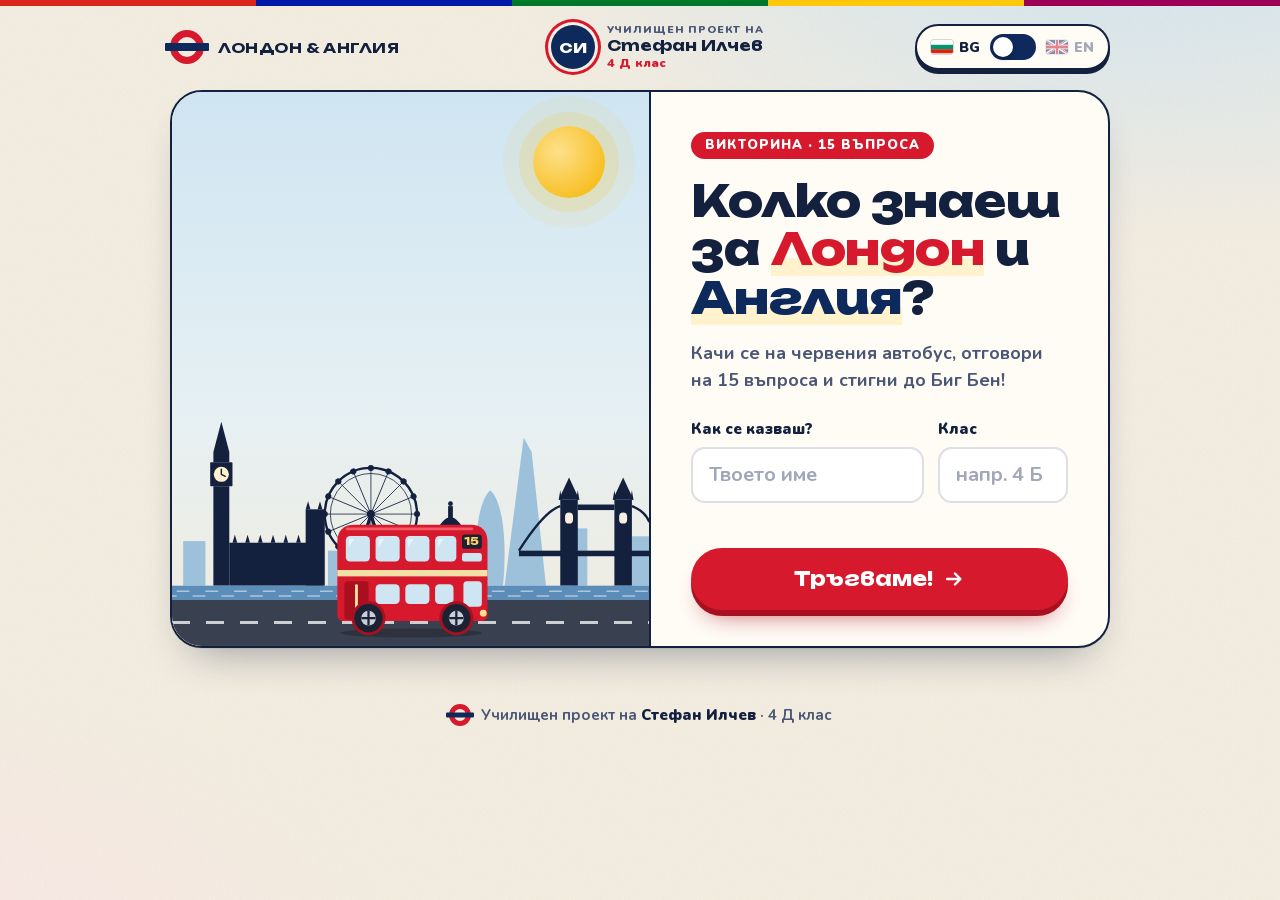
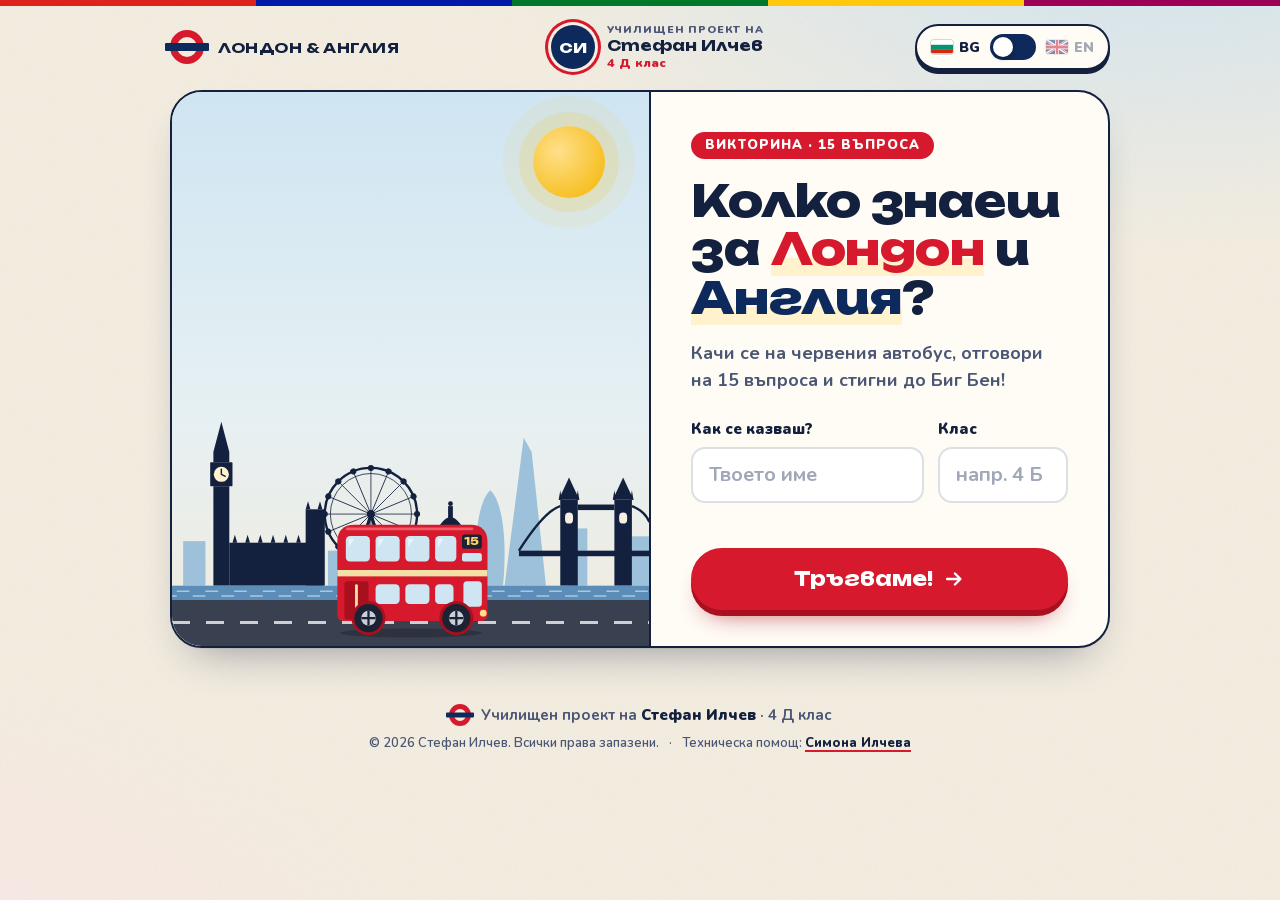
